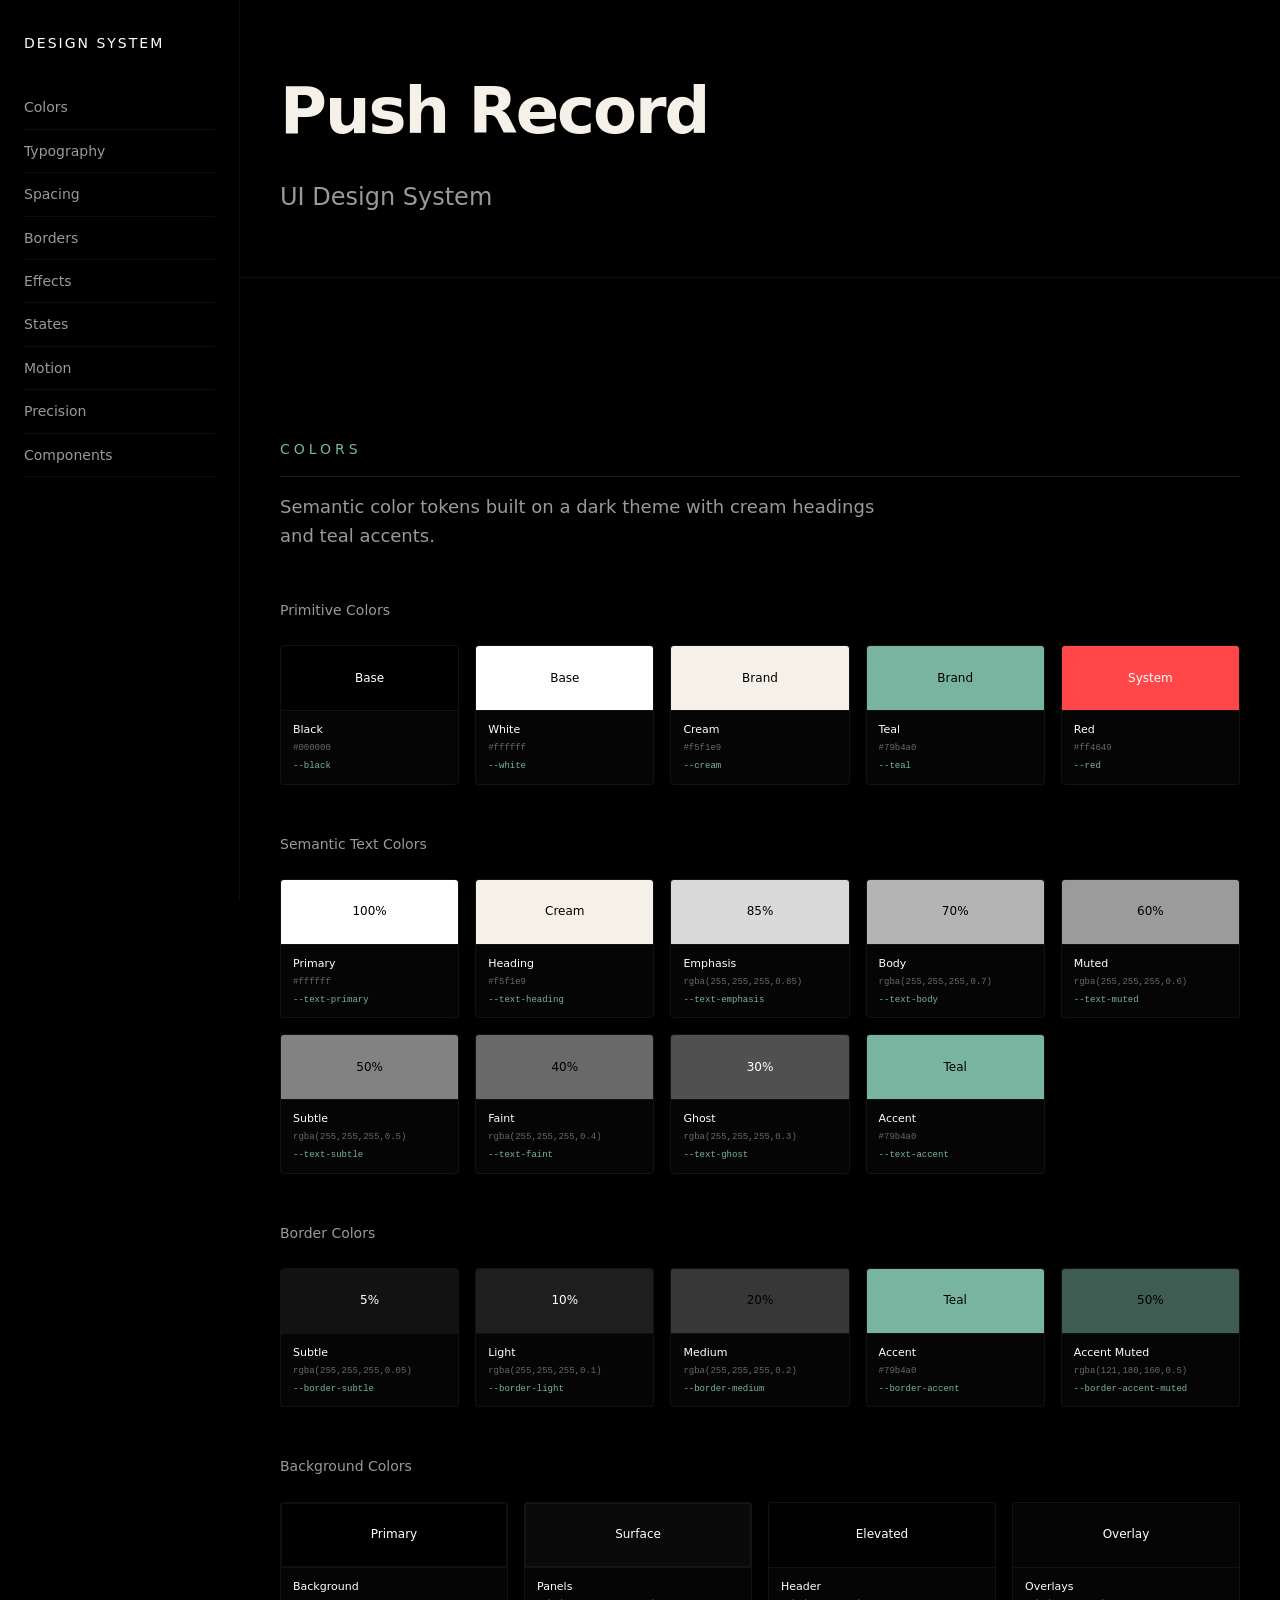
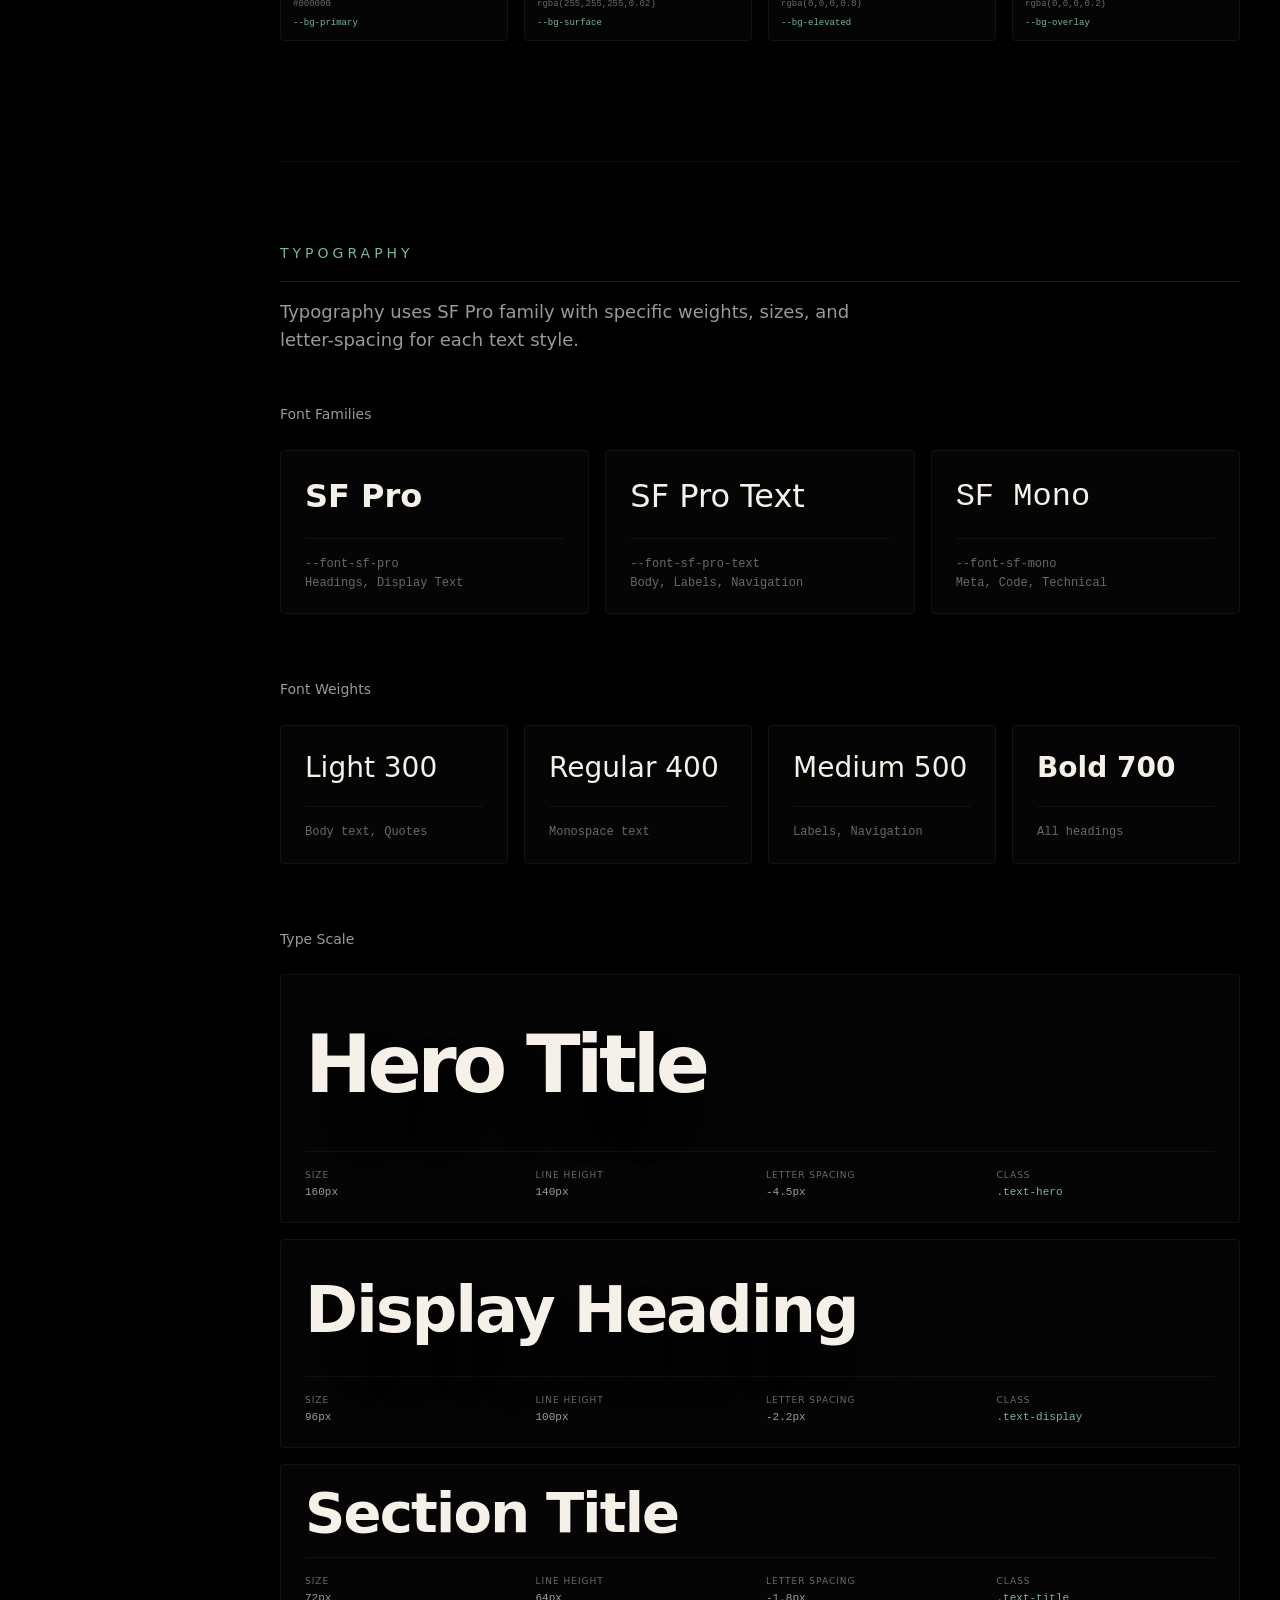
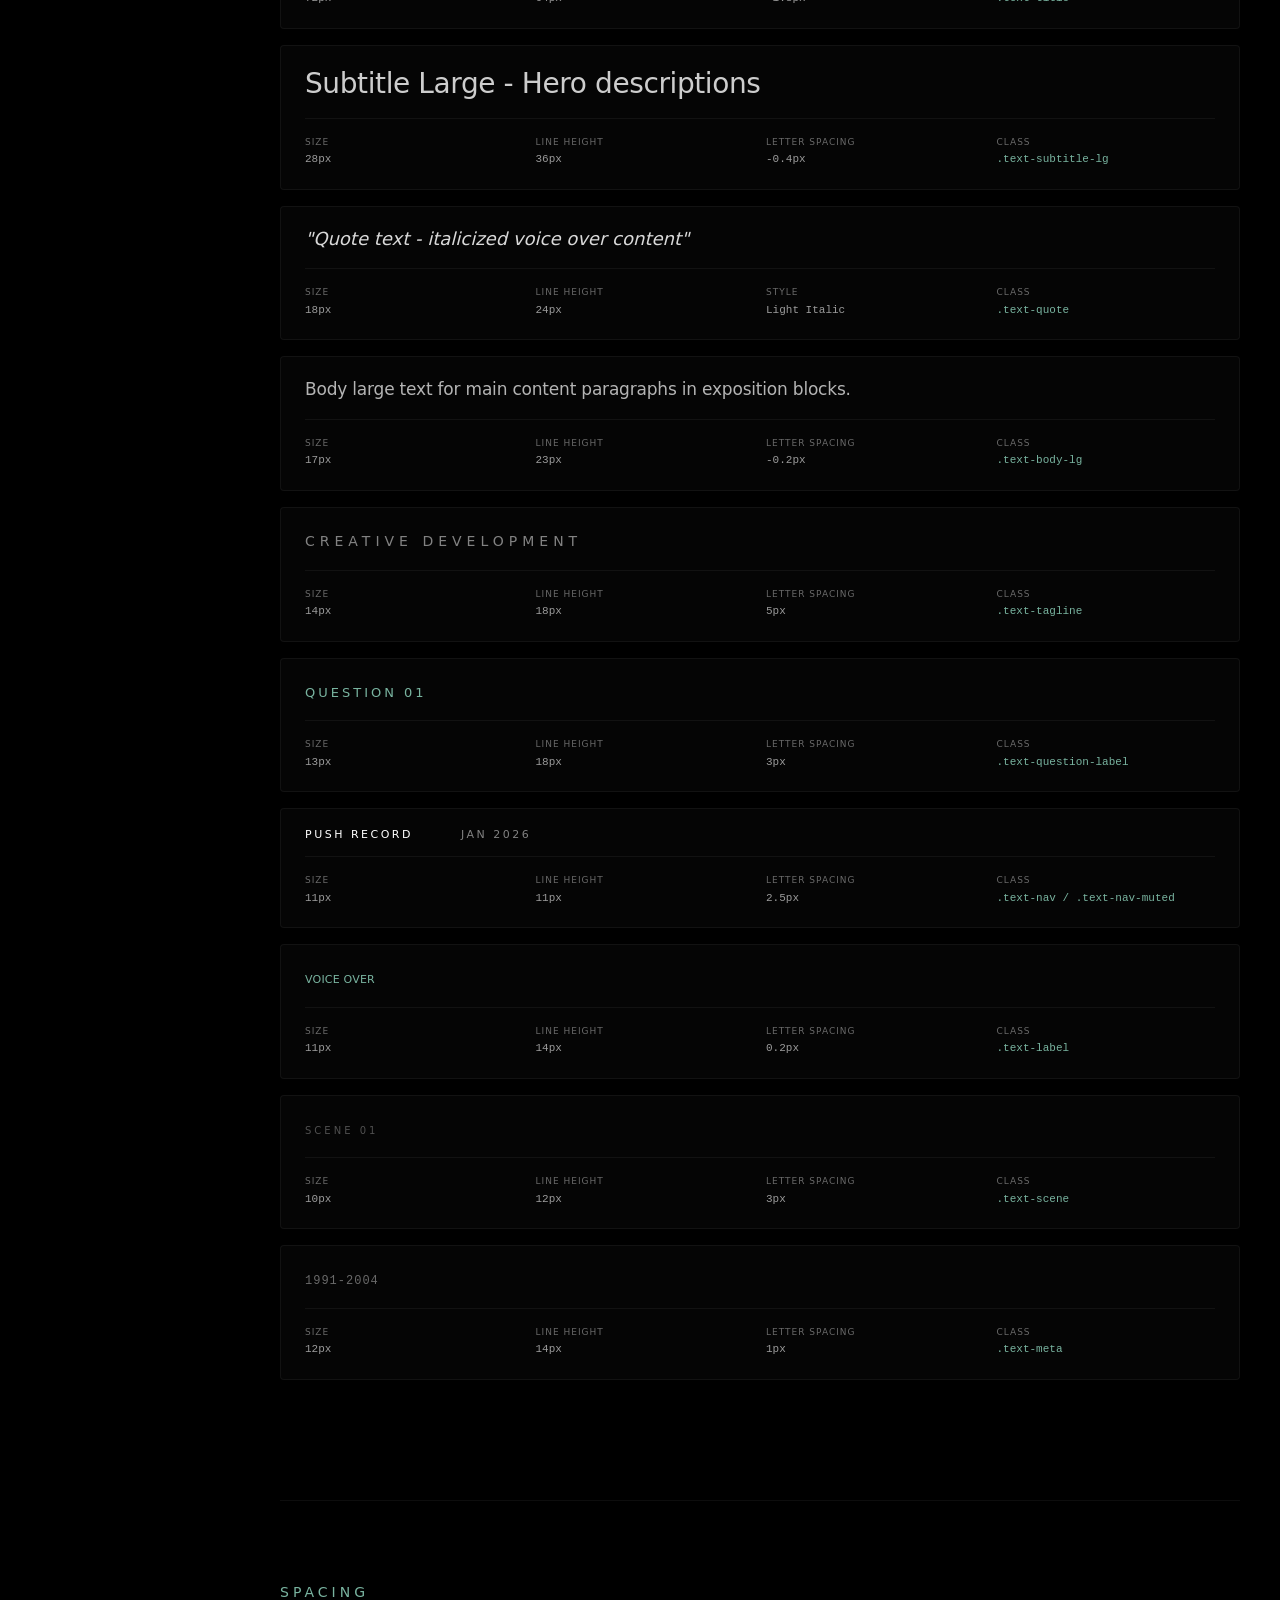
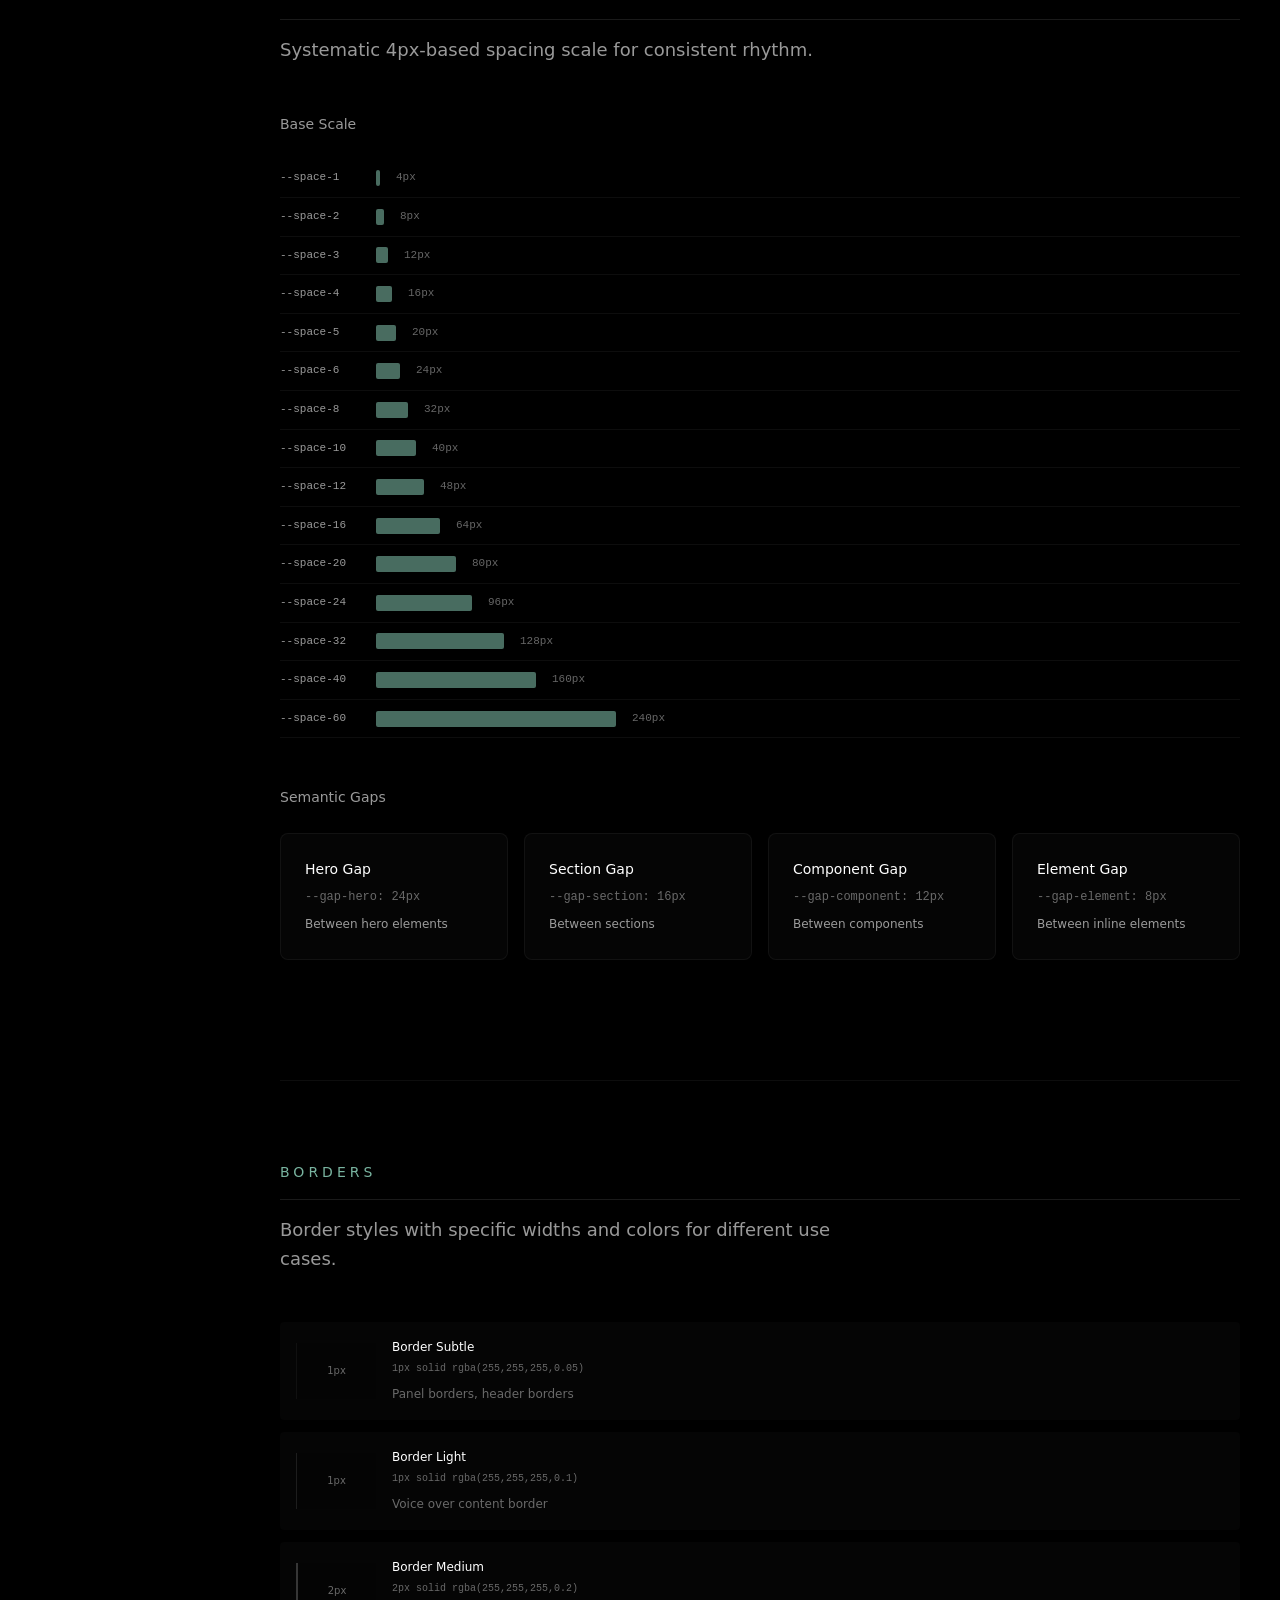
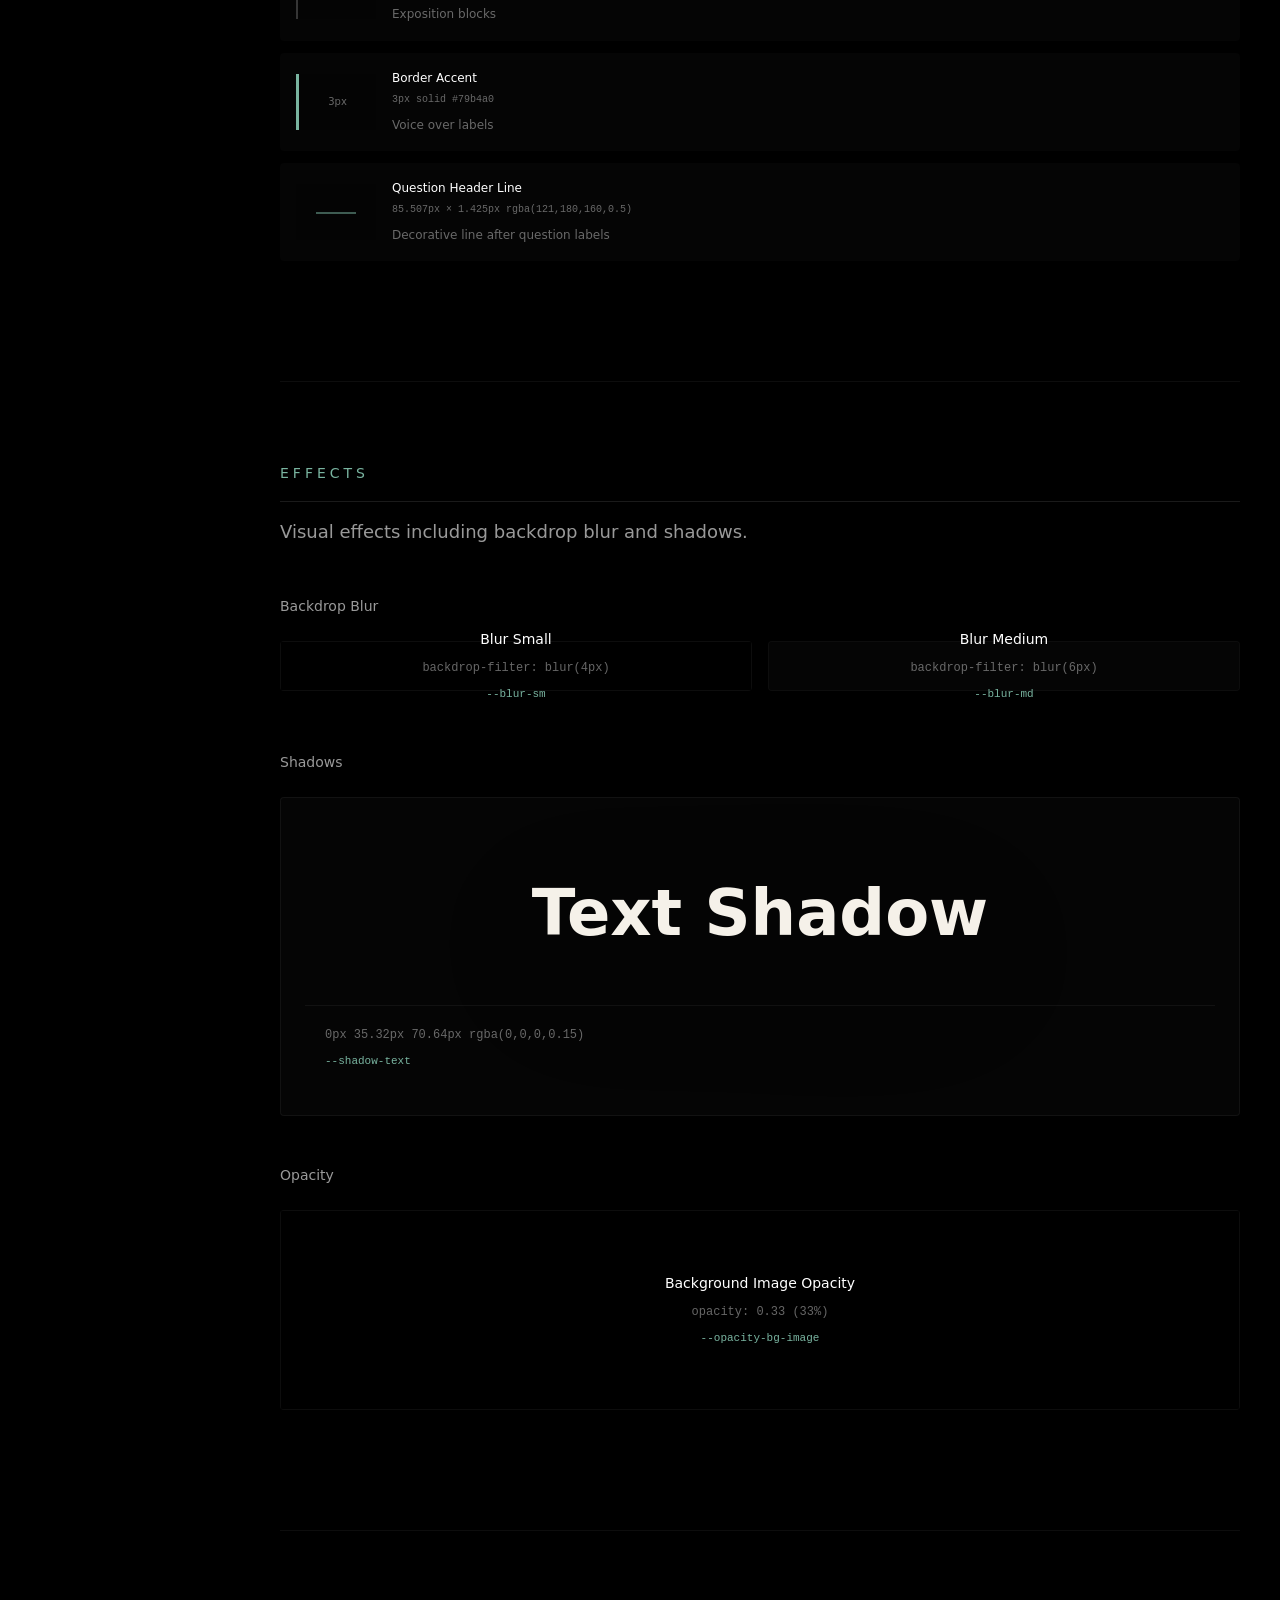
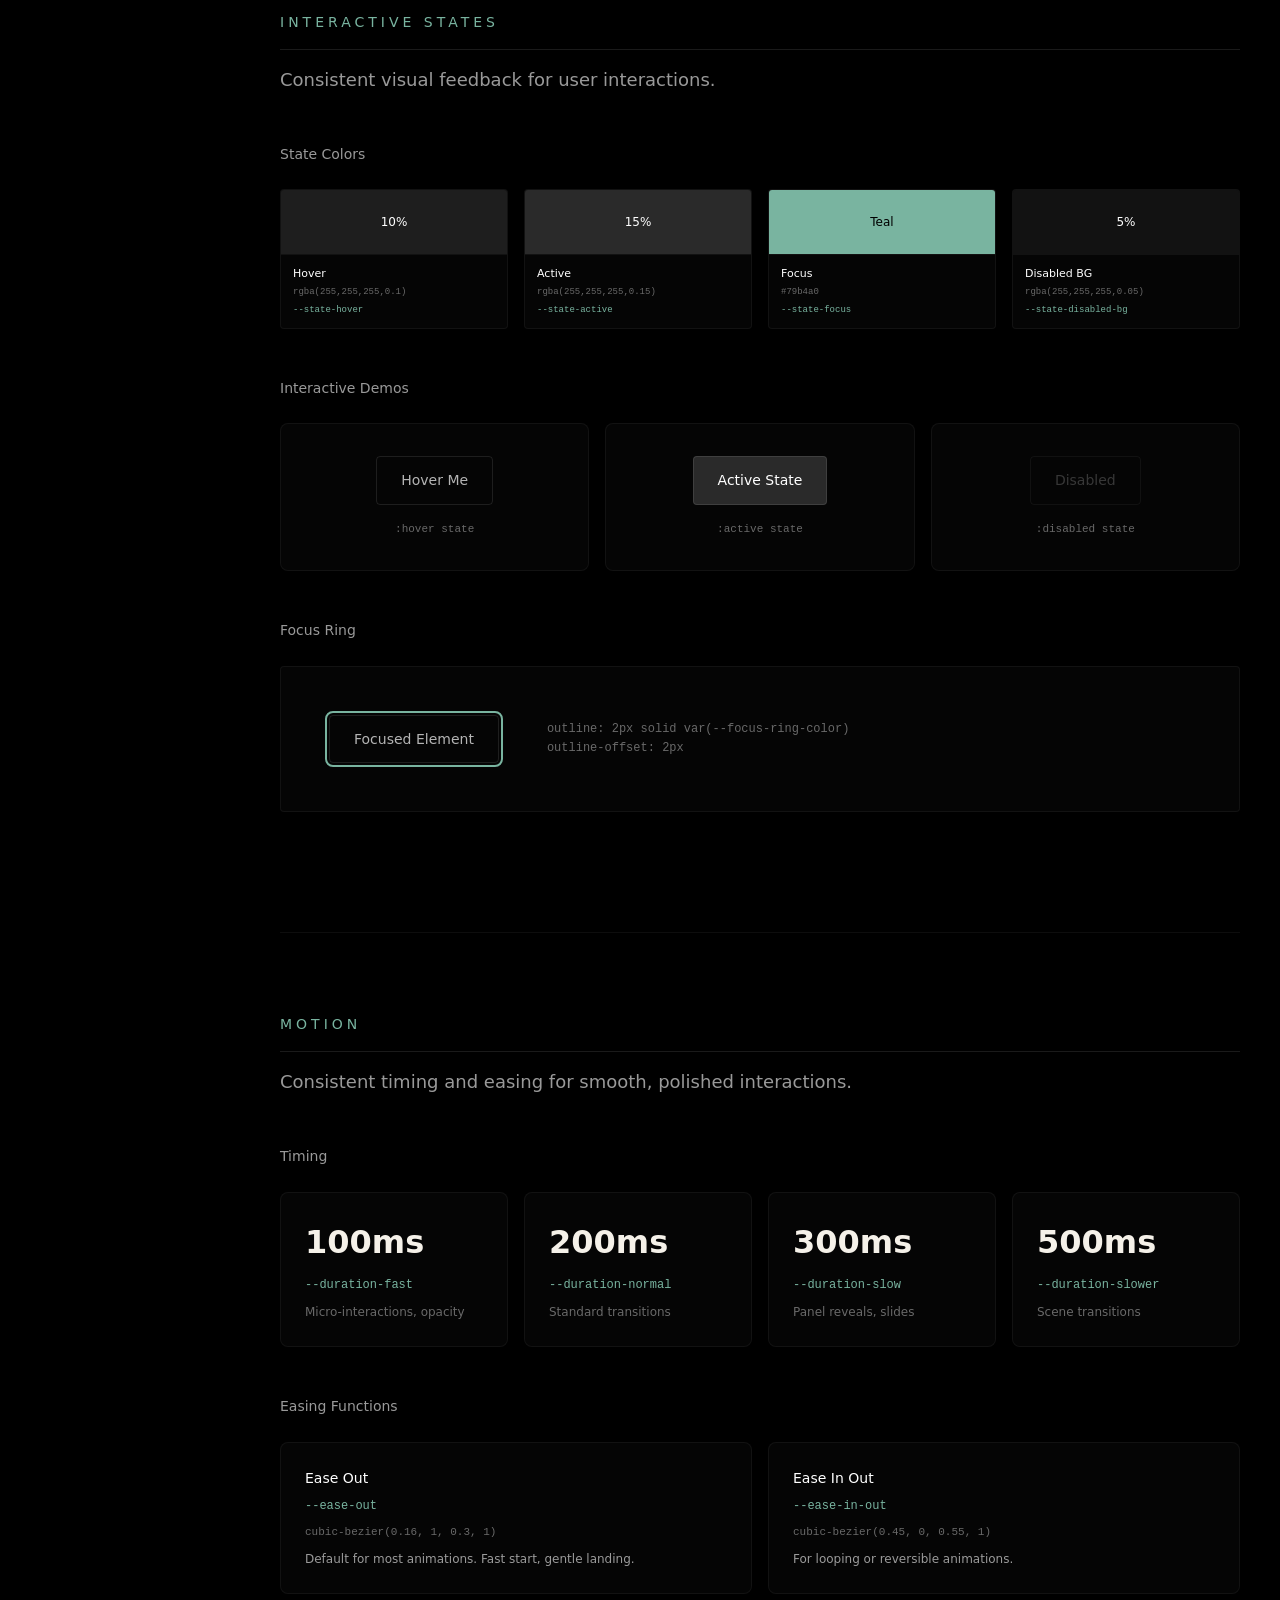
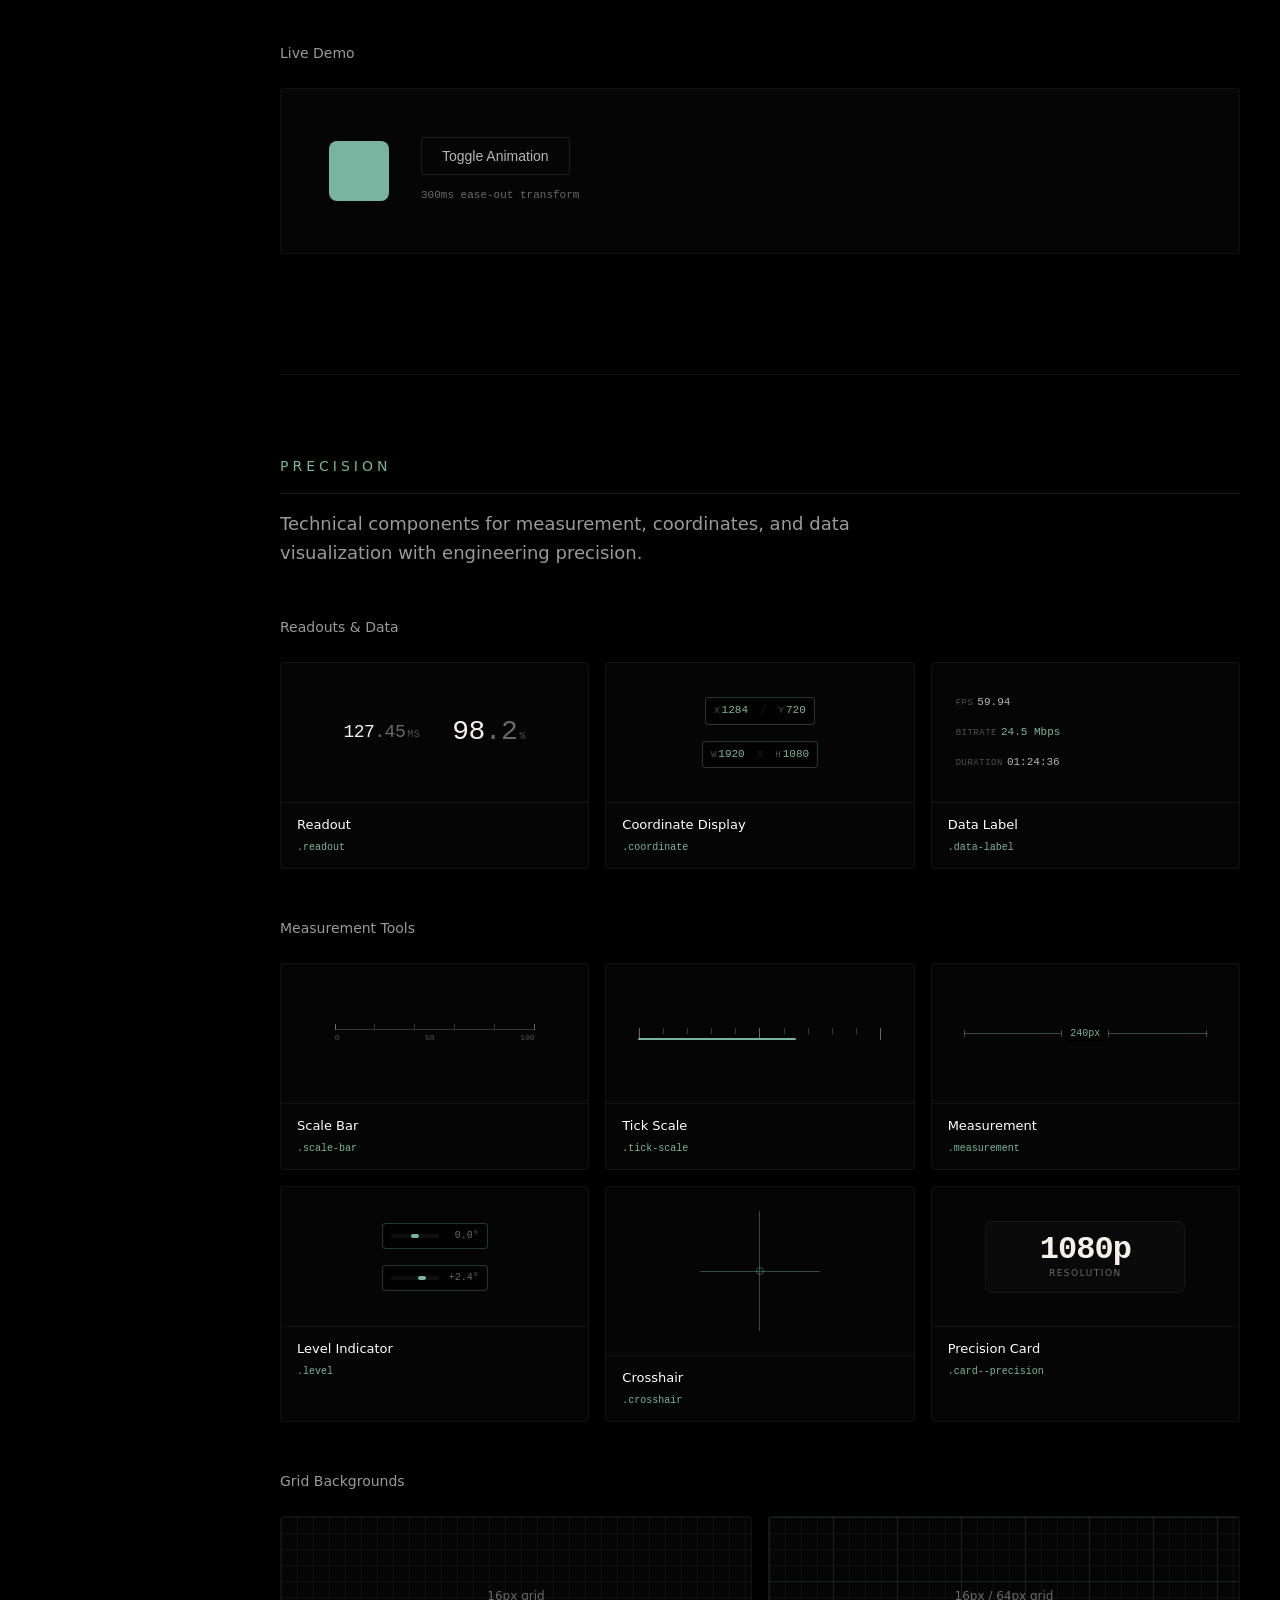
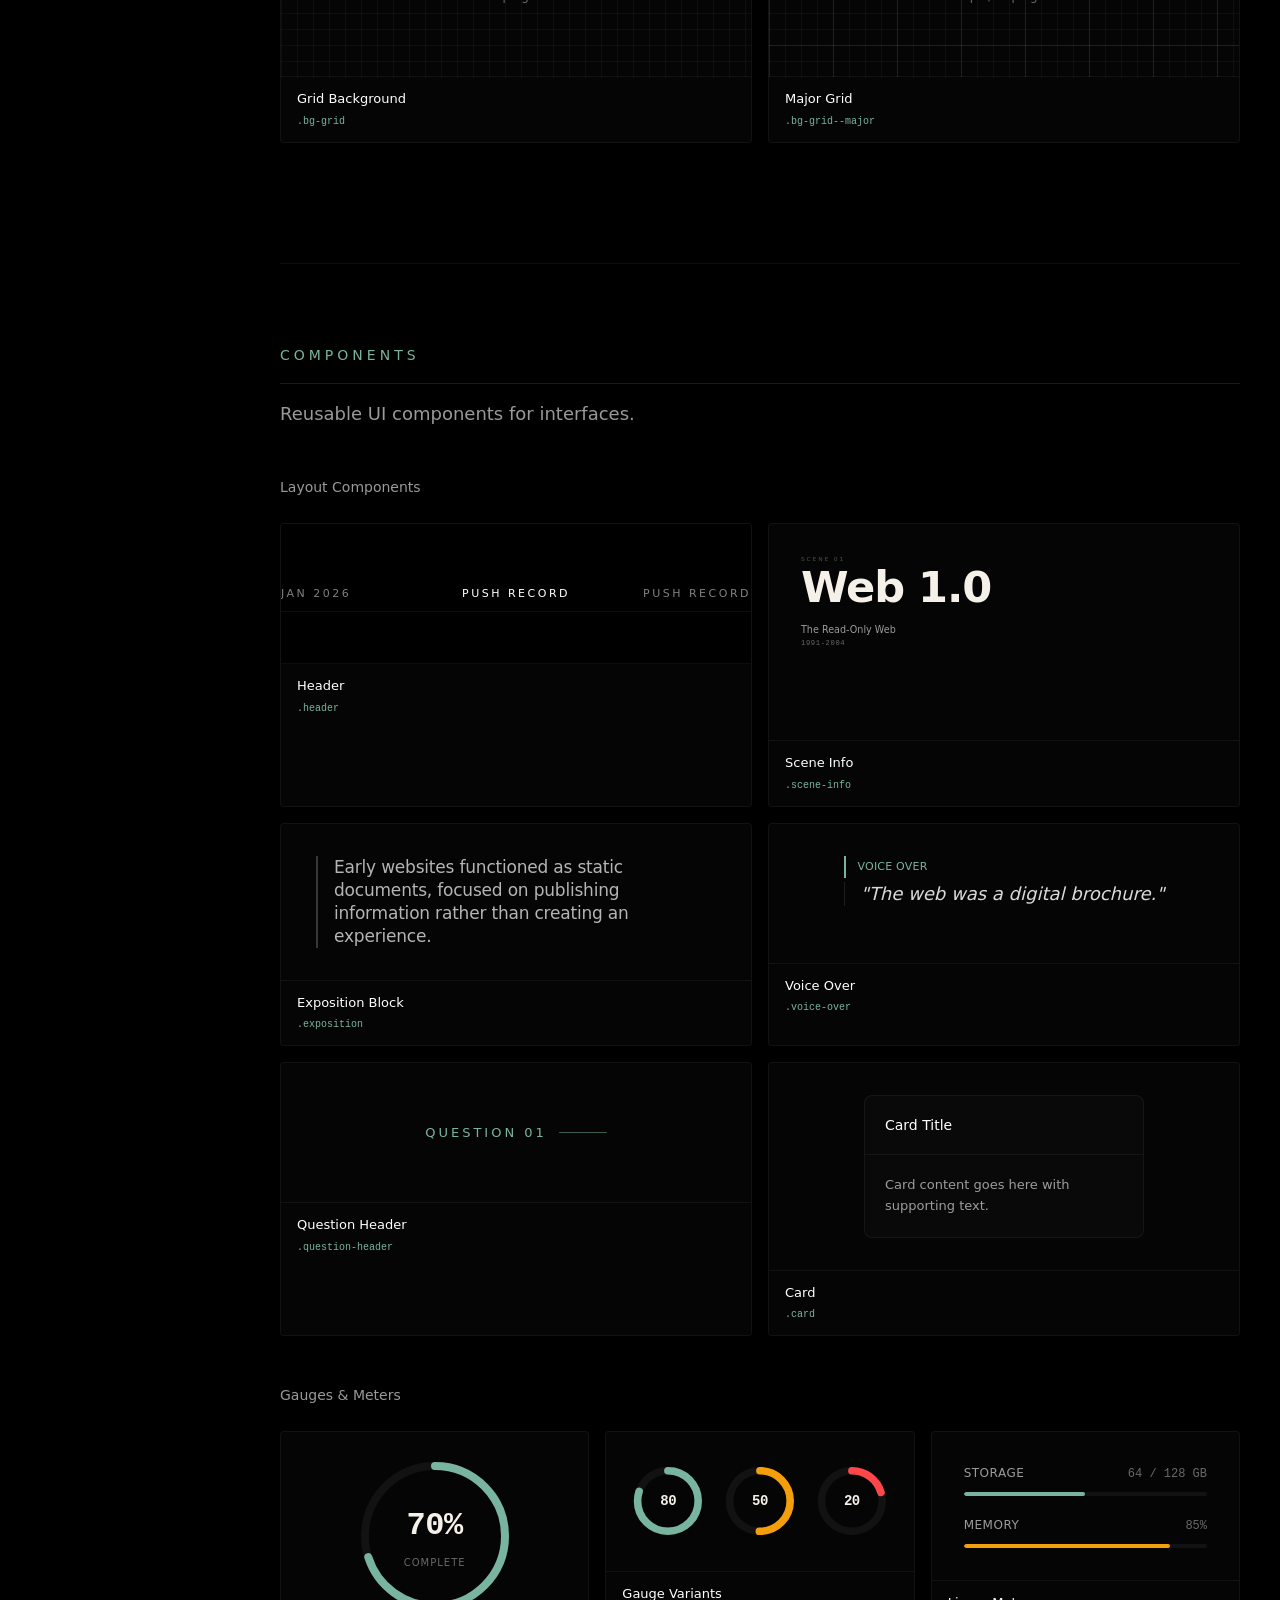
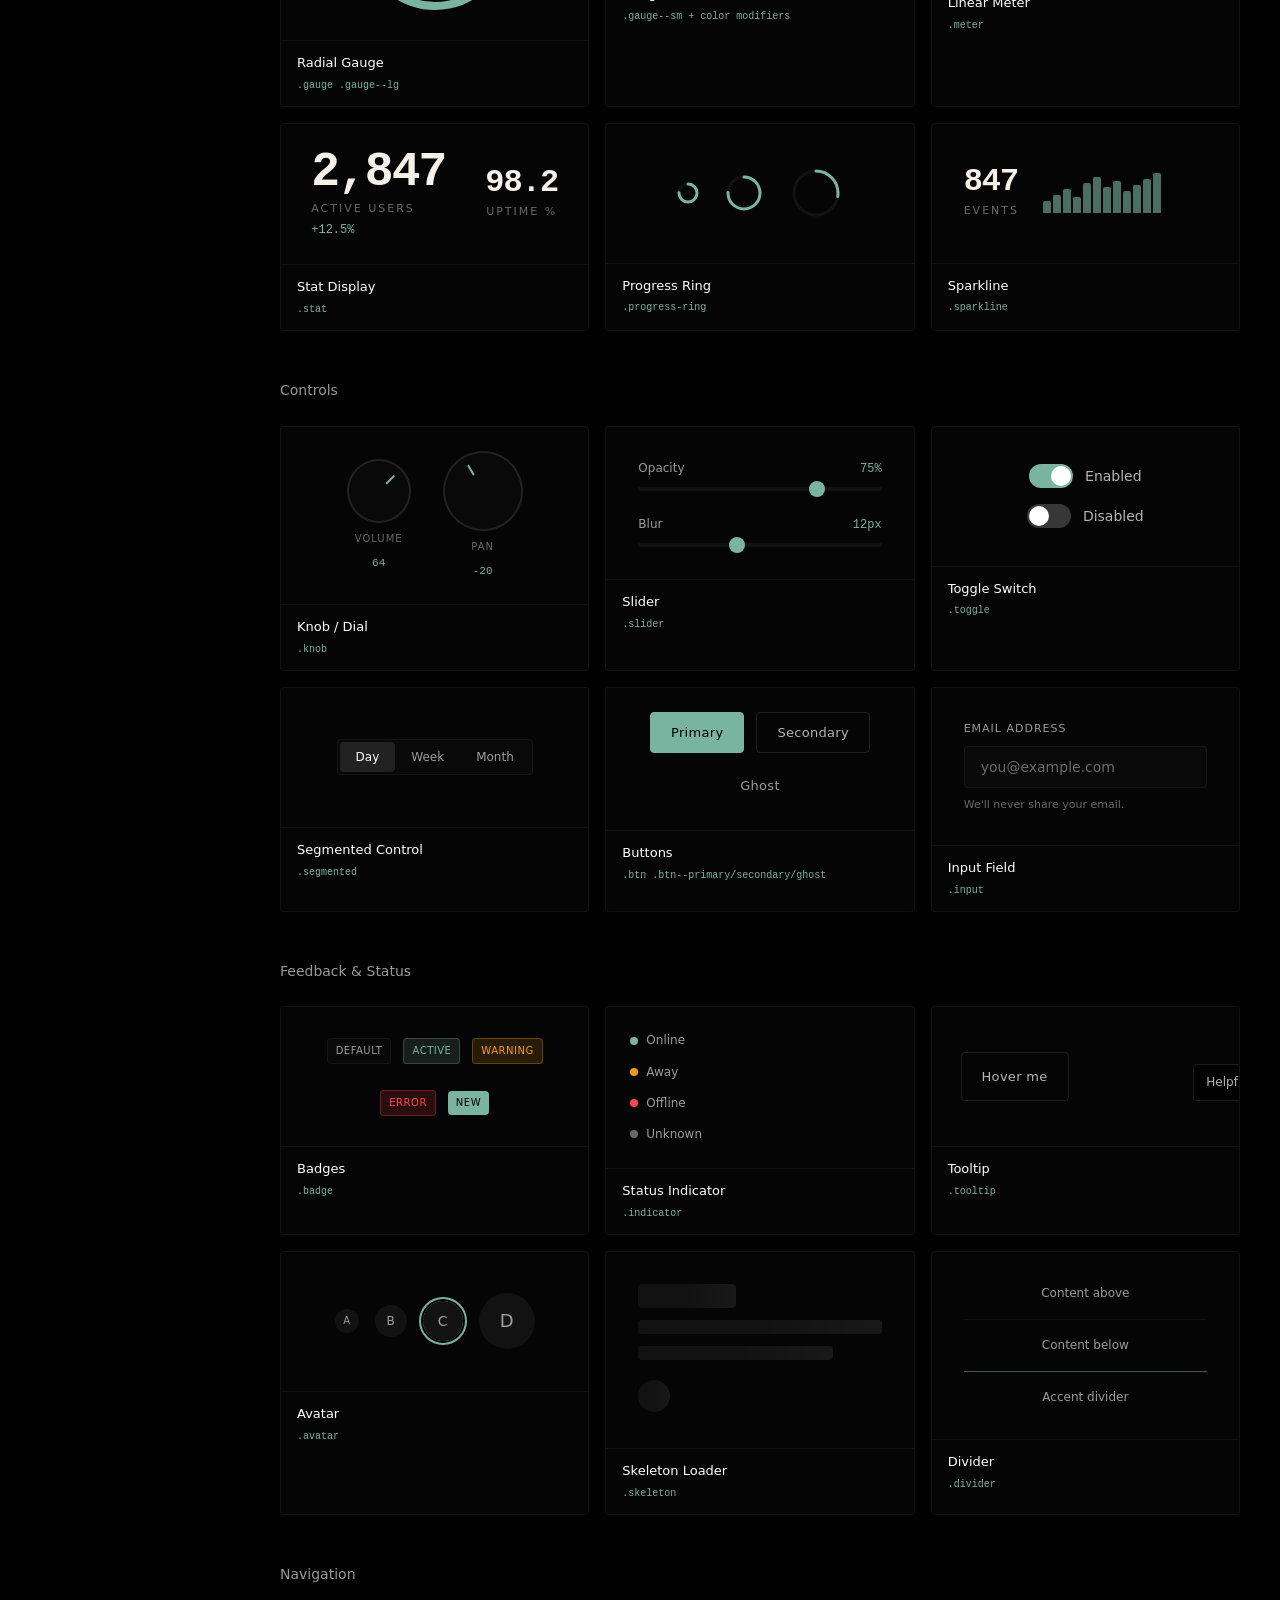
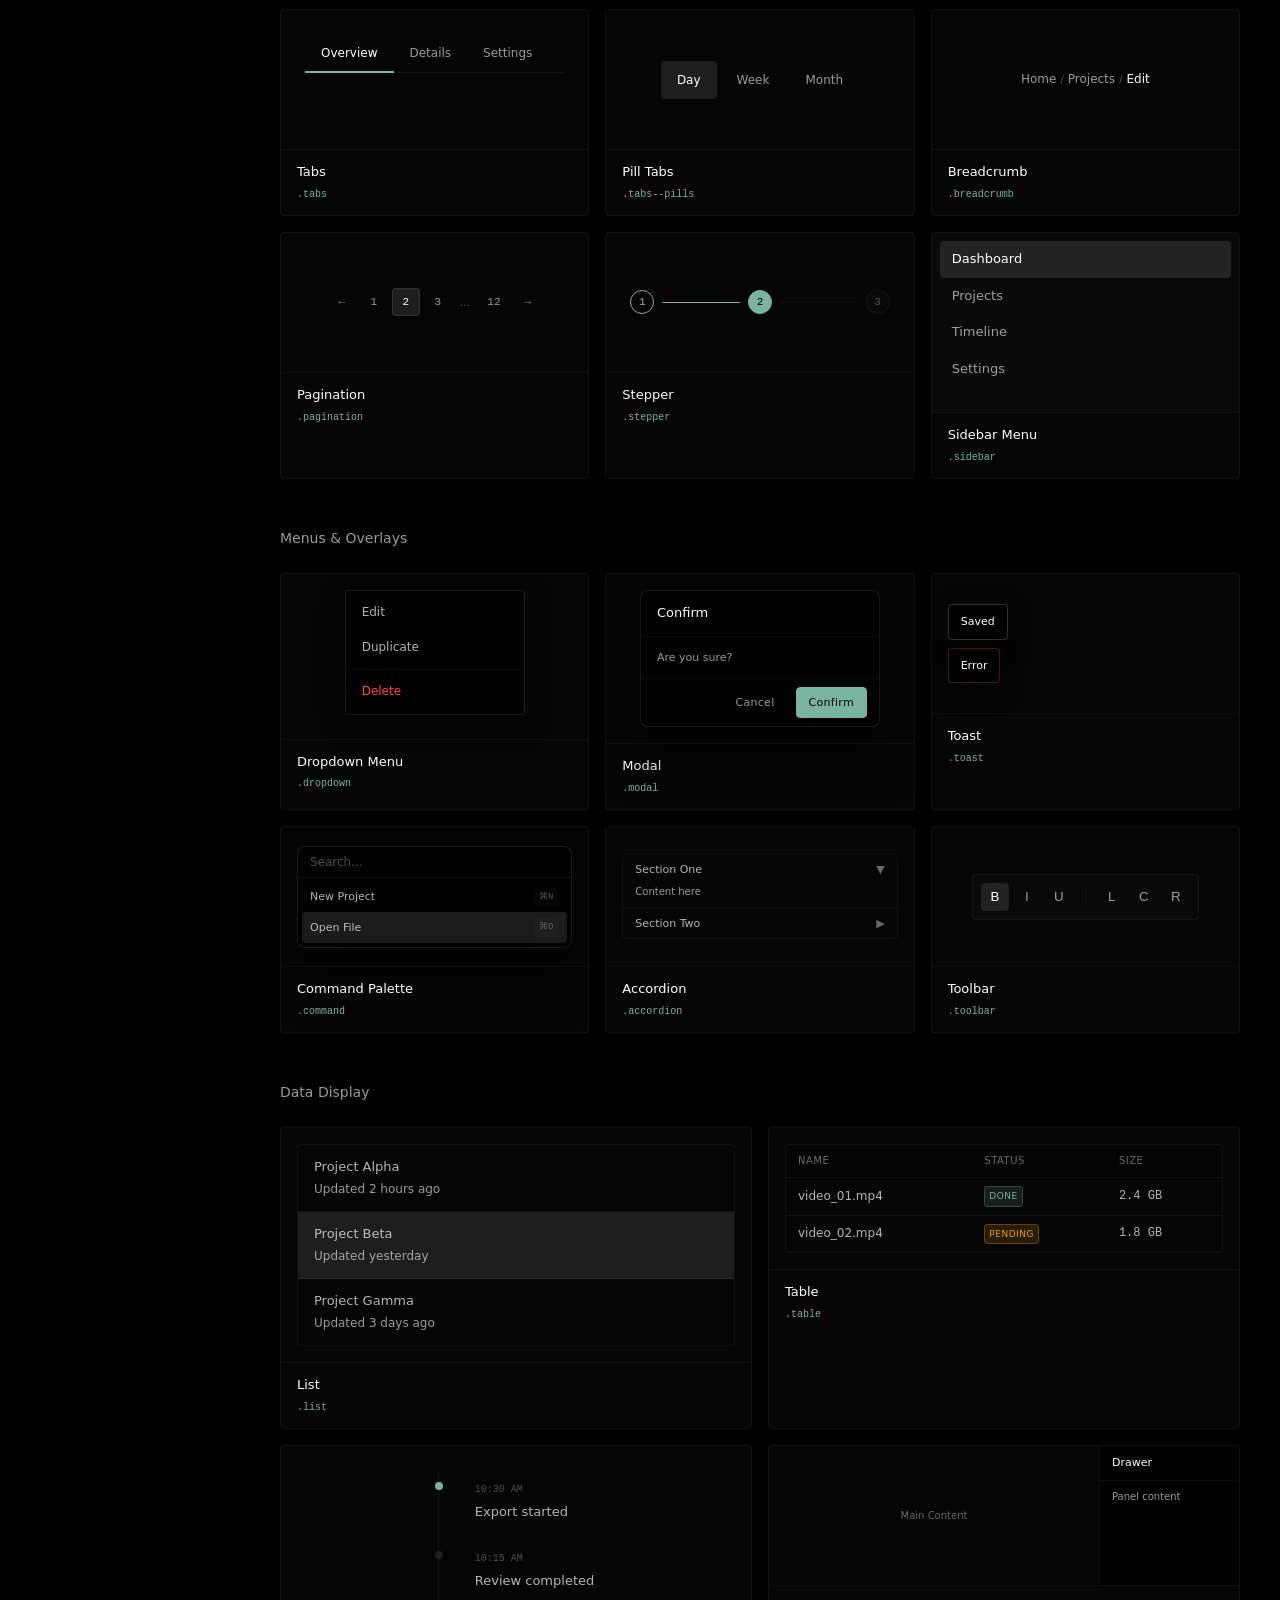
==== design-system.html @ 7df1655a "v05: Form elements, media controls, and utilities Form elements: - .checkbox - Custom checkbox with " ====
<!DOCTYPE html>
<html lang="en">
<head>
  <meta charset="UTF-8">
  <meta name="viewport" content="width=device-width, initial-scale=1.0">
  <title>Push Record - UI Design System</title>
  <link rel="stylesheet" href="css/design-tokens.css">
  <link rel="stylesheet" href="css/typography.css">
  <link rel="stylesheet" href="css/components.css">
  <style>
    /* Design System Page Styles */
    *, *::before, *::after {
      box-sizing: border-box;
      margin: 0;
      padding: 0;
    }

    html {
      scroll-behavior: smooth;
      -webkit-font-smoothing: antialiased;
    }

    body {
      background-color: var(--color-2);
      color: var(--color-8);
      font-family: var(--font-sf-pro-text);
      line-height: 1.6;
    }

    /* Layout */
    .ds-container {
      max-width: 1400px;
      margin: 0 auto;
      padding: 80px 40px;
    }

    .ds-section {
      margin-bottom: 120px;
    }

    .ds-section-title {
      font-family: var(--font-sf-pro);
      font-size: 14px;
      font-weight: var(--weight-medium);
      letter-spacing: 4px;
      text-transform: uppercase;
      color: var(--color-7);
      margin-bottom: 16px;
      padding-bottom: 16px;
      border-bottom: 1px solid var(--border-light);
    }

    .ds-section-description {
      font-size: 18px;
      color: var(--color-6);
      margin-bottom: 48px;
      max-width: 600px;
    }

    /* Grid */
    .ds-grid {
      display: grid;
      gap: 16px;
    }

    .ds-grid--2 { grid-template-columns: repeat(2, 1fr); }
    .ds-grid--3 { grid-template-columns: repeat(3, 1fr); }
    .ds-grid--4 { grid-template-columns: repeat(4, 1fr); }
    .ds-grid--5 { grid-template-columns: repeat(5, 1fr); }

    @media (max-width: 1024px) {
      .ds-grid--4, .ds-grid--5 { grid-template-columns: repeat(3, 1fr); }
    }

    @media (max-width: 768px) {
      .ds-grid--2, .ds-grid--3, .ds-grid--4, .ds-grid--5 {
        grid-template-columns: repeat(2, 1fr);
      }
    }

    /* Header */
    .ds-header {
      padding: 60px 40px;
      border-bottom: 1px solid var(--border-subtle);
      margin-bottom: 80px;
    }

    .ds-header__title {
      font-family: var(--font-sf-pro);
      font-size: 64px;
      font-weight: var(--weight-bold);
      color: var(--color-5);
      letter-spacing: -2px;
      margin-bottom: 16px;
    }

    .ds-header__subtitle {
      font-size: 24px;
      font-weight: var(--weight-light);
      color: var(--color-6);
    }

    /* Navigation */
    .ds-nav {
      position: fixed;
      left: 0;
      top: 0;
      width: 240px;
      height: 100vh;
      background: var(--bg-elevated);
      border-right: 1px solid var(--border-subtle);
      padding: 32px 24px;
      overflow-y: auto;
      z-index: 100;
    }

    .ds-nav__title {
      font-size: 14px;
      font-weight: var(--weight-medium);
      letter-spacing: 2px;
      text-transform: uppercase;
      color: var(--color-1);
      margin-bottom: 32px;
    }

    .ds-nav__link {
      display: block;
      font-size: 14px;
      color: var(--color-6);
      text-decoration: none;
      padding: 10px 0;
      border-bottom: 1px solid var(--border-subtle);
      transition: color 0.2s;
    }

    .ds-nav__link:hover {
      color: var(--color-7);
    }

    .ds-main {
      margin-left: 240px;
    }

    @media (max-width: 1024px) {
      .ds-nav { display: none; }
      .ds-main { margin-left: 0; }
    }

    /* Color Swatch */
    .ds-swatch {
      background: var(--bg-surface);
      border: 1px solid var(--border-subtle);
      border-radius: 4px;
      overflow: hidden;
    }

    .ds-swatch__color {
      height: 64px;
      display: flex;
      align-items: center;
      justify-content: center;
    }

    .ds-swatch__info {
      padding: 10px 12px;
      border-top: 1px solid var(--border-subtle);
    }

    .ds-swatch__name {
      font-size: 11px;
      font-weight: var(--weight-medium);
      color: var(--color-1);
      margin-bottom: 2px;
    }

    .ds-swatch__value {
      font-family: var(--font-sf-mono);
      font-size: 9px;
      color: var(--color-9);
    }

    .ds-swatch__token {
      font-family: var(--font-sf-mono);
      font-size: 9px;
      color: var(--color-7);
      margin-top: 4px;
    }

    /* Typography Specimen */
    .ds-type-specimen {
      padding: 20px 24px;
      background: var(--bg-surface);
      border: 1px solid var(--border-subtle);
      border-radius: 4px;
      margin-bottom: 16px;
    }

    .ds-type-specimen__sample {
      margin-bottom: 16px;
      padding-bottom: 16px;
      border-bottom: 1px solid var(--border-subtle);
    }

    .ds-type-specimen__meta {
      display: grid;
      grid-template-columns: repeat(4, 1fr);
      gap: 12px;
    }

    .ds-type-specimen__label {
      font-size: 9px;
      font-weight: var(--weight-medium);
      letter-spacing: 1px;
      text-transform: uppercase;
      color: var(--color-9);
      margin-bottom: 2px;
    }

    .ds-type-specimen__value {
      font-family: var(--font-sf-mono);
      font-size: 11px;
      color: var(--color-6);
    }

    /* Spacing */
    .ds-spacing-item {
      display: flex;
      align-items: center;
      gap: 16px;
      padding: 10px 0;
      border-bottom: 1px solid var(--border-subtle);
    }

    .ds-spacing-bar {
      height: 16px;
      background: var(--color-7);
      border-radius: 2px;
      opacity: 0.6;
    }

    .ds-spacing-label {
      font-family: var(--font-sf-mono);
      font-size: 11px;
      color: var(--color-6);
      min-width: 80px;
    }

    .ds-spacing-value {
      font-family: var(--font-sf-mono);
      font-size: 11px;
      color: var(--color-9);
      min-width: 48px;
    }

    /* Border Demo */
    .ds-border-demo {
      display: flex;
      align-items: center;
      gap: 16px;
      padding: 16px;
      background: var(--bg-surface);
      border-radius: 4px;
      margin-bottom: 12px;
    }

    .ds-border-sample {
      width: 80px;
      height: 56px;
      background: var(--bg-overlay);
      display: flex;
      align-items: center;
      justify-content: center;
      font-size: 10px;
      color: var(--color-9);
    }

    .ds-border-info {
      flex: 1;
    }

    .ds-border-name {
      font-size: 12px;
      font-weight: var(--weight-medium);
      color: var(--color-1);
      margin-bottom: 4px;
    }

    .ds-border-spec {
      font-family: var(--font-sf-mono);
      font-size: 10px;
      color: var(--color-9);
    }

    /* Effect Demo */
    .ds-effect-demo {
      padding: 24px;
      background: var(--bg-surface);
      border: 1px solid var(--border-subtle);
      border-radius: 4px;
      margin-bottom: 12px;
    }

    /* Component Card */
    .ds-component-card {
      background: var(--bg-surface);
      border: 1px solid var(--border-subtle);
      border-radius: 4px;
      overflow: hidden;
    }

    .ds-component-preview {
      padding: 24px;
      min-height: 140px;
      display: flex;
      align-items: center;
      justify-content: center;
      border-bottom: 1px solid var(--border-subtle);
    }

    .ds-component-info {
      padding: 12px 16px;
    }

    .ds-component-name {
      font-size: 13px;
      font-weight: var(--weight-medium);
      color: var(--color-1);
      margin-bottom: 4px;
    }

    .ds-component-class {
      font-family: var(--font-sf-mono);
      font-size: 10px;
      color: var(--color-7);
    }

    /* Code Block */
    .ds-code {
      background: rgba(0, 0, 0, 0.4);
      border: 1px solid var(--border-subtle);
      border-radius: 8px;
      padding: 24px;
      font-family: var(--font-sf-mono);
      font-size: 13px;
      color: var(--color-6);
      overflow-x: auto;
      white-space: pre;
      margin-top: 24px;
    }

    /* Divider */
    .ds-divider {
      height: 1px;
      background: var(--border-subtle);
      margin: 80px 0;
    }
  </style>
</head>
<body>

  <!-- Navigation -->
  <nav class="ds-nav">
    <div class="ds-nav__title">Design System</div>
    <a href="#colors" class="ds-nav__link">Colors</a>
    <a href="#typography" class="ds-nav__link">Typography</a>
    <a href="#spacing" class="ds-nav__link">Spacing</a>
    <a href="#borders" class="ds-nav__link">Borders</a>
    <a href="#effects" class="ds-nav__link">Effects</a>
    <a href="#states" class="ds-nav__link">States</a>
    <a href="#motion" class="ds-nav__link">Motion</a>
    <a href="#precision" class="ds-nav__link">Precision</a>
    <a href="#components" class="ds-nav__link">Components</a>
  </nav>

  <!-- Main Content -->
  <main class="ds-main">

    <!-- Header -->
    <header class="ds-header">
      <h1 class="ds-header__title">Push Record</h1>
      <p class="ds-header__subtitle">UI Design System</p>
    </header>

    <div class="ds-container">

      <!-- ==========================================
           COLORS
           ========================================== -->
      <section id="colors" class="ds-section">
        <h2 class="ds-section-title">Colors</h2>
        <p class="ds-section-description">Semantic color tokens built on a dark theme with cream headings and teal accents.</p>

        <h3 style="color: var(--color-6); font-size: 14px; margin-bottom: 24px; font-weight: 500;">Primitive Colors</h3>
        <div class="ds-grid ds-grid--5" style="margin-bottom: 48px;">

          <div class="ds-swatch">
            <div class="ds-swatch__color" style="background: #000000;">
              <span style="color: #fff; font-size: 12px;">Base</span>
            </div>
            <div class="ds-swatch__info">
              <div class="ds-swatch__name">Black</div>
              <div class="ds-swatch__value">#000000</div>
              <div class="ds-swatch__token">--black</div>
            </div>
          </div>

          <div class="ds-swatch">
            <div class="ds-swatch__color" style="background: #ffffff;">
              <span style="color: #000; font-size: 12px;">Base</span>
            </div>
            <div class="ds-swatch__info">
              <div class="ds-swatch__name">White</div>
              <div class="ds-swatch__value">#ffffff</div>
              <div class="ds-swatch__token">--white</div>
            </div>
          </div>

          <div class="ds-swatch">
            <div class="ds-swatch__color" style="background: #f5f1e9;">
              <span style="color: #000; font-size: 12px;">Brand</span>
            </div>
            <div class="ds-swatch__info">
              <div class="ds-swatch__name">Cream</div>
              <div class="ds-swatch__value">#f5f1e9</div>
              <div class="ds-swatch__token">--cream</div>
            </div>
          </div>

          <div class="ds-swatch">
            <div class="ds-swatch__color" style="background: #79b4a0;">
              <span style="color: #000; font-size: 12px;">Brand</span>
            </div>
            <div class="ds-swatch__info">
              <div class="ds-swatch__name">Teal</div>
              <div class="ds-swatch__value">#79b4a0</div>
              <div class="ds-swatch__token">--teal</div>
            </div>
          </div>

          <div class="ds-swatch">
            <div class="ds-swatch__color" style="background: #ff4649;">
              <span style="color: #fff; font-size: 12px;">System</span>
            </div>
            <div class="ds-swatch__info">
              <div class="ds-swatch__name">Red</div>
              <div class="ds-swatch__value">#ff4649</div>
              <div class="ds-swatch__token">--red</div>
            </div>
          </div>

        </div>

        <h3 style="color: var(--color-6); font-size: 14px; margin-bottom: 24px; font-weight: 500;">Semantic Text Colors</h3>
        <div class="ds-grid ds-grid--5" style="margin-bottom: 48px;">

          <div class="ds-swatch">
            <div class="ds-swatch__color" style="background: #ffffff;">
              <span style="color: #000; font-size: 12px;">100%</span>
            </div>
            <div class="ds-swatch__info">
              <div class="ds-swatch__name">Primary</div>
              <div class="ds-swatch__value">#ffffff</div>
              <div class="ds-swatch__token">--text-primary</div>
            </div>
          </div>

          <div class="ds-swatch">
            <div class="ds-swatch__color" style="background: #f5f1e9;">
              <span style="color: #000; font-size: 12px;">Cream</span>
            </div>
            <div class="ds-swatch__info">
              <div class="ds-swatch__name">Heading</div>
              <div class="ds-swatch__value">#f5f1e9</div>
              <div class="ds-swatch__token">--text-heading</div>
            </div>
          </div>

          <div class="ds-swatch">
            <div class="ds-swatch__color" style="background: rgba(255,255,255,0.85);">
              <span style="color: #000; font-size: 12px;">85%</span>
            </div>
            <div class="ds-swatch__info">
              <div class="ds-swatch__name">Emphasis</div>
              <div class="ds-swatch__value">rgba(255,255,255,0.85)</div>
              <div class="ds-swatch__token">--text-emphasis</div>
            </div>
          </div>

          <div class="ds-swatch">
            <div class="ds-swatch__color" style="background: rgba(255,255,255,0.7);">
              <span style="color: #000; font-size: 12px;">70%</span>
            </div>
            <div class="ds-swatch__info">
              <div class="ds-swatch__name">Body</div>
              <div class="ds-swatch__value">rgba(255,255,255,0.7)</div>
              <div class="ds-swatch__token">--text-body</div>
            </div>
          </div>

          <div class="ds-swatch">
            <div class="ds-swatch__color" style="background: rgba(255,255,255,0.6);">
              <span style="color: #000; font-size: 12px;">60%</span>
            </div>
            <div class="ds-swatch__info">
              <div class="ds-swatch__name">Muted</div>
              <div class="ds-swatch__value">rgba(255,255,255,0.6)</div>
              <div class="ds-swatch__token">--text-muted</div>
            </div>
          </div>

          <div class="ds-swatch">
            <div class="ds-swatch__color" style="background: rgba(255,255,255,0.5);">
              <span style="color: #000; font-size: 12px;">50%</span>
            </div>
            <div class="ds-swatch__info">
              <div class="ds-swatch__name">Subtle</div>
              <div class="ds-swatch__value">rgba(255,255,255,0.5)</div>
              <div class="ds-swatch__token">--text-subtle</div>
            </div>
          </div>

          <div class="ds-swatch">
            <div class="ds-swatch__color" style="background: rgba(255,255,255,0.4);">
              <span style="color: #000; font-size: 12px;">40%</span>
            </div>
            <div class="ds-swatch__info">
              <div class="ds-swatch__name">Faint</div>
              <div class="ds-swatch__value">rgba(255,255,255,0.4)</div>
              <div class="ds-swatch__token">--text-faint</div>
            </div>
          </div>

          <div class="ds-swatch">
            <div class="ds-swatch__color" style="background: rgba(255,255,255,0.3);">
              <span style="color: #fff; font-size: 12px;">30%</span>
            </div>
            <div class="ds-swatch__info">
              <div class="ds-swatch__name">Ghost</div>
              <div class="ds-swatch__value">rgba(255,255,255,0.3)</div>
              <div class="ds-swatch__token">--text-ghost</div>
            </div>
          </div>

          <div class="ds-swatch">
            <div class="ds-swatch__color" style="background: #79b4a0;">
              <span style="color: #000; font-size: 12px;">Teal</span>
            </div>
            <div class="ds-swatch__info">
              <div class="ds-swatch__name">Accent</div>
              <div class="ds-swatch__value">#79b4a0</div>
              <div class="ds-swatch__token">--text-accent</div>
            </div>
          </div>

        </div>

        <h3 style="color: var(--color-6); font-size: 14px; margin-bottom: 24px; font-weight: 500;">Border Colors</h3>
        <div class="ds-grid ds-grid--5" style="margin-bottom: 48px;">

          <div class="ds-swatch">
            <div class="ds-swatch__color" style="background: rgba(255,255,255,0.05);">
              <span style="color: #fff; font-size: 12px;">5%</span>
            </div>
            <div class="ds-swatch__info">
              <div class="ds-swatch__name">Subtle</div>
              <div class="ds-swatch__value">rgba(255,255,255,0.05)</div>
              <div class="ds-swatch__token">--border-subtle</div>
            </div>
          </div>

          <div class="ds-swatch">
            <div class="ds-swatch__color" style="background: rgba(255,255,255,0.1);">
              <span style="color: #fff; font-size: 12px;">10%</span>
            </div>
            <div class="ds-swatch__info">
              <div class="ds-swatch__name">Light</div>
              <div class="ds-swatch__value">rgba(255,255,255,0.1)</div>
              <div class="ds-swatch__token">--border-light</div>
            </div>
          </div>

          <div class="ds-swatch">
            <div class="ds-swatch__color" style="background: rgba(255,255,255,0.2);">
              <span style="color: #000; font-size: 12px;">20%</span>
            </div>
            <div class="ds-swatch__info">
              <div class="ds-swatch__name">Medium</div>
              <div class="ds-swatch__value">rgba(255,255,255,0.2)</div>
              <div class="ds-swatch__token">--border-medium</div>
            </div>
          </div>

          <div class="ds-swatch">
            <div class="ds-swatch__color" style="background: #79b4a0;">
              <span style="color: #000; font-size: 12px;">Teal</span>
            </div>
            <div class="ds-swatch__info">
              <div class="ds-swatch__name">Accent</div>
              <div class="ds-swatch__value">#79b4a0</div>
              <div class="ds-swatch__token">--border-accent</div>
            </div>
          </div>

          <div class="ds-swatch">
            <div class="ds-swatch__color" style="background: rgba(121,180,160,0.5);">
              <span style="color: #000; font-size: 12px;">50%</span>
            </div>
            <div class="ds-swatch__info">
              <div class="ds-swatch__name">Accent Muted</div>
              <div class="ds-swatch__value">rgba(121,180,160,0.5)</div>
              <div class="ds-swatch__token">--border-accent-muted</div>
            </div>
          </div>

        </div>

        <h3 style="color: var(--color-6); font-size: 14px; margin-bottom: 24px; font-weight: 500;">Background Colors</h3>
        <div class="ds-grid ds-grid--4">

          <div class="ds-swatch">
            <div class="ds-swatch__color" style="background: #000000; border: 1px solid var(--border-subtle);">
              <span style="color: #fff; font-size: 12px;">Primary</span>
            </div>
            <div class="ds-swatch__info">
              <div class="ds-swatch__name">Background</div>
              <div class="ds-swatch__value">#000000</div>
              <div class="ds-swatch__token">--bg-primary</div>
            </div>
          </div>

          <div class="ds-swatch">
            <div class="ds-swatch__color" style="background: rgba(255,255,255,0.02); border: 1px solid var(--border-subtle);">
              <span style="color: #fff; font-size: 12px;">Surface</span>
            </div>
            <div class="ds-swatch__info">
              <div class="ds-swatch__name">Panels</div>
              <div class="ds-swatch__value">rgba(255,255,255,0.02)</div>
              <div class="ds-swatch__token">--bg-surface</div>
            </div>
          </div>

          <div class="ds-swatch">
            <div class="ds-swatch__color" style="background: rgba(0,0,0,0.8);">
              <span style="color: #fff; font-size: 12px;">Elevated</span>
            </div>
            <div class="ds-swatch__info">
              <div class="ds-swatch__name">Header</div>
              <div class="ds-swatch__value">rgba(0,0,0,0.8)</div>
              <div class="ds-swatch__token">--bg-elevated</div>
            </div>
          </div>

          <div class="ds-swatch">
            <div class="ds-swatch__color" style="background: rgba(0,0,0,0.2);">
              <span style="color: #fff; font-size: 12px;">Overlay</span>
            </div>
            <div class="ds-swatch__info">
              <div class="ds-swatch__name">Overlays</div>
              <div class="ds-swatch__value">rgba(0,0,0,0.2)</div>
              <div class="ds-swatch__token">--bg-overlay</div>
            </div>
          </div>

        </div>
      </section>

      <div class="ds-divider"></div>

      <!-- ==========================================
           TYPOGRAPHY
           ========================================== -->
      <section id="typography" class="ds-section">
        <h2 class="ds-section-title">Typography</h2>
        <p class="ds-section-description">Typography uses SF Pro family with specific weights, sizes, and letter-spacing for each text style.</p>

        <!-- Font Families -->
        <h3 style="color: var(--color-6); font-size: 14px; margin-bottom: 24px; font-weight: 500;">Font Families</h3>
        <div class="ds-grid ds-grid--3" style="margin-bottom: 48px;">
          <div class="ds-type-specimen">
            <div class="ds-type-specimen__sample" style="font-family: var(--font-sf-pro); font-size: 32px; font-weight: 700; color: var(--color-5);">
              SF Pro
            </div>
            <div style="font-family: var(--font-sf-mono); font-size: 12px; color: var(--color-9);">
              --font-sf-pro<br>
              Headings, Display Text
            </div>
          </div>

          <div class="ds-type-specimen">
            <div class="ds-type-specimen__sample" style="font-family: var(--font-sf-pro-text); font-size: 32px; font-weight: 300; color: var(--color-5);">
              SF Pro Text
            </div>
            <div style="font-family: var(--font-sf-mono); font-size: 12px; color: var(--color-9);">
              --font-sf-pro-text<br>
              Body, Labels, Navigation
            </div>
          </div>

          <div class="ds-type-specimen">
            <div class="ds-type-specimen__sample" style="font-family: var(--font-sf-mono); font-size: 32px; font-weight: 400; color: var(--color-5);">
              SF Mono
            </div>
            <div style="font-family: var(--font-sf-mono); font-size: 12px; color: var(--color-9);">
              --font-sf-mono<br>
              Meta, Code, Technical
            </div>
          </div>
        </div>

        <!-- Font Weights -->
        <h3 style="color: var(--color-6); font-size: 14px; margin-bottom: 24px; font-weight: 500;">Font Weights</h3>
        <div class="ds-grid ds-grid--4" style="margin-bottom: 48px;">
          <div class="ds-type-specimen">
            <div class="ds-type-specimen__sample" style="font-weight: 300; font-size: 28px; color: var(--color-5);">
              Light 300
            </div>
            <div style="font-family: var(--font-sf-mono); font-size: 12px; color: var(--color-9);">
              Body text, Quotes
            </div>
          </div>

          <div class="ds-type-specimen">
            <div class="ds-type-specimen__sample" style="font-weight: 400; font-size: 28px; color: var(--color-5);">
              Regular 400
            </div>
            <div style="font-family: var(--font-sf-mono); font-size: 12px; color: var(--color-9);">
              Monospace text
            </div>
          </div>

          <div class="ds-type-specimen">
            <div class="ds-type-specimen__sample" style="font-weight: 500; font-size: 28px; color: var(--color-5);">
              Medium 500
            </div>
            <div style="font-family: var(--font-sf-mono); font-size: 12px; color: var(--color-9);">
              Labels, Navigation
            </div>
          </div>

          <div class="ds-type-specimen">
            <div class="ds-type-specimen__sample" style="font-weight: 700; font-size: 28px; color: var(--color-5);">
              Bold 700
            </div>
            <div style="font-family: var(--font-sf-mono); font-size: 12px; color: var(--color-9);">
              All headings
            </div>
          </div>
        </div>

        <!-- Type Scale -->
        <h3 style="color: var(--color-6); font-size: 14px; margin-bottom: 24px; font-weight: 500;">Type Scale</h3>

        <!-- Hero -->
        <div class="ds-type-specimen">
          <div class="ds-type-specimen__sample">
            <span class="text-hero" style="font-size: 80px;">Hero Title</span>
          </div>
          <div class="ds-type-specimen__meta">
            <div>
              <div class="ds-type-specimen__label">Size</div>
              <div class="ds-type-specimen__value">160px</div>
            </div>
            <div>
              <div class="ds-type-specimen__label">Line Height</div>
              <div class="ds-type-specimen__value">140px</div>
            </div>
            <div>
              <div class="ds-type-specimen__label">Letter Spacing</div>
              <div class="ds-type-specimen__value">-4.5px</div>
            </div>
            <div>
              <div class="ds-type-specimen__label">Class</div>
              <div class="ds-type-specimen__value" style="color: var(--color-7);">.text-hero</div>
            </div>
          </div>
        </div>

        <!-- Display -->
        <div class="ds-type-specimen">
          <div class="ds-type-specimen__sample">
            <span class="text-display" style="font-size: 64px;">Display Heading</span>
          </div>
          <div class="ds-type-specimen__meta">
            <div>
              <div class="ds-type-specimen__label">Size</div>
              <div class="ds-type-specimen__value">96px</div>
            </div>
            <div>
              <div class="ds-type-specimen__label">Line Height</div>
              <div class="ds-type-specimen__value">100px</div>
            </div>
            <div>
              <div class="ds-type-specimen__label">Letter Spacing</div>
              <div class="ds-type-specimen__value">-2.2px</div>
            </div>
            <div>
              <div class="ds-type-specimen__label">Class</div>
              <div class="ds-type-specimen__value" style="color: var(--color-7);">.text-display</div>
            </div>
          </div>
        </div>

        <!-- Title -->
        <div class="ds-type-specimen">
          <div class="ds-type-specimen__sample">
            <span class="text-title" style="font-size: 56px; line-height: 1;">Section Title</span>
          </div>
          <div class="ds-type-specimen__meta">
            <div>
              <div class="ds-type-specimen__label">Size</div>
              <div class="ds-type-specimen__value">72px</div>
            </div>
            <div>
              <div class="ds-type-specimen__label">Line Height</div>
              <div class="ds-type-specimen__value">64px</div>
            </div>
            <div>
              <div class="ds-type-specimen__label">Letter Spacing</div>
              <div class="ds-type-specimen__value">-1.8px</div>
            </div>
            <div>
              <div class="ds-type-specimen__label">Class</div>
              <div class="ds-type-specimen__value" style="color: var(--color-7);">.text-title</div>
            </div>
          </div>
        </div>

        <!-- Subtitle Large -->
        <div class="ds-type-specimen">
          <div class="ds-type-specimen__sample">
            <span class="text-subtitle-lg">Subtitle Large - Hero descriptions</span>
          </div>
          <div class="ds-type-specimen__meta">
            <div>
              <div class="ds-type-specimen__label">Size</div>
              <div class="ds-type-specimen__value">28px</div>
            </div>
            <div>
              <div class="ds-type-specimen__label">Line Height</div>
              <div class="ds-type-specimen__value">36px</div>
            </div>
            <div>
              <div class="ds-type-specimen__label">Letter Spacing</div>
              <div class="ds-type-specimen__value">-0.4px</div>
            </div>
            <div>
              <div class="ds-type-specimen__label">Class</div>
              <div class="ds-type-specimen__value" style="color: var(--color-7);">.text-subtitle-lg</div>
            </div>
          </div>
        </div>

        <!-- Quote -->
        <div class="ds-type-specimen">
          <div class="ds-type-specimen__sample">
            <span class="text-quote">"Quote text - italicized voice over content"</span>
          </div>
          <div class="ds-type-specimen__meta">
            <div>
              <div class="ds-type-specimen__label">Size</div>
              <div class="ds-type-specimen__value">18px</div>
            </div>
            <div>
              <div class="ds-type-specimen__label">Line Height</div>
              <div class="ds-type-specimen__value">24px</div>
            </div>
            <div>
              <div class="ds-type-specimen__label">Style</div>
              <div class="ds-type-specimen__value">Light Italic</div>
            </div>
            <div>
              <div class="ds-type-specimen__label">Class</div>
              <div class="ds-type-specimen__value" style="color: var(--color-7);">.text-quote</div>
            </div>
          </div>
        </div>

        <!-- Body Large -->
        <div class="ds-type-specimen">
          <div class="ds-type-specimen__sample">
            <span class="text-body-lg">Body large text for main content paragraphs in exposition blocks.</span>
          </div>
          <div class="ds-type-specimen__meta">
            <div>
              <div class="ds-type-specimen__label">Size</div>
              <div class="ds-type-specimen__value">17px</div>
            </div>
            <div>
              <div class="ds-type-specimen__label">Line Height</div>
              <div class="ds-type-specimen__value">23px</div>
            </div>
            <div>
              <div class="ds-type-specimen__label">Letter Spacing</div>
              <div class="ds-type-specimen__value">-0.2px</div>
            </div>
            <div>
              <div class="ds-type-specimen__label">Class</div>
              <div class="ds-type-specimen__value" style="color: var(--color-7);">.text-body-lg</div>
            </div>
          </div>
        </div>

        <!-- Tagline -->
        <div class="ds-type-specimen">
          <div class="ds-type-specimen__sample">
            <span class="text-tagline">Creative Development</span>
          </div>
          <div class="ds-type-specimen__meta">
            <div>
              <div class="ds-type-specimen__label">Size</div>
              <div class="ds-type-specimen__value">14px</div>
            </div>
            <div>
              <div class="ds-type-specimen__label">Line Height</div>
              <div class="ds-type-specimen__value">18px</div>
            </div>
            <div>
              <div class="ds-type-specimen__label">Letter Spacing</div>
              <div class="ds-type-specimen__value">5px</div>
            </div>
            <div>
              <div class="ds-type-specimen__label">Class</div>
              <div class="ds-type-specimen__value" style="color: var(--color-7);">.text-tagline</div>
            </div>
          </div>
        </div>

        <!-- Question Label -->
        <div class="ds-type-specimen">
          <div class="ds-type-specimen__sample">
            <span class="text-question-label">Question 01</span>
          </div>
          <div class="ds-type-specimen__meta">
            <div>
              <div class="ds-type-specimen__label">Size</div>
              <div class="ds-type-specimen__value">13px</div>
            </div>
            <div>
              <div class="ds-type-specimen__label">Line Height</div>
              <div class="ds-type-specimen__value">18px</div>
            </div>
            <div>
              <div class="ds-type-specimen__label">Letter Spacing</div>
              <div class="ds-type-specimen__value">3px</div>
            </div>
            <div>
              <div class="ds-type-specimen__label">Class</div>
              <div class="ds-type-specimen__value" style="color: var(--color-7);">.text-question-label</div>
            </div>
          </div>
        </div>

        <!-- Nav -->
        <div class="ds-type-specimen">
          <div class="ds-type-specimen__sample" style="display: flex; gap: 48px;">
            <span class="text-nav">Push Record</span>
            <span class="text-nav-muted">Jan 2026</span>
          </div>
          <div class="ds-type-specimen__meta">
            <div>
              <div class="ds-type-specimen__label">Size</div>
              <div class="ds-type-specimen__value">11px</div>
            </div>
            <div>
              <div class="ds-type-specimen__label">Line Height</div>
              <div class="ds-type-specimen__value">11px</div>
            </div>
            <div>
              <div class="ds-type-specimen__label">Letter Spacing</div>
              <div class="ds-type-specimen__value">2.5px</div>
            </div>
            <div>
              <div class="ds-type-specimen__label">Class</div>
              <div class="ds-type-specimen__value" style="color: var(--color-7);">.text-nav / .text-nav-muted</div>
            </div>
          </div>
        </div>

        <!-- Label -->
        <div class="ds-type-specimen">
          <div class="ds-type-specimen__sample">
            <span class="text-label">Voice Over</span>
          </div>
          <div class="ds-type-specimen__meta">
            <div>
              <div class="ds-type-specimen__label">Size</div>
              <div class="ds-type-specimen__value">11px</div>
            </div>
            <div>
              <div class="ds-type-specimen__label">Line Height</div>
              <div class="ds-type-specimen__value">14px</div>
            </div>
            <div>
              <div class="ds-type-specimen__label">Letter Spacing</div>
              <div class="ds-type-specimen__value">0.2px</div>
            </div>
            <div>
              <div class="ds-type-specimen__label">Class</div>
              <div class="ds-type-specimen__value" style="color: var(--color-7);">.text-label</div>
            </div>
          </div>
        </div>

        <!-- Scene -->
        <div class="ds-type-specimen">
          <div class="ds-type-specimen__sample">
            <span class="text-scene">Scene 01</span>
          </div>
          <div class="ds-type-specimen__meta">
            <div>
              <div class="ds-type-specimen__label">Size</div>
              <div class="ds-type-specimen__value">10px</div>
            </div>
            <div>
              <div class="ds-type-specimen__label">Line Height</div>
              <div class="ds-type-specimen__value">12px</div>
            </div>
            <div>
              <div class="ds-type-specimen__label">Letter Spacing</div>
              <div class="ds-type-specimen__value">3px</div>
            </div>
            <div>
              <div class="ds-type-specimen__label">Class</div>
              <div class="ds-type-specimen__value" style="color: var(--color-7);">.text-scene</div>
            </div>
          </div>
        </div>

        <!-- Meta -->
        <div class="ds-type-specimen">
          <div class="ds-type-specimen__sample">
            <span class="text-meta">1991-2004</span>
          </div>
          <div class="ds-type-specimen__meta">
            <div>
              <div class="ds-type-specimen__label">Size</div>
              <div class="ds-type-specimen__value">12px</div>
            </div>
            <div>
              <div class="ds-type-specimen__label">Line Height</div>
              <div class="ds-type-specimen__value">14px</div>
            </div>
            <div>
              <div class="ds-type-specimen__label">Letter Spacing</div>
              <div class="ds-type-specimen__value">1px</div>
            </div>
            <div>
              <div class="ds-type-specimen__label">Class</div>
              <div class="ds-type-specimen__value" style="color: var(--color-7);">.text-meta</div>
            </div>
          </div>
        </div>

      </section>

      <div class="ds-divider"></div>

      <!-- ==========================================
           SPACING
           ========================================== -->
      <section id="spacing" class="ds-section">
        <h2 class="ds-section-title">Spacing</h2>
        <p class="ds-section-description">Systematic 4px-based spacing scale for consistent rhythm.</p>

        <h3 style="color: var(--color-6); font-size: 14px; margin-bottom: 24px; font-weight: 500;">Base Scale</h3>

        <div class="ds-spacing-item">
          <div class="ds-spacing-label">--space-1</div>
          <div class="ds-spacing-bar" style="width: 4px;"></div>
          <div class="ds-spacing-value">4px</div>
        </div>

        <div class="ds-spacing-item">
          <div class="ds-spacing-label">--space-2</div>
          <div class="ds-spacing-bar" style="width: 8px;"></div>
          <div class="ds-spacing-value">8px</div>
        </div>

        <div class="ds-spacing-item">
          <div class="ds-spacing-label">--space-3</div>
          <div class="ds-spacing-bar" style="width: 12px;"></div>
          <div class="ds-spacing-value">12px</div>
        </div>

        <div class="ds-spacing-item">
          <div class="ds-spacing-label">--space-4</div>
          <div class="ds-spacing-bar" style="width: 16px;"></div>
          <div class="ds-spacing-value">16px</div>
        </div>

        <div class="ds-spacing-item">
          <div class="ds-spacing-label">--space-5</div>
          <div class="ds-spacing-bar" style="width: 20px;"></div>
          <div class="ds-spacing-value">20px</div>
        </div>

        <div class="ds-spacing-item">
          <div class="ds-spacing-label">--space-6</div>
          <div class="ds-spacing-bar" style="width: 24px;"></div>
          <div class="ds-spacing-value">24px</div>
        </div>

        <div class="ds-spacing-item">
          <div class="ds-spacing-label">--space-8</div>
          <div class="ds-spacing-bar" style="width: 32px;"></div>
          <div class="ds-spacing-value">32px</div>
        </div>

        <div class="ds-spacing-item">
          <div class="ds-spacing-label">--space-10</div>
          <div class="ds-spacing-bar" style="width: 40px;"></div>
          <div class="ds-spacing-value">40px</div>
        </div>

        <div class="ds-spacing-item">
          <div class="ds-spacing-label">--space-12</div>
          <div class="ds-spacing-bar" style="width: 48px;"></div>
          <div class="ds-spacing-value">48px</div>
        </div>

        <div class="ds-spacing-item">
          <div class="ds-spacing-label">--space-16</div>
          <div class="ds-spacing-bar" style="width: 64px;"></div>
          <div class="ds-spacing-value">64px</div>
        </div>

        <div class="ds-spacing-item">
          <div class="ds-spacing-label">--space-20</div>
          <div class="ds-spacing-bar" style="width: 80px;"></div>
          <div class="ds-spacing-value">80px</div>
        </div>

        <div class="ds-spacing-item">
          <div class="ds-spacing-label">--space-24</div>
          <div class="ds-spacing-bar" style="width: 96px;"></div>
          <div class="ds-spacing-value">96px</div>
        </div>

        <div class="ds-spacing-item">
          <div class="ds-spacing-label">--space-32</div>
          <div class="ds-spacing-bar" style="width: 128px;"></div>
          <div class="ds-spacing-value">128px</div>
        </div>

        <div class="ds-spacing-item">
          <div class="ds-spacing-label">--space-40</div>
          <div class="ds-spacing-bar" style="width: 160px;"></div>
          <div class="ds-spacing-value">160px</div>
        </div>

        <div class="ds-spacing-item">
          <div class="ds-spacing-label">--space-60</div>
          <div class="ds-spacing-bar" style="width: 240px;"></div>
          <div class="ds-spacing-value">240px</div>
        </div>

        <h3 style="color: var(--color-6); font-size: 14px; margin: 48px 0 24px; font-weight: 500;">Semantic Gaps</h3>
        <div class="ds-grid ds-grid--4">
          <div style="padding: 24px; background: var(--bg-surface); border: 1px solid var(--border-subtle); border-radius: 8px;">
            <div style="font-size: 14px; font-weight: 500; color: var(--color-1); margin-bottom: 8px;">Hero Gap</div>
            <div style="font-family: var(--font-sf-mono); font-size: 12px; color: var(--color-9);">--gap-hero: 24px</div>
            <div style="font-size: 12px; color: var(--color-6); margin-top: 8px;">Between hero elements</div>
          </div>
          <div style="padding: 24px; background: var(--bg-surface); border: 1px solid var(--border-subtle); border-radius: 8px;">
            <div style="font-size: 14px; font-weight: 500; color: var(--color-1); margin-bottom: 8px;">Section Gap</div>
            <div style="font-family: var(--font-sf-mono); font-size: 12px; color: var(--color-9);">--gap-section: 16px</div>
            <div style="font-size: 12px; color: var(--color-6); margin-top: 8px;">Between sections</div>
          </div>
          <div style="padding: 24px; background: var(--bg-surface); border: 1px solid var(--border-subtle); border-radius: 8px;">
            <div style="font-size: 14px; font-weight: 500; color: var(--color-1); margin-bottom: 8px;">Component Gap</div>
            <div style="font-family: var(--font-sf-mono); font-size: 12px; color: var(--color-9);">--gap-component: 12px</div>
            <div style="font-size: 12px; color: var(--color-6); margin-top: 8px;">Between components</div>
          </div>
          <div style="padding: 24px; background: var(--bg-surface); border: 1px solid var(--border-subtle); border-radius: 8px;">
            <div style="font-size: 14px; font-weight: 500; color: var(--color-1); margin-bottom: 8px;">Element Gap</div>
            <div style="font-family: var(--font-sf-mono); font-size: 12px; color: var(--color-9);">--gap-element: 8px</div>
            <div style="font-size: 12px; color: var(--color-6); margin-top: 8px;">Between inline elements</div>
          </div>
        </div>

      </section>

      <div class="ds-divider"></div>

      <!-- ==========================================
           BORDERS
           ========================================== -->
      <section id="borders" class="ds-section">
        <h2 class="ds-section-title">Borders</h2>
        <p class="ds-section-description">Border styles with specific widths and colors for different use cases.</p>

        <div class="ds-border-demo">
          <div class="ds-border-sample" style="border-left: 1px solid rgba(255,255,255,0.05);">1px</div>
          <div class="ds-border-info">
            <div class="ds-border-name">Border Subtle</div>
            <div class="ds-border-spec">1px solid rgba(255,255,255,0.05)</div>
            <div style="font-size: 12px; color: var(--color-9); margin-top: 8px;">Panel borders, header borders</div>
          </div>
        </div>

        <div class="ds-border-demo">
          <div class="ds-border-sample" style="border-left: 1px solid rgba(255,255,255,0.1);">1px</div>
          <div class="ds-border-info">
            <div class="ds-border-name">Border Light</div>
            <div class="ds-border-spec">1px solid rgba(255,255,255,0.1)</div>
            <div style="font-size: 12px; color: var(--color-9); margin-top: 8px;">Voice over content border</div>
          </div>
        </div>

        <div class="ds-border-demo">
          <div class="ds-border-sample" style="border-left: 2px solid rgba(255,255,255,0.2);">2px</div>
          <div class="ds-border-info">
            <div class="ds-border-name">Border Medium</div>
            <div class="ds-border-spec">2px solid rgba(255,255,255,0.2)</div>
            <div style="font-size: 12px; color: var(--color-9); margin-top: 8px;">Exposition blocks</div>
          </div>
        </div>

        <div class="ds-border-demo">
          <div class="ds-border-sample" style="border-left: 3px solid #79b4a0;">3px</div>
          <div class="ds-border-info">
            <div class="ds-border-name">Border Accent</div>
            <div class="ds-border-spec">3px solid #79b4a0</div>
            <div style="font-size: 12px; color: var(--color-9); margin-top: 8px;">Voice over labels</div>
          </div>
        </div>

        <div class="ds-border-demo">
          <div class="ds-border-sample" style="position: relative;">
            <div style="position: absolute; top: 50%; left: 20px; right: 20px; height: 1.425px; background: rgba(121,180,160,0.5);"></div>
          </div>
          <div class="ds-border-info">
            <div class="ds-border-name">Question Header Line</div>
            <div class="ds-border-spec">85.507px × 1.425px rgba(121,180,160,0.5)</div>
            <div style="font-size: 12px; color: var(--color-9); margin-top: 8px;">Decorative line after question labels</div>
          </div>
        </div>

      </section>

      <div class="ds-divider"></div>

      <!-- ==========================================
           EFFECTS
           ========================================== -->
      <section id="effects" class="ds-section">
        <h2 class="ds-section-title">Effects</h2>
        <p class="ds-section-description">Visual effects including backdrop blur and shadows.</p>

        <h3 style="color: var(--color-6); font-size: 14px; margin-bottom: 24px; font-weight: 500;">Backdrop Blur</h3>
        <div class="ds-grid ds-grid--2" style="margin-bottom: 48px;">
          <div class="ds-effect-demo" style="background: url('https://images.unsplash.com/photo-1518770660439-4636190af475?w=800') center/cover; position: relative;">
            <div style="position: absolute; inset: 0; background: rgba(0,0,0,0.8); backdrop-filter: blur(4px); display: flex; align-items: center; justify-content: center;">
              <div style="text-align: center;">
                <div style="font-size: 14px; font-weight: 500; color: var(--color-1); margin-bottom: 8px;">Blur Small</div>
                <div style="font-family: var(--font-sf-mono); font-size: 12px; color: var(--color-9);">backdrop-filter: blur(4px)</div>
                <div style="font-family: var(--font-sf-mono); font-size: 11px; color: var(--color-7); margin-top: 8px;">--blur-sm</div>
              </div>
            </div>
          </div>

          <div class="ds-effect-demo" style="background: url('https://images.unsplash.com/photo-1518770660439-4636190af475?w=800') center/cover; position: relative;">
            <div style="position: absolute; inset: 0; background: rgba(255,255,255,0.02); backdrop-filter: blur(6px); display: flex; align-items: center; justify-content: center;">
              <div style="text-align: center;">
                <div style="font-size: 14px; font-weight: 500; color: var(--color-1); margin-bottom: 8px;">Blur Medium</div>
                <div style="font-family: var(--font-sf-mono); font-size: 12px; color: var(--color-9);">backdrop-filter: blur(6px)</div>
                <div style="font-family: var(--font-sf-mono); font-size: 11px; color: var(--color-7); margin-top: 8px;">--blur-md</div>
              </div>
            </div>
          </div>
        </div>

        <h3 style="color: var(--color-6); font-size: 14px; margin-bottom: 24px; font-weight: 500;">Shadows</h3>
        <div class="ds-effect-demo">
          <div style="display: flex; align-items: center; justify-content: center; padding: 40px;">
            <span style="font-family: var(--font-sf-pro); font-size: 64px; font-weight: 700; color: var(--color-5); filter: drop-shadow(0px 35.32px 70.64px rgba(0,0,0,0.15));">Text Shadow</span>
          </div>
          <div style="padding: 20px; border-top: 1px solid var(--border-subtle);">
            <div style="font-family: var(--font-sf-mono); font-size: 12px; color: var(--color-9);">0px 35.32px 70.64px rgba(0,0,0,0.15)</div>
            <div style="font-family: var(--font-sf-mono); font-size: 11px; color: var(--color-7); margin-top: 8px;">--shadow-text</div>
          </div>
        </div>

        <h3 style="color: var(--color-6); font-size: 14px; margin: 48px 0 24px; font-weight: 500;">Opacity</h3>
        <div class="ds-effect-demo" style="background: url('https://images.unsplash.com/photo-1518770660439-4636190af475?w=800') center/cover; position: relative; height: 200px;">
          <div style="position: absolute; inset: 0; background: #000; opacity: 0.67;"></div>
          <div style="position: relative; z-index: 1; display: flex; align-items: center; justify-content: center; height: 100%;">
            <div style="text-align: center;">
              <div style="font-size: 14px; font-weight: 500; color: var(--color-1); margin-bottom: 8px;">Background Image Opacity</div>
              <div style="font-family: var(--font-sf-mono); font-size: 12px; color: var(--color-9);">opacity: 0.33 (33%)</div>
              <div style="font-family: var(--font-sf-mono); font-size: 11px; color: var(--color-7); margin-top: 8px;">--opacity-bg-image</div>
            </div>
          </div>
        </div>

      </section>

      <div class="ds-divider"></div>

      <!-- ==========================================
           INTERACTIVE STATES
           ========================================== -->
      <section id="states" class="ds-section">
        <h2 class="ds-section-title">Interactive States</h2>
        <p class="ds-section-description">Consistent visual feedback for user interactions.</p>

        <h3 style="color: var(--color-6); font-size: 14px; margin-bottom: 24px; font-weight: 500;">State Colors</h3>
        <div class="ds-grid ds-grid--4" style="margin-bottom: 48px;">

          <div class="ds-swatch">
            <div class="ds-swatch__color" style="background: rgba(255,255,255,0.1);">
              <span style="color: #fff; font-size: 12px;">10%</span>
            </div>
            <div class="ds-swatch__info">
              <div class="ds-swatch__name">Hover</div>
              <div class="ds-swatch__value">rgba(255,255,255,0.1)</div>
              <div class="ds-swatch__token">--state-hover</div>
            </div>
          </div>

          <div class="ds-swatch">
            <div class="ds-swatch__color" style="background: rgba(255,255,255,0.15);">
              <span style="color: #fff; font-size: 12px;">15%</span>
            </div>
            <div class="ds-swatch__info">
              <div class="ds-swatch__name">Active</div>
              <div class="ds-swatch__value">rgba(255,255,255,0.15)</div>
              <div class="ds-swatch__token">--state-active</div>
            </div>
          </div>

          <div class="ds-swatch">
            <div class="ds-swatch__color" style="background: #79b4a0;">
              <span style="color: #000; font-size: 12px;">Teal</span>
            </div>
            <div class="ds-swatch__info">
              <div class="ds-swatch__name">Focus</div>
              <div class="ds-swatch__value">#79b4a0</div>
              <div class="ds-swatch__token">--state-focus</div>
            </div>
          </div>

          <div class="ds-swatch">
            <div class="ds-swatch__color" style="background: rgba(255,255,255,0.05);">
              <span style="color: #fff; font-size: 12px;">5%</span>
            </div>
            <div class="ds-swatch__info">
              <div class="ds-swatch__name">Disabled BG</div>
              <div class="ds-swatch__value">rgba(255,255,255,0.05)</div>
              <div class="ds-swatch__token">--state-disabled-bg</div>
            </div>
          </div>

        </div>

        <h3 style="color: var(--color-6); font-size: 14px; margin-bottom: 24px; font-weight: 500;">Interactive Demos</h3>
        <div class="ds-grid ds-grid--3">
          <div style="padding: 32px; background: var(--bg-surface); border: 1px solid var(--border-subtle); border-radius: 8px; text-align: center;">
            <div style="display: inline-block; padding: 12px 24px; background: transparent; border: 1px solid var(--border-light); border-radius: 4px; color: var(--color-8); font-size: 14px; cursor: pointer; transition: all 0.2s ease-out;" onmouseover="this.style.background='rgba(255,255,255,0.1)'" onmouseout="this.style.background='transparent'">
              Hover Me
            </div>
            <div style="font-family: var(--font-sf-mono); font-size: 11px; color: var(--color-9); margin-top: 16px;">:hover state</div>
          </div>

          <div style="padding: 32px; background: var(--bg-surface); border: 1px solid var(--border-subtle); border-radius: 8px; text-align: center;">
            <div style="display: inline-block; padding: 12px 24px; background: rgba(255,255,255,0.15); border: 1px solid var(--border-light); border-radius: 4px; color: var(--color-1); font-size: 14px;">
              Active State
            </div>
            <div style="font-family: var(--font-sf-mono); font-size: 11px; color: var(--color-9); margin-top: 16px;">:active state</div>
          </div>

          <div style="padding: 32px; background: var(--bg-surface); border: 1px solid var(--border-subtle); border-radius: 8px; text-align: center;">
            <div style="display: inline-block; padding: 12px 24px; background: transparent; border: 1px solid var(--border-light); border-radius: 4px; color: var(--color-9); font-size: 14px; opacity: 0.5; cursor: not-allowed;">
              Disabled
            </div>
            <div style="font-family: var(--font-sf-mono); font-size: 11px; color: var(--color-9); margin-top: 16px;">:disabled state</div>
          </div>
        </div>

        <h3 style="color: var(--color-6); font-size: 14px; margin: 48px 0 24px; font-weight: 500;">Focus Ring</h3>
        <div class="ds-effect-demo">
          <div style="display: flex; align-items: center; gap: 48px; padding: 24px;">
            <div style="display: inline-block; padding: 12px 24px; background: transparent; border: 1px solid var(--border-light); border-radius: 4px; color: var(--color-8); font-size: 14px; outline: 2px solid #79b4a0; outline-offset: 2px;">
              Focused Element
            </div>
            <div style="flex: 1;">
              <div style="font-family: var(--font-sf-mono); font-size: 12px; color: var(--color-9);">outline: 2px solid var(--focus-ring-color)</div>
              <div style="font-family: var(--font-sf-mono); font-size: 12px; color: var(--color-9);">outline-offset: 2px</div>
            </div>
          </div>
        </div>

      </section>

      <div class="ds-divider"></div>

      <!-- ==========================================
           MOTION
           ========================================== -->
      <section id="motion" class="ds-section">
        <h2 class="ds-section-title">Motion</h2>
        <p class="ds-section-description">Consistent timing and easing for smooth, polished interactions.</p>

        <h3 style="color: var(--color-6); font-size: 14px; margin-bottom: 24px; font-weight: 500;">Timing</h3>
        <div class="ds-grid ds-grid--4" style="margin-bottom: 48px;">
          <div style="padding: 24px; background: var(--bg-surface); border: 1px solid var(--border-subtle); border-radius: 8px;">
            <div style="font-size: 32px; font-weight: 700; color: var(--color-5); margin-bottom: 8px;">100ms</div>
            <div style="font-family: var(--font-sf-mono); font-size: 12px; color: var(--color-7);">--duration-fast</div>
            <div style="font-size: 12px; color: var(--color-9); margin-top: 8px;">Micro-interactions, opacity</div>
          </div>
          <div style="padding: 24px; background: var(--bg-surface); border: 1px solid var(--border-subtle); border-radius: 8px;">
            <div style="font-size: 32px; font-weight: 700; color: var(--color-5); margin-bottom: 8px;">200ms</div>
            <div style="font-family: var(--font-sf-mono); font-size: 12px; color: var(--color-7);">--duration-normal</div>
            <div style="font-size: 12px; color: var(--color-9); margin-top: 8px;">Standard transitions</div>
          </div>
          <div style="padding: 24px; background: var(--bg-surface); border: 1px solid var(--border-subtle); border-radius: 8px;">
            <div style="font-size: 32px; font-weight: 700; color: var(--color-5); margin-bottom: 8px;">300ms</div>
            <div style="font-family: var(--font-sf-mono); font-size: 12px; color: var(--color-7);">--duration-slow</div>
            <div style="font-size: 12px; color: var(--color-9); margin-top: 8px;">Panel reveals, slides</div>
          </div>
          <div style="padding: 24px; background: var(--bg-surface); border: 1px solid var(--border-subtle); border-radius: 8px;">
            <div style="font-size: 32px; font-weight: 700; color: var(--color-5); margin-bottom: 8px;">500ms</div>
            <div style="font-family: var(--font-sf-mono); font-size: 12px; color: var(--color-7);">--duration-slower</div>
            <div style="font-size: 12px; color: var(--color-9); margin-top: 8px;">Scene transitions</div>
          </div>
        </div>

        <h3 style="color: var(--color-6); font-size: 14px; margin-bottom: 24px; font-weight: 500;">Easing Functions</h3>
        <div class="ds-grid ds-grid--2" style="margin-bottom: 48px;">
          <div style="padding: 24px; background: var(--bg-surface); border: 1px solid var(--border-subtle); border-radius: 8px;">
            <div style="font-size: 14px; font-weight: 500; color: var(--color-1); margin-bottom: 8px;">Ease Out</div>
            <div style="font-family: var(--font-sf-mono); font-size: 12px; color: var(--color-7); margin-bottom: 8px;">--ease-out</div>
            <div style="font-family: var(--font-sf-mono); font-size: 11px; color: var(--color-9);">cubic-bezier(0.16, 1, 0.3, 1)</div>
            <div style="font-size: 12px; color: var(--color-6); margin-top: 8px;">Default for most animations. Fast start, gentle landing.</div>
          </div>
          <div style="padding: 24px; background: var(--bg-surface); border: 1px solid var(--border-subtle); border-radius: 8px;">
            <div style="font-size: 14px; font-weight: 500; color: var(--color-1); margin-bottom: 8px;">Ease In Out</div>
            <div style="font-family: var(--font-sf-mono); font-size: 12px; color: var(--color-7); margin-bottom: 8px;">--ease-in-out</div>
            <div style="font-family: var(--font-sf-mono); font-size: 11px; color: var(--color-9);">cubic-bezier(0.45, 0, 0.55, 1)</div>
            <div style="font-size: 12px; color: var(--color-6); margin-top: 8px;">For looping or reversible animations.</div>
          </div>
        </div>

        <h3 style="color: var(--color-6); font-size: 14px; margin-bottom: 24px; font-weight: 500;">Live Demo</h3>
        <div class="ds-effect-demo">
          <div style="display: flex; gap: 32px; align-items: center; padding: 24px;">
            <div id="motion-demo" style="width: 60px; height: 60px; background: var(--teal); border-radius: 8px; transition: transform 300ms cubic-bezier(0.16, 1, 0.3, 1);"></div>
            <div>
              <button onclick="document.getElementById('motion-demo').style.transform = document.getElementById('motion-demo').style.transform === 'translateX(200px)' ? 'translateX(0)' : 'translateX(200px)'" style="padding: 10px 20px; background: transparent; border: 1px solid var(--border-light); border-radius: 4px; color: var(--color-8); font-size: 14px; cursor: pointer;">
                Toggle Animation
              </button>
              <div style="font-family: var(--font-sf-mono); font-size: 11px; color: var(--color-9); margin-top: 12px;">300ms ease-out transform</div>
            </div>
          </div>
        </div>

      </section>

      <div class="ds-divider"></div>

      <!-- ==========================================
           PRECISION
           ========================================== -->
      <section id="precision" class="ds-section">
        <h2 class="ds-section-title">Precision</h2>
        <p class="ds-section-description">Technical components for measurement, coordinates, and data visualization with engineering precision.</p>

        <h3 style="color: var(--color-6); font-size: 14px; margin-bottom: 24px; font-weight: 500;">Readouts & Data</h3>
        <div class="ds-grid ds-grid--3" style="margin-bottom: 48px;">

          <!-- Readout -->
          <div class="ds-component-card">
            <div class="ds-component-preview" style="gap: 32px;">
              <div class="readout">
                <span class="readout__value">127<span class="readout__decimal">.45</span></span>
                <span class="readout__unit">ms</span>
              </div>
              <div class="readout">
                <span class="readout__value readout__value--lg">98<span class="readout__decimal">.2</span></span>
                <span class="readout__unit">%</span>
              </div>
            </div>
            <div class="ds-component-info">
              <div class="ds-component-name">Readout</div>
              <div class="ds-component-class">.readout</div>
            </div>
          </div>

          <!-- Coordinate Display -->
          <div class="ds-component-card">
            <div class="ds-component-preview" style="flex-direction: column; gap: 16px;">
              <div class="coordinate">
                <div class="coordinate__axis">
                  <span class="coordinate__label">X</span>
                  <span class="coordinate__value">1284</span>
                </div>
                <span class="coordinate__separator">/</span>
                <div class="coordinate__axis">
                  <span class="coordinate__label">Y</span>
                  <span class="coordinate__value">720</span>
                </div>
              </div>
              <div class="coordinate">
                <div class="coordinate__axis">
                  <span class="coordinate__label">W</span>
                  <span class="coordinate__value">1920</span>
                </div>
                <span class="coordinate__separator">x</span>
                <div class="coordinate__axis">
                  <span class="coordinate__label">H</span>
                  <span class="coordinate__value">1080</span>
                </div>
              </div>
            </div>
            <div class="ds-component-info">
              <div class="ds-component-name">Coordinate Display</div>
              <div class="ds-component-class">.coordinate</div>
            </div>
          </div>

          <!-- Data Labels -->
          <div class="ds-component-card">
            <div class="ds-component-preview" style="flex-direction: column; gap: 12px; align-items: flex-start;">
              <div class="data-label">
                <span class="data-label__key">FPS</span>
                <span class="data-label__value">59.94</span>
              </div>
              <div class="data-label data-label--accent">
                <span class="data-label__key">Bitrate</span>
                <span class="data-label__value">24.5 Mbps</span>
              </div>
              <div class="data-label">
                <span class="data-label__key">Duration</span>
                <span class="data-label__value">01:24:36</span>
              </div>
            </div>
            <div class="ds-component-info">
              <div class="ds-component-name">Data Label</div>
              <div class="ds-component-class">.data-label</div>
            </div>
          </div>

        </div>

        <h3 style="color: var(--color-6); font-size: 14px; margin-bottom: 24px; font-weight: 500;">Measurement Tools</h3>
        <div class="ds-grid ds-grid--3" style="margin-bottom: 48px;">

          <!-- Scale Bar -->
          <div class="ds-component-card">
            <div class="ds-component-preview" style="padding: 32px;">
              <div class="scale-bar" style="width: 200px;">
                <div class="scale-bar__track">
                  <div class="scale-bar__segment"></div>
                  <div class="scale-bar__segment"></div>
                  <div class="scale-bar__segment"></div>
                  <div class="scale-bar__segment"></div>
                  <div class="scale-bar__segment"></div>
                </div>
                <div class="scale-bar__labels">
                  <span>0</span>
                  <span>50</span>
                  <span>100</span>
                </div>
              </div>
            </div>
            <div class="ds-component-info">
              <div class="ds-component-name">Scale Bar</div>
              <div class="ds-component-class">.scale-bar</div>
            </div>
          </div>

          <!-- Tick Scale -->
          <div class="ds-component-card">
            <div class="ds-component-preview" style="padding: 32px; width: 100%;">
              <div class="tick-scale" style="width: 100%;">
                <div class="tick-scale__track">
                  <div class="tick-scale__tick tick-scale__tick--major"></div>
                  <div class="tick-scale__tick"></div>
                  <div class="tick-scale__tick"></div>
                  <div class="tick-scale__tick"></div>
                  <div class="tick-scale__tick"></div>
                  <div class="tick-scale__tick tick-scale__tick--major"></div>
                  <div class="tick-scale__tick"></div>
                  <div class="tick-scale__tick"></div>
                  <div class="tick-scale__tick"></div>
                  <div class="tick-scale__tick"></div>
                  <div class="tick-scale__tick tick-scale__tick--major"></div>
                </div>
                <div class="tick-scale__fill" style="width: 65%;"></div>
              </div>
            </div>
            <div class="ds-component-info">
              <div class="ds-component-name">Tick Scale</div>
              <div class="ds-component-class">.tick-scale</div>
            </div>
          </div>

          <!-- Measurement -->
          <div class="ds-component-card">
            <div class="ds-component-preview" style="padding: 32px; width: 100%;">
              <div class="measurement" style="width: 100%;">
                <div class="measurement__line"></div>
                <span class="measurement__value">240px</span>
                <div class="measurement__line"></div>
              </div>
            </div>
            <div class="ds-component-info">
              <div class="ds-component-name">Measurement</div>
              <div class="ds-component-class">.measurement</div>
            </div>
          </div>

          <!-- Level Indicator -->
          <div class="ds-component-card">
            <div class="ds-component-preview" style="gap: 16px; flex-direction: column;">
              <div class="level">
                <div class="level__track">
                  <div class="level__bubble"></div>
                </div>
                <span class="level__value">0.0°</span>
              </div>
              <div class="level">
                <div class="level__track">
                  <div class="level__bubble" style="left: 65%;"></div>
                </div>
                <span class="level__value">+2.4°</span>
              </div>
            </div>
            <div class="ds-component-info">
              <div class="ds-component-name">Level Indicator</div>
              <div class="ds-component-class">.level</div>
            </div>
          </div>

          <!-- Crosshair -->
          <div class="ds-component-card">
            <div class="ds-component-preview">
              <div class="crosshair" style="width: 120px; height: 120px;">
                <div class="crosshair__center"></div>
              </div>
            </div>
            <div class="ds-component-info">
              <div class="ds-component-name">Crosshair</div>
              <div class="ds-component-class">.crosshair</div>
            </div>
          </div>

          <!-- Precision Card -->
          <div class="ds-component-card">
            <div class="ds-component-preview" style="padding: 32px;">
              <div class="card card--precision" style="width: 200px;">
                <div class="card__body card__body--tight">
                  <div class="stat stat--tight stat--center">
                    <span class="stat__value">1080p</span>
                    <span class="stat__label">Resolution</span>
                  </div>
                </div>
              </div>
            </div>
            <div class="ds-component-info">
              <div class="ds-component-name">Precision Card</div>
              <div class="ds-component-class">.card--precision</div>
            </div>
          </div>

        </div>

        <h3 style="color: var(--color-6); font-size: 14px; margin-bottom: 24px; font-weight: 500;">Grid Backgrounds</h3>
        <div class="ds-grid ds-grid--2">

          <!-- Grid Background -->
          <div class="ds-component-card">
            <div class="ds-component-preview bg-grid" style="min-height: 160px;">
              <span style="font-size: 12px; color: var(--color-9);">16px grid</span>
            </div>
            <div class="ds-component-info">
              <div class="ds-component-name">Grid Background</div>
              <div class="ds-component-class">.bg-grid</div>
            </div>
          </div>

          <!-- Major Grid Background -->
          <div class="ds-component-card">
            <div class="ds-component-preview bg-grid--major" style="min-height: 160px;">
              <span style="font-size: 12px; color: var(--color-9);">16px / 64px grid</span>
            </div>
            <div class="ds-component-info">
              <div class="ds-component-name">Major Grid</div>
              <div class="ds-component-class">.bg-grid--major</div>
            </div>
          </div>

        </div>

      </section>

      <div class="ds-divider"></div>

      <!-- ==========================================
           COMPONENTS
           ========================================== -->
      <section id="components" class="ds-section">
        <h2 class="ds-section-title">Components</h2>
        <p class="ds-section-description">Reusable UI components for interfaces.</p>

        <h3 style="color: var(--color-6); font-size: 14px; margin-bottom: 24px; font-weight: 500;">Layout Components</h3>
        <div class="ds-grid ds-grid--2" style="margin-bottom: 48px;">

          <!-- Header -->
          <div class="ds-component-card">
            <div class="ds-component-preview" style="background: var(--color-2); padding: 0;">
              <div style="width: 100%;">
                <header class="header">
                  <div class="header__container" style="position: relative; height: 20px;">
                    <span class="header__date text-nav-muted">Jan 2026</span>
                    <span class="header__title text-nav">Push Record</span>
                    <span class="header__company text-nav-muted">Push record</span>
                  </div>
                </header>
              </div>
            </div>
            <div class="ds-component-info">
              <div class="ds-component-name">Header</div>
              <div class="ds-component-class">.header</div>
            </div>
          </div>

          <!-- Scene Info -->
          <div class="ds-component-card">
            <div class="ds-component-preview" style="align-items: flex-start; padding: 32px;">
              <div class="scene-info" style="transform: scale(0.6); transform-origin: top left;">
                <div class="scene-info__header">
                  <span class="text-scene">Scene 01</span>
                  <h2 class="text-title">Web 1.0</h2>
                </div>
                <div class="scene-info__location">
                  <p class="text-subtitle">The Read-Only Web</p>
                  <span class="text-meta">1991-2004</span>
                </div>
              </div>
            </div>
            <div class="ds-component-info">
              <div class="ds-component-name">Scene Info</div>
              <div class="ds-component-class">.scene-info</div>
            </div>
          </div>

          <!-- Exposition -->
          <div class="ds-component-card">
            <div class="ds-component-preview" style="align-items: flex-start; padding: 32px;">
              <div class="exposition" style="max-width: 400px;">
                <div class="exposition__content text-body-lg">
                  <p>Early websites functioned as static documents, focused on publishing information rather than creating an experience.</p>
                </div>
              </div>
            </div>
            <div class="ds-component-info">
              <div class="ds-component-name">Exposition Block</div>
              <div class="ds-component-class">.exposition</div>
            </div>
          </div>

          <!-- Voice Over -->
          <div class="ds-component-card">
            <div class="ds-component-preview" style="align-items: flex-start; padding: 32px;">
              <div class="voice-over" style="max-width: 400px;">
                <div class="voice-over__label">
                  <span class="text-label">Voice over</span>
                </div>
                <div class="voice-over__content">
                  <p class="text-quote">"The web was a digital brochure."</p>
                </div>
              </div>
            </div>
            <div class="ds-component-info">
              <div class="ds-component-name">Voice Over</div>
              <div class="ds-component-class">.voice-over</div>
            </div>
          </div>

          <!-- Question Header -->
          <div class="ds-component-card">
            <div class="ds-component-preview">
              <div class="question-header">
                <span class="text-question-label">Question 01</span>
                <div class="question-header__line"></div>
              </div>
            </div>
            <div class="ds-component-info">
              <div class="ds-component-name">Question Header</div>
              <div class="ds-component-class">.question-header</div>
            </div>
          </div>

          <!-- Card -->
          <div class="ds-component-card">
            <div class="ds-component-preview" style="padding: 32px;">
              <div class="card" style="width: 280px;">
                <div class="card__header">
                  <span style="font-size: 14px; font-weight: 500; color: var(--color-1);">Card Title</span>
                </div>
                <div class="card__body">
                  <p style="font-size: 13px; color: var(--color-6);">Card content goes here with supporting text.</p>
                </div>
              </div>
            </div>
            <div class="ds-component-info">
              <div class="ds-component-name">Card</div>
              <div class="ds-component-class">.card</div>
            </div>
          </div>

        </div>

        <!-- GAUGES & METERS -->
        <h3 style="color: var(--color-6); font-size: 14px; margin-bottom: 24px; font-weight: 500;">Gauges & Meters</h3>
        <div class="ds-grid ds-grid--3" style="margin-bottom: 48px;">

          <!-- Radial Gauge -->
          <div class="ds-component-card">
            <div class="ds-component-preview" style="flex-direction: column; gap: 24px;">
              <div class="gauge gauge--lg">
                <div class="gauge__ring">
                  <svg viewBox="0 0 160 160">
                    <circle class="gauge__track" cx="80" cy="80" r="70"></circle>
                    <circle class="gauge__fill gauge__fill--accent" cx="80" cy="80" r="70"
                            stroke-dasharray="439.8" stroke-dashoffset="132"></circle>
                  </svg>
                </div>
                <div class="gauge__value">
                  <span class="gauge__number">70%</span>
                  <span class="gauge__label">Complete</span>
                </div>
              </div>
            </div>
            <div class="ds-component-info">
              <div class="ds-component-name">Radial Gauge</div>
              <div class="ds-component-class">.gauge .gauge--lg</div>
            </div>
          </div>

          <!-- Multiple Gauges -->
          <div class="ds-component-card">
            <div class="ds-component-preview" style="gap: 16px;">
              <div class="gauge gauge--sm">
                <div class="gauge__ring">
                  <svg viewBox="0 0 80 80">
                    <circle class="gauge__track" cx="40" cy="40" r="32" stroke-width="6"></circle>
                    <circle class="gauge__fill" cx="40" cy="40" r="32" stroke-width="6"
                            stroke-dasharray="201" stroke-dashoffset="40"></circle>
                  </svg>
                </div>
                <div class="gauge__value">
                  <span class="gauge__number" style="font-size: 14px;">80</span>
                </div>
              </div>
              <div class="gauge gauge--sm">
                <div class="gauge__ring">
                  <svg viewBox="0 0 80 80">
                    <circle class="gauge__track" cx="40" cy="40" r="32" stroke-width="6"></circle>
                    <circle class="gauge__fill gauge__fill--warning" cx="40" cy="40" r="32" stroke-width="6"
                            stroke-dasharray="201" stroke-dashoffset="100"></circle>
                  </svg>
                </div>
                <div class="gauge__value">
                  <span class="gauge__number" style="font-size: 14px;">50</span>
                </div>
              </div>
              <div class="gauge gauge--sm">
                <div class="gauge__ring">
                  <svg viewBox="0 0 80 80">
                    <circle class="gauge__track" cx="40" cy="40" r="32" stroke-width="6"></circle>
                    <circle class="gauge__fill gauge__fill--error" cx="40" cy="40" r="32" stroke-width="6"
                            stroke-dasharray="201" stroke-dashoffset="160"></circle>
                  </svg>
                </div>
                <div class="gauge__value">
                  <span class="gauge__number" style="font-size: 14px;">20</span>
                </div>
              </div>
            </div>
            <div class="ds-component-info">
              <div class="ds-component-name">Gauge Variants</div>
              <div class="ds-component-class">.gauge--sm + color modifiers</div>
            </div>
          </div>

          <!-- Linear Meter -->
          <div class="ds-component-card">
            <div class="ds-component-preview" style="flex-direction: column; gap: 20px; width: 100%; padding: 32px;">
              <div class="meter">
                <div class="meter__header">
                  <span class="meter__label">Storage</span>
                  <span class="meter__value">64 / 128 GB</span>
                </div>
                <div class="meter__track">
                  <div class="meter__fill" style="width: 50%;"></div>
                </div>
              </div>
              <div class="meter">
                <div class="meter__header">
                  <span class="meter__label">Memory</span>
                  <span class="meter__value">85%</span>
                </div>
                <div class="meter__track">
                  <div class="meter__fill meter__fill--warning" style="width: 85%;"></div>
                </div>
              </div>
            </div>
            <div class="ds-component-info">
              <div class="ds-component-name">Linear Meter</div>
              <div class="ds-component-class">.meter</div>
            </div>
          </div>

          <!-- Stat -->
          <div class="ds-component-card">
            <div class="ds-component-preview" style="gap: 40px;">
              <div class="stat">
                <span class="stat__value">2,847</span>
                <span class="stat__label">Active Users</span>
                <span class="stat__delta">+12.5%</span>
              </div>
              <div class="stat stat--center">
                <span class="stat__value stat__value--sm">98.2</span>
                <span class="stat__label">Uptime %</span>
              </div>
            </div>
            <div class="ds-component-info">
              <div class="ds-component-name">Stat Display</div>
              <div class="ds-component-class">.stat</div>
            </div>
          </div>

          <!-- Progress Ring -->
          <div class="ds-component-card">
            <div class="ds-component-preview" style="gap: 24px;">
              <div class="progress-ring progress-ring--sm">
                <svg viewBox="0 0 24 24">
                  <circle class="progress-ring__track" cx="12" cy="12" r="9"></circle>
                  <circle class="progress-ring__fill" cx="12" cy="12" r="9"
                          stroke-dasharray="56.5" stroke-dashoffset="14"></circle>
                </svg>
              </div>
              <div class="progress-ring progress-ring--md">
                <svg viewBox="0 0 40 40">
                  <circle class="progress-ring__track" cx="20" cy="20" r="16"></circle>
                  <circle class="progress-ring__fill" cx="20" cy="20" r="16"
                          stroke-dasharray="100.5" stroke-dashoffset="25"></circle>
                </svg>
              </div>
              <div class="progress-ring progress-ring--lg progress-ring--spinning">
                <svg viewBox="0 0 56 56">
                  <circle class="progress-ring__track" cx="28" cy="28" r="22"></circle>
                  <circle class="progress-ring__fill" cx="28" cy="28" r="22"
                          stroke-dasharray="138" stroke-dashoffset="100"></circle>
                </svg>
              </div>
            </div>
            <div class="ds-component-info">
              <div class="ds-component-name">Progress Ring</div>
              <div class="ds-component-class">.progress-ring</div>
            </div>
          </div>

          <!-- Sparkline -->
          <div class="ds-component-card">
            <div class="ds-component-preview" style="padding: 32px; width: 100%;">
              <div style="display: flex; align-items: center; gap: 24px; width: 100%;">
                <div class="stat" style="flex-shrink: 0;">
                  <span class="stat__value stat__value--sm">847</span>
                  <span class="stat__label">Events</span>
                </div>
                <div class="sparkline" style="flex: 1; height: 40px;">
                  <div class="sparkline__bar" style="height: 30%;"></div>
                  <div class="sparkline__bar" style="height: 45%;"></div>
                  <div class="sparkline__bar" style="height: 60%;"></div>
                  <div class="sparkline__bar" style="height: 40%;"></div>
                  <div class="sparkline__bar" style="height: 75%;"></div>
                  <div class="sparkline__bar" style="height: 90%;"></div>
                  <div class="sparkline__bar" style="height: 65%;"></div>
                  <div class="sparkline__bar" style="height: 80%;"></div>
                  <div class="sparkline__bar" style="height: 55%;"></div>
                  <div class="sparkline__bar" style="height: 70%;"></div>
                  <div class="sparkline__bar" style="height: 85%;"></div>
                  <div class="sparkline__bar" style="height: 100%;"></div>
                </div>
              </div>
            </div>
            <div class="ds-component-info">
              <div class="ds-component-name">Sparkline</div>
              <div class="ds-component-class">.sparkline</div>
            </div>
          </div>

        </div>

        <!-- CONTROLS -->
        <h3 style="color: var(--color-6); font-size: 14px; margin-bottom: 24px; font-weight: 500;">Controls</h3>
        <div class="ds-grid ds-grid--3" style="margin-bottom: 48px;">

          <!-- Knob/Dial -->
          <div class="ds-component-card">
            <div class="ds-component-preview" style="gap: 32px;">
              <div class="knob">
                <div class="knob__dial" style="transform: rotate(45deg);"></div>
                <span class="knob__label">Volume</span>
                <span class="knob__value">64</span>
              </div>
              <div class="knob">
                <div class="knob__dial knob__dial--lg" style="transform: rotate(-30deg);"></div>
                <span class="knob__label">Pan</span>
                <span class="knob__value">-20</span>
              </div>
            </div>
            <div class="ds-component-info">
              <div class="ds-component-name">Knob / Dial</div>
              <div class="ds-component-class">.knob</div>
            </div>
          </div>

          <!-- Slider -->
          <div class="ds-component-card">
            <div class="ds-component-preview" style="flex-direction: column; gap: 24px; width: 100%; padding: 32px;">
              <div class="slider">
                <div class="slider__header">
                  <span class="slider__label">Opacity</span>
                  <span class="slider__value">75%</span>
                </div>
                <input type="range" class="slider__input" value="75">
              </div>
              <div class="slider">
                <div class="slider__header">
                  <span class="slider__label">Blur</span>
                  <span class="slider__value">12px</span>
                </div>
                <input type="range" class="slider__input" value="40">
              </div>
            </div>
            <div class="ds-component-info">
              <div class="ds-component-name">Slider</div>
              <div class="ds-component-class">.slider</div>
            </div>
          </div>

          <!-- Toggle -->
          <div class="ds-component-card">
            <div class="ds-component-preview" style="flex-direction: column; gap: 16px;">
              <label class="toggle">
                <input type="checkbox" class="toggle__input" checked>
                <span class="toggle__track">
                  <span class="toggle__thumb"></span>
                </span>
                <span class="toggle__label">Enabled</span>
              </label>
              <label class="toggle">
                <input type="checkbox" class="toggle__input">
                <span class="toggle__track">
                  <span class="toggle__thumb"></span>
                </span>
                <span class="toggle__label">Disabled</span>
              </label>
            </div>
            <div class="ds-component-info">
              <div class="ds-component-name">Toggle Switch</div>
              <div class="ds-component-class">.toggle</div>
            </div>
          </div>

          <!-- Segmented Control -->
          <div class="ds-component-card">
            <div class="ds-component-preview">
              <div class="segmented">
                <button class="segmented__option segmented__option--active">Day</button>
                <button class="segmented__option">Week</button>
                <button class="segmented__option">Month</button>
              </div>
            </div>
            <div class="ds-component-info">
              <div class="ds-component-name">Segmented Control</div>
              <div class="ds-component-class">.segmented</div>
            </div>
          </div>

          <!-- Buttons -->
          <div class="ds-component-card">
            <div class="ds-component-preview" style="gap: 12px; flex-wrap: wrap;">
              <button class="btn btn--primary">Primary</button>
              <button class="btn btn--secondary">Secondary</button>
              <button class="btn btn--ghost">Ghost</button>
            </div>
            <div class="ds-component-info">
              <div class="ds-component-name">Buttons</div>
              <div class="ds-component-class">.btn .btn--primary/secondary/ghost</div>
            </div>
          </div>

          <!-- Input -->
          <div class="ds-component-card">
            <div class="ds-component-preview" style="width: 100%; padding: 32px;">
              <div class="input" style="width: 100%;">
                <label class="input__label">Email Address</label>
                <input type="email" class="input__field" placeholder="you@example.com">
                <span class="input__hint">We'll never share your email.</span>
              </div>
            </div>
            <div class="ds-component-info">
              <div class="ds-component-name">Input Field</div>
              <div class="ds-component-class">.input</div>
            </div>
          </div>

        </div>

        <!-- FEEDBACK & STATUS -->
        <h3 style="color: var(--color-6); font-size: 14px; margin-bottom: 24px; font-weight: 500;">Feedback & Status</h3>
        <div class="ds-grid ds-grid--3" style="margin-bottom: 48px;">

          <!-- Badges -->
          <div class="ds-component-card">
            <div class="ds-component-preview" style="gap: 12px; flex-wrap: wrap;">
              <span class="badge badge--default">Default</span>
              <span class="badge badge--accent">Active</span>
              <span class="badge badge--warning">Warning</span>
              <span class="badge badge--error">Error</span>
              <span class="badge badge--solid">New</span>
            </div>
            <div class="ds-component-info">
              <div class="ds-component-name">Badges</div>
              <div class="ds-component-class">.badge</div>
            </div>
          </div>

          <!-- Indicators -->
          <div class="ds-component-card">
            <div class="ds-component-preview" style="flex-direction: column; gap: 12px; align-items: flex-start;">
              <div class="indicator">
                <span class="indicator__dot indicator__dot--success indicator__dot--pulse"></span>
                <span class="indicator__label">Online</span>
              </div>
              <div class="indicator">
                <span class="indicator__dot indicator__dot--warning"></span>
                <span class="indicator__label">Away</span>
              </div>
              <div class="indicator">
                <span class="indicator__dot indicator__dot--error"></span>
                <span class="indicator__label">Offline</span>
              </div>
              <div class="indicator">
                <span class="indicator__dot indicator__dot--muted"></span>
                <span class="indicator__label">Unknown</span>
              </div>
            </div>
            <div class="ds-component-info">
              <div class="ds-component-name">Status Indicator</div>
              <div class="ds-component-class">.indicator</div>
            </div>
          </div>

          <!-- Tooltip -->
          <div class="ds-component-card">
            <div class="ds-component-preview">
              <div class="tooltip">
                <button class="btn btn--secondary">Hover me</button>
                <div class="tooltip__content" style="opacity: 1; visibility: visible; position: relative; transform: none; margin-top: 12px;">
                  Helpful information
                </div>
              </div>
            </div>
            <div class="ds-component-info">
              <div class="ds-component-name">Tooltip</div>
              <div class="ds-component-class">.tooltip</div>
            </div>
          </div>

          <!-- Avatar -->
          <div class="ds-component-card">
            <div class="ds-component-preview" style="gap: 16px;">
              <div class="avatar avatar--sm">A</div>
              <div class="avatar avatar--md">B</div>
              <div class="avatar avatar--lg avatar--ring">C</div>
              <div class="avatar avatar--xl">D</div>
            </div>
            <div class="ds-component-info">
              <div class="ds-component-name">Avatar</div>
              <div class="ds-component-class">.avatar</div>
            </div>
          </div>

          <!-- Skeleton -->
          <div class="ds-component-card">
            <div class="ds-component-preview" style="flex-direction: column; gap: 12px; width: 100%; padding: 32px; align-items: flex-start;">
              <div class="skeleton skeleton--heading" style="width: 40%;"></div>
              <div class="skeleton skeleton--text"></div>
              <div class="skeleton skeleton--text" style="width: 80%;"></div>
              <div style="display: flex; gap: 12px; margin-top: 8px;">
                <div class="skeleton skeleton--circle" style="width: 32px; height: 32px;"></div>
                <div style="flex: 1; display: flex; flex-direction: column; gap: 8px;">
                  <div class="skeleton skeleton--text" style="width: 60%;"></div>
                  <div class="skeleton skeleton--text" style="width: 40%;"></div>
                </div>
              </div>
            </div>
            <div class="ds-component-info">
              <div class="ds-component-name">Skeleton Loader</div>
              <div class="ds-component-class">.skeleton</div>
            </div>
          </div>

          <!-- Divider -->
          <div class="ds-component-card">
            <div class="ds-component-preview" style="flex-direction: column; width: 100%; padding: 32px; gap: 16px;">
              <span style="font-size: 12px; color: var(--color-6);">Content above</span>
              <hr class="divider" style="margin: 0;">
              <span style="font-size: 12px; color: var(--color-6);">Content below</span>
              <hr class="divider divider--accent" style="margin: 0;">
              <span style="font-size: 12px; color: var(--color-6);">Accent divider</span>
            </div>
            <div class="ds-component-info">
              <div class="ds-component-name">Divider</div>
              <div class="ds-component-class">.divider</div>
            </div>
          </div>

        </div>

        <!-- NAVIGATION -->
        <h3 style="color: var(--color-6); font-size: 14px; margin-bottom: 24px; font-weight: 500;">Navigation</h3>
        <div class="ds-grid ds-grid--3" style="margin-bottom: 48px;">

          <!-- Tabs -->
          <div class="ds-component-card">
            <div class="ds-component-preview" style="width: 100%; align-items: flex-start;">
              <div class="tabs" style="width: 100%;">
                <div class="tabs__list">
                  <button class="tabs__tab tabs__tab--active">Overview</button>
                  <button class="tabs__tab">Details</button>
                  <button class="tabs__tab">Settings</button>
                </div>
              </div>
            </div>
            <div class="ds-component-info">
              <div class="ds-component-name">Tabs</div>
              <div class="ds-component-class">.tabs</div>
            </div>
          </div>

          <!-- Tabs Pills -->
          <div class="ds-component-card">
            <div class="ds-component-preview">
              <div class="tabs tabs--pills">
                <div class="tabs__list">
                  <button class="tabs__tab tabs__tab--active">Day</button>
                  <button class="tabs__tab">Week</button>
                  <button class="tabs__tab">Month</button>
                </div>
              </div>
            </div>
            <div class="ds-component-info">
              <div class="ds-component-name">Pill Tabs</div>
              <div class="ds-component-class">.tabs--pills</div>
            </div>
          </div>

          <!-- Breadcrumb -->
          <div class="ds-component-card">
            <div class="ds-component-preview">
              <nav class="breadcrumb">
                <a href="#" class="breadcrumb__item">Home</a>
                <span class="breadcrumb__separator">/</span>
                <a href="#" class="breadcrumb__item">Projects</a>
                <span class="breadcrumb__separator">/</span>
                <span class="breadcrumb__item breadcrumb__item--current">Edit</span>
              </nav>
            </div>
            <div class="ds-component-info">
              <div class="ds-component-name">Breadcrumb</div>
              <div class="ds-component-class">.breadcrumb</div>
            </div>
          </div>

          <!-- Pagination -->
          <div class="ds-component-card">
            <div class="ds-component-preview">
              <nav class="pagination">
                <button class="pagination__item">&larr;</button>
                <button class="pagination__item">1</button>
                <button class="pagination__item pagination__item--active">2</button>
                <button class="pagination__item">3</button>
                <span class="pagination__ellipsis">...</span>
                <button class="pagination__item">12</button>
                <button class="pagination__item">&rarr;</button>
              </nav>
            </div>
            <div class="ds-component-info">
              <div class="ds-component-name">Pagination</div>
              <div class="ds-component-class">.pagination</div>
            </div>
          </div>

          <!-- Stepper -->
          <div class="ds-component-card">
            <div class="ds-component-preview" style="width: 100%;">
              <div class="stepper" style="width: 100%;">
                <div class="stepper__step stepper__step--completed">
                  <div class="stepper__indicator">1</div>
                </div>
                <div class="stepper__connector" style="background: var(--teal);"></div>
                <div class="stepper__step stepper__step--active">
                  <div class="stepper__indicator">2</div>
                </div>
                <div class="stepper__connector"></div>
                <div class="stepper__step">
                  <div class="stepper__indicator">3</div>
                </div>
              </div>
            </div>
            <div class="ds-component-info">
              <div class="ds-component-name">Stepper</div>
              <div class="ds-component-class">.stepper</div>
            </div>
          </div>

          <!-- Sidebar -->
          <div class="ds-component-card">
            <div class="ds-component-preview" style="align-items: stretch; padding: 0; height: 180px;">
              <div class="sidebar sidebar--compact" style="width: 100%; border-right: none;">
                <div class="sidebar__content" style="padding: 8px;">
                  <a class="sidebar__item sidebar__item--active">Dashboard</a>
                  <a class="sidebar__item">Projects</a>
                  <a class="sidebar__item">Timeline</a>
                  <a class="sidebar__item">Settings</a>
                </div>
              </div>
            </div>
            <div class="ds-component-info">
              <div class="ds-component-name">Sidebar Menu</div>
              <div class="ds-component-class">.sidebar</div>
            </div>
          </div>

        </div>

        <!-- MENUS & OVERLAYS -->
        <h3 style="color: var(--color-6); font-size: 14px; margin-bottom: 24px; font-weight: 500;">Menus & Overlays</h3>
        <div class="ds-grid ds-grid--3" style="margin-bottom: 48px;">

          <!-- Dropdown -->
          <div class="ds-component-card">
            <div class="ds-component-preview" style="align-items: flex-start; padding-top: 16px;">
              <div class="dropdown dropdown--open" style="position: relative;">
                <div class="dropdown__menu" style="position: relative; opacity: 1; visibility: visible; transform: none; margin: 0;">
                  <div class="dropdown__item">Edit</div>
                  <div class="dropdown__item">Duplicate</div>
                  <div class="dropdown__divider"></div>
                  <div class="dropdown__item dropdown__item--danger">Delete</div>
                </div>
              </div>
            </div>
            <div class="ds-component-info">
              <div class="ds-component-name">Dropdown Menu</div>
              <div class="ds-component-class">.dropdown</div>
            </div>
          </div>

          <!-- Modal Preview -->
          <div class="ds-component-card">
            <div class="ds-component-preview" style="padding: 16px;">
              <div class="modal" style="position: relative; transform: none; max-width: 240px;">
                <div class="modal__header" style="padding: 12px 16px;">
                  <span class="modal__title" style="font-size: 13px;">Confirm</span>
                </div>
                <div class="modal__body" style="padding: 12px 16px; font-size: 11px; color: var(--color-6);">
                  Are you sure?
                </div>
                <div class="modal__footer" style="padding: 8px 12px;">
                  <button class="btn btn--ghost btn--sm">Cancel</button>
                  <button class="btn btn--primary btn--sm">Confirm</button>
                </div>
              </div>
            </div>
            <div class="ds-component-info">
              <div class="ds-component-name">Modal</div>
              <div class="ds-component-class">.modal</div>
            </div>
          </div>

          <!-- Toast -->
          <div class="ds-component-card">
            <div class="ds-component-preview" style="flex-direction: column; gap: 8px; align-items: flex-start; padding: 16px;">
              <div class="toast toast--success" style="padding: 8px 12px;">
                <div class="toast__content">
                  <div class="toast__title" style="font-size: 11px;">Saved</div>
                </div>
              </div>
              <div class="toast toast--error" style="padding: 8px 12px;">
                <div class="toast__content">
                  <div class="toast__title" style="font-size: 11px;">Error</div>
                </div>
              </div>
            </div>
            <div class="ds-component-info">
              <div class="ds-component-name">Toast</div>
              <div class="ds-component-class">.toast</div>
            </div>
          </div>

          <!-- Command Palette -->
          <div class="ds-component-card">
            <div class="ds-component-preview" style="width: 100%; padding: 16px;">
              <div class="command" style="max-width: 100%;">
                <div class="command__input-wrapper" style="padding: 8px 12px;">
                  <input class="command__input" placeholder="Search..." style="font-size: 12px;">
                </div>
                <div class="command__list" style="padding: 4px; max-height: none;">
                  <div class="command__item" style="padding: 6px 8px;">
                    <span class="command__item-text" style="font-size: 11px;">New Project</span>
                    <span class="command__item-shortcut" style="font-size: 9px;">⌘N</span>
                  </div>
                  <div class="command__item command__item--selected" style="padding: 6px 8px;">
                    <span class="command__item-text" style="font-size: 11px;">Open File</span>
                    <span class="command__item-shortcut" style="font-size: 9px;">⌘O</span>
                  </div>
                </div>
              </div>
            </div>
            <div class="ds-component-info">
              <div class="ds-component-name">Command Palette</div>
              <div class="ds-component-class">.command</div>
            </div>
          </div>

          <!-- Accordion -->
          <div class="ds-component-card">
            <div class="ds-component-preview" style="width: 100%; padding: 16px;">
              <div class="accordion" style="width: 100%;">
                <div class="accordion__item accordion__item--open">
                  <button class="accordion__trigger" style="padding: 8px 12px; font-size: 11px;">
                    Section One
                    <span style="color: var(--color-9);">▼</span>
                  </button>
                  <div class="accordion__content" style="padding: 0 12px 8px; font-size: 10px;">
                    Content here
                  </div>
                </div>
                <div class="accordion__item">
                  <button class="accordion__trigger" style="padding: 8px 12px; font-size: 11px;">
                    Section Two
                    <span style="color: var(--color-9);">▶</span>
                  </button>
                </div>
              </div>
            </div>
            <div class="ds-component-info">
              <div class="ds-component-name">Accordion</div>
              <div class="ds-component-class">.accordion</div>
            </div>
          </div>

          <!-- Toolbar -->
          <div class="ds-component-card">
            <div class="ds-component-preview">
              <div class="toolbar">
                <div class="toolbar__group">
                  <button class="toolbar__btn toolbar__btn--active">B</button>
                  <button class="toolbar__btn">I</button>
                  <button class="toolbar__btn">U</button>
                </div>
                <div class="toolbar__divider"></div>
                <div class="toolbar__group">
                  <button class="toolbar__btn">L</button>
                  <button class="toolbar__btn">C</button>
                  <button class="toolbar__btn">R</button>
                </div>
              </div>
            </div>
            <div class="ds-component-info">
              <div class="ds-component-name">Toolbar</div>
              <div class="ds-component-class">.toolbar</div>
            </div>
          </div>

        </div>

        <!-- DATA DISPLAY -->
        <h3 style="color: var(--color-6); font-size: 14px; margin-bottom: 24px; font-weight: 500;">Data Display</h3>
        <div class="ds-grid ds-grid--2" style="margin-bottom: 48px;">

          <!-- List -->
          <div class="ds-component-card">
            <div class="ds-component-preview" style="width: 100%; padding: 16px;">
              <div class="list list--bordered" style="width: 100%;">
                <div class="list__item list__item--interactive">
                  <div class="list__content">
                    <div class="list__title">Project Alpha</div>
                    <div class="list__description">Updated 2 hours ago</div>
                  </div>
                </div>
                <div class="list__item list__item--interactive list__item--active">
                  <div class="list__content">
                    <div class="list__title">Project Beta</div>
                    <div class="list__description">Updated yesterday</div>
                  </div>
                </div>
                <div class="list__item list__item--interactive">
                  <div class="list__content">
                    <div class="list__title">Project Gamma</div>
                    <div class="list__description">Updated 3 days ago</div>
                  </div>
                </div>
              </div>
            </div>
            <div class="ds-component-info">
              <div class="ds-component-name">List</div>
              <div class="ds-component-class">.list</div>
            </div>
          </div>

          <!-- Table -->
          <div class="ds-component-card">
            <div class="ds-component-preview" style="width: 100%; padding: 16px;">
              <div class="table-container" style="width: 100%;">
                <table class="table table--compact">
                  <thead>
                    <tr>
                      <th>Name</th>
                      <th>Status</th>
                      <th>Size</th>
                    </tr>
                  </thead>
                  <tbody>
                    <tr>
                      <td>video_01.mp4</td>
                      <td><span class="badge badge--accent badge--tight">Done</span></td>
                      <td class="table__mono">2.4 GB</td>
                    </tr>
                    <tr>
                      <td>video_02.mp4</td>
                      <td><span class="badge badge--warning badge--tight">Pending</span></td>
                      <td class="table__mono">1.8 GB</td>
                    </tr>
                  </tbody>
                </table>
              </div>
            </div>
            <div class="ds-component-info">
              <div class="ds-component-name">Table</div>
              <div class="ds-component-class">.table</div>
            </div>
          </div>

          <!-- Timeline -->
          <div class="ds-component-card">
            <div class="ds-component-preview" style="align-items: flex-start; padding: 24px;">
              <div class="timeline">
                <div class="timeline__item timeline__item--active">
                  <div class="timeline__marker"></div>
                  <div class="timeline__time">10:30 AM</div>
                  <div class="timeline__title">Export started</div>
                </div>
                <div class="timeline__item">
                  <div class="timeline__marker"></div>
                  <div class="timeline__time">10:15 AM</div>
                  <div class="timeline__title">Review completed</div>
                </div>
                <div class="timeline__item">
                  <div class="timeline__marker"></div>
                  <div class="timeline__time">09:45 AM</div>
                  <div class="timeline__title">Project created</div>
                </div>
              </div>
            </div>
            <div class="ds-component-info">
              <div class="ds-component-name">Timeline</div>
              <div class="ds-component-class">.timeline</div>
            </div>
          </div>

          <!-- Drawer Preview -->
          <div class="ds-component-card">
            <div class="ds-component-preview" style="padding: 0; align-items: stretch;">
              <div style="flex: 1; display: flex; align-items: center; justify-content: center; font-size: 10px; color: var(--color-9);">
                Main Content
              </div>
              <div style="width: 140px; background: var(--bg-elevated); border-left: 1px solid var(--border-subtle);">
                <div class="drawer__header" style="padding: 8px 12px;">
                  <span class="drawer__title" style="font-size: 11px;">Drawer</span>
                </div>
                <div class="drawer__body" style="padding: 8px 12px; font-size: 10px; color: var(--color-6);">
                  Panel content
                </div>
              </div>
            </div>
            <div class="ds-component-info">
              <div class="ds-component-name">Drawer</div>
              <div class="ds-component-class">.drawer</div>
            </div>
          </div>

        </div>

        <!-- FORM ELEMENTS -->
        <h3 style="color: var(--color-6); font-size: 14px; margin-bottom: 24px; font-weight: 500;">Form Elements</h3>
        <div class="ds-grid ds-grid--3" style="margin-bottom: 48px;">

          <!-- Checkbox -->
          <div class="ds-component-card">
            <div class="ds-component-preview" style="flex-direction: column; gap: 12px; align-items: flex-start;">
              <label class="checkbox">
                <input type="checkbox" class="checkbox__input" checked>
                <span class="checkbox__box">
                  <svg viewBox="0 0 12 12" fill="none"><path d="M2.5 6L5 8.5L9.5 3.5" stroke="currentColor" stroke-width="1.5" stroke-linecap="round" stroke-linejoin="round"/></svg>
                </span>
                <span class="checkbox__label">Checked</span>
              </label>
              <label class="checkbox">
                <input type="checkbox" class="checkbox__input">
                <span class="checkbox__box">
                  <svg viewBox="0 0 12 12" fill="none"><path d="M2.5 6L5 8.5L9.5 3.5" stroke="currentColor" stroke-width="1.5" stroke-linecap="round" stroke-linejoin="round"/></svg>
                </span>
                <span class="checkbox__label">Unchecked</span>
              </label>
            </div>
            <div class="ds-component-info">
              <div class="ds-component-name">Checkbox</div>
              <div class="ds-component-class">.checkbox</div>
            </div>
          </div>

          <!-- Radio -->
          <div class="ds-component-card">
            <div class="ds-component-preview" style="flex-direction: column; gap: 12px; align-items: flex-start;">
              <label class="radio">
                <input type="radio" name="demo-radio" class="radio__input" checked>
                <span class="radio__circle"></span>
                <span class="radio__label">Option A</span>
              </label>
              <label class="radio">
                <input type="radio" name="demo-radio" class="radio__input">
                <span class="radio__circle"></span>
                <span class="radio__label">Option B</span>
              </label>
            </div>
            <div class="ds-component-info">
              <div class="ds-component-name">Radio</div>
              <div class="ds-component-class">.radio</div>
            </div>
          </div>

          <!-- Select -->
          <div class="ds-component-card">
            <div class="ds-component-preview" style="width: 100%; padding: 16px;">
              <div class="select" style="width: 100%;">
                <label class="select__label">Format</label>
                <select class="select__field">
                  <option>H.264 / MP4</option>
                  <option>ProRes 422</option>
                  <option>DNxHD</option>
                </select>
              </div>
            </div>
            <div class="ds-component-info">
              <div class="ds-component-name">Select</div>
              <div class="ds-component-class">.select</div>
            </div>
          </div>

          <!-- Textarea -->
          <div class="ds-component-card">
            <div class="ds-component-preview" style="width: 100%; padding: 16px;">
              <div class="textarea" style="width: 100%;">
                <label class="textarea__label">Notes</label>
                <textarea class="textarea__field" placeholder="Add notes..." style="min-height: 60px;"></textarea>
              </div>
            </div>
            <div class="ds-component-info">
              <div class="ds-component-name">Textarea</div>
              <div class="ds-component-class">.textarea</div>
            </div>
          </div>

          <!-- Search -->
          <div class="ds-component-card">
            <div class="ds-component-preview" style="width: 100%; padding: 16px;">
              <div class="search" style="width: 100%;">
                <svg class="search__icon" viewBox="0 0 16 16" fill="none"><circle cx="7" cy="7" r="4.5" stroke="currentColor" stroke-width="1.5"/><path d="M10 10L13 13" stroke="currentColor" stroke-width="1.5" stroke-linecap="round"/></svg>
                <input type="text" class="search__input" placeholder="Search...">
              </div>
            </div>
            <div class="ds-component-info">
              <div class="ds-component-name">Search</div>
              <div class="ds-component-class">.search</div>
            </div>
          </div>

          <!-- Tags -->
          <div class="ds-component-card">
            <div class="ds-component-preview" style="gap: 8px; flex-wrap: wrap;">
              <span class="tag">4K</span>
              <span class="tag tag--accent">HDR</span>
              <span class="tag">
                ProRes
                <button class="tag__remove">×</button>
              </span>
            </div>
            <div class="ds-component-info">
              <div class="ds-component-name">Tags</div>
              <div class="ds-component-class">.tag</div>
            </div>
          </div>

          <!-- Upload -->
          <div class="ds-component-card">
            <div class="ds-component-preview" style="width: 100%; padding: 16px;">
              <div class="upload upload--compact" style="width: 100%;">
                <svg class="upload__icon" viewBox="0 0 24 24" fill="none" style="width: 20px; height: 20px;"><path d="M12 4v12M12 4l-4 4M12 4l4 4M4 17v2a1 1 0 001 1h14a1 1 0 001-1v-2" stroke="currentColor" stroke-width="1.5" stroke-linecap="round"/></svg>
                <span class="upload__text" style="font-size: 12px;">Drop files or click to upload</span>
              </div>
            </div>
            <div class="ds-component-info">
              <div class="ds-component-name">Upload</div>
              <div class="ds-component-class">.upload</div>
            </div>
          </div>

          <!-- Color Input -->
          <div class="ds-component-card">
            <div class="ds-component-preview" style="gap: 16px;">
              <div class="color-input">
                <div class="color-input__swatch" style="background: #79b4a0;">
                  <input type="color" value="#79b4a0">
                </div>
                <span class="color-input__value">#79b4a0</span>
              </div>
              <div class="color-input">
                <div class="color-input__swatch" style="background: #ff4649;">
                  <input type="color" value="#ff4649">
                </div>
                <span class="color-input__value">#ff4649</span>
              </div>
            </div>
            <div class="ds-component-info">
              <div class="ds-component-name">Color Input</div>
              <div class="ds-component-class">.color-input</div>
            </div>
          </div>

          <!-- Keyboard Shortcut -->
          <div class="ds-component-card">
            <div class="ds-component-preview" style="gap: 16px;">
              <div style="display: flex; align-items: center; gap: 8px;">
                <span style="font-size: 11px; color: var(--color-6);">Save</span>
                <span class="kbd">⌘</span><span class="kbd">S</span>
              </div>
              <div style="display: flex; align-items: center; gap: 8px;">
                <span style="font-size: 11px; color: var(--color-6);">Export</span>
                <span class="kbd">⌘</span><span class="kbd">⇧</span><span class="kbd">E</span>
              </div>
            </div>
            <div class="ds-component-info">
              <div class="ds-component-name">Keyboard Shortcut</div>
              <div class="ds-component-class">.kbd</div>
            </div>
          </div>

        </div>

        <!-- MEDIA COMPONENTS -->
        <h3 style="color: var(--color-6); font-size: 14px; margin-bottom: 24px; font-weight: 500;">Media</h3>
        <div class="ds-grid ds-grid--2" style="margin-bottom: 48px;">

          <!-- Player Controls -->
          <div class="ds-component-card">
            <div class="ds-component-preview" style="width: 100%; padding: 16px;">
              <div class="player" style="width: 100%;">
                <div class="player__scrubber">
                  <div class="player__progress" style="width: 35%;"></div>
                  <div class="player__handle" style="left: 35%; opacity: 1;"></div>
                </div>
                <div class="player__controls">
                  <button class="player__btn">⏮</button>
                  <button class="player__btn player__btn--primary">▶</button>
                  <button class="player__btn">⏭</button>
                  <span class="player__time">01:24:36 / 04:12:00</span>
                  <div class="player__volume">
                    <button class="player__btn" style="width: 24px; height: 24px;">🔊</button>
                    <input type="range" class="player__volume-slider" value="75">
                  </div>
                </div>
              </div>
            </div>
            <div class="ds-component-info">
              <div class="ds-component-name">Player Controls</div>
              <div class="ds-component-class">.player</div>
            </div>
          </div>

          <!-- Timecode -->
          <div class="ds-component-card">
            <div class="ds-component-preview" style="gap: 24px;">
              <div class="timecode timecode--lg">
                <span class="timecode__segment">01</span>
                <span class="timecode__separator">:</span>
                <span class="timecode__segment">24</span>
                <span class="timecode__separator">:</span>
                <span class="timecode__segment">36</span>
                <span class="timecode__separator">:</span>
                <span class="timecode__frames">12</span>
              </div>
              <div class="timecode timecode--sm">
                <span class="timecode__segment">00</span>
                <span class="timecode__separator">:</span>
                <span class="timecode__segment">05</span>
                <span class="timecode__separator">:</span>
                <span class="timecode__segment">30</span>
              </div>
            </div>
            <div class="ds-component-info">
              <div class="ds-component-name">Timecode</div>
              <div class="ds-component-class">.timecode</div>
            </div>
          </div>

          <!-- Waveform -->
          <div class="ds-component-card">
            <div class="ds-component-preview" style="width: 100%; padding: 16px;">
              <div class="waveform" style="width: 100%;">
                <div class="waveform__bar waveform__bar--active" style="height: 30%;"></div>
                <div class="waveform__bar waveform__bar--active" style="height: 50%;"></div>
                <div class="waveform__bar waveform__bar--active" style="height: 70%;"></div>
                <div class="waveform__bar waveform__bar--active" style="height: 45%;"></div>
                <div class="waveform__bar waveform__bar--active" style="height: 80%;"></div>
                <div class="waveform__bar waveform__bar--active" style="height: 60%;"></div>
                <div class="waveform__bar waveform__bar--active" style="height: 90%;"></div>
                <div class="waveform__bar waveform__bar--active" style="height: 55%;"></div>
                <div class="waveform__bar" style="height: 40%;"></div>
                <div class="waveform__bar" style="height: 65%;"></div>
                <div class="waveform__bar" style="height: 35%;"></div>
                <div class="waveform__bar" style="height: 75%;"></div>
                <div class="waveform__bar" style="height: 50%;"></div>
                <div class="waveform__bar" style="height: 85%;"></div>
                <div class="waveform__bar" style="height: 45%;"></div>
                <div class="waveform__bar" style="height: 60%;"></div>
              </div>
            </div>
            <div class="ds-component-info">
              <div class="ds-component-name">Waveform</div>
              <div class="ds-component-class">.waveform</div>
            </div>
          </div>

          <!-- Timeline Ruler -->
          <div class="ds-component-card">
            <div class="ds-component-preview" style="width: 100%; padding: 0; height: 60px; align-items: flex-start;">
              <div class="ruler" style="width: 100%; height: 28px;">
                <div class="ruler__track">
                  <div class="ruler__segment ruler__segment--major" style="width: 80px;">
                    <span class="ruler__label">00:00</span>
                  </div>
                  <div class="ruler__segment" style="width: 40px;"></div>
                  <div class="ruler__segment" style="width: 40px;"></div>
                  <div class="ruler__segment ruler__segment--major" style="width: 80px;">
                    <span class="ruler__label">00:10</span>
                  </div>
                  <div class="ruler__segment" style="width: 40px;"></div>
                  <div class="ruler__segment" style="width: 40px;"></div>
                  <div class="ruler__segment ruler__segment--major" style="width: 80px;">
                    <span class="ruler__label">00:20</span>
                  </div>
                </div>
                <div class="ruler__playhead" style="left: 120px;"></div>
              </div>
            </div>
            <div class="ds-component-info">
              <div class="ds-component-name">Timeline Ruler</div>
              <div class="ds-component-class">.ruler</div>
            </div>
          </div>

        </div>

        <!-- UTILITY COMPONENTS -->
        <h3 style="color: var(--color-6); font-size: 14px; margin-bottom: 24px; font-weight: 500;">Utilities</h3>
        <div class="ds-grid ds-grid--3" style="margin-bottom: 48px;">

          <!-- Spinner -->
          <div class="ds-component-card">
            <div class="ds-component-preview" style="gap: 24px;">
              <div class="spinner spinner--sm"></div>
              <div class="spinner"></div>
              <div class="spinner spinner--lg"></div>
            </div>
            <div class="ds-component-info">
              <div class="ds-component-name">Spinner</div>
              <div class="ds-component-class">.spinner</div>
            </div>
          </div>

          <!-- Empty State -->
          <div class="ds-component-card">
            <div class="ds-component-preview" style="width: 100%;">
              <div class="empty" style="padding: 24px;">
                <div class="empty__icon" style="width: 32px; height: 32px; color: var(--color-9);">📁</div>
                <div class="empty__title" style="font-size: 12px;">No projects yet</div>
                <div class="empty__description" style="font-size: 11px;">Create your first project to get started.</div>
              </div>
            </div>
            <div class="ds-component-info">
              <div class="ds-component-name">Empty State</div>
              <div class="ds-component-class">.empty</div>
            </div>
          </div>

          <!-- Aspect Ratio -->
          <div class="ds-component-card">
            <div class="ds-component-preview" style="gap: 12px;">
              <div class="aspect aspect--16-9" style="width: 80px; background: var(--bg-surface); border: 1px solid var(--border-subtle); border-radius: 4px;">
                <div class="aspect__content" style="display: flex; align-items: center; justify-content: center; font-size: 9px; color: var(--color-9);">16:9</div>
              </div>
              <div class="aspect aspect--4-3" style="width: 60px; background: var(--bg-surface); border: 1px solid var(--border-subtle); border-radius: 4px;">
                <div class="aspect__content" style="display: flex; align-items: center; justify-content: center; font-size: 9px; color: var(--color-9);">4:3</div>
              </div>
              <div class="aspect aspect--1-1" style="width: 48px; background: var(--bg-surface); border: 1px solid var(--border-subtle); border-radius: 4px;">
                <div class="aspect__content" style="display: flex; align-items: center; justify-content: center; font-size: 9px; color: var(--color-9);">1:1</div>
              </div>
            </div>
            <div class="ds-component-info">
              <div class="ds-component-name">Aspect Ratio</div>
              <div class="ds-component-class">.aspect</div>
            </div>
          </div>

        </div>

      </section>

    </div>
  </main>

</body>
</html>
---- css/design-tokens.css ----
/**
 * Interact AI Design System - Design Tokens
 * Refined token system with systematic scales and semantic naming
 */

:root {
  /* ========================================
     COLOR SYSTEM
     ======================================== */

  /* Primitive Colors */
  --white: #ffffff;
  --black: #000000;
  --cream: #f5f1e9;
  --teal: #79b4a0;
  --red: #ff4649;

  /* ----------------------------------------
     Semantic Text Colors
     ---------------------------------------- */
  --text-primary: #ffffff;                    /* White - logos, primary emphasis */
  --text-heading: #f5f1e9;                    /* Cream - all headings */
  --text-body: rgba(255, 255, 255, 0.7);      /* 70% white - body text */
  --text-emphasis: rgba(255, 255, 255, 0.85); /* 85% white - quotes, emphasized */
  --text-muted: rgba(255, 255, 255, 0.6);     /* 60% white - subtitles */
  --text-subtle: rgba(255, 255, 255, 0.5);    /* 50% white - nav muted, taglines */
  --text-faint: rgba(255, 255, 255, 0.4);     /* 40% white - meta, mono */
  --text-ghost: rgba(255, 255, 255, 0.3);     /* 30% white - scene numbers */
  --text-accent: #79b4a0;                     /* Teal - labels, questions */

  /* Legacy color aliases (for backwards compatibility) */
  --color-1: var(--text-primary);
  --color-2: var(--black);
  --color-3: var(--text-ghost);
  --color-4: var(--text-subtle);
  --color-5: var(--text-heading);
  --color-6: var(--text-muted);
  --color-7: var(--text-accent);
  --color-8: var(--text-body);
  --color-9: var(--text-faint);
  --color-10: var(--text-emphasis);
  --accent-9: var(--text-subtle);

  /* ----------------------------------------
     Background Colors
     ---------------------------------------- */
  --bg-primary: var(--black);
  --bg-surface: rgba(255, 255, 255, 0.02);    /* Panels with subtle visibility */
  --bg-elevated: rgba(0, 0, 0, 0.8);          /* Header overlay */
  --bg-overlay: rgba(0, 0, 0, 0.2);           /* Modal overlays */

  /* ----------------------------------------
     Border Colors
     ---------------------------------------- */
  --border-subtle: rgba(255, 255, 255, 0.05);
  --border-light: rgba(255, 255, 255, 0.1);
  --border-medium: rgba(255, 255, 255, 0.2);
  --border-accent: var(--teal);
  --border-accent-muted: rgba(121, 180, 160, 0.5);

  /* ----------------------------------------
     Interactive State Colors
     ---------------------------------------- */
  --state-hover: rgba(255, 255, 255, 0.1);
  --state-active: rgba(255, 255, 255, 0.15);
  --state-focus: var(--teal);
  --state-disabled-text: rgba(255, 255, 255, 0.3);
  --state-disabled-bg: rgba(255, 255, 255, 0.05);

  /* ========================================
     TYPOGRAPHY SYSTEM
     ======================================== */

  /* Font Families */
  --font-sf-pro: 'SF Pro', -apple-system, BlinkMacSystemFont, system-ui, sans-serif;
  --font-sf-pro-text: 'SF Pro Text', -apple-system, BlinkMacSystemFont, system-ui, sans-serif;
  --font-sf-mono: 'SF Mono', ui-monospace, 'Cascadia Code', 'Source Code Pro', monospace;

  /* Font Weights */
  --weight-light: 300;
  --weight-regular: 400;
  --weight-medium: 500;
  --weight-bold: 700;

  /* ----------------------------------------
     TEXT STYLES - Cleaned up values
     ---------------------------------------- */

  /* Hero Title: SF Pro Bold 160px - ULTRA DENSE */
  --text-hero-size: 160px;
  --text-hero-line-height: 140px;
  --text-hero-letter-spacing: -4.5px;
  --text-hero-weight: var(--weight-bold);
  --text-hero-family: var(--font-sf-pro);

  /* Display Heading: SF Pro Bold 96px - ULTRA DENSE */
  --text-display-size: 96px;
  --text-display-line-height: 100px;
  --text-display-letter-spacing: -2.2px;
  --text-display-weight: var(--weight-bold);
  --text-display-family: var(--font-sf-pro);

  /* Section Title: SF Pro Bold 72px - ULTRA DENSE */
  --text-title-size: 72px;
  --text-title-line-height: 64px;
  --text-title-letter-spacing: -1.8px;
  --text-title-weight: var(--weight-bold);
  --text-title-family: var(--font-sf-pro);

  /* Subtitle Large: SF Pro Text Light 28px - ULTRA DENSE */
  --text-subtitle-lg-size: 28px;
  --text-subtitle-lg-line-height: 36px;
  --text-subtitle-lg-letter-spacing: -0.4px;
  --text-subtitle-lg-weight: var(--weight-light);
  --text-subtitle-lg-family: var(--font-sf-pro-text);

  /* Quote Text: SF Pro Text Light Italic 18px - ULTRA DENSE */
  --text-quote-size: 18px;
  --text-quote-line-height: 24px;
  --text-quote-letter-spacing: 0;
  --text-quote-weight: var(--weight-light);
  --text-quote-family: var(--font-sf-pro-text);

  /* Body Large: SF Pro Text Light 17px - ULTRA DENSE (1.35 line-height) */
  --text-body-lg-size: 17px;
  --text-body-lg-line-height: 23px;
  --text-body-lg-letter-spacing: -0.2px;
  --text-body-lg-weight: var(--weight-light);
  --text-body-lg-family: var(--font-sf-pro-text);

  /* Tagline: SF Pro Medium 14px - ULTRA DENSE */
  --text-tagline-size: 14px;
  --text-tagline-line-height: 18px;
  --text-tagline-letter-spacing: 5px;
  --text-tagline-weight: var(--weight-medium);
  --text-tagline-family: var(--font-sf-pro);

  /* Subtitle: SF Pro Text Medium 16px - ULTRA DENSE */
  --text-subtitle-size: 16px;
  --text-subtitle-line-height: 22px;
  --text-subtitle-letter-spacing: 0;
  --text-subtitle-weight: var(--weight-medium);
  --text-subtitle-family: var(--font-sf-pro-text);

  /* Question Label: SF Pro Text Medium 13px - ULTRA DENSE */
  --text-question-size: 13px;
  --text-question-line-height: 18px;
  --text-question-letter-spacing: 3px;
  --text-question-weight: var(--weight-medium);
  --text-question-family: var(--font-sf-pro-text);

  /* Meta Text: SF Mono Regular 12px - ULTRA DENSE */
  --text-meta-size: 12px;
  --text-meta-line-height: 14px;
  --text-meta-letter-spacing: 1px;
  --text-meta-weight: var(--weight-regular);
  --text-meta-family: var(--font-sf-mono);

  /* Nav Text: SF Pro Text Medium 11px - ULTRA DENSE */
  --text-nav-size: 11px;
  --text-nav-line-height: 11px;
  --text-nav-letter-spacing: 2.5px;
  --text-nav-weight: var(--weight-medium);
  --text-nav-family: var(--font-sf-pro-text);

  /* Voice Over Label: SF Pro Text Medium 11px - ULTRA DENSE */
  --text-label-size: 11px;
  --text-label-line-height: 14px;
  --text-label-letter-spacing: 0.2px;
  --text-label-weight: var(--weight-medium);
  --text-label-family: var(--font-sf-pro-text);

  /* Scene Number: SF Pro Medium 10px - ULTRA DENSE */
  --text-scene-size: 10px;
  --text-scene-line-height: 12px;
  --text-scene-letter-spacing: 3px;
  --text-scene-weight: var(--weight-medium);
  --text-scene-family: var(--font-sf-pro);

  /* ========================================
     SPACING SYSTEM
     Systematic 4px-based scale
     ======================================== */

  --space-0: 0;
  --space-1: 4px;
  --space-2: 8px;
  --space-3: 12px;
  --space-4: 16px;
  --space-5: 20px;
  --space-6: 24px;
  --space-7: 28px;
  --space-8: 32px;
  --space-9: 36px;
  --space-10: 40px;
  --space-11: 44px;
  --space-12: 48px;
  --space-14: 56px;
  --space-16: 64px;
  --space-20: 80px;
  --space-24: 96px;
  --space-32: 128px;
  --space-40: 160px;
  --space-60: 240px;

  /* Legacy spacing aliases (mapped to closest systematic value) */
  --space-legacy-7: 8px;
  --space-legacy-10: 12px;
  --space-legacy-12: 12px;
  --space-legacy-13: 12px;
  --space-legacy-15: 16px;
  --space-legacy-21: 20px;
  --space-legacy-24: 24px;
  --space-legacy-25: 24px;
  --space-legacy-30: 32px;
  --space-legacy-32: 32px;
  --space-legacy-33: 32px;
  --space-legacy-38: 40px;
  --space-legacy-48: 48px;
  --space-legacy-55: 56px;
  --space-legacy-65: 64px;
  --space-legacy-86: 80px;
  --space-legacy-89: 80px;
  --space-legacy-240: 240px;

  /* ========================================
     BORDER SYSTEM
     ======================================== */

  /* Border Widths */
  --border-width-1: 1px;
  --border-width-2: 2px;
  --border-width-3: 3px;

  /* ========================================
     BORDER RADIUS SYSTEM
     ======================================== */

  --radius-none: 0;
  --radius-sm: 4px;
  --radius-md: 8px;
  --radius-lg: 12px;
  --radius-xl: 16px;
  --radius-2xl: 24px;
  --radius-full: 9999px;

  /* ========================================
     Z-INDEX SCALE
     ======================================== */

  --z-base: 0;
  --z-raised: 1;
  --z-dropdown: 10;
  --z-sticky: 20;
  --z-header: 30;
  --z-overlay: 40;
  --z-modal: 50;
  --z-popover: 60;
  --z-tooltip: 70;

  /* ========================================
     EFFECTS
     ======================================== */

  /* Backdrop Blur */
  --blur-sm: 4px;
  --blur-md: 6px;
  --blur-lg: 12px;
  --blur-xl: 24px;

  /* Shadows */
  --shadow-text: 0px 35px 71px rgba(0, 0, 0, 0.15);
  --shadow-text-lg: 0px 36px 71px rgba(0, 0, 0, 0.15);

  /* Opacity */
  --opacity-bg-image: 0.33;

  /* ========================================
     FOCUS RING
     ======================================== */

  --focus-ring-width: 2px;
  --focus-ring-offset: 2px;
  --focus-ring-color: var(--teal);

  /* ========================================
     MOTION
     ======================================== */

  /* Duration */
  --duration-fast: 100ms;
  --duration-normal: 200ms;
  --duration-slow: 300ms;
  --duration-slower: 500ms;

  /* Easing - Optimized for dark UI */
  --ease-out: cubic-bezier(0.16, 1, 0.3, 1);
  --ease-in-out: cubic-bezier(0.45, 0, 0.55, 1);
  --ease-spring: cubic-bezier(0.34, 1.56, 0.64, 1);

  /* Common Transitions */
  --transition-fast: var(--duration-fast) var(--ease-out);
  --transition-normal: var(--duration-normal) var(--ease-out);
  --transition-slow: var(--duration-slow) var(--ease-out);

  /* ========================================
     LAYOUT - PRECISION
     ======================================== */

  --container-max-width: 1920px;
  --slide-height: 1080px;
  --content-padding-x: var(--space-4);        /* 16px - tightened */
  --content-padding-bottom: var(--space-5);   /* 20px - tightened */
  --header-padding-top: var(--space-2);       /* 8px */
  --header-padding-bottom: var(--space-2);    /* 8px */
  --text-panel-padding-left: var(--space-8);  /* 32px - tightened */
  --text-panel-padding-right: var(--space-8); /* 32px - tightened */
  --text-panel-padding-y: var(--space-5);     /* 20px - tightened */
  --image-panel-width: 791px;

  /* ========================================
     PRECISION COMPONENT GAPS
     ======================================== */

  --gap-hero: var(--space-5);                 /* 20px - tightened */
  --gap-section: var(--space-3);              /* 12px - tightened */
  --gap-component: var(--space-2);            /* 8px - tightened */
  --gap-element: var(--space-1);              /* 4px - tightened */
  --gap-slide: var(--space-20);               /* 80px - tightened */

  /* ========================================
     PRECISION THEME
     ======================================== */

  /* Grid & measurement overlay colors */
  --grid-line: rgba(121, 180, 160, 0.06);
  --grid-line-major: rgba(121, 180, 160, 0.12);
  --tick-mark: rgba(255, 255, 255, 0.2);
  --tick-mark-major: rgba(255, 255, 255, 0.4);

  /* Crosshair/alignment colors */
  --crosshair: rgba(121, 180, 160, 0.4);
  --alignment-guide: rgba(121, 180, 160, 0.15);

  /* Technical annotation */
  --annotation-bg: rgba(0, 0, 0, 0.6);
  --annotation-border: rgba(121, 180, 160, 0.3);
}
---- css/typography.css ----
/**
 * Interact AI Design System - Typography
 * Text styles using semantic color tokens
 */

/* ========================================
   TEXT STYLE CLASSES
   Each class matches a specific Figma text style
   ======================================== */

/**
 * Hero Title
 * Used for: Main hero "Interact AI" title
 * Font: SF Pro Bold 198px
 * Color: Cream (--text-heading)
 */
.text-hero {
  font-family: var(--text-hero-family);
  font-size: var(--text-hero-size);
  font-weight: var(--text-hero-weight);
  font-style: normal;
  line-height: var(--text-hero-line-height);
  letter-spacing: var(--text-hero-letter-spacing);
  color: var(--text-heading);
  text-shadow: var(--shadow-text);
}

/**
 * Display Heading
 * Used for: Large question headings
 * Font: SF Pro Bold 128px
 * Color: Cream (--text-heading)
 */
.text-display {
  font-family: var(--text-display-family);
  font-size: var(--text-display-size);
  font-weight: var(--text-display-weight);
  font-style: normal;
  line-height: var(--text-display-line-height);
  letter-spacing: var(--text-display-letter-spacing);
  color: var(--text-heading);
  text-shadow: var(--shadow-text-lg);
}

/**
 * Section Title
 * Used for: Section titles like "Core Concept", "Web 1.0"
 * Font: SF Pro Bold 94px
 * Color: Cream (--text-heading)
 */
.text-title {
  font-family: var(--text-title-family);
  font-size: var(--text-title-size);
  font-weight: var(--text-title-weight);
  font-style: normal;
  line-height: var(--text-title-line-height);
  letter-spacing: var(--text-title-letter-spacing);
  color: var(--text-heading);
}

/**
 * Subtitle Large
 * Used for: Hero subtitle text
 * Font: SF Pro Text Light 34px
 * Color: 80% white
 */
.text-subtitle-lg {
  font-family: var(--text-subtitle-lg-family);
  font-size: var(--text-subtitle-lg-size);
  font-weight: var(--text-subtitle-lg-weight);
  font-style: normal;
  line-height: var(--text-subtitle-lg-line-height);
  letter-spacing: var(--text-subtitle-lg-letter-spacing);
  color: rgba(255, 255, 255, 0.8);
  text-align: center;
}

/**
 * Quote Text
 * Used for: Italicized quotes and voice over content
 * Font: SF Pro Text Light Italic 24px
 * Color: --text-emphasis (85% white)
 */
.text-quote {
  font-family: var(--text-quote-family);
  font-size: var(--text-quote-size);
  font-weight: var(--text-quote-weight);
  font-style: italic;
  line-height: var(--text-quote-line-height);
  letter-spacing: var(--text-quote-letter-spacing);
  color: var(--text-emphasis);
}

/**
 * Body Large
 * Used for: Main body text in exposition blocks
 * Font: SF Pro Text Light 23px
 * Color: --text-body (70% white)
 */
.text-body-lg {
  font-family: var(--text-body-lg-family);
  font-size: var(--text-body-lg-size);
  font-weight: var(--text-body-lg-weight);
  font-style: normal;
  line-height: var(--text-body-lg-line-height);
  letter-spacing: var(--text-body-lg-letter-spacing);
  color: var(--text-body);
}

/**
 * Tagline
 * Used for: "CREATIVE DEVELOPMENT" tagline in hero
 * Font: SF Pro Medium 21px
 * Color: --text-subtle (50% white)
 * Transform: UPPERCASE
 */
.text-tagline {
  font-family: var(--text-tagline-family);
  font-size: var(--text-tagline-size);
  font-weight: var(--text-tagline-weight);
  font-style: normal;
  line-height: var(--text-tagline-line-height);
  letter-spacing: var(--text-tagline-letter-spacing);
  color: var(--text-subtle);
  text-transform: uppercase;
  text-align: center;
}

/**
 * Subtitle
 * Used for: Section subtitles
 * Font: SF Pro Text Medium 21px
 * Color: --text-muted (60% white)
 */
.text-subtitle {
  font-family: var(--text-subtitle-family);
  font-size: var(--text-subtitle-size);
  font-weight: var(--text-subtitle-weight);
  font-style: normal;
  line-height: var(--text-subtitle-line-height);
  letter-spacing: var(--text-subtitle-letter-spacing);
  color: var(--text-muted);
}

/**
 * Question Label
 * Used for: "QUESTION 01" accent labels
 * Font: SF Pro Text Medium 20px
 * Color: --text-accent (Teal)
 * Transform: UPPERCASE
 */
.text-question-label {
  font-family: var(--text-question-family);
  font-size: var(--text-question-size);
  font-weight: var(--text-question-weight);
  font-style: normal;
  line-height: var(--text-question-line-height);
  letter-spacing: var(--text-question-letter-spacing);
  color: var(--text-accent);
  text-transform: uppercase;
}

/**
 * Meta Text
 * Used for: Time periods, mono text
 * Font: SF Mono Regular 18px
 * Color: --text-faint (40% white)
 * Transform: UPPERCASE
 */
.text-meta {
  font-family: var(--text-meta-family);
  font-size: var(--text-meta-size);
  font-weight: var(--text-meta-weight);
  font-style: normal;
  line-height: var(--text-meta-line-height);
  letter-spacing: var(--text-meta-letter-spacing);
  color: var(--text-faint);
  text-transform: uppercase;
}

/**
 * Nav Text Primary
 * Used for: Header title "INTERACT AI"
 * Font: SF Pro Text Medium 16px
 * Color: --text-primary (White)
 * Transform: UPPERCASE
 */
.text-nav {
  font-family: var(--text-nav-family);
  font-size: var(--text-nav-size);
  font-weight: var(--text-nav-weight);
  font-style: normal;
  line-height: var(--text-nav-line-height);
  letter-spacing: var(--text-nav-letter-spacing);
  color: var(--text-primary);
  text-transform: uppercase;
}

/**
 * Nav Text Muted
 * Used for: Header date and company
 * Font: SF Pro Text Medium 16px
 * Color: --text-subtle (50% white)
 * Transform: UPPERCASE
 */
.text-nav-muted {
  font-family: var(--text-nav-family);
  font-size: var(--text-nav-size);
  font-weight: var(--text-nav-weight);
  font-style: normal;
  line-height: var(--text-nav-line-height);
  letter-spacing: var(--text-nav-letter-spacing);
  color: var(--text-subtle);
  text-transform: uppercase;
}

/**
 * Label Text
 * Used for: "VOICE OVER" labels with accent border
 * Font: SF Pro Text Medium 16px
 * Color: --text-accent (Teal)
 * Transform: UPPERCASE
 */
.text-label {
  font-family: var(--text-label-family);
  font-size: var(--text-label-size);
  font-weight: var(--text-label-weight);
  font-style: normal;
  line-height: var(--text-label-line-height);
  letter-spacing: var(--text-label-letter-spacing);
  color: var(--text-accent);
  text-transform: uppercase;
}

/**
 * Label Text Muted
 * Used for: Subtext under labels
 * Font: SF Pro Text Light 16px
 * Color: --text-faint (40% white)
 */
.text-label-muted {
  font-family: var(--font-sf-pro-text);
  font-size: 16px;
  font-weight: var(--weight-light);
  font-style: normal;
  line-height: 16px;
  letter-spacing: 0;
  color: var(--text-faint);
}

/**
 * Scene Number
 * Used for: "SCENE 01", "--" labels
 * Font: SF Pro Medium 15px
 * Color: --text-ghost (30% white)
 * Transform: UPPERCASE
 */
.text-scene {
  font-family: var(--text-scene-family);
  font-size: var(--text-scene-size);
  font-weight: var(--text-scene-weight);
  font-style: normal;
  line-height: var(--text-scene-line-height);
  letter-spacing: var(--text-scene-letter-spacing);
  color: var(--text-ghost);
  text-transform: uppercase;
}

/* ========================================
   UTILITY CLASSES
   ======================================== */

/* Font Families */
.font-sf-pro { font-family: var(--font-sf-pro); }
.font-sf-pro-text { font-family: var(--font-sf-pro-text); }
.font-sf-mono { font-family: var(--font-sf-mono); }

/* Font Weights */
.font-light { font-weight: var(--weight-light); }
.font-regular { font-weight: var(--weight-regular); }
.font-medium { font-weight: var(--weight-medium); }
.font-bold { font-weight: var(--weight-bold); }

/* Font Styles */
.italic { font-style: italic; }
.not-italic { font-style: normal; }

/* Text Transform */
.uppercase { text-transform: uppercase; }
.lowercase { text-transform: lowercase; }
.capitalize { text-transform: capitalize; }
.normal-case { text-transform: none; }

/* Text Alignment */
.text-left { text-align: left; }
.text-center { text-align: center; }
.text-right { text-align: right; }

/* Semantic Text Colors */
.text-color-primary { color: var(--text-primary); }
.text-color-heading { color: var(--text-heading); }
.text-color-body { color: var(--text-body); }
.text-color-emphasis { color: var(--text-emphasis); }
.text-color-muted { color: var(--text-muted); }
.text-color-subtle { color: var(--text-subtle); }
.text-color-faint { color: var(--text-faint); }
.text-color-ghost { color: var(--text-ghost); }
.text-color-accent { color: var(--text-accent); }

/* Legacy Text Colors (backwards compatibility) */
.text-white { color: var(--text-primary); }
.text-cream { color: var(--text-heading); }
.text-teal { color: var(--text-accent); }
.text-85 { color: var(--text-emphasis); }
.text-70 { color: var(--text-body); }
.text-60 { color: var(--text-muted); }
.text-50 { color: var(--text-subtle); }
.text-40 { color: var(--text-faint); }
.text-30 { color: var(--text-ghost); }

/* White Space */
.whitespace-nowrap { white-space: nowrap; }
.whitespace-pre-wrap { white-space: pre-wrap; }
---- css/components.css ----
/**
 * Interact AI Design System - Components
 * Component styles using design tokens
 */

/* ========================================
   PAGE & SLIDE LAYOUT
   ======================================== */

/**
 * Page Container
 * Full page wrapper with black background
 */
.page {
  background-color: var(--bg-primary);
  min-height: 100vh;
  width: 100%;
}

/**
 * Slide
 * Full-height section (1920x1080 in Figma)
 * Contains: background image, main content
 */
.slide {
  position: relative;
  width: 100%;
  height: var(--slide-height);
  min-height: 100vh;
  background-color: var(--bg-primary);
  overflow: hidden;
}

/**
 * Background Image Container
 * Positioned behind main content
 * Opacity: 33%
 */
.slide__bg {
  position: absolute;
  inset: 0;
  pointer-events: none;
  z-index: var(--z-base);
}

.slide__bg img {
  width: 100%;
  height: 100%;
  object-fit: cover;
  opacity: var(--opacity-bg-image);
}

/**
 * Main Content
 * Padding: 0 40px 64px
 * Gap: 12px between header and content
 */
.main-content {
  position: relative;
  z-index: var(--z-raised);
  display: flex;
  flex-direction: column;
  gap: var(--space-3);
  height: 100%;
  padding: 0 var(--content-padding-x) var(--content-padding-bottom);
  border-left: var(--border-width-1) solid var(--bg-primary);
  border-right: var(--border-width-1) solid var(--bg-primary);
  border-bottom: var(--border-width-1) solid var(--bg-primary);
  overflow: hidden;
}

/* ========================================
   HEADER COMPONENT
   ======================================== */

/**
 * Header
 * Background: rgba(0,0,0,0.8) with 4px blur
 * Padding: 24px top, 24px bottom
 */
.header {
  display: flex;
  flex-direction: column;
  align-items: center;
  padding-top: var(--header-padding-top);
  padding-bottom: var(--header-padding-bottom);
  background: var(--bg-elevated);
  backdrop-filter: blur(var(--blur-sm));
  -webkit-backdrop-filter: blur(var(--blur-sm));
  border-bottom: var(--border-width-1) solid var(--border-subtle);
  border-radius: var(--radius-none);
  width: 100%;
  flex-shrink: 0;
  z-index: var(--z-header);
}

/**
 * Header Container
 * Holds date, title, company in relative positioning
 */
.header__container {
  position: relative;
  display: flex;
  align-items: center;
  justify-content: space-between;
  width: 100%;
  max-width: var(--container-max-width);
}

/**
 * Header Date (left)
 */
.header__date {
  position: absolute;
  left: 0;
  top: 50%;
  transform: translateY(-50%);
}

/**
 * Header Title (center)
 */
.header__title {
  position: absolute;
  left: 50%;
  top: 50%;
  transform: translate(-50%, -50%);
}

/**
 * Header Company (right)
 */
.header__company {
  position: absolute;
  right: 0;
  top: 50%;
  transform: translateY(-50%);
}

/* ========================================
   SLIDE CONTENT LAYOUT
   ======================================== */

/**
 * Slide Content
 * Two-panel layout (text + images)
 */
.slide-content {
  display: flex;
  flex: 1 0 0;
  align-items: flex-start;
  justify-content: center;
  min-height: 1px;
  min-width: 1px;
  padding: var(--space-1);
  border-left: var(--border-width-1) solid var(--border-subtle);
  border-right: var(--border-width-1) solid var(--border-subtle);
  border-bottom: var(--border-width-1) solid var(--border-subtle);
  border-radius: var(--radius-none);
}

/**
 * Text Panel (left side)
 * Background: rgba(255,255,255,0.02) with 6px blur
 */
.text-panel {
  display: flex;
  flex-direction: column;
  flex: 1 0 0;
  height: 100%;
  min-height: 1px;
  min-width: 1px;
  padding: var(--text-panel-padding-y) var(--text-panel-padding-right) var(--text-panel-padding-y) var(--text-panel-padding-left);
  background: var(--bg-surface);
  backdrop-filter: blur(var(--blur-md));
  -webkit-backdrop-filter: blur(var(--blur-md));
  border-right: var(--border-width-1) solid var(--border-subtle);
  border-radius: var(--radius-none);
  overflow: auto;
}

/* Gap variants for text panel - ULTRA DENSE */
.text-panel--gap-sm { gap: var(--space-2); }
.text-panel--gap-md { gap: var(--space-4); }
.text-panel--gap-lg { gap: var(--space-6); }

/**
 * Image Panel (right side)
 * Width: 791px
 */
.image-panel {
  width: var(--image-panel-width);
  height: 100%;
  flex-shrink: 0;
  background: var(--bg-surface);
  backdrop-filter: blur(var(--blur-md));
  -webkit-backdrop-filter: blur(var(--blur-md));
  border-radius: var(--radius-none);
  overflow: hidden;
}

.image-panel img {
  width: 100%;
  height: 100%;
  object-fit: cover;
}

/* ========================================
   SCENE INFO COMPONENT
   ======================================== */

/**
 * Scene Info - DENSE
 * Contains: scene number, title, subtitle, meta
 */
.scene-info {
  display: flex;
  flex-direction: column;
  gap: var(--gap-section);
  width: 100%;
}

/**
 * Scene Info Header - DENSE
 * Contains: scene number + title
 */
.scene-info__header {
  display: flex;
  flex-direction: column;
  gap: var(--gap-component);
}

/**
 * Scene Info Location - DENSE
 * Contains: subtitle + meta
 */
.scene-info__location {
  display: flex;
  flex-direction: column;
  gap: var(--gap-element);
  padding-top: var(--space-4);
}

/* ========================================
   EXPOSITION BLOCK COMPONENT
   ======================================== */

/**
 * Exposition - ULTRA DENSE
 * Body text block with left border accent
 */
.exposition {
  width: 100%;
  border-left: var(--border-width-2) solid var(--border-medium);
  padding-left: var(--space-4);
  border-radius: var(--radius-none);
}

/**
 * Exposition Content
 * Contains the actual text
 */
.exposition__content {
  display: flex;
  flex-direction: column;
  justify-content: center;
}

.exposition__content p {
  margin: 0;
}

.exposition__content ul {
  margin: 0;
  padding-left: var(--space-9);
  list-style-type: disc;
}

.exposition__content li {
  margin: 0;
}

/* ========================================
   VOICE OVER COMPONENT
   ======================================== */

/**
 * Voice Over Block - ULTRA DENSE
 * Contains: label + quote
 */
.voice-over {
  display: flex;
  flex-direction: column;
  gap: var(--space-1);
}

/**
 * Voice Over Label Container - ULTRA DENSE
 * Border: 2px solid teal left
 */
.voice-over__label {
  display: flex;
  flex-direction: column;
  border-left: var(--border-width-2) solid var(--border-accent);
  padding: var(--space-1) var(--space-2) var(--space-1) var(--space-3);
  border-radius: var(--radius-none);
}

/**
 * Voice Over Content - ULTRA DENSE
 * Border: 1px solid light left
 */
.voice-over__content {
  border-left: var(--border-width-1) solid var(--border-light);
  padding-left: var(--space-4);
  border-radius: var(--radius-none);
}

/* ========================================
   QUESTION HEADER COMPONENT
   ======================================== */

/**
 * Question Header - ULTRA DENSE
 * "QUESTION 01" with decorative line
 */
.question-header {
  display: flex;
  align-items: center;
  gap: var(--space-3);
  height: var(--space-5);
}

.question-header__line {
  width: var(--space-12);
  height: var(--border-width-1);
  background-color: var(--border-accent-muted);
  border-radius: var(--radius-full);
}

/* ========================================
   HERO SECTION
   ======================================== */

/**
 * Hero - DENSE
 * Full height centered content
 */
.hero {
  display: flex;
  flex-direction: column;
  gap: var(--gap-hero);
  justify-content: center;
  align-items: flex-start;
  height: 100%;
  width: 100%;
}

/**
 * Hero Paragraph Container
 */
.hero__tagline-container {
  display: flex;
  align-items: center;
  justify-content: center;
  padding: 0 var(--space-1);
}

/**
 * Hero Heading Container
 */
.hero__title-container {
  display: flex;
  align-items: center;
  justify-content: center;
  filter: drop-shadow(var(--shadow-text));
}

/**
 * Hero Description Container
 */
.hero__description {
  display: flex;
  flex-direction: column;
  align-items: flex-start;
}

/* ========================================
   DISPLAY HEADING SECTION
   ======================================== */

/**
 * Display Heading - DENSE
 * Large heading with optional subtitle
 */
.display-heading {
  display: flex;
  flex-direction: column;
  gap: var(--gap-section);
  justify-content: center;
  height: 100%;
  width: 100%;
}

/**
 * Display Heading Subtitle - ULTRA DENSE
 */
.display-heading__subtitle {
  border-left: var(--border-width-2) solid var(--border-medium);
  padding-left: var(--space-4);
  max-width: 800px;
  border-radius: var(--radius-none);
}

/* ========================================
   IMAGE GRID
   ======================================== */

/**
 * Image Grid - ULTRA DENSE
 * 2-column grid for image panel
 */
.image-grid {
  display: grid;
  grid-template-columns: repeat(2, 1fr);
  gap: var(--space-2);
  height: 100%;
  padding: var(--space-2);
}

.image-grid__item {
  overflow: hidden;
  background: var(--bg-surface);
  border-radius: var(--radius-sm);
}

.image-grid__item img {
  width: 100%;
  height: 100%;
  object-fit: cover;
}

.image-grid__item--full {
  grid-column: span 2;
}

/* ========================================
   BORDERS
   ======================================== */

/* Left border variants */
.border-l-1 { border-left: var(--border-width-1) solid; }
.border-l-2 { border-left: var(--border-width-2) solid; }
.border-l-3 { border-left: var(--border-width-3) solid; }

/* Border colors */
.border-subtle { border-color: var(--border-subtle); }
.border-light { border-color: var(--border-light); }
.border-medium { border-color: var(--border-medium); }
.border-accent { border-color: var(--border-accent); }

/* Border radius */
.rounded-none { border-radius: var(--radius-none); }
.rounded-sm { border-radius: var(--radius-sm); }
.rounded-md { border-radius: var(--radius-md); }
.rounded-lg { border-radius: var(--radius-lg); }
.rounded-xl { border-radius: var(--radius-xl); }
.rounded-2xl { border-radius: var(--radius-2xl); }
.rounded-full { border-radius: var(--radius-full); }

/* ========================================
   BACKGROUNDS
   ======================================== */

.bg-black { background-color: var(--bg-primary); }
.bg-surface { background: var(--bg-surface); }
.bg-elevated { background: var(--bg-elevated); }
.bg-overlay { background: var(--bg-overlay); }

/* ========================================
   EFFECTS
   ======================================== */

.backdrop-blur-sm {
  backdrop-filter: blur(var(--blur-sm));
  -webkit-backdrop-filter: blur(var(--blur-sm));
}

.backdrop-blur-md {
  backdrop-filter: blur(var(--blur-md));
  -webkit-backdrop-filter: blur(var(--blur-md));
}

.backdrop-blur-lg {
  backdrop-filter: blur(var(--blur-lg));
  -webkit-backdrop-filter: blur(var(--blur-lg));
}

.backdrop-blur-xl {
  backdrop-filter: blur(var(--blur-xl));
  -webkit-backdrop-filter: blur(var(--blur-xl));
}

.shadow-text {
  filter: drop-shadow(var(--shadow-text));
}

/* ========================================
   FOCUS STYLES - Accessibility
   ======================================== */

/**
 * Focus Ring
 * Visible focus indicator using teal accent
 */
.focus-ring:focus {
  outline: var(--focus-ring-width) solid var(--focus-ring-color);
  outline-offset: var(--focus-ring-offset);
}

.focus-ring:focus:not(:focus-visible) {
  outline: none;
}

.focus-ring:focus-visible {
  outline: var(--focus-ring-width) solid var(--focus-ring-color);
  outline-offset: var(--focus-ring-offset);
}

/* Default focus styles for interactive elements */
a:focus-visible,
button:focus-visible,
input:focus-visible,
select:focus-visible,
textarea:focus-visible,
[tabindex]:focus-visible {
  outline: var(--focus-ring-width) solid var(--focus-ring-color);
  outline-offset: var(--focus-ring-offset);
}

/* Remove default focus outline when using custom */
a:focus:not(:focus-visible),
button:focus:not(:focus-visible) {
  outline: none;
}

/* ========================================
   INTERACTIVE STATES
   ======================================== */

/**
 * Hover state utility
 */
.hover-bg:hover {
  background-color: var(--state-hover);
}

/**
 * Active state utility
 */
.active-bg:active {
  background-color: var(--state-active);
}

/**
 * Disabled state utility
 */
.disabled,
[disabled] {
  color: var(--state-disabled-text);
  background-color: var(--state-disabled-bg);
  cursor: not-allowed;
  pointer-events: none;
}

/* ========================================
   Z-INDEX UTILITIES
   ======================================== */

.z-base { z-index: var(--z-base); }
.z-raised { z-index: var(--z-raised); }
.z-dropdown { z-index: var(--z-dropdown); }
.z-sticky { z-index: var(--z-sticky); }
.z-header { z-index: var(--z-header); }
.z-overlay { z-index: var(--z-overlay); }
.z-modal { z-index: var(--z-modal); }
.z-popover { z-index: var(--z-popover); }
.z-tooltip { z-index: var(--z-tooltip); }

/* ========================================
   LAYOUT UTILITIES
   ======================================== */

/* Display */
.flex { display: flex; }
.flex-col { flex-direction: column; }
.flex-row { flex-direction: row; }
.flex-1 { flex: 1 0 0; }
.shrink-0 { flex-shrink: 0; }
.grid { display: grid; }

/* Alignment */
.items-start { align-items: flex-start; }
.items-center { align-items: center; }
.items-end { align-items: flex-end; }
.justify-start { justify-content: flex-start; }
.justify-center { justify-content: center; }
.justify-end { justify-content: flex-end; }
.justify-between { justify-content: space-between; }

/* Size */
.w-full { width: 100%; }
.h-full { height: 100%; }
.min-h-screen { min-height: 100vh; }

/* Position */
.relative { position: relative; }
.absolute { position: absolute; }
.fixed { position: fixed; }
.sticky { position: sticky; }
.inset-0 { inset: 0; }

/* Overflow */
.overflow-hidden { overflow: hidden; }
.overflow-auto { overflow: auto; }
.overflow-scroll { overflow: scroll; }

/* Gaps - using systematic scale */
.gap-1 { gap: var(--space-1); }
.gap-2 { gap: var(--space-2); }
.gap-3 { gap: var(--space-3); }
.gap-4 { gap: var(--space-4); }
.gap-5 { gap: var(--space-5); }
.gap-6 { gap: var(--space-6); }
.gap-8 { gap: var(--space-8); }
.gap-10 { gap: var(--space-10); }
.gap-12 { gap: var(--space-12); }
.gap-16 { gap: var(--space-16); }
.gap-20 { gap: var(--space-20); }
.gap-60 { gap: var(--space-60); }

/* Padding - using systematic scale */
.p-0 { padding: 0; }
.p-1 { padding: var(--space-1); }
.p-2 { padding: var(--space-2); }
.p-3 { padding: var(--space-3); }
.p-4 { padding: var(--space-4); }
.p-6 { padding: var(--space-6); }
.p-8 { padding: var(--space-8); }

.pt-1 { padding-top: var(--space-1); }
.pt-2 { padding-top: var(--space-2); }
.pt-4 { padding-top: var(--space-4); }
.pt-5 { padding-top: var(--space-5); }
.pt-6 { padding-top: var(--space-6); }

.pl-4 { padding-left: var(--space-4); }
.pl-6 { padding-left: var(--space-6); }
.pl-8 { padding-left: var(--space-8); }

/* ========================================
   RADIAL GAUGE / DIAL
   ======================================== */

/**
 * Radial Gauge
 * Circular progress indicator with value display
 */
.gauge {
  position: relative;
  display: flex;
  align-items: center;
  justify-content: center;
}

.gauge--sm { width: 80px; height: 80px; }
.gauge--md { width: 120px; height: 120px; }
.gauge--lg { width: 160px; height: 160px; }
.gauge--xl { width: 200px; height: 200px; }

.gauge__ring {
  position: absolute;
  inset: 0;
  border-radius: var(--radius-full);
}

.gauge__ring svg {
  width: 100%;
  height: 100%;
  transform: rotate(-90deg);
}

.gauge__track {
  fill: none;
  stroke: var(--border-subtle);
  stroke-width: 8;
}

.gauge__fill {
  fill: none;
  stroke: var(--teal);
  stroke-width: 8;
  stroke-linecap: round;
  transition: stroke-dashoffset var(--transition-slow);
}

.gauge__fill--accent { stroke: var(--teal); }
.gauge__fill--warning { stroke: #f59e0b; }
.gauge__fill--error { stroke: var(--red); }
.gauge__fill--muted { stroke: var(--text-subtle); }

.gauge__value {
  position: relative;
  z-index: 1;
  display: flex;
  flex-direction: column;
  align-items: center;
  gap: var(--space-1);
}

.gauge__number {
  font-family: var(--font-sf-mono);
  font-size: 24px;
  font-weight: var(--weight-bold);
  color: var(--text-heading);
  letter-spacing: -0.5px;
}

.gauge--sm .gauge__number { font-size: 16px; }
.gauge--lg .gauge__number { font-size: 32px; }
.gauge--xl .gauge__number { font-size: 40px; }

.gauge__label {
  font-family: var(--font-sf-pro-text);
  font-size: 10px;
  font-weight: var(--weight-medium);
  color: var(--text-faint);
  text-transform: uppercase;
  letter-spacing: 1px;
}

/* Precision gauge with tick marks */
.gauge--precision .gauge__ticks {
  position: absolute;
  inset: 0;
}

.gauge--precision .gauge__tick {
  position: absolute;
  width: 1px;
  height: 6px;
  background: var(--tick-mark);
  top: 4px;
  left: 50%;
  transform-origin: center calc(50% + 50px - 4px);
}

.gauge--precision .gauge__tick--major {
  height: 10px;
  background: var(--tick-mark-major);
}

.gauge__unit {
  font-family: var(--font-sf-mono);
  font-size: 9px;
  color: var(--text-ghost);
  letter-spacing: 0.5px;
}

/* ========================================
   LINEAR METER / PROGRESS BAR
   ======================================== */

/**
 * Meter
 * Horizontal progress indicator
 */
.meter {
  display: flex;
  flex-direction: column;
  gap: var(--space-2);
  width: 100%;
}

.meter__header {
  display: flex;
  justify-content: space-between;
  align-items: baseline;
}

.meter__label {
  font-family: var(--font-sf-pro-text);
  font-size: 12px;
  font-weight: var(--weight-medium);
  color: var(--text-muted);
  text-transform: uppercase;
  letter-spacing: 0.5px;
}

.meter__value {
  font-family: var(--font-sf-mono);
  font-size: 12px;
  color: var(--text-faint);
}

.meter__track {
  height: 4px;
  background: var(--border-subtle);
  border-radius: var(--radius-full);
  overflow: hidden;
}

.meter__track--thick { height: 8px; }
.meter__track--thin { height: 2px; }

.meter__fill {
  height: 100%;
  background: var(--teal);
  border-radius: var(--radius-full);
  transition: width var(--transition-slow);
}

.meter__fill--accent { background: var(--teal); }
.meter__fill--warning { background: #f59e0b; }
.meter__fill--error { background: var(--red); }
.meter__fill--gradient {
  background: linear-gradient(90deg, var(--teal), rgba(121, 180, 160, 0.5));
}

/* ========================================
   STAT CARD
   ======================================== */

/**
 * Stat
 * Large number display with label
 */
.stat {
  display: flex;
  flex-direction: column;
  gap: var(--space-1);
}

.stat--center { align-items: center; text-align: center; }
.stat--right { align-items: flex-end; text-align: right; }

.stat__value {
  font-family: var(--font-sf-mono);
  font-size: 48px;
  font-weight: var(--weight-bold);
  color: var(--text-heading);
  letter-spacing: -2px;
  line-height: 1;
}

.stat__value--sm { font-size: 32px; letter-spacing: -1px; }
.stat__value--lg { font-size: 64px; letter-spacing: -3px; }
.stat__value--xl { font-size: 80px; letter-spacing: -4px; }

.stat__label {
  font-family: var(--font-sf-pro-text);
  font-size: 11px;
  font-weight: var(--weight-medium);
  color: var(--text-faint);
  text-transform: uppercase;
  letter-spacing: 2px;
}

.stat__delta {
  font-family: var(--font-sf-mono);
  font-size: 12px;
  color: var(--teal);
}

.stat__delta--negative { color: var(--red); }

/* ========================================
   PROGRESS RING
   ======================================== */

/**
 * Progress Ring
 * Minimal circular progress without value
 */
.progress-ring {
  position: relative;
  display: inline-flex;
}

.progress-ring--sm { width: 24px; height: 24px; }
.progress-ring--md { width: 40px; height: 40px; }
.progress-ring--lg { width: 56px; height: 56px; }

.progress-ring svg {
  width: 100%;
  height: 100%;
  transform: rotate(-90deg);
}

.progress-ring__track {
  fill: none;
  stroke: var(--border-subtle);
  stroke-width: 3;
}

.progress-ring__fill {
  fill: none;
  stroke: var(--teal);
  stroke-width: 3;
  stroke-linecap: round;
  transition: stroke-dashoffset var(--transition-slow);
}

/* Spinning animation for indeterminate state */
.progress-ring--spinning {
  animation: spin 1s linear infinite;
}

@keyframes spin {
  from { transform: rotate(0deg); }
  to { transform: rotate(360deg); }
}

/* ========================================
   SLIDER / RANGE INPUT
   ======================================== */

/**
 * Slider
 * Range input with custom styling
 */
.slider {
  display: flex;
  flex-direction: column;
  gap: var(--space-2);
  width: 100%;
}

.slider__header {
  display: flex;
  justify-content: space-between;
  align-items: baseline;
}

.slider__label {
  font-family: var(--font-sf-pro-text);
  font-size: 12px;
  font-weight: var(--weight-medium);
  color: var(--text-muted);
}

.slider__value {
  font-family: var(--font-sf-mono);
  font-size: 12px;
  color: var(--text-accent);
}

.slider__input {
  -webkit-appearance: none;
  appearance: none;
  width: 100%;
  height: 4px;
  background: var(--border-subtle);
  border-radius: var(--radius-full);
  cursor: pointer;
}

.slider__input::-webkit-slider-thumb {
  -webkit-appearance: none;
  appearance: none;
  width: 16px;
  height: 16px;
  background: var(--teal);
  border-radius: var(--radius-full);
  cursor: grab;
  transition: transform var(--transition-fast), box-shadow var(--transition-fast);
}

.slider__input::-webkit-slider-thumb:hover {
  transform: scale(1.1);
  box-shadow: 0 0 0 4px rgba(121, 180, 160, 0.2);
}

.slider__input::-webkit-slider-thumb:active {
  cursor: grabbing;
  transform: scale(0.95);
}

.slider__input::-moz-range-thumb {
  width: 16px;
  height: 16px;
  background: var(--teal);
  border: none;
  border-radius: var(--radius-full);
  cursor: grab;
}

/* ========================================
   TOGGLE SWITCH
   ======================================== */

/**
 * Toggle
 * On/off switch
 */
.toggle {
  position: relative;
  display: inline-flex;
  align-items: center;
  gap: var(--space-3);
  cursor: pointer;
}

.toggle__input {
  position: absolute;
  opacity: 0;
  width: 0;
  height: 0;
}

.toggle__track {
  position: relative;
  width: 44px;
  height: 24px;
  background: var(--border-medium);
  border-radius: var(--radius-full);
  transition: background var(--transition-fast);
}

.toggle__thumb {
  position: absolute;
  top: 2px;
  left: 2px;
  width: 20px;
  height: 20px;
  background: var(--text-primary);
  border-radius: var(--radius-full);
  transition: transform var(--transition-fast);
}

.toggle__input:checked + .toggle__track {
  background: var(--teal);
}

.toggle__input:checked + .toggle__track .toggle__thumb {
  transform: translateX(20px);
}

.toggle__input:focus-visible + .toggle__track {
  outline: var(--focus-ring-width) solid var(--focus-ring-color);
  outline-offset: var(--focus-ring-offset);
}

.toggle__label {
  font-family: var(--font-sf-pro-text);
  font-size: 14px;
  color: var(--text-body);
}

/* ========================================
   BADGE / TAG
   ======================================== */

/**
 * Badge
 * Small label component
 */
.badge {
  display: inline-flex;
  align-items: center;
  gap: var(--space-1);
  padding: var(--space-1) var(--space-2);
  font-family: var(--font-sf-pro-text);
  font-size: 10px;
  font-weight: var(--weight-medium);
  text-transform: uppercase;
  letter-spacing: 0.5px;
  border-radius: var(--radius-sm);
  white-space: nowrap;
}

.badge--default {
  background: var(--bg-surface);
  color: var(--text-muted);
  border: 1px solid var(--border-subtle);
}

.badge--accent {
  background: rgba(121, 180, 160, 0.15);
  color: var(--teal);
  border: 1px solid rgba(121, 180, 160, 0.3);
}

.badge--warning {
  background: rgba(245, 158, 11, 0.15);
  color: #f59e0b;
  border: 1px solid rgba(245, 158, 11, 0.3);
}

.badge--error {
  background: rgba(255, 70, 73, 0.15);
  color: var(--red);
  border: 1px solid rgba(255, 70, 73, 0.3);
}

.badge--solid {
  background: var(--teal);
  color: var(--black);
  border: none;
}

/* ========================================
   BUTTON
   ======================================== */

/**
 * Button
 * Interactive button component
 */
.btn {
  display: inline-flex;
  align-items: center;
  justify-content: center;
  gap: var(--space-2);
  padding: var(--space-3) var(--space-5);
  font-family: var(--font-sf-pro-text);
  font-size: 13px;
  font-weight: var(--weight-medium);
  letter-spacing: 0.3px;
  text-decoration: none;
  border-radius: var(--radius-sm);
  cursor: pointer;
  transition: all var(--transition-fast);
  border: 1px solid transparent;
}

.btn:focus-visible {
  outline: var(--focus-ring-width) solid var(--focus-ring-color);
  outline-offset: var(--focus-ring-offset);
}

.btn--primary {
  background: var(--teal);
  color: var(--black);
  border-color: var(--teal);
}

.btn--primary:hover {
  background: rgba(121, 180, 160, 0.85);
}

.btn--primary:active {
  background: rgba(121, 180, 160, 0.7);
}

.btn--secondary {
  background: transparent;
  color: var(--text-body);
  border-color: var(--border-light);
}

.btn--secondary:hover {
  background: var(--state-hover);
  border-color: var(--border-medium);
}

.btn--secondary:active {
  background: var(--state-active);
}

.btn--ghost {
  background: transparent;
  color: var(--text-muted);
  border-color: transparent;
}

.btn--ghost:hover {
  color: var(--text-body);
  background: var(--state-hover);
}

.btn--sm {
  padding: var(--space-2) var(--space-3);
  font-size: 11px;
}

.btn--lg {
  padding: var(--space-4) var(--space-6);
  font-size: 14px;
}

.btn:disabled,
.btn--disabled {
  opacity: 0.5;
  cursor: not-allowed;
  pointer-events: none;
}

/* ========================================
   INPUT
   ======================================== */

/**
 * Input
 * Text input field
 */
.input {
  display: flex;
  flex-direction: column;
  gap: var(--space-2);
}

.input__label {
  font-family: var(--font-sf-pro-text);
  font-size: 11px;
  font-weight: var(--weight-medium);
  color: var(--text-muted);
  text-transform: uppercase;
  letter-spacing: 1px;
}

.input__field {
  width: 100%;
  padding: var(--space-3) var(--space-4);
  font-family: var(--font-sf-pro-text);
  font-size: 14px;
  color: var(--text-body);
  background: var(--bg-surface);
  border: 1px solid var(--border-subtle);
  border-radius: var(--radius-sm);
  transition: border-color var(--transition-fast), background var(--transition-fast);
}

.input__field::placeholder {
  color: var(--text-faint);
}

.input__field:hover {
  border-color: var(--border-light);
}

.input__field:focus {
  outline: none;
  border-color: var(--teal);
  background: rgba(121, 180, 160, 0.05);
}

.input__field--error {
  border-color: var(--red);
}

.input__hint {
  font-family: var(--font-sf-pro-text);
  font-size: 11px;
  color: var(--text-faint);
}

.input__error {
  font-family: var(--font-sf-pro-text);
  font-size: 11px;
  color: var(--red);
}

/* ========================================
   INDICATOR DOT
   ======================================== */

/**
 * Indicator
 * Status dot
 */
.indicator {
  display: inline-flex;
  align-items: center;
  gap: var(--space-2);
}

.indicator__dot {
  width: 8px;
  height: 8px;
  border-radius: var(--radius-full);
  background: var(--text-muted);
}

.indicator__dot--success { background: var(--teal); }
.indicator__dot--warning { background: #f59e0b; }
.indicator__dot--error { background: var(--red); }
.indicator__dot--muted { background: var(--text-faint); }

.indicator__dot--pulse {
  animation: pulse 2s ease-in-out infinite;
}

@keyframes pulse {
  0%, 100% { opacity: 1; }
  50% { opacity: 0.4; }
}

.indicator__label {
  font-family: var(--font-sf-pro-text);
  font-size: 12px;
  color: var(--text-muted);
}

/* ========================================
   DIVIDER
   ======================================== */

/**
 * Divider
 * Horizontal rule
 */
.divider {
  width: 100%;
  height: 1px;
  background: var(--border-subtle);
  border: none;
  margin: var(--space-6) 0;
}

.divider--light { background: var(--border-light); }
.divider--accent { background: var(--border-accent-muted); }

.divider--vertical {
  width: 1px;
  height: 100%;
  margin: 0 var(--space-4);
}

/* ========================================
   CARD
   ======================================== */

/**
 * Card
 * Container component
 */
.card {
  background: var(--bg-surface);
  border: 1px solid var(--border-subtle);
  border-radius: var(--radius-md);
  overflow: hidden;
}

.card--elevated {
  background: var(--bg-elevated);
  backdrop-filter: blur(var(--blur-md));
  -webkit-backdrop-filter: blur(var(--blur-md));
}

.card--interactive {
  cursor: pointer;
  transition: border-color var(--transition-fast), background var(--transition-fast);
}

.card--interactive:hover {
  border-color: var(--border-light);
  background: rgba(255, 255, 255, 0.03);
}

.card__header {
  padding: var(--space-4) var(--space-5);
  border-bottom: 1px solid var(--border-subtle);
}

.card__body {
  padding: var(--space-5);
}

.card__footer {
  padding: var(--space-4) var(--space-5);
  border-top: 1px solid var(--border-subtle);
  background: rgba(0, 0, 0, 0.2);
}

/* ========================================
   AVATAR
   ======================================== */

/**
 * Avatar
 * Profile image container
 */
.avatar {
  display: inline-flex;
  align-items: center;
  justify-content: center;
  border-radius: var(--radius-full);
  background: var(--border-subtle);
  color: var(--text-muted);
  font-family: var(--font-sf-pro);
  font-weight: var(--weight-medium);
  overflow: hidden;
  flex-shrink: 0;
}

.avatar--sm { width: 24px; height: 24px; font-size: 10px; }
.avatar--md { width: 32px; height: 32px; font-size: 12px; }
.avatar--lg { width: 40px; height: 40px; font-size: 14px; }
.avatar--xl { width: 56px; height: 56px; font-size: 18px; }

.avatar img {
  width: 100%;
  height: 100%;
  object-fit: cover;
}

.avatar--ring {
  box-shadow: 0 0 0 2px var(--bg-primary), 0 0 0 4px var(--teal);
}

/* ========================================
   SKELETON LOADER
   ======================================== */

/**
 * Skeleton
 * Loading placeholder
 */
.skeleton {
  background: linear-gradient(
    90deg,
    var(--border-subtle) 25%,
    rgba(255, 255, 255, 0.08) 50%,
    var(--border-subtle) 75%
  );
  background-size: 200% 100%;
  animation: shimmer 1.5s ease-in-out infinite;
  border-radius: var(--radius-sm);
}

@keyframes shimmer {
  0% { background-position: 200% 0; }
  100% { background-position: -200% 0; }
}

.skeleton--text {
  height: 14px;
  width: 100%;
}

.skeleton--heading {
  height: 24px;
  width: 60%;
}

.skeleton--circle {
  border-radius: var(--radius-full);
}

/* ========================================
   TOOLTIP
   ======================================== */

/**
 * Tooltip
 * Hover information
 */
.tooltip {
  position: relative;
  display: inline-flex;
}

.tooltip__content {
  position: absolute;
  bottom: 100%;
  left: 50%;
  transform: translateX(-50%) translateY(-8px);
  padding: var(--space-2) var(--space-3);
  background: var(--bg-elevated);
  border: 1px solid var(--border-light);
  border-radius: var(--radius-sm);
  font-family: var(--font-sf-pro-text);
  font-size: 12px;
  color: var(--text-body);
  white-space: nowrap;
  opacity: 0;
  visibility: hidden;
  transition: opacity var(--transition-fast), visibility var(--transition-fast);
  z-index: var(--z-tooltip);
}

.tooltip:hover .tooltip__content {
  opacity: 1;
  visibility: visible;
}

.tooltip__content::after {
  content: '';
  position: absolute;
  top: 100%;
  left: 50%;
  transform: translateX(-50%);
  border: 6px solid transparent;
  border-top-color: var(--border-light);
}

/* ========================================
   KNOB / DIAL CONTROL
   ======================================== */

/**
 * Knob
 * Rotary dial control
 */
.knob {
  position: relative;
  display: flex;
  flex-direction: column;
  align-items: center;
  gap: var(--space-2);
}

.knob__dial {
  position: relative;
  width: 64px;
  height: 64px;
  background: var(--bg-surface);
  border: 2px solid var(--border-light);
  border-radius: var(--radius-full);
  cursor: grab;
  transition: border-color var(--transition-fast);
}

.knob__dial:hover {
  border-color: var(--teal);
}

.knob__dial::before {
  content: '';
  position: absolute;
  top: 8px;
  left: 50%;
  transform: translateX(-50%);
  width: 2px;
  height: 12px;
  background: var(--teal);
  border-radius: var(--radius-full);
}

.knob__dial--sm { width: 48px; height: 48px; }
.knob__dial--lg { width: 80px; height: 80px; }

.knob__label {
  font-family: var(--font-sf-pro-text);
  font-size: 10px;
  font-weight: var(--weight-medium);
  color: var(--text-faint);
  text-transform: uppercase;
  letter-spacing: 1px;
}

.knob__value {
  font-family: var(--font-sf-mono);
  font-size: 11px;
  color: var(--text-accent);
}

/* ========================================
   SEGMENTED CONTROL
   ======================================== */

/**
 * Segmented Control
 * Tab-like selection
 */
.segmented {
  display: inline-flex;
  background: var(--bg-surface);
  border: 1px solid var(--border-subtle);
  border-radius: var(--radius-sm);
  padding: 2px;
}

.segmented__option {
  padding: var(--space-2) var(--space-4);
  font-family: var(--font-sf-pro-text);
  font-size: 12px;
  font-weight: var(--weight-medium);
  color: var(--text-muted);
  background: transparent;
  border: none;
  border-radius: var(--radius-sm);
  cursor: pointer;
  transition: all var(--transition-fast);
}

.segmented__option:hover {
  color: var(--text-body);
}

.segmented__option--active {
  background: var(--border-light);
  color: var(--text-primary);
}

/* ========================================
   MINI CHART / SPARKLINE
   ======================================== */

/**
 * Sparkline
 * Compact inline chart
 */
.sparkline {
  display: flex;
  align-items: flex-end;
  gap: 2px;
  height: 32px;
}

.sparkline__bar {
  flex: 1;
  min-width: 4px;
  max-width: 8px;
  background: var(--teal);
  border-radius: 2px 2px 0 0;
  opacity: 0.6;
  transition: opacity var(--transition-fast);
}

.sparkline__bar:hover {
  opacity: 1;
}

.sparkline--muted .sparkline__bar {
  background: var(--border-medium);
}

/* ========================================
   PRECISION COMPONENTS
   ======================================== */

/**
 * Readout
 * Technical numeric display with unit
 */
.readout {
  display: inline-flex;
  align-items: baseline;
  gap: 2px;
  font-family: var(--font-sf-mono);
  letter-spacing: -0.5px;
}

.readout__value {
  font-size: 18px;
  font-weight: var(--weight-medium);
  color: var(--text-heading);
  font-variant-numeric: tabular-nums;
}

.readout__value--lg { font-size: 28px; }
.readout__value--xl { font-size: 40px; }

.readout__unit {
  font-size: 10px;
  font-weight: var(--weight-regular);
  color: var(--text-ghost);
  text-transform: uppercase;
  letter-spacing: 0.5px;
}

.readout__decimal {
  color: var(--text-faint);
}

/**
 * Coordinate Display
 * X/Y position readout
 */
.coordinate {
  display: inline-flex;
  align-items: center;
  gap: var(--space-3);
  padding: var(--space-1) var(--space-2);
  background: var(--annotation-bg);
  border: 1px solid var(--annotation-border);
  border-radius: var(--radius-sm);
  font-family: var(--font-sf-mono);
  font-size: 11px;
}

.coordinate__axis {
  display: flex;
  align-items: baseline;
  gap: 2px;
}

.coordinate__label {
  color: var(--text-ghost);
  font-size: 9px;
  text-transform: uppercase;
}

.coordinate__value {
  color: var(--text-accent);
  font-variant-numeric: tabular-nums;
}

.coordinate__separator {
  color: var(--border-light);
}

/**
 * Measurement Annotation
 * Dimension callout with arrows
 */
.measurement {
  display: flex;
  align-items: center;
  gap: var(--space-1);
}

.measurement__line {
  flex: 1;
  height: 1px;
  background: var(--crosshair);
  position: relative;
}

.measurement__line::before,
.measurement__line::after {
  content: '';
  position: absolute;
  top: -3px;
  width: 1px;
  height: 7px;
  background: var(--crosshair);
}

.measurement__line::before { left: 0; }
.measurement__line::after { right: 0; }

.measurement__value {
  font-family: var(--font-sf-mono);
  font-size: 10px;
  color: var(--text-accent);
  background: var(--bg-primary);
  padding: 0 var(--space-1);
}

/**
 * Crosshair
 * Alignment indicator
 */
.crosshair {
  position: relative;
  display: flex;
  align-items: center;
  justify-content: center;
}

.crosshair::before,
.crosshair::after {
  content: '';
  position: absolute;
  background: var(--crosshair);
}

.crosshair::before {
  width: 100%;
  height: 1px;
}

.crosshair::after {
  width: 1px;
  height: 100%;
}

.crosshair__center {
  width: 8px;
  height: 8px;
  border: 1px solid var(--crosshair);
  border-radius: var(--radius-full);
  background: transparent;
  z-index: 1;
}

/**
 * Grid Background
 * Subtle measurement grid
 */
.bg-grid {
  background-image:
    linear-gradient(var(--grid-line) 1px, transparent 1px),
    linear-gradient(90deg, var(--grid-line) 1px, transparent 1px);
  background-size: 16px 16px;
}

.bg-grid--major {
  background-image:
    linear-gradient(var(--grid-line) 1px, transparent 1px),
    linear-gradient(90deg, var(--grid-line) 1px, transparent 1px),
    linear-gradient(var(--grid-line-major) 1px, transparent 1px),
    linear-gradient(90deg, var(--grid-line-major) 1px, transparent 1px);
  background-size: 16px 16px, 16px 16px, 64px 64px, 64px 64px;
}

/**
 * Scale Bar
 * Measurement reference
 */
.scale-bar {
  display: flex;
  flex-direction: column;
  gap: 2px;
  width: fit-content;
}

.scale-bar__track {
  display: flex;
  height: 6px;
  border-left: 1px solid var(--tick-mark-major);
  border-right: 1px solid var(--tick-mark-major);
}

.scale-bar__segment {
  flex: 1;
  border-right: 1px solid var(--tick-mark);
  position: relative;
}

.scale-bar__segment:last-child {
  border-right: none;
}

.scale-bar__segment::after {
  content: '';
  position: absolute;
  bottom: 0;
  left: 0;
  right: 0;
  height: 1px;
  background: var(--tick-mark);
}

.scale-bar__labels {
  display: flex;
  justify-content: space-between;
  font-family: var(--font-sf-mono);
  font-size: 8px;
  color: var(--text-ghost);
}

/**
 * Level Indicator
 * Horizontal/vertical alignment
 */
.level {
  display: flex;
  align-items: center;
  gap: var(--space-2);
  padding: var(--space-1) var(--space-2);
  background: var(--annotation-bg);
  border: 1px solid var(--annotation-border);
  border-radius: var(--radius-sm);
}

.level__track {
  width: 48px;
  height: 4px;
  background: var(--border-subtle);
  border-radius: var(--radius-full);
  position: relative;
  overflow: hidden;
}

.level__bubble {
  position: absolute;
  width: 8px;
  height: 100%;
  background: var(--teal);
  border-radius: var(--radius-full);
  left: 50%;
  transform: translateX(-50%);
  transition: left var(--transition-fast);
}

.level__value {
  font-family: var(--font-sf-mono);
  font-size: 10px;
  color: var(--text-faint);
  min-width: 32px;
  text-align: right;
}

/**
 * Tick Scale
 * Linear measurement with ticks
 */
.tick-scale {
  display: flex;
  flex-direction: column;
  gap: 2px;
}

.tick-scale__track {
  display: flex;
  justify-content: space-between;
  height: 12px;
  padding: 0 1px;
}

.tick-scale__tick {
  width: 1px;
  background: var(--tick-mark);
  height: 6px;
}

.tick-scale__tick--major {
  height: 12px;
  background: var(--tick-mark-major);
}

.tick-scale__fill {
  height: 2px;
  background: var(--teal);
  border-radius: 1px;
  margin-top: -4px;
}

/**
 * Data Label
 * Compact key-value pair
 */
.data-label {
  display: inline-flex;
  align-items: baseline;
  gap: var(--space-1);
  font-family: var(--font-sf-mono);
  font-size: 11px;
}

.data-label__key {
  color: var(--text-ghost);
  text-transform: uppercase;
  font-size: 9px;
  letter-spacing: 0.5px;
}

.data-label__value {
  color: var(--text-body);
  font-variant-numeric: tabular-nums;
}

.data-label--accent .data-label__value {
  color: var(--text-accent);
}

/**
 * Precision Card
 * Card with coordinate corner markers
 */
.card--precision {
  position: relative;
}

.card--precision::before,
.card--precision::after {
  content: '';
  position: absolute;
  width: 12px;
  height: 12px;
  border-color: var(--crosshair);
  border-style: solid;
  border-width: 0;
}

.card--precision::before {
  top: -1px;
  left: -1px;
  border-top-width: 1px;
  border-left-width: 1px;
}

.card--precision::after {
  bottom: -1px;
  right: -1px;
  border-bottom-width: 1px;
  border-right-width: 1px;
}

/**
 * Tight padding variants (precision mode)
 */
.p-tight { padding: var(--space-2); }
.p-tight-x { padding-left: var(--space-2); padding-right: var(--space-2); }
.p-tight-y { padding-top: var(--space-2); padding-bottom: var(--space-2); }

.gap-tight { gap: var(--space-1); }

/* Tighter component variants */
.btn--tight {
  padding: var(--space-2) var(--space-3);
  font-size: 11px;
}

.input__field--tight {
  padding: var(--space-2) var(--space-3);
  font-size: 12px;
}

.badge--tight {
  padding: 2px var(--space-1);
  font-size: 9px;
}

.card__header--tight { padding: var(--space-2) var(--space-3); }
.card__body--tight { padding: var(--space-3); }

.meter--tight { gap: var(--space-1); }
.meter--tight .meter__track { height: 2px; }

.stat--tight { gap: 0; }
.stat--tight .stat__value { font-size: 32px; letter-spacing: -1px; }
.stat--tight .stat__label { font-size: 9px; letter-spacing: 1.5px; }

/* ========================================
   TABS
   ======================================== */

/**
 * Tabs
 * Horizontal tab navigation
 */
.tabs {
  display: flex;
  flex-direction: column;
  gap: 0;
}

.tabs__list {
  display: flex;
  gap: 0;
  border-bottom: 1px solid var(--border-subtle);
}

.tabs__tab {
  position: relative;
  padding: var(--space-3) var(--space-4);
  font-family: var(--font-sf-pro-text);
  font-size: 12px;
  font-weight: var(--weight-medium);
  color: var(--text-muted);
  background: transparent;
  border: none;
  cursor: pointer;
  transition: color var(--transition-fast);
}

.tabs__tab:hover {
  color: var(--text-body);
}

.tabs__tab--active {
  color: var(--text-primary);
}

.tabs__tab--active::after {
  content: '';
  position: absolute;
  bottom: -1px;
  left: 0;
  right: 0;
  height: 2px;
  background: var(--teal);
}

.tabs__panel {
  padding: var(--space-4);
}

/* Tabs variants */
.tabs--tight .tabs__tab {
  padding: var(--space-2) var(--space-3);
  font-size: 11px;
}

.tabs--pills .tabs__list {
  gap: var(--space-1);
  border-bottom: none;
}

.tabs--pills .tabs__tab {
  border-radius: var(--radius-sm);
}

.tabs--pills .tabs__tab--active {
  background: var(--border-light);
}

.tabs--pills .tabs__tab--active::after {
  display: none;
}

/* ========================================
   SIDEBAR / NAV MENU
   ======================================== */

/**
 * Sidebar
 * Vertical navigation menu
 */
.sidebar {
  display: flex;
  flex-direction: column;
  width: 220px;
  background: var(--bg-surface);
  border-right: 1px solid var(--border-subtle);
  height: 100%;
}

.sidebar--compact { width: 180px; }
.sidebar--wide { width: 280px; }

.sidebar__header {
  padding: var(--space-4);
  border-bottom: 1px solid var(--border-subtle);
}

.sidebar__title {
  font-family: var(--font-sf-pro-text);
  font-size: 11px;
  font-weight: var(--weight-medium);
  color: var(--text-faint);
  text-transform: uppercase;
  letter-spacing: 1.5px;
}

.sidebar__content {
  flex: 1;
  overflow-y: auto;
  padding: var(--space-2);
}

.sidebar__section {
  margin-bottom: var(--space-4);
}

.sidebar__section-title {
  padding: var(--space-2) var(--space-3);
  font-family: var(--font-sf-pro-text);
  font-size: 10px;
  font-weight: var(--weight-medium);
  color: var(--text-ghost);
  text-transform: uppercase;
  letter-spacing: 1px;
}

.sidebar__item {
  display: flex;
  align-items: center;
  gap: var(--space-2);
  padding: var(--space-2) var(--space-3);
  font-family: var(--font-sf-pro-text);
  font-size: 13px;
  color: var(--text-muted);
  text-decoration: none;
  border-radius: var(--radius-sm);
  cursor: pointer;
  transition: all var(--transition-fast);
}

.sidebar__item:hover {
  color: var(--text-body);
  background: var(--state-hover);
}

.sidebar__item--active {
  color: var(--text-primary);
  background: var(--border-light);
}

.sidebar__item-icon {
  width: 16px;
  height: 16px;
  opacity: 0.6;
}

.sidebar__item--active .sidebar__item-icon {
  opacity: 1;
}

.sidebar__footer {
  padding: var(--space-3);
  border-top: 1px solid var(--border-subtle);
}

/* ========================================
   DROPDOWN MENU
   ======================================== */

/**
 * Dropdown
 * Contextual menu
 */
.dropdown {
  position: relative;
  display: inline-flex;
}

.dropdown__trigger {
  cursor: pointer;
}

.dropdown__menu {
  position: absolute;
  top: 100%;
  left: 0;
  min-width: 180px;
  margin-top: var(--space-1);
  padding: var(--space-1);
  background: var(--bg-elevated);
  border: 1px solid var(--border-light);
  border-radius: var(--radius-sm);
  box-shadow: 0 8px 24px rgba(0, 0, 0, 0.4);
  z-index: var(--z-dropdown);
  opacity: 0;
  visibility: hidden;
  transform: translateY(-4px);
  transition: all var(--transition-fast);
}

.dropdown--open .dropdown__menu {
  opacity: 1;
  visibility: visible;
  transform: translateY(0);
}

.dropdown__menu--right {
  left: auto;
  right: 0;
}

.dropdown__item {
  display: flex;
  align-items: center;
  gap: var(--space-2);
  padding: var(--space-2) var(--space-3);
  font-family: var(--font-sf-pro-text);
  font-size: 12px;
  color: var(--text-body);
  border-radius: var(--radius-sm);
  cursor: pointer;
  transition: background var(--transition-fast);
}

.dropdown__item:hover {
  background: var(--state-hover);
}

.dropdown__item--danger {
  color: var(--red);
}

.dropdown__item--disabled {
  color: var(--text-ghost);
  cursor: not-allowed;
  pointer-events: none;
}

.dropdown__divider {
  height: 1px;
  background: var(--border-subtle);
  margin: var(--space-1) 0;
}

.dropdown__label {
  padding: var(--space-2) var(--space-3);
  font-size: 10px;
  font-weight: var(--weight-medium);
  color: var(--text-ghost);
  text-transform: uppercase;
  letter-spacing: 0.5px;
}

/* ========================================
   BREADCRUMB
   ======================================== */

/**
 * Breadcrumb
 * Navigation path indicator
 */
.breadcrumb {
  display: flex;
  align-items: center;
  gap: var(--space-1);
  font-family: var(--font-sf-pro-text);
  font-size: 12px;
}

.breadcrumb__item {
  color: var(--text-muted);
  text-decoration: none;
  transition: color var(--transition-fast);
}

.breadcrumb__item:hover {
  color: var(--text-body);
}

.breadcrumb__item--current {
  color: var(--text-primary);
}

.breadcrumb__separator {
  color: var(--text-ghost);
  font-size: 10px;
}

/* ========================================
   PAGINATION
   ======================================== */

/**
 * Pagination
 * Page navigation
 */
.pagination {
  display: flex;
  align-items: center;
  gap: var(--space-1);
}

.pagination__item {
  display: flex;
  align-items: center;
  justify-content: center;
  min-width: 28px;
  height: 28px;
  padding: 0 var(--space-2);
  font-family: var(--font-sf-mono);
  font-size: 11px;
  color: var(--text-muted);
  background: transparent;
  border: 1px solid transparent;
  border-radius: var(--radius-sm);
  cursor: pointer;
  transition: all var(--transition-fast);
}

.pagination__item:hover {
  color: var(--text-body);
  background: var(--state-hover);
}

.pagination__item--active {
  color: var(--text-primary);
  background: var(--border-light);
  border-color: var(--border-light);
}

.pagination__item--disabled {
  color: var(--text-ghost);
  cursor: not-allowed;
  pointer-events: none;
}

.pagination__ellipsis {
  color: var(--text-ghost);
  font-size: 11px;
  padding: 0 var(--space-1);
}

/* ========================================
   STEPPER
   ======================================== */

/**
 * Stepper
 * Multi-step progress indicator
 */
.stepper {
  display: flex;
  align-items: center;
}

.stepper__step {
  display: flex;
  align-items: center;
  gap: var(--space-2);
}

.stepper__indicator {
  display: flex;
  align-items: center;
  justify-content: center;
  width: 24px;
  height: 24px;
  font-family: var(--font-sf-mono);
  font-size: 11px;
  font-weight: var(--weight-medium);
  color: var(--text-ghost);
  background: var(--bg-surface);
  border: 1px solid var(--border-subtle);
  border-radius: var(--radius-full);
  transition: all var(--transition-fast);
}

.stepper__step--active .stepper__indicator {
  color: var(--black);
  background: var(--teal);
  border-color: var(--teal);
}

.stepper__step--completed .stepper__indicator {
  color: var(--teal);
  background: transparent;
  border-color: var(--teal);
}

.stepper__label {
  font-family: var(--font-sf-pro-text);
  font-size: 12px;
  color: var(--text-muted);
}

.stepper__step--active .stepper__label {
  color: var(--text-primary);
}

.stepper__connector {
  flex: 1;
  height: 1px;
  min-width: 32px;
  background: var(--border-subtle);
  margin: 0 var(--space-2);
}

.stepper__step--completed + .stepper__connector {
  background: var(--teal);
}

/* Vertical stepper */
.stepper--vertical {
  flex-direction: column;
  align-items: flex-start;
}

.stepper--vertical .stepper__step {
  flex-direction: row;
}

.stepper--vertical .stepper__connector {
  width: 1px;
  height: 24px;
  min-width: 1px;
  margin: var(--space-1) 0 var(--space-1) 11px;
}

/* ========================================
   ACCORDION
   ======================================== */

/**
 * Accordion
 * Collapsible content sections
 */
.accordion {
  display: flex;
  flex-direction: column;
  border: 1px solid var(--border-subtle);
  border-radius: var(--radius-sm);
  overflow: hidden;
}

.accordion__item {
  border-bottom: 1px solid var(--border-subtle);
}

.accordion__item:last-child {
  border-bottom: none;
}

.accordion__trigger {
  display: flex;
  align-items: center;
  justify-content: space-between;
  width: 100%;
  padding: var(--space-3) var(--space-4);
  font-family: var(--font-sf-pro-text);
  font-size: 13px;
  font-weight: var(--weight-medium);
  color: var(--text-body);
  background: transparent;
  border: none;
  cursor: pointer;
  transition: background var(--transition-fast);
}

.accordion__trigger:hover {
  background: var(--state-hover);
}

.accordion__icon {
  width: 12px;
  height: 12px;
  color: var(--text-faint);
  transition: transform var(--transition-fast);
}

.accordion__item--open .accordion__icon {
  transform: rotate(180deg);
}

.accordion__content {
  padding: 0 var(--space-4) var(--space-4);
  font-size: 13px;
  color: var(--text-muted);
}

/* ========================================
   MODAL / DIALOG
   ======================================== */

/**
 * Modal
 * Overlay dialog
 */
.modal-overlay {
  position: fixed;
  inset: 0;
  background: rgba(0, 0, 0, 0.7);
  backdrop-filter: blur(4px);
  display: flex;
  align-items: center;
  justify-content: center;
  z-index: var(--z-modal);
  opacity: 0;
  visibility: hidden;
  transition: all var(--transition-normal);
}

.modal-overlay--open {
  opacity: 1;
  visibility: visible;
}

.modal {
  width: 100%;
  max-width: 480px;
  max-height: 85vh;
  background: var(--bg-elevated);
  border: 1px solid var(--border-light);
  border-radius: var(--radius-md);
  box-shadow: 0 24px 48px rgba(0, 0, 0, 0.5);
  overflow: hidden;
  transform: scale(0.95) translateY(8px);
  transition: transform var(--transition-normal);
}

.modal-overlay--open .modal {
  transform: scale(1) translateY(0);
}

.modal--sm { max-width: 360px; }
.modal--lg { max-width: 640px; }
.modal--xl { max-width: 800px; }

.modal__header {
  display: flex;
  align-items: center;
  justify-content: space-between;
  padding: var(--space-4);
  border-bottom: 1px solid var(--border-subtle);
}

.modal__title {
  font-family: var(--font-sf-pro);
  font-size: 16px;
  font-weight: var(--weight-medium);
  color: var(--text-primary);
}

.modal__close {
  display: flex;
  align-items: center;
  justify-content: center;
  width: 28px;
  height: 28px;
  color: var(--text-muted);
  background: transparent;
  border: none;
  border-radius: var(--radius-sm);
  cursor: pointer;
  transition: all var(--transition-fast);
}

.modal__close:hover {
  color: var(--text-body);
  background: var(--state-hover);
}

.modal__body {
  padding: var(--space-4);
  overflow-y: auto;
}

.modal__footer {
  display: flex;
  justify-content: flex-end;
  gap: var(--space-2);
  padding: var(--space-3) var(--space-4);
  border-top: 1px solid var(--border-subtle);
  background: rgba(0, 0, 0, 0.2);
}

/* ========================================
   DRAWER / SLIDE PANEL
   ======================================== */

/**
 * Drawer
 * Slide-in panel
 */
.drawer-overlay {
  position: fixed;
  inset: 0;
  background: rgba(0, 0, 0, 0.5);
  z-index: var(--z-overlay);
  opacity: 0;
  visibility: hidden;
  transition: all var(--transition-normal);
}

.drawer-overlay--open {
  opacity: 1;
  visibility: visible;
}

.drawer {
  position: fixed;
  top: 0;
  bottom: 0;
  width: 320px;
  background: var(--bg-elevated);
  border-left: 1px solid var(--border-subtle);
  z-index: var(--z-modal);
  transform: translateX(100%);
  transition: transform var(--transition-slow);
}

.drawer--left {
  left: 0;
  right: auto;
  border-left: none;
  border-right: 1px solid var(--border-subtle);
  transform: translateX(-100%);
}

.drawer--right {
  right: 0;
  left: auto;
}

.drawer-overlay--open .drawer {
  transform: translateX(0);
}

.drawer--sm { width: 280px; }
.drawer--lg { width: 400px; }
.drawer--xl { width: 520px; }

.drawer__header {
  display: flex;
  align-items: center;
  justify-content: space-between;
  padding: var(--space-4);
  border-bottom: 1px solid var(--border-subtle);
}

.drawer__title {
  font-family: var(--font-sf-pro);
  font-size: 14px;
  font-weight: var(--weight-medium);
  color: var(--text-primary);
}

.drawer__close {
  display: flex;
  align-items: center;
  justify-content: center;
  width: 24px;
  height: 24px;
  color: var(--text-muted);
  background: transparent;
  border: none;
  border-radius: var(--radius-sm);
  cursor: pointer;
}

.drawer__close:hover {
  color: var(--text-body);
  background: var(--state-hover);
}

.drawer__body {
  flex: 1;
  padding: var(--space-4);
  overflow-y: auto;
}

.drawer__footer {
  padding: var(--space-3) var(--space-4);
  border-top: 1px solid var(--border-subtle);
}

/* ========================================
   LIST
   ======================================== */

/**
 * List
 * Vertical list items
 */
.list {
  display: flex;
  flex-direction: column;
}

.list--bordered {
  border: 1px solid var(--border-subtle);
  border-radius: var(--radius-sm);
  overflow: hidden;
}

.list__item {
  display: flex;
  align-items: center;
  gap: var(--space-3);
  padding: var(--space-3) var(--space-4);
  border-bottom: 1px solid var(--border-subtle);
  transition: background var(--transition-fast);
}

.list__item:last-child {
  border-bottom: none;
}

.list__item--interactive {
  cursor: pointer;
}

.list__item--interactive:hover {
  background: var(--state-hover);
}

.list__item--active {
  background: var(--border-light);
}

.list__icon {
  width: 18px;
  height: 18px;
  color: var(--text-faint);
  flex-shrink: 0;
}

.list__content {
  flex: 1;
  min-width: 0;
}

.list__title {
  font-family: var(--font-sf-pro-text);
  font-size: 13px;
  font-weight: var(--weight-medium);
  color: var(--text-body);
}

.list__description {
  font-size: 12px;
  color: var(--text-muted);
  margin-top: 2px;
}

.list__action {
  flex-shrink: 0;
}

/* ========================================
   TABLE
   ======================================== */

/**
 * Table
 * Data table
 */
.table-container {
  overflow-x: auto;
  border: 1px solid var(--border-subtle);
  border-radius: var(--radius-sm);
}

.table {
  width: 100%;
  border-collapse: collapse;
  font-family: var(--font-sf-pro-text);
  font-size: 12px;
}

.table th {
  padding: var(--space-3) var(--space-4);
  font-size: 10px;
  font-weight: var(--weight-medium);
  color: var(--text-faint);
  text-transform: uppercase;
  letter-spacing: 0.5px;
  text-align: left;
  background: rgba(0, 0, 0, 0.2);
  border-bottom: 1px solid var(--border-subtle);
}

.table td {
  padding: var(--space-3) var(--space-4);
  color: var(--text-body);
  border-bottom: 1px solid var(--border-subtle);
}

.table tr:last-child td {
  border-bottom: none;
}

.table--striped tr:nth-child(even) td {
  background: var(--bg-surface);
}

.table--hover tr:hover td {
  background: var(--state-hover);
}

.table--compact th,
.table--compact td {
  padding: var(--space-2) var(--space-3);
}

.table__mono {
  font-family: var(--font-sf-mono);
  font-variant-numeric: tabular-nums;
}

/* ========================================
   TOAST / NOTIFICATION
   ======================================== */

/**
 * Toast
 * Notification message
 */
.toast {
  display: flex;
  align-items: flex-start;
  gap: var(--space-3);
  padding: var(--space-3) var(--space-4);
  background: var(--bg-elevated);
  border: 1px solid var(--border-light);
  border-radius: var(--radius-sm);
  box-shadow: 0 8px 24px rgba(0, 0, 0, 0.3);
  max-width: 360px;
}

.toast--success {
  border-color: rgba(121, 180, 160, 0.3);
}

.toast--warning {
  border-color: rgba(245, 158, 11, 0.3);
}

.toast--error {
  border-color: rgba(255, 70, 73, 0.3);
}

.toast__icon {
  width: 18px;
  height: 18px;
  flex-shrink: 0;
  margin-top: 1px;
}

.toast--success .toast__icon { color: var(--teal); }
.toast--warning .toast__icon { color: #f59e0b; }
.toast--error .toast__icon { color: var(--red); }

.toast__content {
  flex: 1;
}

.toast__title {
  font-family: var(--font-sf-pro-text);
  font-size: 13px;
  font-weight: var(--weight-medium);
  color: var(--text-primary);
}

.toast__message {
  font-size: 12px;
  color: var(--text-muted);
  margin-top: 2px;
}

.toast__close {
  display: flex;
  align-items: center;
  justify-content: center;
  width: 20px;
  height: 20px;
  color: var(--text-faint);
  background: transparent;
  border: none;
  border-radius: var(--radius-sm);
  cursor: pointer;
  flex-shrink: 0;
}

.toast__close:hover {
  color: var(--text-body);
  background: var(--state-hover);
}

/* ========================================
   COMMAND PALETTE
   ======================================== */

/**
 * Command
 * Command palette / search
 */
.command {
  width: 100%;
  max-width: 560px;
  background: var(--bg-elevated);
  border: 1px solid var(--border-light);
  border-radius: var(--radius-md);
  box-shadow: 0 24px 48px rgba(0, 0, 0, 0.5);
  overflow: hidden;
}

.command__input-wrapper {
  display: flex;
  align-items: center;
  gap: var(--space-3);
  padding: var(--space-3) var(--space-4);
  border-bottom: 1px solid var(--border-subtle);
}

.command__icon {
  width: 16px;
  height: 16px;
  color: var(--text-faint);
}

.command__input {
  flex: 1;
  font-family: var(--font-sf-pro-text);
  font-size: 14px;
  color: var(--text-primary);
  background: transparent;
  border: none;
  outline: none;
}

.command__input::placeholder {
  color: var(--text-ghost);
}

.command__list {
  max-height: 320px;
  overflow-y: auto;
  padding: var(--space-2);
}

.command__group-title {
  padding: var(--space-2) var(--space-3);
  font-size: 10px;
  font-weight: var(--weight-medium);
  color: var(--text-ghost);
  text-transform: uppercase;
  letter-spacing: 0.5px;
}

.command__item {
  display: flex;
  align-items: center;
  gap: var(--space-3);
  padding: var(--space-2) var(--space-3);
  border-radius: var(--radius-sm);
  cursor: pointer;
  transition: background var(--transition-fast);
}

.command__item:hover,
.command__item--selected {
  background: var(--state-hover);
}

.command__item-icon {
  width: 16px;
  height: 16px;
  color: var(--text-faint);
}

.command__item-text {
  flex: 1;
  font-size: 13px;
  color: var(--text-body);
}

.command__item-shortcut {
  font-family: var(--font-sf-mono);
  font-size: 10px;
  color: var(--text-ghost);
  padding: 2px 6px;
  background: var(--bg-surface);
  border-radius: var(--radius-sm);
}

/* ========================================
   TOOLBAR
   ======================================== */

/**
 * Toolbar
 * Horizontal action bar
 */
.toolbar {
  display: flex;
  align-items: center;
  gap: var(--space-1);
  padding: var(--space-2);
  background: var(--bg-surface);
  border: 1px solid var(--border-subtle);
  border-radius: var(--radius-sm);
}

.toolbar__group {
  display: flex;
  align-items: center;
  gap: var(--space-1);
}

.toolbar__divider {
  width: 1px;
  height: 20px;
  background: var(--border-subtle);
  margin: 0 var(--space-2);
}

.toolbar__btn {
  display: flex;
  align-items: center;
  justify-content: center;
  width: 28px;
  height: 28px;
  color: var(--text-muted);
  background: transparent;
  border: none;
  border-radius: var(--radius-sm);
  cursor: pointer;
  transition: all var(--transition-fast);
}

.toolbar__btn:hover {
  color: var(--text-body);
  background: var(--state-hover);
}

.toolbar__btn--active {
  color: var(--text-primary);
  background: var(--border-light);
}

.toolbar__btn svg {
  width: 16px;
  height: 16px;
}

/* ========================================
   TIMELINE
   ======================================== */

/**
 * Timeline
 * Vertical event timeline
 */
.timeline {
  display: flex;
  flex-direction: column;
  gap: 0;
  padding-left: var(--space-4);
  border-left: 1px solid var(--border-subtle);
}

.timeline__item {
  position: relative;
  padding: var(--space-3) 0 var(--space-4) var(--space-5);
}

.timeline__marker {
  position: absolute;
  left: calc(-1 * var(--space-4) - 4px);
  top: var(--space-3);
  width: 8px;
  height: 8px;
  background: var(--border-light);
  border-radius: var(--radius-full);
}

.timeline__item--active .timeline__marker {
  background: var(--teal);
}

.timeline__time {
  font-family: var(--font-sf-mono);
  font-size: 10px;
  color: var(--text-ghost);
  margin-bottom: var(--space-1);
}

.timeline__title {
  font-size: 13px;
  font-weight: var(--weight-medium);
  color: var(--text-body);
}

.timeline__description {
  font-size: 12px;
  color: var(--text-muted);
  margin-top: var(--space-1);
}

/* ========================================
   CHECKBOX
   ======================================== */

/**
 * Checkbox
 * Custom checkbox input
 */
.checkbox {
  display: inline-flex;
  align-items: center;
  gap: var(--space-2);
  cursor: pointer;
}

.checkbox__input {
  position: absolute;
  opacity: 0;
  width: 0;
  height: 0;
}

.checkbox__box {
  display: flex;
  align-items: center;
  justify-content: center;
  width: 16px;
  height: 16px;
  background: transparent;
  border: 1px solid var(--border-medium);
  border-radius: 3px;
  transition: all var(--transition-fast);
}

.checkbox__box svg {
  width: 10px;
  height: 10px;
  color: var(--black);
  opacity: 0;
  transform: scale(0.5);
  transition: all var(--transition-fast);
}

.checkbox__input:checked + .checkbox__box {
  background: var(--teal);
  border-color: var(--teal);
}

.checkbox__input:checked + .checkbox__box svg {
  opacity: 1;
  transform: scale(1);
}

.checkbox__input:focus-visible + .checkbox__box {
  outline: var(--focus-ring-width) solid var(--focus-ring-color);
  outline-offset: var(--focus-ring-offset);
}

.checkbox__label {
  font-family: var(--font-sf-pro-text);
  font-size: 13px;
  color: var(--text-body);
}

.checkbox--disabled {
  cursor: not-allowed;
  opacity: 0.5;
}

/* ========================================
   RADIO
   ======================================== */

/**
 * Radio
 * Custom radio button
 */
.radio {
  display: inline-flex;
  align-items: center;
  gap: var(--space-2);
  cursor: pointer;
}

.radio__input {
  position: absolute;
  opacity: 0;
  width: 0;
  height: 0;
}

.radio__circle {
  display: flex;
  align-items: center;
  justify-content: center;
  width: 16px;
  height: 16px;
  background: transparent;
  border: 1px solid var(--border-medium);
  border-radius: var(--radius-full);
  transition: all var(--transition-fast);
}

.radio__circle::after {
  content: '';
  width: 6px;
  height: 6px;
  background: var(--black);
  border-radius: var(--radius-full);
  opacity: 0;
  transform: scale(0);
  transition: all var(--transition-fast);
}

.radio__input:checked + .radio__circle {
  background: var(--teal);
  border-color: var(--teal);
}

.radio__input:checked + .radio__circle::after {
  opacity: 1;
  transform: scale(1);
}

.radio__input:focus-visible + .radio__circle {
  outline: var(--focus-ring-width) solid var(--focus-ring-color);
  outline-offset: var(--focus-ring-offset);
}

.radio__label {
  font-family: var(--font-sf-pro-text);
  font-size: 13px;
  color: var(--text-body);
}

.radio-group {
  display: flex;
  flex-direction: column;
  gap: var(--space-2);
}

.radio-group--horizontal {
  flex-direction: row;
  gap: var(--space-4);
}

/* ========================================
   SELECT
   ======================================== */

/**
 * Select
 * Custom dropdown select
 */
.select {
  display: flex;
  flex-direction: column;
  gap: var(--space-2);
}

.select__label {
  font-family: var(--font-sf-pro-text);
  font-size: 11px;
  font-weight: var(--weight-medium);
  color: var(--text-muted);
  text-transform: uppercase;
  letter-spacing: 1px;
}

.select__field {
  appearance: none;
  width: 100%;
  padding: var(--space-2) var(--space-8) var(--space-2) var(--space-3);
  font-family: var(--font-sf-pro-text);
  font-size: 13px;
  color: var(--text-body);
  background: var(--bg-surface);
  border: 1px solid var(--border-subtle);
  border-radius: var(--radius-sm);
  cursor: pointer;
  transition: border-color var(--transition-fast);
  background-image: url("data:image/svg+xml,%3Csvg xmlns='http://www.w3.org/2000/svg' width='12' height='12' viewBox='0 0 12 12' fill='none'%3E%3Cpath d='M3 4.5L6 7.5L9 4.5' stroke='%23666' stroke-width='1.5' stroke-linecap='round'/%3E%3C/svg%3E");
  background-repeat: no-repeat;
  background-position: right 10px center;
}

.select__field:hover {
  border-color: var(--border-light);
}

.select__field:focus {
  outline: none;
  border-color: var(--teal);
}

/* ========================================
   TEXTAREA
   ======================================== */

/**
 * Textarea
 * Multi-line text input
 */
.textarea {
  display: flex;
  flex-direction: column;
  gap: var(--space-2);
}

.textarea__label {
  font-family: var(--font-sf-pro-text);
  font-size: 11px;
  font-weight: var(--weight-medium);
  color: var(--text-muted);
  text-transform: uppercase;
  letter-spacing: 1px;
}

.textarea__field {
  width: 100%;
  min-height: 80px;
  padding: var(--space-3);
  font-family: var(--font-sf-pro-text);
  font-size: 13px;
  color: var(--text-body);
  background: var(--bg-surface);
  border: 1px solid var(--border-subtle);
  border-radius: var(--radius-sm);
  resize: vertical;
  transition: border-color var(--transition-fast);
}

.textarea__field::placeholder {
  color: var(--text-faint);
}

.textarea__field:hover {
  border-color: var(--border-light);
}

.textarea__field:focus {
  outline: none;
  border-color: var(--teal);
}

.textarea__count {
  font-family: var(--font-sf-mono);
  font-size: 10px;
  color: var(--text-ghost);
  text-align: right;
}

/* ========================================
   SEARCH INPUT
   ======================================== */

/**
 * Search
 * Search input with icon
 */
.search {
  position: relative;
  display: flex;
  align-items: center;
}

.search__icon {
  position: absolute;
  left: var(--space-3);
  width: 14px;
  height: 14px;
  color: var(--text-faint);
  pointer-events: none;
}

.search__input {
  width: 100%;
  padding: var(--space-2) var(--space-3) var(--space-2) var(--space-8);
  font-family: var(--font-sf-pro-text);
  font-size: 13px;
  color: var(--text-body);
  background: var(--bg-surface);
  border: 1px solid var(--border-subtle);
  border-radius: var(--radius-sm);
  transition: all var(--transition-fast);
}

.search__input::placeholder {
  color: var(--text-faint);
}

.search__input:hover {
  border-color: var(--border-light);
}

.search__input:focus {
  outline: none;
  border-color: var(--teal);
  background: rgba(121, 180, 160, 0.05);
}

.search__clear {
  position: absolute;
  right: var(--space-2);
  display: flex;
  align-items: center;
  justify-content: center;
  width: 18px;
  height: 18px;
  color: var(--text-faint);
  background: transparent;
  border: none;
  border-radius: var(--radius-sm);
  cursor: pointer;
  opacity: 0;
  transition: opacity var(--transition-fast);
}

.search__input:not(:placeholder-shown) ~ .search__clear {
  opacity: 1;
}

.search__clear:hover {
  color: var(--text-body);
  background: var(--state-hover);
}

/* ========================================
   TAG / CHIP
   ======================================== */

/**
 * Tag
 * Removable label
 */
.tag {
  display: inline-flex;
  align-items: center;
  gap: var(--space-1);
  padding: 3px var(--space-2) 3px var(--space-2);
  font-family: var(--font-sf-pro-text);
  font-size: 11px;
  color: var(--text-body);
  background: var(--border-light);
  border-radius: var(--radius-sm);
}

.tag__remove {
  display: flex;
  align-items: center;
  justify-content: center;
  width: 14px;
  height: 14px;
  color: var(--text-faint);
  background: transparent;
  border: none;
  border-radius: 2px;
  cursor: pointer;
  margin-right: -4px;
}

.tag__remove:hover {
  color: var(--text-body);
  background: rgba(255, 255, 255, 0.1);
}

.tag--accent {
  background: rgba(121, 180, 160, 0.2);
  color: var(--teal);
}

.tag-input {
  display: flex;
  flex-wrap: wrap;
  gap: var(--space-1);
  padding: var(--space-2);
  background: var(--bg-surface);
  border: 1px solid var(--border-subtle);
  border-radius: var(--radius-sm);
  min-height: 36px;
}

.tag-input__field {
  flex: 1;
  min-width: 80px;
  padding: 2px var(--space-1);
  font-family: var(--font-sf-pro-text);
  font-size: 13px;
  color: var(--text-body);
  background: transparent;
  border: none;
  outline: none;
}

.tag-input__field::placeholder {
  color: var(--text-faint);
}

/* ========================================
   FILE UPLOAD
   ======================================== */

/**
 * Upload
 * File upload dropzone
 */
.upload {
  display: flex;
  flex-direction: column;
  align-items: center;
  justify-content: center;
  gap: var(--space-2);
  padding: var(--space-6);
  background: var(--bg-surface);
  border: 1px dashed var(--border-light);
  border-radius: var(--radius-sm);
  cursor: pointer;
  transition: all var(--transition-fast);
}

.upload:hover {
  border-color: var(--teal);
  background: rgba(121, 180, 160, 0.05);
}

.upload--drag {
  border-color: var(--teal);
  background: rgba(121, 180, 160, 0.1);
}

.upload__icon {
  width: 32px;
  height: 32px;
  color: var(--text-faint);
}

.upload__text {
  font-size: 13px;
  color: var(--text-muted);
}

.upload__hint {
  font-size: 11px;
  color: var(--text-ghost);
}

.upload--compact {
  flex-direction: row;
  padding: var(--space-3) var(--space-4);
}

.upload--compact .upload__icon {
  width: 20px;
  height: 20px;
}

/* ========================================
   MEDIA PLAYER CONTROLS
   ======================================== */

/**
 * Player
 * Video/audio player controls
 */
.player {
  display: flex;
  flex-direction: column;
  gap: var(--space-2);
  padding: var(--space-3);
  background: var(--bg-elevated);
  border-radius: var(--radius-sm);
}

.player__scrubber {
  position: relative;
  height: 4px;
  background: var(--border-subtle);
  border-radius: var(--radius-full);
  cursor: pointer;
}

.player__progress {
  position: absolute;
  left: 0;
  top: 0;
  height: 100%;
  background: var(--teal);
  border-radius: var(--radius-full);
}

.player__handle {
  position: absolute;
  top: 50%;
  width: 12px;
  height: 12px;
  background: var(--white);
  border-radius: var(--radius-full);
  transform: translate(-50%, -50%);
  box-shadow: 0 2px 4px rgba(0, 0, 0, 0.3);
  opacity: 0;
  transition: opacity var(--transition-fast);
}

.player__scrubber:hover .player__handle {
  opacity: 1;
}

.player__controls {
  display: flex;
  align-items: center;
  gap: var(--space-2);
}

.player__btn {
  display: flex;
  align-items: center;
  justify-content: center;
  width: 32px;
  height: 32px;
  color: var(--text-body);
  background: transparent;
  border: none;
  border-radius: var(--radius-sm);
  cursor: pointer;
  transition: all var(--transition-fast);
}

.player__btn:hover {
  color: var(--text-primary);
  background: var(--state-hover);
}

.player__btn--primary {
  width: 40px;
  height: 40px;
  background: var(--teal);
  color: var(--black);
}

.player__btn--primary:hover {
  background: rgba(121, 180, 160, 0.85);
  color: var(--black);
}

.player__btn svg {
  width: 18px;
  height: 18px;
}

.player__time {
  font-family: var(--font-sf-mono);
  font-size: 11px;
  color: var(--text-faint);
  min-width: 80px;
}

.player__volume {
  display: flex;
  align-items: center;
  gap: var(--space-2);
  margin-left: auto;
}

.player__volume-slider {
  width: 64px;
  height: 4px;
  background: var(--border-subtle);
  border-radius: var(--radius-full);
  appearance: none;
  cursor: pointer;
}

.player__volume-slider::-webkit-slider-thumb {
  appearance: none;
  width: 10px;
  height: 10px;
  background: var(--white);
  border-radius: var(--radius-full);
  cursor: pointer;
}

/* ========================================
   TIMECODE
   ======================================== */

/**
 * Timecode
 * Video timecode display
 */
.timecode {
  display: inline-flex;
  align-items: baseline;
  font-family: var(--font-sf-mono);
  font-variant-numeric: tabular-nums;
  letter-spacing: 0.5px;
}

.timecode--lg {
  font-size: 24px;
  font-weight: var(--weight-medium);
  color: var(--text-heading);
}

.timecode--md {
  font-size: 16px;
  color: var(--text-body);
}

.timecode--sm {
  font-size: 11px;
  color: var(--text-faint);
}

.timecode__segment {
  color: inherit;
}

.timecode__separator {
  color: var(--text-ghost);
  margin: 0 1px;
}

.timecode__frames {
  color: var(--text-accent);
}

/* ========================================
   WAVEFORM
   ======================================== */

/**
 * Waveform
 * Audio waveform visualization
 */
.waveform {
  display: flex;
  align-items: center;
  gap: 1px;
  height: 48px;
  padding: var(--space-2);
  background: var(--bg-surface);
  border-radius: var(--radius-sm);
}

.waveform__bar {
  flex: 1;
  min-width: 2px;
  max-width: 4px;
  background: var(--border-medium);
  border-radius: 1px;
  transition: background var(--transition-fast);
}

.waveform__bar--active {
  background: var(--teal);
}

.waveform--compact {
  height: 32px;
  padding: var(--space-1);
}

/* ========================================
   TIMELINE RULER
   ======================================== */

/**
 * Ruler
 * Timeline ruler with markers
 */
.ruler {
  position: relative;
  height: 24px;
  background: var(--bg-surface);
  border-bottom: 1px solid var(--border-subtle);
  overflow: hidden;
}

.ruler__track {
  display: flex;
  height: 100%;
}

.ruler__segment {
  position: relative;
  flex-shrink: 0;
  border-right: 1px solid var(--tick-mark);
}

.ruler__segment--major {
  border-right-color: var(--tick-mark-major);
}

.ruler__label {
  position: absolute;
  top: 4px;
  left: 4px;
  font-family: var(--font-sf-mono);
  font-size: 9px;
  color: var(--text-ghost);
}

.ruler__playhead {
  position: absolute;
  top: 0;
  width: 1px;
  height: 100%;
  background: var(--red);
  z-index: 2;
}

.ruler__playhead::before {
  content: '';
  position: absolute;
  top: 0;
  left: -4px;
  border: 4px solid transparent;
  border-top-color: var(--red);
}

/* ========================================
   EMPTY STATE
   ======================================== */

/**
 * Empty
 * Empty state placeholder
 */
.empty {
  display: flex;
  flex-direction: column;
  align-items: center;
  justify-content: center;
  gap: var(--space-3);
  padding: var(--space-8);
  text-align: center;
}

.empty__icon {
  width: 48px;
  height: 48px;
  color: var(--text-ghost);
}

.empty__title {
  font-size: 14px;
  font-weight: var(--weight-medium);
  color: var(--text-muted);
}

.empty__description {
  font-size: 13px;
  color: var(--text-faint);
  max-width: 280px;
}

.empty__action {
  margin-top: var(--space-2);
}

/* ========================================
   LOADING STATES
   ======================================== */

/**
 * Spinner
 * Loading spinner
 */
.spinner {
  display: inline-block;
  width: 20px;
  height: 20px;
  border: 2px solid var(--border-subtle);
  border-top-color: var(--teal);
  border-radius: var(--radius-full);
  animation: spin 0.8s linear infinite;
}

.spinner--sm { width: 14px; height: 14px; border-width: 1.5px; }
.spinner--lg { width: 32px; height: 32px; border-width: 3px; }

/**
 * Loading overlay
 */
.loading-overlay {
  position: absolute;
  inset: 0;
  display: flex;
  align-items: center;
  justify-content: center;
  background: rgba(0, 0, 0, 0.6);
  backdrop-filter: blur(2px);
  z-index: var(--z-overlay);
}

/* ========================================
   POPOVER
   ======================================== */

/**
 * Popover
 * Floating content panel
 */
.popover {
  position: absolute;
  min-width: 200px;
  padding: var(--space-3);
  background: var(--bg-elevated);
  border: 1px solid var(--border-light);
  border-radius: var(--radius-sm);
  box-shadow: 0 8px 24px rgba(0, 0, 0, 0.4);
  z-index: var(--z-popover);
}

.popover__arrow {
  position: absolute;
  width: 8px;
  height: 8px;
  background: var(--bg-elevated);
  border: 1px solid var(--border-light);
  border-right: none;
  border-bottom: none;
  transform: rotate(45deg);
}

.popover__arrow--top {
  bottom: -5px;
  left: 50%;
  margin-left: -4px;
  transform: rotate(-135deg);
}

.popover__arrow--bottom {
  top: -5px;
  left: 50%;
  margin-left: -4px;
  transform: rotate(45deg);
}

/* ========================================
   SPLIT PANE
   ======================================== */

/**
 * Split
 * Resizable split panels
 */
.split {
  display: flex;
  height: 100%;
}

.split--vertical {
  flex-direction: column;
}

.split__pane {
  flex: 1;
  min-width: 0;
  min-height: 0;
  overflow: auto;
}

.split__handle {
  flex-shrink: 0;
  background: var(--border-subtle);
  transition: background var(--transition-fast);
}

.split__handle:hover {
  background: var(--teal);
}

.split:not(.split--vertical) > .split__handle {
  width: 1px;
  cursor: col-resize;
}

.split--vertical > .split__handle {
  height: 1px;
  cursor: row-resize;
}

/* ========================================
   ASPECT RATIO
   ======================================== */

/**
 * Aspect
 * Aspect ratio containers
 */
.aspect {
  position: relative;
  width: 100%;
}

.aspect::before {
  content: '';
  display: block;
}

.aspect--16-9::before { padding-top: 56.25%; }
.aspect--4-3::before { padding-top: 75%; }
.aspect--1-1::before { padding-top: 100%; }
.aspect--21-9::before { padding-top: 42.857%; }

.aspect__content {
  position: absolute;
  inset: 0;
}

/* ========================================
   KEYBOARD SHORTCUT
   ======================================== */

/**
 * Kbd
 * Keyboard shortcut display
 */
.kbd {
  display: inline-flex;
  align-items: center;
  justify-content: center;
  min-width: 20px;
  height: 20px;
  padding: 0 6px;
  font-family: var(--font-sf-mono);
  font-size: 10px;
  color: var(--text-muted);
  background: var(--bg-surface);
  border: 1px solid var(--border-subtle);
  border-radius: 4px;
  box-shadow: 0 1px 0 var(--border-subtle);
}

.kbd + .kbd {
  margin-left: 2px;
}

/* ========================================
   COLOR SWATCH INPUT
   ======================================== */

/**
 * Color
 * Color picker swatch
 */
.color-input {
  display: flex;
  align-items: center;
  gap: var(--space-2);
}

.color-input__swatch {
  width: 24px;
  height: 24px;
  border-radius: var(--radius-sm);
  border: 1px solid var(--border-light);
  cursor: pointer;
  overflow: hidden;
}

.color-input__swatch input {
  opacity: 0;
  width: 100%;
  height: 100%;
  cursor: pointer;
}

.color-input__value {
  font-family: var(--font-sf-mono);
  font-size: 12px;
  color: var(--text-body);
}
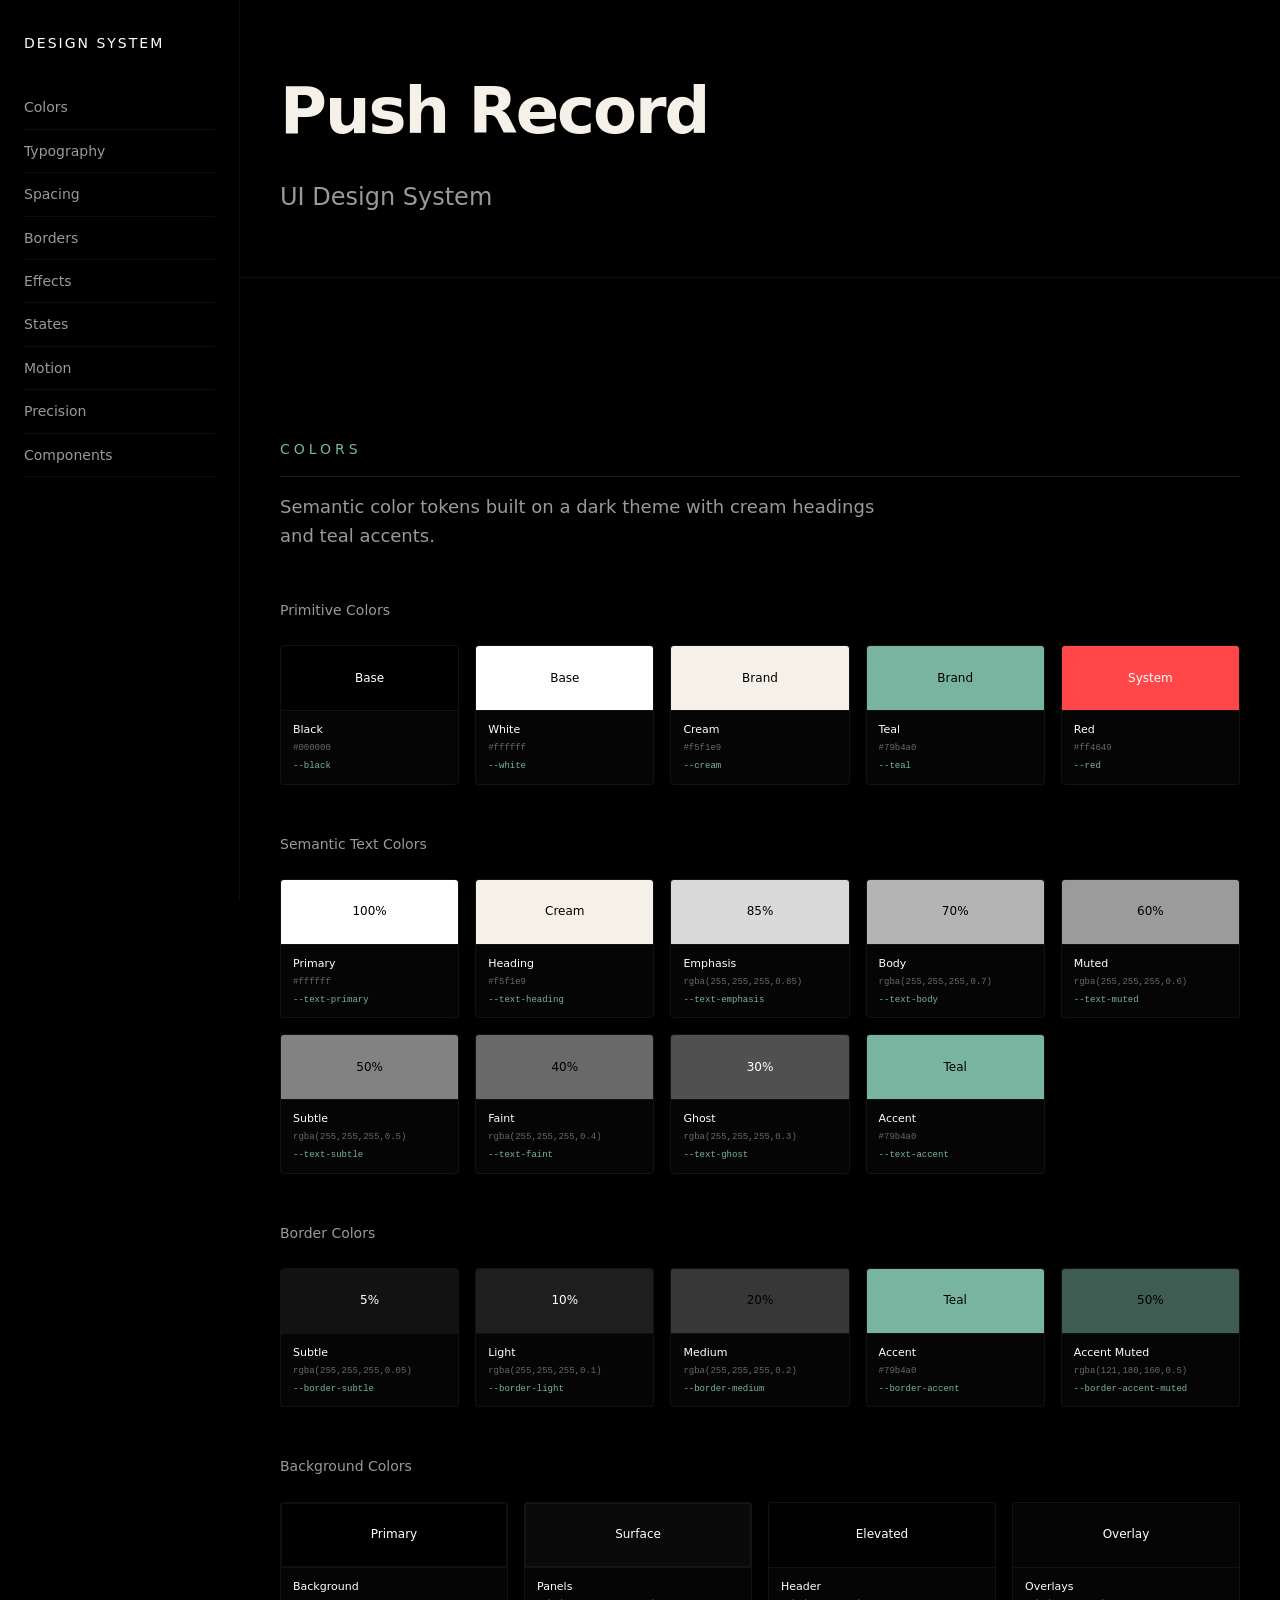
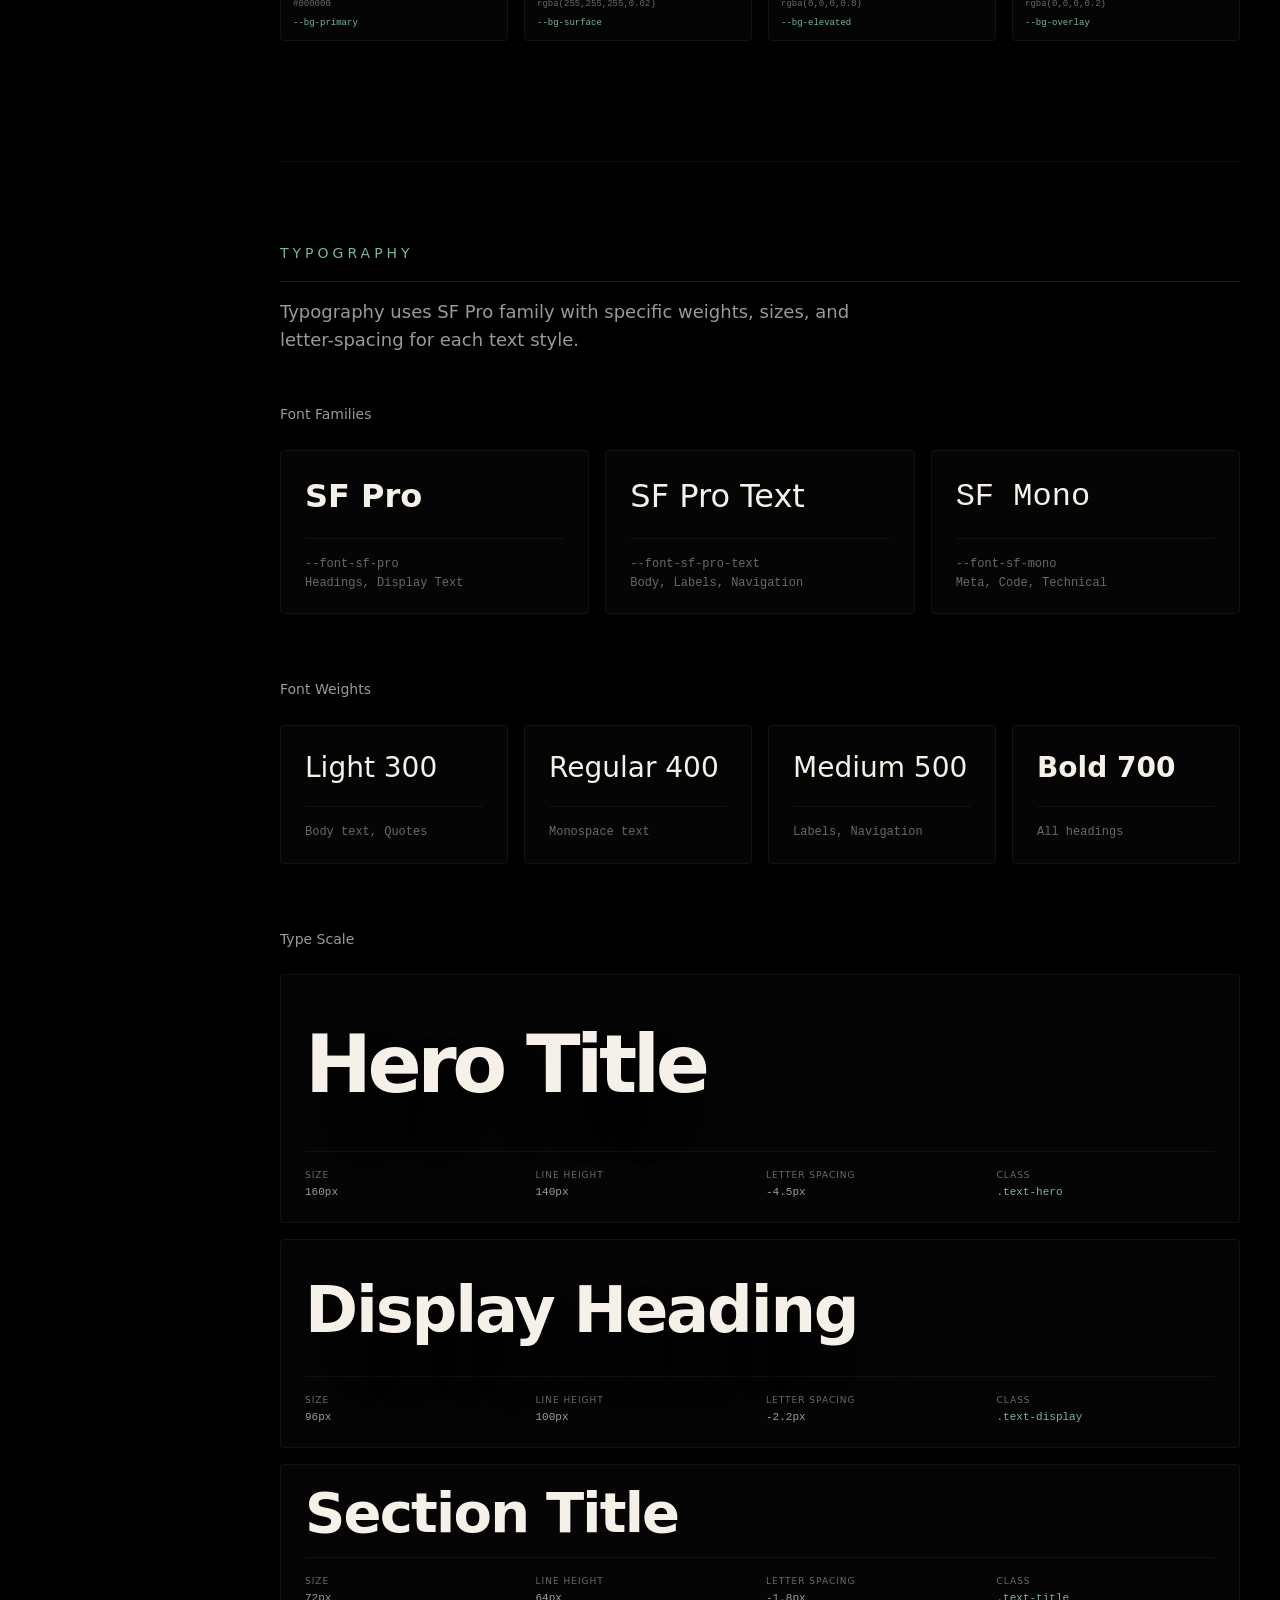
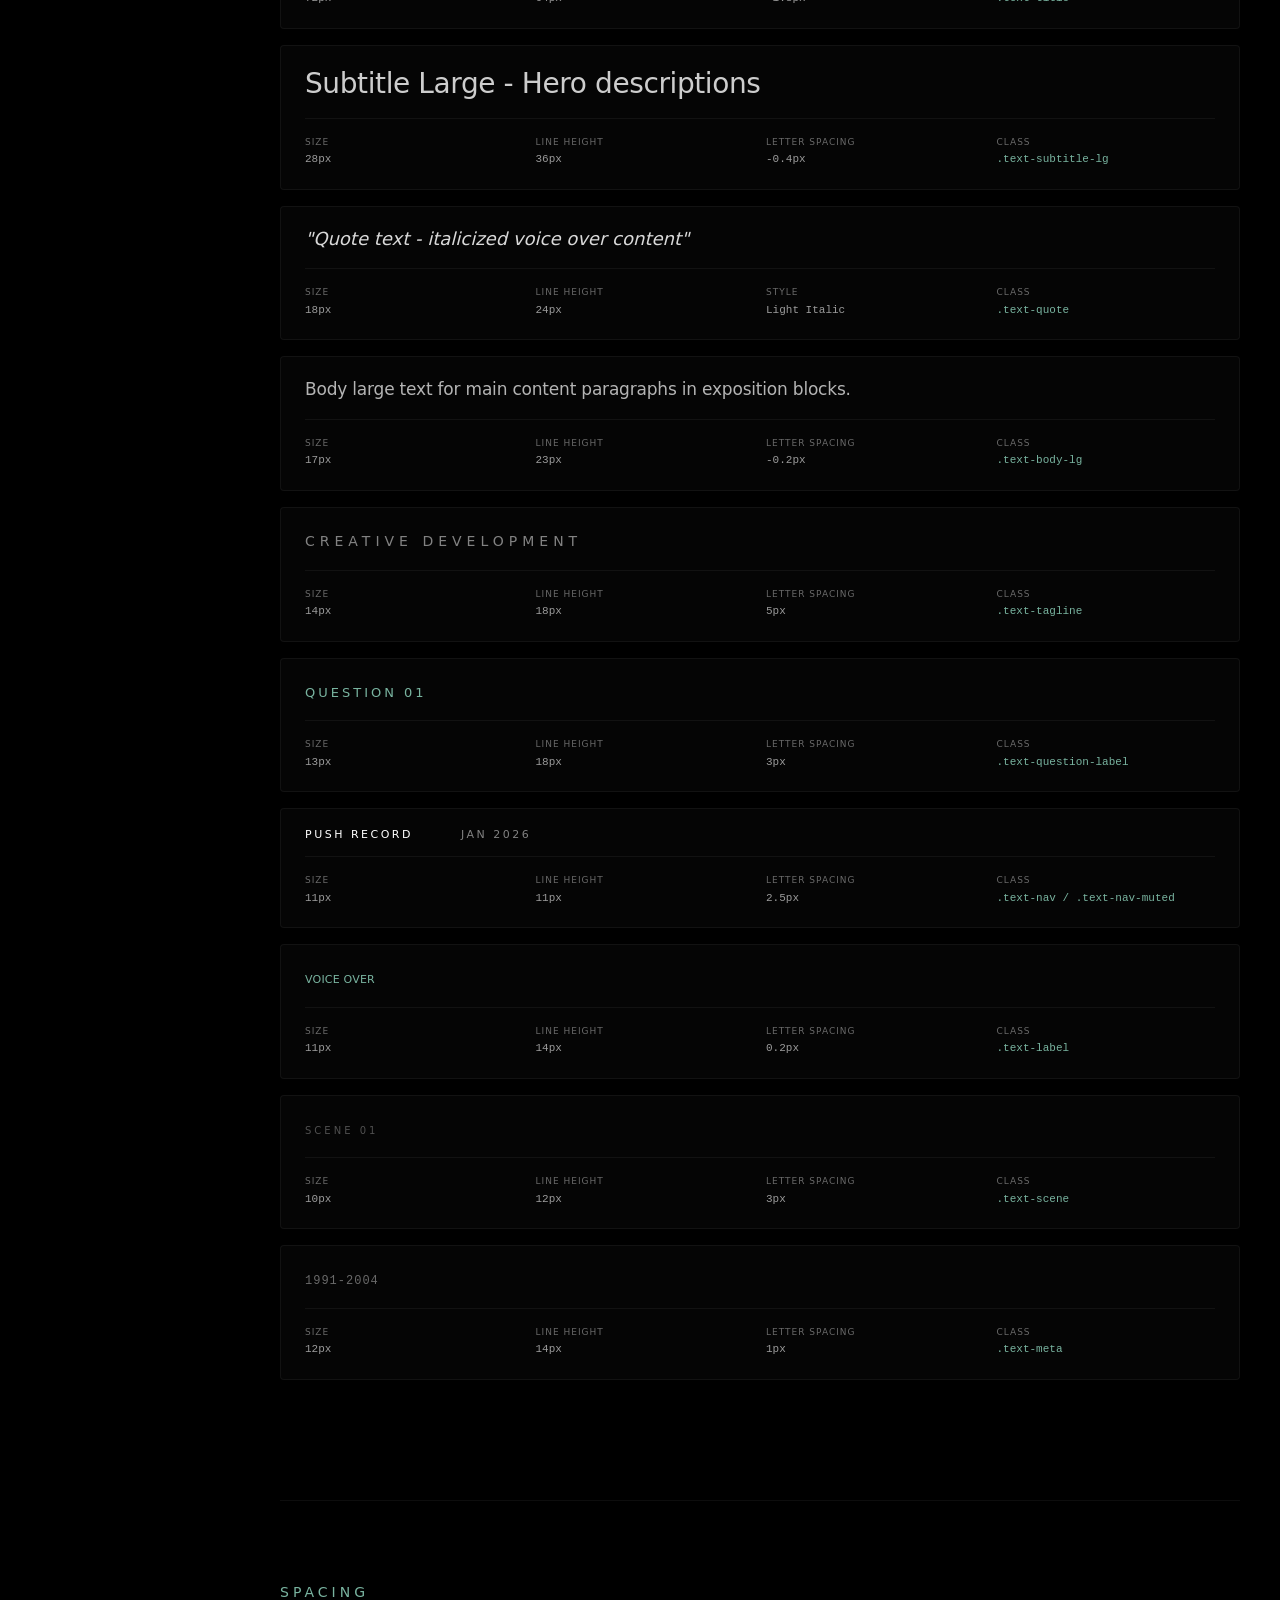
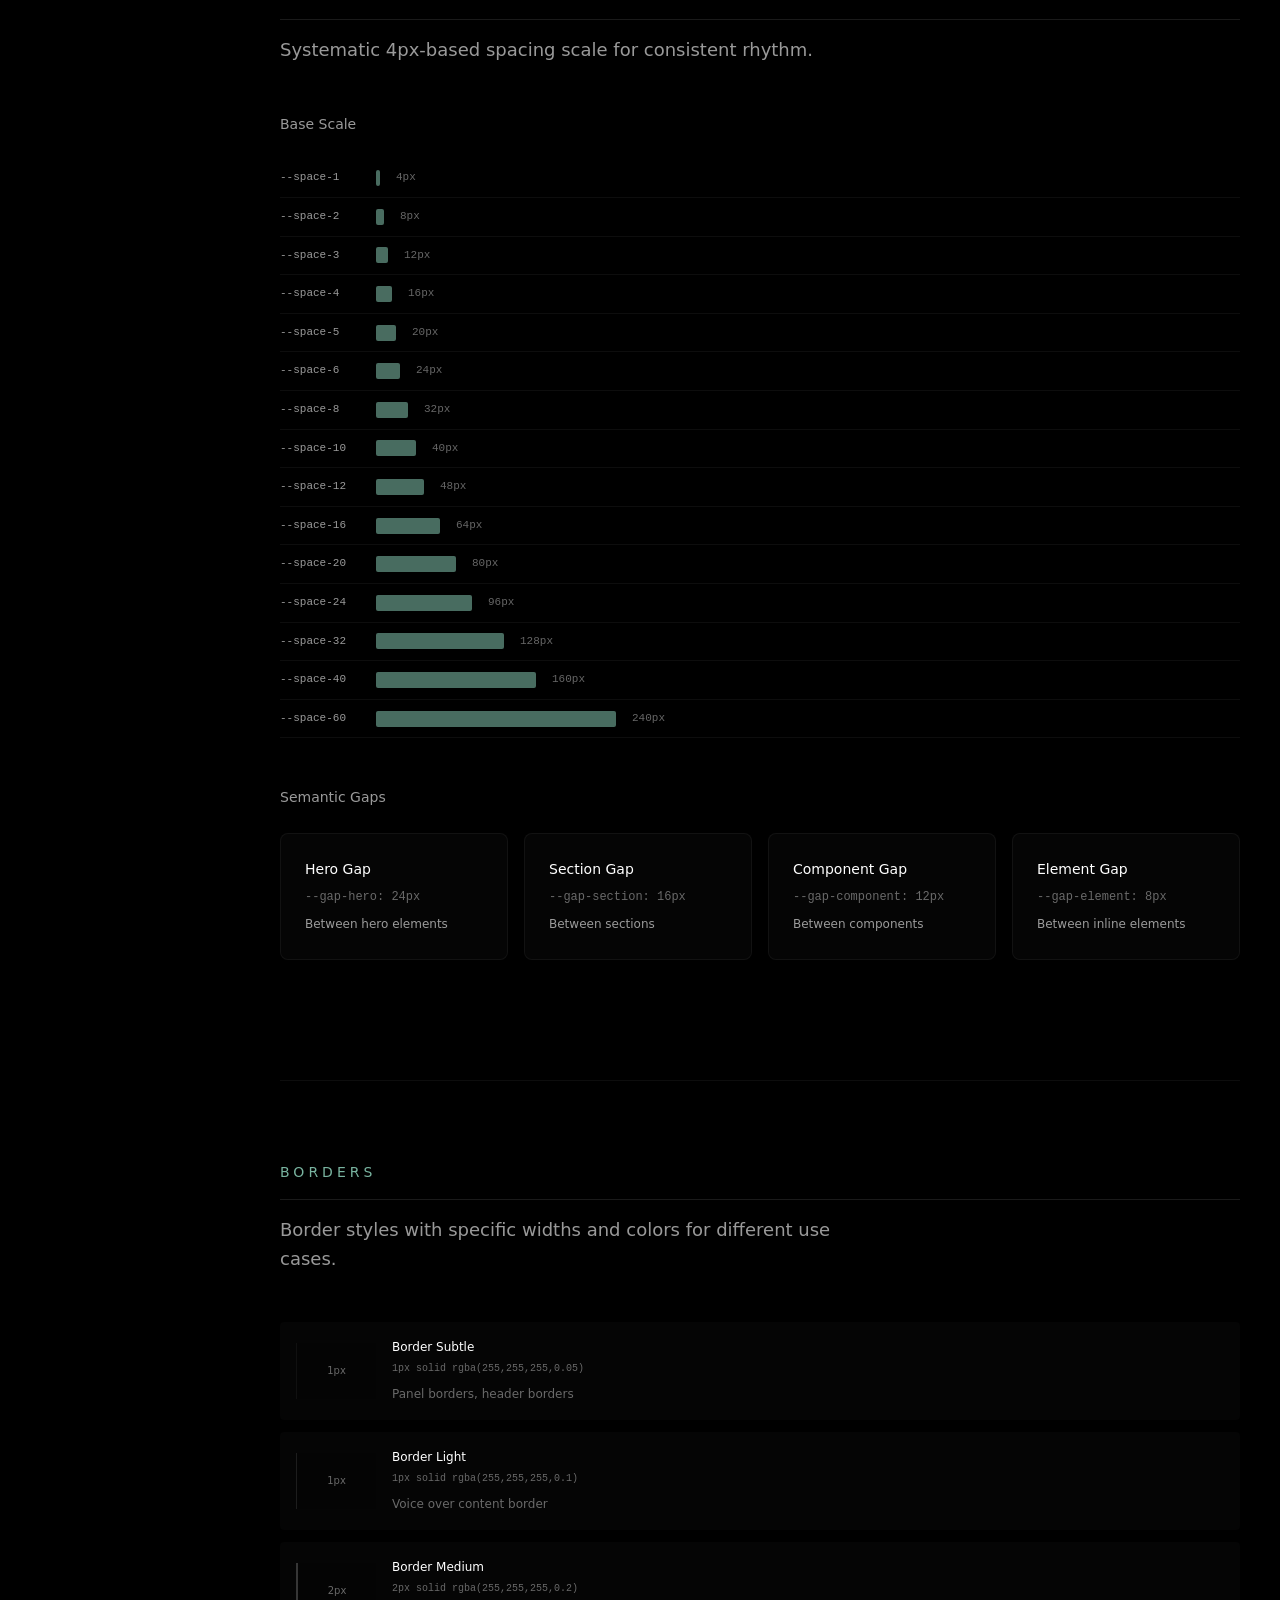
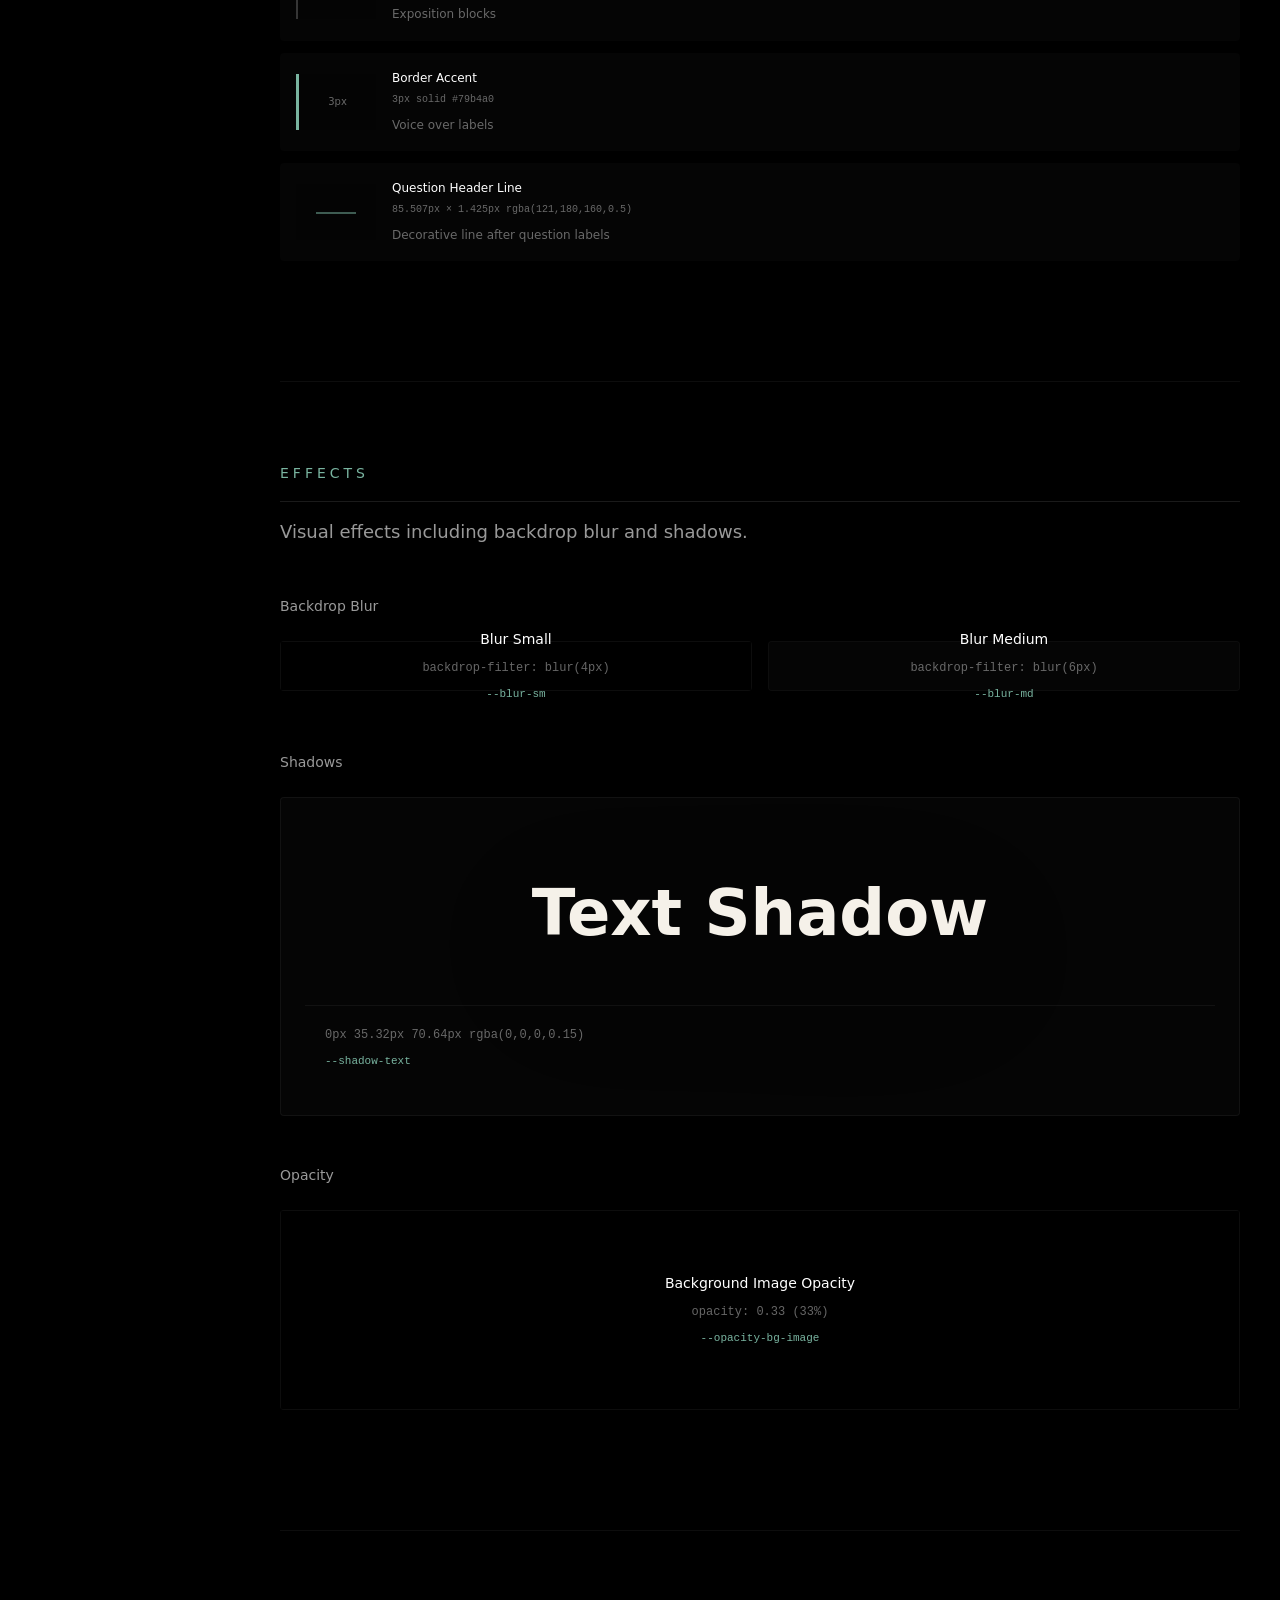
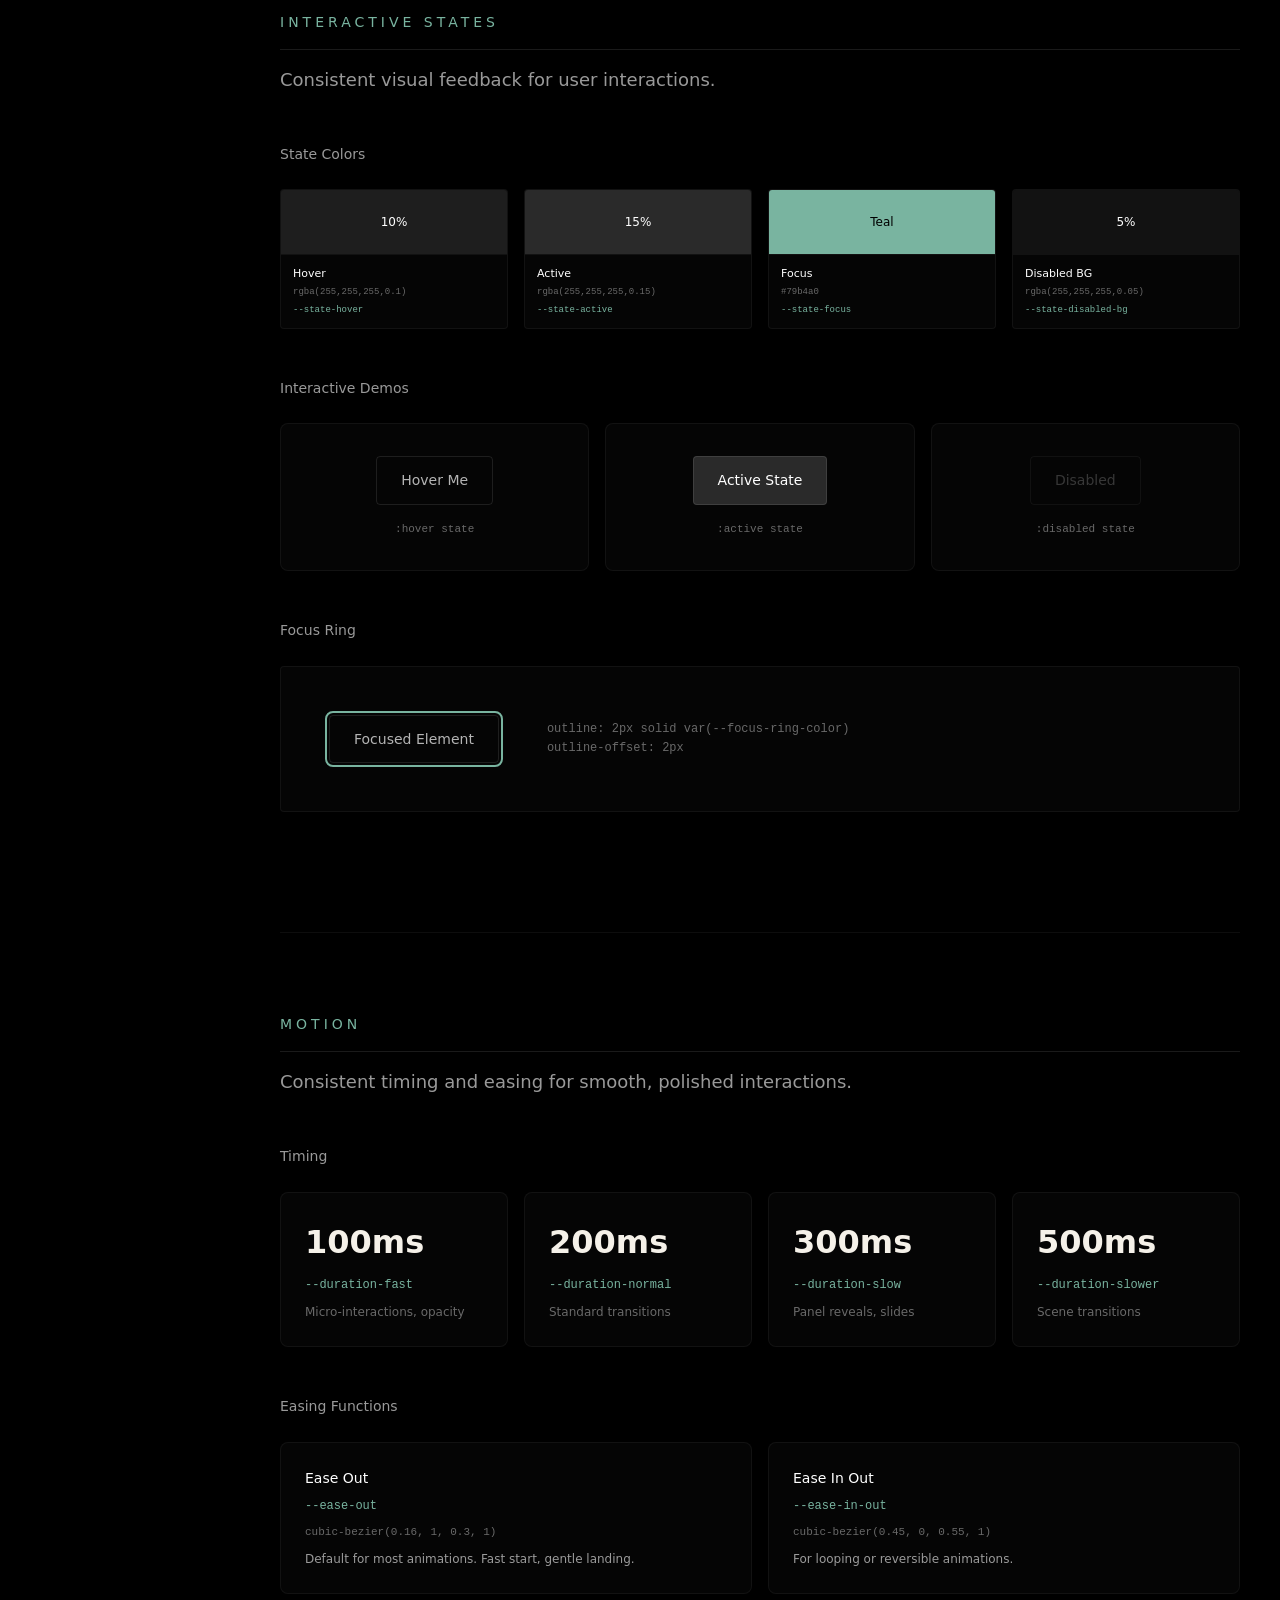
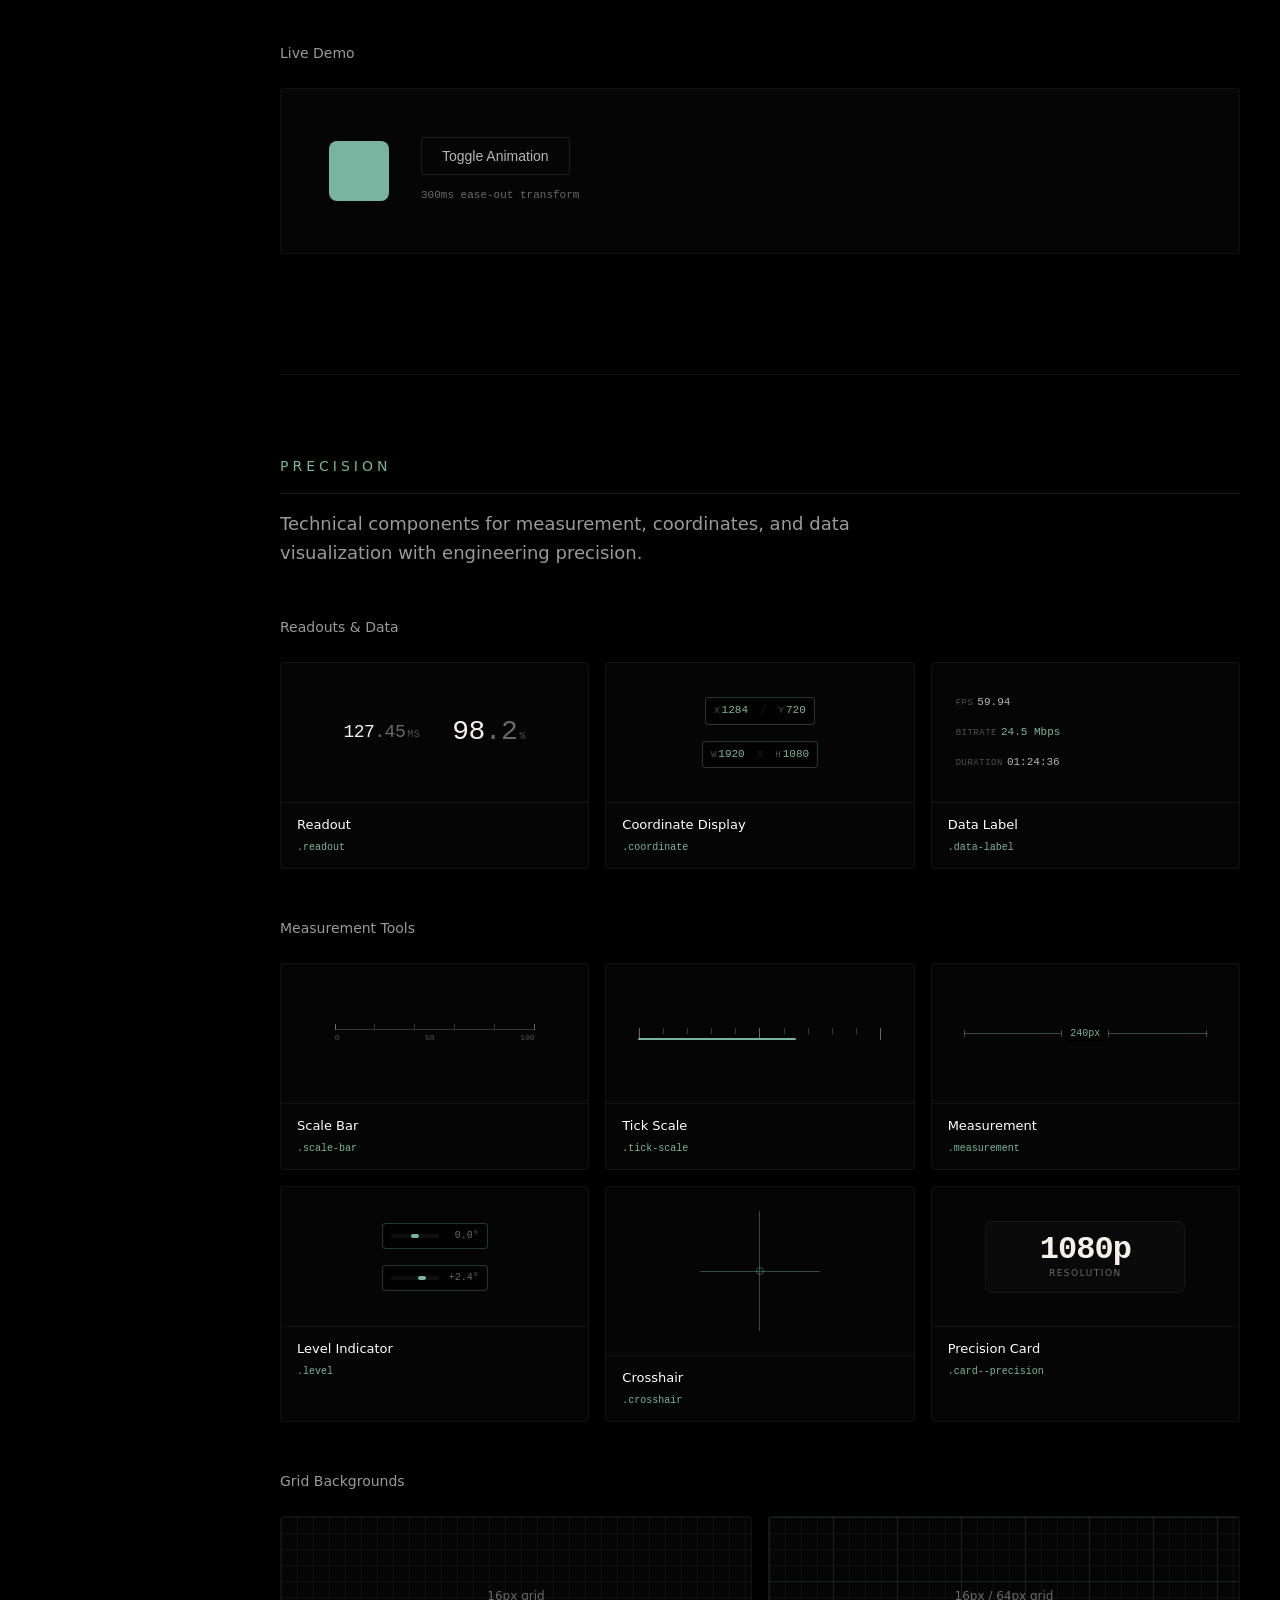
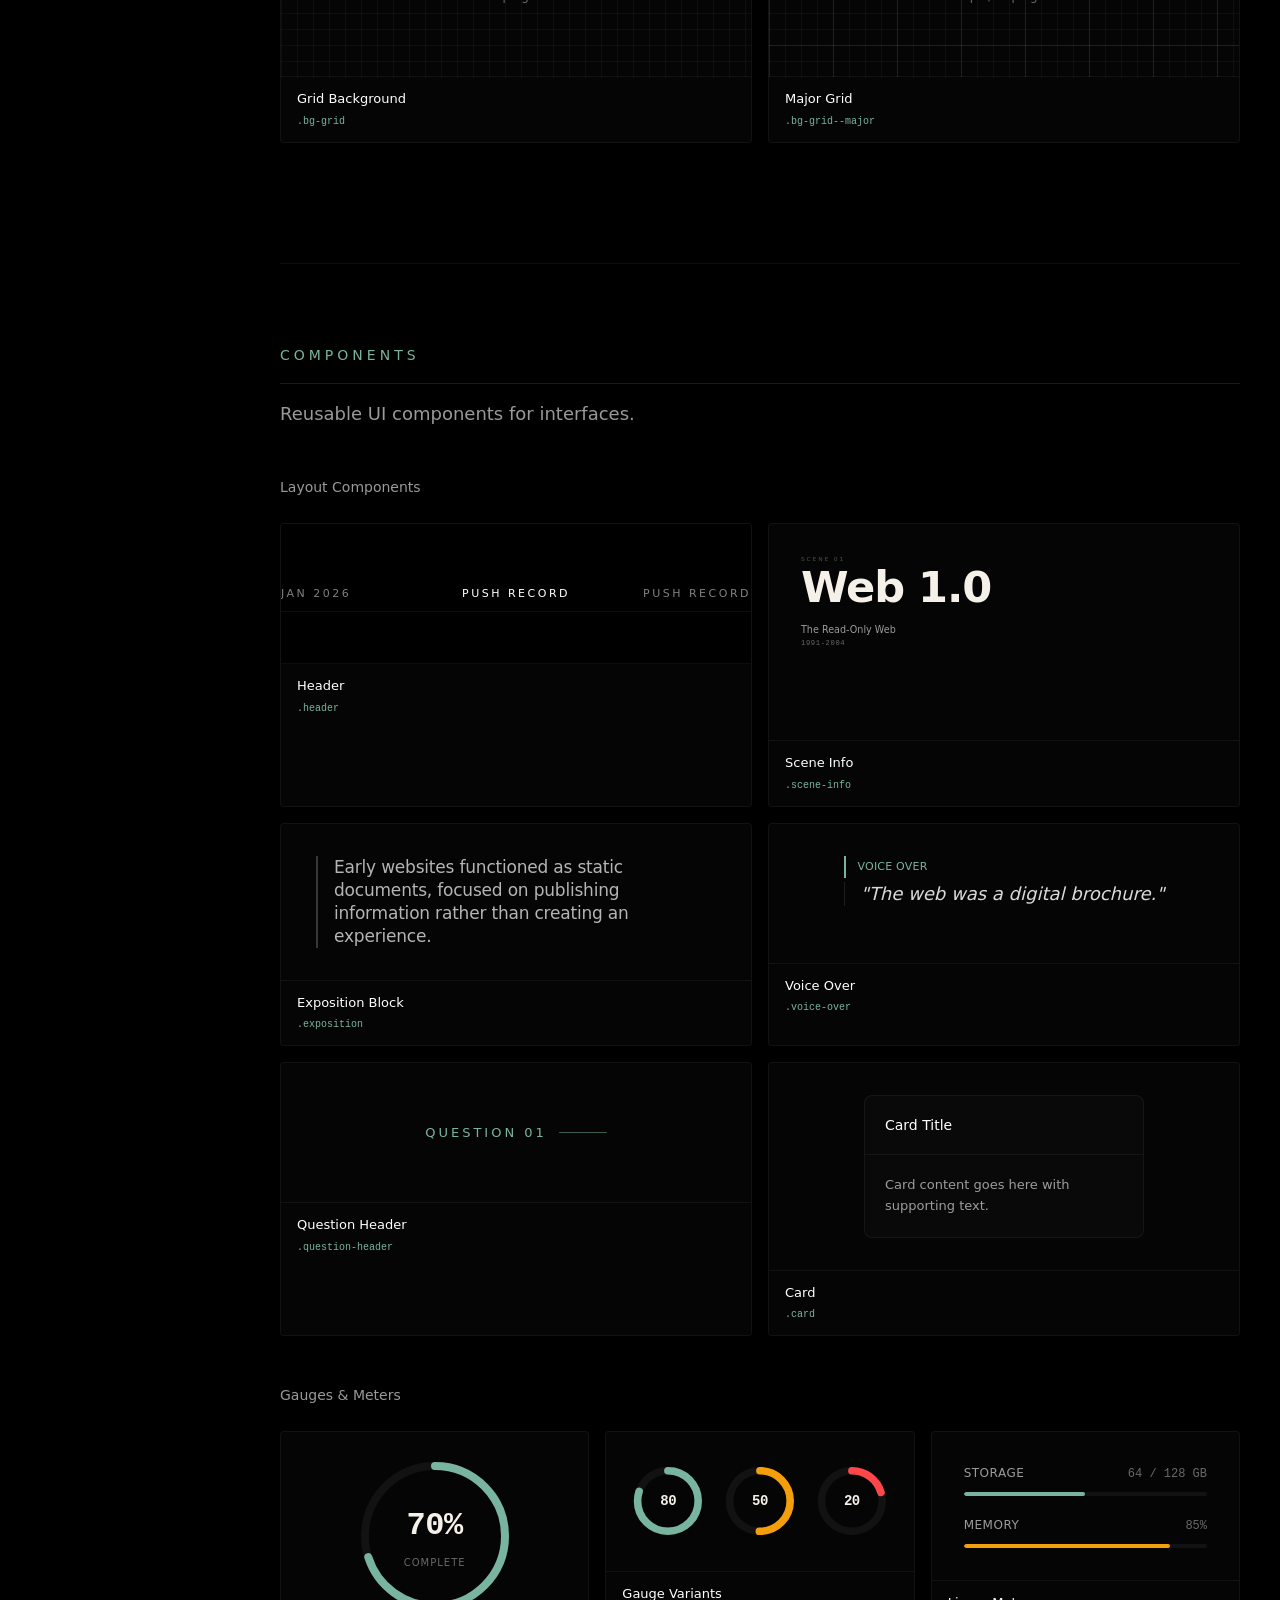
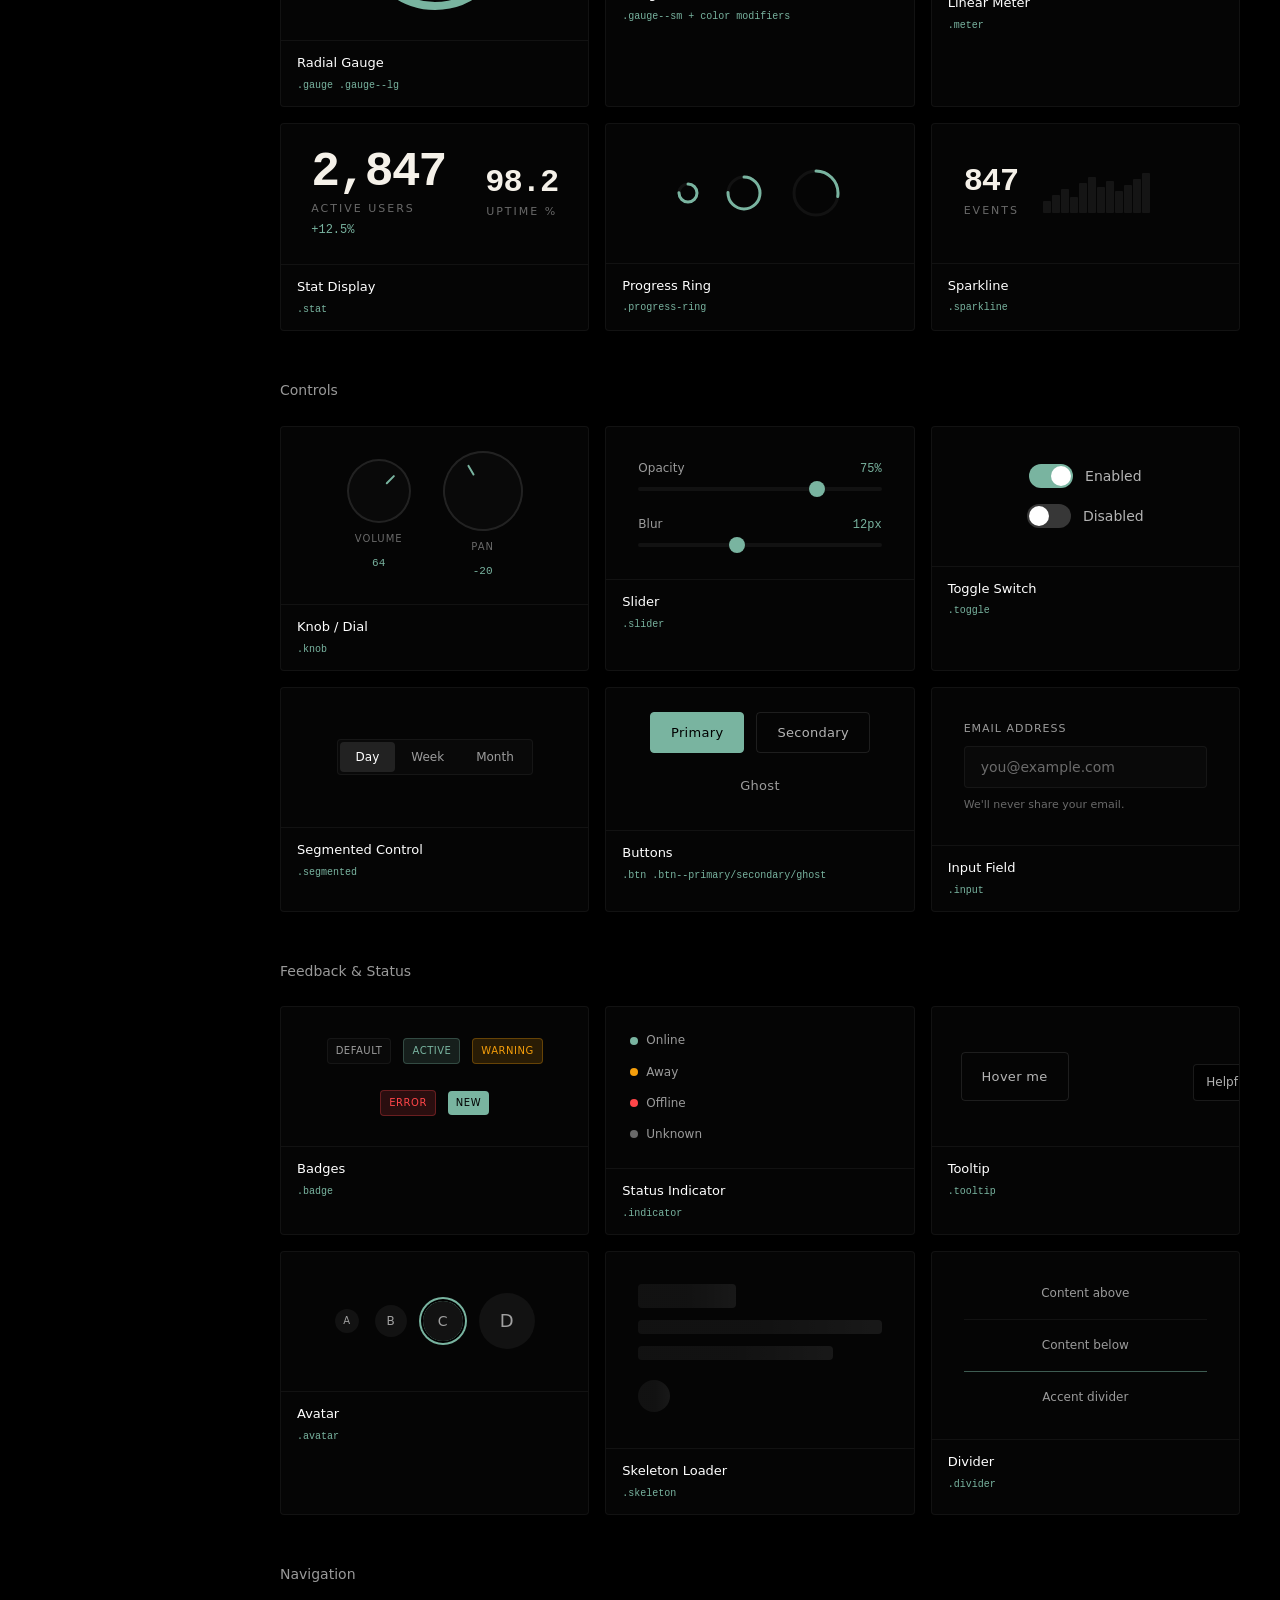
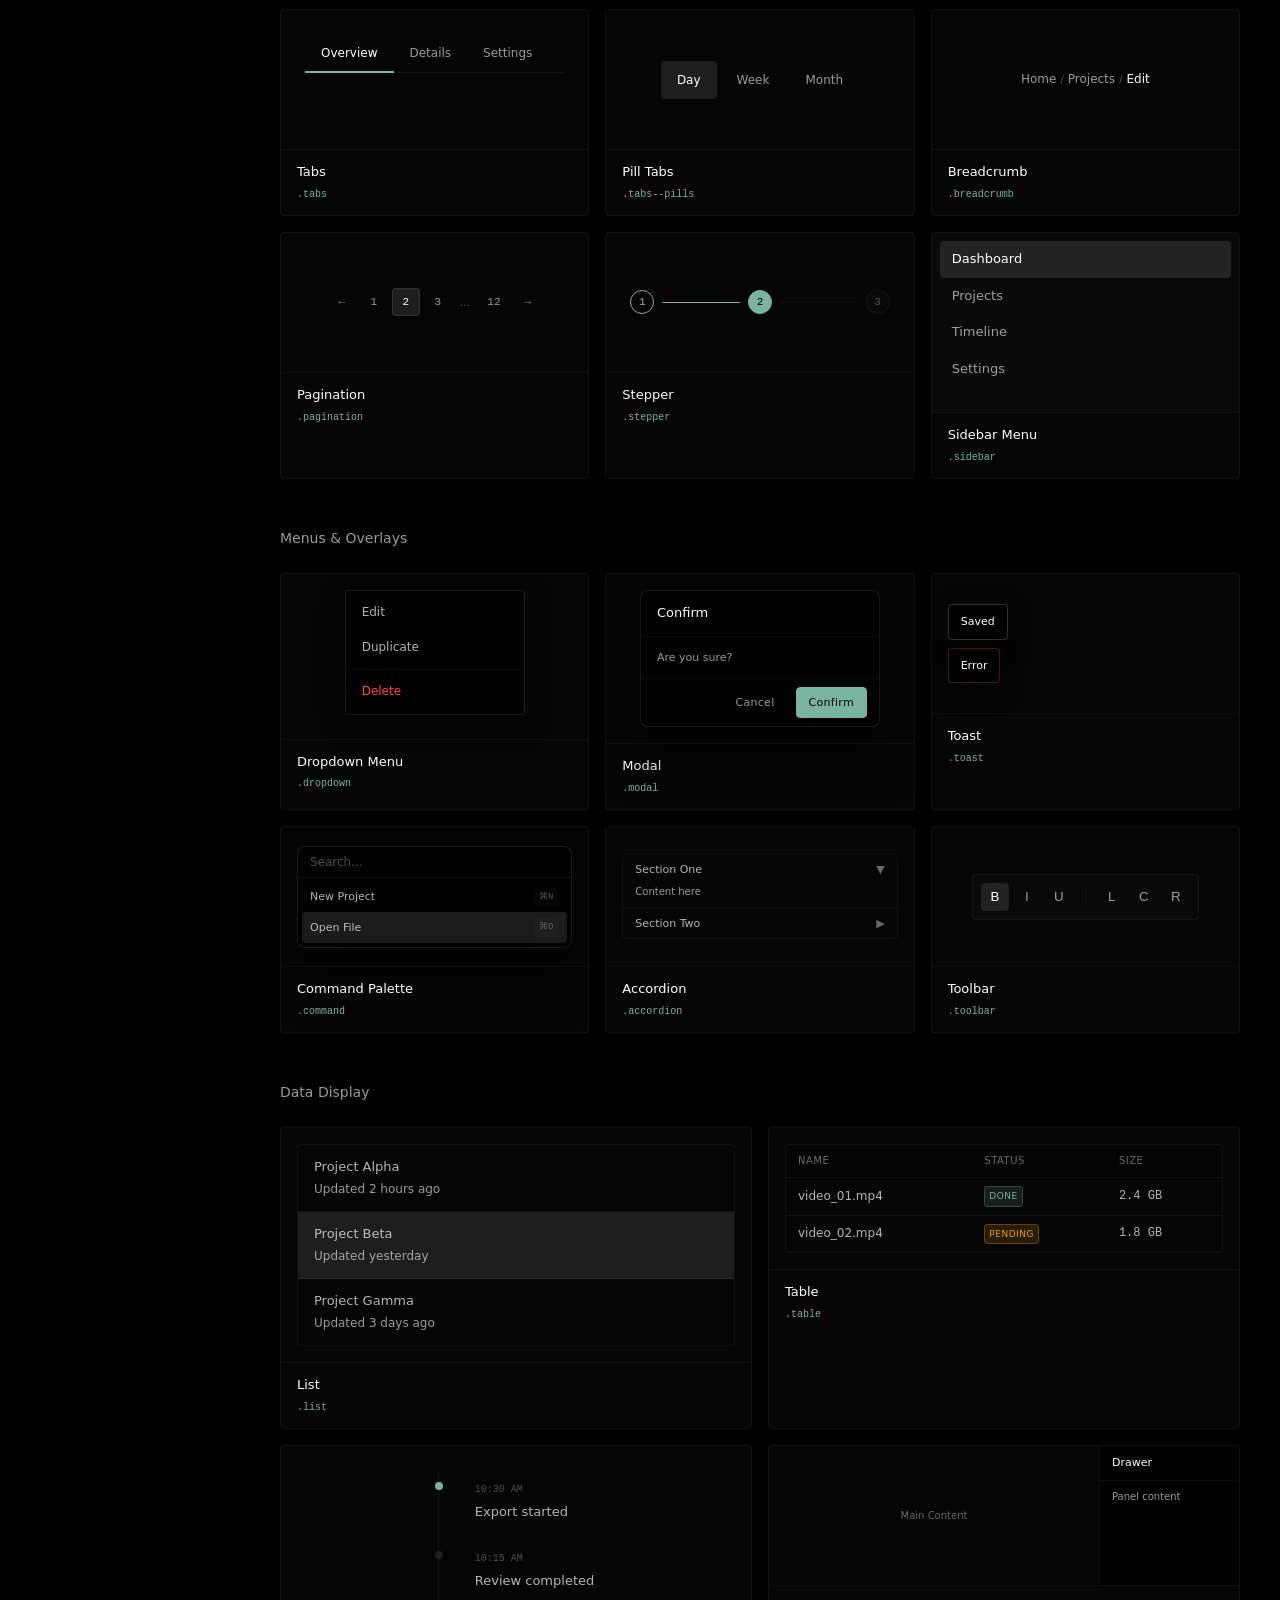
==== commit 2c7d9777: "v06: Data visualization, video production components, and advanced UI New components added: - Data v" ====
--- a/design-system.html
+++ b/design-system.html
@@ -2934,6 +2934,485 @@
 
       </section>
 
+      <!-- V06: DATA VISUALIZATION -->
+      <section class="ds-section" id="data-viz">
+        <div class="ds-section-title">Data Visualization</div>
+        <p class="ds-section-description">Charts and data display components for analytics and metrics.</p>
+
+        <div class="ds-grid ds-grid--3">
+
+          <!-- Bar Chart -->
+          <div class="ds-component-card">
+            <div class="ds-component-preview" style="padding: 16px 24px;">
+              <div class="bar-chart" style="height: 80px; width: 100%;">
+                <div class="bar-chart__bar bar-chart__bar--muted" style="height: 40%;"></div>
+                <div class="bar-chart__bar" style="height: 65%;"></div>
+                <div class="bar-chart__bar bar-chart__bar--accent" style="height: 90%;"></div>
+                <div class="bar-chart__bar" style="height: 55%;"></div>
+                <div class="bar-chart__bar" style="height: 75%;"></div>
+                <div class="bar-chart__bar bar-chart__bar--muted" style="height: 30%;"></div>
+              </div>
+            </div>
+            <div class="ds-component-info">
+              <div class="ds-component-name">Bar Chart</div>
+              <div class="ds-component-class">.bar-chart</div>
+            </div>
+          </div>
+
+          <!-- Sparkline -->
+          <div class="ds-component-card">
+            <div class="ds-component-preview" style="gap: 16px; flex-direction: column;">
+              <div class="sparkline" style="width: 120px;">
+                <div class="sparkline__bar" style="height: 40%;"></div>
+                <div class="sparkline__bar sparkline__bar--high" style="height: 70%;"></div>
+                <div class="sparkline__bar sparkline__bar--high" style="height: 55%;"></div>
+                <div class="sparkline__bar" style="height: 85%;"></div>
+                <div class="sparkline__bar sparkline__bar--high" style="height: 60%;"></div>
+                <div class="sparkline__bar" style="height: 45%;"></div>
+                <div class="sparkline__bar sparkline__bar--low" style="height: 30%;"></div>
+                <div class="sparkline__bar" style="height: 50%;"></div>
+                <div class="sparkline__bar sparkline__bar--high" style="height: 75%;"></div>
+              </div>
+            </div>
+            <div class="ds-component-info">
+              <div class="ds-component-name">Sparkline</div>
+              <div class="ds-component-class">.sparkline</div>
+            </div>
+          </div>
+
+          <!-- Mini Donut -->
+          <div class="ds-component-card">
+            <div class="ds-component-preview" style="gap: 24px;">
+              <div class="mini-donut">
+                <svg viewBox="0 0 48 48" width="48" height="48">
+                  <circle class="mini-donut__track" cx="24" cy="24" r="20"/>
+                  <circle class="mini-donut__fill" cx="24" cy="24" r="20" stroke-dasharray="125.6" stroke-dashoffset="31.4"/>
+                </svg>
+                <div class="mini-donut__value">75%</div>
+              </div>
+              <div class="mini-donut">
+                <svg viewBox="0 0 48 48" width="48" height="48">
+                  <circle class="mini-donut__track" cx="24" cy="24" r="20"/>
+                  <circle class="mini-donut__fill" cx="24" cy="24" r="20" stroke-dasharray="125.6" stroke-dashoffset="87.9"/>
+                </svg>
+                <div class="mini-donut__value">30%</div>
+              </div>
+            </div>
+            <div class="ds-component-info">
+              <div class="ds-component-name">Mini Donut</div>
+              <div class="ds-component-class">.mini-donut</div>
+            </div>
+          </div>
+
+          <!-- Data Grid -->
+          <div class="ds-component-card">
+            <div class="ds-component-preview" style="width: 100%; padding: 16px;">
+              <div class="data-grid data-grid--4" style="width: 100%;">
+                <div class="data-grid__cell">
+                  <div class="data-grid__cell-value">247</div>
+                  <div class="data-grid__cell-label">Clips</div>
+                </div>
+                <div class="data-grid__cell">
+                  <div class="data-grid__cell-value">12.4</div>
+                  <div class="data-grid__cell-label">Hours</div>
+                </div>
+                <div class="data-grid__cell">
+                  <div class="data-grid__cell-value">98%</div>
+                  <div class="data-grid__cell-label">Done</div>
+                </div>
+                <div class="data-grid__cell">
+                  <div class="data-grid__cell-value">4K</div>
+                  <div class="data-grid__cell-label">Res</div>
+                </div>
+              </div>
+            </div>
+            <div class="ds-component-info">
+              <div class="ds-component-name">Data Grid</div>
+              <div class="ds-component-class">.data-grid</div>
+            </div>
+          </div>
+
+        </div>
+      </section>
+
+      <!-- V06: VIDEO PRODUCTION -->
+      <section class="ds-section" id="video-production">
+        <div class="ds-section-title">Video Production</div>
+        <p class="ds-section-description">Specialized components for video editing workflows.</p>
+
+        <div class="ds-grid ds-grid--3">
+
+          <!-- Clip Thumbnail -->
+          <div class="ds-component-card">
+            <div class="ds-component-preview" style="gap: 12px;">
+              <div class="clip" style="width: 120px;">
+                <div class="clip__thumbnail" style="background: linear-gradient(135deg, #1a1a2e 0%, #16213e 100%);">
+                  <div class="clip__duration">00:42</div>
+                </div>
+                <div class="clip__info">
+                  <div class="clip__name">Interview_A.mp4</div>
+                  <div class="clip__meta">4K • 24fps</div>
+                </div>
+              </div>
+              <div class="clip clip--selected" style="width: 120px;">
+                <div class="clip__thumbnail" style="background: linear-gradient(135deg, #2d1b2e 0%, #1e1630 100%);">
+                  <div class="clip__duration">01:15</div>
+                </div>
+                <div class="clip__info">
+                  <div class="clip__name">B-Roll_03.mp4</div>
+                  <div class="clip__meta">1080p • 60fps</div>
+                </div>
+              </div>
+            </div>
+            <div class="ds-component-info">
+              <div class="ds-component-name">Clip Thumbnail</div>
+              <div class="ds-component-class">.clip</div>
+            </div>
+          </div>
+
+          <!-- Track Lane -->
+          <div class="ds-component-card">
+            <div class="ds-component-preview" style="width: 100%; padding: 0; flex-direction: column; align-items: stretch;">
+              <div class="track track--video">
+                <div class="track__header">
+                  <span class="track__icon">▶</span>
+                  <span class="track__name">Video 1</span>
+                  <div class="track__controls">
+                    <button class="track__btn track__btn--active">●</button>
+                    <button class="track__btn">🔒</button>
+                  </div>
+                </div>
+                <div class="track__content">
+                  <div class="segment" style="left: 20px; width: 80px;">
+                    <span class="segment__label">Scene 1</span>
+                  </div>
+                  <div class="segment segment--selected" style="left: 110px; width: 60px;">
+                    <span class="segment__label">Scene 2</span>
+                  </div>
+                </div>
+              </div>
+              <div class="track track--audio">
+                <div class="track__header">
+                  <span class="track__icon">♪</span>
+                  <span class="track__name">Audio 1</span>
+                  <div class="track__controls">
+                    <button class="track__btn track__btn--active">●</button>
+                    <button class="track__btn">🔒</button>
+                  </div>
+                </div>
+                <div class="track__content">
+                  <div class="segment segment--audio" style="left: 20px; width: 150px;">
+                    <span class="segment__label">VO_Take3</span>
+                  </div>
+                </div>
+              </div>
+            </div>
+            <div class="ds-component-info">
+              <div class="ds-component-name">Track Lane</div>
+              <div class="ds-component-class">.track</div>
+            </div>
+          </div>
+
+          <!-- Bin List -->
+          <div class="ds-component-card">
+            <div class="ds-component-preview" style="width: 100%; padding: 0;">
+              <div class="bin" style="width: 100%; height: 160px;">
+                <div class="bin__header">
+                  <span class="bin__title">Project Assets</span>
+                  <span class="bin__count">12</span>
+                </div>
+                <div class="bin__list scroll-area">
+                  <div class="bin__item bin__item--selected">
+                    <span class="bin__item-icon">📹</span>
+                    <span class="bin__item-name">Interview_Main.mp4</span>
+                    <span class="bin__item-duration">04:32</span>
+                  </div>
+                  <div class="bin__item">
+                    <span class="bin__item-icon">🎵</span>
+                    <span class="bin__item-name">Background_Music.wav</span>
+                    <span class="bin__item-duration">03:15</span>
+                  </div>
+                  <div class="bin__item">
+                    <span class="bin__item-icon">📹</span>
+                    <span class="bin__item-name">B-Roll_City.mp4</span>
+                    <span class="bin__item-duration">01:48</span>
+                  </div>
+                </div>
+              </div>
+            </div>
+            <div class="ds-component-info">
+              <div class="ds-component-name">Bin List</div>
+              <div class="ds-component-class">.bin</div>
+            </div>
+          </div>
+
+        </div>
+      </section>
+
+      <!-- V06: ALERTS & NOTIFICATIONS -->
+      <section class="ds-section" id="alerts">
+        <div class="ds-section-title">Alerts & Notifications</div>
+        <p class="ds-section-description">Feedback and messaging components.</p>
+
+        <div class="ds-grid ds-grid--2">
+
+          <!-- Alert -->
+          <div class="ds-component-card">
+            <div class="ds-component-preview" style="width: 100%; flex-direction: column; gap: 12px; padding: 16px;">
+              <div class="alert alert--info" style="width: 100%;">
+                <span class="alert__icon">ℹ</span>
+                <div class="alert__content">
+                  <div class="alert__title">Export in progress</div>
+                  <div class="alert__message">Your video is being rendered in 4K.</div>
+                </div>
+              </div>
+              <div class="alert alert--success" style="width: 100%;">
+                <span class="alert__icon">✓</span>
+                <div class="alert__content">
+                  <div class="alert__title">Project saved</div>
+                </div>
+              </div>
+            </div>
+            <div class="ds-component-info">
+              <div class="ds-component-name">Alert</div>
+              <div class="ds-component-class">.alert</div>
+            </div>
+          </div>
+
+          <!-- Notification -->
+          <div class="ds-component-card">
+            <div class="ds-component-preview" style="width: 100%; padding: 16px;">
+              <div class="notification notification--unread" style="width: 100%;">
+                <span class="notification__dot"></span>
+                <div class="notification__content">
+                  <div class="notification__title">Render complete</div>
+                  <div class="notification__body">Final_Cut_v3.mp4 is ready for review</div>
+                  <div class="notification__time">2 min ago</div>
+                </div>
+              </div>
+            </div>
+            <div class="ds-component-info">
+              <div class="ds-component-name">Notification</div>
+              <div class="ds-component-class">.notification</div>
+            </div>
+          </div>
+
+          <!-- Banner -->
+          <div class="ds-component-card">
+            <div class="ds-component-preview" style="width: 100%; padding: 0;">
+              <div class="banner" style="width: 100%; position: relative;">
+                <span class="banner__text">New feature: AI-powered color grading is now available.</span>
+                <button class="banner__action">Try it</button>
+              </div>
+            </div>
+            <div class="ds-component-info">
+              <div class="ds-component-name">Banner</div>
+              <div class="ds-component-class">.banner</div>
+            </div>
+          </div>
+
+        </div>
+      </section>
+
+      <!-- V06: ADVANCED UI -->
+      <section class="ds-section" id="advanced-ui">
+        <div class="ds-section-title">Advanced UI</div>
+        <p class="ds-section-description">Complex interactive components.</p>
+
+        <div class="ds-grid ds-grid--3">
+
+          <!-- Tree View -->
+          <div class="ds-component-card">
+            <div class="ds-component-preview" style="width: 100%; padding: 8px;">
+              <div class="tree" style="width: 100%;">
+                <div class="tree__item">
+                  <span class="tree__toggle tree__toggle--expanded">▶</span>
+                  <span class="tree__icon tree__icon--folder">📁</span>
+                  <span class="tree__label">Project Files</span>
+                </div>
+                <div class="tree__children">
+                  <div class="tree__item tree__item--selected">
+                    <span class="tree__toggle tree__toggle--hidden">▶</span>
+                    <span class="tree__icon tree__icon--video">📹</span>
+                    <span class="tree__label">Main_Sequence.prproj</span>
+                  </div>
+                  <div class="tree__item">
+                    <span class="tree__toggle tree__toggle--hidden">▶</span>
+                    <span class="tree__icon tree__icon--audio">🎵</span>
+                    <span class="tree__label">Audio_Mix.wav</span>
+                  </div>
+                </div>
+              </div>
+            </div>
+            <div class="ds-component-info">
+              <div class="ds-component-name">Tree View</div>
+              <div class="ds-component-class">.tree</div>
+            </div>
+          </div>
+
+          <!-- Context Menu -->
+          <div class="ds-component-card">
+            <div class="ds-component-preview">
+              <div class="context-menu" style="position: relative;">
+                <button class="context-menu__item">
+                  <span class="context-menu__icon">📋</span>
+                  <span class="context-menu__label">Copy</span>
+                  <span class="context-menu__shortcut">⌘C</span>
+                </button>
+                <button class="context-menu__item">
+                  <span class="context-menu__icon">📎</span>
+                  <span class="context-menu__label">Paste</span>
+                  <span class="context-menu__shortcut">⌘V</span>
+                </button>
+                <div class="context-menu__divider"></div>
+                <button class="context-menu__item context-menu__item--danger">
+                  <span class="context-menu__icon">🗑</span>
+                  <span class="context-menu__label">Delete</span>
+                </button>
+              </div>
+            </div>
+            <div class="ds-component-info">
+              <div class="ds-component-name">Context Menu</div>
+              <div class="ds-component-class">.context-menu</div>
+            </div>
+          </div>
+
+          <!-- Filter Chips -->
+          <div class="ds-component-card">
+            <div class="ds-component-preview" style="gap: 8px; flex-wrap: wrap;">
+              <button class="filter-chip filter-chip--active">All <span class="filter-chip__count">48</span></button>
+              <button class="filter-chip">Video <span class="filter-chip__count">24</span></button>
+              <button class="filter-chip">Audio <span class="filter-chip__count">12</span></button>
+              <button class="filter-chip">Graphics</button>
+            </div>
+            <div class="ds-component-info">
+              <div class="ds-component-name">Filter Chips</div>
+              <div class="ds-component-class">.filter-chip</div>
+            </div>
+          </div>
+
+          <!-- Range Slider -->
+          <div class="ds-component-card">
+            <div class="ds-component-preview" style="width: 100%; padding: 24px;">
+              <div class="range" style="width: 100%;">
+                <div class="range__track">
+                  <div class="range__fill" style="left: 20%; width: 50%;"></div>
+                  <div class="range__handle" style="left: 20%;"></div>
+                  <div class="range__handle" style="left: 70%;"></div>
+                </div>
+                <div class="range__values">
+                  <span>00:05</span>
+                  <span>00:35</span>
+                </div>
+              </div>
+            </div>
+            <div class="ds-component-info">
+              <div class="ds-component-name">Range Slider</div>
+              <div class="ds-component-class">.range</div>
+            </div>
+          </div>
+
+          <!-- Rating -->
+          <div class="ds-component-card">
+            <div class="ds-component-preview" style="gap: 16px;">
+              <div class="rating">
+                <span class="rating__star rating__star--filled">★</span>
+                <span class="rating__star rating__star--filled">★</span>
+                <span class="rating__star rating__star--filled">★</span>
+                <span class="rating__star rating__star--filled">★</span>
+                <span class="rating__star">★</span>
+              </div>
+              <div class="rating rating--sm">
+                <span class="rating__star rating__star--filled">★</span>
+                <span class="rating__star rating__star--filled">★</span>
+                <span class="rating__star rating__star--filled">★</span>
+                <span class="rating__star">★</span>
+                <span class="rating__star">★</span>
+              </div>
+            </div>
+            <div class="ds-component-info">
+              <div class="ds-component-name">Rating</div>
+              <div class="ds-component-class">.rating</div>
+            </div>
+          </div>
+
+          <!-- Calendar -->
+          <div class="ds-component-card">
+            <div class="ds-component-preview">
+              <div class="calendar" style="transform: scale(0.85); transform-origin: center;">
+                <div class="calendar__header">
+                  <span class="calendar__title">January 2026</span>
+                  <div class="calendar__nav">
+                    <button class="calendar__nav-btn">‹</button>
+                    <button class="calendar__nav-btn">›</button>
+                  </div>
+                </div>
+                <div class="calendar__weekdays">
+                  <span class="calendar__weekday">S</span>
+                  <span class="calendar__weekday">M</span>
+                  <span class="calendar__weekday">T</span>
+                  <span class="calendar__weekday">W</span>
+                  <span class="calendar__weekday">T</span>
+                  <span class="calendar__weekday">F</span>
+                  <span class="calendar__weekday">S</span>
+                </div>
+                <div class="calendar__days">
+                  <button class="calendar__day calendar__day--outside">28</button>
+                  <button class="calendar__day calendar__day--outside">29</button>
+                  <button class="calendar__day calendar__day--outside">30</button>
+                  <button class="calendar__day calendar__day--outside">31</button>
+                  <button class="calendar__day">1</button>
+                  <button class="calendar__day">2</button>
+                  <button class="calendar__day">3</button>
+                  <button class="calendar__day">4</button>
+                  <button class="calendar__day">5</button>
+                  <button class="calendar__day">6</button>
+                  <button class="calendar__day">7</button>
+                  <button class="calendar__day">8</button>
+                  <button class="calendar__day">9</button>
+                  <button class="calendar__day">10</button>
+                  <button class="calendar__day">11</button>
+                  <button class="calendar__day">12</button>
+                  <button class="calendar__day">13</button>
+                  <button class="calendar__day">14</button>
+                  <button class="calendar__day">15</button>
+                  <button class="calendar__day">16</button>
+                  <button class="calendar__day">17</button>
+                  <button class="calendar__day">18</button>
+                  <button class="calendar__day">19</button>
+                  <button class="calendar__day">20</button>
+                  <button class="calendar__day">21</button>
+                  <button class="calendar__day calendar__day--today">22</button>
+                  <button class="calendar__day calendar__day--selected">23</button>
+                  <button class="calendar__day">24</button>
+                </div>
+              </div>
+            </div>
+            <div class="ds-component-info">
+              <div class="ds-component-name">Calendar</div>
+              <div class="ds-component-class">.calendar</div>
+            </div>
+          </div>
+
+          <!-- Avatar Group -->
+          <div class="ds-component-card">
+            <div class="ds-component-preview" style="gap: 24px;">
+              <div class="avatar-group">
+                <div class="avatar" style="width: 32px; height: 32px; background: #9b87f5; border-radius: 50%; display: flex; align-items: center; justify-content: center; font-size: 12px; color: white;">JD</div>
+                <div class="avatar" style="width: 32px; height: 32px; background: #22c55e; border-radius: 50%; display: flex; align-items: center; justify-content: center; font-size: 12px; color: white;">MK</div>
+                <div class="avatar" style="width: 32px; height: 32px; background: var(--teal); border-radius: 50%; display: flex; align-items: center; justify-content: center; font-size: 12px; color: black;">SR</div>
+                <div class="avatar-group__overflow">+3</div>
+              </div>
+            </div>
+            <div class="ds-component-info">
+              <div class="ds-component-name">Avatar Group</div>
+              <div class="ds-component-class">.avatar-group</div>
+            </div>
+          </div>
+
+        </div>
+      </section>
+
     </div>
   </main>
 
--- a/css/components.css
+++ b/css/components.css
@@ -4105,3 +4105,1166 @@
   font-size: 12px;
   color: var(--text-body);
 }
+
+/* ========================================
+   V06: DATA VISUALIZATION
+   ======================================== */
+
+/**
+ * Bar Chart
+ * Vertical bar chart
+ */
+.bar-chart {
+  display: flex;
+  align-items: flex-end;
+  gap: var(--space-2);
+  height: 120px;
+  padding: var(--space-2) 0;
+}
+
+.bar-chart__bar {
+  flex: 1;
+  min-width: 16px;
+  max-width: 32px;
+  background: var(--border-medium);
+  border-radius: 2px 2px 0 0;
+  transition: background var(--transition-fast);
+  position: relative;
+}
+
+.bar-chart__bar:hover {
+  background: var(--teal);
+}
+
+.bar-chart__bar--accent {
+  background: var(--teal);
+}
+
+.bar-chart__bar--muted {
+  background: var(--border-subtle);
+}
+
+.bar-chart__label {
+  position: absolute;
+  bottom: -18px;
+  left: 50%;
+  transform: translateX(-50%);
+  font-family: var(--font-sf-mono);
+  font-size: 9px;
+  color: var(--text-ghost);
+  white-space: nowrap;
+}
+
+/**
+ * Sparkline
+ * Inline mini chart
+ */
+.sparkline {
+  display: flex;
+  align-items: flex-end;
+  gap: 1px;
+  height: 24px;
+}
+
+.sparkline__bar {
+  flex: 1;
+  min-width: 2px;
+  background: var(--border-light);
+  border-radius: 1px;
+}
+
+.sparkline__bar--high {
+  background: var(--teal);
+}
+
+.sparkline__bar--low {
+  background: var(--border-subtle);
+}
+
+/**
+ * Mini Donut
+ * Small circular progress
+ */
+.mini-donut {
+  position: relative;
+  width: 48px;
+  height: 48px;
+}
+
+.mini-donut__track {
+  fill: none;
+  stroke: var(--border-subtle);
+  stroke-width: 4;
+}
+
+.mini-donut__fill {
+  fill: none;
+  stroke: var(--teal);
+  stroke-width: 4;
+  stroke-linecap: round;
+  transform: rotate(-90deg);
+  transform-origin: center;
+  transition: stroke-dashoffset var(--transition-slow);
+}
+
+.mini-donut__value {
+  position: absolute;
+  inset: 0;
+  display: flex;
+  align-items: center;
+  justify-content: center;
+  font-family: var(--font-sf-mono);
+  font-size: 11px;
+  font-weight: var(--weight-medium);
+  color: var(--text-body);
+}
+
+/**
+ * Data Grid
+ * Compact data display
+ */
+.data-grid {
+  display: grid;
+  gap: 1px;
+  background: var(--border-subtle);
+  border: 1px solid var(--border-subtle);
+  border-radius: var(--radius-sm);
+  overflow: hidden;
+}
+
+.data-grid--2 { grid-template-columns: repeat(2, 1fr); }
+.data-grid--3 { grid-template-columns: repeat(3, 1fr); }
+.data-grid--4 { grid-template-columns: repeat(4, 1fr); }
+
+.data-grid__cell {
+  padding: var(--space-3);
+  background: var(--bg-primary);
+  text-align: center;
+}
+
+.data-grid__cell-value {
+  font-family: var(--font-sf-mono);
+  font-size: 18px;
+  font-weight: var(--weight-medium);
+  color: var(--text-heading);
+  font-variant-numeric: tabular-nums;
+}
+
+.data-grid__cell-label {
+  font-size: 9px;
+  text-transform: uppercase;
+  letter-spacing: 1px;
+  color: var(--text-ghost);
+  margin-top: 2px;
+}
+
+/* ========================================
+   V06: VIDEO PRODUCTION COMPONENTS
+   ======================================== */
+
+/**
+ * Clip Thumbnail
+ * Video clip preview
+ */
+.clip {
+  position: relative;
+  display: flex;
+  flex-direction: column;
+  background: var(--bg-surface);
+  border: 1px solid var(--border-subtle);
+  border-radius: var(--radius-sm);
+  overflow: hidden;
+  cursor: pointer;
+  transition: border-color var(--transition-fast);
+}
+
+.clip:hover {
+  border-color: var(--border-light);
+}
+
+.clip--selected {
+  border-color: var(--teal);
+}
+
+.clip__thumbnail {
+  position: relative;
+  aspect-ratio: 16/9;
+  background: var(--bg-elevated);
+  overflow: hidden;
+}
+
+.clip__thumbnail img {
+  width: 100%;
+  height: 100%;
+  object-fit: cover;
+}
+
+.clip__duration {
+  position: absolute;
+  bottom: 4px;
+  right: 4px;
+  padding: 2px 4px;
+  font-family: var(--font-sf-mono);
+  font-size: 9px;
+  color: var(--text-primary);
+  background: rgba(0, 0, 0, 0.7);
+  border-radius: 2px;
+}
+
+.clip__info {
+  padding: var(--space-2);
+}
+
+.clip__name {
+  font-size: 11px;
+  font-weight: var(--weight-medium);
+  color: var(--text-body);
+  white-space: nowrap;
+  overflow: hidden;
+  text-overflow: ellipsis;
+}
+
+.clip__meta {
+  font-family: var(--font-sf-mono);
+  font-size: 9px;
+  color: var(--text-ghost);
+  margin-top: 2px;
+}
+
+.clip--compact .clip__info {
+  padding: var(--space-1) var(--space-2);
+}
+
+/**
+ * Track Lane
+ * Timeline track/layer
+ */
+.track {
+  display: flex;
+  align-items: stretch;
+  height: 48px;
+  background: var(--bg-surface);
+  border-bottom: 1px solid var(--border-subtle);
+}
+
+.track__header {
+  display: flex;
+  align-items: center;
+  gap: var(--space-2);
+  width: 160px;
+  padding: 0 var(--space-3);
+  background: var(--bg-elevated);
+  border-right: 1px solid var(--border-subtle);
+  flex-shrink: 0;
+}
+
+.track__icon {
+  width: 16px;
+  height: 16px;
+  color: var(--text-faint);
+}
+
+.track__name {
+  flex: 1;
+  font-size: 11px;
+  color: var(--text-body);
+  white-space: nowrap;
+  overflow: hidden;
+  text-overflow: ellipsis;
+}
+
+.track__controls {
+  display: flex;
+  gap: 2px;
+}
+
+.track__btn {
+  display: flex;
+  align-items: center;
+  justify-content: center;
+  width: 20px;
+  height: 20px;
+  color: var(--text-ghost);
+  background: transparent;
+  border: none;
+  border-radius: 2px;
+  cursor: pointer;
+}
+
+.track__btn:hover {
+  color: var(--text-body);
+  background: var(--state-hover);
+}
+
+.track__btn--active {
+  color: var(--teal);
+}
+
+.track__content {
+  flex: 1;
+  position: relative;
+  overflow: hidden;
+}
+
+.track--video .track__icon { color: var(--teal); }
+.track--audio .track__icon { color: #9b87f5; }
+.track--effect .track__icon { color: #f59e0b; }
+
+/**
+ * Timeline Segment
+ * Clip on timeline
+ */
+.segment {
+  position: absolute;
+  top: 4px;
+  bottom: 4px;
+  min-width: 20px;
+  background: rgba(121, 180, 160, 0.3);
+  border: 1px solid rgba(121, 180, 160, 0.5);
+  border-radius: 2px;
+  cursor: pointer;
+  transition: all var(--transition-fast);
+}
+
+.segment:hover {
+  background: rgba(121, 180, 160, 0.4);
+}
+
+.segment--selected {
+  border-color: var(--teal);
+  box-shadow: 0 0 0 1px var(--teal);
+}
+
+.segment__label {
+  padding: 2px 4px;
+  font-size: 9px;
+  color: var(--text-body);
+  white-space: nowrap;
+  overflow: hidden;
+  text-overflow: ellipsis;
+}
+
+.segment__handle {
+  position: absolute;
+  top: 0;
+  bottom: 0;
+  width: 4px;
+  cursor: col-resize;
+}
+
+.segment__handle--left { left: 0; }
+.segment__handle--right { right: 0; }
+
+.segment--audio {
+  background: rgba(155, 135, 245, 0.3);
+  border-color: rgba(155, 135, 245, 0.5);
+}
+
+/**
+ * Marker
+ * Timeline marker/flag
+ */
+.marker {
+  position: absolute;
+  top: 0;
+  width: 1px;
+  height: 100%;
+  background: var(--teal);
+  cursor: pointer;
+  z-index: 3;
+}
+
+.marker::before {
+  content: '';
+  position: absolute;
+  top: 0;
+  left: -4px;
+  border: 4px solid transparent;
+  border-top-color: var(--teal);
+}
+
+.marker--red { background: var(--red); }
+.marker--red::before { border-top-color: var(--red); }
+
+.marker--yellow { background: #f59e0b; }
+.marker--yellow::before { border-top-color: #f59e0b; }
+
+/**
+ * Bin List
+ * Project asset browser
+ */
+.bin {
+  display: flex;
+  flex-direction: column;
+  border: 1px solid var(--border-subtle);
+  border-radius: var(--radius-sm);
+  overflow: hidden;
+}
+
+.bin__header {
+  display: flex;
+  align-items: center;
+  gap: var(--space-2);
+  padding: var(--space-2) var(--space-3);
+  background: var(--bg-elevated);
+  border-bottom: 1px solid var(--border-subtle);
+}
+
+.bin__title {
+  flex: 1;
+  font-size: 11px;
+  font-weight: var(--weight-medium);
+  color: var(--text-body);
+}
+
+.bin__count {
+  font-family: var(--font-sf-mono);
+  font-size: 10px;
+  color: var(--text-ghost);
+}
+
+.bin__list {
+  flex: 1;
+  overflow-y: auto;
+}
+
+.bin__item {
+  display: flex;
+  align-items: center;
+  gap: var(--space-2);
+  padding: var(--space-2) var(--space-3);
+  cursor: pointer;
+  transition: background var(--transition-fast);
+}
+
+.bin__item:hover {
+  background: var(--state-hover);
+}
+
+.bin__item--selected {
+  background: rgba(121, 180, 160, 0.1);
+}
+
+.bin__item-icon {
+  width: 16px;
+  height: 16px;
+  color: var(--text-faint);
+}
+
+.bin__item-name {
+  flex: 1;
+  font-size: 12px;
+  color: var(--text-body);
+}
+
+.bin__item-duration {
+  font-family: var(--font-sf-mono);
+  font-size: 10px;
+  color: var(--text-ghost);
+}
+
+/* ========================================
+   V06: ALERTS & NOTIFICATIONS
+   ======================================== */
+
+/**
+ * Alert
+ * Contextual alert message
+ */
+.alert {
+  display: flex;
+  align-items: flex-start;
+  gap: var(--space-3);
+  padding: var(--space-3) var(--space-4);
+  background: var(--bg-surface);
+  border: 1px solid var(--border-subtle);
+  border-radius: var(--radius-sm);
+  border-left: 3px solid var(--border-light);
+}
+
+.alert__icon {
+  flex-shrink: 0;
+  width: 16px;
+  height: 16px;
+  margin-top: 1px;
+  color: var(--text-faint);
+}
+
+.alert__content {
+  flex: 1;
+  min-width: 0;
+}
+
+.alert__title {
+  font-size: 13px;
+  font-weight: var(--weight-medium);
+  color: var(--text-body);
+  margin-bottom: 2px;
+}
+
+.alert__message {
+  font-size: 12px;
+  color: var(--text-muted);
+}
+
+.alert__dismiss {
+  flex-shrink: 0;
+  display: flex;
+  align-items: center;
+  justify-content: center;
+  width: 20px;
+  height: 20px;
+  color: var(--text-faint);
+  background: transparent;
+  border: none;
+  border-radius: 2px;
+  cursor: pointer;
+}
+
+.alert__dismiss:hover {
+  color: var(--text-body);
+  background: var(--state-hover);
+}
+
+.alert--info {
+  border-left-color: var(--teal);
+}
+.alert--info .alert__icon { color: var(--teal); }
+
+.alert--success {
+  border-left-color: #22c55e;
+}
+.alert--success .alert__icon { color: #22c55e; }
+
+.alert--warning {
+  border-left-color: #f59e0b;
+}
+.alert--warning .alert__icon { color: #f59e0b; }
+
+.alert--error {
+  border-left-color: var(--red);
+}
+.alert--error .alert__icon { color: var(--red); }
+
+/**
+ * Notification
+ * Toast-style notification
+ */
+.notification {
+  display: flex;
+  align-items: flex-start;
+  gap: var(--space-3);
+  padding: var(--space-3);
+  background: var(--bg-elevated);
+  border: 1px solid var(--border-light);
+  border-radius: var(--radius-sm);
+  box-shadow: 0 8px 24px rgba(0, 0, 0, 0.4);
+  max-width: 320px;
+}
+
+.notification__dot {
+  flex-shrink: 0;
+  width: 8px;
+  height: 8px;
+  margin-top: 4px;
+  background: var(--teal);
+  border-radius: var(--radius-full);
+}
+
+.notification__content {
+  flex: 1;
+  min-width: 0;
+}
+
+.notification__title {
+  font-size: 12px;
+  font-weight: var(--weight-medium);
+  color: var(--text-heading);
+}
+
+.notification__body {
+  font-size: 11px;
+  color: var(--text-muted);
+  margin-top: 2px;
+}
+
+.notification__time {
+  font-family: var(--font-sf-mono);
+  font-size: 9px;
+  color: var(--text-ghost);
+  margin-top: var(--space-1);
+}
+
+.notification--unread {
+  background: rgba(121, 180, 160, 0.05);
+}
+
+/**
+ * Banner
+ * Full-width announcement
+ */
+.banner {
+  display: flex;
+  align-items: center;
+  justify-content: center;
+  gap: var(--space-3);
+  padding: var(--space-2) var(--space-4);
+  background: rgba(121, 180, 160, 0.1);
+  border-bottom: 1px solid rgba(121, 180, 160, 0.2);
+}
+
+.banner__text {
+  font-size: 12px;
+  color: var(--text-body);
+}
+
+.banner__action {
+  font-size: 12px;
+  font-weight: var(--weight-medium);
+  color: var(--teal);
+  background: none;
+  border: none;
+  cursor: pointer;
+  text-decoration: underline;
+}
+
+.banner__dismiss {
+  position: absolute;
+  right: var(--space-3);
+  color: var(--text-faint);
+  background: none;
+  border: none;
+  cursor: pointer;
+}
+
+.banner--warning {
+  background: rgba(245, 158, 11, 0.1);
+  border-color: rgba(245, 158, 11, 0.2);
+}
+
+.banner--error {
+  background: rgba(255, 70, 73, 0.1);
+  border-color: rgba(255, 70, 73, 0.2);
+}
+
+/* ========================================
+   V06: TREE VIEW
+   ======================================== */
+
+/**
+ * Tree
+ * Hierarchical list (file browser)
+ */
+.tree {
+  font-size: 12px;
+}
+
+.tree__item {
+  display: flex;
+  align-items: center;
+  gap: var(--space-1);
+  padding: var(--space-1) var(--space-2);
+  cursor: pointer;
+  border-radius: 2px;
+  transition: background var(--transition-fast);
+}
+
+.tree__item:hover {
+  background: var(--state-hover);
+}
+
+.tree__item--selected {
+  background: rgba(121, 180, 160, 0.15);
+}
+
+.tree__toggle {
+  display: flex;
+  align-items: center;
+  justify-content: center;
+  width: 16px;
+  height: 16px;
+  color: var(--text-ghost);
+  transition: transform var(--transition-fast);
+}
+
+.tree__toggle--expanded {
+  transform: rotate(90deg);
+}
+
+.tree__toggle--hidden {
+  visibility: hidden;
+}
+
+.tree__icon {
+  width: 14px;
+  height: 14px;
+  color: var(--text-faint);
+}
+
+.tree__icon--folder { color: var(--teal); }
+.tree__icon--video { color: #9b87f5; }
+.tree__icon--audio { color: #f59e0b; }
+.tree__icon--image { color: #22c55e; }
+
+.tree__label {
+  flex: 1;
+  color: var(--text-body);
+  white-space: nowrap;
+  overflow: hidden;
+  text-overflow: ellipsis;
+}
+
+.tree__children {
+  padding-left: var(--space-4);
+}
+
+/* ========================================
+   V06: CONTEXT MENU
+   ======================================== */
+
+/**
+ * Context Menu
+ * Right-click menu
+ */
+.context-menu {
+  position: fixed;
+  min-width: 160px;
+  padding: var(--space-1);
+  background: var(--bg-elevated);
+  border: 1px solid var(--border-light);
+  border-radius: var(--radius-sm);
+  box-shadow: 0 8px 24px rgba(0, 0, 0, 0.5);
+  z-index: var(--z-popover);
+}
+
+.context-menu__item {
+  display: flex;
+  align-items: center;
+  gap: var(--space-2);
+  padding: var(--space-2) var(--space-3);
+  font-size: 12px;
+  color: var(--text-body);
+  background: transparent;
+  border: none;
+  border-radius: 2px;
+  cursor: pointer;
+  width: 100%;
+  text-align: left;
+  transition: background var(--transition-fast);
+}
+
+.context-menu__item:hover {
+  background: var(--state-hover);
+}
+
+.context-menu__item--danger {
+  color: var(--red);
+}
+
+.context-menu__item--disabled {
+  color: var(--text-ghost);
+  pointer-events: none;
+}
+
+.context-menu__icon {
+  width: 14px;
+  height: 14px;
+  color: var(--text-faint);
+}
+
+.context-menu__label {
+  flex: 1;
+}
+
+.context-menu__shortcut {
+  font-family: var(--font-sf-mono);
+  font-size: 10px;
+  color: var(--text-ghost);
+}
+
+.context-menu__divider {
+  height: 1px;
+  margin: var(--space-1) 0;
+  background: var(--border-subtle);
+}
+
+/* ========================================
+   V06: FILTER CHIPS
+   ======================================== */
+
+/**
+ * Filter Group
+ * Selectable filter chips
+ */
+.filter-group {
+  display: flex;
+  flex-wrap: wrap;
+  gap: var(--space-2);
+}
+
+.filter-chip {
+  display: inline-flex;
+  align-items: center;
+  gap: var(--space-1);
+  padding: var(--space-1) var(--space-3);
+  font-size: 11px;
+  color: var(--text-muted);
+  background: transparent;
+  border: 1px solid var(--border-subtle);
+  border-radius: var(--radius-full);
+  cursor: pointer;
+  transition: all var(--transition-fast);
+}
+
+.filter-chip:hover {
+  border-color: var(--border-light);
+  color: var(--text-body);
+}
+
+.filter-chip--active {
+  background: rgba(121, 180, 160, 0.15);
+  border-color: var(--teal);
+  color: var(--teal);
+}
+
+.filter-chip__count {
+  font-family: var(--font-sf-mono);
+  font-size: 10px;
+  color: var(--text-ghost);
+}
+
+.filter-chip--active .filter-chip__count {
+  color: var(--teal);
+}
+
+/* ========================================
+   V06: RANGE SLIDER
+   ======================================== */
+
+/**
+ * Range
+ * Dual-handle range slider
+ */
+.range {
+  display: flex;
+  flex-direction: column;
+  gap: var(--space-2);
+}
+
+.range__track {
+  position: relative;
+  height: 4px;
+  background: var(--border-subtle);
+  border-radius: var(--radius-full);
+}
+
+.range__fill {
+  position: absolute;
+  height: 100%;
+  background: var(--teal);
+  border-radius: var(--radius-full);
+}
+
+.range__handle {
+  position: absolute;
+  top: 50%;
+  width: 14px;
+  height: 14px;
+  background: var(--white);
+  border: 2px solid var(--teal);
+  border-radius: var(--radius-full);
+  transform: translate(-50%, -50%);
+  cursor: grab;
+  transition: box-shadow var(--transition-fast);
+}
+
+.range__handle:hover {
+  box-shadow: 0 0 0 4px rgba(121, 180, 160, 0.2);
+}
+
+.range__handle:active {
+  cursor: grabbing;
+}
+
+.range__values {
+  display: flex;
+  justify-content: space-between;
+  font-family: var(--font-sf-mono);
+  font-size: 10px;
+  color: var(--text-faint);
+}
+
+/* ========================================
+   V06: RATING
+   ======================================== */
+
+/**
+ * Rating
+ * Star rating display/input
+ */
+.rating {
+  display: inline-flex;
+  gap: 2px;
+}
+
+.rating__star {
+  width: 16px;
+  height: 16px;
+  color: var(--border-medium);
+  cursor: pointer;
+  transition: color var(--transition-fast);
+}
+
+.rating__star--filled {
+  color: #f59e0b;
+}
+
+.rating__star:hover {
+  color: #f59e0b;
+}
+
+.rating--readonly .rating__star {
+  cursor: default;
+}
+
+.rating--sm .rating__star { width: 12px; height: 12px; }
+.rating--lg .rating__star { width: 20px; height: 20px; }
+
+/* ========================================
+   V06: AVATAR GROUP
+   ======================================== */
+
+/**
+ * Avatar Group
+ * Stacked avatar display
+ */
+.avatar-group {
+  display: flex;
+  flex-direction: row-reverse;
+  justify-content: flex-end;
+}
+
+.avatar-group .avatar {
+  margin-left: -8px;
+  border: 2px solid var(--bg-primary);
+}
+
+.avatar-group .avatar:last-child {
+  margin-left: 0;
+}
+
+.avatar-group__overflow {
+  display: flex;
+  align-items: center;
+  justify-content: center;
+  width: 32px;
+  height: 32px;
+  margin-left: -8px;
+  font-size: 10px;
+  font-weight: var(--weight-medium);
+  color: var(--text-muted);
+  background: var(--bg-elevated);
+  border: 2px solid var(--bg-primary);
+  border-radius: var(--radius-full);
+}
+
+/* ========================================
+   V06: CALENDAR
+   ======================================== */
+
+/**
+ * Calendar
+ * Date picker calendar
+ */
+.calendar {
+  display: flex;
+  flex-direction: column;
+  padding: var(--space-3);
+  background: var(--bg-elevated);
+  border: 1px solid var(--border-light);
+  border-radius: var(--radius-sm);
+  width: fit-content;
+}
+
+.calendar__header {
+  display: flex;
+  align-items: center;
+  justify-content: space-between;
+  margin-bottom: var(--space-3);
+}
+
+.calendar__title {
+  font-size: 13px;
+  font-weight: var(--weight-medium);
+  color: var(--text-heading);
+}
+
+.calendar__nav {
+  display: flex;
+  gap: var(--space-1);
+}
+
+.calendar__nav-btn {
+  display: flex;
+  align-items: center;
+  justify-content: center;
+  width: 24px;
+  height: 24px;
+  color: var(--text-muted);
+  background: transparent;
+  border: none;
+  border-radius: 2px;
+  cursor: pointer;
+}
+
+.calendar__nav-btn:hover {
+  color: var(--text-body);
+  background: var(--state-hover);
+}
+
+.calendar__weekdays {
+  display: grid;
+  grid-template-columns: repeat(7, 1fr);
+  gap: 1px;
+  margin-bottom: var(--space-1);
+}
+
+.calendar__weekday {
+  display: flex;
+  align-items: center;
+  justify-content: center;
+  height: 28px;
+  font-size: 10px;
+  font-weight: var(--weight-medium);
+  color: var(--text-ghost);
+  text-transform: uppercase;
+}
+
+.calendar__days {
+  display: grid;
+  grid-template-columns: repeat(7, 1fr);
+  gap: 1px;
+}
+
+.calendar__day {
+  display: flex;
+  align-items: center;
+  justify-content: center;
+  width: 32px;
+  height: 32px;
+  font-size: 12px;
+  color: var(--text-body);
+  background: transparent;
+  border: none;
+  border-radius: 2px;
+  cursor: pointer;
+  transition: all var(--transition-fast);
+}
+
+.calendar__day:hover {
+  background: var(--state-hover);
+}
+
+.calendar__day--today {
+  color: var(--teal);
+  font-weight: var(--weight-medium);
+}
+
+.calendar__day--selected {
+  background: var(--teal);
+  color: var(--black);
+}
+
+.calendar__day--outside {
+  color: var(--text-ghost);
+}
+
+.calendar__day--disabled {
+  color: var(--text-ghost);
+  pointer-events: none;
+}
+
+/* ========================================
+   V06: SCROLL AREA
+   ======================================== */
+
+/**
+ * Scroll Area
+ * Custom scrollbar container
+ */
+.scroll-area {
+  overflow: auto;
+  scrollbar-width: thin;
+  scrollbar-color: var(--border-medium) transparent;
+}
+
+.scroll-area::-webkit-scrollbar {
+  width: 6px;
+  height: 6px;
+}
+
+.scroll-area::-webkit-scrollbar-track {
+  background: transparent;
+}
+
+.scroll-area::-webkit-scrollbar-thumb {
+  background: var(--border-medium);
+  border-radius: 3px;
+}
+
+.scroll-area::-webkit-scrollbar-thumb:hover {
+  background: var(--border-light);
+}
+
+.scroll-area--hidden {
+  scrollbar-width: none;
+}
+
+.scroll-area--hidden::-webkit-scrollbar {
+  display: none;
+}
+
+/* ========================================
+   V06: KEYFRAME ANIMATION
+   ======================================== */
+
+@keyframes spin {
+  to { transform: rotate(360deg); }
+}
+
+@keyframes pulse {
+  0%, 100% { opacity: 1; }
+  50% { opacity: 0.5; }
+}
+
+@keyframes fadeIn {
+  from { opacity: 0; }
+  to { opacity: 1; }
+}
+
+@keyframes slideUp {
+  from {
+    opacity: 0;
+    transform: translateY(8px);
+  }
+  to {
+    opacity: 1;
+    transform: translateY(0);
+  }
+}
+
+@keyframes scaleIn {
+  from {
+    opacity: 0;
+    transform: scale(0.95);
+  }
+  to {
+    opacity: 1;
+    transform: scale(1);
+  }
+}
+
+.animate-pulse { animation: pulse 2s ease-in-out infinite; }
+.animate-fade-in { animation: fadeIn var(--duration-normal) var(--ease-out); }
+.animate-slide-up { animation: slideUp var(--duration-normal) var(--ease-out); }
+.animate-scale-in { animation: scaleIn var(--duration-fast) var(--ease-spring); }
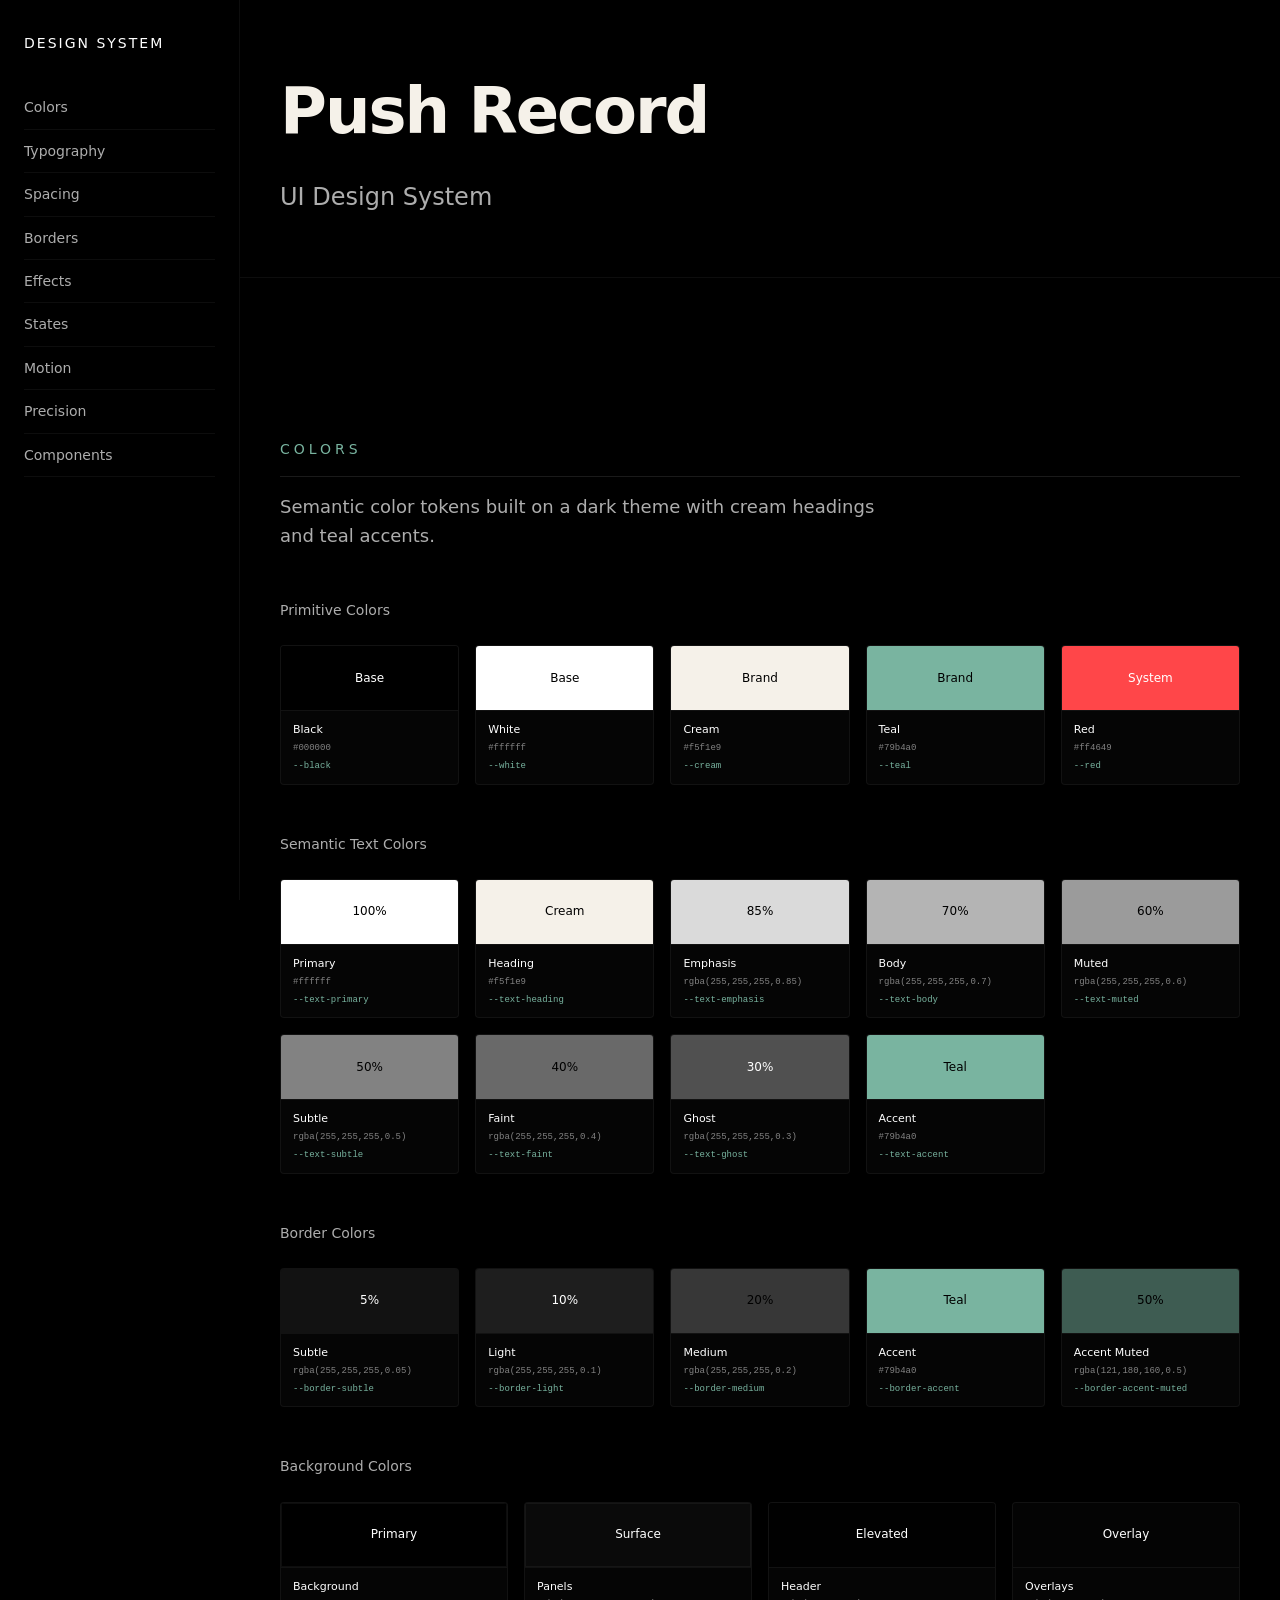
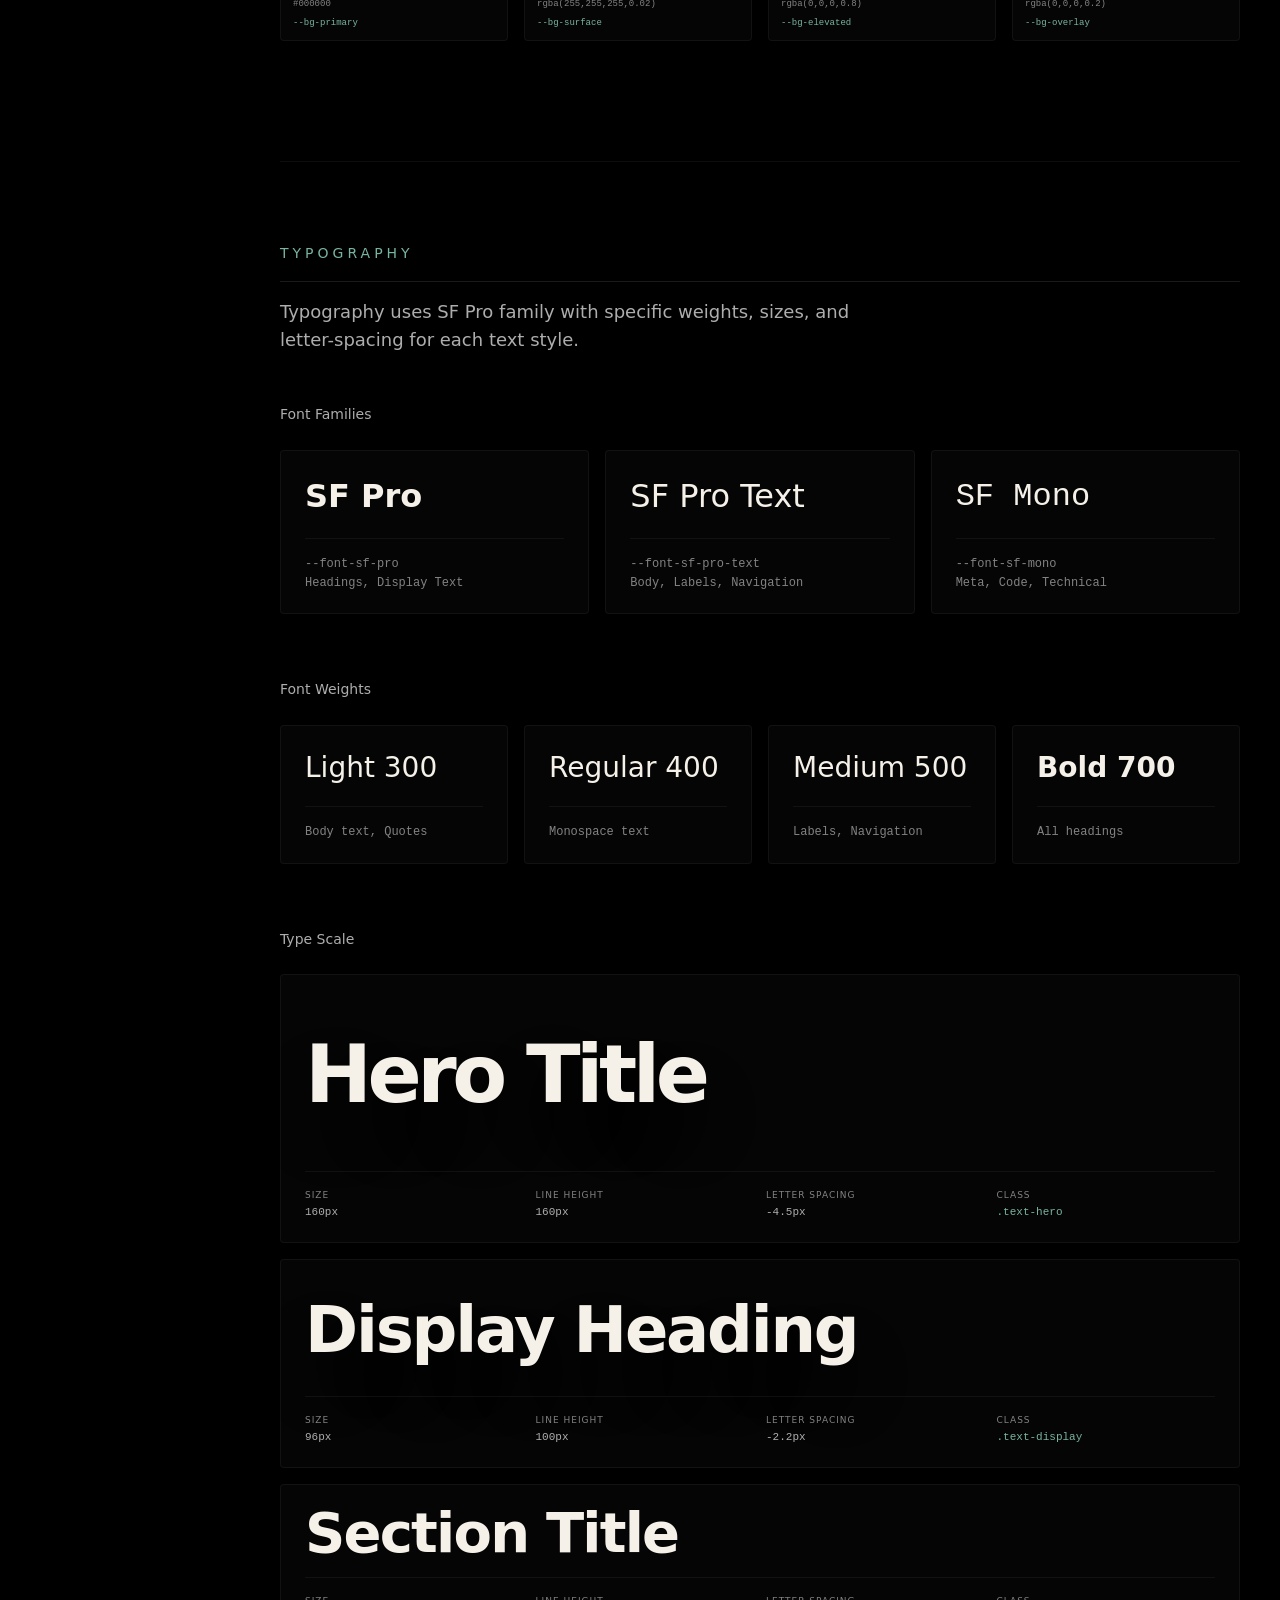
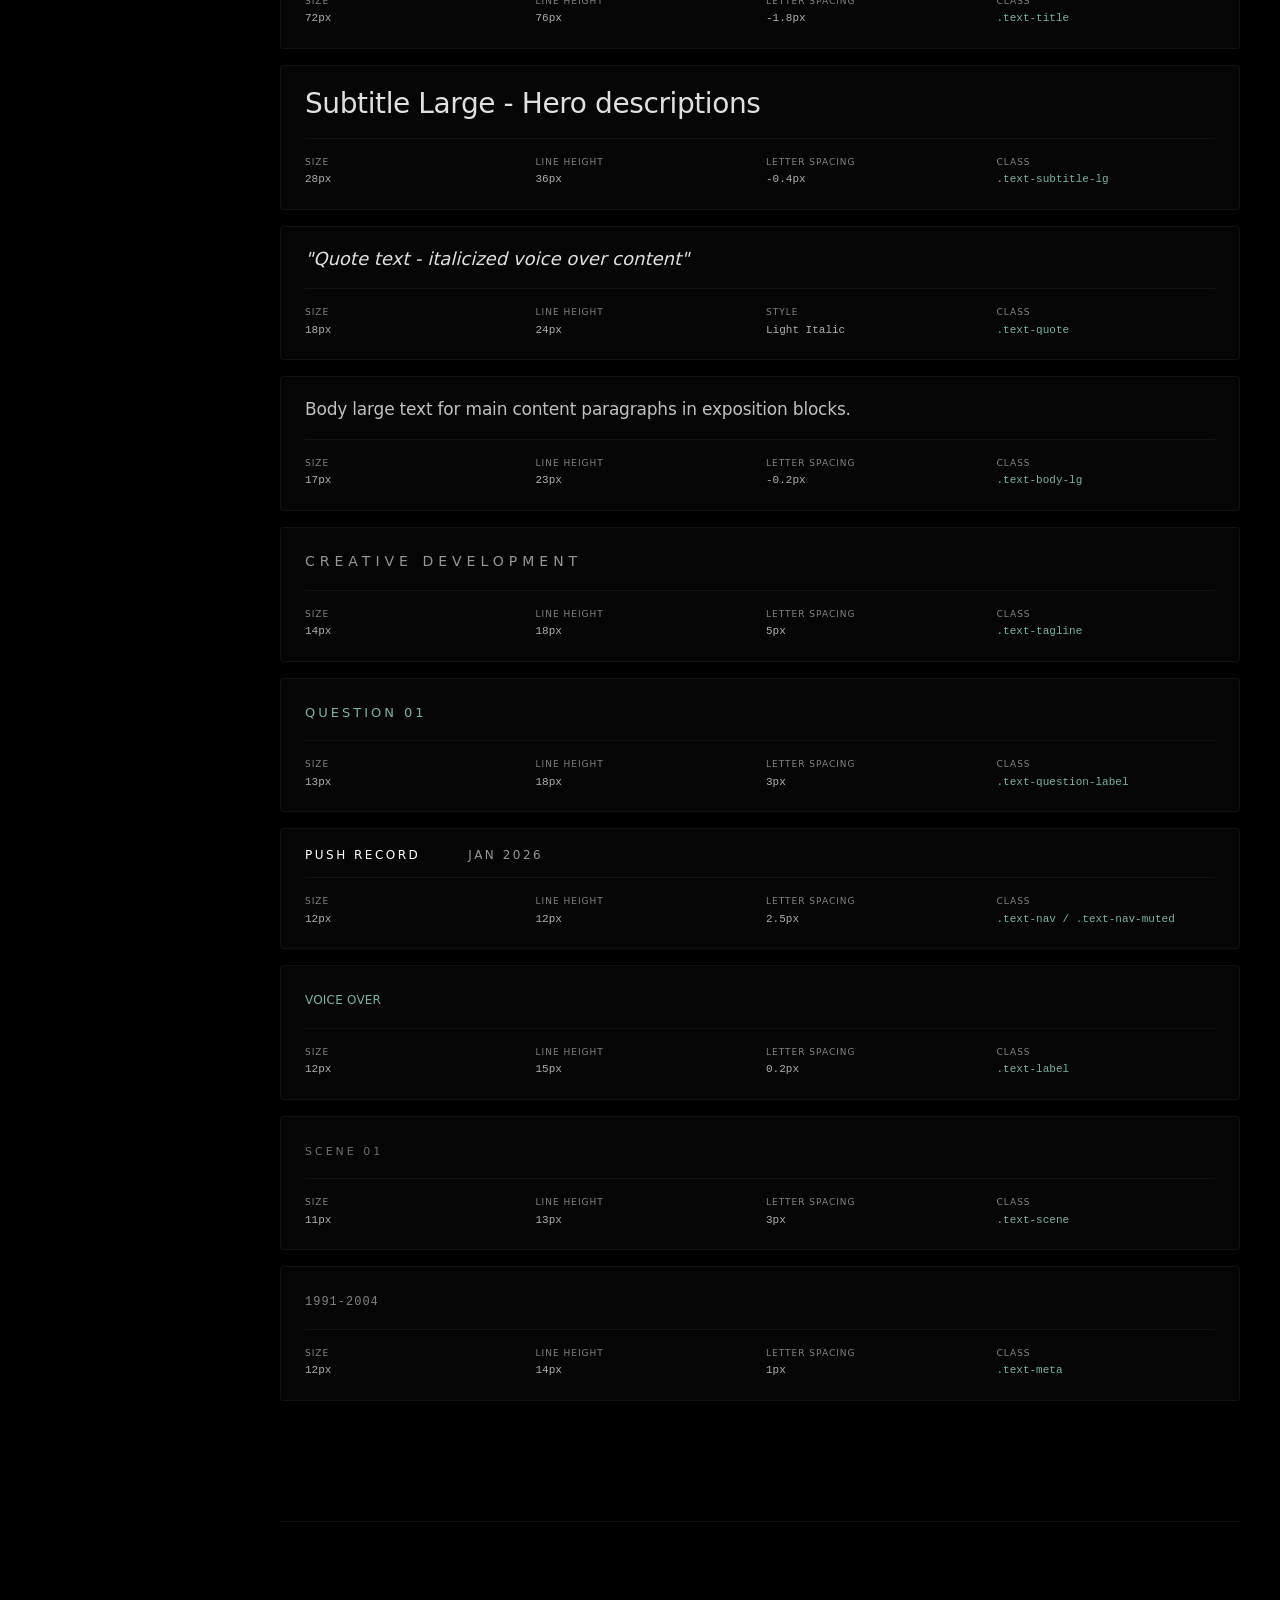
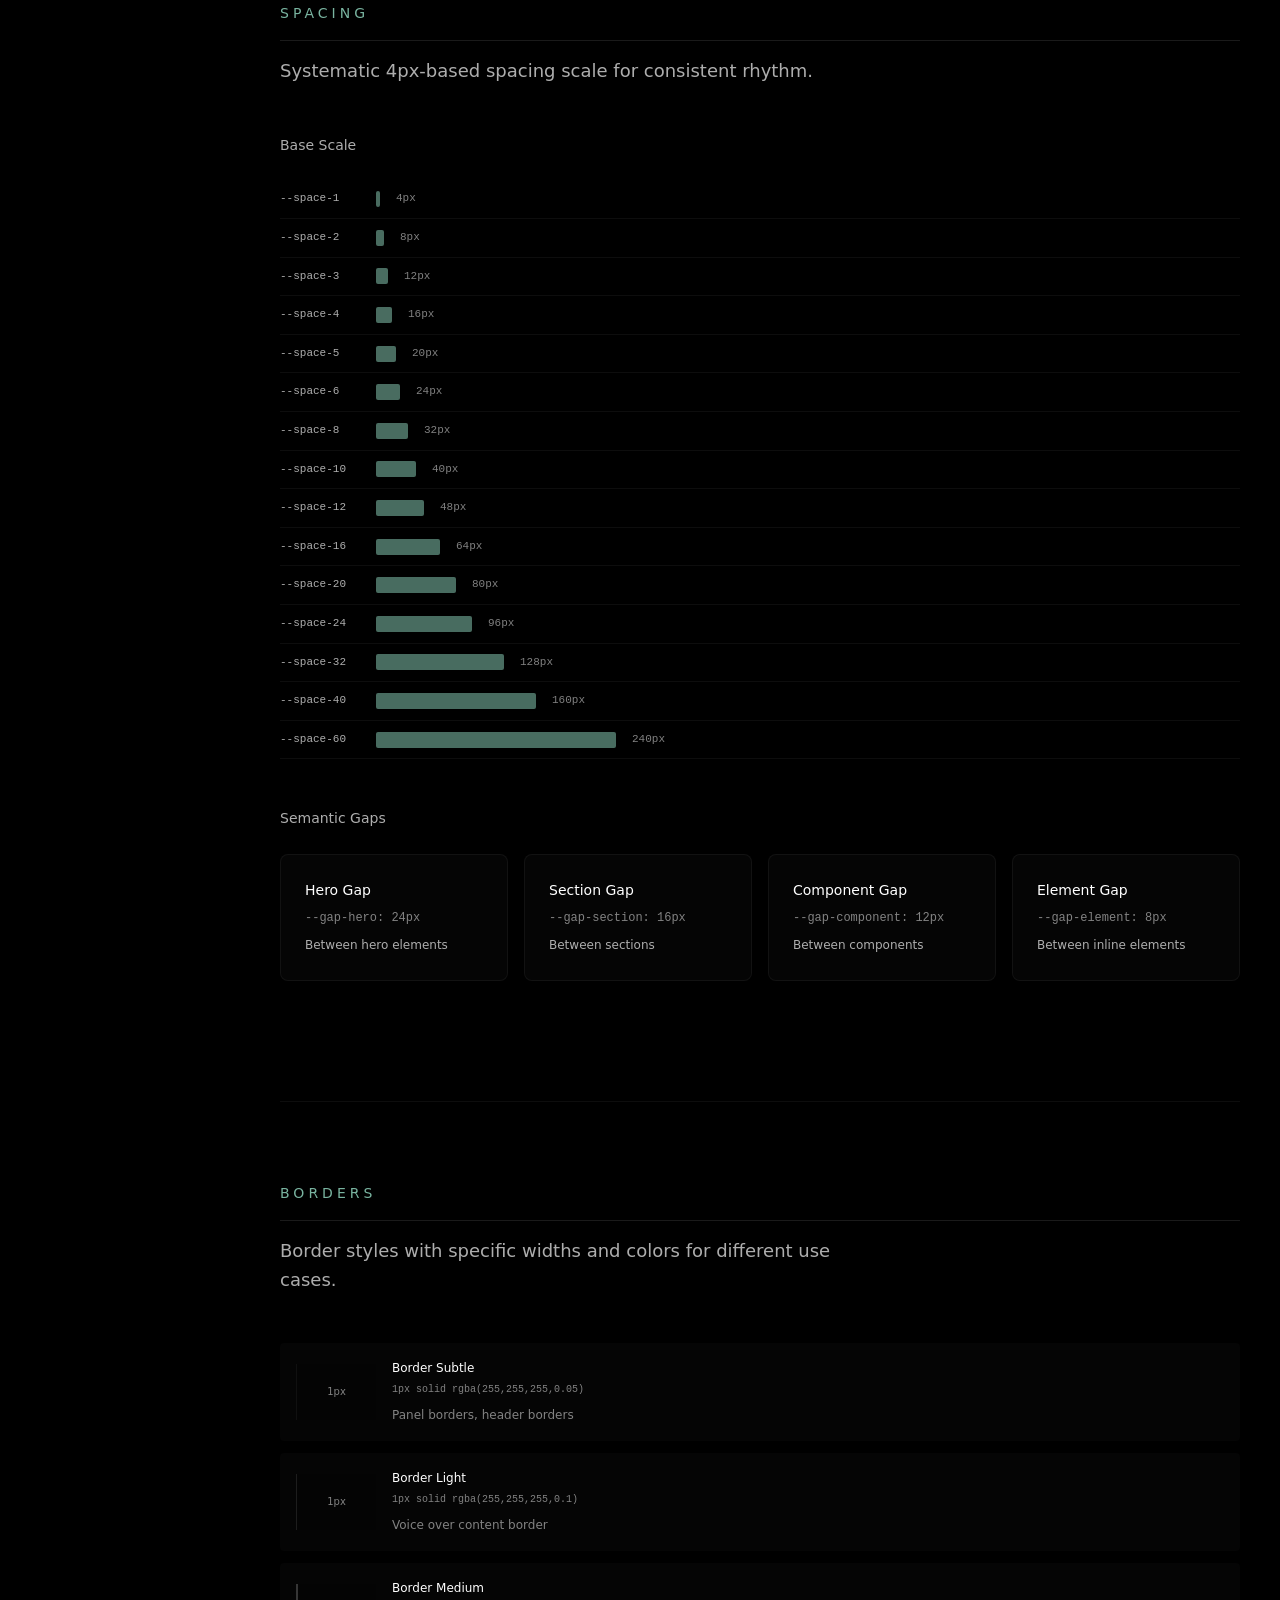
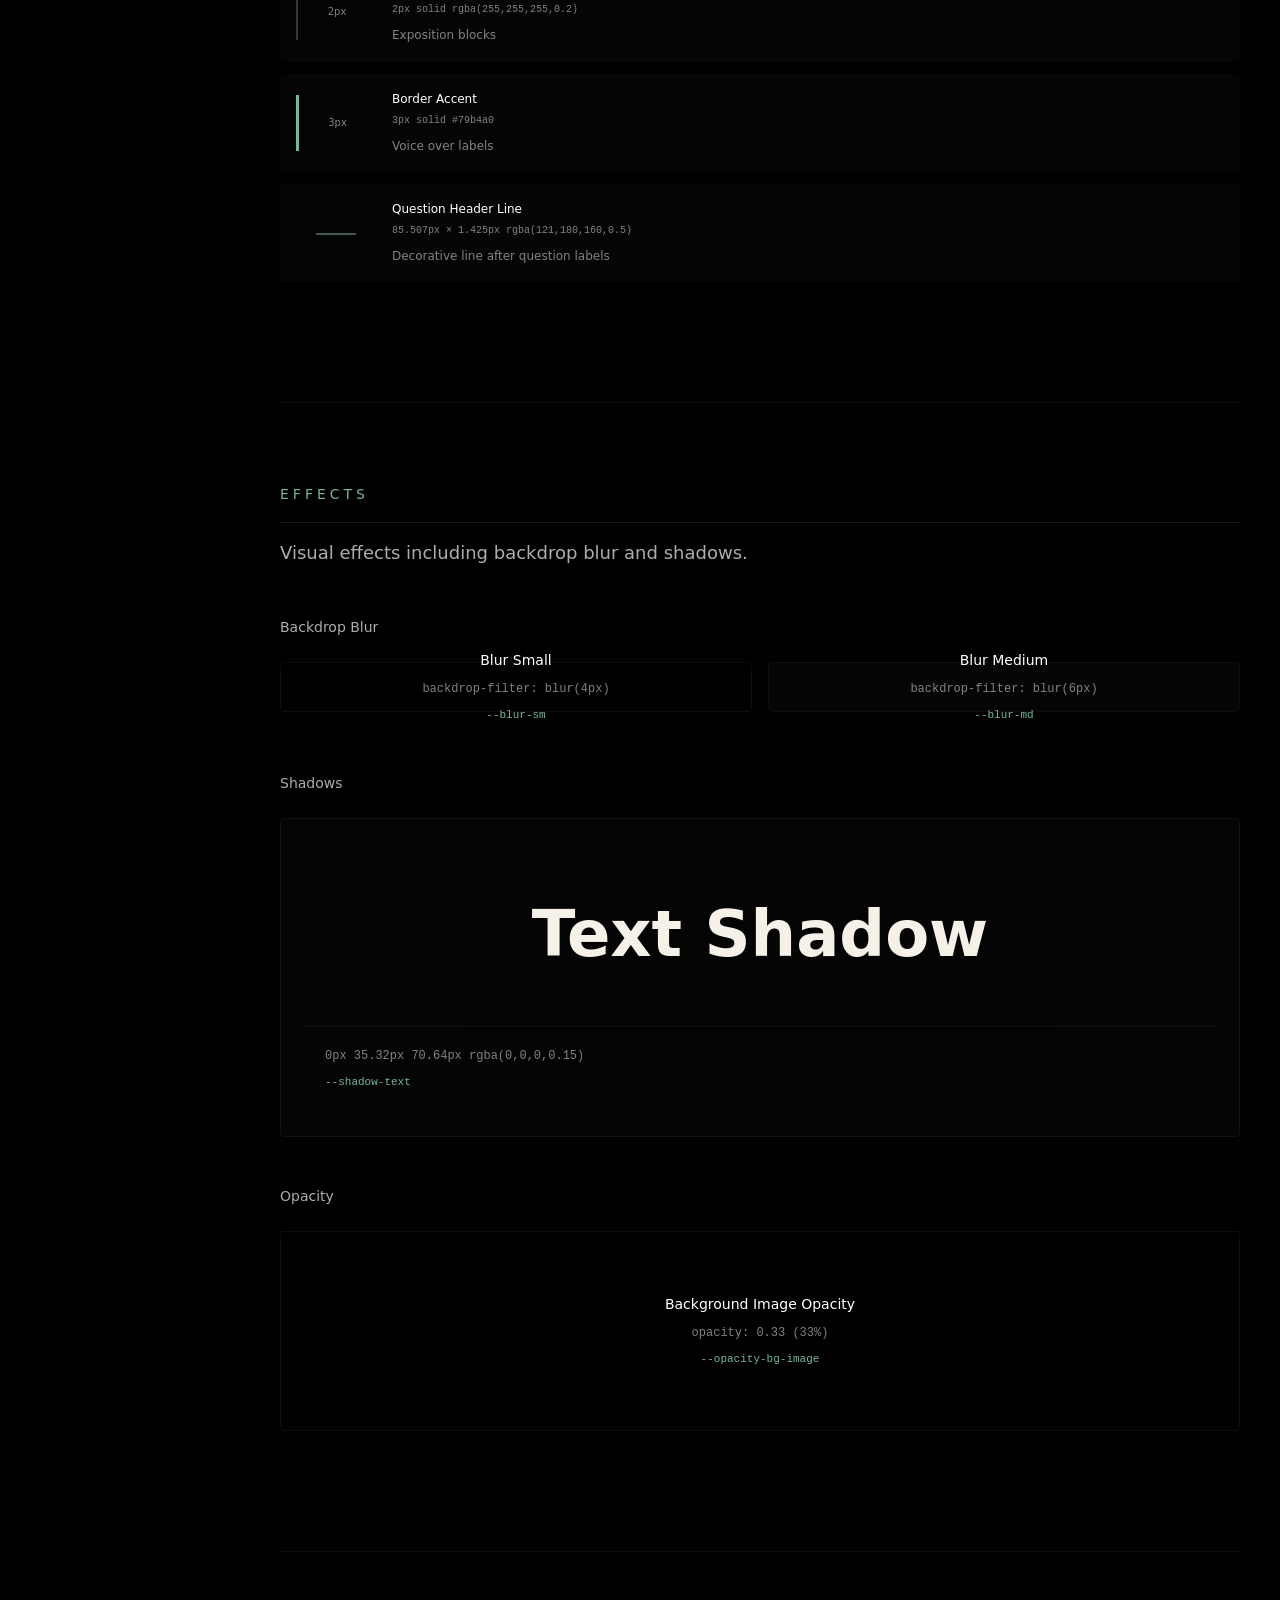
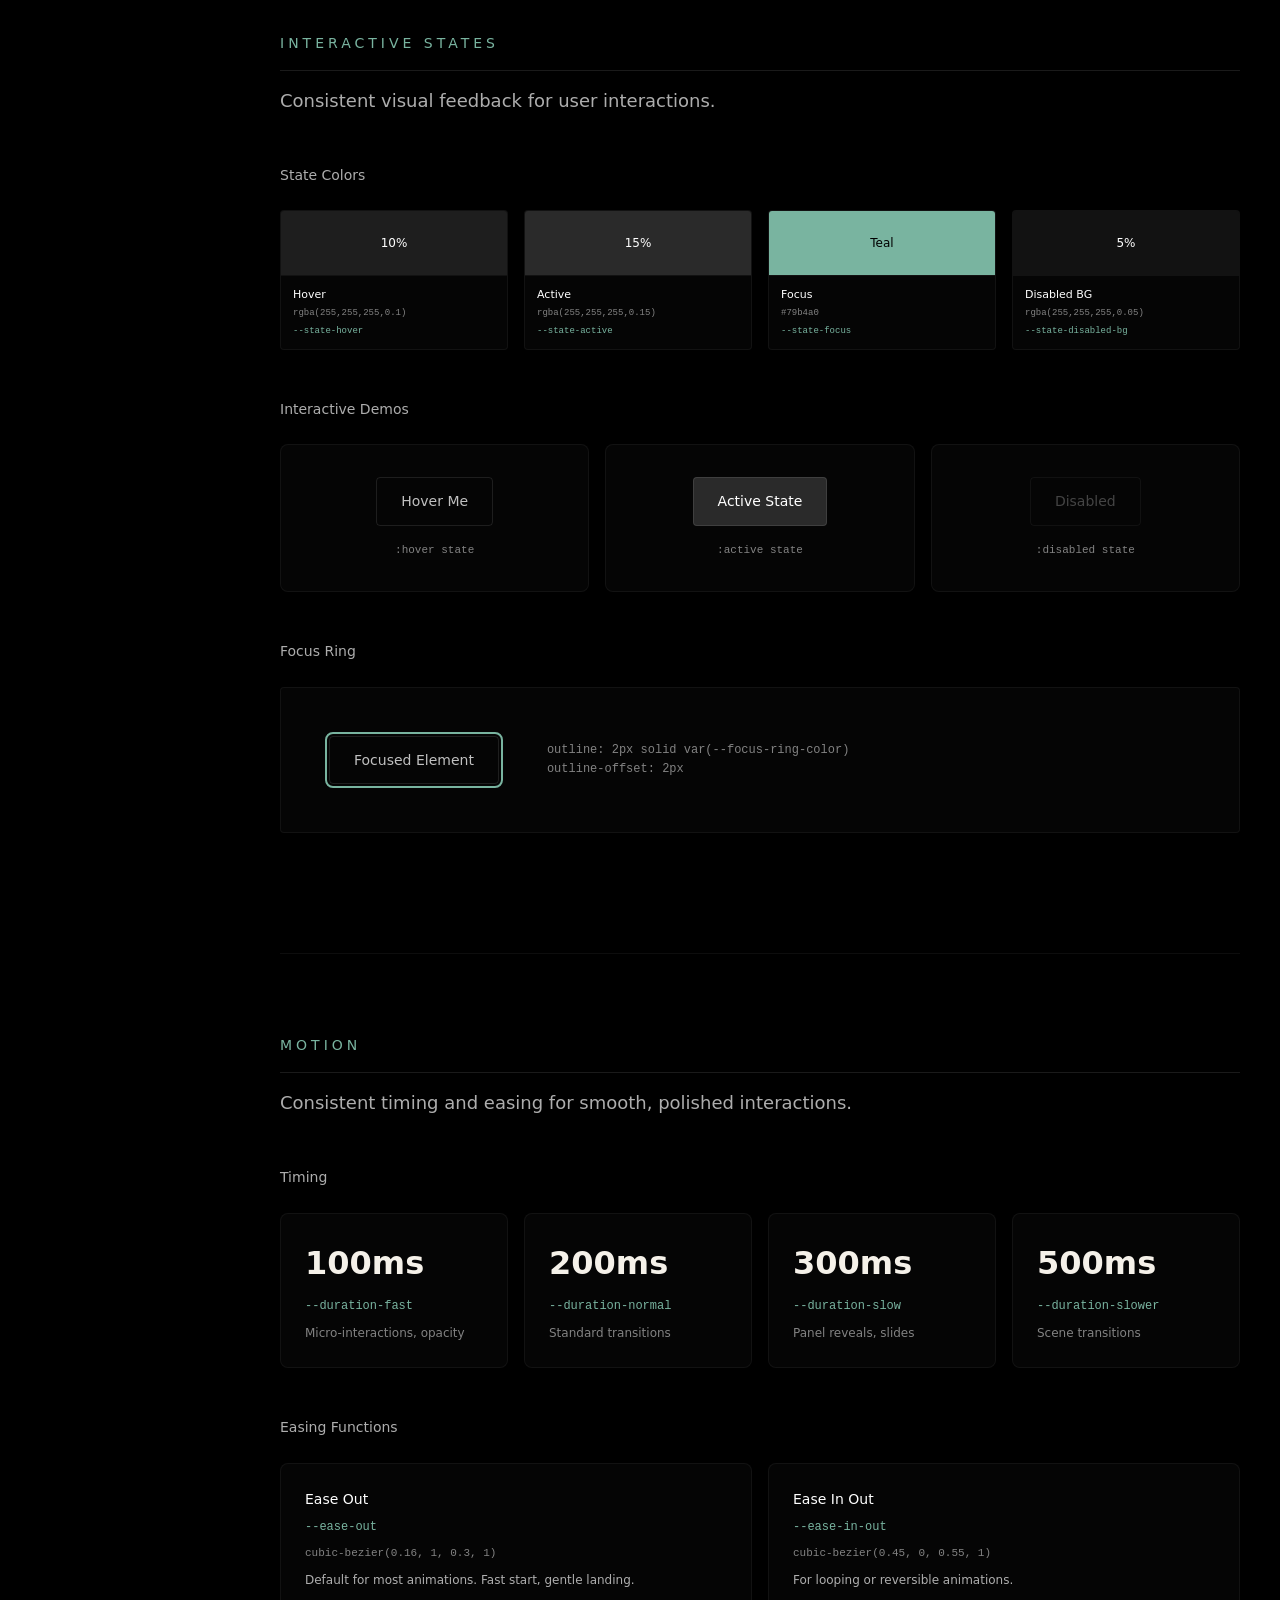
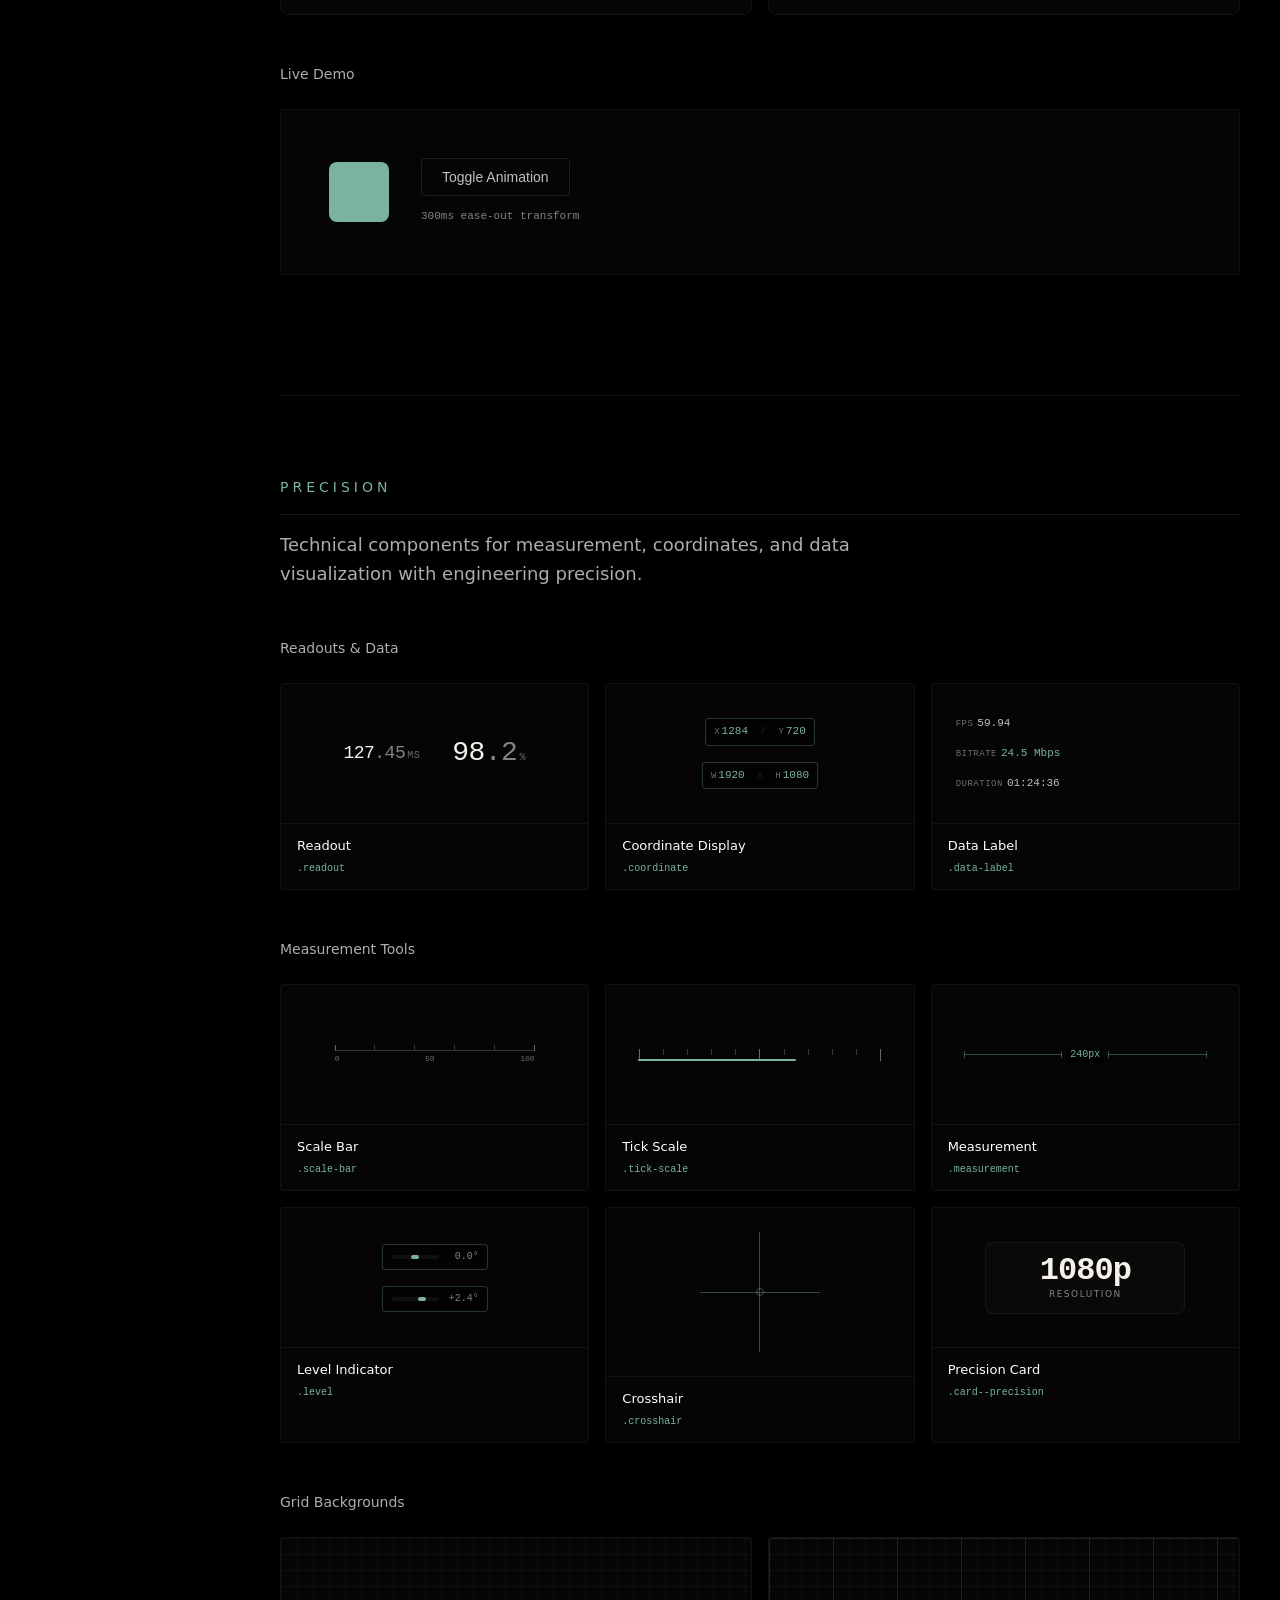
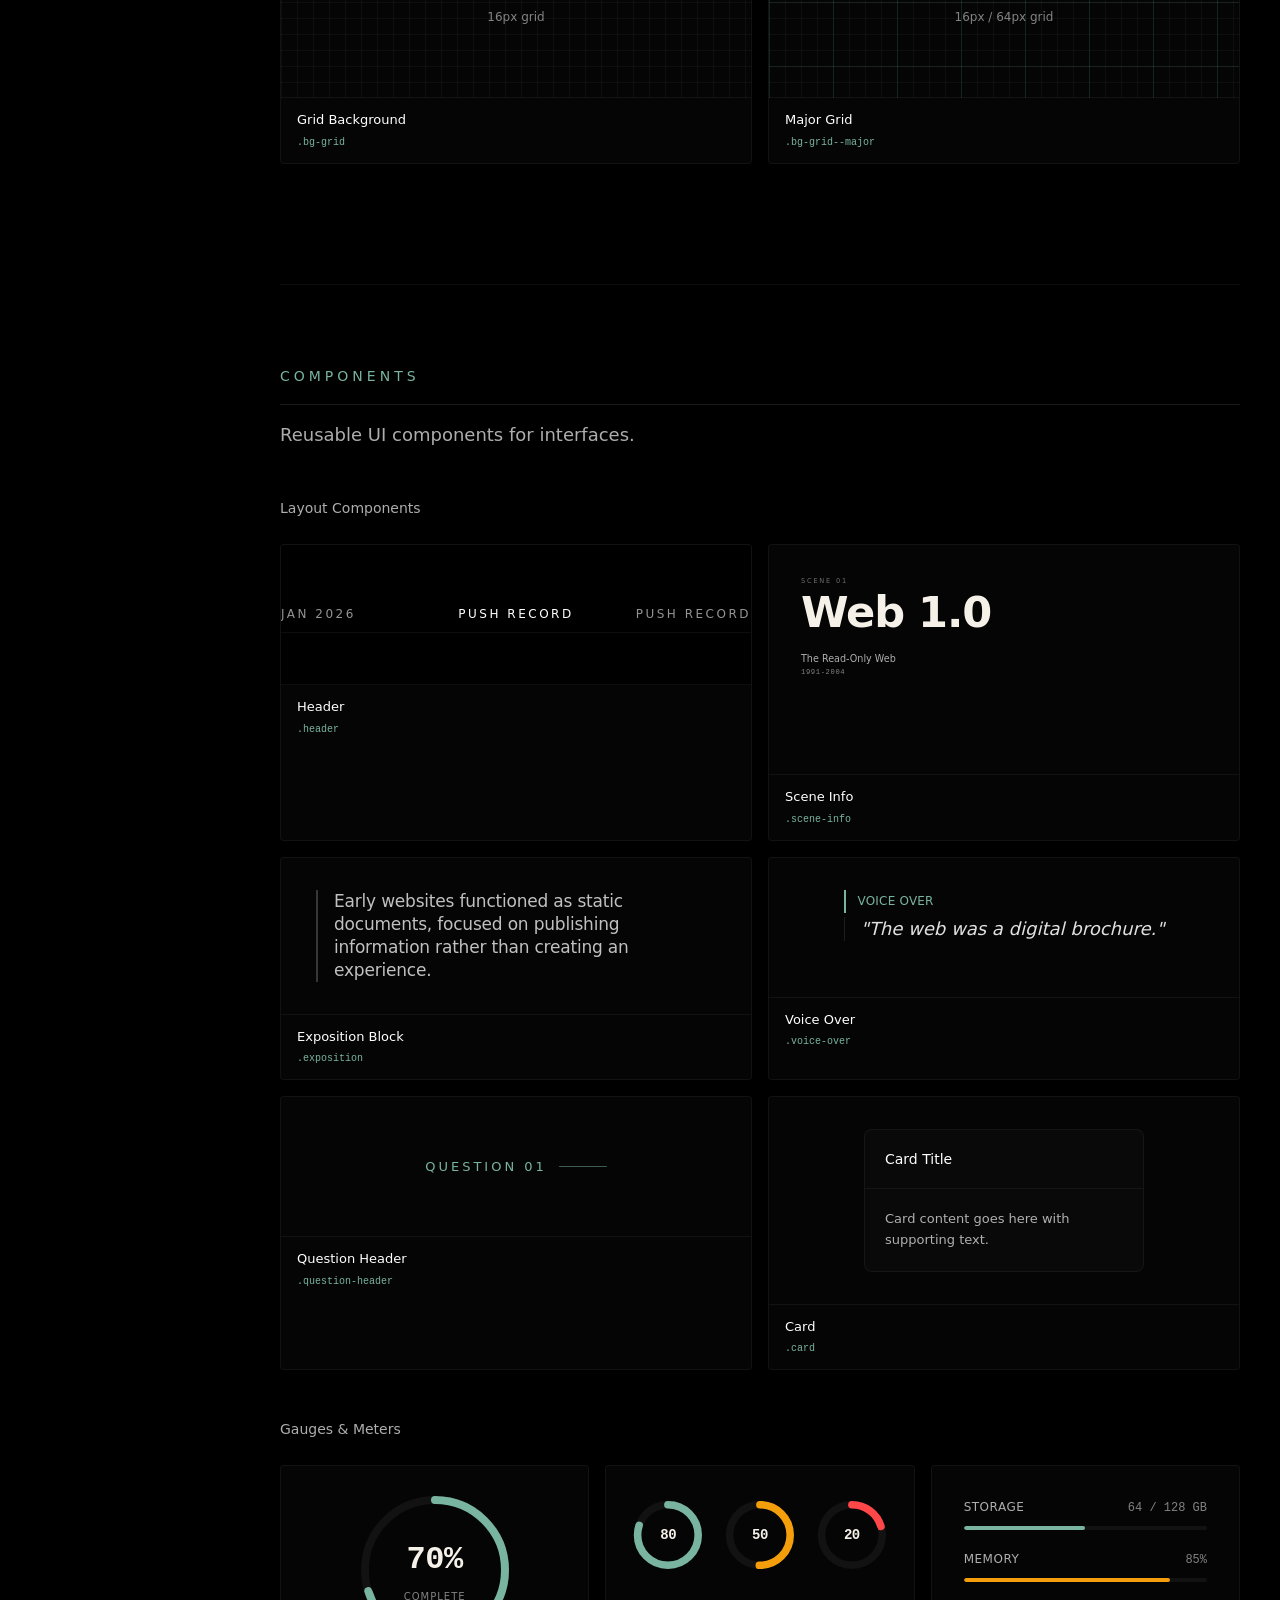
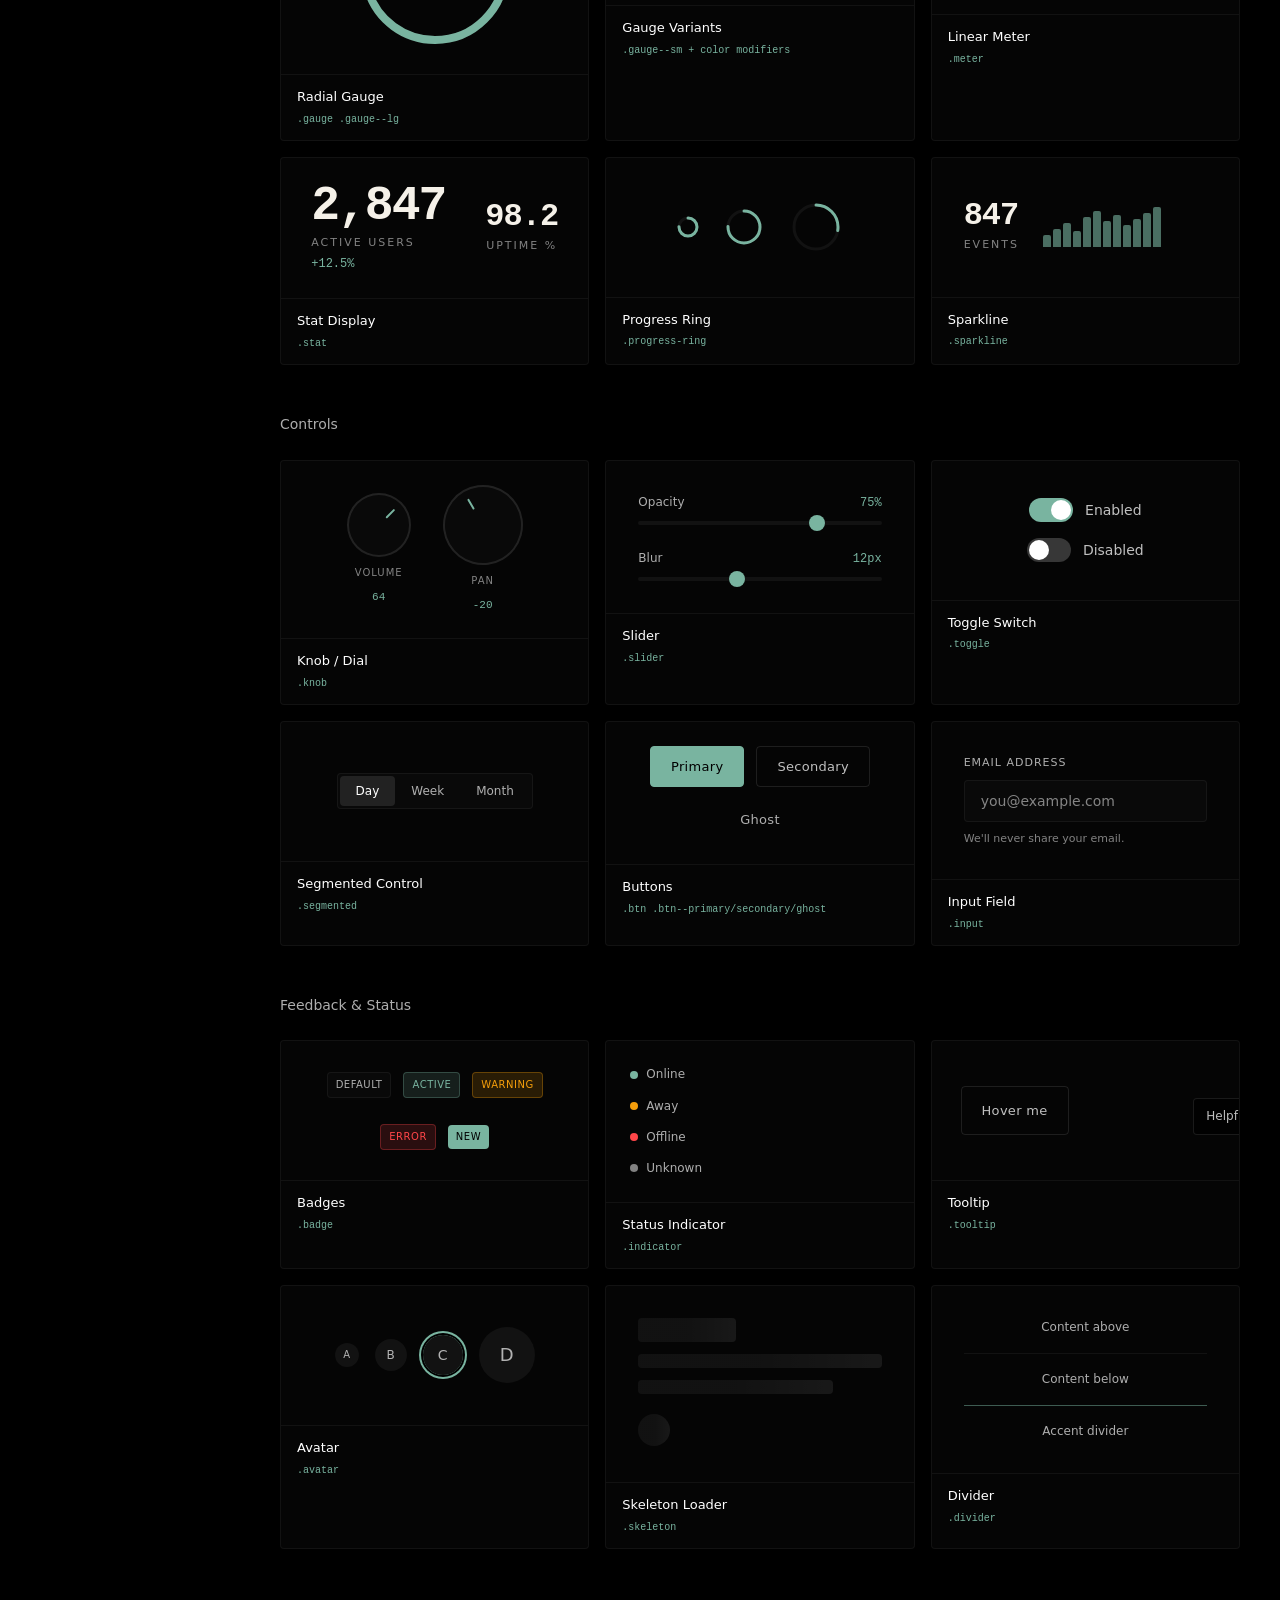
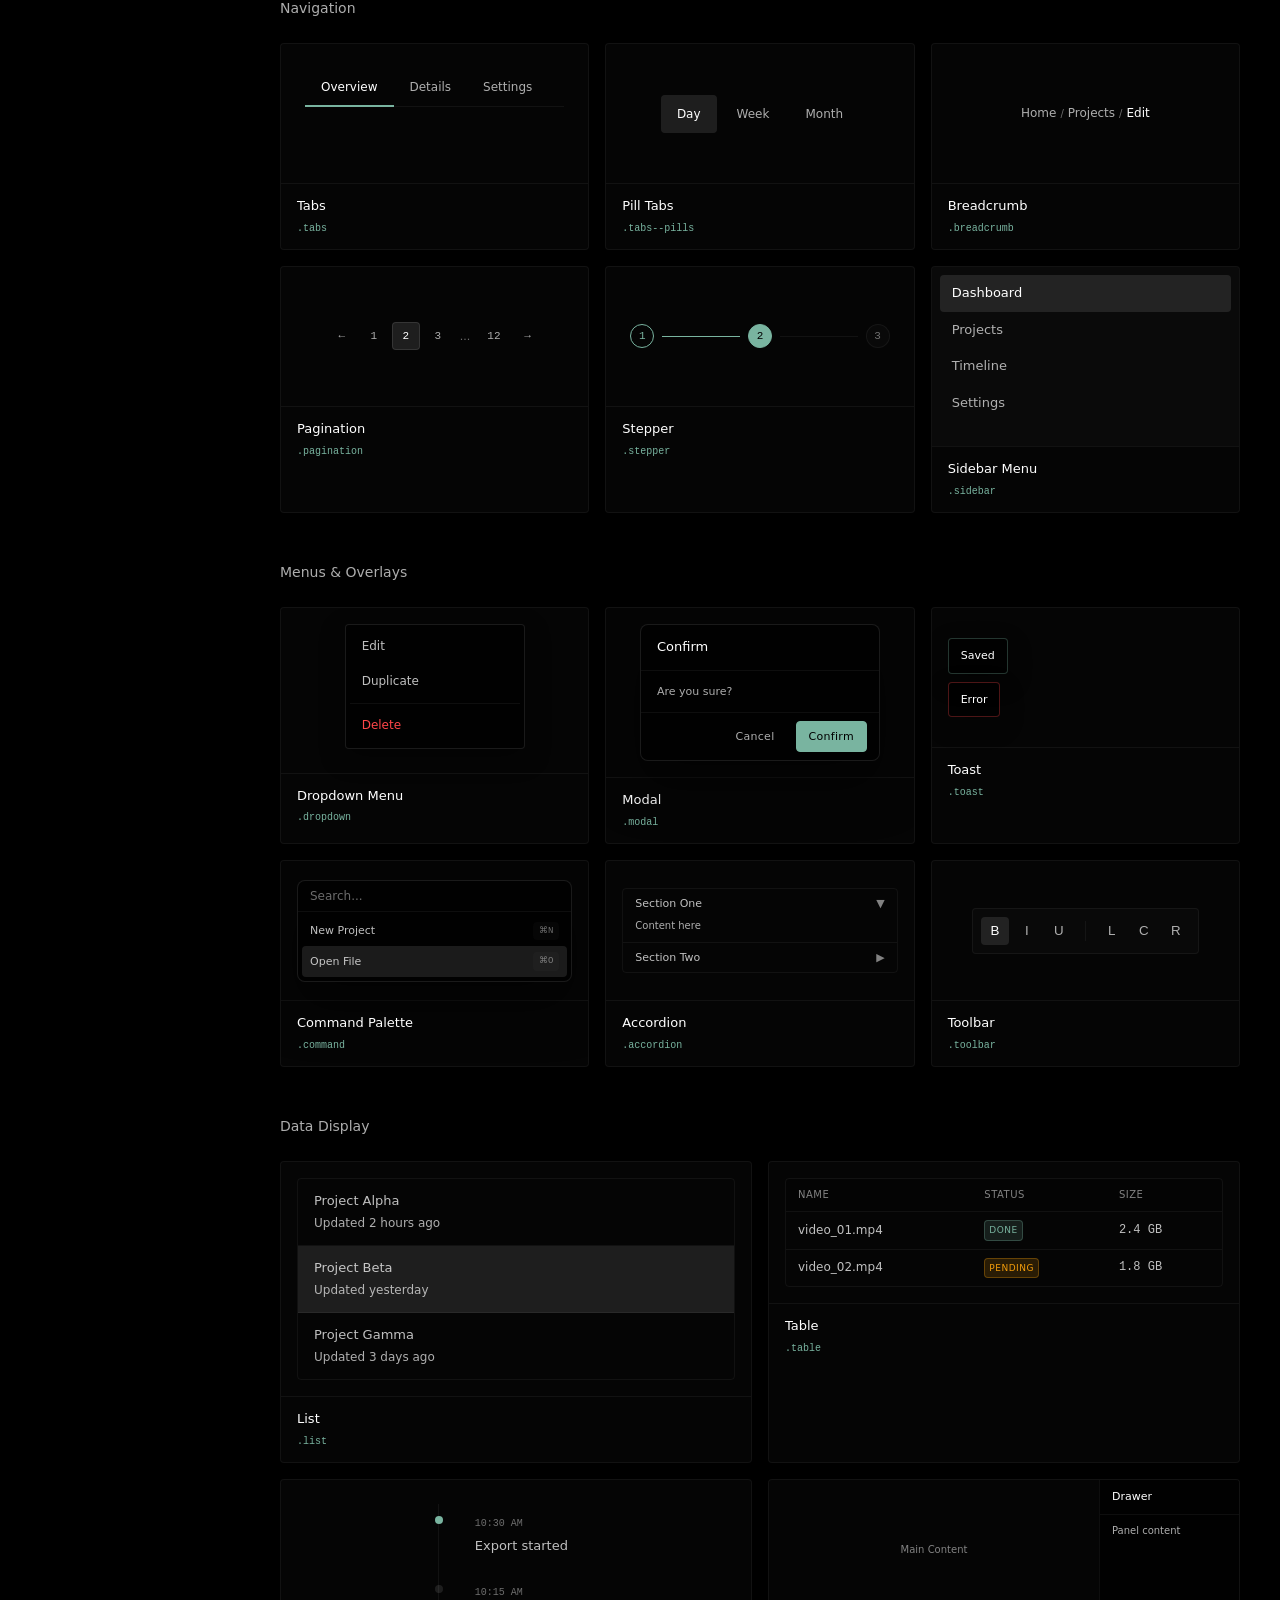
==== commit ff4e9897: "v09.2: Fix audit findings - typography and documentation sync - Fix hardcoded color in .text-subtitl" ====
--- a/design-system.html
+++ b/design-system.html
@@ -762,7 +762,7 @@
             </div>
             <div>
               <div class="ds-type-specimen__label">Line Height</div>
-              <div class="ds-type-specimen__value">140px</div>
+              <div class="ds-type-specimen__value">160px</div>
             </div>
             <div>
               <div class="ds-type-specimen__label">Letter Spacing</div>
@@ -812,7 +812,7 @@
             </div>
             <div>
               <div class="ds-type-specimen__label">Line Height</div>
-              <div class="ds-type-specimen__value">64px</div>
+              <div class="ds-type-specimen__value">76px</div>
             </div>
             <div>
               <div class="ds-type-specimen__label">Letter Spacing</div>
@@ -959,11 +959,11 @@
           <div class="ds-type-specimen__meta">
             <div>
               <div class="ds-type-specimen__label">Size</div>
-              <div class="ds-type-specimen__value">11px</div>
+              <div class="ds-type-specimen__value">12px</div>
             </div>
             <div>
               <div class="ds-type-specimen__label">Line Height</div>
-              <div class="ds-type-specimen__value">11px</div>
+              <div class="ds-type-specimen__value">12px</div>
             </div>
             <div>
               <div class="ds-type-specimen__label">Letter Spacing</div>
@@ -984,11 +984,11 @@
           <div class="ds-type-specimen__meta">
             <div>
               <div class="ds-type-specimen__label">Size</div>
-              <div class="ds-type-specimen__value">11px</div>
+              <div class="ds-type-specimen__value">12px</div>
             </div>
             <div>
               <div class="ds-type-specimen__label">Line Height</div>
-              <div class="ds-type-specimen__value">14px</div>
+              <div class="ds-type-specimen__value">15px</div>
             </div>
             <div>
               <div class="ds-type-specimen__label">Letter Spacing</div>
@@ -1009,11 +1009,11 @@
           <div class="ds-type-specimen__meta">
             <div>
               <div class="ds-type-specimen__label">Size</div>
-              <div class="ds-type-specimen__value">10px</div>
+              <div class="ds-type-specimen__value">11px</div>
             </div>
             <div>
               <div class="ds-type-specimen__label">Line Height</div>
-              <div class="ds-type-specimen__value">12px</div>
+              <div class="ds-type-specimen__value">13px</div>
             </div>
             <div>
               <div class="ds-type-specimen__label">Letter Spacing</div>
@@ -3413,6 +3413,1136 @@
         </div>
       </section>
 
+      <!-- V07: AUDIO & COLOR TOOLS -->
+      <section class="ds-section" id="audio-color">
+        <div class="ds-section-title">Audio & Color Tools</div>
+        <p class="ds-section-description">Professional audio mixing and color grading components.</p>
+
+        <div class="ds-grid ds-grid--3">
+
+          <!-- Mixer Channel -->
+          <div class="ds-component-card">
+            <div class="ds-component-preview" style="gap: 8px;">
+              <div class="mixer-channel">
+                <div class="mixer-channel__header">
+                  <div class="mixer-channel__name">Audio 1</div>
+                </div>
+                <div class="mixer-channel__body">
+                  <div class="mixer-channel__meter">
+                    <div class="mixer-channel__meter-bar">
+                      <div class="mixer-channel__meter-fill" style="height: 65%;"></div>
+                    </div>
+                    <div class="mixer-channel__meter-bar">
+                      <div class="mixer-channel__meter-fill" style="height: 58%;"></div>
+                    </div>
+                  </div>
+                  <div class="mixer-channel__db">-6.2</div>
+                </div>
+                <div class="mixer-channel__controls">
+                  <button class="mixer-channel__btn mixer-channel__btn--mute">M</button>
+                  <button class="mixer-channel__btn mixer-channel__btn--solo">S</button>
+                </div>
+              </div>
+              <div class="mixer-channel">
+                <div class="mixer-channel__header">
+                  <div class="mixer-channel__name">Audio 2</div>
+                </div>
+                <div class="mixer-channel__body">
+                  <div class="mixer-channel__meter">
+                    <div class="mixer-channel__meter-bar">
+                      <div class="mixer-channel__meter-fill" style="height: 45%;"></div>
+                    </div>
+                    <div class="mixer-channel__meter-bar">
+                      <div class="mixer-channel__meter-fill" style="height: 42%;"></div>
+                    </div>
+                  </div>
+                  <div class="mixer-channel__db">-12.0</div>
+                </div>
+                <div class="mixer-channel__controls">
+                  <button class="mixer-channel__btn mixer-channel__btn--mute active">M</button>
+                  <button class="mixer-channel__btn mixer-channel__btn--solo">S</button>
+                </div>
+              </div>
+            </div>
+            <div class="ds-component-info">
+              <div class="ds-component-name">Mixer Channel</div>
+              <div class="ds-component-class">.mixer-channel</div>
+            </div>
+          </div>
+
+          <!-- Color Wheel -->
+          <div class="ds-component-card">
+            <div class="ds-component-preview">
+              <div class="color-wheel">
+                <div class="color-wheel__ring">
+                  <div class="color-wheel__center">
+                    <div class="color-wheel__handle" style="left: 55%; top: 45%;"></div>
+                  </div>
+                </div>
+                <div class="color-wheel__label">Lift</div>
+              </div>
+            </div>
+            <div class="ds-component-info">
+              <div class="ds-component-name">Color Wheel</div>
+              <div class="ds-component-class">.color-wheel</div>
+            </div>
+          </div>
+
+          <!-- Color Sliders -->
+          <div class="ds-component-card">
+            <div class="ds-component-preview" style="width: 100%; padding: 16px;">
+              <div class="color-sliders" style="width: 100%;">
+                <div class="color-slider">
+                  <span class="color-slider__label">R</span>
+                  <div class="color-slider__track color-slider__track--red">
+                    <div class="color-slider__thumb" style="left: 70%;"></div>
+                  </div>
+                  <span class="color-slider__value">178</span>
+                </div>
+                <div class="color-slider">
+                  <span class="color-slider__label">G</span>
+                  <div class="color-slider__track color-slider__track--green">
+                    <div class="color-slider__thumb" style="left: 55%;"></div>
+                  </div>
+                  <span class="color-slider__value">140</span>
+                </div>
+                <div class="color-slider">
+                  <span class="color-slider__label">B</span>
+                  <div class="color-slider__track color-slider__track--blue">
+                    <div class="color-slider__thumb" style="left: 45%;"></div>
+                  </div>
+                  <span class="color-slider__value">115</span>
+                </div>
+              </div>
+            </div>
+            <div class="ds-component-info">
+              <div class="ds-component-name">Color Sliders</div>
+              <div class="ds-component-class">.color-sliders</div>
+            </div>
+          </div>
+
+          <!-- Vectorscope -->
+          <div class="ds-component-card">
+            <div class="ds-component-preview">
+              <div class="vectorscope">
+                <svg class="vectorscope__grid" viewBox="0 0 160 160">
+                  <circle class="vectorscope__circle" cx="80" cy="80" r="70"/>
+                  <circle class="vectorscope__circle" cx="80" cy="80" r="45"/>
+                  <line class="vectorscope__crosshair" x1="80" y1="10" x2="80" y2="150"/>
+                  <line class="vectorscope__crosshair" x1="10" y1="80" x2="150" y2="80"/>
+                </svg>
+                <div class="vectorscope__target vectorscope__target--r"></div>
+                <div class="vectorscope__target vectorscope__target--yl"></div>
+                <div class="vectorscope__target vectorscope__target--g"></div>
+                <div class="vectorscope__target vectorscope__target--cy"></div>
+                <div class="vectorscope__target vectorscope__target--b"></div>
+                <div class="vectorscope__target vectorscope__target--mg"></div>
+                <span class="vectorscope__label">Vectorscope</span>
+              </div>
+            </div>
+            <div class="ds-component-info">
+              <div class="ds-component-name">Vectorscope</div>
+              <div class="ds-component-class">.vectorscope</div>
+            </div>
+          </div>
+
+          <!-- Waveform Monitor -->
+          <div class="ds-component-card">
+            <div class="ds-component-preview" style="width: 100%; padding: 8px;">
+              <div class="waveform-monitor" style="width: 100%;">
+                <div class="waveform-monitor__grid">
+                  <div class="waveform-monitor__line waveform-monitor__line--major"></div>
+                  <div class="waveform-monitor__line"></div>
+                  <div class="waveform-monitor__line waveform-monitor__line--major"></div>
+                  <div class="waveform-monitor__line"></div>
+                  <div class="waveform-monitor__line waveform-monitor__line--major"></div>
+                </div>
+                <span class="waveform-monitor__scale waveform-monitor__scale--100">100</span>
+                <span class="waveform-monitor__scale waveform-monitor__scale--50">50</span>
+                <span class="waveform-monitor__scale waveform-monitor__scale--0">0</span>
+                <span class="waveform-monitor__label">Luma</span>
+              </div>
+            </div>
+            <div class="ds-component-info">
+              <div class="ds-component-name">Waveform Monitor</div>
+              <div class="ds-component-class">.waveform-monitor</div>
+            </div>
+          </div>
+
+          <!-- Filmstrip -->
+          <div class="ds-component-card">
+            <div class="ds-component-preview" style="width: 100%; padding: 8px;">
+              <div class="filmstrip" style="width: 100%;">
+                <div class="filmstrip__frame" style="background: linear-gradient(135deg, #1a2030 0%, #101520 100%);">
+                  <span class="filmstrip__frame-time">00:00</span>
+                </div>
+                <div class="filmstrip__frame" style="background: linear-gradient(135deg, #1a2530 0%, #102020 100%);">
+                  <span class="filmstrip__frame-time">00:05</span>
+                </div>
+                <div class="filmstrip__frame filmstrip__frame--current" style="background: linear-gradient(135deg, #202535 0%, #151a25 100%);">
+                  <span class="filmstrip__frame-time">00:10</span>
+                </div>
+                <div class="filmstrip__frame" style="background: linear-gradient(135deg, #252030 0%, #1a1520 100%);">
+                  <span class="filmstrip__frame-time">00:15</span>
+                </div>
+              </div>
+            </div>
+            <div class="ds-component-info">
+              <div class="ds-component-name">Filmstrip</div>
+              <div class="ds-component-class">.filmstrip</div>
+            </div>
+          </div>
+
+        </div>
+      </section>
+
+      <!-- V07: EDITOR TOOLS -->
+      <section class="ds-section" id="editor-tools">
+        <div class="ds-section-title">Editor Tools</div>
+        <p class="ds-section-description">Inspector panels, keyframe editors, and workflow tools.</p>
+
+        <div class="ds-grid ds-grid--2">
+
+          <!-- Inspector Panel -->
+          <div class="ds-component-card">
+            <div class="ds-component-preview" style="width: 100%; padding: 0;">
+              <div class="inspector" style="width: 100%;">
+                <div class="inspector__header">
+                  <span class="inspector__icon">⬜</span>
+                  <span class="inspector__title">Clip Properties</span>
+                </div>
+                <div class="inspector__body">
+                  <div class="inspector__section">
+                    <div class="inspector__section-header">
+                      <span class="inspector__section-title">Transform</span>
+                      <span class="inspector__section-toggle">▼</span>
+                    </div>
+                    <div class="inspector__section-content">
+                      <div class="inspector__row">
+                        <span class="inspector__label">Position</span>
+                        <input class="inspector__input" value="960, 540" style="width: 80px;">
+                      </div>
+                      <div class="inspector__row">
+                        <span class="inspector__label">Scale</span>
+                        <input class="inspector__input" value="100%" style="width: 60px;">
+                      </div>
+                      <div class="inspector__row">
+                        <span class="inspector__label">Rotation</span>
+                        <input class="inspector__input" value="0.0°" style="width: 60px;">
+                      </div>
+                    </div>
+                  </div>
+                </div>
+              </div>
+            </div>
+            <div class="ds-component-info">
+              <div class="ds-component-name">Inspector Panel</div>
+              <div class="ds-component-class">.inspector</div>
+            </div>
+          </div>
+
+          <!-- Keyframe Track -->
+          <div class="ds-component-card">
+            <div class="ds-component-preview" style="width: 100%; padding: 0; flex-direction: column; align-items: stretch;">
+              <div class="keyframe-track">
+                <span class="keyframe-track__label">Position X</span>
+                <div class="keyframe-track__timeline">
+                  <div class="keyframe" style="left: 15%;"></div>
+                  <div class="keyframe keyframe--selected" style="left: 45%;"></div>
+                  <div class="keyframe" style="left: 80%;"></div>
+                </div>
+              </div>
+              <div class="keyframe-track">
+                <span class="keyframe-track__label">Opacity</span>
+                <div class="keyframe-track__timeline">
+                  <div class="keyframe" style="left: 10%;"></div>
+                  <div class="keyframe" style="left: 90%;"></div>
+                </div>
+              </div>
+              <div class="keyframe-track">
+                <span class="keyframe-track__label">Scale</span>
+                <div class="keyframe-track__timeline">
+                  <div class="keyframe" style="left: 20%;"></div>
+                  <div class="keyframe" style="left: 60%;"></div>
+                </div>
+              </div>
+            </div>
+            <div class="ds-component-info">
+              <div class="ds-component-name">Keyframe Track</div>
+              <div class="ds-component-class">.keyframe-track</div>
+            </div>
+          </div>
+
+          <!-- Render Queue -->
+          <div class="ds-component-card">
+            <div class="ds-component-preview" style="width: 100%; padding: 0;">
+              <div class="render-queue" style="width: 100%;">
+                <div class="render-queue__header">
+                  <span class="render-queue__title">Render Queue</span>
+                  <span class="render-queue__count">2 jobs</span>
+                </div>
+                <div class="render-queue__list">
+                  <div class="render-job">
+                    <div class="render-job__header">
+                      <div class="render-job__status render-job__status--rendering"></div>
+                      <span class="render-job__name">Final_Cut_v3.mp4</span>
+                      <span class="render-job__format">H.264</span>
+                    </div>
+                    <div class="render-job__progress">
+                      <div class="render-job__progress-fill" style="width: 67%;"></div>
+                    </div>
+                    <div class="render-job__meta">
+                      <span>67% complete</span>
+                      <span>ETA: 4:32</span>
+                    </div>
+                  </div>
+                  <div class="render-job">
+                    <div class="render-job__header">
+                      <div class="render-job__status render-job__status--pending"></div>
+                      <span class="render-job__name">Promo_Short.mp4</span>
+                      <span class="render-job__format">ProRes</span>
+                    </div>
+                    <div class="render-job__progress">
+                      <div class="render-job__progress-fill" style="width: 0%;"></div>
+                    </div>
+                    <div class="render-job__meta">
+                      <span>Queued</span>
+                      <span>—</span>
+                    </div>
+                  </div>
+                </div>
+              </div>
+            </div>
+            <div class="ds-component-info">
+              <div class="ds-component-name">Render Queue</div>
+              <div class="ds-component-class">.render-queue</div>
+            </div>
+          </div>
+
+          <!-- Effect Stack -->
+          <div class="ds-component-card">
+            <div class="ds-component-preview" style="width: 100%; padding: 8px;">
+              <div class="effect-stack" style="width: 100%;">
+                <div class="effect-item effect-item--selected">
+                  <span class="effect-item__drag">⋮⋮</span>
+                  <span class="effect-item__toggle">●</span>
+                  <span class="effect-item__name">Lumetri Color</span>
+                  <span class="effect-item__expand">▼</span>
+                </div>
+                <div class="effect-item">
+                  <span class="effect-item__drag">⋮⋮</span>
+                  <span class="effect-item__toggle">●</span>
+                  <span class="effect-item__name">Sharpen</span>
+                  <span class="effect-item__badge">GPU</span>
+                  <span class="effect-item__expand">▶</span>
+                </div>
+                <div class="effect-item effect-item--disabled">
+                  <span class="effect-item__drag">⋮⋮</span>
+                  <span class="effect-item__toggle effect-item__toggle--disabled">○</span>
+                  <span class="effect-item__name">Noise Reduction</span>
+                  <span class="effect-item__expand">▶</span>
+                </div>
+              </div>
+            </div>
+            <div class="ds-component-info">
+              <div class="ds-component-name">Effect Stack</div>
+              <div class="ds-component-class">.effect-stack</div>
+            </div>
+          </div>
+
+        </div>
+      </section>
+
+      <!-- V07: COLLABORATION -->
+      <section class="ds-section" id="collaboration">
+        <div class="ds-section-title">Collaboration</div>
+        <p class="ds-section-description">Notes, versioning, and team workflow components.</p>
+
+        <div class="ds-grid ds-grid--2">
+
+          <!-- Project Note -->
+          <div class="ds-component-card">
+            <div class="ds-component-preview" style="width: 100%; padding: 16px;">
+              <div class="note" style="width: 100%;">
+                <div class="note__avatar">JD</div>
+                <div class="note__content">
+                  <div class="note__header">
+                    <span class="note__author">John Doe</span>
+                    <span class="note__timecode">@01:24:36</span>
+                  </div>
+                  <div class="note__body">The color grade here feels too warm. Can we cool it down slightly and add more contrast?</div>
+                  <div class="note__time">2 hours ago</div>
+                </div>
+              </div>
+            </div>
+            <div class="ds-component-info">
+              <div class="ds-component-name">Project Note</div>
+              <div class="ds-component-class">.note</div>
+            </div>
+          </div>
+
+          <!-- Version History -->
+          <div class="ds-component-card">
+            <div class="ds-component-preview" style="width: 100%; padding: 8px;">
+              <div class="version-list" style="width: 100%;">
+                <div class="version-item version-item--current">
+                  <div class="version-item__marker">
+                    <div class="version-item__dot"></div>
+                    <div class="version-item__line"></div>
+                  </div>
+                  <div class="version-item__content">
+                    <div class="version-item__header">
+                      <span class="version-item__name">v3.2 - Final Review</span>
+                      <span class="version-item__tag">Current</span>
+                    </div>
+                    <div class="version-item__meta">Color correction and audio mix</div>
+                    <div class="version-item__time">Today, 2:34 PM</div>
+                  </div>
+                </div>
+                <div class="version-item">
+                  <div class="version-item__marker">
+                    <div class="version-item__dot"></div>
+                    <div class="version-item__line"></div>
+                  </div>
+                  <div class="version-item__content">
+                    <div class="version-item__header">
+                      <span class="version-item__name">v3.1 - Client Review</span>
+                    </div>
+                    <div class="version-item__meta">Added intro sequence</div>
+                    <div class="version-item__time">Yesterday, 11:20 AM</div>
+                  </div>
+                </div>
+              </div>
+            </div>
+            <div class="ds-component-info">
+              <div class="ds-component-name">Version History</div>
+              <div class="ds-component-class">.version-list</div>
+            </div>
+          </div>
+
+        </div>
+      </section>
+
+      <!-- CODE AS DESIGN -->
+      <section class="ds-section" id="code-philosophy">
+        <div class="ds-section-title">Code as Design Language</div>
+        <p class="ds-section-description">The naming conventions themselves are part of the visual identity.</p>
+
+        <div style="display: grid; grid-template-columns: 1fr 1fr; gap: 32px; margin-bottom: 48px;">
+
+          <div style="background: var(--bg-surface); border: 1px solid var(--border-subtle); border-radius: 4px; padding: 24px;">
+            <div style="font-size: 11px; text-transform: uppercase; letter-spacing: 2px; color: var(--text-accent); margin-bottom: 16px;">Principle</div>
+            <p style="font-size: 14px; color: var(--text-body); line-height: 1.6; margin-bottom: 16px;">
+              In this system, code isn't hidden behind the interface—it's embraced as a core aesthetic element.
+              Class names like <code style="font-family: var(--font-sf-mono); color: var(--text-accent); background: rgba(121, 180, 160, 0.1); padding: 2px 6px; border-radius: 2px;">.mixer-channel</code>
+              and variables like <code style="font-family: var(--font-sf-mono); color: var(--text-accent); background: rgba(121, 180, 160, 0.1); padding: 2px 6px; border-radius: 2px;">--duration-fast</code>
+              communicate with the same precision as the visual components they define.
+            </p>
+            <p style="font-size: 14px; color: var(--text-muted); line-height: 1.6;">
+              This technical transparency reflects Push Record's ethos: tools built for professionals who appreciate
+              the craft beneath the surface.
+            </p>
+          </div>
+
+          <div style="background: var(--bg-surface); border: 1px solid var(--border-subtle); border-radius: 4px; padding: 24px;">
+            <div style="font-size: 11px; text-transform: uppercase; letter-spacing: 2px; color: var(--text-accent); margin-bottom: 16px;">Naming Convention</div>
+            <div style="display: flex; flex-direction: column; gap: 12px;">
+              <div style="display: flex; align-items: baseline; gap: 12px;">
+                <code style="font-family: var(--font-sf-mono); font-size: 12px; color: var(--text-faint); min-width: 140px;">.component</code>
+                <span style="font-size: 12px; color: var(--text-muted);">Block element</span>
+              </div>
+              <div style="display: flex; align-items: baseline; gap: 12px;">
+                <code style="font-family: var(--font-sf-mono); font-size: 12px; color: var(--text-faint); min-width: 140px;">.component__element</code>
+                <span style="font-size: 12px; color: var(--text-muted);">Child element</span>
+              </div>
+              <div style="display: flex; align-items: baseline; gap: 12px;">
+                <code style="font-family: var(--font-sf-mono); font-size: 12px; color: var(--text-faint); min-width: 140px;">.component--variant</code>
+                <span style="font-size: 12px; color: var(--text-muted);">Modifier state</span>
+              </div>
+              <div style="display: flex; align-items: baseline; gap: 12px;">
+                <code style="font-family: var(--font-sf-mono); font-size: 12px; color: var(--text-faint); min-width: 140px;">--token-name</code>
+                <span style="font-size: 12px; color: var(--text-muted);">Design token</span>
+              </div>
+            </div>
+          </div>
+
+        </div>
+
+        <h3 style="color: var(--color-6); font-size: 14px; margin-bottom: 24px; font-weight: 500;">Token Glossary</h3>
+        <div class="ds-grid ds-grid--4" style="margin-bottom: 48px;">
+
+          <div style="background: var(--bg-surface); border: 1px solid var(--border-subtle); border-radius: 4px; padding: 16px;">
+            <code style="font-family: var(--font-sf-mono); font-size: 11px; color: var(--text-accent); display: block; margin-bottom: 8px;">--duration-fast</code>
+            <span style="font-size: 11px; color: var(--text-ghost);">100ms</span>
+          </div>
+
+          <div style="background: var(--bg-surface); border: 1px solid var(--border-subtle); border-radius: 4px; padding: 16px;">
+            <code style="font-family: var(--font-sf-mono); font-size: 11px; color: var(--text-accent); display: block; margin-bottom: 8px;">--duration-normal</code>
+            <span style="font-size: 11px; color: var(--text-ghost);">200ms</span>
+          </div>
+
+          <div style="background: var(--bg-surface); border: 1px solid var(--border-subtle); border-radius: 4px; padding: 16px;">
+            <code style="font-family: var(--font-sf-mono); font-size: 11px; color: var(--text-accent); display: block; margin-bottom: 8px;">--ease-out</code>
+            <span style="font-size: 11px; color: var(--text-ghost);">cubic-bezier(0.16, 1, 0.3, 1)</span>
+          </div>
+
+          <div style="background: var(--bg-surface); border: 1px solid var(--border-subtle); border-radius: 4px; padding: 16px;">
+            <code style="font-family: var(--font-sf-mono); font-size: 11px; color: var(--text-accent); display: block; margin-bottom: 8px;">--ease-spring</code>
+            <span style="font-size: 11px; color: var(--text-ghost);">cubic-bezier(0.34, 1.56, 0.64, 1)</span>
+          </div>
+
+          <div style="background: var(--bg-surface); border: 1px solid var(--border-subtle); border-radius: 4px; padding: 16px;">
+            <code style="font-family: var(--font-sf-mono); font-size: 11px; color: var(--text-accent); display: block; margin-bottom: 8px;">--space-4</code>
+            <span style="font-size: 11px; color: var(--text-ghost);">16px</span>
+          </div>
+
+          <div style="background: var(--bg-surface); border: 1px solid var(--border-subtle); border-radius: 4px; padding: 16px;">
+            <code style="font-family: var(--font-sf-mono); font-size: 11px; color: var(--text-accent); display: block; margin-bottom: 8px;">--radius-sm</code>
+            <span style="font-size: 11px; color: var(--text-ghost);">4px</span>
+          </div>
+
+          <div style="background: var(--bg-surface); border: 1px solid var(--border-subtle); border-radius: 4px; padding: 16px;">
+            <code style="font-family: var(--font-sf-mono); font-size: 11px; color: var(--text-accent); display: block; margin-bottom: 8px;">--z-modal</code>
+            <span style="font-size: 11px; color: var(--text-ghost);">50</span>
+          </div>
+
+          <div style="background: var(--bg-surface); border: 1px solid var(--border-subtle); border-radius: 4px; padding: 16px;">
+            <code style="font-family: var(--font-sf-mono); font-size: 11px; color: var(--text-accent); display: block; margin-bottom: 8px;">--blur-md</code>
+            <span style="font-size: 11px; color: var(--text-ghost);">6px</span>
+          </div>
+
+        </div>
+
+        <h3 style="color: var(--color-6); font-size: 14px; margin-bottom: 24px; font-weight: 500;">Component Name Examples</h3>
+        <div style="background: var(--bg-primary); border: 1px solid var(--border-subtle); border-radius: 4px; padding: 24px; font-family: var(--font-sf-mono); font-size: 12px; line-height: 2;">
+          <span style="color: var(--text-ghost);">/* Video production */</span><br>
+          <span style="color: var(--text-faint);">.clip</span> <span style="color: var(--text-ghost);">.</span><span style="color: var(--text-faint);">track</span> <span style="color: var(--text-ghost);">.</span><span style="color: var(--text-faint);">segment</span> <span style="color: var(--text-ghost);">.</span><span style="color: var(--text-faint);">marker</span> <span style="color: var(--text-ghost);">.</span><span style="color: var(--text-faint);">timecode</span> <span style="color: var(--text-ghost);">.</span><span style="color: var(--text-faint);">waveform</span> <span style="color: var(--text-ghost);">.</span><span style="color: var(--text-faint);">ruler</span><br>
+          <span style="color: var(--text-ghost);">/* Audio mixing */</span><br>
+          <span style="color: var(--text-faint);">.mixer-channel</span> <span style="color: var(--text-ghost);">.</span><span style="color: var(--text-faint);">pan-knob</span> <span style="color: var(--text-ghost);">.</span><span style="color: var(--text-faint);">fader</span> <span style="color: var(--text-ghost);">.</span><span style="color: var(--text-faint);">meter</span><br>
+          <span style="color: var(--text-ghost);">/* Color grading */</span><br>
+          <span style="color: var(--text-faint);">.color-wheel</span> <span style="color: var(--text-ghost);">.</span><span style="color: var(--text-faint);">vectorscope</span> <span style="color: var(--text-ghost);">.</span><span style="color: var(--text-faint);">waveform-monitor</span> <span style="color: var(--text-ghost);">.</span><span style="color: var(--text-faint);">curve-editor</span><br>
+          <span style="color: var(--text-ghost);">/* Camera & exposure */</span><br>
+          <span style="color: var(--text-faint);">.iso-display</span> <span style="color: var(--text-ghost);">.</span><span style="color: var(--text-faint);">shutter-display</span> <span style="color: var(--text-ghost);">.</span><span style="color: var(--text-faint);">aperture-display</span> <span style="color: var(--text-ghost);">.</span><span style="color: var(--text-faint);">light-meter</span> <span style="color: var(--text-ghost);">.</span><span style="color: var(--text-faint);">false-color</span><br>
+          <span style="color: var(--text-ghost);">/* Video format */</span><br>
+          <span style="color: var(--text-faint);">.bitrate</span> <span style="color: var(--text-ghost);">.</span><span style="color: var(--text-faint);">bit-depth</span> <span style="color: var(--text-ghost);">.</span><span style="color: var(--text-faint);">chroma</span> <span style="color: var(--text-ghost);">.</span><span style="color: var(--text-faint);">codec-badge</span> <span style="color: var(--text-ghost);">.</span><span style="color: var(--text-faint);">dynamic-range</span> <span style="color: var(--text-ghost);">.</span><span style="color: var(--text-faint);">color-space</span><br>
+          <span style="color: var(--text-ghost);">/* Sensor & lens */</span><br>
+          <span style="color: var(--text-faint);">.sensor-display</span> <span style="color: var(--text-ghost);">.</span><span style="color: var(--text-faint);">lens-info</span> <span style="color: var(--text-ghost);">.</span><span style="color: var(--text-faint);">frame-guide</span> <span style="color: var(--text-ghost);">.</span><span style="color: var(--text-faint);">aspect-selector</span> <span style="color: var(--text-ghost);">.</span><span style="color: var(--text-faint);">stabilization</span><br>
+          <span style="color: var(--text-ghost);">/* Interface */</span><br>
+          <span style="color: var(--text-faint);">.inspector</span> <span style="color: var(--text-ghost);">.</span><span style="color: var(--text-faint);">render-queue</span> <span style="color: var(--text-ghost);">.</span><span style="color: var(--text-faint);">effect-stack</span> <span style="color: var(--text-ghost);">.</span><span style="color: var(--text-faint);">keyframe</span> <span style="color: var(--text-ghost);">.</span><span style="color: var(--text-faint);">filmstrip</span>
+        </div>
+      </section>
+
+      <!-- V08: CAMERA SETTINGS -->
+      <section class="ds-section" id="camera-settings">
+        <div class="ds-section-title">Camera Settings</div>
+        <p class="ds-section-description">Exposure controls, camera parameters, and cinematography tools.</p>
+
+        <h3 style="color: var(--color-6); font-size: 14px; margin-bottom: 24px; font-weight: 500;">Exposure Triangle</h3>
+        <div class="ds-grid ds-grid--4" style="margin-bottom: 48px;">
+
+          <!-- ISO Display -->
+          <div class="ds-component-card">
+            <div class="ds-component-preview">
+              <div class="iso-display">
+                <div class="iso-display__value">800</div>
+                <div class="iso-display__label">ISO</div>
+                <div class="iso-display__native">Native ISO</div>
+              </div>
+            </div>
+            <div class="ds-component-info">
+              <div class="ds-component-name">ISO Display</div>
+              <div class="ds-component-class">.iso-display</div>
+            </div>
+          </div>
+
+          <!-- Shutter Display -->
+          <div class="ds-component-card">
+            <div class="ds-component-preview" style="flex-direction: column; gap: 12px;">
+              <div class="shutter-display">
+                <span class="shutter-display__fraction">1/</span>
+                <span class="shutter-display__value">48</span>
+                <span class="shutter-display__unit">s</span>
+              </div>
+              <div class="shutter-display shutter-display--angle">
+                <span class="shutter-display__value">180</span>
+              </div>
+            </div>
+            <div class="ds-component-info">
+              <div class="ds-component-name">Shutter Display</div>
+              <div class="ds-component-class">.shutter-display</div>
+            </div>
+          </div>
+
+          <!-- Aperture Display -->
+          <div class="ds-component-card">
+            <div class="ds-component-preview">
+              <div class="aperture-display">
+                <div class="aperture-display__iris">
+                  <div style="position: absolute; inset: 0; background: var(--border-subtle); border-radius: 50%;"></div>
+                  <div class="aperture-display__opening" style="width: 32px; height: 32px;"></div>
+                </div>
+                <div class="aperture-display__value">2.8</div>
+              </div>
+            </div>
+            <div class="ds-component-info">
+              <div class="ds-component-name">Aperture Display</div>
+              <div class="ds-component-class">.aperture-display</div>
+            </div>
+          </div>
+
+          <!-- Light Meter -->
+          <div class="ds-component-card">
+            <div class="ds-component-preview" style="width: 100%; padding: 16px;">
+              <div class="light-meter" style="width: 100%;">
+                <div class="light-meter__scale">
+                  <div class="light-meter__track"></div>
+                  <div class="light-meter__center"></div>
+                  <div class="light-meter__marker" style="left: 55%;"></div>
+                </div>
+                <div class="light-meter__labels">
+                  <span>-3</span>
+                  <span>-2</span>
+                  <span>-1</span>
+                  <span>0</span>
+                  <span>+1</span>
+                  <span>+2</span>
+                  <span>+3</span>
+                </div>
+                <div class="light-meter__value">+0.5 EV</div>
+              </div>
+            </div>
+            <div class="ds-component-info">
+              <div class="ds-component-name">Light Meter</div>
+              <div class="ds-component-class">.light-meter</div>
+            </div>
+          </div>
+
+        </div>
+
+        <h3 style="color: var(--color-6); font-size: 14px; margin-bottom: 24px; font-weight: 500;">Color & Temperature</h3>
+        <div class="ds-grid ds-grid--3" style="margin-bottom: 48px;">
+
+          <!-- Color Temperature -->
+          <div class="ds-component-card">
+            <div class="ds-component-preview" style="width: 100%; padding: 16px;">
+              <div class="color-temp" style="width: 100%;">
+                <div class="color-temp__gradient">
+                  <div class="color-temp__marker" style="left: 45%;"></div>
+                </div>
+                <div class="color-temp__value">
+                  <span class="color-temp__number">5600</span>
+                  <span class="color-temp__unit">K</span>
+                </div>
+                <div class="color-temp__preset">Daylight</div>
+              </div>
+            </div>
+            <div class="ds-component-info">
+              <div class="ds-component-name">Color Temperature</div>
+              <div class="ds-component-class">.color-temp</div>
+            </div>
+          </div>
+
+          <!-- False Color -->
+          <div class="ds-component-card">
+            <div class="ds-component-preview" style="width: 100%; padding: 16px;">
+              <div class="false-color" style="width: 100%;">
+                <div class="false-color__bar">
+                  <div class="false-color__segment false-color__segment--black"></div>
+                  <div class="false-color__segment false-color__segment--purple"></div>
+                  <div class="false-color__segment false-color__segment--blue"></div>
+                  <div class="false-color__segment false-color__segment--cyan"></div>
+                  <div class="false-color__segment false-color__segment--green"></div>
+                  <div class="false-color__segment false-color__segment--gray"></div>
+                  <div class="false-color__segment false-color__segment--yellow"></div>
+                  <div class="false-color__segment false-color__segment--orange"></div>
+                  <div class="false-color__segment false-color__segment--red"></div>
+                </div>
+                <div class="false-color__labels">
+                  <span>0%</span>
+                  <span>18%</span>
+                  <span>50%</span>
+                  <span>70%</span>
+                  <span>100%</span>
+                </div>
+              </div>
+            </div>
+            <div class="ds-component-info">
+              <div class="ds-component-name">False Color</div>
+              <div class="ds-component-class">.false-color</div>
+            </div>
+          </div>
+
+          <!-- Noise Indicator -->
+          <div class="ds-component-card">
+            <div class="ds-component-preview">
+              <div class="noise-indicator">
+                <div class="noise-indicator__preview">
+                  <div class="noise-indicator__grain"></div>
+                </div>
+                <div class="noise-indicator__level">Low Noise</div>
+                <div class="noise-indicator__label">ISO 800</div>
+              </div>
+            </div>
+            <div class="ds-component-info">
+              <div class="ds-component-name">Noise Indicator</div>
+              <div class="ds-component-class">.noise-indicator</div>
+            </div>
+          </div>
+
+        </div>
+
+        <h3 style="color: var(--color-6); font-size: 14px; margin-bottom: 24px; font-weight: 500;">Lens & Sensor</h3>
+        <div class="ds-grid ds-grid--3" style="margin-bottom: 48px;">
+
+          <!-- Lens Info -->
+          <div class="ds-component-card">
+            <div class="ds-component-preview">
+              <div class="lens-info">
+                <div class="lens-info__focal">
+                  <span class="lens-info__focal-value">50</span>
+                  <span class="lens-info__focal-unit">mm</span>
+                </div>
+                <div class="lens-info__name">Zeiss CP.3 50mm T2.1</div>
+                <div class="lens-info__meta">
+                  <span>T2.1</span>
+                  <span>9 blades</span>
+                </div>
+              </div>
+            </div>
+            <div class="ds-component-info">
+              <div class="ds-component-name">Lens Info</div>
+              <div class="ds-component-class">.lens-info</div>
+            </div>
+          </div>
+
+          <!-- Sensor Display -->
+          <div class="ds-component-card">
+            <div class="ds-component-preview">
+              <div class="sensor-display" style="padding: 12px;">
+                <div class="sensor-display__visual">
+                  <div class="sensor-display__outline sensor-display__outline--ff"></div>
+                  <div class="sensor-display__outline sensor-display__outline--s35 sensor-display__active"></div>
+                  <div class="sensor-display__outline sensor-display__outline--mft"></div>
+                </div>
+                <div class="sensor-display__info">
+                  <div class="sensor-display__name">Super 35</div>
+                  <div class="sensor-display__size">24.9 × 18.7mm</div>
+                </div>
+              </div>
+            </div>
+            <div class="ds-component-info">
+              <div class="ds-component-name">Sensor Display</div>
+              <div class="ds-component-class">.sensor-display</div>
+            </div>
+          </div>
+
+          <!-- Aspect Selector -->
+          <div class="ds-component-card">
+            <div class="ds-component-preview">
+              <div class="aspect-selector">
+                <div class="aspect-selector__option">
+                  <div class="aspect-selector__preview aspect-selector__preview--16-9"></div>
+                  <span class="aspect-selector__label">16:9</span>
+                </div>
+                <div class="aspect-selector__option aspect-selector__option--active">
+                  <div class="aspect-selector__preview aspect-selector__preview--239"></div>
+                  <span class="aspect-selector__label">2.39:1</span>
+                </div>
+                <div class="aspect-selector__option">
+                  <div class="aspect-selector__preview aspect-selector__preview--4-3"></div>
+                  <span class="aspect-selector__label">4:3</span>
+                </div>
+              </div>
+            </div>
+            <div class="ds-component-info">
+              <div class="ds-component-name">Aspect Selector</div>
+              <div class="ds-component-class">.aspect-selector</div>
+            </div>
+          </div>
+
+        </div>
+      </section>
+
+      <!-- V08: VIDEO FORMAT -->
+      <section class="ds-section" id="video-format">
+        <div class="ds-section-title">Video Format Specs</div>
+        <p class="ds-section-description">Bitrate, bit depth, codec, and color science specifications.</p>
+
+        <div class="ds-grid ds-grid--4" style="margin-bottom: 48px;">
+
+          <!-- Bitrate -->
+          <div class="ds-component-card">
+            <div class="ds-component-preview" style="flex-direction: column; width: 100%; padding: 16px;">
+              <div style="display: flex; align-items: baseline; gap: 4px;">
+                <span class="bitrate__value">400</span>
+                <span class="bitrate__unit">Mbps</span>
+              </div>
+              <div class="bitrate__bar" style="width: 100%;">
+                <div class="bitrate__bar-fill" style="width: 75%;"></div>
+              </div>
+            </div>
+            <div class="ds-component-info">
+              <div class="ds-component-name">Bitrate</div>
+              <div class="ds-component-class">.bitrate</div>
+            </div>
+          </div>
+
+          <!-- Bit Depth -->
+          <div class="ds-component-card">
+            <div class="ds-component-preview" style="gap: 8px;">
+              <div class="bit-depth bit-depth--8">
+                <span class="bit-depth__value">8</span>
+                <span class="bit-depth__label">bit</span>
+              </div>
+              <div class="bit-depth bit-depth--10">
+                <span class="bit-depth__value">10</span>
+                <span class="bit-depth__label">bit</span>
+              </div>
+              <div class="bit-depth bit-depth--12">
+                <span class="bit-depth__value">12</span>
+                <span class="bit-depth__label">bit</span>
+              </div>
+            </div>
+            <div class="ds-component-info">
+              <div class="ds-component-name">Bit Depth</div>
+              <div class="ds-component-class">.bit-depth</div>
+            </div>
+          </div>
+
+          <!-- Chroma Subsampling -->
+          <div class="ds-component-card">
+            <div class="ds-component-preview" style="gap: 8px;">
+              <div class="chroma chroma--444">
+                <span class="chroma__ratio">4</span>
+                <span class="chroma__separator">:</span>
+                <span class="chroma__ratio">4</span>
+                <span class="chroma__separator">:</span>
+                <span class="chroma__ratio">4</span>
+              </div>
+              <div class="chroma chroma--422">
+                <span class="chroma__ratio">4</span>
+                <span class="chroma__separator">:</span>
+                <span class="chroma__ratio">2</span>
+                <span class="chroma__separator">:</span>
+                <span class="chroma__ratio">2</span>
+              </div>
+              <div class="chroma chroma--420">
+                <span class="chroma__ratio">4</span>
+                <span class="chroma__separator">:</span>
+                <span class="chroma__ratio">2</span>
+                <span class="chroma__separator">:</span>
+                <span class="chroma__ratio">0</span>
+              </div>
+            </div>
+            <div class="ds-component-info">
+              <div class="ds-component-name">Chroma Subsampling</div>
+              <div class="ds-component-class">.chroma</div>
+            </div>
+          </div>
+
+          <!-- Codec Badge -->
+          <div class="ds-component-card">
+            <div class="ds-component-preview" style="gap: 8px;">
+              <div class="codec-badge codec-badge--raw">
+                <span class="codec-badge__name">BRAW</span>
+                <span class="codec-badge__type">RAW</span>
+              </div>
+              <div class="codec-badge">
+                <span class="codec-badge__name">ProRes</span>
+                <span class="codec-badge__type">422 HQ</span>
+              </div>
+            </div>
+            <div class="ds-component-info">
+              <div class="ds-component-name">Codec Badge</div>
+              <div class="ds-component-class">.codec-badge</div>
+            </div>
+          </div>
+
+          <!-- Dynamic Range -->
+          <div class="ds-component-card">
+            <div class="ds-component-preview" style="width: 100%; padding: 12px;">
+              <div class="dynamic-range" style="width: 100%;">
+                <div class="dynamic-range__header">
+                  <span class="dynamic-range__label">Dynamic Range</span>
+                  <span class="dynamic-range__value">13+ Stops</span>
+                </div>
+                <div class="dynamic-range__bar"></div>
+                <div class="dynamic-range__stops">
+                  <span>-6</span>
+                  <span>-3</span>
+                  <span>0</span>
+                  <span>+3</span>
+                  <span>+6</span>
+                </div>
+              </div>
+            </div>
+            <div class="ds-component-info">
+              <div class="ds-component-name">Dynamic Range</div>
+              <div class="ds-component-class">.dynamic-range</div>
+            </div>
+          </div>
+
+          <!-- Color Space -->
+          <div class="ds-component-card">
+            <div class="ds-component-preview" style="flex-direction: column; gap: 8px;">
+              <div class="color-space">
+                <div class="color-space__icon"></div>
+                <span class="color-space__name">Rec.2020</span>
+                <span class="color-space__tag">HDR</span>
+              </div>
+              <div class="color-space">
+                <div class="color-space__icon"></div>
+                <span class="color-space__name">Rec.709</span>
+              </div>
+            </div>
+            <div class="ds-component-info">
+              <div class="ds-component-name">Color Space</div>
+              <div class="ds-component-class">.color-space</div>
+            </div>
+          </div>
+
+          <!-- Resolution Badge -->
+          <div class="ds-component-card">
+            <div class="ds-component-preview" style="gap: 8px;">
+              <div class="resolution-badge resolution-badge--8k">
+                <span class="resolution-badge__value">8K</span>
+                <span class="resolution-badge__label">7680×4320</span>
+              </div>
+              <div class="resolution-badge resolution-badge--4k">
+                <span class="resolution-badge__value">4K</span>
+                <span class="resolution-badge__label">3840×2160</span>
+              </div>
+            </div>
+            <div class="ds-component-info">
+              <div class="ds-component-name">Resolution Badge</div>
+              <div class="ds-component-class">.resolution-badge</div>
+            </div>
+          </div>
+
+          <!-- Stabilization -->
+          <div class="ds-component-card">
+            <div class="ds-component-preview" style="flex-direction: column; gap: 8px;">
+              <div class="stabilization stabilization--active">
+                <div class="stabilization__icon">
+                  <div class="stabilization__icon-inner"></div>
+                </div>
+                <span class="stabilization__label">IBIS Active</span>
+                <span class="stabilization__mode">5-Axis</span>
+              </div>
+              <div class="stabilization">
+                <div class="stabilization__icon">
+                  <div class="stabilization__icon-inner"></div>
+                </div>
+                <span class="stabilization__label">OIS Off</span>
+              </div>
+            </div>
+            <div class="ds-component-info">
+              <div class="ds-component-name">Stabilization</div>
+              <div class="ds-component-class">.stabilization</div>
+            </div>
+          </div>
+
+        </div>
+      </section>
+
+      <!-- V08: FRAME GUIDES & STORAGE -->
+      <section class="ds-section" id="framing-storage">
+        <div class="ds-section-title">Framing & Storage</div>
+        <p class="ds-section-description">Composition guides, recording status, and media management.</p>
+
+        <div class="ds-grid ds-grid--2" style="margin-bottom: 48px;">
+
+          <!-- Frame Guide -->
+          <div class="ds-component-card">
+            <div class="ds-component-preview" style="width: 100%; padding: 12px;">
+              <div class="frame-guide" style="width: 100%;">
+                <div class="frame-guide__grid">
+                  <div class="frame-guide__cell"></div>
+                  <div class="frame-guide__cell"></div>
+                  <div class="frame-guide__cell"></div>
+                  <div class="frame-guide__cell"></div>
+                  <div class="frame-guide__cell"></div>
+                  <div class="frame-guide__cell"></div>
+                  <div class="frame-guide__cell"></div>
+                  <div class="frame-guide__cell"></div>
+                  <div class="frame-guide__cell"></div>
+                </div>
+                <div class="frame-guide__center"></div>
+                <div class="frame-guide__safe-area frame-guide__safe-area--action"></div>
+                <div class="frame-guide__safe-area frame-guide__safe-area--title"></div>
+                <div class="frame-guide__letterbox frame-guide__letterbox--top" style="height: 12%;"></div>
+                <div class="frame-guide__letterbox frame-guide__letterbox--bottom" style="height: 12%;"></div>
+              </div>
+            </div>
+            <div class="ds-component-info">
+              <div class="ds-component-name">Frame Guide</div>
+              <div class="ds-component-class">.frame-guide</div>
+            </div>
+          </div>
+
+          <!-- Wireframe Preview -->
+          <div class="ds-component-card">
+            <div class="ds-component-preview" style="width: 100%; padding: 12px;">
+              <div class="wireframe-preview" style="width: 100%;">
+                <div class="wireframe-preview__grid"></div>
+                <div class="wireframe-preview__object">
+                  <div class="wireframe-preview__face" style="transform: translateZ(30px);"></div>
+                  <div class="wireframe-preview__face" style="transform: translateZ(-30px);"></div>
+                </div>
+                <span class="wireframe-preview__label">3D Wireframe</span>
+              </div>
+            </div>
+            <div class="ds-component-info">
+              <div class="ds-component-name">Wireframe Preview</div>
+              <div class="ds-component-class">.wireframe-preview</div>
+            </div>
+          </div>
+
+          <!-- Storage Card -->
+          <div class="ds-component-card">
+            <div class="ds-component-preview" style="width: 100%; padding: 12px;">
+              <div class="storage-card" style="width: 100%;">
+                <div class="storage-card__header">
+                  <div class="storage-card__slot">
+                    <span class="storage-card__icon">💾</span>
+                    <span class="storage-card__name">CFexpress A</span>
+                  </div>
+                  <span class="storage-card__type">512GB</span>
+                </div>
+                <div class="storage-card__bar">
+                  <div class="storage-card__bar-fill storage-card__bar-fill--warning" style="width: 72%;"></div>
+                </div>
+                <div class="storage-card__info">
+                  <span class="storage-card__used">368 GB used</span>
+                  <span class="storage-card__remaining">144 GB free</span>
+                </div>
+                <div class="storage-card__time">~45 min remaining @ current settings</div>
+              </div>
+            </div>
+            <div class="ds-component-info">
+              <div class="ds-component-name">Storage Card</div>
+              <div class="ds-component-class">.storage-card</div>
+            </div>
+          </div>
+
+          <!-- Recording Indicator -->
+          <div class="ds-component-card">
+            <div class="ds-component-preview" style="flex-direction: column; gap: 12px;">
+              <div class="recording-indicator">
+                <div class="recording-indicator__dot"></div>
+                <span class="recording-indicator__label">REC</span>
+                <span class="recording-indicator__time">00:12:34</span>
+              </div>
+              <div class="camera-info-panel" style="width: 100%;">
+                <div class="camera-info-panel__item">
+                  <span class="camera-info-panel__value">800</span>
+                  <span class="camera-info-panel__label">ISO</span>
+                </div>
+                <div class="camera-info-panel__item">
+                  <span class="camera-info-panel__value">180°</span>
+                  <span class="camera-info-panel__label">Shutter</span>
+                </div>
+                <div class="camera-info-panel__item">
+                  <span class="camera-info-panel__value">f/2.8</span>
+                  <span class="camera-info-panel__label">Aperture</span>
+                </div>
+                <div class="camera-info-panel__item">
+                  <span class="camera-info-panel__value">5600K</span>
+                  <span class="camera-info-panel__label">WB</span>
+                </div>
+              </div>
+            </div>
+            <div class="ds-component-info">
+              <div class="ds-component-name">Camera Info Panel</div>
+              <div class="ds-component-class">.camera-info-panel</div>
+            </div>
+          </div>
+
+        </div>
+      </section>
+
+      <!-- V08: LIGHTING CONTROLS -->
+      <section class="ds-section" id="lighting">
+        <div class="ds-section-title">Lighting Controls</div>
+        <p class="ds-section-description">Aputure-style lighting parameters and controls.</p>
+
+        <div class="ds-grid ds-grid--3">
+
+          <!-- Light Intensity -->
+          <div class="ds-component-card">
+            <div class="ds-component-preview">
+              <div class="light-intensity">
+                <div class="light-intensity__dial">
+                  <div class="light-intensity__track">
+                    <div class="light-intensity__fill" style="transform: rotate(135deg);"></div>
+                  </div>
+                  <div class="light-intensity__value">75</div>
+                </div>
+                <div class="light-intensity__label">Intensity</div>
+              </div>
+            </div>
+            <div class="ds-component-info">
+              <div class="ds-component-name">Light Intensity</div>
+              <div class="ds-component-class">.light-intensity</div>
+            </div>
+          </div>
+
+          <!-- CCT Slider -->
+          <div class="ds-component-card">
+            <div class="ds-component-preview" style="width: 100%; padding: 16px;">
+              <div class="cct-slider" style="width: 100%;">
+                <div class="cct-slider__label">
+                  <span>2700K</span>
+                  <span>10000K</span>
+                </div>
+                <div class="cct-slider__track">
+                  <div class="cct-slider__thumb" style="left: 40%;"></div>
+                </div>
+                <div class="cct-slider__value">5600K</div>
+              </div>
+            </div>
+            <div class="ds-component-info">
+              <div class="ds-component-name">CCT Slider</div>
+              <div class="ds-component-class">.cct-slider</div>
+            </div>
+          </div>
+
+          <!-- HSI Controls -->
+          <div class="ds-component-card">
+            <div class="ds-component-preview" style="width: 100%; padding: 16px;">
+              <div class="hsi-controls" style="width: 100%;">
+                <div class="hsi-control">
+                  <span class="hsi-control__label">H</span>
+                  <div class="hsi-control__track hsi-control__track--hue">
+                    <div class="hsi-control__thumb" style="left: 30%;"></div>
+                  </div>
+                  <span class="hsi-control__value">108°</span>
+                </div>
+                <div class="hsi-control">
+                  <span class="hsi-control__label">S</span>
+                  <div class="hsi-control__track hsi-control__track--sat">
+                    <div class="hsi-control__thumb" style="left: 70%;"></div>
+                  </div>
+                  <span class="hsi-control__value">70%</span>
+                </div>
+                <div class="hsi-control">
+                  <span class="hsi-control__label">I</span>
+                  <div class="hsi-control__track hsi-control__track--int">
+                    <div class="hsi-control__thumb" style="left: 85%;"></div>
+                  </div>
+                  <span class="hsi-control__value">85%</span>
+                </div>
+              </div>
+            </div>
+            <div class="ds-component-info">
+              <div class="ds-component-name">HSI Controls</div>
+              <div class="ds-component-class">.hsi-controls</div>
+            </div>
+          </div>
+
+        </div>
+      </section>
+
     </div>
   </main>
 
--- a/css/design-tokens.css
+++ b/css/design-tokens.css
@@ -1,5 +1,5 @@
 /**
- * Interact AI Design System - Design Tokens
+ * Push Record Design System - Design Tokens
  * Refined token system with systematic scales and semantic naming
  */
 
@@ -15,17 +15,35 @@
   --teal: #79b4a0;
   --red: #ff4649;
 
-  /* ----------------------------------------
-     Semantic Text Colors
+  /* Extended Palette */
+  --amber: #f59e0b;
+  --green: #22c55e;
+  --blue: #3b82f6;
+  --purple: #9b87f5;
+  --cyan: #06b6d4;
+  --orange: #f97316;
+  --yellow: #eab308;
+  --violet: #7c3aed;
+
+  /* ----------------------------------------
+     Semantic State Colors
+     ---------------------------------------- */
+  --state-success: var(--green);
+  --state-warning: var(--amber);
+  --state-error: var(--red);
+  --state-info: var(--blue);
+
+  /* ----------------------------------------
+     Semantic Text Colors (WCAG AA compliant)
      ---------------------------------------- */
   --text-primary: #ffffff;                    /* White - logos, primary emphasis */
   --text-heading: #f5f1e9;                    /* Cream - all headings */
-  --text-body: rgba(255, 255, 255, 0.7);      /* 70% white - body text */
-  --text-emphasis: rgba(255, 255, 255, 0.85); /* 85% white - quotes, emphasized */
-  --text-muted: rgba(255, 255, 255, 0.6);     /* 60% white - subtitles */
-  --text-subtle: rgba(255, 255, 255, 0.5);    /* 50% white - nav muted, taglines */
-  --text-faint: rgba(255, 255, 255, 0.4);     /* 40% white - meta, mono */
-  --text-ghost: rgba(255, 255, 255, 0.3);     /* 30% white - scene numbers */
+  --text-body: rgba(255, 255, 255, 0.75);     /* 75% white - body text (AA) */
+  --text-emphasis: rgba(255, 255, 255, 0.88); /* 88% white - quotes, emphasized */
+  --text-muted: rgba(255, 255, 255, 0.68);    /* 68% white - subtitles (AA) */
+  --text-subtle: rgba(255, 255, 255, 0.58);   /* 58% white - nav muted, taglines (AA large) */
+  --text-faint: rgba(255, 255, 255, 0.50);    /* 50% white - meta, mono (AA large) */
+  --text-ghost: rgba(255, 255, 255, 0.42);    /* 42% white - scene numbers (decorative) */
   --text-accent: #79b4a0;                     /* Teal - labels, questions */
 
   /* Legacy color aliases (for backwards compatibility) */
@@ -86,9 +104,9 @@
      TEXT STYLES - Cleaned up values
      ---------------------------------------- */
 
-  /* Hero Title: SF Pro Bold 160px - ULTRA DENSE */
+  /* Hero Title: SF Pro Bold 160px - DENSE */
   --text-hero-size: 160px;
-  --text-hero-line-height: 140px;
+  --text-hero-line-height: 160px;
   --text-hero-letter-spacing: -4.5px;
   --text-hero-weight: var(--weight-bold);
   --text-hero-family: var(--font-sf-pro);
@@ -100,9 +118,9 @@
   --text-display-weight: var(--weight-bold);
   --text-display-family: var(--font-sf-pro);
 
-  /* Section Title: SF Pro Bold 72px - ULTRA DENSE */
+  /* Section Title: SF Pro Bold 72px - DENSE */
   --text-title-size: 72px;
-  --text-title-line-height: 64px;
+  --text-title-line-height: 76px;
   --text-title-letter-spacing: -1.8px;
   --text-title-weight: var(--weight-bold);
   --text-title-family: var(--font-sf-pro);
@@ -156,23 +174,23 @@
   --text-meta-weight: var(--weight-regular);
   --text-meta-family: var(--font-sf-mono);
 
-  /* Nav Text: SF Pro Text Medium 11px - ULTRA DENSE */
-  --text-nav-size: 11px;
-  --text-nav-line-height: 11px;
+  /* Nav Text: SF Pro Text Medium 12px - Accessible minimum */
+  --text-nav-size: 12px;
+  --text-nav-line-height: 12px;
   --text-nav-letter-spacing: 2.5px;
   --text-nav-weight: var(--weight-medium);
   --text-nav-family: var(--font-sf-pro-text);
 
-  /* Voice Over Label: SF Pro Text Medium 11px - ULTRA DENSE */
-  --text-label-size: 11px;
-  --text-label-line-height: 14px;
+  /* Voice Over Label: SF Pro Text Medium 12px - Accessible minimum */
+  --text-label-size: 12px;
+  --text-label-line-height: 15px;
   --text-label-letter-spacing: 0.2px;
   --text-label-weight: var(--weight-medium);
   --text-label-family: var(--font-sf-pro-text);
 
-  /* Scene Number: SF Pro Medium 10px - ULTRA DENSE */
-  --text-scene-size: 10px;
-  --text-scene-line-height: 12px;
+  /* Scene Number: SF Pro Medium 11px - Accessible minimum */
+  --text-scene-size: 11px;
+  --text-scene-line-height: 13px;
   --text-scene-letter-spacing: 3px;
   --text-scene-weight: var(--weight-medium);
   --text-scene-family: var(--font-sf-pro);
@@ -181,6 +199,11 @@
      SPACING SYSTEM
      Systematic 4px-based scale
      ======================================== */
+
+  /* Micro spacing for fine UI details */
+  --space-px: 1px;
+  --space-0-5: 2px;
+  --space-0-75: 3px;
 
   --space-0: 0;
   --space-1: 4px;
@@ -236,6 +259,11 @@
      BORDER RADIUS SYSTEM
      ======================================== */
 
+  /* Micro radius for fine UI details */
+  --radius-px: 1px;
+  --radius-xs: 2px;
+  --radius-2xs: 3px;
+
   --radius-none: 0;
   --radius-sm: 4px;
   --radius-md: 8px;
@@ -346,3 +374,20 @@
   --annotation-bg: rgba(0, 0, 0, 0.6);
   --annotation-border: rgba(121, 180, 160, 0.3);
 }
+
+/* ========================================
+   RESPONSIVE BREAKPOINTS
+   Note: CSS custom properties don't work in media queries,
+   so these values are documented here for reference.
+   Use the actual pixel values in @media rules.
+   ======================================== */
+
+/*
+  --breakpoint-xs: 480px;   Mobile small
+  --breakpoint-sm: 640px;   Mobile large
+  --breakpoint-md: 768px;   Tablet
+  --breakpoint-lg: 1024px;  Desktop small
+  --breakpoint-xl: 1280px;  Desktop
+  --breakpoint-2xl: 1536px; Desktop large
+  --breakpoint-3xl: 1920px; Full HD
+*/
--- a/css/typography.css
+++ b/css/typography.css
@@ -1,5 +1,5 @@
 /**
- * Interact AI Design System - Typography
+ * Push Record Design System - Typography
  * Text styles using semantic color tokens
  */
 
@@ -10,8 +10,8 @@
 
 /**
  * Hero Title
- * Used for: Main hero "Interact AI" title
- * Font: SF Pro Bold 198px
+ * Used for: Main hero title
+ * Font: SF Pro Bold 160px
  * Color: Cream (--text-heading)
  */
 .text-hero {
@@ -61,8 +61,8 @@
 /**
  * Subtitle Large
  * Used for: Hero subtitle text
- * Font: SF Pro Text Light 34px
- * Color: 80% white
+ * Font: SF Pro Text Light 28px
+ * Color: --text-emphasis (88% white)
  */
 .text-subtitle-lg {
   font-family: var(--text-subtitle-lg-family);
@@ -71,7 +71,7 @@
   font-style: normal;
   line-height: var(--text-subtitle-lg-line-height);
   letter-spacing: var(--text-subtitle-lg-letter-spacing);
-  color: rgba(255, 255, 255, 0.8);
+  color: var(--text-emphasis);
   text-align: center;
 }
 
--- a/css/components.css
+++ b/css/components.css
@@ -1,7 +1,84 @@
 /**
- * Interact AI Design System - Components
+ * Push Record Design System - Components
  * Component styles using design tokens
  */
+
+/* ========================================
+   ACCESSIBILITY - FOCUS STATES
+   ======================================== */
+
+/**
+ * Global Focus Ring
+ * Visible focus indicator for keyboard navigation
+ * Uses :focus-visible to avoid showing on mouse clicks
+ */
+:focus-visible {
+  outline: var(--focus-ring-width) solid var(--focus-ring-color);
+  outline-offset: var(--focus-ring-offset);
+}
+
+/* Remove default outline when using custom focus styles */
+:focus:not(:focus-visible) {
+  outline: none;
+}
+
+/**
+ * Enhanced Focus for Interactive Elements
+ * Double-ring effect that works on dark backgrounds
+ */
+.btn:focus-visible,
+.chip:focus-visible,
+.toggle:focus-visible,
+.input:focus-visible,
+.select:focus-visible,
+.textarea:focus-visible,
+.checkbox:focus-visible,
+.radio:focus-visible {
+  outline: none;
+  box-shadow:
+    0 0 0 2px var(--bg-primary),
+    0 0 0 4px var(--focus-ring-color);
+}
+
+/**
+ * Focus for Items in Lists/Menus
+ * Subtle background highlight
+ */
+.menu__item:focus-visible,
+.dropdown__item:focus-visible,
+.tree__item:focus-visible,
+.context-menu__item:focus-visible {
+  outline: none;
+  background: var(--state-hover);
+  box-shadow: inset 2px 0 0 var(--focus-ring-color);
+}
+
+/**
+ * Focus for Cards/Panels
+ * Border highlight
+ */
+.card:focus-visible,
+.panel:focus-visible,
+.clip-thumbnail:focus-visible {
+  outline: none;
+  border-color: var(--focus-ring-color);
+}
+
+/**
+ * Screen Reader Only Utility
+ * Visually hidden but accessible to assistive tech
+ */
+.sr-only {
+  position: absolute;
+  width: 1px;
+  height: 1px;
+  padding: 0;
+  margin: -1px;
+  overflow: hidden;
+  clip: rect(0, 0, 0, 0);
+  white-space: nowrap;
+  border: 0;
+}
 
 /* ========================================
    PAGE & SLIDE LAYOUT
@@ -705,7 +782,7 @@
 }
 
 .gauge__fill--accent { stroke: var(--teal); }
-.gauge__fill--warning { stroke: #f59e0b; }
+.gauge__fill--warning { stroke: var(--amber); }
 .gauge__fill--error { stroke: var(--red); }
 .gauge__fill--muted { stroke: var(--text-subtle); }
 
@@ -821,7 +898,7 @@
 }
 
 .meter__fill--accent { background: var(--teal); }
-.meter__fill--warning { background: #f59e0b; }
+.meter__fill--warning { background: var(--amber); }
 .meter__fill--error { background: var(--red); }
 .meter__fill--gradient {
   background: linear-gradient(90deg, var(--teal), rgba(121, 180, 160, 0.5));
@@ -1093,7 +1170,7 @@
 
 .badge--warning {
   background: rgba(245, 158, 11, 0.15);
-  color: #f59e0b;
+  color: var(--amber);
   border: 1px solid rgba(245, 158, 11, 0.3);
 }
 
@@ -1283,7 +1360,7 @@
 }
 
 .indicator__dot--success { background: var(--teal); }
-.indicator__dot--warning { background: #f59e0b; }
+.indicator__dot--warning { background: var(--amber); }
 .indicator__dot--error { background: var(--red); }
 .indicator__dot--muted { background: var(--text-faint); }
 
@@ -1627,6 +1704,15 @@
   background: var(--border-medium);
 }
 
+.sparkline__bar--high {
+  background: var(--teal);
+  opacity: 1;
+}
+
+.sparkline__bar--low {
+  background: var(--border-subtle);
+}
+
 /* ========================================
    PRECISION COMPONENTS
    ======================================== */
@@ -2881,7 +2967,7 @@
 }
 
 .toast--success .toast__icon { color: var(--teal); }
-.toast--warning .toast__icon { color: #f59e0b; }
+.toast--warning .toast__icon { color: var(--amber); }
 .toast--error .toast__icon { color: var(--red); }
 
 .toast__content {
@@ -4156,32 +4242,6 @@
 }
 
 /**
- * Sparkline
- * Inline mini chart
- */
-.sparkline {
-  display: flex;
-  align-items: flex-end;
-  gap: 1px;
-  height: 24px;
-}
-
-.sparkline__bar {
-  flex: 1;
-  min-width: 2px;
-  background: var(--border-light);
-  border-radius: 1px;
-}
-
-.sparkline__bar--high {
-  background: var(--teal);
-}
-
-.sparkline__bar--low {
-  background: var(--border-subtle);
-}
-
-/**
  * Mini Donut
  * Small circular progress
  */
@@ -4407,8 +4467,8 @@
 }
 
 .track--video .track__icon { color: var(--teal); }
-.track--audio .track__icon { color: #9b87f5; }
-.track--effect .track__icon { color: #f59e0b; }
+.track--audio .track__icon { color: var(--purple); }
+.track--effect .track__icon { color: var(--amber); }
 
 /**
  * Timeline Segment
@@ -4486,8 +4546,8 @@
 .marker--red { background: var(--red); }
 .marker--red::before { border-top-color: var(--red); }
 
-.marker--yellow { background: #f59e0b; }
-.marker--yellow::before { border-top-color: #f59e0b; }
+.marker--yellow { background: var(--amber); }
+.marker--yellow::before { border-top-color: var(--amber); }
 
 /**
  * Bin List
@@ -4632,14 +4692,14 @@
 .alert--info .alert__icon { color: var(--teal); }
 
 .alert--success {
-  border-left-color: #22c55e;
-}
-.alert--success .alert__icon { color: #22c55e; }
+  border-left-color: var(--green);
+}
+.alert--success .alert__icon { color: var(--green); }
 
 .alert--warning {
-  border-left-color: #f59e0b;
-}
-.alert--warning .alert__icon { color: #f59e0b; }
+  border-left-color: var(--amber);
+}
+.alert--warning .alert__icon { color: var(--amber); }
 
 .alert--error {
   border-left-color: var(--red);
@@ -4802,9 +4862,9 @@
 }
 
 .tree__icon--folder { color: var(--teal); }
-.tree__icon--video { color: #9b87f5; }
-.tree__icon--audio { color: #f59e0b; }
-.tree__icon--image { color: #22c55e; }
+.tree__icon--video { color: var(--purple); }
+.tree__icon--audio { color: var(--amber); }
+.tree__icon--image { color: var(--green); }
 
 .tree__label {
   flex: 1;
@@ -5016,11 +5076,11 @@
 }
 
 .rating__star--filled {
-  color: #f59e0b;
+  color: var(--amber);
 }
 
 .rating__star:hover {
-  color: #f59e0b;
+  color: var(--amber);
 }
 
 .rating--readonly .rating__star {
@@ -5228,14 +5288,7 @@
    V06: KEYFRAME ANIMATION
    ======================================== */
 
-@keyframes spin {
-  to { transform: rotate(360deg); }
-}
-
-@keyframes pulse {
-  0%, 100% { opacity: 1; }
-  50% { opacity: 0.5; }
-}
+/* Note: @keyframes spin and pulse are defined earlier in the file */
 
 @keyframes fadeIn {
   from { opacity: 0; }
@@ -5268,3 +5321,2601 @@
 .animate-fade-in { animation: fadeIn var(--duration-normal) var(--ease-out); }
 .animate-slide-up { animation: slideUp var(--duration-normal) var(--ease-out); }
 .animate-scale-in { animation: scaleIn var(--duration-fast) var(--ease-spring); }
+
+/* ========================================
+   V07: AUDIO MIXER
+   ======================================== */
+
+/**
+ * Mixer Channel
+ * Audio mixing channel strip
+ */
+.mixer-channel {
+  display: flex;
+  flex-direction: column;
+  width: 64px;
+  background: var(--bg-surface);
+  border: 1px solid var(--border-subtle);
+  border-radius: var(--radius-sm);
+  overflow: hidden;
+}
+
+.mixer-channel__header {
+  padding: var(--space-2);
+  text-align: center;
+  border-bottom: 1px solid var(--border-subtle);
+}
+
+.mixer-channel__name {
+  font-size: 10px;
+  font-weight: var(--weight-medium);
+  color: var(--text-body);
+  white-space: nowrap;
+  overflow: hidden;
+  text-overflow: ellipsis;
+}
+
+.mixer-channel__body {
+  display: flex;
+  flex-direction: column;
+  align-items: center;
+  padding: var(--space-2);
+  gap: var(--space-2);
+}
+
+.mixer-channel__meter {
+  display: flex;
+  gap: 2px;
+  height: 100px;
+}
+
+.mixer-channel__meter-bar {
+  width: 8px;
+  background: var(--border-subtle);
+  border-radius: 2px;
+  position: relative;
+  overflow: hidden;
+}
+
+.mixer-channel__meter-fill {
+  position: absolute;
+  bottom: 0;
+  left: 0;
+  right: 0;
+  background: linear-gradient(to top, var(--green) 0%, var(--green) 60%, var(--amber) 80%, var(--red) 100%);
+  border-radius: 2px;
+  transition: height var(--transition-fast);
+}
+
+.mixer-channel__fader {
+  width: 4px;
+  height: 80px;
+  background: var(--border-subtle);
+  border-radius: 2px;
+  position: relative;
+}
+
+.mixer-channel__fader-thumb {
+  position: absolute;
+  left: -6px;
+  width: 16px;
+  height: 20px;
+  background: var(--white);
+  border-radius: 2px;
+  cursor: grab;
+  box-shadow: 0 2px 4px rgba(0, 0, 0, 0.3);
+}
+
+.mixer-channel__db {
+  font-family: var(--font-sf-mono);
+  font-size: 9px;
+  color: var(--text-ghost);
+}
+
+.mixer-channel__controls {
+  display: flex;
+  gap: 2px;
+  padding: var(--space-1);
+  border-top: 1px solid var(--border-subtle);
+}
+
+.mixer-channel__btn {
+  flex: 1;
+  display: flex;
+  align-items: center;
+  justify-content: center;
+  height: 20px;
+  font-size: 9px;
+  font-weight: var(--weight-medium);
+  color: var(--text-muted);
+  background: transparent;
+  border: none;
+  border-radius: 2px;
+  cursor: pointer;
+}
+
+.mixer-channel__btn:hover {
+  background: var(--state-hover);
+}
+
+.mixer-channel__btn--mute.active {
+  background: var(--red);
+  color: var(--white);
+}
+
+.mixer-channel__btn--solo.active {
+  background: var(--amber);
+  color: var(--black);
+}
+
+/**
+ * Pan Knob
+ * Stereo pan control
+ */
+.pan-knob {
+  position: relative;
+  width: 32px;
+  height: 32px;
+}
+
+.pan-knob__dial {
+  width: 100%;
+  height: 100%;
+  background: var(--bg-elevated);
+  border: 2px solid var(--border-light);
+  border-radius: var(--radius-full);
+  position: relative;
+}
+
+.pan-knob__indicator {
+  position: absolute;
+  top: 4px;
+  left: 50%;
+  width: 2px;
+  height: 8px;
+  background: var(--teal);
+  border-radius: 1px;
+  transform-origin: center 12px;
+}
+
+.pan-knob__label {
+  position: absolute;
+  bottom: -14px;
+  left: 50%;
+  transform: translateX(-50%);
+  font-family: var(--font-sf-mono);
+  font-size: 8px;
+  color: var(--text-ghost);
+}
+
+/* ========================================
+   V07: COLOR CORRECTION
+   ======================================== */
+
+/**
+ * Color Wheel
+ * Color grading wheel control
+ */
+.color-wheel {
+  display: flex;
+  flex-direction: column;
+  align-items: center;
+  gap: var(--space-2);
+}
+
+.color-wheel__ring {
+  position: relative;
+  width: 120px;
+  height: 120px;
+  border-radius: var(--radius-full);
+  background: conic-gradient(
+    hsl(0, 70%, 50%),
+    hsl(60, 70%, 50%),
+    hsl(120, 70%, 50%),
+    hsl(180, 70%, 50%),
+    hsl(240, 70%, 50%),
+    hsl(300, 70%, 50%),
+    hsl(360, 70%, 50%)
+  );
+  padding: 20px;
+}
+
+.color-wheel__center {
+  width: 100%;
+  height: 100%;
+  background: radial-gradient(circle, var(--white) 0%, var(--bg-primary) 100%);
+  border-radius: var(--radius-full);
+  position: relative;
+}
+
+.color-wheel__handle {
+  position: absolute;
+  width: 12px;
+  height: 12px;
+  background: var(--white);
+  border: 2px solid var(--black);
+  border-radius: var(--radius-full);
+  top: 50%;
+  left: 50%;
+  transform: translate(-50%, -50%);
+  cursor: grab;
+  box-shadow: 0 2px 4px rgba(0, 0, 0, 0.3);
+}
+
+.color-wheel__label {
+  font-size: 10px;
+  font-weight: var(--weight-medium);
+  color: var(--text-muted);
+  text-transform: uppercase;
+  letter-spacing: 1px;
+}
+
+/**
+ * Color Sliders
+ * RGB/HSL adjustment sliders
+ */
+.color-sliders {
+  display: flex;
+  flex-direction: column;
+  gap: var(--space-2);
+}
+
+.color-slider {
+  display: flex;
+  align-items: center;
+  gap: var(--space-2);
+}
+
+.color-slider__label {
+  width: 20px;
+  font-family: var(--font-sf-mono);
+  font-size: 10px;
+  font-weight: var(--weight-medium);
+  color: var(--text-ghost);
+}
+
+.color-slider__track {
+  flex: 1;
+  height: 6px;
+  border-radius: 3px;
+  position: relative;
+}
+
+.color-slider__track--red {
+  background: linear-gradient(to right, #000 0%, #ff0000 100%);
+}
+
+.color-slider__track--green {
+  background: linear-gradient(to right, #000 0%, #00ff00 100%);
+}
+
+.color-slider__track--blue {
+  background: linear-gradient(to right, #000 0%, #0000ff 100%);
+}
+
+.color-slider__thumb {
+  position: absolute;
+  top: 50%;
+  width: 12px;
+  height: 12px;
+  background: var(--white);
+  border: 2px solid var(--black);
+  border-radius: var(--radius-full);
+  transform: translate(-50%, -50%);
+  cursor: grab;
+}
+
+.color-slider__value {
+  width: 32px;
+  font-family: var(--font-sf-mono);
+  font-size: 10px;
+  color: var(--text-faint);
+  text-align: right;
+}
+
+/* ========================================
+   V07: SCOPES
+   ======================================== */
+
+/**
+ * Vectorscope
+ * Color balance visualization
+ */
+.vectorscope {
+  position: relative;
+  width: 160px;
+  height: 160px;
+  background: var(--bg-primary);
+  border: 1px solid var(--border-subtle);
+  border-radius: var(--radius-sm);
+  overflow: hidden;
+}
+
+.vectorscope__grid {
+  position: absolute;
+  inset: 0;
+}
+
+.vectorscope__circle {
+  fill: none;
+  stroke: var(--grid-line);
+  stroke-width: 1;
+}
+
+.vectorscope__crosshair {
+  stroke: var(--grid-line-major);
+  stroke-width: 1;
+}
+
+.vectorscope__target {
+  position: absolute;
+  width: 8px;
+  height: 8px;
+  border: 1px solid;
+  border-radius: var(--radius-full);
+}
+
+.vectorscope__target--r { border-color: #ff0000; top: 20%; left: 70%; }
+.vectorscope__target--mg { border-color: #ff00ff; top: 30%; left: 85%; }
+.vectorscope__target--b { border-color: #0000ff; top: 70%; left: 75%; }
+.vectorscope__target--cy { border-color: #00ffff; top: 80%; left: 30%; }
+.vectorscope__target--g { border-color: #00ff00; top: 70%; left: 15%; }
+.vectorscope__target--yl { border-color: #ffff00; top: 25%; left: 25%; }
+
+.vectorscope__label {
+  position: absolute;
+  bottom: 4px;
+  left: 4px;
+  font-family: var(--font-sf-mono);
+  font-size: 8px;
+  color: var(--text-ghost);
+  text-transform: uppercase;
+}
+
+/**
+ * Waveform Monitor
+ * Luma/RGB waveform
+ */
+.waveform-monitor {
+  position: relative;
+  width: 100%;
+  height: 120px;
+  background: var(--bg-primary);
+  border: 1px solid var(--border-subtle);
+  border-radius: var(--radius-sm);
+  overflow: hidden;
+}
+
+.waveform-monitor__grid {
+  position: absolute;
+  inset: 0;
+  display: flex;
+  flex-direction: column;
+  justify-content: space-between;
+  padding: var(--space-1);
+}
+
+.waveform-monitor__line {
+  width: 100%;
+  height: 1px;
+  background: var(--grid-line);
+}
+
+.waveform-monitor__line--major {
+  background: var(--grid-line-major);
+}
+
+.waveform-monitor__scale {
+  position: absolute;
+  left: 4px;
+  font-family: var(--font-sf-mono);
+  font-size: 8px;
+  color: var(--text-ghost);
+}
+
+.waveform-monitor__scale--100 { top: 4px; }
+.waveform-monitor__scale--50 { top: 50%; transform: translateY(-50%); }
+.waveform-monitor__scale--0 { bottom: 4px; }
+
+.waveform-monitor__label {
+  position: absolute;
+  bottom: 4px;
+  right: 4px;
+  font-family: var(--font-sf-mono);
+  font-size: 8px;
+  color: var(--text-ghost);
+  text-transform: uppercase;
+}
+
+/* ========================================
+   V07: FILMSTRIP
+   ======================================== */
+
+/**
+ * Filmstrip
+ * Thumbnail sequence preview
+ */
+.filmstrip {
+  display: flex;
+  gap: 2px;
+  padding: var(--space-2);
+  background: var(--bg-surface);
+  border: 1px solid var(--border-subtle);
+  border-radius: var(--radius-sm);
+  overflow-x: auto;
+}
+
+.filmstrip__frame {
+  flex-shrink: 0;
+  width: 64px;
+  height: 36px;
+  background: var(--bg-elevated);
+  border-radius: 2px;
+  overflow: hidden;
+  position: relative;
+}
+
+.filmstrip__frame img {
+  width: 100%;
+  height: 100%;
+  object-fit: cover;
+}
+
+.filmstrip__frame--current {
+  outline: 2px solid var(--teal);
+  outline-offset: -2px;
+}
+
+.filmstrip__frame-time {
+  position: absolute;
+  bottom: 2px;
+  left: 2px;
+  font-family: var(--font-sf-mono);
+  font-size: 7px;
+  color: var(--white);
+  background: rgba(0, 0, 0, 0.7);
+  padding: 1px 3px;
+  border-radius: 2px;
+}
+
+/* ========================================
+   V07: INSPECTOR PANEL
+   ======================================== */
+
+/**
+ * Inspector
+ * Property inspector panel
+ */
+.inspector {
+  display: flex;
+  flex-direction: column;
+  background: var(--bg-surface);
+  border: 1px solid var(--border-subtle);
+  border-radius: var(--radius-sm);
+  overflow: hidden;
+}
+
+.inspector__header {
+  display: flex;
+  align-items: center;
+  gap: var(--space-2);
+  padding: var(--space-2) var(--space-3);
+  background: var(--bg-elevated);
+  border-bottom: 1px solid var(--border-subtle);
+}
+
+.inspector__icon {
+  width: 16px;
+  height: 16px;
+  color: var(--text-faint);
+}
+
+.inspector__title {
+  flex: 1;
+  font-size: 12px;
+  font-weight: var(--weight-medium);
+  color: var(--text-body);
+}
+
+.inspector__body {
+  flex: 1;
+  overflow-y: auto;
+}
+
+.inspector__section {
+  border-bottom: 1px solid var(--border-subtle);
+}
+
+.inspector__section:last-child {
+  border-bottom: none;
+}
+
+.inspector__section-header {
+  display: flex;
+  align-items: center;
+  justify-content: space-between;
+  padding: var(--space-2) var(--space-3);
+  cursor: pointer;
+}
+
+.inspector__section-header:hover {
+  background: var(--state-hover);
+}
+
+.inspector__section-title {
+  font-size: 10px;
+  font-weight: var(--weight-medium);
+  color: var(--text-muted);
+  text-transform: uppercase;
+  letter-spacing: 0.5px;
+}
+
+.inspector__section-toggle {
+  width: 12px;
+  height: 12px;
+  color: var(--text-ghost);
+  transition: transform var(--transition-fast);
+}
+
+.inspector__section--collapsed .inspector__section-toggle {
+  transform: rotate(-90deg);
+}
+
+.inspector__section-content {
+  padding: var(--space-2) var(--space-3);
+}
+
+.inspector__row {
+  display: flex;
+  align-items: center;
+  gap: var(--space-2);
+  margin-bottom: var(--space-2);
+}
+
+.inspector__row:last-child {
+  margin-bottom: 0;
+}
+
+.inspector__label {
+  width: 80px;
+  font-size: 11px;
+  color: var(--text-muted);
+  flex-shrink: 0;
+}
+
+.inspector__value {
+  flex: 1;
+  font-family: var(--font-sf-mono);
+  font-size: 11px;
+  color: var(--text-body);
+}
+
+.inspector__input {
+  flex: 1;
+  padding: var(--space-1) var(--space-2);
+  font-family: var(--font-sf-mono);
+  font-size: 11px;
+  color: var(--text-body);
+  background: var(--bg-primary);
+  border: 1px solid var(--border-subtle);
+  border-radius: 2px;
+}
+
+.inspector__input:focus {
+  outline: none;
+  border-color: var(--teal);
+}
+
+/* ========================================
+   V07: KEYFRAME EDITOR
+   ======================================== */
+
+/**
+ * Keyframe Track
+ * Animation keyframe editor
+ */
+.keyframe-track {
+  display: flex;
+  align-items: center;
+  height: 24px;
+  background: var(--bg-surface);
+  border-bottom: 1px solid var(--border-subtle);
+}
+
+.keyframe-track__label {
+  width: 120px;
+  padding: 0 var(--space-2);
+  font-size: 10px;
+  color: var(--text-muted);
+  border-right: 1px solid var(--border-subtle);
+  white-space: nowrap;
+  overflow: hidden;
+  text-overflow: ellipsis;
+}
+
+.keyframe-track__timeline {
+  flex: 1;
+  height: 100%;
+  position: relative;
+}
+
+.keyframe {
+  position: absolute;
+  top: 50%;
+  width: 8px;
+  height: 8px;
+  background: var(--teal);
+  border: 1px solid var(--white);
+  transform: translate(-50%, -50%) rotate(45deg);
+  cursor: pointer;
+  transition: all var(--transition-fast);
+}
+
+.keyframe:hover {
+  transform: translate(-50%, -50%) rotate(45deg) scale(1.2);
+}
+
+.keyframe--selected {
+  background: var(--white);
+  border-color: var(--teal);
+  box-shadow: 0 0 0 2px var(--teal);
+}
+
+.keyframe--ease-in {
+  border-radius: 0 2px 2px 0;
+}
+
+.keyframe--ease-out {
+  border-radius: 2px 0 0 2px;
+}
+
+/**
+ * Curve Editor
+ * Bezier curve editor
+ */
+.curve-editor {
+  position: relative;
+  width: 100%;
+  height: 120px;
+  background: var(--bg-primary);
+  border: 1px solid var(--border-subtle);
+  border-radius: var(--radius-sm);
+  overflow: hidden;
+}
+
+.curve-editor__grid {
+  position: absolute;
+  inset: 0;
+  background-image:
+    linear-gradient(var(--grid-line) 1px, transparent 1px),
+    linear-gradient(90deg, var(--grid-line) 1px, transparent 1px);
+  background-size: 20px 20px;
+}
+
+.curve-editor__curve {
+  fill: none;
+  stroke: var(--teal);
+  stroke-width: 2;
+}
+
+.curve-editor__handle {
+  fill: var(--white);
+  stroke: var(--teal);
+  stroke-width: 2;
+  cursor: grab;
+}
+
+.curve-editor__handle-line {
+  stroke: var(--teal);
+  stroke-width: 1;
+  stroke-dasharray: 2 2;
+}
+
+/* ========================================
+   V07: RENDER QUEUE
+   ======================================== */
+
+/**
+ * Render Queue
+ * Export/render job list
+ */
+.render-queue {
+  display: flex;
+  flex-direction: column;
+  background: var(--bg-surface);
+  border: 1px solid var(--border-subtle);
+  border-radius: var(--radius-sm);
+  overflow: hidden;
+}
+
+.render-queue__header {
+  display: flex;
+  align-items: center;
+  justify-content: space-between;
+  padding: var(--space-2) var(--space-3);
+  background: var(--bg-elevated);
+  border-bottom: 1px solid var(--border-subtle);
+}
+
+.render-queue__title {
+  font-size: 11px;
+  font-weight: var(--weight-medium);
+  color: var(--text-body);
+}
+
+.render-queue__count {
+  font-family: var(--font-sf-mono);
+  font-size: 10px;
+  color: var(--text-ghost);
+}
+
+.render-queue__list {
+  flex: 1;
+  overflow-y: auto;
+}
+
+.render-job {
+  display: flex;
+  flex-direction: column;
+  padding: var(--space-3);
+  border-bottom: 1px solid var(--border-subtle);
+}
+
+.render-job:last-child {
+  border-bottom: none;
+}
+
+.render-job__header {
+  display: flex;
+  align-items: center;
+  gap: var(--space-2);
+  margin-bottom: var(--space-2);
+}
+
+.render-job__status {
+  width: 8px;
+  height: 8px;
+  border-radius: var(--radius-full);
+  background: var(--text-ghost);
+}
+
+.render-job__status--pending { background: var(--text-faint); }
+.render-job__status--rendering { background: var(--amber); animation: pulse 1s infinite; }
+.render-job__status--complete { background: var(--green); }
+.render-job__status--error { background: var(--red); }
+
+.render-job__name {
+  flex: 1;
+  font-size: 12px;
+  color: var(--text-body);
+}
+
+.render-job__format {
+  font-family: var(--font-sf-mono);
+  font-size: 10px;
+  color: var(--text-ghost);
+  padding: 2px 6px;
+  background: var(--bg-elevated);
+  border-radius: 2px;
+}
+
+.render-job__progress {
+  height: 4px;
+  background: var(--border-subtle);
+  border-radius: 2px;
+  overflow: hidden;
+}
+
+.render-job__progress-fill {
+  height: 100%;
+  background: var(--teal);
+  border-radius: 2px;
+  transition: width var(--transition-normal);
+}
+
+.render-job__meta {
+  display: flex;
+  justify-content: space-between;
+  margin-top: var(--space-1);
+  font-family: var(--font-sf-mono);
+  font-size: 9px;
+  color: var(--text-ghost);
+}
+
+/* ========================================
+   V07: PROJECT NOTES
+   ======================================== */
+
+/**
+ * Note
+ * Project note/comment
+ */
+.note {
+  display: flex;
+  gap: var(--space-3);
+  padding: var(--space-3);
+  background: var(--bg-surface);
+  border: 1px solid var(--border-subtle);
+  border-radius: var(--radius-sm);
+}
+
+.note__avatar {
+  flex-shrink: 0;
+  width: 24px;
+  height: 24px;
+  background: var(--teal);
+  border-radius: var(--radius-full);
+  display: flex;
+  align-items: center;
+  justify-content: center;
+  font-size: 10px;
+  font-weight: var(--weight-medium);
+  color: var(--black);
+}
+
+.note__content {
+  flex: 1;
+  min-width: 0;
+}
+
+.note__header {
+  display: flex;
+  align-items: baseline;
+  gap: var(--space-2);
+  margin-bottom: var(--space-1);
+}
+
+.note__author {
+  font-size: 12px;
+  font-weight: var(--weight-medium);
+  color: var(--text-body);
+}
+
+.note__time {
+  font-family: var(--font-sf-mono);
+  font-size: 10px;
+  color: var(--text-ghost);
+}
+
+.note__timecode {
+  font-family: var(--font-sf-mono);
+  font-size: 10px;
+  color: var(--teal);
+  padding: 1px 4px;
+  background: rgba(121, 180, 160, 0.1);
+  border-radius: 2px;
+}
+
+.note__body {
+  font-size: 12px;
+  color: var(--text-muted);
+  line-height: 1.5;
+}
+
+.note--pinned {
+  border-color: var(--teal);
+  background: rgba(121, 180, 160, 0.05);
+}
+
+/* ========================================
+   V07: VERSION HISTORY
+   ======================================== */
+
+/**
+ * Version List
+ * Project version history
+ */
+.version-list {
+  display: flex;
+  flex-direction: column;
+}
+
+.version-item {
+  display: flex;
+  gap: var(--space-3);
+  padding: var(--space-3);
+  border-bottom: 1px solid var(--border-subtle);
+  cursor: pointer;
+  transition: background var(--transition-fast);
+}
+
+.version-item:hover {
+  background: var(--state-hover);
+}
+
+.version-item:last-child {
+  border-bottom: none;
+}
+
+.version-item__marker {
+  display: flex;
+  flex-direction: column;
+  align-items: center;
+  width: 16px;
+}
+
+.version-item__dot {
+  width: 8px;
+  height: 8px;
+  background: var(--border-medium);
+  border-radius: var(--radius-full);
+}
+
+.version-item__line {
+  flex: 1;
+  width: 1px;
+  background: var(--border-subtle);
+  margin-top: 4px;
+}
+
+.version-item--current .version-item__dot {
+  background: var(--teal);
+  box-shadow: 0 0 0 3px rgba(121, 180, 160, 0.2);
+}
+
+.version-item__content {
+  flex: 1;
+  min-width: 0;
+}
+
+.version-item__header {
+  display: flex;
+  align-items: baseline;
+  gap: var(--space-2);
+  margin-bottom: 2px;
+}
+
+.version-item__name {
+  font-size: 12px;
+  font-weight: var(--weight-medium);
+  color: var(--text-body);
+}
+
+.version-item__tag {
+  font-size: 9px;
+  color: var(--teal);
+  padding: 1px 4px;
+  background: rgba(121, 180, 160, 0.15);
+  border-radius: 2px;
+  text-transform: uppercase;
+}
+
+.version-item__meta {
+  font-size: 11px;
+  color: var(--text-muted);
+}
+
+.version-item__time {
+  font-family: var(--font-sf-mono);
+  font-size: 10px;
+  color: var(--text-ghost);
+  margin-top: 2px;
+}
+
+/* ========================================
+   V07: EFFECT STACK
+   ======================================== */
+
+/**
+ * Effect Stack
+ * Applied effects list
+ */
+.effect-stack {
+  display: flex;
+  flex-direction: column;
+  gap: 1px;
+  background: var(--border-subtle);
+  border-radius: var(--radius-sm);
+  overflow: hidden;
+}
+
+.effect-item {
+  display: flex;
+  align-items: center;
+  gap: var(--space-2);
+  padding: var(--space-2) var(--space-3);
+  background: var(--bg-surface);
+  cursor: pointer;
+}
+
+.effect-item:hover {
+  background: var(--state-hover);
+}
+
+.effect-item__drag {
+  width: 12px;
+  color: var(--text-ghost);
+  cursor: grab;
+}
+
+.effect-item__toggle {
+  width: 16px;
+  height: 16px;
+  display: flex;
+  align-items: center;
+  justify-content: center;
+  color: var(--teal);
+  background: transparent;
+  border: none;
+  cursor: pointer;
+}
+
+.effect-item__toggle--disabled {
+  color: var(--text-ghost);
+}
+
+.effect-item__name {
+  flex: 1;
+  font-size: 11px;
+  color: var(--text-body);
+}
+
+.effect-item__badge {
+  font-family: var(--font-sf-mono);
+  font-size: 9px;
+  color: var(--text-ghost);
+  padding: 2px 4px;
+  background: var(--bg-elevated);
+  border-radius: 2px;
+}
+
+.effect-item__expand {
+  width: 16px;
+  height: 16px;
+  display: flex;
+  align-items: center;
+  justify-content: center;
+  color: var(--text-ghost);
+  background: transparent;
+  border: none;
+  cursor: pointer;
+}
+
+.effect-item--selected {
+  background: rgba(121, 180, 160, 0.1);
+}
+
+.effect-item--disabled .effect-item__name {
+  color: var(--text-ghost);
+}
+
+/* ========================================
+   V08: CAMERA SETTINGS
+   ======================================== */
+
+/**
+ * Camera Setting
+ * Base camera parameter display
+ */
+.cam-setting {
+  display: flex;
+  flex-direction: column;
+  align-items: center;
+  padding: var(--space-3);
+  background: var(--bg-surface);
+  border: 1px solid var(--border-subtle);
+  border-radius: var(--radius-sm);
+  min-width: 72px;
+}
+
+.cam-setting__label {
+  font-family: var(--font-sf-mono);
+  font-size: 8px;
+  text-transform: uppercase;
+  letter-spacing: 1px;
+  color: var(--text-ghost);
+  margin-bottom: var(--space-1);
+}
+
+.cam-setting__value {
+  font-family: var(--font-sf-mono);
+  font-size: 20px;
+  font-weight: var(--weight-medium);
+  color: var(--text-heading);
+  line-height: 1;
+}
+
+.cam-setting__unit {
+  font-family: var(--font-sf-mono);
+  font-size: 10px;
+  color: var(--text-faint);
+  margin-top: 2px;
+}
+
+.cam-setting--active {
+  border-color: var(--teal);
+  background: rgba(121, 180, 160, 0.05);
+}
+
+.cam-setting--warning .cam-setting__value {
+  color: var(--amber);
+}
+
+.cam-setting--danger .cam-setting__value {
+  color: var(--red);
+}
+
+/**
+ * ISO Display
+ * Camera ISO sensitivity
+ */
+.iso-display {
+  display: flex;
+  flex-direction: column;
+  align-items: center;
+  gap: var(--space-1);
+}
+
+.iso-display__value {
+  font-family: var(--font-sf-mono);
+  font-size: 28px;
+  font-weight: var(--weight-bold);
+  color: var(--text-heading);
+  letter-spacing: -1px;
+}
+
+.iso-display__label {
+  font-family: var(--font-sf-mono);
+  font-size: 9px;
+  text-transform: uppercase;
+  letter-spacing: 2px;
+  color: var(--text-accent);
+}
+
+.iso-display__native {
+  font-size: 8px;
+  color: var(--text-ghost);
+  padding: 2px 6px;
+  background: rgba(121, 180, 160, 0.1);
+  border-radius: 2px;
+}
+
+.iso-display--high .iso-display__value {
+  color: var(--amber);
+}
+
+.iso-display--extreme .iso-display__value {
+  color: var(--red);
+}
+
+/**
+ * Shutter Display
+ * Shutter angle/speed
+ */
+.shutter-display {
+  display: flex;
+  align-items: baseline;
+  gap: var(--space-1);
+}
+
+.shutter-display__fraction {
+  font-family: var(--font-sf-mono);
+  font-size: 10px;
+  color: var(--text-ghost);
+}
+
+.shutter-display__value {
+  font-family: var(--font-sf-mono);
+  font-size: 24px;
+  font-weight: var(--weight-bold);
+  color: var(--text-heading);
+}
+
+.shutter-display__unit {
+  font-family: var(--font-sf-mono);
+  font-size: 12px;
+  color: var(--text-faint);
+}
+
+.shutter-display--angle .shutter-display__value::after {
+  content: '°';
+  font-size: 14px;
+  color: var(--text-faint);
+}
+
+/**
+ * Aperture Display
+ * F-stop with iris visualization
+ */
+.aperture-display {
+  display: flex;
+  flex-direction: column;
+  align-items: center;
+  gap: var(--space-2);
+}
+
+.aperture-display__iris {
+  position: relative;
+  width: 64px;
+  height: 64px;
+}
+
+.aperture-display__blade {
+  position: absolute;
+  width: 100%;
+  height: 100%;
+  clip-path: polygon(50% 0%, 100% 38%, 82% 100%, 18% 100%, 0% 38%);
+  background: var(--border-subtle);
+  transform-origin: center;
+}
+
+.aperture-display__opening {
+  position: absolute;
+  top: 50%;
+  left: 50%;
+  transform: translate(-50%, -50%);
+  background: var(--bg-primary);
+  border-radius: var(--radius-full);
+  transition: all var(--transition-normal);
+}
+
+.aperture-display__value {
+  font-family: var(--font-sf-mono);
+  font-size: 18px;
+  font-weight: var(--weight-bold);
+  color: var(--text-heading);
+}
+
+.aperture-display__value::before {
+  content: 'f/';
+  font-size: 12px;
+  font-weight: var(--weight-regular);
+  color: var(--text-faint);
+}
+
+/**
+ * Lens Info
+ * Focal length and lens details
+ */
+.lens-info {
+  display: flex;
+  flex-direction: column;
+  gap: var(--space-1);
+  padding: var(--space-3);
+  background: var(--bg-surface);
+  border: 1px solid var(--border-subtle);
+  border-radius: var(--radius-sm);
+}
+
+.lens-info__focal {
+  display: flex;
+  align-items: baseline;
+  gap: 2px;
+}
+
+.lens-info__focal-value {
+  font-family: var(--font-sf-mono);
+  font-size: 32px;
+  font-weight: var(--weight-bold);
+  color: var(--text-heading);
+  letter-spacing: -1px;
+}
+
+.lens-info__focal-unit {
+  font-family: var(--font-sf-mono);
+  font-size: 14px;
+  color: var(--text-faint);
+}
+
+.lens-info__name {
+  font-size: 11px;
+  color: var(--text-muted);
+}
+
+.lens-info__meta {
+  display: flex;
+  gap: var(--space-2);
+  font-family: var(--font-sf-mono);
+  font-size: 9px;
+  color: var(--text-ghost);
+}
+
+/**
+ * Light Meter
+ * Exposure meter display
+ */
+.light-meter {
+  display: flex;
+  flex-direction: column;
+  gap: var(--space-2);
+  padding: var(--space-3);
+  background: var(--bg-surface);
+  border: 1px solid var(--border-subtle);
+  border-radius: var(--radius-sm);
+}
+
+.light-meter__scale {
+  display: flex;
+  align-items: center;
+  height: 24px;
+  position: relative;
+}
+
+.light-meter__track {
+  flex: 1;
+  height: 4px;
+  background: linear-gradient(to right,
+    var(--red) 0%,
+    var(--amber) 20%,
+    var(--teal) 40%,
+    var(--teal) 60%,
+    var(--amber) 80%,
+    var(--red) 100%
+  );
+  border-radius: 2px;
+}
+
+.light-meter__marker {
+  position: absolute;
+  top: 50%;
+  width: 2px;
+  height: 16px;
+  background: var(--white);
+  transform: translateY(-50%);
+  box-shadow: 0 0 4px rgba(0, 0, 0, 0.5);
+}
+
+.light-meter__center {
+  position: absolute;
+  left: 50%;
+  top: 50%;
+  width: 1px;
+  height: 12px;
+  background: var(--text-ghost);
+  transform: translate(-50%, -50%);
+}
+
+.light-meter__labels {
+  display: flex;
+  justify-content: space-between;
+  font-family: var(--font-sf-mono);
+  font-size: 8px;
+  color: var(--text-ghost);
+}
+
+.light-meter__value {
+  text-align: center;
+  font-family: var(--font-sf-mono);
+  font-size: 11px;
+  color: var(--text-body);
+}
+
+/**
+ * Color Temperature
+ * Kelvin temperature display
+ */
+.color-temp {
+  display: flex;
+  flex-direction: column;
+  align-items: center;
+  gap: var(--space-2);
+}
+
+.color-temp__gradient {
+  width: 100%;
+  height: 8px;
+  background: linear-gradient(to right,
+    #ff8a00 0%,
+    #ffcc80 25%,
+    #ffffff 50%,
+    #a0c4ff 75%,
+    #4a90d9 100%
+  );
+  border-radius: 4px;
+  position: relative;
+}
+
+.color-temp__marker {
+  position: absolute;
+  top: -4px;
+  width: 4px;
+  height: 16px;
+  background: var(--white);
+  border: 1px solid var(--black);
+  border-radius: 2px;
+  transform: translateX(-50%);
+}
+
+.color-temp__value {
+  display: flex;
+  align-items: baseline;
+  gap: 2px;
+}
+
+.color-temp__number {
+  font-family: var(--font-sf-mono);
+  font-size: 20px;
+  font-weight: var(--weight-bold);
+  color: var(--text-heading);
+}
+
+.color-temp__unit {
+  font-family: var(--font-sf-mono);
+  font-size: 12px;
+  color: var(--text-faint);
+}
+
+.color-temp__preset {
+  font-size: 10px;
+  color: var(--text-muted);
+}
+
+/**
+ * False Color
+ * Exposure false color legend
+ */
+.false-color {
+  display: flex;
+  flex-direction: column;
+  gap: var(--space-2);
+}
+
+.false-color__bar {
+  display: flex;
+  height: 20px;
+  border-radius: 2px;
+  overflow: hidden;
+}
+
+.false-color__segment {
+  flex: 1;
+}
+
+.false-color__segment--black { background: #1a1a1a; }
+.false-color__segment--purple { background: var(--violet); }
+.false-color__segment--blue { background: var(--blue); }
+.false-color__segment--cyan { background: var(--cyan); }
+.false-color__segment--green { background: var(--green); }
+.false-color__segment--gray { background: #6b7280; }
+.false-color__segment--yellow { background: var(--yellow); }
+.false-color__segment--orange { background: var(--orange); }
+.false-color__segment--red { background: #ef4444; }
+
+.false-color__labels {
+  display: flex;
+  justify-content: space-between;
+  font-family: var(--font-sf-mono);
+  font-size: 8px;
+  color: var(--text-ghost);
+}
+
+/**
+ * Noise Indicator
+ * Image noise/grain visualization
+ */
+.noise-indicator {
+  display: flex;
+  flex-direction: column;
+  align-items: center;
+  gap: var(--space-2);
+  padding: var(--space-3);
+  background: var(--bg-surface);
+  border: 1px solid var(--border-subtle);
+  border-radius: var(--radius-sm);
+}
+
+.noise-indicator__preview {
+  width: 64px;
+  height: 48px;
+  background: var(--bg-primary);
+  border-radius: 2px;
+  position: relative;
+  overflow: hidden;
+}
+
+.noise-indicator__grain {
+  position: absolute;
+  inset: 0;
+  background-image: url("data:image/svg+xml,%3Csvg viewBox='0 0 200 200' xmlns='http://www.w3.org/2000/svg'%3E%3Cfilter id='noise'%3E%3CfeTurbulence type='fractalNoise' baseFrequency='0.9' numOctaves='4' stitchTiles='stitch'/%3E%3C/filter%3E%3Crect width='100%25' height='100%25' filter='url(%23noise)'/%3E%3C/svg%3E");
+  opacity: 0.15;
+}
+
+.noise-indicator__level {
+  font-family: var(--font-sf-mono);
+  font-size: 11px;
+  color: var(--text-body);
+}
+
+.noise-indicator__label {
+  font-size: 9px;
+  color: var(--text-ghost);
+  text-transform: uppercase;
+  letter-spacing: 1px;
+}
+
+/* ========================================
+   V08: VIDEO FORMAT SPECS
+   ======================================== */
+
+/**
+ * Bitrate Display
+ * Video bitrate indicator
+ */
+.bitrate {
+  display: flex;
+  align-items: baseline;
+  gap: var(--space-1);
+}
+
+.bitrate__value {
+  font-family: var(--font-sf-mono);
+  font-size: 18px;
+  font-weight: var(--weight-bold);
+  color: var(--text-heading);
+}
+
+.bitrate__unit {
+  font-family: var(--font-sf-mono);
+  font-size: 10px;
+  color: var(--text-faint);
+}
+
+.bitrate__bar {
+  width: 100%;
+  height: 4px;
+  background: var(--border-subtle);
+  border-radius: 2px;
+  overflow: hidden;
+  margin-top: var(--space-1);
+}
+
+.bitrate__bar-fill {
+  height: 100%;
+  background: var(--teal);
+  border-radius: 2px;
+}
+
+.bitrate--variable .bitrate__bar-fill {
+  background: linear-gradient(90deg, var(--teal) 0%, var(--green) 100%);
+}
+
+/**
+ * Bit Depth
+ * Color depth indicator
+ */
+.bit-depth {
+  display: inline-flex;
+  align-items: center;
+  gap: var(--space-1);
+  padding: var(--space-1) var(--space-2);
+  background: var(--bg-surface);
+  border: 1px solid var(--border-subtle);
+  border-radius: var(--radius-sm);
+}
+
+.bit-depth__value {
+  font-family: var(--font-sf-mono);
+  font-size: 14px;
+  font-weight: var(--weight-bold);
+  color: var(--text-heading);
+}
+
+.bit-depth__label {
+  font-family: var(--font-sf-mono);
+  font-size: 10px;
+  color: var(--text-faint);
+}
+
+.bit-depth--8 .bit-depth__value { color: var(--text-muted); }
+.bit-depth--10 .bit-depth__value { color: var(--teal); }
+.bit-depth--12 .bit-depth__value { color: var(--green); }
+
+/**
+ * Chroma Subsampling
+ * Color sampling indicator
+ */
+.chroma {
+  display: inline-flex;
+  align-items: center;
+  padding: var(--space-1) var(--space-2);
+  background: var(--bg-surface);
+  border: 1px solid var(--border-subtle);
+  border-radius: var(--radius-sm);
+  font-family: var(--font-sf-mono);
+  font-size: 12px;
+}
+
+.chroma__ratio {
+  font-weight: var(--weight-bold);
+  color: var(--text-heading);
+}
+
+.chroma__separator {
+  color: var(--text-ghost);
+  margin: 0 1px;
+}
+
+.chroma--444 .chroma__ratio { color: var(--green); }
+.chroma--422 .chroma__ratio { color: var(--teal); }
+.chroma--420 .chroma__ratio { color: var(--text-muted); }
+
+/**
+ * Codec Badge
+ * Video codec indicator
+ */
+.codec-badge {
+  display: inline-flex;
+  flex-direction: column;
+  align-items: center;
+  padding: var(--space-2) var(--space-3);
+  background: var(--bg-surface);
+  border: 1px solid var(--border-subtle);
+  border-radius: var(--radius-sm);
+}
+
+.codec-badge__name {
+  font-family: var(--font-sf-mono);
+  font-size: 12px;
+  font-weight: var(--weight-bold);
+  color: var(--text-heading);
+  text-transform: uppercase;
+}
+
+.codec-badge__type {
+  font-size: 9px;
+  color: var(--text-ghost);
+  text-transform: uppercase;
+  letter-spacing: 0.5px;
+}
+
+.codec-badge--raw {
+  border-color: var(--teal);
+  background: rgba(121, 180, 160, 0.1);
+}
+
+.codec-badge--raw .codec-badge__name {
+  color: var(--teal);
+}
+
+/**
+ * Dynamic Range
+ * HDR/SDR indicator
+ */
+.dynamic-range {
+  display: flex;
+  flex-direction: column;
+  gap: var(--space-2);
+  padding: var(--space-3);
+  background: var(--bg-surface);
+  border: 1px solid var(--border-subtle);
+  border-radius: var(--radius-sm);
+}
+
+.dynamic-range__header {
+  display: flex;
+  align-items: baseline;
+  justify-content: space-between;
+}
+
+.dynamic-range__label {
+  font-size: 10px;
+  color: var(--text-ghost);
+  text-transform: uppercase;
+  letter-spacing: 1px;
+}
+
+.dynamic-range__value {
+  font-family: var(--font-sf-mono);
+  font-size: 12px;
+  font-weight: var(--weight-bold);
+  color: var(--text-heading);
+}
+
+.dynamic-range__bar {
+  height: 8px;
+  background: linear-gradient(to right,
+    #000 0%,
+    #333 20%,
+    #666 40%,
+    #999 60%,
+    #ccc 80%,
+    #fff 100%
+  );
+  border-radius: 4px;
+  position: relative;
+}
+
+.dynamic-range__stops {
+  display: flex;
+  justify-content: space-between;
+  font-family: var(--font-sf-mono);
+  font-size: 8px;
+  color: var(--text-ghost);
+}
+
+/**
+ * Color Space
+ * Color gamut indicator
+ */
+.color-space {
+  display: inline-flex;
+  align-items: center;
+  gap: var(--space-2);
+  padding: var(--space-2) var(--space-3);
+  background: var(--bg-surface);
+  border: 1px solid var(--border-subtle);
+  border-radius: var(--radius-sm);
+}
+
+.color-space__icon {
+  width: 16px;
+  height: 16px;
+  border-radius: var(--radius-full);
+  background: conic-gradient(
+    hsl(0, 80%, 50%),
+    hsl(60, 80%, 50%),
+    hsl(120, 80%, 50%),
+    hsl(180, 80%, 50%),
+    hsl(240, 80%, 50%),
+    hsl(300, 80%, 50%),
+    hsl(360, 80%, 50%)
+  );
+}
+
+.color-space__name {
+  font-family: var(--font-sf-mono);
+  font-size: 11px;
+  font-weight: var(--weight-medium);
+  color: var(--text-body);
+}
+
+.color-space__tag {
+  font-size: 8px;
+  color: var(--teal);
+  padding: 2px 4px;
+  background: rgba(121, 180, 160, 0.1);
+  border-radius: 2px;
+  text-transform: uppercase;
+}
+
+/* ========================================
+   V08: SENSOR & RESOLUTION
+   ======================================== */
+
+/**
+ * Sensor Display
+ * Image sensor size visualization
+ */
+.sensor-display {
+  display: flex;
+  flex-direction: column;
+  align-items: center;
+  gap: var(--space-3);
+  padding: var(--space-4);
+  background: var(--bg-surface);
+  border: 1px solid var(--border-subtle);
+  border-radius: var(--radius-sm);
+}
+
+.sensor-display__visual {
+  position: relative;
+  width: 120px;
+  height: 80px;
+  display: flex;
+  align-items: center;
+  justify-content: center;
+}
+
+.sensor-display__outline {
+  border: 1px dashed var(--border-light);
+  position: absolute;
+}
+
+.sensor-display__outline--ff {
+  width: 100%;
+  height: 100%;
+}
+
+.sensor-display__outline--s35 {
+  width: 75%;
+  height: 75%;
+}
+
+.sensor-display__outline--mft {
+  width: 50%;
+  height: 50%;
+}
+
+.sensor-display__active {
+  border: 2px solid var(--teal);
+  background: rgba(121, 180, 160, 0.1);
+}
+
+.sensor-display__info {
+  text-align: center;
+}
+
+.sensor-display__name {
+  font-size: 12px;
+  font-weight: var(--weight-medium);
+  color: var(--text-body);
+}
+
+.sensor-display__size {
+  font-family: var(--font-sf-mono);
+  font-size: 10px;
+  color: var(--text-faint);
+}
+
+/**
+ * Resolution Badge
+ * Video resolution indicator
+ */
+.resolution-badge {
+  display: inline-flex;
+  align-items: center;
+  gap: var(--space-1);
+  padding: var(--space-1) var(--space-2);
+  background: var(--bg-elevated);
+  border-radius: var(--radius-sm);
+}
+
+.resolution-badge__value {
+  font-family: var(--font-sf-mono);
+  font-size: 11px;
+  font-weight: var(--weight-bold);
+  color: var(--text-heading);
+}
+
+.resolution-badge__label {
+  font-size: 9px;
+  color: var(--text-ghost);
+}
+
+.resolution-badge--8k { border-left: 2px solid var(--green); }
+.resolution-badge--6k { border-left: 2px solid var(--teal); }
+.resolution-badge--4k { border-left: 2px solid var(--blue); }
+.resolution-badge--hd { border-left: 2px solid var(--text-muted); }
+
+/**
+ * Aspect Ratio Selector
+ * Visual aspect ratio picker
+ */
+.aspect-selector {
+  display: flex;
+  gap: var(--space-2);
+}
+
+.aspect-selector__option {
+  display: flex;
+  flex-direction: column;
+  align-items: center;
+  gap: var(--space-1);
+  padding: var(--space-2);
+  background: transparent;
+  border: 1px solid var(--border-subtle);
+  border-radius: var(--radius-sm);
+  cursor: pointer;
+  transition: all var(--transition-fast);
+}
+
+.aspect-selector__option:hover {
+  border-color: var(--border-light);
+}
+
+.aspect-selector__option--active {
+  border-color: var(--teal);
+  background: rgba(121, 180, 160, 0.05);
+}
+
+.aspect-selector__preview {
+  background: var(--border-medium);
+  border-radius: 2px;
+}
+
+.aspect-selector__preview--16-9 { width: 48px; height: 27px; }
+.aspect-selector__preview--21-9 { width: 48px; height: 20px; }
+.aspect-selector__preview--4-3 { width: 40px; height: 30px; }
+.aspect-selector__preview--1-1 { width: 32px; height: 32px; }
+.aspect-selector__preview--239 { width: 48px; height: 20px; }
+
+.aspect-selector__label {
+  font-family: var(--font-sf-mono);
+  font-size: 9px;
+  color: var(--text-faint);
+}
+
+.aspect-selector__option--active .aspect-selector__preview {
+  background: var(--teal);
+}
+
+.aspect-selector__option--active .aspect-selector__label {
+  color: var(--teal);
+}
+
+/* ========================================
+   V08: FRAMING GUIDES
+   ======================================== */
+
+/**
+ * Frame Guide
+ * Composition overlay guide
+ */
+.frame-guide {
+  position: relative;
+  width: 100%;
+  aspect-ratio: 16/9;
+  background: var(--bg-primary);
+  border: 1px solid var(--border-subtle);
+  border-radius: var(--radius-sm);
+  overflow: hidden;
+}
+
+.frame-guide__grid {
+  position: absolute;
+  inset: 0;
+  display: grid;
+  grid-template-columns: repeat(3, 1fr);
+  grid-template-rows: repeat(3, 1fr);
+}
+
+.frame-guide__cell {
+  border: 1px solid rgba(255, 255, 255, 0.15);
+}
+
+.frame-guide__center {
+  position: absolute;
+  top: 50%;
+  left: 50%;
+  width: 12px;
+  height: 12px;
+  transform: translate(-50%, -50%);
+}
+
+.frame-guide__center::before,
+.frame-guide__center::after {
+  content: '';
+  position: absolute;
+  background: rgba(255, 255, 255, 0.3);
+}
+
+.frame-guide__center::before {
+  left: 50%;
+  top: 0;
+  width: 1px;
+  height: 100%;
+  transform: translateX(-50%);
+}
+
+.frame-guide__center::after {
+  top: 50%;
+  left: 0;
+  width: 100%;
+  height: 1px;
+  transform: translateY(-50%);
+}
+
+.frame-guide__safe-area {
+  position: absolute;
+  border: 1px dashed rgba(121, 180, 160, 0.4);
+}
+
+.frame-guide__safe-area--action {
+  inset: 5%;
+}
+
+.frame-guide__safe-area--title {
+  inset: 10%;
+}
+
+.frame-guide__letterbox {
+  position: absolute;
+  left: 0;
+  right: 0;
+  background: rgba(0, 0, 0, 0.7);
+}
+
+.frame-guide__letterbox--top { top: 0; }
+.frame-guide__letterbox--bottom { bottom: 0; }
+
+/* ========================================
+   V08: STABILIZATION
+   ======================================== */
+
+/**
+ * Stabilization Indicator
+ * Image stabilization status
+ */
+.stabilization {
+  display: flex;
+  align-items: center;
+  gap: var(--space-2);
+  padding: var(--space-2) var(--space-3);
+  background: var(--bg-surface);
+  border: 1px solid var(--border-subtle);
+  border-radius: var(--radius-sm);
+}
+
+.stabilization__icon {
+  width: 20px;
+  height: 20px;
+  display: flex;
+  align-items: center;
+  justify-content: center;
+  color: var(--text-ghost);
+}
+
+.stabilization__icon-inner {
+  width: 12px;
+  height: 12px;
+  border: 2px solid currentColor;
+  border-radius: 2px;
+  position: relative;
+}
+
+.stabilization__icon-inner::after {
+  content: '';
+  position: absolute;
+  top: 50%;
+  left: 50%;
+  width: 4px;
+  height: 4px;
+  background: currentColor;
+  border-radius: 1px;
+  transform: translate(-50%, -50%);
+}
+
+.stabilization--active .stabilization__icon {
+  color: var(--teal);
+}
+
+.stabilization__label {
+  font-size: 11px;
+  color: var(--text-muted);
+}
+
+.stabilization__mode {
+  font-family: var(--font-sf-mono);
+  font-size: 10px;
+  color: var(--text-ghost);
+  padding: 2px 6px;
+  background: var(--bg-elevated);
+  border-radius: 2px;
+}
+
+/* ========================================
+   V08: STORAGE & MEDIA
+   ======================================== */
+
+/**
+ * Storage Card
+ * Media storage display
+ */
+.storage-card {
+  display: flex;
+  flex-direction: column;
+  gap: var(--space-2);
+  padding: var(--space-3);
+  background: var(--bg-surface);
+  border: 1px solid var(--border-subtle);
+  border-radius: var(--radius-sm);
+}
+
+.storage-card__header {
+  display: flex;
+  align-items: center;
+  justify-content: space-between;
+}
+
+.storage-card__slot {
+  display: flex;
+  align-items: center;
+  gap: var(--space-1);
+}
+
+.storage-card__icon {
+  width: 16px;
+  height: 16px;
+  color: var(--text-faint);
+}
+
+.storage-card__name {
+  font-size: 11px;
+  font-weight: var(--weight-medium);
+  color: var(--text-body);
+}
+
+.storage-card__type {
+  font-family: var(--font-sf-mono);
+  font-size: 9px;
+  color: var(--text-ghost);
+  padding: 2px 4px;
+  background: var(--bg-elevated);
+  border-radius: 2px;
+}
+
+.storage-card__bar {
+  height: 6px;
+  background: var(--border-subtle);
+  border-radius: 3px;
+  overflow: hidden;
+}
+
+.storage-card__bar-fill {
+  height: 100%;
+  background: var(--teal);
+  border-radius: 3px;
+  transition: width var(--transition-normal);
+}
+
+.storage-card__bar-fill--warning {
+  background: var(--amber);
+}
+
+.storage-card__bar-fill--critical {
+  background: var(--red);
+}
+
+.storage-card__info {
+  display: flex;
+  justify-content: space-between;
+  font-family: var(--font-sf-mono);
+  font-size: 10px;
+}
+
+.storage-card__used {
+  color: var(--text-body);
+}
+
+.storage-card__remaining {
+  color: var(--text-ghost);
+}
+
+.storage-card__time {
+  font-size: 11px;
+  color: var(--text-muted);
+  text-align: center;
+  padding-top: var(--space-1);
+  border-top: 1px solid var(--border-subtle);
+}
+
+/**
+ * Recording Indicator
+ * Active recording status
+ */
+.recording-indicator {
+  display: flex;
+  align-items: center;
+  gap: var(--space-2);
+  padding: var(--space-2) var(--space-3);
+  background: rgba(255, 70, 73, 0.1);
+  border: 1px solid rgba(255, 70, 73, 0.3);
+  border-radius: var(--radius-sm);
+}
+
+.recording-indicator__dot {
+  width: 8px;
+  height: 8px;
+  background: var(--red);
+  border-radius: var(--radius-full);
+  animation: pulse 1s infinite;
+}
+
+.recording-indicator__label {
+  font-size: 11px;
+  font-weight: var(--weight-medium);
+  color: var(--red);
+  text-transform: uppercase;
+  letter-spacing: 1px;
+}
+
+.recording-indicator__time {
+  font-family: var(--font-sf-mono);
+  font-size: 12px;
+  color: var(--text-body);
+}
+
+/* ========================================
+   V08: 3D WIREFRAME
+   ======================================== */
+
+/**
+ * Wireframe Preview
+ * 3D wireframe visualization
+ */
+.wireframe-preview {
+  position: relative;
+  width: 100%;
+  aspect-ratio: 16/9;
+  background: var(--bg-primary);
+  border: 1px solid var(--border-subtle);
+  border-radius: var(--radius-sm);
+  overflow: hidden;
+}
+
+.wireframe-preview__grid {
+  position: absolute;
+  inset: 0;
+  background-image:
+    linear-gradient(rgba(121, 180, 160, 0.1) 1px, transparent 1px),
+    linear-gradient(90deg, rgba(121, 180, 160, 0.1) 1px, transparent 1px);
+  background-size: 20px 20px;
+  perspective: 500px;
+}
+
+.wireframe-preview__object {
+  position: absolute;
+  top: 50%;
+  left: 50%;
+  transform: translate(-50%, -50%) rotateX(15deg) rotateY(-25deg);
+  width: 60px;
+  height: 60px;
+  transform-style: preserve-3d;
+}
+
+.wireframe-preview__face {
+  position: absolute;
+  width: 100%;
+  height: 100%;
+  border: 1px solid var(--teal);
+  background: transparent;
+}
+
+.wireframe-preview__label {
+  position: absolute;
+  bottom: 8px;
+  right: 8px;
+  font-family: var(--font-sf-mono);
+  font-size: 9px;
+  color: var(--text-ghost);
+  text-transform: uppercase;
+}
+
+/**
+ * Camera Info Panel
+ * Complete camera status display
+ */
+.camera-info-panel {
+  display: grid;
+  grid-template-columns: repeat(4, 1fr);
+  gap: 1px;
+  background: var(--border-subtle);
+  border: 1px solid var(--border-subtle);
+  border-radius: var(--radius-sm);
+  overflow: hidden;
+}
+
+.camera-info-panel__item {
+  display: flex;
+  flex-direction: column;
+  align-items: center;
+  justify-content: center;
+  padding: var(--space-2) var(--space-1);
+  background: var(--bg-surface);
+}
+
+.camera-info-panel__value {
+  font-family: var(--font-sf-mono);
+  font-size: 14px;
+  font-weight: var(--weight-bold);
+  color: var(--text-heading);
+}
+
+.camera-info-panel__label {
+  font-size: 8px;
+  text-transform: uppercase;
+  letter-spacing: 0.5px;
+  color: var(--text-ghost);
+  margin-top: 2px;
+}
+
+/* ========================================
+   V08: APUTURE-STYLE LIGHT CONTROLS
+   ======================================== */
+
+/**
+ * Light Intensity
+ * Lighting power control
+ */
+.light-intensity {
+  display: flex;
+  flex-direction: column;
+  align-items: center;
+  gap: var(--space-3);
+  padding: var(--space-4);
+  background: var(--bg-surface);
+  border: 1px solid var(--border-subtle);
+  border-radius: var(--radius-sm);
+}
+
+.light-intensity__dial {
+  position: relative;
+  width: 100px;
+  height: 100px;
+}
+
+.light-intensity__track {
+  width: 100%;
+  height: 100%;
+  border: 4px solid var(--border-subtle);
+  border-radius: var(--radius-full);
+  position: relative;
+}
+
+.light-intensity__fill {
+  position: absolute;
+  inset: -4px;
+  border: 4px solid transparent;
+  border-top-color: var(--teal);
+  border-right-color: var(--teal);
+  border-radius: var(--radius-full);
+  transform: rotate(45deg);
+}
+
+.light-intensity__value {
+  position: absolute;
+  inset: 0;
+  display: flex;
+  align-items: center;
+  justify-content: center;
+  font-family: var(--font-sf-mono);
+  font-size: 24px;
+  font-weight: var(--weight-bold);
+  color: var(--text-heading);
+}
+
+.light-intensity__value::after {
+  content: '%';
+  font-size: 12px;
+  color: var(--text-faint);
+  margin-left: 2px;
+}
+
+.light-intensity__label {
+  font-size: 10px;
+  text-transform: uppercase;
+  letter-spacing: 2px;
+  color: var(--text-ghost);
+}
+
+/**
+ * CCT Slider
+ * Correlated Color Temperature
+ */
+.cct-slider {
+  display: flex;
+  flex-direction: column;
+  gap: var(--space-2);
+  width: 100%;
+}
+
+.cct-slider__label {
+  display: flex;
+  justify-content: space-between;
+  font-family: var(--font-sf-mono);
+  font-size: 9px;
+  color: var(--text-ghost);
+}
+
+.cct-slider__track {
+  height: 8px;
+  background: linear-gradient(to right,
+    #ff6b35 0%,
+    #ffa500 20%,
+    #fff4e6 40%,
+    #ffffff 50%,
+    #e6f0ff 60%,
+    #87ceeb 80%,
+    #4169e1 100%
+  );
+  border-radius: 4px;
+  position: relative;
+}
+
+.cct-slider__thumb {
+  position: absolute;
+  top: 50%;
+  width: 16px;
+  height: 16px;
+  background: var(--white);
+  border: 2px solid var(--black);
+  border-radius: var(--radius-full);
+  transform: translate(-50%, -50%);
+  cursor: grab;
+  box-shadow: 0 2px 4px rgba(0, 0, 0, 0.3);
+}
+
+.cct-slider__value {
+  text-align: center;
+  font-family: var(--font-sf-mono);
+  font-size: 14px;
+  font-weight: var(--weight-bold);
+  color: var(--text-heading);
+}
+
+/**
+ * HSI Controls
+ * Hue, Saturation, Intensity
+ */
+.hsi-controls {
+  display: flex;
+  flex-direction: column;
+  gap: var(--space-3);
+}
+
+.hsi-control {
+  display: flex;
+  align-items: center;
+  gap: var(--space-2);
+}
+
+.hsi-control__label {
+  width: 16px;
+  font-family: var(--font-sf-mono);
+  font-size: 10px;
+  font-weight: var(--weight-bold);
+  color: var(--text-ghost);
+}
+
+.hsi-control__track {
+  flex: 1;
+  height: 6px;
+  border-radius: 3px;
+  position: relative;
+}
+
+.hsi-control__track--hue {
+  background: linear-gradient(to right,
+    hsl(0, 100%, 50%),
+    hsl(60, 100%, 50%),
+    hsl(120, 100%, 50%),
+    hsl(180, 100%, 50%),
+    hsl(240, 100%, 50%),
+    hsl(300, 100%, 50%),
+    hsl(360, 100%, 50%)
+  );
+}
+
+.hsi-control__track--sat {
+  background: linear-gradient(to right, #808080, var(--teal));
+}
+
+.hsi-control__track--int {
+  background: linear-gradient(to right, #000, #fff);
+}
+
+.hsi-control__thumb {
+  position: absolute;
+  top: 50%;
+  width: 12px;
+  height: 12px;
+  background: var(--white);
+  border: 2px solid var(--black);
+  border-radius: var(--radius-full);
+  transform: translate(-50%, -50%);
+  cursor: grab;
+}
+
+.hsi-control__value {
+  width: 36px;
+  font-family: var(--font-sf-mono);
+  font-size: 10px;
+  color: var(--text-faint);
+  text-align: right;
+}
+
+/* ========================================
+   RESPONSIVE BREAKPOINTS
+   ======================================== */
+
+/* Tablet and below (768px) */
+@media (max-width: 768px) {
+  /* Stack slide content vertically */
+  .slide-content {
+    flex-direction: column;
+  }
+
+  .text-panel {
+    border-right: none;
+    border-bottom: var(--border-width-1) solid var(--border-subtle);
+  }
+
+  .image-panel {
+    width: 100%;
+    height: auto;
+    min-height: 300px;
+  }
+
+  /* Reduce hero typography */
+  .text-hero {
+    font-size: 80px;
+    line-height: 72px;
+    letter-spacing: -2px;
+  }
+
+  .text-display {
+    font-size: 56px;
+    line-height: 60px;
+    letter-spacing: -1.2px;
+  }
+
+  .text-title {
+    font-size: 42px;
+    line-height: 38px;
+    letter-spacing: -1px;
+  }
+
+  /* Stack header on mobile */
+  .header__container {
+    flex-direction: column;
+    gap: var(--space-2);
+  }
+
+  .header__date,
+  .header__title,
+  .header__company {
+    position: static;
+    transform: none;
+  }
+
+  /* Reduce padding */
+  .main-content {
+    padding: 0 var(--space-3) var(--space-4);
+  }
+
+  .text-panel {
+    padding: var(--space-4);
+  }
+
+  /* Stack grid layouts */
+  .camera-info-panel__grid,
+  .data-grid,
+  .filter-chips {
+    grid-template-columns: 1fr;
+  }
+
+  /* Hide less important elements */
+  .timeline-ruler,
+  .frame-guide__grid {
+    display: none;
+  }
+}
+
+/* Mobile (480px) */
+@media (max-width: 480px) {
+  .text-hero {
+    font-size: 48px;
+    line-height: 44px;
+    letter-spacing: -1px;
+  }
+
+  .text-display {
+    font-size: 36px;
+    line-height: 40px;
+    letter-spacing: -0.8px;
+  }
+
+  .text-title {
+    font-size: 28px;
+    line-height: 26px;
+    letter-spacing: -0.6px;
+  }
+
+  .text-subtitle-lg {
+    font-size: 18px;
+    line-height: 24px;
+  }
+
+  /* Further reduce padding */
+  .main-content {
+    padding: 0 var(--space-2) var(--space-3);
+  }
+
+  .text-panel {
+    padding: var(--space-3);
+  }
+
+  /* Stack horizontal layouts */
+  .button-group,
+  .chip-group,
+  .avatar-group {
+    flex-wrap: wrap;
+  }
+
+  /* Full-width inputs */
+  .input,
+  .select,
+  .textarea {
+    width: 100%;
+  }
+}
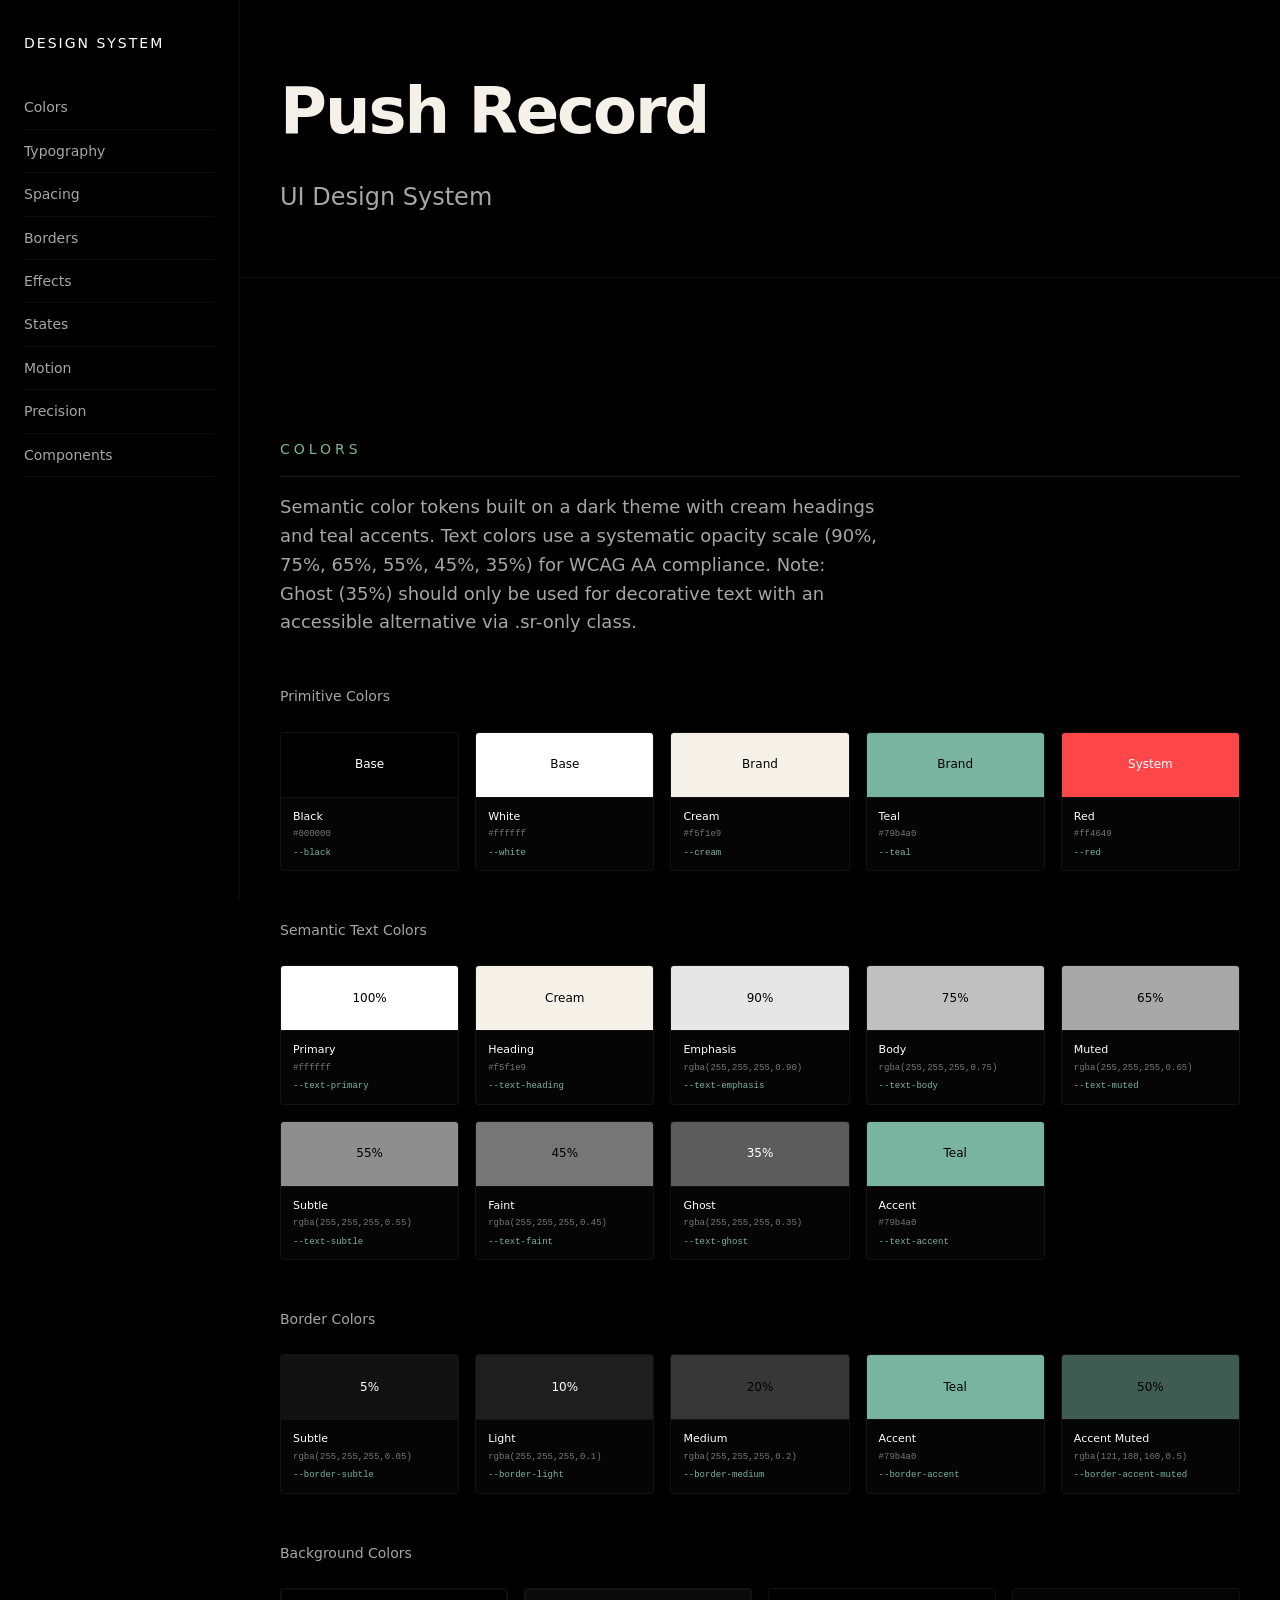
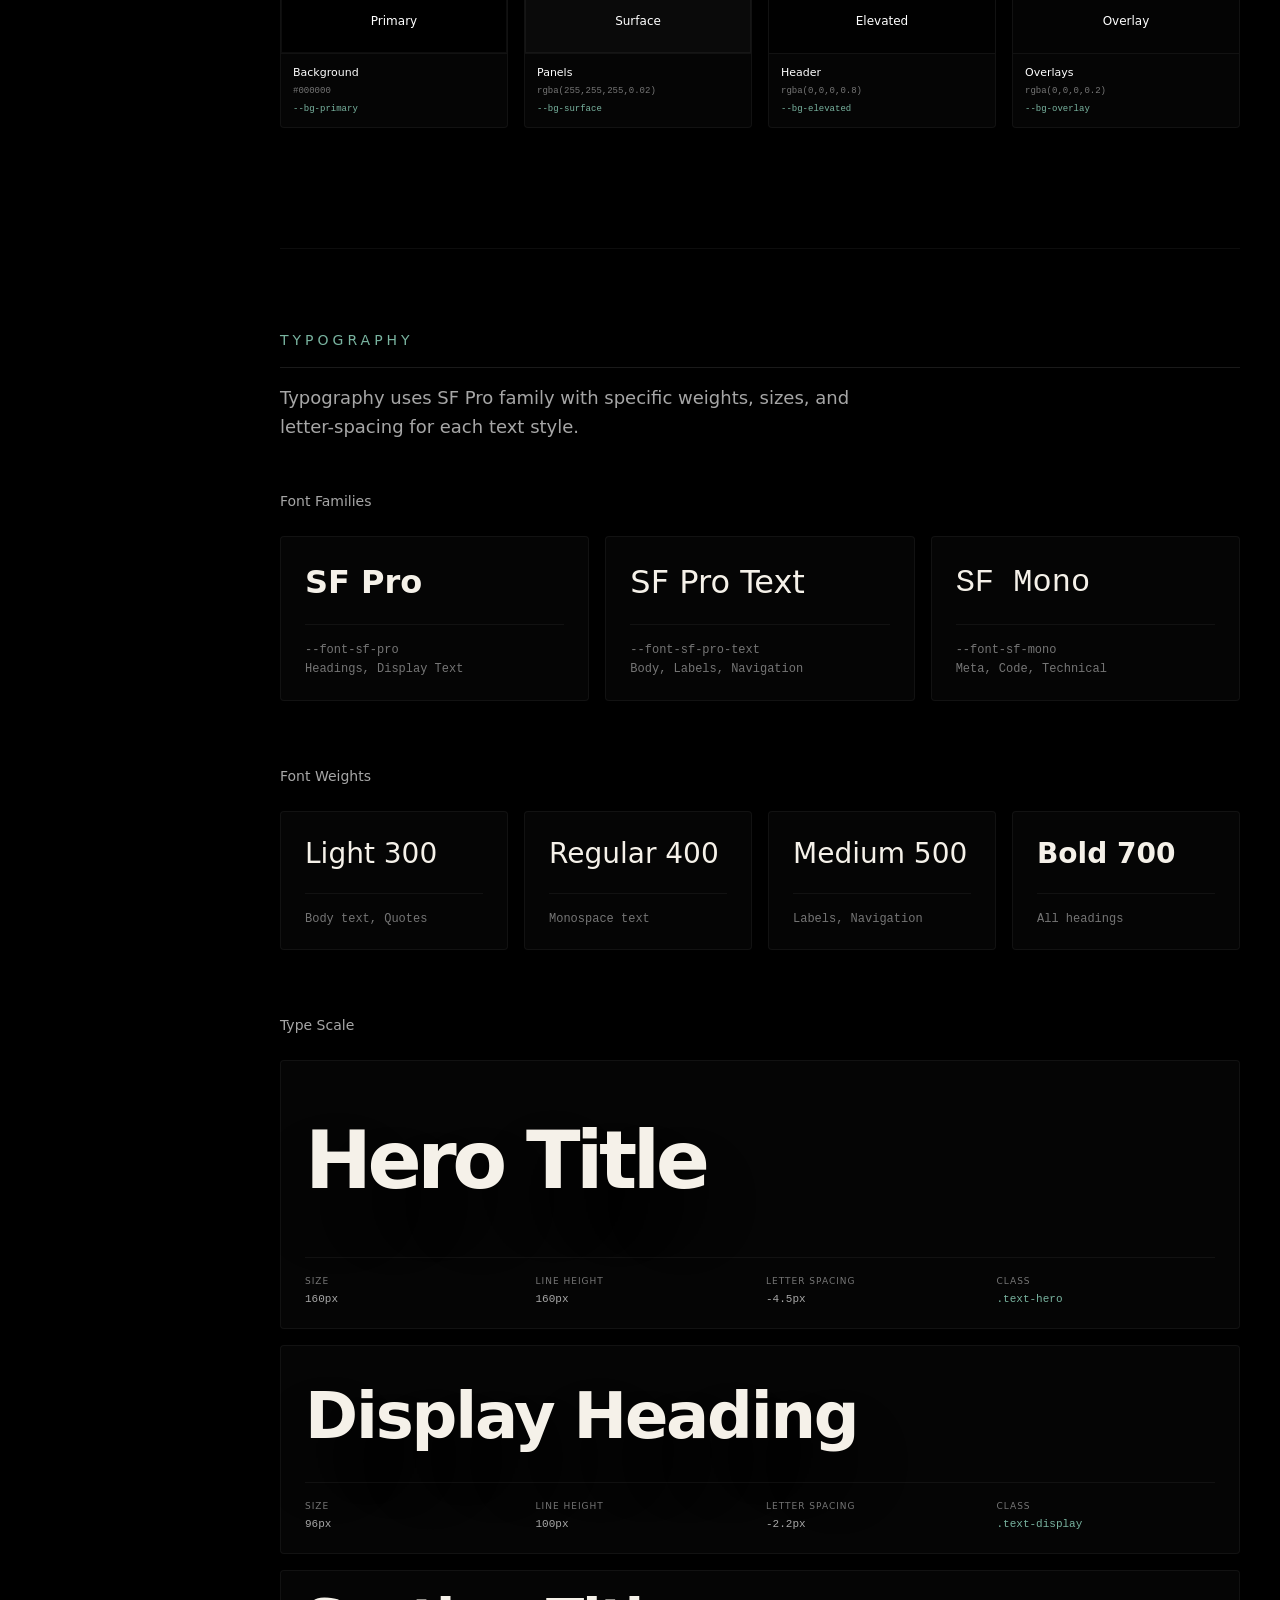
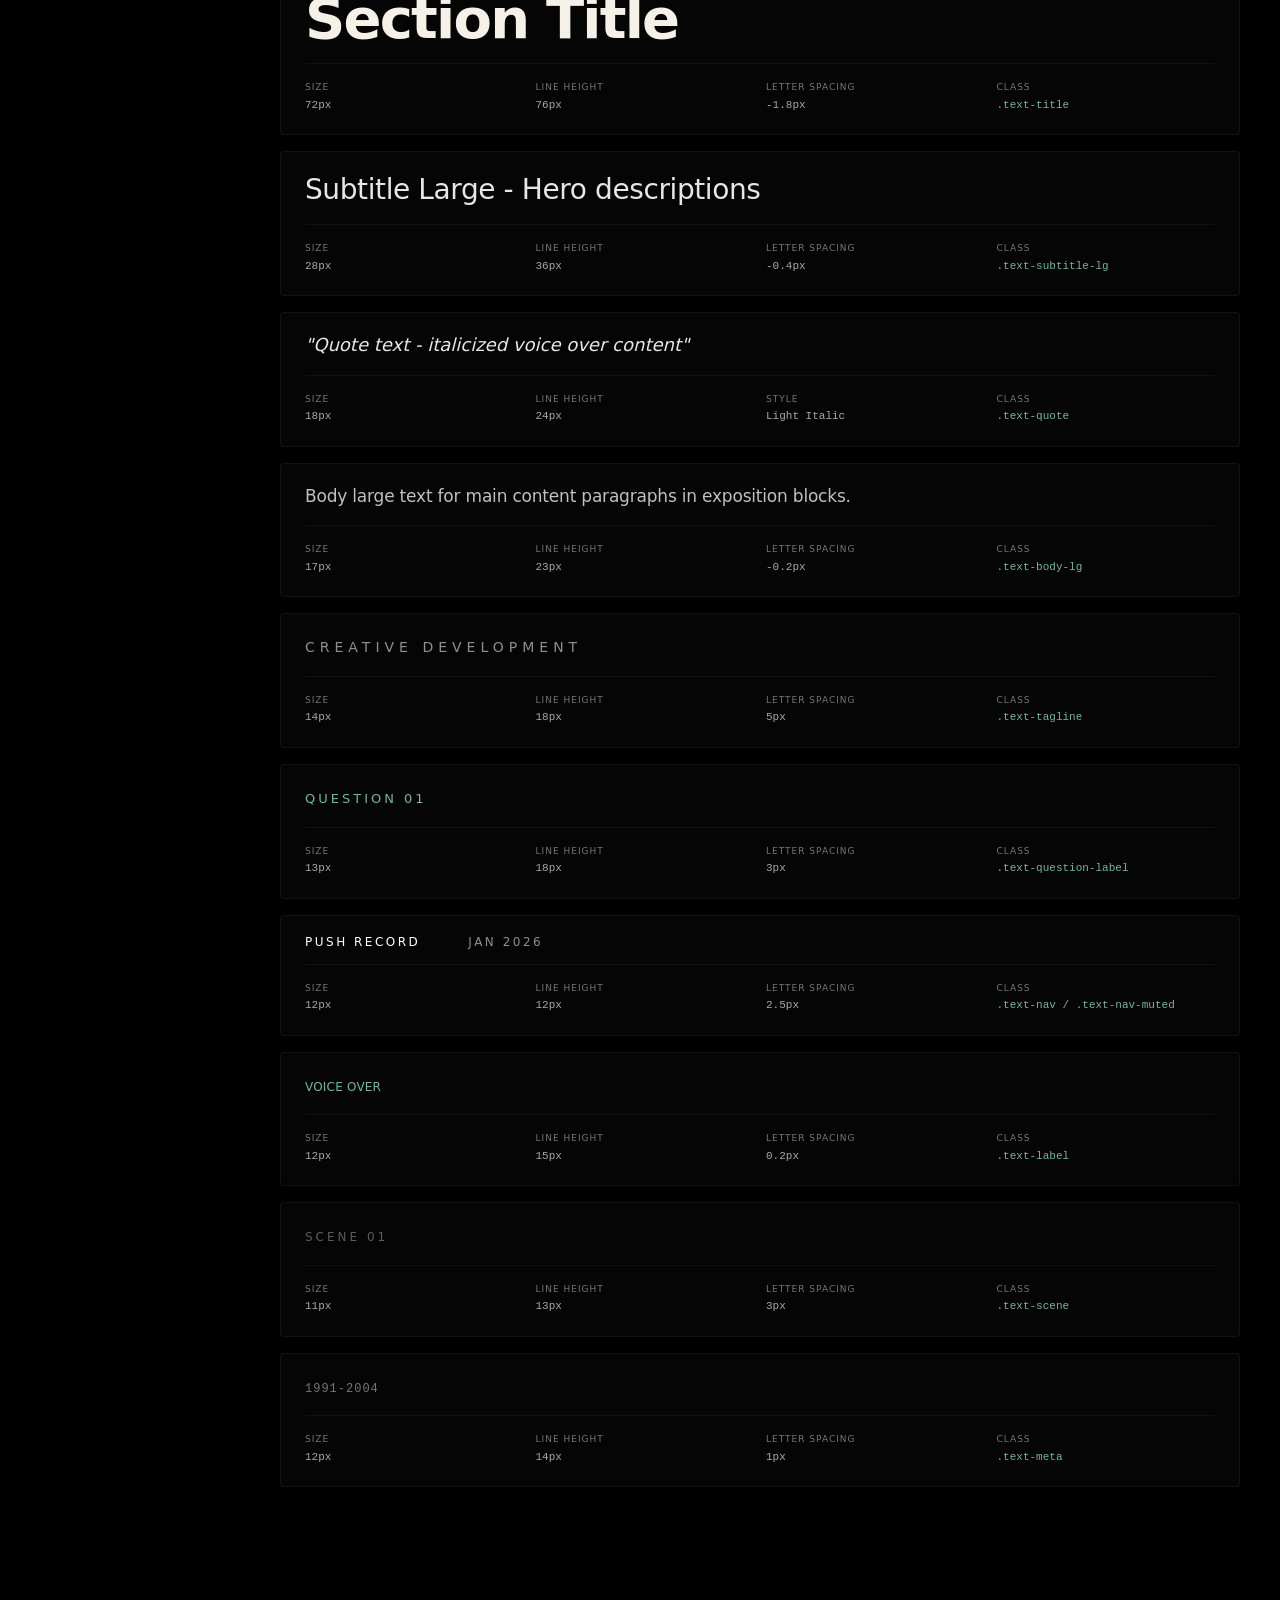
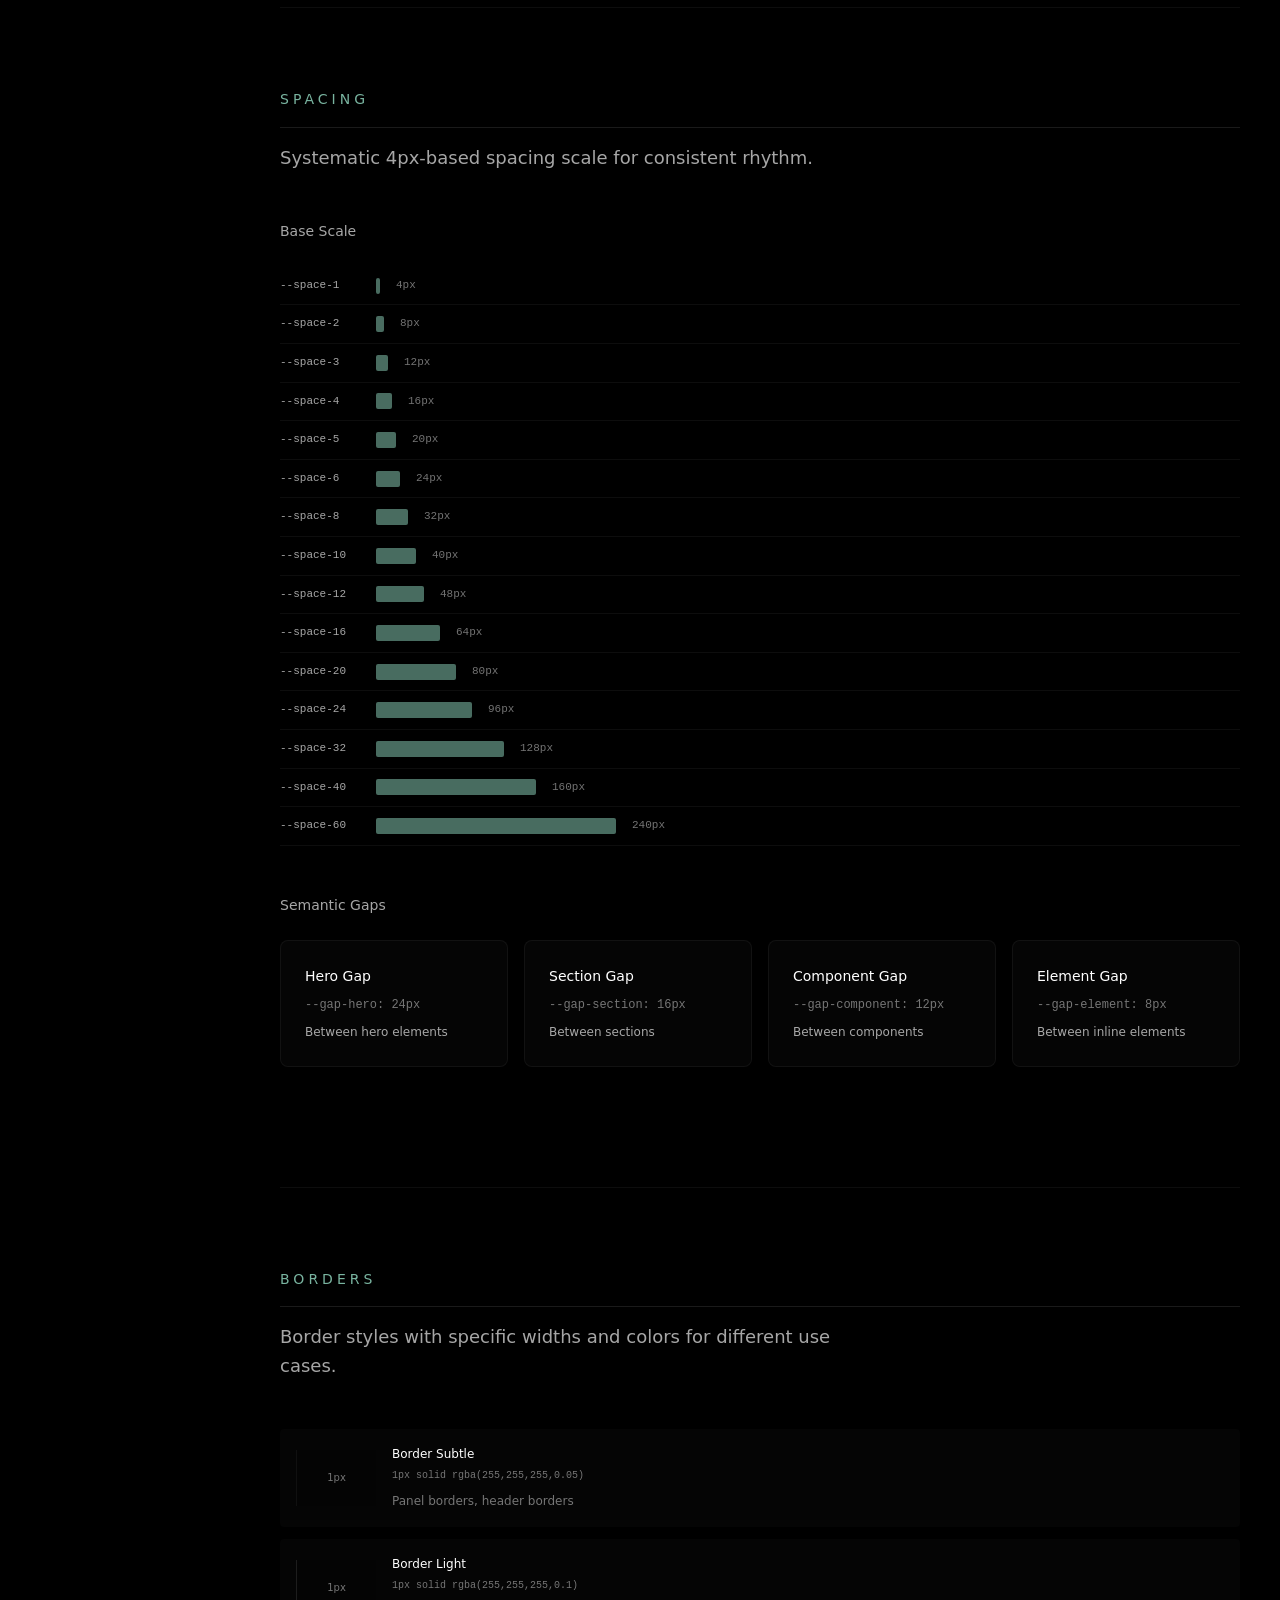
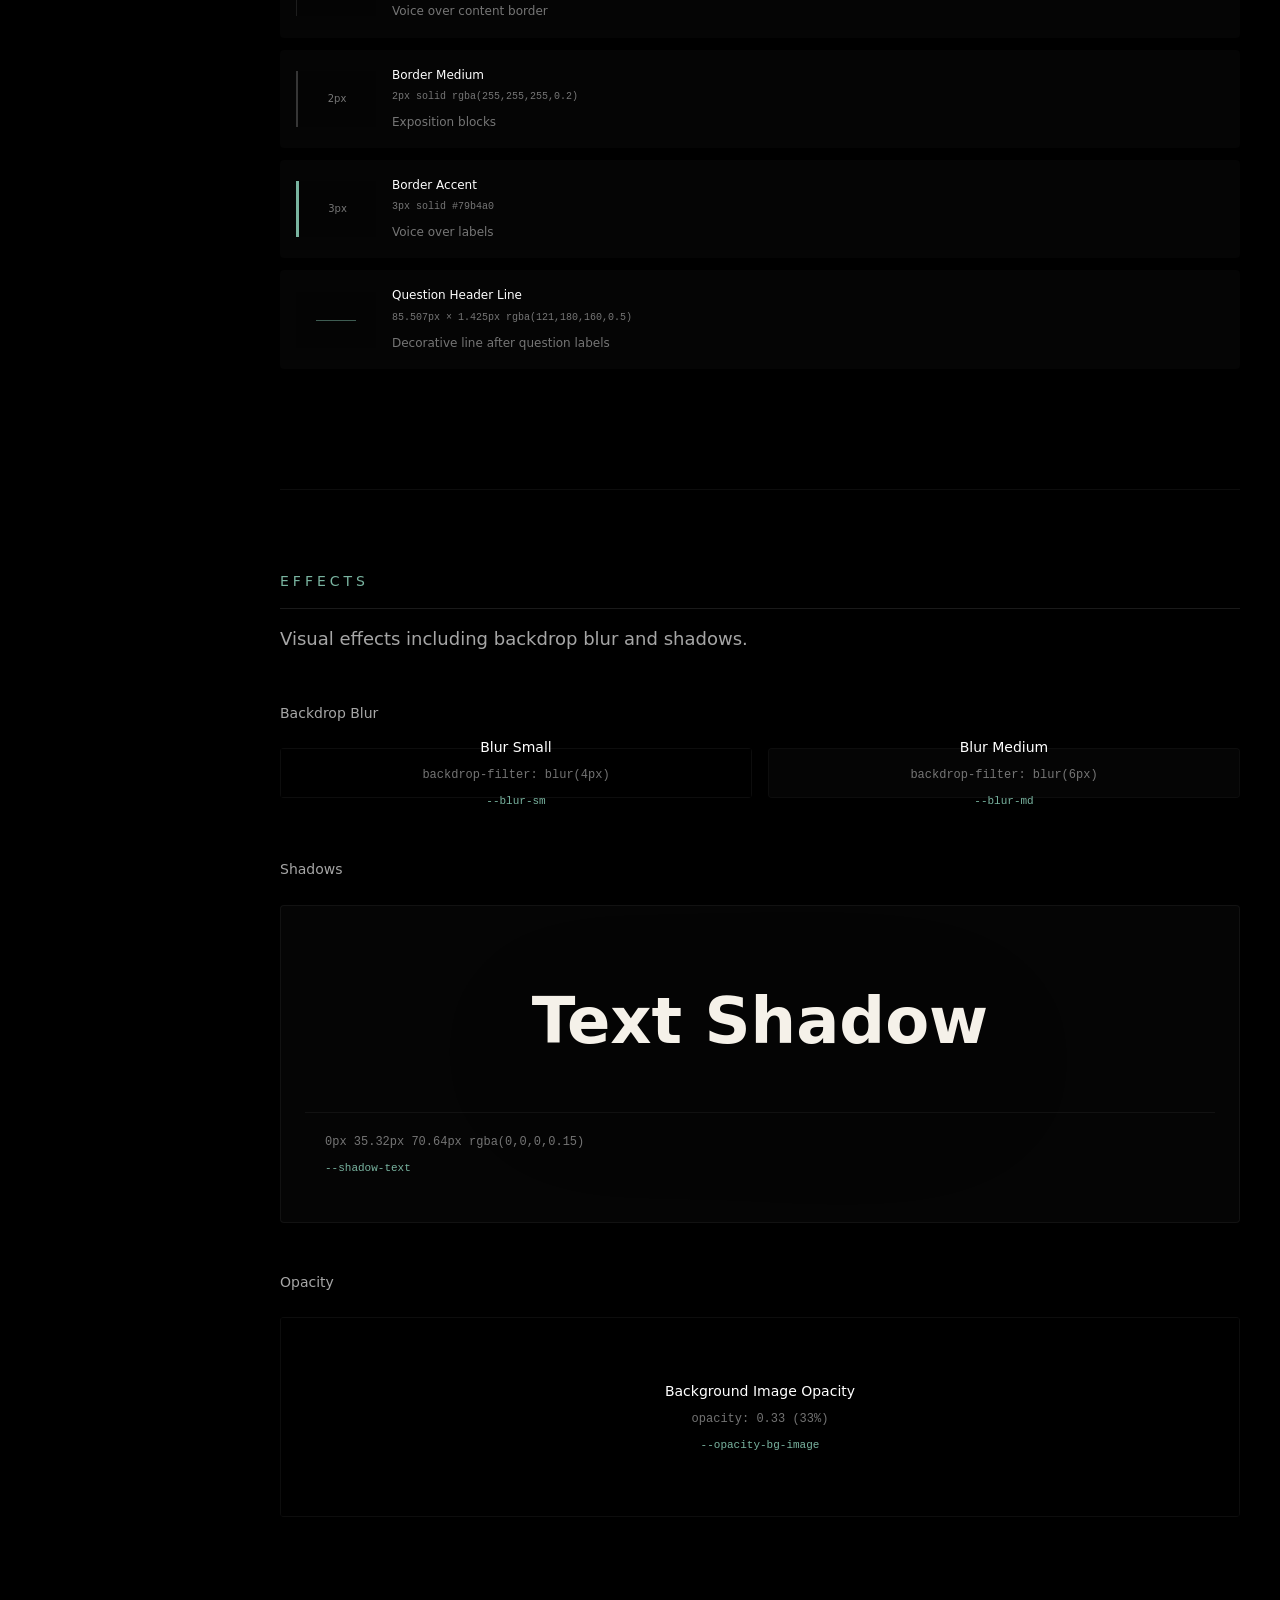
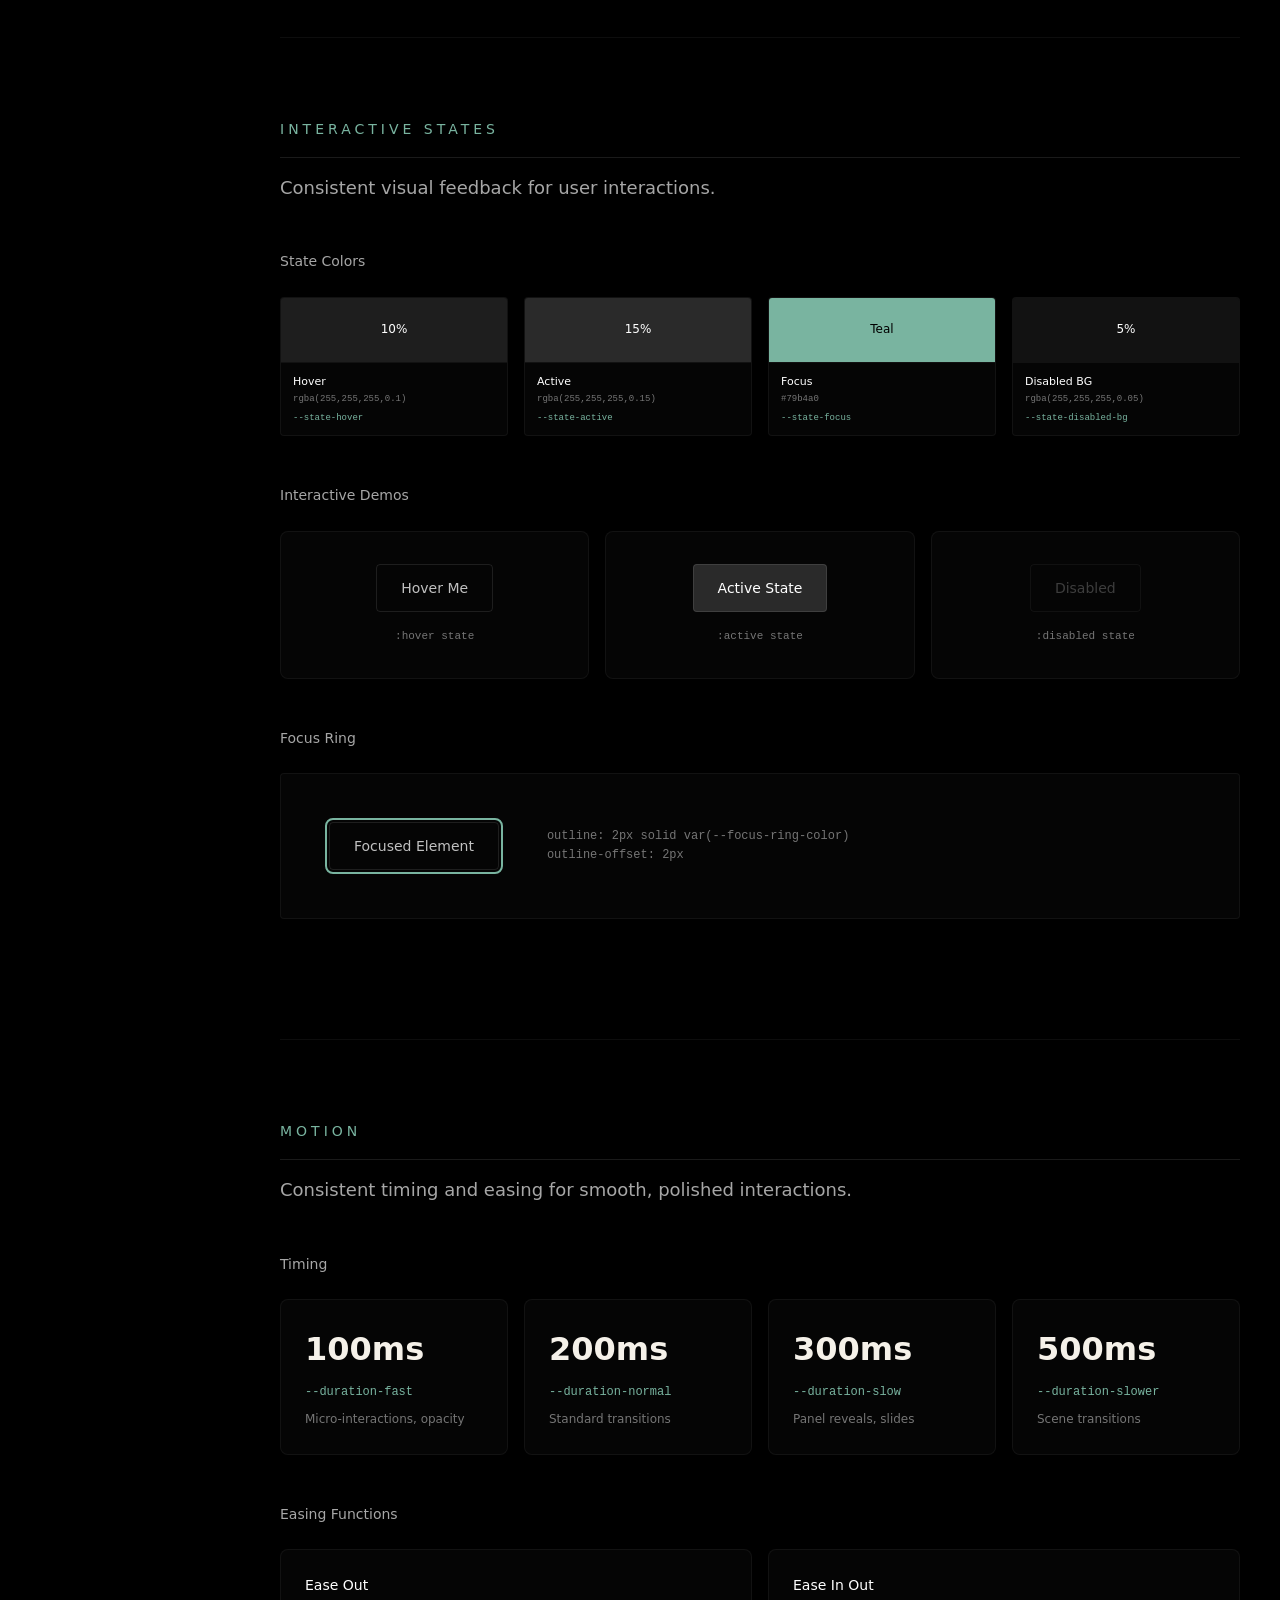
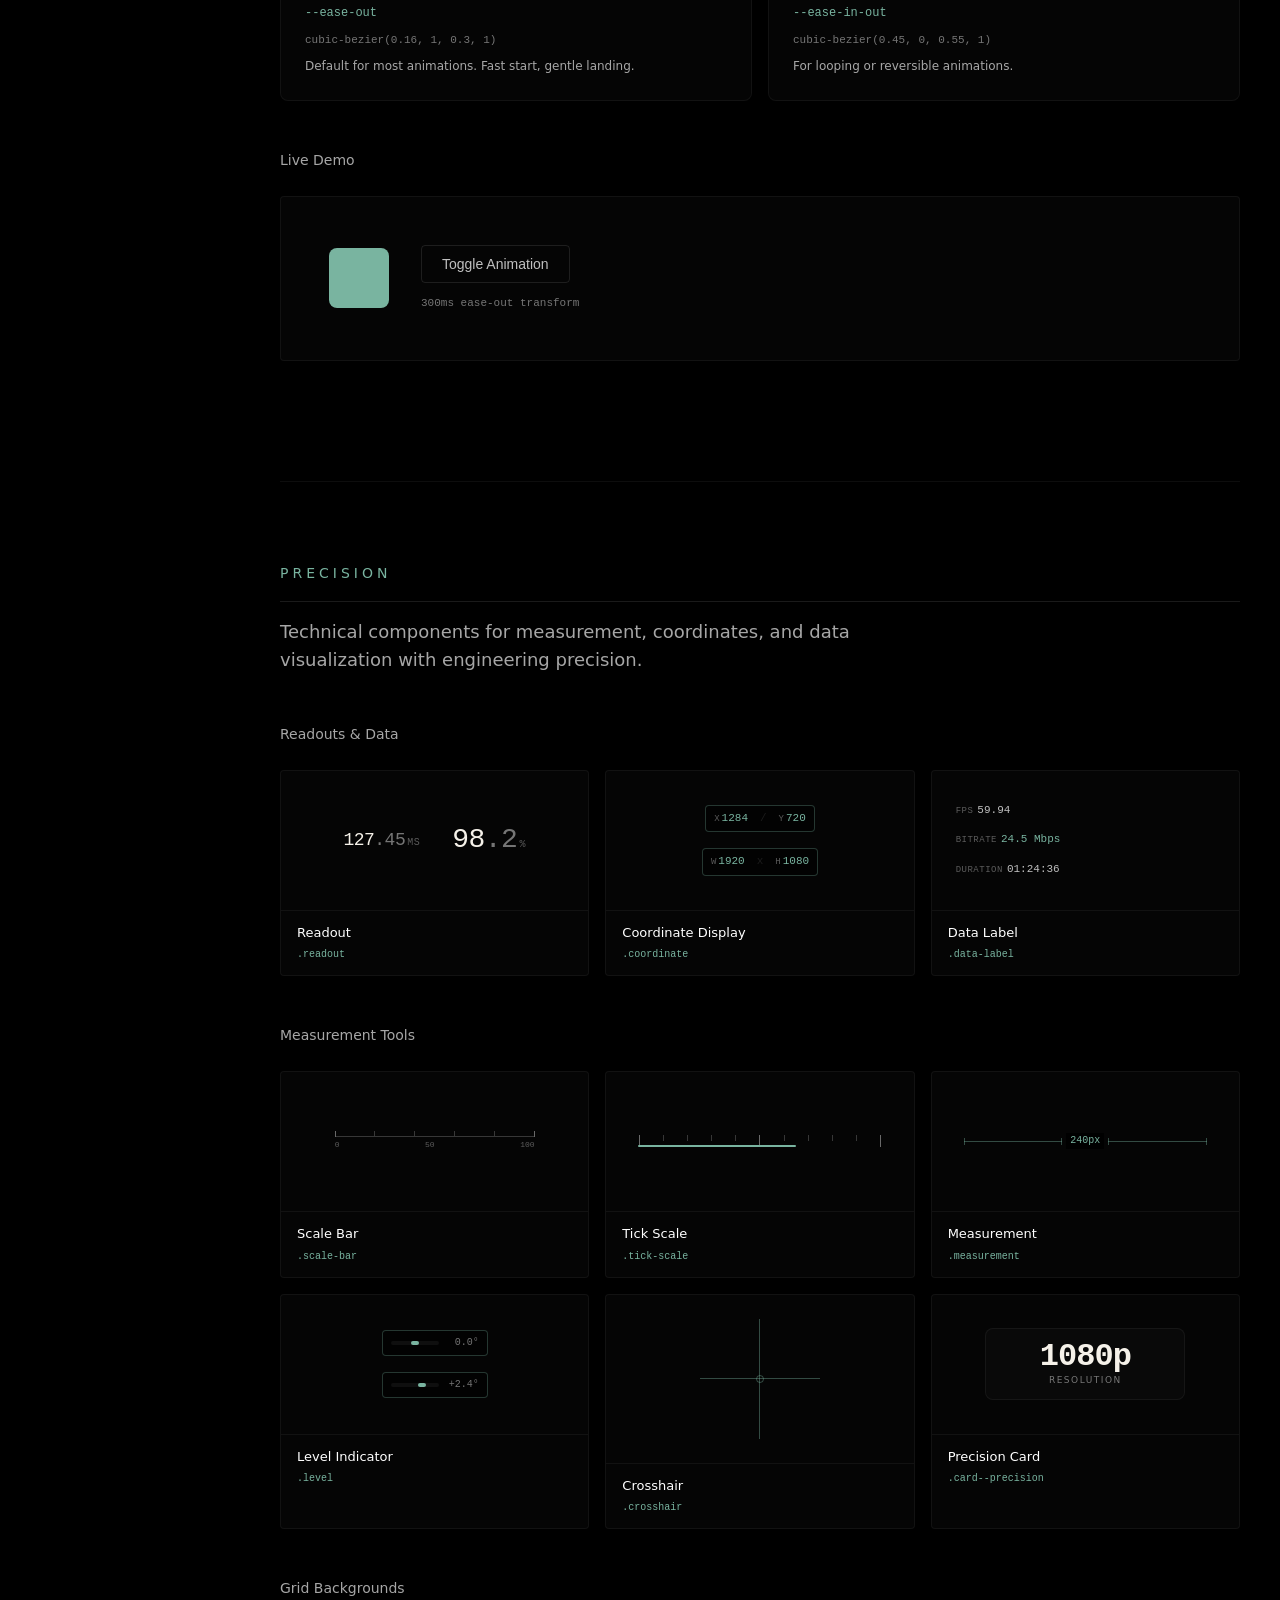
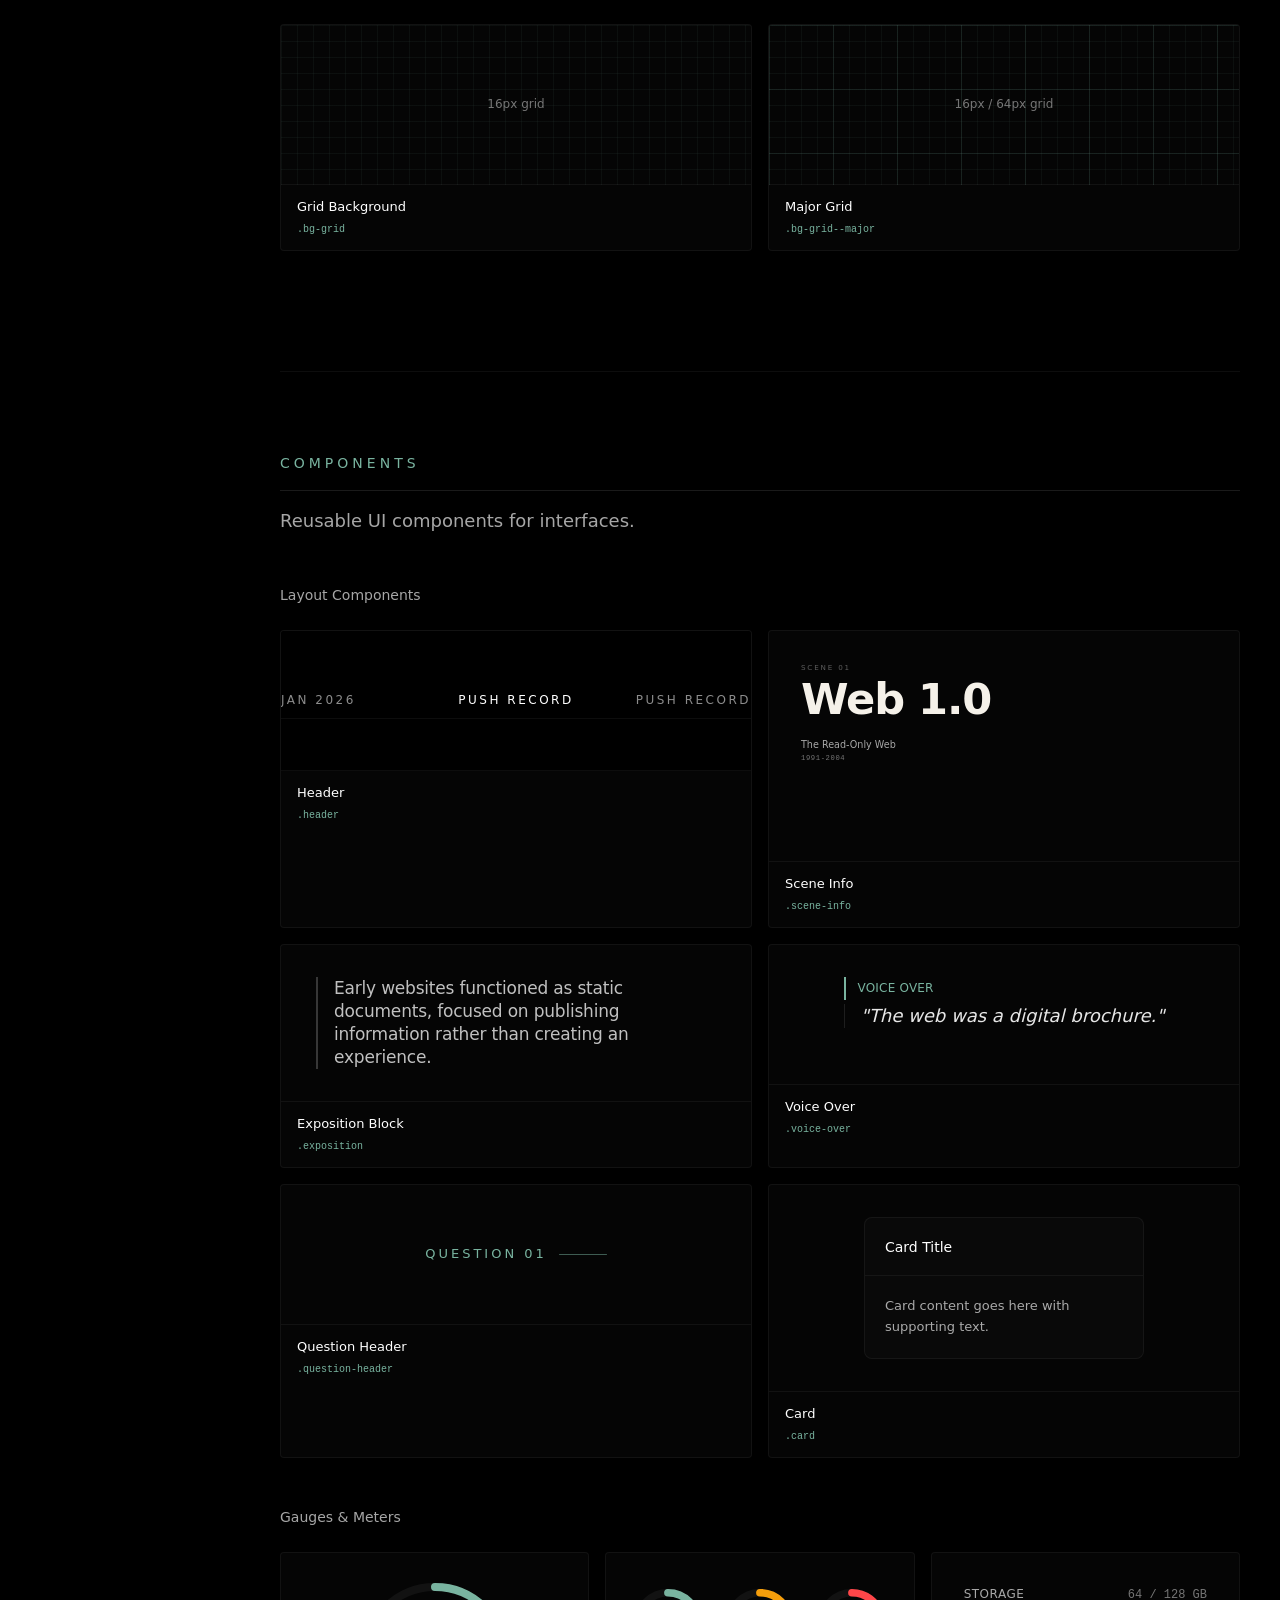
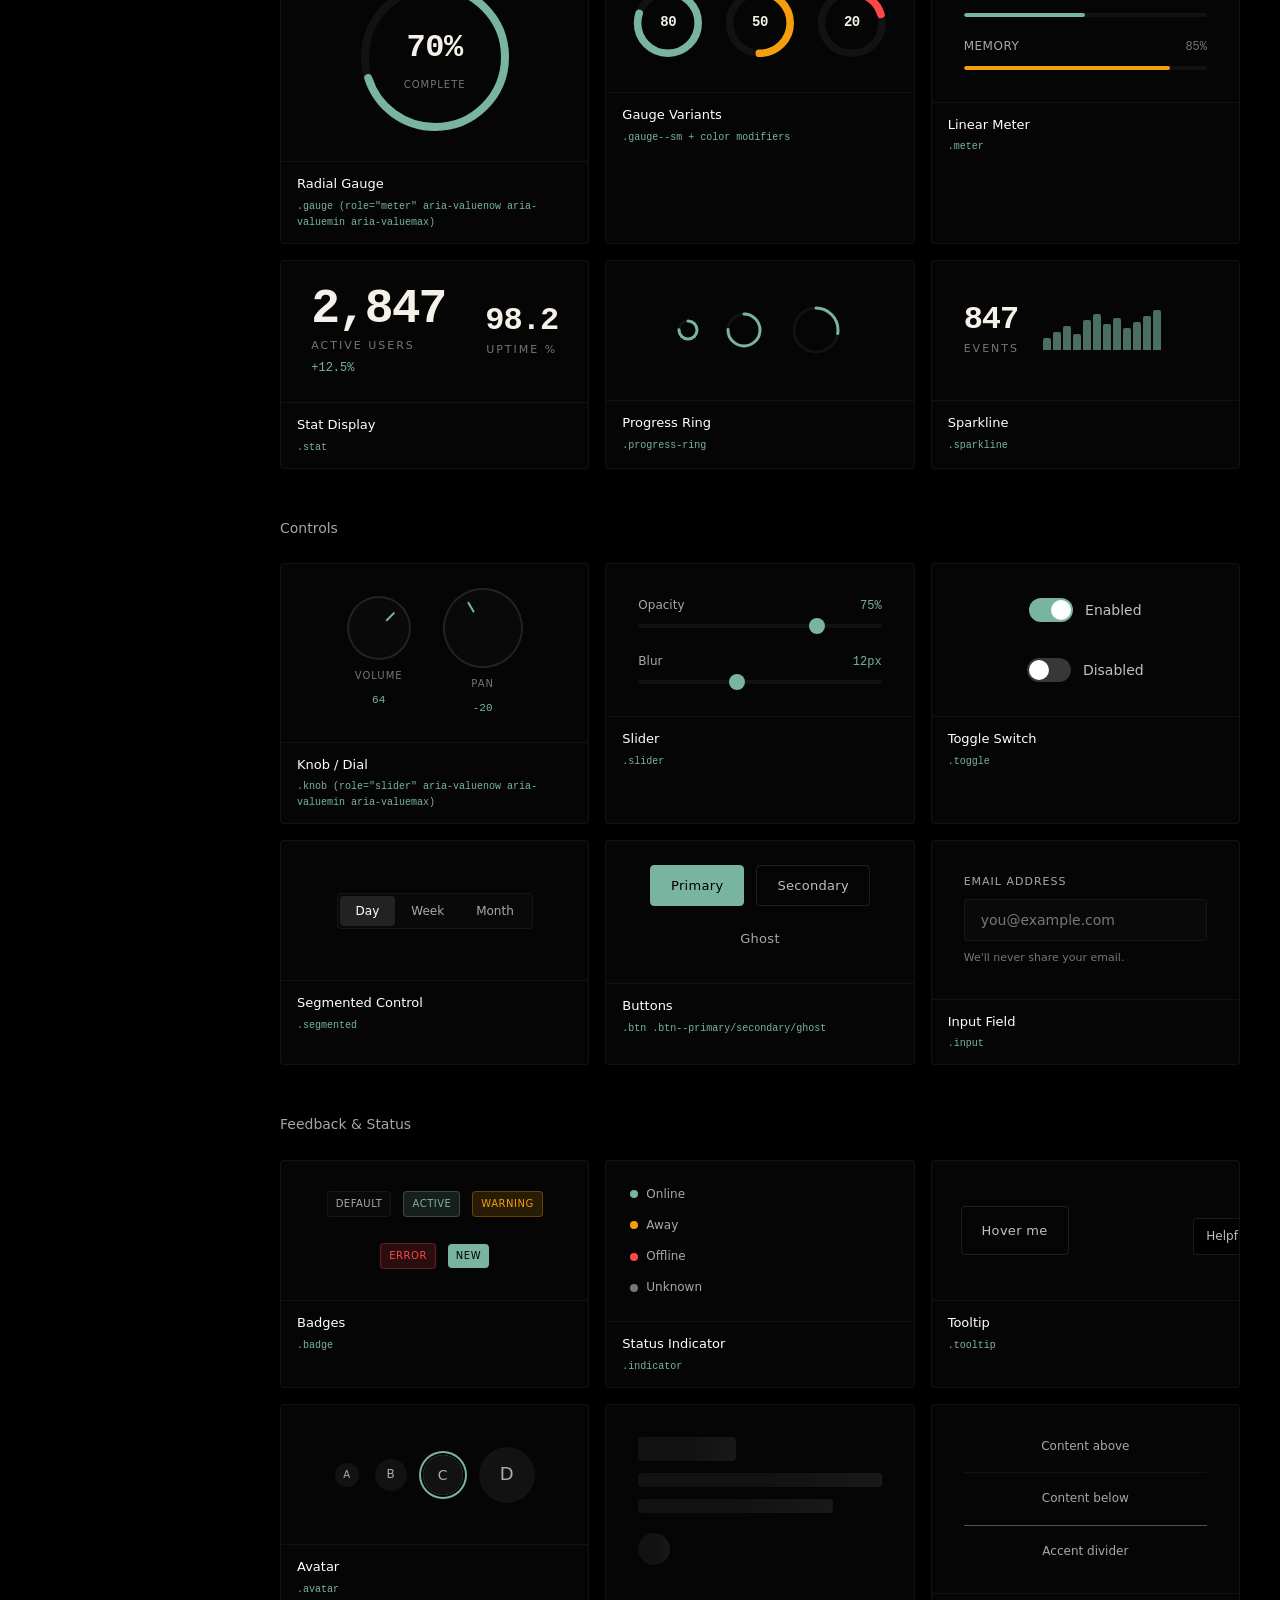
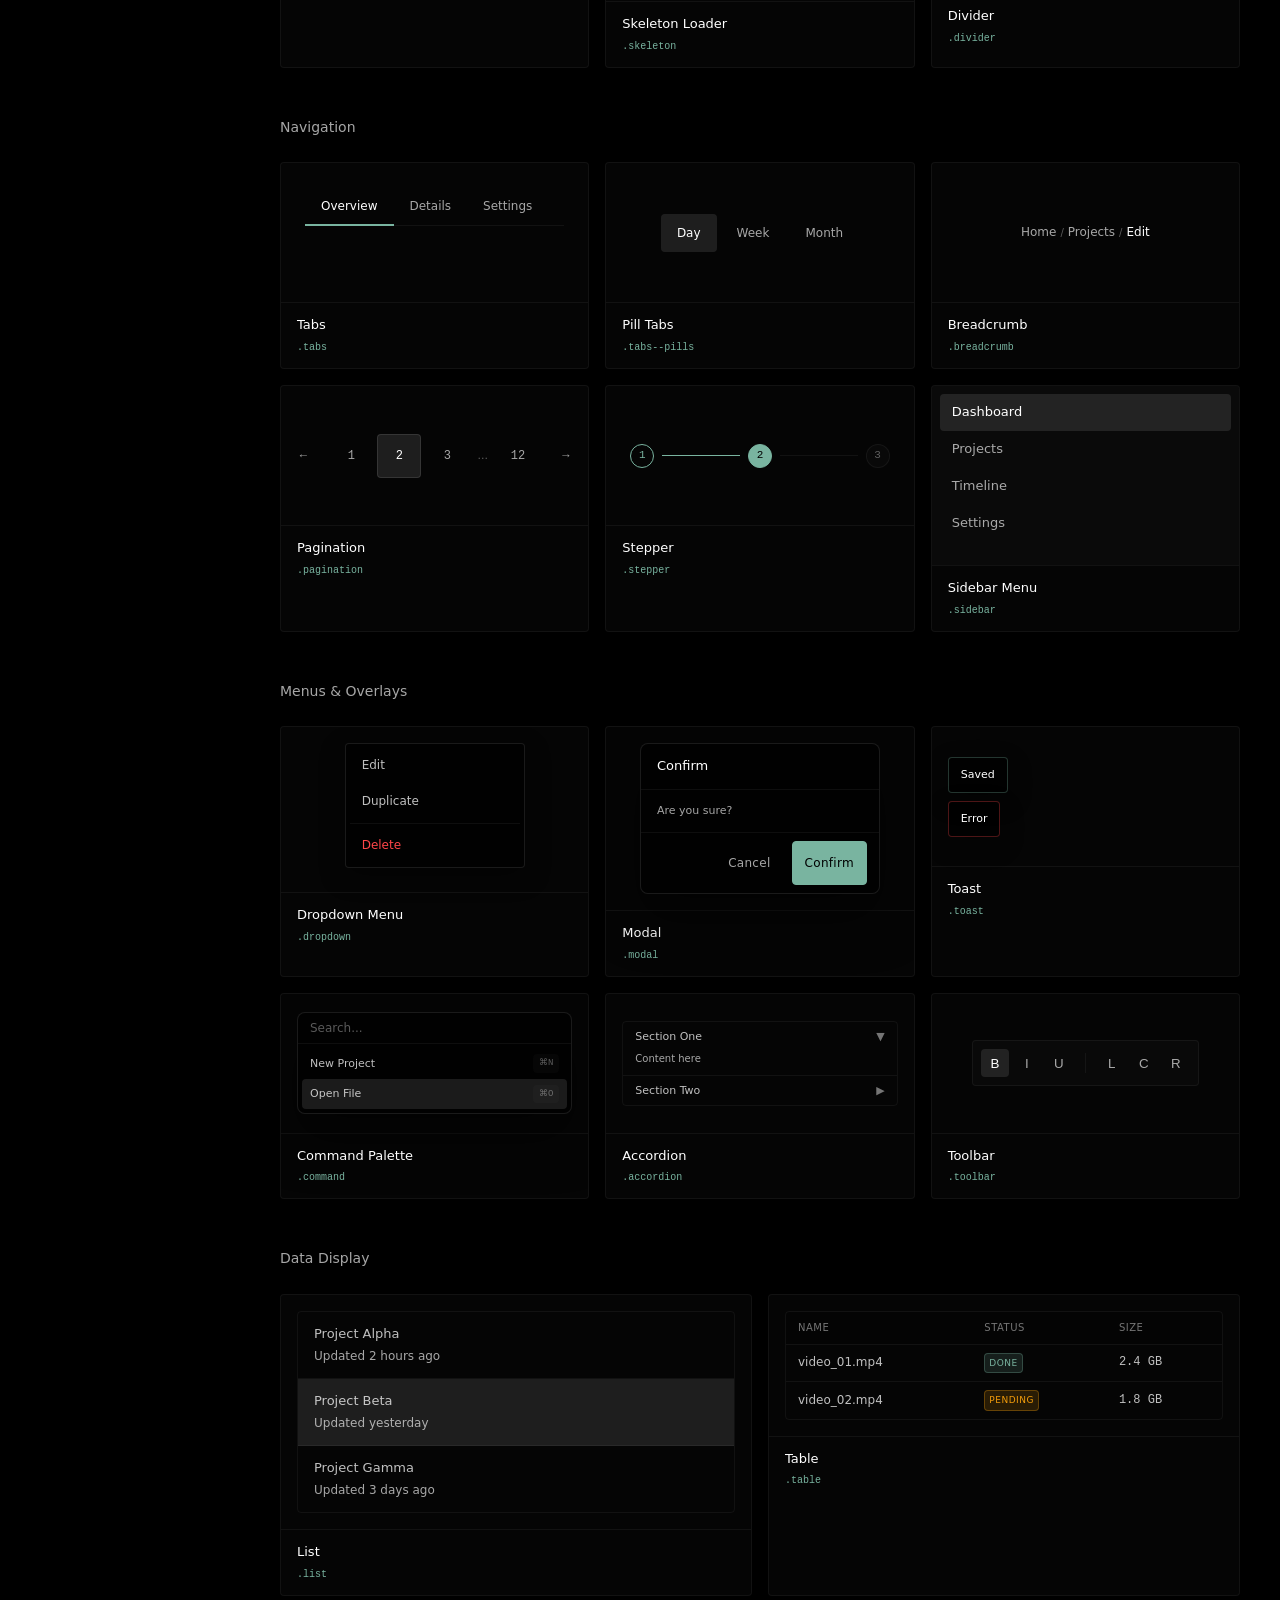
==== commit effa7e33: "v09.3: Normalize text opacity scale and WCAG touch targets - Normalize text colors to systematic 10-" ====
--- a/design-system.html
+++ b/design-system.html
@@ -388,7 +388,7 @@
            ========================================== -->
       <section id="colors" class="ds-section">
         <h2 class="ds-section-title">Colors</h2>
-        <p class="ds-section-description">Semantic color tokens built on a dark theme with cream headings and teal accents.</p>
+        <p class="ds-section-description">Semantic color tokens built on a dark theme with cream headings and teal accents. Text colors use a systematic opacity scale (90%, 75%, 65%, 55%, 45%, 35%) for WCAG AA compliance. Note: Ghost (35%) should only be used for decorative text with an accessible alternative via .sr-only class.</p>
 
         <h3 style="color: var(--color-6); font-size: 14px; margin-bottom: 24px; font-weight: 500;">Primitive Colors</h3>
         <div class="ds-grid ds-grid--5" style="margin-bottom: 48px;">
@@ -476,67 +476,67 @@
           </div>
 
           <div class="ds-swatch">
-            <div class="ds-swatch__color" style="background: rgba(255,255,255,0.85);">
-              <span style="color: #000; font-size: 12px;">85%</span>
+            <div class="ds-swatch__color" style="background: rgba(255,255,255,0.9);">
+              <span style="color: #000; font-size: 12px;">90%</span>
             </div>
             <div class="ds-swatch__info">
               <div class="ds-swatch__name">Emphasis</div>
-              <div class="ds-swatch__value">rgba(255,255,255,0.85)</div>
+              <div class="ds-swatch__value">rgba(255,255,255,0.90)</div>
               <div class="ds-swatch__token">--text-emphasis</div>
             </div>
           </div>
 
           <div class="ds-swatch">
-            <div class="ds-swatch__color" style="background: rgba(255,255,255,0.7);">
-              <span style="color: #000; font-size: 12px;">70%</span>
+            <div class="ds-swatch__color" style="background: rgba(255,255,255,0.75);">
+              <span style="color: #000; font-size: 12px;">75%</span>
             </div>
             <div class="ds-swatch__info">
               <div class="ds-swatch__name">Body</div>
-              <div class="ds-swatch__value">rgba(255,255,255,0.7)</div>
+              <div class="ds-swatch__value">rgba(255,255,255,0.75)</div>
               <div class="ds-swatch__token">--text-body</div>
             </div>
           </div>
 
           <div class="ds-swatch">
-            <div class="ds-swatch__color" style="background: rgba(255,255,255,0.6);">
-              <span style="color: #000; font-size: 12px;">60%</span>
+            <div class="ds-swatch__color" style="background: rgba(255,255,255,0.65);">
+              <span style="color: #000; font-size: 12px;">65%</span>
             </div>
             <div class="ds-swatch__info">
               <div class="ds-swatch__name">Muted</div>
-              <div class="ds-swatch__value">rgba(255,255,255,0.6)</div>
+              <div class="ds-swatch__value">rgba(255,255,255,0.65)</div>
               <div class="ds-swatch__token">--text-muted</div>
             </div>
           </div>
 
           <div class="ds-swatch">
-            <div class="ds-swatch__color" style="background: rgba(255,255,255,0.5);">
-              <span style="color: #000; font-size: 12px;">50%</span>
+            <div class="ds-swatch__color" style="background: rgba(255,255,255,0.55);">
+              <span style="color: #000; font-size: 12px;">55%</span>
             </div>
             <div class="ds-swatch__info">
               <div class="ds-swatch__name">Subtle</div>
-              <div class="ds-swatch__value">rgba(255,255,255,0.5)</div>
+              <div class="ds-swatch__value">rgba(255,255,255,0.55)</div>
               <div class="ds-swatch__token">--text-subtle</div>
             </div>
           </div>
 
           <div class="ds-swatch">
-            <div class="ds-swatch__color" style="background: rgba(255,255,255,0.4);">
-              <span style="color: #000; font-size: 12px;">40%</span>
+            <div class="ds-swatch__color" style="background: rgba(255,255,255,0.45);">
+              <span style="color: #000; font-size: 12px;">45%</span>
             </div>
             <div class="ds-swatch__info">
               <div class="ds-swatch__name">Faint</div>
-              <div class="ds-swatch__value">rgba(255,255,255,0.4)</div>
+              <div class="ds-swatch__value">rgba(255,255,255,0.45)</div>
               <div class="ds-swatch__token">--text-faint</div>
             </div>
           </div>
 
           <div class="ds-swatch">
-            <div class="ds-swatch__color" style="background: rgba(255,255,255,0.3);">
-              <span style="color: #fff; font-size: 12px;">30%</span>
+            <div class="ds-swatch__color" style="background: rgba(255,255,255,0.35);">
+              <span style="color: #fff; font-size: 12px;">35%</span>
             </div>
             <div class="ds-swatch__info">
               <div class="ds-swatch__name">Ghost</div>
-              <div class="ds-swatch__value">rgba(255,255,255,0.3)</div>
+              <div class="ds-swatch__value">rgba(255,255,255,0.35)</div>
               <div class="ds-swatch__token">--text-ghost</div>
             </div>
           </div>
@@ -1819,9 +1819,9 @@
           <!-- Radial Gauge -->
           <div class="ds-component-card">
             <div class="ds-component-preview" style="flex-direction: column; gap: 24px;">
-              <div class="gauge gauge--lg">
+              <div class="gauge gauge--lg" role="meter" aria-label="Progress" aria-valuenow="70" aria-valuemin="0" aria-valuemax="100">
                 <div class="gauge__ring">
-                  <svg viewBox="0 0 160 160">
+                  <svg viewBox="0 0 160 160" aria-hidden="true">
                     <circle class="gauge__track" cx="80" cy="80" r="70"></circle>
                     <circle class="gauge__fill gauge__fill--accent" cx="80" cy="80" r="70"
                             stroke-dasharray="439.8" stroke-dashoffset="132"></circle>
@@ -1835,7 +1835,7 @@
             </div>
             <div class="ds-component-info">
               <div class="ds-component-name">Radial Gauge</div>
-              <div class="ds-component-class">.gauge .gauge--lg</div>
+              <div class="ds-component-class">.gauge (role="meter" aria-valuenow aria-valuemin aria-valuemax)</div>
             </div>
           </div>
 
@@ -2002,12 +2002,12 @@
           <!-- Knob/Dial -->
           <div class="ds-component-card">
             <div class="ds-component-preview" style="gap: 32px;">
-              <div class="knob">
+              <div class="knob" role="slider" aria-label="Volume" aria-valuenow="64" aria-valuemin="0" aria-valuemax="100">
                 <div class="knob__dial" style="transform: rotate(45deg);"></div>
                 <span class="knob__label">Volume</span>
                 <span class="knob__value">64</span>
               </div>
-              <div class="knob">
+              <div class="knob" role="slider" aria-label="Pan" aria-valuenow="-20" aria-valuemin="-100" aria-valuemax="100">
                 <div class="knob__dial knob__dial--lg" style="transform: rotate(-30deg);"></div>
                 <span class="knob__label">Pan</span>
                 <span class="knob__value">-20</span>
@@ -2015,7 +2015,7 @@
             </div>
             <div class="ds-component-info">
               <div class="ds-component-name">Knob / Dial</div>
-              <div class="ds-component-class">.knob</div>
+              <div class="ds-component-class">.knob (role="slider" aria-valuenow aria-valuemin aria-valuemax)</div>
             </div>
           </div>
 
--- a/css/design-tokens.css
+++ b/css/design-tokens.css
@@ -35,15 +35,16 @@
 
   /* ----------------------------------------
      Semantic Text Colors (WCAG AA compliant)
-     ---------------------------------------- */
-  --text-primary: #ffffff;                    /* White - logos, primary emphasis */
+     Normalized to systematic 10-15% increments
+     ---------------------------------------- */
+  --text-primary: #ffffff;                    /* 100% white - logos, primary emphasis */
   --text-heading: #f5f1e9;                    /* Cream - all headings */
+  --text-emphasis: rgba(255, 255, 255, 0.90); /* 90% white - quotes, emphasized (AA) */
   --text-body: rgba(255, 255, 255, 0.75);     /* 75% white - body text (AA) */
-  --text-emphasis: rgba(255, 255, 255, 0.88); /* 88% white - quotes, emphasized */
-  --text-muted: rgba(255, 255, 255, 0.68);    /* 68% white - subtitles (AA) */
-  --text-subtle: rgba(255, 255, 255, 0.58);   /* 58% white - nav muted, taglines (AA large) */
-  --text-faint: rgba(255, 255, 255, 0.50);    /* 50% white - meta, mono (AA large) */
-  --text-ghost: rgba(255, 255, 255, 0.42);    /* 42% white - scene numbers (decorative) */
+  --text-muted: rgba(255, 255, 255, 0.65);    /* 65% white - subtitles (AA) */
+  --text-subtle: rgba(255, 255, 255, 0.55);   /* 55% white - nav muted, taglines (AA large) */
+  --text-faint: rgba(255, 255, 255, 0.45);    /* 45% white - meta, mono (AA large) */
+  --text-ghost: rgba(255, 255, 255, 0.35);    /* 35% white - decorative only, use with sr-only alternative */
   --text-accent: #79b4a0;                     /* Teal - labels, questions */
 
   /* Legacy color aliases (for backwards compatibility) */
@@ -188,9 +189,9 @@
   --text-label-weight: var(--weight-medium);
   --text-label-family: var(--font-sf-pro-text);
 
-  /* Scene Number: SF Pro Medium 11px - Accessible minimum */
-  --text-scene-size: 11px;
-  --text-scene-line-height: 13px;
+  /* Scene Number: SF Pro Medium 12px - WCAG accessible minimum */
+  --text-scene-size: 12px;
+  --text-scene-line-height: 14px;
   --text-scene-letter-spacing: 3px;
   --text-scene-weight: var(--weight-medium);
   --text-scene-family: var(--font-sf-pro);
--- a/css/typography.css
+++ b/css/typography.css
@@ -78,8 +78,8 @@
 /**
  * Quote Text
  * Used for: Italicized quotes and voice over content
- * Font: SF Pro Text Light Italic 24px
- * Color: --text-emphasis (85% white)
+ * Font: SF Pro Text Light Italic 18px
+ * Color: --text-emphasis (90% white)
  */
 .text-quote {
   font-family: var(--text-quote-family);
@@ -94,8 +94,8 @@
 /**
  * Body Large
  * Used for: Main body text in exposition blocks
- * Font: SF Pro Text Light 23px
- * Color: --text-body (70% white)
+ * Font: SF Pro Text Light 17px
+ * Color: --text-body (75% white)
  */
 .text-body-lg {
   font-family: var(--text-body-lg-family);
@@ -110,8 +110,8 @@
 /**
  * Tagline
  * Used for: "CREATIVE DEVELOPMENT" tagline in hero
- * Font: SF Pro Medium 21px
- * Color: --text-subtle (50% white)
+ * Font: SF Pro Medium 14px
+ * Color: --text-subtle (55% white)
  * Transform: UPPERCASE
  */
 .text-tagline {
@@ -129,8 +129,8 @@
 /**
  * Subtitle
  * Used for: Section subtitles
- * Font: SF Pro Text Medium 21px
- * Color: --text-muted (60% white)
+ * Font: SF Pro Text Medium 16px
+ * Color: --text-muted (65% white)
  */
 .text-subtitle {
   font-family: var(--text-subtitle-family);
@@ -145,7 +145,7 @@
 /**
  * Question Label
  * Used for: "QUESTION 01" accent labels
- * Font: SF Pro Text Medium 20px
+ * Font: SF Pro Text Medium 13px
  * Color: --text-accent (Teal)
  * Transform: UPPERCASE
  */
@@ -163,8 +163,8 @@
 /**
  * Meta Text
  * Used for: Time periods, mono text
- * Font: SF Mono Regular 18px
- * Color: --text-faint (40% white)
+ * Font: SF Mono Regular 12px
+ * Color: --text-faint (45% white)
  * Transform: UPPERCASE
  */
 .text-meta {
@@ -181,7 +181,7 @@
 /**
  * Nav Text Primary
  * Used for: Header title "INTERACT AI"
- * Font: SF Pro Text Medium 16px
+ * Font: SF Pro Text Medium 12px
  * Color: --text-primary (White)
  * Transform: UPPERCASE
  */
@@ -199,8 +199,8 @@
 /**
  * Nav Text Muted
  * Used for: Header date and company
- * Font: SF Pro Text Medium 16px
- * Color: --text-subtle (50% white)
+ * Font: SF Pro Text Medium 12px
+ * Color: --text-subtle (55% white)
  * Transform: UPPERCASE
  */
 .text-nav-muted {
@@ -217,7 +217,7 @@
 /**
  * Label Text
  * Used for: "VOICE OVER" labels with accent border
- * Font: SF Pro Text Medium 16px
+ * Font: SF Pro Text Medium 12px
  * Color: --text-accent (Teal)
  * Transform: UPPERCASE
  */
@@ -236,7 +236,7 @@
  * Label Text Muted
  * Used for: Subtext under labels
  * Font: SF Pro Text Light 16px
- * Color: --text-faint (40% white)
+ * Color: --text-faint (45% white)
  */
 .text-label-muted {
   font-family: var(--font-sf-pro-text);
@@ -251,9 +251,10 @@
 /**
  * Scene Number
  * Used for: "SCENE 01", "--" labels
- * Font: SF Pro Medium 15px
- * Color: --text-ghost (30% white)
- * Transform: UPPERCASE
+ * Font: SF Pro Medium 12px
+ * Color: --text-ghost (35% white - decorative only)
+ * Transform: UPPERCASE
+ * Note: Use with .sr-only alternative for accessibility
  */
 .text-scene {
   font-family: var(--text-scene-family);
@@ -311,6 +312,13 @@
 .text-white { color: var(--text-primary); }
 .text-cream { color: var(--text-heading); }
 .text-teal { color: var(--text-accent); }
+.text-90 { color: var(--text-emphasis); }
+.text-75 { color: var(--text-body); }
+.text-65 { color: var(--text-muted); }
+.text-55 { color: var(--text-subtle); }
+.text-45 { color: var(--text-faint); }
+.text-35 { color: var(--text-ghost); }
+/* Deprecated - use semantic names above */
 .text-85 { color: var(--text-emphasis); }
 .text-70 { color: var(--text-body); }
 .text-60 { color: var(--text-muted); }
--- a/css/components.css
+++ b/css/components.css
@@ -1086,6 +1086,7 @@
   align-items: center;
   gap: var(--space-3);
   cursor: pointer;
+  min-height: 44px;  /* WCAG touch target minimum */
 }
 
 .toggle__input {
@@ -1258,7 +1259,9 @@
 
 .btn--sm {
   padding: var(--space-2) var(--space-3);
-  font-size: 11px;
+  font-size: 12px;
+  min-height: 44px;  /* WCAG touch target minimum */
+  min-width: 44px;
 }
 
 .btn--lg {
@@ -2414,11 +2417,11 @@
   display: flex;
   align-items: center;
   justify-content: center;
-  min-width: 28px;
-  height: 28px;
+  min-width: 44px;   /* WCAG touch target minimum */
+  min-height: 44px;  /* WCAG touch target minimum */
   padding: 0 var(--space-2);
   font-family: var(--font-sf-mono);
-  font-size: 11px;
+  font-size: 12px;
   color: var(--text-muted);
   background: transparent;
   border: 1px solid transparent;
@@ -7918,4 +7921,24 @@
   .textarea {
     width: 100%;
   }
-}
+
+  /* Scale down data visualizations */
+  .gauge--lg {
+    width: 120px;
+    height: 120px;
+  }
+
+  .stat__value {
+    font-size: 28px;
+  }
+
+  .stat__label {
+    font-size: 10px;
+  }
+
+  /* Reduce knob sizes */
+  .knob__dial--lg {
+    width: 48px;
+    height: 48px;
+  }
+}
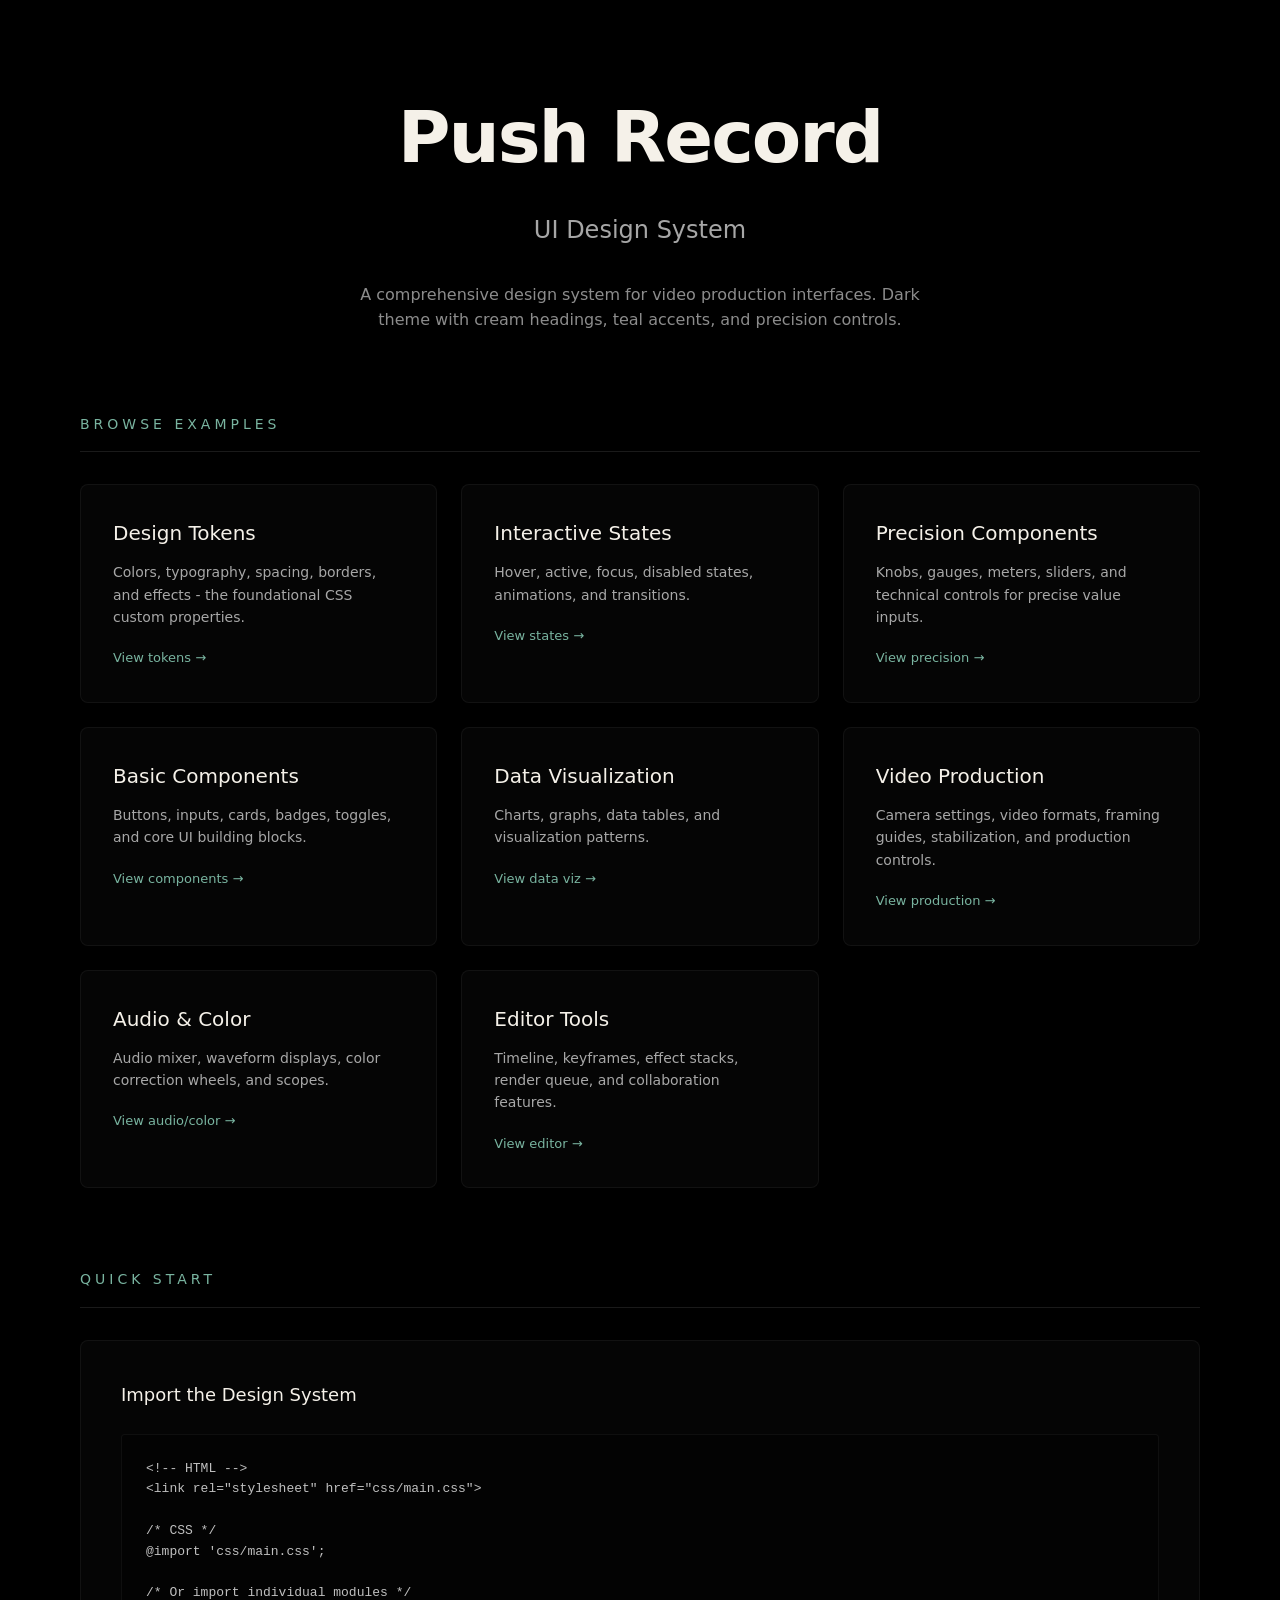
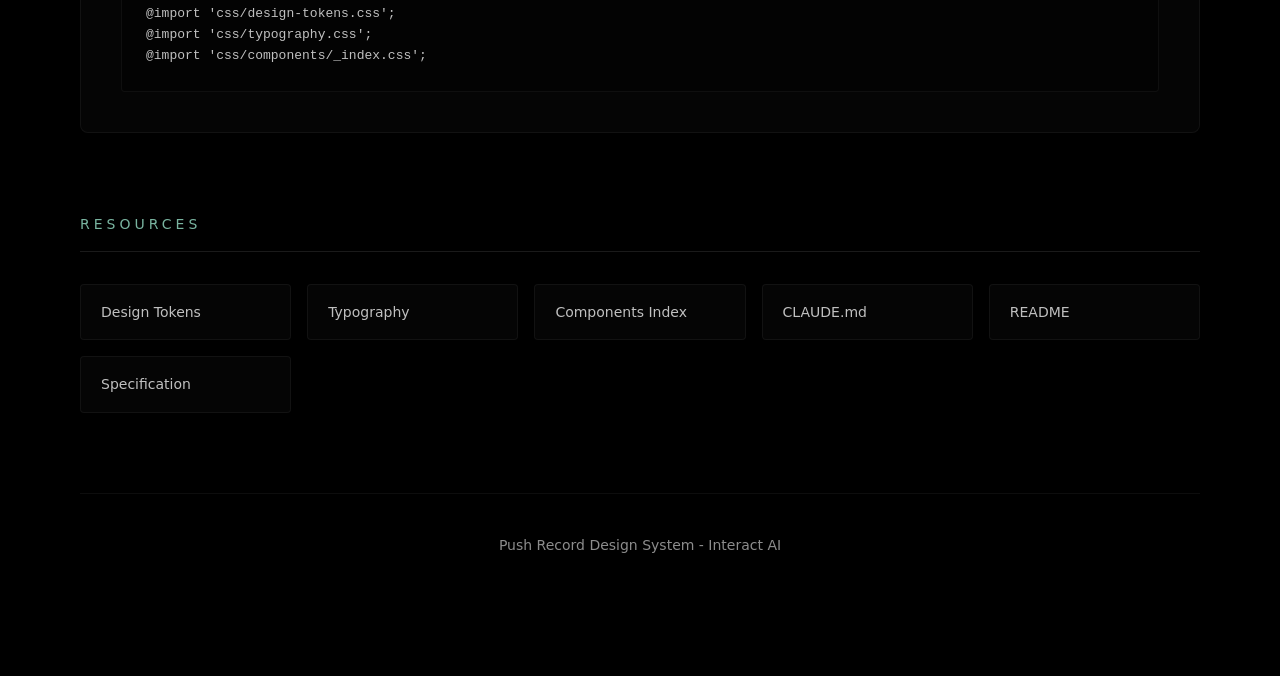
==== commit def52447: "Optimize project structure for AI-assisted development - Add CLAUDE.md with project overview, archit" ====
--- a/design-system.html
+++ b/design-system.html
@@ -4,11 +4,8 @@
   <meta charset="UTF-8">
   <meta name="viewport" content="width=device-width, initial-scale=1.0">
   <title>Push Record - UI Design System</title>
-  <link rel="stylesheet" href="css/design-tokens.css">
-  <link rel="stylesheet" href="css/typography.css">
-  <link rel="stylesheet" href="css/components.css">
+  <link rel="stylesheet" href="css/main.css">
   <style>
-    /* Design System Page Styles */
     *, *::before, *::after {
       box-sizing: border-box;
       margin: 0;
@@ -21,21 +18,44 @@
     }
 
     body {
-      background-color: var(--color-2);
-      color: var(--color-8);
+      background-color: var(--bg-primary);
+      color: var(--text-body);
       font-family: var(--font-sf-pro-text);
       line-height: 1.6;
     }
 
-    /* Layout */
     .ds-container {
-      max-width: 1400px;
+      max-width: 1200px;
       margin: 0 auto;
       padding: 80px 40px;
     }
 
-    .ds-section {
-      margin-bottom: 120px;
+    .ds-header {
+      text-align: center;
+      margin-bottom: 80px;
+    }
+
+    .ds-header__title {
+      font-family: var(--font-sf-pro);
+      font-size: 72px;
+      font-weight: var(--weight-bold);
+      color: var(--text-heading);
+      letter-spacing: -2px;
+      margin-bottom: 16px;
+    }
+
+    .ds-header__subtitle {
+      font-size: 24px;
+      font-weight: var(--weight-light);
+      color: var(--text-muted);
+      margin-bottom: 32px;
+    }
+
+    .ds-header__description {
+      font-size: 16px;
+      color: var(--text-subtle);
+      max-width: 600px;
+      margin: 0 auto;
     }
 
     .ds-section-title {
@@ -44,4507 +64,207 @@
       font-weight: var(--weight-medium);
       letter-spacing: 4px;
       text-transform: uppercase;
-      color: var(--color-7);
-      margin-bottom: 16px;
+      color: var(--text-accent);
+      margin-bottom: 32px;
       padding-bottom: 16px;
       border-bottom: 1px solid var(--border-light);
     }
 
-    .ds-section-description {
+    .ds-nav-grid {
+      display: grid;
+      grid-template-columns: repeat(auto-fill, minmax(320px, 1fr));
+      gap: 24px;
+      margin-bottom: 80px;
+    }
+
+    .ds-nav-card {
+      background: var(--bg-surface);
+      border: 1px solid var(--border-subtle);
+      border-radius: var(--radius-md);
+      padding: 32px;
+      text-decoration: none;
+      transition: border-color 0.2s, background 0.2s, transform 0.2s;
+    }
+
+    .ds-nav-card:hover {
+      border-color: var(--border-accent);
+      background: var(--state-hover);
+      transform: translateY(-2px);
+    }
+
+    .ds-nav-card__title {
+      font-size: 20px;
+      font-weight: var(--weight-medium);
+      color: var(--text-heading);
+      margin-bottom: 12px;
+    }
+
+    .ds-nav-card__description {
+      font-size: 14px;
+      color: var(--text-muted);
+      line-height: 1.6;
+      margin-bottom: 16px;
+    }
+
+    .ds-nav-card__link {
+      font-size: 13px;
+      color: var(--text-accent);
+    }
+
+    .ds-quick-start {
+      background: var(--bg-surface);
+      border: 1px solid var(--border-subtle);
+      border-radius: var(--radius-md);
+      padding: 40px;
+      margin-bottom: 80px;
+    }
+
+    .ds-quick-start h3 {
       font-size: 18px;
-      color: var(--color-6);
-      margin-bottom: 48px;
-      max-width: 600px;
-    }
-
-    /* Grid */
-    .ds-grid {
-      display: grid;
-      gap: 16px;
-    }
-
-    .ds-grid--2 { grid-template-columns: repeat(2, 1fr); }
-    .ds-grid--3 { grid-template-columns: repeat(3, 1fr); }
-    .ds-grid--4 { grid-template-columns: repeat(4, 1fr); }
-    .ds-grid--5 { grid-template-columns: repeat(5, 1fr); }
-
-    @media (max-width: 1024px) {
-      .ds-grid--4, .ds-grid--5 { grid-template-columns: repeat(3, 1fr); }
-    }
-
-    @media (max-width: 768px) {
-      .ds-grid--2, .ds-grid--3, .ds-grid--4, .ds-grid--5 {
-        grid-template-columns: repeat(2, 1fr);
-      }
-    }
-
-    /* Header */
-    .ds-header {
-      padding: 60px 40px;
-      border-bottom: 1px solid var(--border-subtle);
-      margin-bottom: 80px;
-    }
-
-    .ds-header__title {
-      font-family: var(--font-sf-pro);
-      font-size: 64px;
-      font-weight: var(--weight-bold);
-      color: var(--color-5);
-      letter-spacing: -2px;
-      margin-bottom: 16px;
-    }
-
-    .ds-header__subtitle {
-      font-size: 24px;
-      font-weight: var(--weight-light);
-      color: var(--color-6);
-    }
-
-    /* Navigation */
-    .ds-nav {
-      position: fixed;
-      left: 0;
-      top: 0;
-      width: 240px;
-      height: 100vh;
-      background: var(--bg-elevated);
-      border-right: 1px solid var(--border-subtle);
-      padding: 32px 24px;
-      overflow-y: auto;
-      z-index: 100;
-    }
-
-    .ds-nav__title {
-      font-size: 14px;
       font-weight: var(--weight-medium);
-      letter-spacing: 2px;
-      text-transform: uppercase;
-      color: var(--color-1);
-      margin-bottom: 32px;
-    }
-
-    .ds-nav__link {
-      display: block;
-      font-size: 14px;
-      color: var(--color-6);
-      text-decoration: none;
-      padding: 10px 0;
-      border-bottom: 1px solid var(--border-subtle);
-      transition: color 0.2s;
-    }
-
-    .ds-nav__link:hover {
-      color: var(--color-7);
-    }
-
-    .ds-main {
-      margin-left: 240px;
-    }
-
-    @media (max-width: 1024px) {
-      .ds-nav { display: none; }
-      .ds-main { margin-left: 0; }
-    }
-
-    /* Color Swatch */
-    .ds-swatch {
-      background: var(--bg-surface);
-      border: 1px solid var(--border-subtle);
-      border-radius: 4px;
-      overflow: hidden;
-    }
-
-    .ds-swatch__color {
-      height: 64px;
-      display: flex;
-      align-items: center;
-      justify-content: center;
-    }
-
-    .ds-swatch__info {
-      padding: 10px 12px;
-      border-top: 1px solid var(--border-subtle);
-    }
-
-    .ds-swatch__name {
-      font-size: 11px;
-      font-weight: var(--weight-medium);
-      color: var(--color-1);
-      margin-bottom: 2px;
-    }
-
-    .ds-swatch__value {
-      font-family: var(--font-sf-mono);
-      font-size: 9px;
-      color: var(--color-9);
-    }
-
-    .ds-swatch__token {
-      font-family: var(--font-sf-mono);
-      font-size: 9px;
-      color: var(--color-7);
-      margin-top: 4px;
-    }
-
-    /* Typography Specimen */
-    .ds-type-specimen {
-      padding: 20px 24px;
-      background: var(--bg-surface);
-      border: 1px solid var(--border-subtle);
-      border-radius: 4px;
-      margin-bottom: 16px;
-    }
-
-    .ds-type-specimen__sample {
-      margin-bottom: 16px;
-      padding-bottom: 16px;
-      border-bottom: 1px solid var(--border-subtle);
-    }
-
-    .ds-type-specimen__meta {
-      display: grid;
-      grid-template-columns: repeat(4, 1fr);
-      gap: 12px;
-    }
-
-    .ds-type-specimen__label {
-      font-size: 9px;
-      font-weight: var(--weight-medium);
-      letter-spacing: 1px;
-      text-transform: uppercase;
-      color: var(--color-9);
-      margin-bottom: 2px;
-    }
-
-    .ds-type-specimen__value {
-      font-family: var(--font-sf-mono);
-      font-size: 11px;
-      color: var(--color-6);
-    }
-
-    /* Spacing */
-    .ds-spacing-item {
-      display: flex;
-      align-items: center;
-      gap: 16px;
-      padding: 10px 0;
-      border-bottom: 1px solid var(--border-subtle);
-    }
-
-    .ds-spacing-bar {
-      height: 16px;
-      background: var(--color-7);
-      border-radius: 2px;
-      opacity: 0.6;
-    }
-
-    .ds-spacing-label {
-      font-family: var(--font-sf-mono);
-      font-size: 11px;
-      color: var(--color-6);
-      min-width: 80px;
-    }
-
-    .ds-spacing-value {
-      font-family: var(--font-sf-mono);
-      font-size: 11px;
-      color: var(--color-9);
-      min-width: 48px;
-    }
-
-    /* Border Demo */
-    .ds-border-demo {
-      display: flex;
-      align-items: center;
-      gap: 16px;
-      padding: 16px;
-      background: var(--bg-surface);
-      border-radius: 4px;
-      margin-bottom: 12px;
-    }
-
-    .ds-border-sample {
-      width: 80px;
-      height: 56px;
-      background: var(--bg-overlay);
-      display: flex;
-      align-items: center;
-      justify-content: center;
-      font-size: 10px;
-      color: var(--color-9);
-    }
-
-    .ds-border-info {
-      flex: 1;
-    }
-
-    .ds-border-name {
-      font-size: 12px;
-      font-weight: var(--weight-medium);
-      color: var(--color-1);
-      margin-bottom: 4px;
-    }
-
-    .ds-border-spec {
-      font-family: var(--font-sf-mono);
-      font-size: 10px;
-      color: var(--color-9);
-    }
-
-    /* Effect Demo */
-    .ds-effect-demo {
-      padding: 24px;
-      background: var(--bg-surface);
-      border: 1px solid var(--border-subtle);
-      border-radius: 4px;
-      margin-bottom: 12px;
-    }
-
-    /* Component Card */
-    .ds-component-card {
-      background: var(--bg-surface);
-      border: 1px solid var(--border-subtle);
-      border-radius: 4px;
-      overflow: hidden;
-    }
-
-    .ds-component-preview {
-      padding: 24px;
-      min-height: 140px;
-      display: flex;
-      align-items: center;
-      justify-content: center;
-      border-bottom: 1px solid var(--border-subtle);
-    }
-
-    .ds-component-info {
-      padding: 12px 16px;
-    }
-
-    .ds-component-name {
-      font-size: 13px;
-      font-weight: var(--weight-medium);
-      color: var(--color-1);
-      margin-bottom: 4px;
-    }
-
-    .ds-component-class {
-      font-family: var(--font-sf-mono);
-      font-size: 10px;
-      color: var(--color-7);
-    }
-
-    /* Code Block */
+      color: var(--text-heading);
+      margin-bottom: 24px;
+    }
+
     .ds-code {
       background: rgba(0, 0, 0, 0.4);
       border: 1px solid var(--border-subtle);
-      border-radius: 8px;
+      border-radius: var(--radius-sm);
       padding: 24px;
       font-family: var(--font-sf-mono);
       font-size: 13px;
-      color: var(--color-6);
+      color: var(--text-body);
       overflow-x: auto;
       white-space: pre;
-      margin-top: 24px;
-    }
-
-    /* Divider */
-    .ds-divider {
-      height: 1px;
-      background: var(--border-subtle);
-      margin: 80px 0;
+    }
+
+    .ds-resources {
+      display: grid;
+      grid-template-columns: repeat(auto-fill, minmax(200px, 1fr));
+      gap: 16px;
+    }
+
+    .ds-resource-link {
+      display: block;
+      padding: 16px 20px;
+      background: var(--bg-surface);
+      border: 1px solid var(--border-subtle);
+      border-radius: var(--radius-sm);
+      color: var(--text-body);
+      text-decoration: none;
+      font-size: 14px;
+      transition: border-color 0.2s, background 0.2s;
+    }
+
+    .ds-resource-link:hover {
+      border-color: var(--border-accent);
+      background: var(--state-hover);
+    }
+
+    .ds-footer {
+      text-align: center;
+      padding: 40px;
+      border-top: 1px solid var(--border-subtle);
+      margin-top: 80px;
+    }
+
+    .ds-footer p {
+      font-size: 14px;
+      color: var(--text-subtle);
     }
   </style>
 </head>
 <body>
-
-  <!-- Navigation -->
-  <nav class="ds-nav">
-    <div class="ds-nav__title">Design System</div>
-    <a href="#colors" class="ds-nav__link">Colors</a>
-    <a href="#typography" class="ds-nav__link">Typography</a>
-    <a href="#spacing" class="ds-nav__link">Spacing</a>
-    <a href="#borders" class="ds-nav__link">Borders</a>
-    <a href="#effects" class="ds-nav__link">Effects</a>
-    <a href="#states" class="ds-nav__link">States</a>
-    <a href="#motion" class="ds-nav__link">Motion</a>
-    <a href="#precision" class="ds-nav__link">Precision</a>
-    <a href="#components" class="ds-nav__link">Components</a>
-  </nav>
-
-  <!-- Main Content -->
-  <main class="ds-main">
-
-    <!-- Header -->
+  <div class="ds-container">
+
     <header class="ds-header">
       <h1 class="ds-header__title">Push Record</h1>
       <p class="ds-header__subtitle">UI Design System</p>
+      <p class="ds-header__description">
+        A comprehensive design system for video production interfaces.
+        Dark theme with cream headings, teal accents, and precision controls.
+      </p>
     </header>
 
-    <div class="ds-container">
-
-      <!-- ==========================================
-           COLORS
-           ========================================== -->
-      <section id="colors" class="ds-section">
-        <h2 class="ds-section-title">Colors</h2>
-        <p class="ds-section-description">Semantic color tokens built on a dark theme with cream headings and teal accents. Text colors use a systematic opacity scale (90%, 75%, 65%, 55%, 45%, 35%) for WCAG AA compliance. Note: Ghost (35%) should only be used for decorative text with an accessible alternative via .sr-only class.</p>
-
-        <h3 style="color: var(--color-6); font-size: 14px; margin-bottom: 24px; font-weight: 500;">Primitive Colors</h3>
-        <div class="ds-grid ds-grid--5" style="margin-bottom: 48px;">
-
-          <div class="ds-swatch">
-            <div class="ds-swatch__color" style="background: #000000;">
-              <span style="color: #fff; font-size: 12px;">Base</span>
-            </div>
-            <div class="ds-swatch__info">
-              <div class="ds-swatch__name">Black</div>
-              <div class="ds-swatch__value">#000000</div>
-              <div class="ds-swatch__token">--black</div>
-            </div>
-          </div>
-
-          <div class="ds-swatch">
-            <div class="ds-swatch__color" style="background: #ffffff;">
-              <span style="color: #000; font-size: 12px;">Base</span>
-            </div>
-            <div class="ds-swatch__info">
-              <div class="ds-swatch__name">White</div>
-              <div class="ds-swatch__value">#ffffff</div>
-              <div class="ds-swatch__token">--white</div>
-            </div>
-          </div>
-
-          <div class="ds-swatch">
-            <div class="ds-swatch__color" style="background: #f5f1e9;">
-              <span style="color: #000; font-size: 12px;">Brand</span>
-            </div>
-            <div class="ds-swatch__info">
-              <div class="ds-swatch__name">Cream</div>
-              <div class="ds-swatch__value">#f5f1e9</div>
-              <div class="ds-swatch__token">--cream</div>
-            </div>
-          </div>
-
-          <div class="ds-swatch">
-            <div class="ds-swatch__color" style="background: #79b4a0;">
-              <span style="color: #000; font-size: 12px;">Brand</span>
-            </div>
-            <div class="ds-swatch__info">
-              <div class="ds-swatch__name">Teal</div>
-              <div class="ds-swatch__value">#79b4a0</div>
-              <div class="ds-swatch__token">--teal</div>
-            </div>
-          </div>
-
-          <div class="ds-swatch">
-            <div class="ds-swatch__color" style="background: #ff4649;">
-              <span style="color: #fff; font-size: 12px;">System</span>
-            </div>
-            <div class="ds-swatch__info">
-              <div class="ds-swatch__name">Red</div>
-              <div class="ds-swatch__value">#ff4649</div>
-              <div class="ds-swatch__token">--red</div>
-            </div>
-          </div>
-
-        </div>
-
-        <h3 style="color: var(--color-6); font-size: 14px; margin-bottom: 24px; font-weight: 500;">Semantic Text Colors</h3>
-        <div class="ds-grid ds-grid--5" style="margin-bottom: 48px;">
-
-          <div class="ds-swatch">
-            <div class="ds-swatch__color" style="background: #ffffff;">
-              <span style="color: #000; font-size: 12px;">100%</span>
-            </div>
-            <div class="ds-swatch__info">
-              <div class="ds-swatch__name">Primary</div>
-              <div class="ds-swatch__value">#ffffff</div>
-              <div class="ds-swatch__token">--text-primary</div>
-            </div>
-          </div>
-
-          <div class="ds-swatch">
-            <div class="ds-swatch__color" style="background: #f5f1e9;">
-              <span style="color: #000; font-size: 12px;">Cream</span>
-            </div>
-            <div class="ds-swatch__info">
-              <div class="ds-swatch__name">Heading</div>
-              <div class="ds-swatch__value">#f5f1e9</div>
-              <div class="ds-swatch__token">--text-heading</div>
-            </div>
-          </div>
-
-          <div class="ds-swatch">
-            <div class="ds-swatch__color" style="background: rgba(255,255,255,0.9);">
-              <span style="color: #000; font-size: 12px;">90%</span>
-            </div>
-            <div class="ds-swatch__info">
-              <div class="ds-swatch__name">Emphasis</div>
-              <div class="ds-swatch__value">rgba(255,255,255,0.90)</div>
-              <div class="ds-swatch__token">--text-emphasis</div>
-            </div>
-          </div>
-
-          <div class="ds-swatch">
-            <div class="ds-swatch__color" style="background: rgba(255,255,255,0.75);">
-              <span style="color: #000; font-size: 12px;">75%</span>
-            </div>
-            <div class="ds-swatch__info">
-              <div class="ds-swatch__name">Body</div>
-              <div class="ds-swatch__value">rgba(255,255,255,0.75)</div>
-              <div class="ds-swatch__token">--text-body</div>
-            </div>
-          </div>
-
-          <div class="ds-swatch">
-            <div class="ds-swatch__color" style="background: rgba(255,255,255,0.65);">
-              <span style="color: #000; font-size: 12px;">65%</span>
-            </div>
-            <div class="ds-swatch__info">
-              <div class="ds-swatch__name">Muted</div>
-              <div class="ds-swatch__value">rgba(255,255,255,0.65)</div>
-              <div class="ds-swatch__token">--text-muted</div>
-            </div>
-          </div>
-
-          <div class="ds-swatch">
-            <div class="ds-swatch__color" style="background: rgba(255,255,255,0.55);">
-              <span style="color: #000; font-size: 12px;">55%</span>
-            </div>
-            <div class="ds-swatch__info">
-              <div class="ds-swatch__name">Subtle</div>
-              <div class="ds-swatch__value">rgba(255,255,255,0.55)</div>
-              <div class="ds-swatch__token">--text-subtle</div>
-            </div>
-          </div>
-
-          <div class="ds-swatch">
-            <div class="ds-swatch__color" style="background: rgba(255,255,255,0.45);">
-              <span style="color: #000; font-size: 12px;">45%</span>
-            </div>
-            <div class="ds-swatch__info">
-              <div class="ds-swatch__name">Faint</div>
-              <div class="ds-swatch__value">rgba(255,255,255,0.45)</div>
-              <div class="ds-swatch__token">--text-faint</div>
-            </div>
-          </div>
-
-          <div class="ds-swatch">
-            <div class="ds-swatch__color" style="background: rgba(255,255,255,0.35);">
-              <span style="color: #fff; font-size: 12px;">35%</span>
-            </div>
-            <div class="ds-swatch__info">
-              <div class="ds-swatch__name">Ghost</div>
-              <div class="ds-swatch__value">rgba(255,255,255,0.35)</div>
-              <div class="ds-swatch__token">--text-ghost</div>
-            </div>
-          </div>
-
-          <div class="ds-swatch">
-            <div class="ds-swatch__color" style="background: #79b4a0;">
-              <span style="color: #000; font-size: 12px;">Teal</span>
-            </div>
-            <div class="ds-swatch__info">
-              <div class="ds-swatch__name">Accent</div>
-              <div class="ds-swatch__value">#79b4a0</div>
-              <div class="ds-swatch__token">--text-accent</div>
-            </div>
-          </div>
-
-        </div>
-
-        <h3 style="color: var(--color-6); font-size: 14px; margin-bottom: 24px; font-weight: 500;">Border Colors</h3>
-        <div class="ds-grid ds-grid--5" style="margin-bottom: 48px;">
-
-          <div class="ds-swatch">
-            <div class="ds-swatch__color" style="background: rgba(255,255,255,0.05);">
-              <span style="color: #fff; font-size: 12px;">5%</span>
-            </div>
-            <div class="ds-swatch__info">
-              <div class="ds-swatch__name">Subtle</div>
-              <div class="ds-swatch__value">rgba(255,255,255,0.05)</div>
-              <div class="ds-swatch__token">--border-subtle</div>
-            </div>
-          </div>
-
-          <div class="ds-swatch">
-            <div class="ds-swatch__color" style="background: rgba(255,255,255,0.1);">
-              <span style="color: #fff; font-size: 12px;">10%</span>
-            </div>
-            <div class="ds-swatch__info">
-              <div class="ds-swatch__name">Light</div>
-              <div class="ds-swatch__value">rgba(255,255,255,0.1)</div>
-              <div class="ds-swatch__token">--border-light</div>
-            </div>
-          </div>
-
-          <div class="ds-swatch">
-            <div class="ds-swatch__color" style="background: rgba(255,255,255,0.2);">
-              <span style="color: #000; font-size: 12px;">20%</span>
-            </div>
-            <div class="ds-swatch__info">
-              <div class="ds-swatch__name">Medium</div>
-              <div class="ds-swatch__value">rgba(255,255,255,0.2)</div>
-              <div class="ds-swatch__token">--border-medium</div>
-            </div>
-          </div>
-
-          <div class="ds-swatch">
-            <div class="ds-swatch__color" style="background: #79b4a0;">
-              <span style="color: #000; font-size: 12px;">Teal</span>
-            </div>
-            <div class="ds-swatch__info">
-              <div class="ds-swatch__name">Accent</div>
-              <div class="ds-swatch__value">#79b4a0</div>
-              <div class="ds-swatch__token">--border-accent</div>
-            </div>
-          </div>
-
-          <div class="ds-swatch">
-            <div class="ds-swatch__color" style="background: rgba(121,180,160,0.5);">
-              <span style="color: #000; font-size: 12px;">50%</span>
-            </div>
-            <div class="ds-swatch__info">
-              <div class="ds-swatch__name">Accent Muted</div>
-              <div class="ds-swatch__value">rgba(121,180,160,0.5)</div>
-              <div class="ds-swatch__token">--border-accent-muted</div>
-            </div>
-          </div>
-
-        </div>
-
-        <h3 style="color: var(--color-6); font-size: 14px; margin-bottom: 24px; font-weight: 500;">Background Colors</h3>
-        <div class="ds-grid ds-grid--4">
-
-          <div class="ds-swatch">
-            <div class="ds-swatch__color" style="background: #000000; border: 1px solid var(--border-subtle);">
-              <span style="color: #fff; font-size: 12px;">Primary</span>
-            </div>
-            <div class="ds-swatch__info">
-              <div class="ds-swatch__name">Background</div>
-              <div class="ds-swatch__value">#000000</div>
-              <div class="ds-swatch__token">--bg-primary</div>
-            </div>
-          </div>
-
-          <div class="ds-swatch">
-            <div class="ds-swatch__color" style="background: rgba(255,255,255,0.02); border: 1px solid var(--border-subtle);">
-              <span style="color: #fff; font-size: 12px;">Surface</span>
-            </div>
-            <div class="ds-swatch__info">
-              <div class="ds-swatch__name">Panels</div>
-              <div class="ds-swatch__value">rgba(255,255,255,0.02)</div>
-              <div class="ds-swatch__token">--bg-surface</div>
-            </div>
-          </div>
-
-          <div class="ds-swatch">
-            <div class="ds-swatch__color" style="background: rgba(0,0,0,0.8);">
-              <span style="color: #fff; font-size: 12px;">Elevated</span>
-            </div>
-            <div class="ds-swatch__info">
-              <div class="ds-swatch__name">Header</div>
-              <div class="ds-swatch__value">rgba(0,0,0,0.8)</div>
-              <div class="ds-swatch__token">--bg-elevated</div>
-            </div>
-          </div>
-
-          <div class="ds-swatch">
-            <div class="ds-swatch__color" style="background: rgba(0,0,0,0.2);">
-              <span style="color: #fff; font-size: 12px;">Overlay</span>
-            </div>
-            <div class="ds-swatch__info">
-              <div class="ds-swatch__name">Overlays</div>
-              <div class="ds-swatch__value">rgba(0,0,0,0.2)</div>
-              <div class="ds-swatch__token">--bg-overlay</div>
-            </div>
-          </div>
-
-        </div>
-      </section>
-
-      <div class="ds-divider"></div>
-
-      <!-- ==========================================
-           TYPOGRAPHY
-           ========================================== -->
-      <section id="typography" class="ds-section">
-        <h2 class="ds-section-title">Typography</h2>
-        <p class="ds-section-description">Typography uses SF Pro family with specific weights, sizes, and letter-spacing for each text style.</p>
-
-        <!-- Font Families -->
-        <h3 style="color: var(--color-6); font-size: 14px; margin-bottom: 24px; font-weight: 500;">Font Families</h3>
-        <div class="ds-grid ds-grid--3" style="margin-bottom: 48px;">
-          <div class="ds-type-specimen">
-            <div class="ds-type-specimen__sample" style="font-family: var(--font-sf-pro); font-size: 32px; font-weight: 700; color: var(--color-5);">
-              SF Pro
-            </div>
-            <div style="font-family: var(--font-sf-mono); font-size: 12px; color: var(--color-9);">
-              --font-sf-pro<br>
-              Headings, Display Text
-            </div>
-          </div>
-
-          <div class="ds-type-specimen">
-            <div class="ds-type-specimen__sample" style="font-family: var(--font-sf-pro-text); font-size: 32px; font-weight: 300; color: var(--color-5);">
-              SF Pro Text
-            </div>
-            <div style="font-family: var(--font-sf-mono); font-size: 12px; color: var(--color-9);">
-              --font-sf-pro-text<br>
-              Body, Labels, Navigation
-            </div>
-          </div>
-
-          <div class="ds-type-specimen">
-            <div class="ds-type-specimen__sample" style="font-family: var(--font-sf-mono); font-size: 32px; font-weight: 400; color: var(--color-5);">
-              SF Mono
-            </div>
-            <div style="font-family: var(--font-sf-mono); font-size: 12px; color: var(--color-9);">
-              --font-sf-mono<br>
-              Meta, Code, Technical
-            </div>
-          </div>
-        </div>
-
-        <!-- Font Weights -->
-        <h3 style="color: var(--color-6); font-size: 14px; margin-bottom: 24px; font-weight: 500;">Font Weights</h3>
-        <div class="ds-grid ds-grid--4" style="margin-bottom: 48px;">
-          <div class="ds-type-specimen">
-            <div class="ds-type-specimen__sample" style="font-weight: 300; font-size: 28px; color: var(--color-5);">
-              Light 300
-            </div>
-            <div style="font-family: var(--font-sf-mono); font-size: 12px; color: var(--color-9);">
-              Body text, Quotes
-            </div>
-          </div>
-
-          <div class="ds-type-specimen">
-            <div class="ds-type-specimen__sample" style="font-weight: 400; font-size: 28px; color: var(--color-5);">
-              Regular 400
-            </div>
-            <div style="font-family: var(--font-sf-mono); font-size: 12px; color: var(--color-9);">
-              Monospace text
-            </div>
-          </div>
-
-          <div class="ds-type-specimen">
-            <div class="ds-type-specimen__sample" style="font-weight: 500; font-size: 28px; color: var(--color-5);">
-              Medium 500
-            </div>
-            <div style="font-family: var(--font-sf-mono); font-size: 12px; color: var(--color-9);">
-              Labels, Navigation
-            </div>
-          </div>
-
-          <div class="ds-type-specimen">
-            <div class="ds-type-specimen__sample" style="font-weight: 700; font-size: 28px; color: var(--color-5);">
-              Bold 700
-            </div>
-            <div style="font-family: var(--font-sf-mono); font-size: 12px; color: var(--color-9);">
-              All headings
-            </div>
-          </div>
-        </div>
-
-        <!-- Type Scale -->
-        <h3 style="color: var(--color-6); font-size: 14px; margin-bottom: 24px; font-weight: 500;">Type Scale</h3>
-
-        <!-- Hero -->
-        <div class="ds-type-specimen">
-          <div class="ds-type-specimen__sample">
-            <span class="text-hero" style="font-size: 80px;">Hero Title</span>
-          </div>
-          <div class="ds-type-specimen__meta">
-            <div>
-              <div class="ds-type-specimen__label">Size</div>
-              <div class="ds-type-specimen__value">160px</div>
-            </div>
-            <div>
-              <div class="ds-type-specimen__label">Line Height</div>
-              <div class="ds-type-specimen__value">160px</div>
-            </div>
-            <div>
-              <div class="ds-type-specimen__label">Letter Spacing</div>
-              <div class="ds-type-specimen__value">-4.5px</div>
-            </div>
-            <div>
-              <div class="ds-type-specimen__label">Class</div>
-              <div class="ds-type-specimen__value" style="color: var(--color-7);">.text-hero</div>
-            </div>
-          </div>
-        </div>
-
-        <!-- Display -->
-        <div class="ds-type-specimen">
-          <div class="ds-type-specimen__sample">
-            <span class="text-display" style="font-size: 64px;">Display Heading</span>
-          </div>
-          <div class="ds-type-specimen__meta">
-            <div>
-              <div class="ds-type-specimen__label">Size</div>
-              <div class="ds-type-specimen__value">96px</div>
-            </div>
-            <div>
-              <div class="ds-type-specimen__label">Line Height</div>
-              <div class="ds-type-specimen__value">100px</div>
-            </div>
-            <div>
-              <div class="ds-type-specimen__label">Letter Spacing</div>
-              <div class="ds-type-specimen__value">-2.2px</div>
-            </div>
-            <div>
-              <div class="ds-type-specimen__label">Class</div>
-              <div class="ds-type-specimen__value" style="color: var(--color-7);">.text-display</div>
-            </div>
-          </div>
-        </div>
-
-        <!-- Title -->
-        <div class="ds-type-specimen">
-          <div class="ds-type-specimen__sample">
-            <span class="text-title" style="font-size: 56px; line-height: 1;">Section Title</span>
-          </div>
-          <div class="ds-type-specimen__meta">
-            <div>
-              <div class="ds-type-specimen__label">Size</div>
-              <div class="ds-type-specimen__value">72px</div>
-            </div>
-            <div>
-              <div class="ds-type-specimen__label">Line Height</div>
-              <div class="ds-type-specimen__value">76px</div>
-            </div>
-            <div>
-              <div class="ds-type-specimen__label">Letter Spacing</div>
-              <div class="ds-type-specimen__value">-1.8px</div>
-            </div>
-            <div>
-              <div class="ds-type-specimen__label">Class</div>
-              <div class="ds-type-specimen__value" style="color: var(--color-7);">.text-title</div>
-            </div>
-          </div>
-        </div>
-
-        <!-- Subtitle Large -->
-        <div class="ds-type-specimen">
-          <div class="ds-type-specimen__sample">
-            <span class="text-subtitle-lg">Subtitle Large - Hero descriptions</span>
-          </div>
-          <div class="ds-type-specimen__meta">
-            <div>
-              <div class="ds-type-specimen__label">Size</div>
-              <div class="ds-type-specimen__value">28px</div>
-            </div>
-            <div>
-              <div class="ds-type-specimen__label">Line Height</div>
-              <div class="ds-type-specimen__value">36px</div>
-            </div>
-            <div>
-              <div class="ds-type-specimen__label">Letter Spacing</div>
-              <div class="ds-type-specimen__value">-0.4px</div>
-            </div>
-            <div>
-              <div class="ds-type-specimen__label">Class</div>
-              <div class="ds-type-specimen__value" style="color: var(--color-7);">.text-subtitle-lg</div>
-            </div>
-          </div>
-        </div>
-
-        <!-- Quote -->
-        <div class="ds-type-specimen">
-          <div class="ds-type-specimen__sample">
-            <span class="text-quote">"Quote text - italicized voice over content"</span>
-          </div>
-          <div class="ds-type-specimen__meta">
-            <div>
-              <div class="ds-type-specimen__label">Size</div>
-              <div class="ds-type-specimen__value">18px</div>
-            </div>
-            <div>
-              <div class="ds-type-specimen__label">Line Height</div>
-              <div class="ds-type-specimen__value">24px</div>
-            </div>
-            <div>
-              <div class="ds-type-specimen__label">Style</div>
-              <div class="ds-type-specimen__value">Light Italic</div>
-            </div>
-            <div>
-              <div class="ds-type-specimen__label">Class</div>
-              <div class="ds-type-specimen__value" style="color: var(--color-7);">.text-quote</div>
-            </div>
-          </div>
-        </div>
-
-        <!-- Body Large -->
-        <div class="ds-type-specimen">
-          <div class="ds-type-specimen__sample">
-            <span class="text-body-lg">Body large text for main content paragraphs in exposition blocks.</span>
-          </div>
-          <div class="ds-type-specimen__meta">
-            <div>
-              <div class="ds-type-specimen__label">Size</div>
-              <div class="ds-type-specimen__value">17px</div>
-            </div>
-            <div>
-              <div class="ds-type-specimen__label">Line Height</div>
-              <div class="ds-type-specimen__value">23px</div>
-            </div>
-            <div>
-              <div class="ds-type-specimen__label">Letter Spacing</div>
-              <div class="ds-type-specimen__value">-0.2px</div>
-            </div>
-            <div>
-              <div class="ds-type-specimen__label">Class</div>
-              <div class="ds-type-specimen__value" style="color: var(--color-7);">.text-body-lg</div>
-            </div>
-          </div>
-        </div>
-
-        <!-- Tagline -->
-        <div class="ds-type-specimen">
-          <div class="ds-type-specimen__sample">
-            <span class="text-tagline">Creative Development</span>
-          </div>
-          <div class="ds-type-specimen__meta">
-            <div>
-              <div class="ds-type-specimen__label">Size</div>
-              <div class="ds-type-specimen__value">14px</div>
-            </div>
-            <div>
-              <div class="ds-type-specimen__label">Line Height</div>
-              <div class="ds-type-specimen__value">18px</div>
-            </div>
-            <div>
-              <div class="ds-type-specimen__label">Letter Spacing</div>
-              <div class="ds-type-specimen__value">5px</div>
-            </div>
-            <div>
-              <div class="ds-type-specimen__label">Class</div>
-              <div class="ds-type-specimen__value" style="color: var(--color-7);">.text-tagline</div>
-            </div>
-          </div>
-        </div>
-
-        <!-- Question Label -->
-        <div class="ds-type-specimen">
-          <div class="ds-type-specimen__sample">
-            <span class="text-question-label">Question 01</span>
-          </div>
-          <div class="ds-type-specimen__meta">
-            <div>
-              <div class="ds-type-specimen__label">Size</div>
-              <div class="ds-type-specimen__value">13px</div>
-            </div>
-            <div>
-              <div class="ds-type-specimen__label">Line Height</div>
-              <div class="ds-type-specimen__value">18px</div>
-            </div>
-            <div>
-              <div class="ds-type-specimen__label">Letter Spacing</div>
-              <div class="ds-type-specimen__value">3px</div>
-            </div>
-            <div>
-              <div class="ds-type-specimen__label">Class</div>
-              <div class="ds-type-specimen__value" style="color: var(--color-7);">.text-question-label</div>
-            </div>
-          </div>
-        </div>
-
-        <!-- Nav -->
-        <div class="ds-type-specimen">
-          <div class="ds-type-specimen__sample" style="display: flex; gap: 48px;">
-            <span class="text-nav">Push Record</span>
-            <span class="text-nav-muted">Jan 2026</span>
-          </div>
-          <div class="ds-type-specimen__meta">
-            <div>
-              <div class="ds-type-specimen__label">Size</div>
-              <div class="ds-type-specimen__value">12px</div>
-            </div>
-            <div>
-              <div class="ds-type-specimen__label">Line Height</div>
-              <div class="ds-type-specimen__value">12px</div>
-            </div>
-            <div>
-              <div class="ds-type-specimen__label">Letter Spacing</div>
-              <div class="ds-type-specimen__value">2.5px</div>
-            </div>
-            <div>
-              <div class="ds-type-specimen__label">Class</div>
-              <div class="ds-type-specimen__value" style="color: var(--color-7);">.text-nav / .text-nav-muted</div>
-            </div>
-          </div>
-        </div>
-
-        <!-- Label -->
-        <div class="ds-type-specimen">
-          <div class="ds-type-specimen__sample">
-            <span class="text-label">Voice Over</span>
-          </div>
-          <div class="ds-type-specimen__meta">
-            <div>
-              <div class="ds-type-specimen__label">Size</div>
-              <div class="ds-type-specimen__value">12px</div>
-            </div>
-            <div>
-              <div class="ds-type-specimen__label">Line Height</div>
-              <div class="ds-type-specimen__value">15px</div>
-            </div>
-            <div>
-              <div class="ds-type-specimen__label">Letter Spacing</div>
-              <div class="ds-type-specimen__value">0.2px</div>
-            </div>
-            <div>
-              <div class="ds-type-specimen__label">Class</div>
-              <div class="ds-type-specimen__value" style="color: var(--color-7);">.text-label</div>
-            </div>
-          </div>
-        </div>
-
-        <!-- Scene -->
-        <div class="ds-type-specimen">
-          <div class="ds-type-specimen__sample">
-            <span class="text-scene">Scene 01</span>
-          </div>
-          <div class="ds-type-specimen__meta">
-            <div>
-              <div class="ds-type-specimen__label">Size</div>
-              <div class="ds-type-specimen__value">11px</div>
-            </div>
-            <div>
-              <div class="ds-type-specimen__label">Line Height</div>
-              <div class="ds-type-specimen__value">13px</div>
-            </div>
-            <div>
-              <div class="ds-type-specimen__label">Letter Spacing</div>
-              <div class="ds-type-specimen__value">3px</div>
-            </div>
-            <div>
-              <div class="ds-type-specimen__label">Class</div>
-              <div class="ds-type-specimen__value" style="color: var(--color-7);">.text-scene</div>
-            </div>
-          </div>
-        </div>
-
-        <!-- Meta -->
-        <div class="ds-type-specimen">
-          <div class="ds-type-specimen__sample">
-            <span class="text-meta">1991-2004</span>
-          </div>
-          <div class="ds-type-specimen__meta">
-            <div>
-              <div class="ds-type-specimen__label">Size</div>
-              <div class="ds-type-specimen__value">12px</div>
-            </div>
-            <div>
-              <div class="ds-type-specimen__label">Line Height</div>
-              <div class="ds-type-specimen__value">14px</div>
-            </div>
-            <div>
-              <div class="ds-type-specimen__label">Letter Spacing</div>
-              <div class="ds-type-specimen__value">1px</div>
-            </div>
-            <div>
-              <div class="ds-type-specimen__label">Class</div>
-              <div class="ds-type-specimen__value" style="color: var(--color-7);">.text-meta</div>
-            </div>
-          </div>
-        </div>
-
-      </section>
-
-      <div class="ds-divider"></div>
-
-      <!-- ==========================================
-           SPACING
-           ========================================== -->
-      <section id="spacing" class="ds-section">
-        <h2 class="ds-section-title">Spacing</h2>
-        <p class="ds-section-description">Systematic 4px-based spacing scale for consistent rhythm.</p>
-
-        <h3 style="color: var(--color-6); font-size: 14px; margin-bottom: 24px; font-weight: 500;">Base Scale</h3>
-
-        <div class="ds-spacing-item">
-          <div class="ds-spacing-label">--space-1</div>
-          <div class="ds-spacing-bar" style="width: 4px;"></div>
-          <div class="ds-spacing-value">4px</div>
-        </div>
-
-        <div class="ds-spacing-item">
-          <div class="ds-spacing-label">--space-2</div>
-          <div class="ds-spacing-bar" style="width: 8px;"></div>
-          <div class="ds-spacing-value">8px</div>
-        </div>
-
-        <div class="ds-spacing-item">
-          <div class="ds-spacing-label">--space-3</div>
-          <div class="ds-spacing-bar" style="width: 12px;"></div>
-          <div class="ds-spacing-value">12px</div>
-        </div>
-
-        <div class="ds-spacing-item">
-          <div class="ds-spacing-label">--space-4</div>
-          <div class="ds-spacing-bar" style="width: 16px;"></div>
-          <div class="ds-spacing-value">16px</div>
-        </div>
-
-        <div class="ds-spacing-item">
-          <div class="ds-spacing-label">--space-5</div>
-          <div class="ds-spacing-bar" style="width: 20px;"></div>
-          <div class="ds-spacing-value">20px</div>
-        </div>
-
-        <div class="ds-spacing-item">
-          <div class="ds-spacing-label">--space-6</div>
-          <div class="ds-spacing-bar" style="width: 24px;"></div>
-          <div class="ds-spacing-value">24px</div>
-        </div>
-
-        <div class="ds-spacing-item">
-          <div class="ds-spacing-label">--space-8</div>
-          <div class="ds-spacing-bar" style="width: 32px;"></div>
-          <div class="ds-spacing-value">32px</div>
-        </div>
-
-        <div class="ds-spacing-item">
-          <div class="ds-spacing-label">--space-10</div>
-          <div class="ds-spacing-bar" style="width: 40px;"></div>
-          <div class="ds-spacing-value">40px</div>
-        </div>
-
-        <div class="ds-spacing-item">
-          <div class="ds-spacing-label">--space-12</div>
-          <div class="ds-spacing-bar" style="width: 48px;"></div>
-          <div class="ds-spacing-value">48px</div>
-        </div>
-
-        <div class="ds-spacing-item">
-          <div class="ds-spacing-label">--space-16</div>
-          <div class="ds-spacing-bar" style="width: 64px;"></div>
-          <div class="ds-spacing-value">64px</div>
-        </div>
-
-        <div class="ds-spacing-item">
-          <div class="ds-spacing-label">--space-20</div>
-          <div class="ds-spacing-bar" style="width: 80px;"></div>
-          <div class="ds-spacing-value">80px</div>
-        </div>
-
-        <div class="ds-spacing-item">
-          <div class="ds-spacing-label">--space-24</div>
-          <div class="ds-spacing-bar" style="width: 96px;"></div>
-          <div class="ds-spacing-value">96px</div>
-        </div>
-
-        <div class="ds-spacing-item">
-          <div class="ds-spacing-label">--space-32</div>
-          <div class="ds-spacing-bar" style="width: 128px;"></div>
-          <div class="ds-spacing-value">128px</div>
-        </div>
-
-        <div class="ds-spacing-item">
-          <div class="ds-spacing-label">--space-40</div>
-          <div class="ds-spacing-bar" style="width: 160px;"></div>
-          <div class="ds-spacing-value">160px</div>
-        </div>
-
-        <div class="ds-spacing-item">
-          <div class="ds-spacing-label">--space-60</div>
-          <div class="ds-spacing-bar" style="width: 240px;"></div>
-          <div class="ds-spacing-value">240px</div>
-        </div>
-
-        <h3 style="color: var(--color-6); font-size: 14px; margin: 48px 0 24px; font-weight: 500;">Semantic Gaps</h3>
-        <div class="ds-grid ds-grid--4">
-          <div style="padding: 24px; background: var(--bg-surface); border: 1px solid var(--border-subtle); border-radius: 8px;">
-            <div style="font-size: 14px; font-weight: 500; color: var(--color-1); margin-bottom: 8px;">Hero Gap</div>
-            <div style="font-family: var(--font-sf-mono); font-size: 12px; color: var(--color-9);">--gap-hero: 24px</div>
-            <div style="font-size: 12px; color: var(--color-6); margin-top: 8px;">Between hero elements</div>
-          </div>
-          <div style="padding: 24px; background: var(--bg-surface); border: 1px solid var(--border-subtle); border-radius: 8px;">
-            <div style="font-size: 14px; font-weight: 500; color: var(--color-1); margin-bottom: 8px;">Section Gap</div>
-            <div style="font-family: var(--font-sf-mono); font-size: 12px; color: var(--color-9);">--gap-section: 16px</div>
-            <div style="font-size: 12px; color: var(--color-6); margin-top: 8px;">Between sections</div>
-          </div>
-          <div style="padding: 24px; background: var(--bg-surface); border: 1px solid var(--border-subtle); border-radius: 8px;">
-            <div style="font-size: 14px; font-weight: 500; color: var(--color-1); margin-bottom: 8px;">Component Gap</div>
-            <div style="font-family: var(--font-sf-mono); font-size: 12px; color: var(--color-9);">--gap-component: 12px</div>
-            <div style="font-size: 12px; color: var(--color-6); margin-top: 8px;">Between components</div>
-          </div>
-          <div style="padding: 24px; background: var(--bg-surface); border: 1px solid var(--border-subtle); border-radius: 8px;">
-            <div style="font-size: 14px; font-weight: 500; color: var(--color-1); margin-bottom: 8px;">Element Gap</div>
-            <div style="font-family: var(--font-sf-mono); font-size: 12px; color: var(--color-9);">--gap-element: 8px</div>
-            <div style="font-size: 12px; color: var(--color-6); margin-top: 8px;">Between inline elements</div>
-          </div>
-        </div>
-
-      </section>
-
-      <div class="ds-divider"></div>
-
-      <!-- ==========================================
-           BORDERS
-           ========================================== -->
-      <section id="borders" class="ds-section">
-        <h2 class="ds-section-title">Borders</h2>
-        <p class="ds-section-description">Border styles with specific widths and colors for different use cases.</p>
-
-        <div class="ds-border-demo">
-          <div class="ds-border-sample" style="border-left: 1px solid rgba(255,255,255,0.05);">1px</div>
-          <div class="ds-border-info">
-            <div class="ds-border-name">Border Subtle</div>
-            <div class="ds-border-spec">1px solid rgba(255,255,255,0.05)</div>
-            <div style="font-size: 12px; color: var(--color-9); margin-top: 8px;">Panel borders, header borders</div>
-          </div>
-        </div>
-
-        <div class="ds-border-demo">
-          <div class="ds-border-sample" style="border-left: 1px solid rgba(255,255,255,0.1);">1px</div>
-          <div class="ds-border-info">
-            <div class="ds-border-name">Border Light</div>
-            <div class="ds-border-spec">1px solid rgba(255,255,255,0.1)</div>
-            <div style="font-size: 12px; color: var(--color-9); margin-top: 8px;">Voice over content border</div>
-          </div>
-        </div>
-
-        <div class="ds-border-demo">
-          <div class="ds-border-sample" style="border-left: 2px solid rgba(255,255,255,0.2);">2px</div>
-          <div class="ds-border-info">
-            <div class="ds-border-name">Border Medium</div>
-            <div class="ds-border-spec">2px solid rgba(255,255,255,0.2)</div>
-            <div style="font-size: 12px; color: var(--color-9); margin-top: 8px;">Exposition blocks</div>
-          </div>
-        </div>
-
-        <div class="ds-border-demo">
-          <div class="ds-border-sample" style="border-left: 3px solid #79b4a0;">3px</div>
-          <div class="ds-border-info">
-            <div class="ds-border-name">Border Accent</div>
-            <div class="ds-border-spec">3px solid #79b4a0</div>
-            <div style="font-size: 12px; color: var(--color-9); margin-top: 8px;">Voice over labels</div>
-          </div>
-        </div>
-
-        <div class="ds-border-demo">
-          <div class="ds-border-sample" style="position: relative;">
-            <div style="position: absolute; top: 50%; left: 20px; right: 20px; height: 1.425px; background: rgba(121,180,160,0.5);"></div>
-          </div>
-          <div class="ds-border-info">
-            <div class="ds-border-name">Question Header Line</div>
-            <div class="ds-border-spec">85.507px × 1.425px rgba(121,180,160,0.5)</div>
-            <div style="font-size: 12px; color: var(--color-9); margin-top: 8px;">Decorative line after question labels</div>
-          </div>
-        </div>
-
-      </section>
-
-      <div class="ds-divider"></div>
-
-      <!-- ==========================================
-           EFFECTS
-           ========================================== -->
-      <section id="effects" class="ds-section">
-        <h2 class="ds-section-title">Effects</h2>
-        <p class="ds-section-description">Visual effects including backdrop blur and shadows.</p>
-
-        <h3 style="color: var(--color-6); font-size: 14px; margin-bottom: 24px; font-weight: 500;">Backdrop Blur</h3>
-        <div class="ds-grid ds-grid--2" style="margin-bottom: 48px;">
-          <div class="ds-effect-demo" style="background: url('https://images.unsplash.com/photo-1518770660439-4636190af475?w=800') center/cover; position: relative;">
-            <div style="position: absolute; inset: 0; background: rgba(0,0,0,0.8); backdrop-filter: blur(4px); display: flex; align-items: center; justify-content: center;">
-              <div style="text-align: center;">
-                <div style="font-size: 14px; font-weight: 500; color: var(--color-1); margin-bottom: 8px;">Blur Small</div>
-                <div style="font-family: var(--font-sf-mono); font-size: 12px; color: var(--color-9);">backdrop-filter: blur(4px)</div>
-                <div style="font-family: var(--font-sf-mono); font-size: 11px; color: var(--color-7); margin-top: 8px;">--blur-sm</div>
-              </div>
-            </div>
-          </div>
-
-          <div class="ds-effect-demo" style="background: url('https://images.unsplash.com/photo-1518770660439-4636190af475?w=800') center/cover; position: relative;">
-            <div style="position: absolute; inset: 0; background: rgba(255,255,255,0.02); backdrop-filter: blur(6px); display: flex; align-items: center; justify-content: center;">
-              <div style="text-align: center;">
-                <div style="font-size: 14px; font-weight: 500; color: var(--color-1); margin-bottom: 8px;">Blur Medium</div>
-                <div style="font-family: var(--font-sf-mono); font-size: 12px; color: var(--color-9);">backdrop-filter: blur(6px)</div>
-                <div style="font-family: var(--font-sf-mono); font-size: 11px; color: var(--color-7); margin-top: 8px;">--blur-md</div>
-              </div>
-            </div>
-          </div>
-        </div>
-
-        <h3 style="color: var(--color-6); font-size: 14px; margin-bottom: 24px; font-weight: 500;">Shadows</h3>
-        <div class="ds-effect-demo">
-          <div style="display: flex; align-items: center; justify-content: center; padding: 40px;">
-            <span style="font-family: var(--font-sf-pro); font-size: 64px; font-weight: 700; color: var(--color-5); filter: drop-shadow(0px 35.32px 70.64px rgba(0,0,0,0.15));">Text Shadow</span>
-          </div>
-          <div style="padding: 20px; border-top: 1px solid var(--border-subtle);">
-            <div style="font-family: var(--font-sf-mono); font-size: 12px; color: var(--color-9);">0px 35.32px 70.64px rgba(0,0,0,0.15)</div>
-            <div style="font-family: var(--font-sf-mono); font-size: 11px; color: var(--color-7); margin-top: 8px;">--shadow-text</div>
-          </div>
-        </div>
-
-        <h3 style="color: var(--color-6); font-size: 14px; margin: 48px 0 24px; font-weight: 500;">Opacity</h3>
-        <div class="ds-effect-demo" style="background: url('https://images.unsplash.com/photo-1518770660439-4636190af475?w=800') center/cover; position: relative; height: 200px;">
-          <div style="position: absolute; inset: 0; background: #000; opacity: 0.67;"></div>
-          <div style="position: relative; z-index: 1; display: flex; align-items: center; justify-content: center; height: 100%;">
-            <div style="text-align: center;">
-              <div style="font-size: 14px; font-weight: 500; color: var(--color-1); margin-bottom: 8px;">Background Image Opacity</div>
-              <div style="font-family: var(--font-sf-mono); font-size: 12px; color: var(--color-9);">opacity: 0.33 (33%)</div>
-              <div style="font-family: var(--font-sf-mono); font-size: 11px; color: var(--color-7); margin-top: 8px;">--opacity-bg-image</div>
-            </div>
-          </div>
-        </div>
-
-      </section>
-
-      <div class="ds-divider"></div>
-
-      <!-- ==========================================
-           INTERACTIVE STATES
-           ========================================== -->
-      <section id="states" class="ds-section">
-        <h2 class="ds-section-title">Interactive States</h2>
-        <p class="ds-section-description">Consistent visual feedback for user interactions.</p>
-
-        <h3 style="color: var(--color-6); font-size: 14px; margin-bottom: 24px; font-weight: 500;">State Colors</h3>
-        <div class="ds-grid ds-grid--4" style="margin-bottom: 48px;">
-
-          <div class="ds-swatch">
-            <div class="ds-swatch__color" style="background: rgba(255,255,255,0.1);">
-              <span style="color: #fff; font-size: 12px;">10%</span>
-            </div>
-            <div class="ds-swatch__info">
-              <div class="ds-swatch__name">Hover</div>
-              <div class="ds-swatch__value">rgba(255,255,255,0.1)</div>
-              <div class="ds-swatch__token">--state-hover</div>
-            </div>
-          </div>
-
-          <div class="ds-swatch">
-            <div class="ds-swatch__color" style="background: rgba(255,255,255,0.15);">
-              <span style="color: #fff; font-size: 12px;">15%</span>
-            </div>
-            <div class="ds-swatch__info">
-              <div class="ds-swatch__name">Active</div>
-              <div class="ds-swatch__value">rgba(255,255,255,0.15)</div>
-              <div class="ds-swatch__token">--state-active</div>
-            </div>
-          </div>
-
-          <div class="ds-swatch">
-            <div class="ds-swatch__color" style="background: #79b4a0;">
-              <span style="color: #000; font-size: 12px;">Teal</span>
-            </div>
-            <div class="ds-swatch__info">
-              <div class="ds-swatch__name">Focus</div>
-              <div class="ds-swatch__value">#79b4a0</div>
-              <div class="ds-swatch__token">--state-focus</div>
-            </div>
-          </div>
-
-          <div class="ds-swatch">
-            <div class="ds-swatch__color" style="background: rgba(255,255,255,0.05);">
-              <span style="color: #fff; font-size: 12px;">5%</span>
-            </div>
-            <div class="ds-swatch__info">
-              <div class="ds-swatch__name">Disabled BG</div>
-              <div class="ds-swatch__value">rgba(255,255,255,0.05)</div>
-              <div class="ds-swatch__token">--state-disabled-bg</div>
-            </div>
-          </div>
-
-        </div>
-
-        <h3 style="color: var(--color-6); font-size: 14px; margin-bottom: 24px; font-weight: 500;">Interactive Demos</h3>
-        <div class="ds-grid ds-grid--3">
-          <div style="padding: 32px; background: var(--bg-surface); border: 1px solid var(--border-subtle); border-radius: 8px; text-align: center;">
-            <div style="display: inline-block; padding: 12px 24px; background: transparent; border: 1px solid var(--border-light); border-radius: 4px; color: var(--color-8); font-size: 14px; cursor: pointer; transition: all 0.2s ease-out;" onmouseover="this.style.background='rgba(255,255,255,0.1)'" onmouseout="this.style.background='transparent'">
-              Hover Me
-            </div>
-            <div style="font-family: var(--font-sf-mono); font-size: 11px; color: var(--color-9); margin-top: 16px;">:hover state</div>
-          </div>
-
-          <div style="padding: 32px; background: var(--bg-surface); border: 1px solid var(--border-subtle); border-radius: 8px; text-align: center;">
-            <div style="display: inline-block; padding: 12px 24px; background: rgba(255,255,255,0.15); border: 1px solid var(--border-light); border-radius: 4px; color: var(--color-1); font-size: 14px;">
-              Active State
-            </div>
-            <div style="font-family: var(--font-sf-mono); font-size: 11px; color: var(--color-9); margin-top: 16px;">:active state</div>
-          </div>
-
-          <div style="padding: 32px; background: var(--bg-surface); border: 1px solid var(--border-subtle); border-radius: 8px; text-align: center;">
-            <div style="display: inline-block; padding: 12px 24px; background: transparent; border: 1px solid var(--border-light); border-radius: 4px; color: var(--color-9); font-size: 14px; opacity: 0.5; cursor: not-allowed;">
-              Disabled
-            </div>
-            <div style="font-family: var(--font-sf-mono); font-size: 11px; color: var(--color-9); margin-top: 16px;">:disabled state</div>
-          </div>
-        </div>
-
-        <h3 style="color: var(--color-6); font-size: 14px; margin: 48px 0 24px; font-weight: 500;">Focus Ring</h3>
-        <div class="ds-effect-demo">
-          <div style="display: flex; align-items: center; gap: 48px; padding: 24px;">
-            <div style="display: inline-block; padding: 12px 24px; background: transparent; border: 1px solid var(--border-light); border-radius: 4px; color: var(--color-8); font-size: 14px; outline: 2px solid #79b4a0; outline-offset: 2px;">
-              Focused Element
-            </div>
-            <div style="flex: 1;">
-              <div style="font-family: var(--font-sf-mono); font-size: 12px; color: var(--color-9);">outline: 2px solid var(--focus-ring-color)</div>
-              <div style="font-family: var(--font-sf-mono); font-size: 12px; color: var(--color-9);">outline-offset: 2px</div>
-            </div>
-          </div>
-        </div>
-
-      </section>
-
-      <div class="ds-divider"></div>
-
-      <!-- ==========================================
-           MOTION
-           ========================================== -->
-      <section id="motion" class="ds-section">
-        <h2 class="ds-section-title">Motion</h2>
-        <p class="ds-section-description">Consistent timing and easing for smooth, polished interactions.</p>
-
-        <h3 style="color: var(--color-6); font-size: 14px; margin-bottom: 24px; font-weight: 500;">Timing</h3>
-        <div class="ds-grid ds-grid--4" style="margin-bottom: 48px;">
-          <div style="padding: 24px; background: var(--bg-surface); border: 1px solid var(--border-subtle); border-radius: 8px;">
-            <div style="font-size: 32px; font-weight: 700; color: var(--color-5); margin-bottom: 8px;">100ms</div>
-            <div style="font-family: var(--font-sf-mono); font-size: 12px; color: var(--color-7);">--duration-fast</div>
-            <div style="font-size: 12px; color: var(--color-9); margin-top: 8px;">Micro-interactions, opacity</div>
-          </div>
-          <div style="padding: 24px; background: var(--bg-surface); border: 1px solid var(--border-subtle); border-radius: 8px;">
-            <div style="font-size: 32px; font-weight: 700; color: var(--color-5); margin-bottom: 8px;">200ms</div>
-            <div style="font-family: var(--font-sf-mono); font-size: 12px; color: var(--color-7);">--duration-normal</div>
-            <div style="font-size: 12px; color: var(--color-9); margin-top: 8px;">Standard transitions</div>
-          </div>
-          <div style="padding: 24px; background: var(--bg-surface); border: 1px solid var(--border-subtle); border-radius: 8px;">
-            <div style="font-size: 32px; font-weight: 700; color: var(--color-5); margin-bottom: 8px;">300ms</div>
-            <div style="font-family: var(--font-sf-mono); font-size: 12px; color: var(--color-7);">--duration-slow</div>
-            <div style="font-size: 12px; color: var(--color-9); margin-top: 8px;">Panel reveals, slides</div>
-          </div>
-          <div style="padding: 24px; background: var(--bg-surface); border: 1px solid var(--border-subtle); border-radius: 8px;">
-            <div style="font-size: 32px; font-weight: 700; color: var(--color-5); margin-bottom: 8px;">500ms</div>
-            <div style="font-family: var(--font-sf-mono); font-size: 12px; color: var(--color-7);">--duration-slower</div>
-            <div style="font-size: 12px; color: var(--color-9); margin-top: 8px;">Scene transitions</div>
-          </div>
-        </div>
-
-        <h3 style="color: var(--color-6); font-size: 14px; margin-bottom: 24px; font-weight: 500;">Easing Functions</h3>
-        <div class="ds-grid ds-grid--2" style="margin-bottom: 48px;">
-          <div style="padding: 24px; background: var(--bg-surface); border: 1px solid var(--border-subtle); border-radius: 8px;">
-            <div style="font-size: 14px; font-weight: 500; color: var(--color-1); margin-bottom: 8px;">Ease Out</div>
-            <div style="font-family: var(--font-sf-mono); font-size: 12px; color: var(--color-7); margin-bottom: 8px;">--ease-out</div>
-            <div style="font-family: var(--font-sf-mono); font-size: 11px; color: var(--color-9);">cubic-bezier(0.16, 1, 0.3, 1)</div>
-            <div style="font-size: 12px; color: var(--color-6); margin-top: 8px;">Default for most animations. Fast start, gentle landing.</div>
-          </div>
-          <div style="padding: 24px; background: var(--bg-surface); border: 1px solid var(--border-subtle); border-radius: 8px;">
-            <div style="font-size: 14px; font-weight: 500; color: var(--color-1); margin-bottom: 8px;">Ease In Out</div>
-            <div style="font-family: var(--font-sf-mono); font-size: 12px; color: var(--color-7); margin-bottom: 8px;">--ease-in-out</div>
-            <div style="font-family: var(--font-sf-mono); font-size: 11px; color: var(--color-9);">cubic-bezier(0.45, 0, 0.55, 1)</div>
-            <div style="font-size: 12px; color: var(--color-6); margin-top: 8px;">For looping or reversible animations.</div>
-          </div>
-        </div>
-
-        <h3 style="color: var(--color-6); font-size: 14px; margin-bottom: 24px; font-weight: 500;">Live Demo</h3>
-        <div class="ds-effect-demo">
-          <div style="display: flex; gap: 32px; align-items: center; padding: 24px;">
-            <div id="motion-demo" style="width: 60px; height: 60px; background: var(--teal); border-radius: 8px; transition: transform 300ms cubic-bezier(0.16, 1, 0.3, 1);"></div>
-            <div>
-              <button onclick="document.getElementById('motion-demo').style.transform = document.getElementById('motion-demo').style.transform === 'translateX(200px)' ? 'translateX(0)' : 'translateX(200px)'" style="padding: 10px 20px; background: transparent; border: 1px solid var(--border-light); border-radius: 4px; color: var(--color-8); font-size: 14px; cursor: pointer;">
-                Toggle Animation
-              </button>
-              <div style="font-family: var(--font-sf-mono); font-size: 11px; color: var(--color-9); margin-top: 12px;">300ms ease-out transform</div>
-            </div>
-          </div>
-        </div>
-
-      </section>
-
-      <div class="ds-divider"></div>
-
-      <!-- ==========================================
-           PRECISION
-           ========================================== -->
-      <section id="precision" class="ds-section">
-        <h2 class="ds-section-title">Precision</h2>
-        <p class="ds-section-description">Technical components for measurement, coordinates, and data visualization with engineering precision.</p>
-
-        <h3 style="color: var(--color-6); font-size: 14px; margin-bottom: 24px; font-weight: 500;">Readouts & Data</h3>
-        <div class="ds-grid ds-grid--3" style="margin-bottom: 48px;">
-
-          <!-- Readout -->
-          <div class="ds-component-card">
-            <div class="ds-component-preview" style="gap: 32px;">
-              <div class="readout">
-                <span class="readout__value">127<span class="readout__decimal">.45</span></span>
-                <span class="readout__unit">ms</span>
-              </div>
-              <div class="readout">
-                <span class="readout__value readout__value--lg">98<span class="readout__decimal">.2</span></span>
-                <span class="readout__unit">%</span>
-              </div>
-            </div>
-            <div class="ds-component-info">
-              <div class="ds-component-name">Readout</div>
-              <div class="ds-component-class">.readout</div>
-            </div>
-          </div>
-
-          <!-- Coordinate Display -->
-          <div class="ds-component-card">
-            <div class="ds-component-preview" style="flex-direction: column; gap: 16px;">
-              <div class="coordinate">
-                <div class="coordinate__axis">
-                  <span class="coordinate__label">X</span>
-                  <span class="coordinate__value">1284</span>
-                </div>
-                <span class="coordinate__separator">/</span>
-                <div class="coordinate__axis">
-                  <span class="coordinate__label">Y</span>
-                  <span class="coordinate__value">720</span>
-                </div>
-              </div>
-              <div class="coordinate">
-                <div class="coordinate__axis">
-                  <span class="coordinate__label">W</span>
-                  <span class="coordinate__value">1920</span>
-                </div>
-                <span class="coordinate__separator">x</span>
-                <div class="coordinate__axis">
-                  <span class="coordinate__label">H</span>
-                  <span class="coordinate__value">1080</span>
-                </div>
-              </div>
-            </div>
-            <div class="ds-component-info">
-              <div class="ds-component-name">Coordinate Display</div>
-              <div class="ds-component-class">.coordinate</div>
-            </div>
-          </div>
-
-          <!-- Data Labels -->
-          <div class="ds-component-card">
-            <div class="ds-component-preview" style="flex-direction: column; gap: 12px; align-items: flex-start;">
-              <div class="data-label">
-                <span class="data-label__key">FPS</span>
-                <span class="data-label__value">59.94</span>
-              </div>
-              <div class="data-label data-label--accent">
-                <span class="data-label__key">Bitrate</span>
-                <span class="data-label__value">24.5 Mbps</span>
-              </div>
-              <div class="data-label">
-                <span class="data-label__key">Duration</span>
-                <span class="data-label__value">01:24:36</span>
-              </div>
-            </div>
-            <div class="ds-component-info">
-              <div class="ds-component-name">Data Label</div>
-              <div class="ds-component-class">.data-label</div>
-            </div>
-          </div>
-
-        </div>
-
-        <h3 style="color: var(--color-6); font-size: 14px; margin-bottom: 24px; font-weight: 500;">Measurement Tools</h3>
-        <div class="ds-grid ds-grid--3" style="margin-bottom: 48px;">
-
-          <!-- Scale Bar -->
-          <div class="ds-component-card">
-            <div class="ds-component-preview" style="padding: 32px;">
-              <div class="scale-bar" style="width: 200px;">
-                <div class="scale-bar__track">
-                  <div class="scale-bar__segment"></div>
-                  <div class="scale-bar__segment"></div>
-                  <div class="scale-bar__segment"></div>
-                  <div class="scale-bar__segment"></div>
-                  <div class="scale-bar__segment"></div>
-                </div>
-                <div class="scale-bar__labels">
-                  <span>0</span>
-                  <span>50</span>
-                  <span>100</span>
-                </div>
-              </div>
-            </div>
-            <div class="ds-component-info">
-              <div class="ds-component-name">Scale Bar</div>
-              <div class="ds-component-class">.scale-bar</div>
-            </div>
-          </div>
-
-          <!-- Tick Scale -->
-          <div class="ds-component-card">
-            <div class="ds-component-preview" style="padding: 32px; width: 100%;">
-              <div class="tick-scale" style="width: 100%;">
-                <div class="tick-scale__track">
-                  <div class="tick-scale__tick tick-scale__tick--major"></div>
-                  <div class="tick-scale__tick"></div>
-                  <div class="tick-scale__tick"></div>
-                  <div class="tick-scale__tick"></div>
-                  <div class="tick-scale__tick"></div>
-                  <div class="tick-scale__tick tick-scale__tick--major"></div>
-                  <div class="tick-scale__tick"></div>
-                  <div class="tick-scale__tick"></div>
-                  <div class="tick-scale__tick"></div>
-                  <div class="tick-scale__tick"></div>
-                  <div class="tick-scale__tick tick-scale__tick--major"></div>
-                </div>
-                <div class="tick-scale__fill" style="width: 65%;"></div>
-              </div>
-            </div>
-            <div class="ds-component-info">
-              <div class="ds-component-name">Tick Scale</div>
-              <div class="ds-component-class">.tick-scale</div>
-            </div>
-          </div>
-
-          <!-- Measurement -->
-          <div class="ds-component-card">
-            <div class="ds-component-preview" style="padding: 32px; width: 100%;">
-              <div class="measurement" style="width: 100%;">
-                <div class="measurement__line"></div>
-                <span class="measurement__value">240px</span>
-                <div class="measurement__line"></div>
-              </div>
-            </div>
-            <div class="ds-component-info">
-              <div class="ds-component-name">Measurement</div>
-              <div class="ds-component-class">.measurement</div>
-            </div>
-          </div>
-
-          <!-- Level Indicator -->
-          <div class="ds-component-card">
-            <div class="ds-component-preview" style="gap: 16px; flex-direction: column;">
-              <div class="level">
-                <div class="level__track">
-                  <div class="level__bubble"></div>
-                </div>
-                <span class="level__value">0.0°</span>
-              </div>
-              <div class="level">
-                <div class="level__track">
-                  <div class="level__bubble" style="left: 65%;"></div>
-                </div>
-                <span class="level__value">+2.4°</span>
-              </div>
-            </div>
-            <div class="ds-component-info">
-              <div class="ds-component-name">Level Indicator</div>
-              <div class="ds-component-class">.level</div>
-            </div>
-          </div>
-
-          <!-- Crosshair -->
-          <div class="ds-component-card">
-            <div class="ds-component-preview">
-              <div class="crosshair" style="width: 120px; height: 120px;">
-                <div class="crosshair__center"></div>
-              </div>
-            </div>
-            <div class="ds-component-info">
-              <div class="ds-component-name">Crosshair</div>
-              <div class="ds-component-class">.crosshair</div>
-            </div>
-          </div>
-
-          <!-- Precision Card -->
-          <div class="ds-component-card">
-            <div class="ds-component-preview" style="padding: 32px;">
-              <div class="card card--precision" style="width: 200px;">
-                <div class="card__body card__body--tight">
-                  <div class="stat stat--tight stat--center">
-                    <span class="stat__value">1080p</span>
-                    <span class="stat__label">Resolution</span>
-                  </div>
-                </div>
-              </div>
-            </div>
-            <div class="ds-component-info">
-              <div class="ds-component-name">Precision Card</div>
-              <div class="ds-component-class">.card--precision</div>
-            </div>
-          </div>
-
-        </div>
-
-        <h3 style="color: var(--color-6); font-size: 14px; margin-bottom: 24px; font-weight: 500;">Grid Backgrounds</h3>
-        <div class="ds-grid ds-grid--2">
-
-          <!-- Grid Background -->
-          <div class="ds-component-card">
-            <div class="ds-component-preview bg-grid" style="min-height: 160px;">
-              <span style="font-size: 12px; color: var(--color-9);">16px grid</span>
-            </div>
-            <div class="ds-component-info">
-              <div class="ds-component-name">Grid Background</div>
-              <div class="ds-component-class">.bg-grid</div>
-            </div>
-          </div>
-
-          <!-- Major Grid Background -->
-          <div class="ds-component-card">
-            <div class="ds-component-preview bg-grid--major" style="min-height: 160px;">
-              <span style="font-size: 12px; color: var(--color-9);">16px / 64px grid</span>
-            </div>
-            <div class="ds-component-info">
-              <div class="ds-component-name">Major Grid</div>
-              <div class="ds-component-class">.bg-grid--major</div>
-            </div>
-          </div>
-
-        </div>
-
-      </section>
-
-      <div class="ds-divider"></div>
-
-      <!-- ==========================================
-           COMPONENTS
-           ========================================== -->
-      <section id="components" class="ds-section">
-        <h2 class="ds-section-title">Components</h2>
-        <p class="ds-section-description">Reusable UI components for interfaces.</p>
-
-        <h3 style="color: var(--color-6); font-size: 14px; margin-bottom: 24px; font-weight: 500;">Layout Components</h3>
-        <div class="ds-grid ds-grid--2" style="margin-bottom: 48px;">
-
-          <!-- Header -->
-          <div class="ds-component-card">
-            <div class="ds-component-preview" style="background: var(--color-2); padding: 0;">
-              <div style="width: 100%;">
-                <header class="header">
-                  <div class="header__container" style="position: relative; height: 20px;">
-                    <span class="header__date text-nav-muted">Jan 2026</span>
-                    <span class="header__title text-nav">Push Record</span>
-                    <span class="header__company text-nav-muted">Push record</span>
-                  </div>
-                </header>
-              </div>
-            </div>
-            <div class="ds-component-info">
-              <div class="ds-component-name">Header</div>
-              <div class="ds-component-class">.header</div>
-            </div>
-          </div>
-
-          <!-- Scene Info -->
-          <div class="ds-component-card">
-            <div class="ds-component-preview" style="align-items: flex-start; padding: 32px;">
-              <div class="scene-info" style="transform: scale(0.6); transform-origin: top left;">
-                <div class="scene-info__header">
-                  <span class="text-scene">Scene 01</span>
-                  <h2 class="text-title">Web 1.0</h2>
-                </div>
-                <div class="scene-info__location">
-                  <p class="text-subtitle">The Read-Only Web</p>
-                  <span class="text-meta">1991-2004</span>
-                </div>
-              </div>
-            </div>
-            <div class="ds-component-info">
-              <div class="ds-component-name">Scene Info</div>
-              <div class="ds-component-class">.scene-info</div>
-            </div>
-          </div>
-
-          <!-- Exposition -->
-          <div class="ds-component-card">
-            <div class="ds-component-preview" style="align-items: flex-start; padding: 32px;">
-              <div class="exposition" style="max-width: 400px;">
-                <div class="exposition__content text-body-lg">
-                  <p>Early websites functioned as static documents, focused on publishing information rather than creating an experience.</p>
-                </div>
-              </div>
-            </div>
-            <div class="ds-component-info">
-              <div class="ds-component-name">Exposition Block</div>
-              <div class="ds-component-class">.exposition</div>
-            </div>
-          </div>
-
-          <!-- Voice Over -->
-          <div class="ds-component-card">
-            <div class="ds-component-preview" style="align-items: flex-start; padding: 32px;">
-              <div class="voice-over" style="max-width: 400px;">
-                <div class="voice-over__label">
-                  <span class="text-label">Voice over</span>
-                </div>
-                <div class="voice-over__content">
-                  <p class="text-quote">"The web was a digital brochure."</p>
-                </div>
-              </div>
-            </div>
-            <div class="ds-component-info">
-              <div class="ds-component-name">Voice Over</div>
-              <div class="ds-component-class">.voice-over</div>
-            </div>
-          </div>
-
-          <!-- Question Header -->
-          <div class="ds-component-card">
-            <div class="ds-component-preview">
-              <div class="question-header">
-                <span class="text-question-label">Question 01</span>
-                <div class="question-header__line"></div>
-              </div>
-            </div>
-            <div class="ds-component-info">
-              <div class="ds-component-name">Question Header</div>
-              <div class="ds-component-class">.question-header</div>
-            </div>
-          </div>
-
-          <!-- Card -->
-          <div class="ds-component-card">
-            <div class="ds-component-preview" style="padding: 32px;">
-              <div class="card" style="width: 280px;">
-                <div class="card__header">
-                  <span style="font-size: 14px; font-weight: 500; color: var(--color-1);">Card Title</span>
-                </div>
-                <div class="card__body">
-                  <p style="font-size: 13px; color: var(--color-6);">Card content goes here with supporting text.</p>
-                </div>
-              </div>
-            </div>
-            <div class="ds-component-info">
-              <div class="ds-component-name">Card</div>
-              <div class="ds-component-class">.card</div>
-            </div>
-          </div>
-
-        </div>
-
-        <!-- GAUGES & METERS -->
-        <h3 style="color: var(--color-6); font-size: 14px; margin-bottom: 24px; font-weight: 500;">Gauges & Meters</h3>
-        <div class="ds-grid ds-grid--3" style="margin-bottom: 48px;">
-
-          <!-- Radial Gauge -->
-          <div class="ds-component-card">
-            <div class="ds-component-preview" style="flex-direction: column; gap: 24px;">
-              <div class="gauge gauge--lg" role="meter" aria-label="Progress" aria-valuenow="70" aria-valuemin="0" aria-valuemax="100">
-                <div class="gauge__ring">
-                  <svg viewBox="0 0 160 160" aria-hidden="true">
-                    <circle class="gauge__track" cx="80" cy="80" r="70"></circle>
-                    <circle class="gauge__fill gauge__fill--accent" cx="80" cy="80" r="70"
-                            stroke-dasharray="439.8" stroke-dashoffset="132"></circle>
-                  </svg>
-                </div>
-                <div class="gauge__value">
-                  <span class="gauge__number">70%</span>
-                  <span class="gauge__label">Complete</span>
-                </div>
-              </div>
-            </div>
-            <div class="ds-component-info">
-              <div class="ds-component-name">Radial Gauge</div>
-              <div class="ds-component-class">.gauge (role="meter" aria-valuenow aria-valuemin aria-valuemax)</div>
-            </div>
-          </div>
-
-          <!-- Multiple Gauges -->
-          <div class="ds-component-card">
-            <div class="ds-component-preview" style="gap: 16px;">
-              <div class="gauge gauge--sm">
-                <div class="gauge__ring">
-                  <svg viewBox="0 0 80 80">
-                    <circle class="gauge__track" cx="40" cy="40" r="32" stroke-width="6"></circle>
-                    <circle class="gauge__fill" cx="40" cy="40" r="32" stroke-width="6"
-                            stroke-dasharray="201" stroke-dashoffset="40"></circle>
-                  </svg>
-                </div>
-                <div class="gauge__value">
-                  <span class="gauge__number" style="font-size: 14px;">80</span>
-                </div>
-              </div>
-              <div class="gauge gauge--sm">
-                <div class="gauge__ring">
-                  <svg viewBox="0 0 80 80">
-                    <circle class="gauge__track" cx="40" cy="40" r="32" stroke-width="6"></circle>
-                    <circle class="gauge__fill gauge__fill--warning" cx="40" cy="40" r="32" stroke-width="6"
-                            stroke-dasharray="201" stroke-dashoffset="100"></circle>
-                  </svg>
-                </div>
-                <div class="gauge__value">
-                  <span class="gauge__number" style="font-size: 14px;">50</span>
-                </div>
-              </div>
-              <div class="gauge gauge--sm">
-                <div class="gauge__ring">
-                  <svg viewBox="0 0 80 80">
-                    <circle class="gauge__track" cx="40" cy="40" r="32" stroke-width="6"></circle>
-                    <circle class="gauge__fill gauge__fill--error" cx="40" cy="40" r="32" stroke-width="6"
-                            stroke-dasharray="201" stroke-dashoffset="160"></circle>
-                  </svg>
-                </div>
-                <div class="gauge__value">
-                  <span class="gauge__number" style="font-size: 14px;">20</span>
-                </div>
-              </div>
-            </div>
-            <div class="ds-component-info">
-              <div class="ds-component-name">Gauge Variants</div>
-              <div class="ds-component-class">.gauge--sm + color modifiers</div>
-            </div>
-          </div>
-
-          <!-- Linear Meter -->
-          <div class="ds-component-card">
-            <div class="ds-component-preview" style="flex-direction: column; gap: 20px; width: 100%; padding: 32px;">
-              <div class="meter">
-                <div class="meter__header">
-                  <span class="meter__label">Storage</span>
-                  <span class="meter__value">64 / 128 GB</span>
-                </div>
-                <div class="meter__track">
-                  <div class="meter__fill" style="width: 50%;"></div>
-                </div>
-              </div>
-              <div class="meter">
-                <div class="meter__header">
-                  <span class="meter__label">Memory</span>
-                  <span class="meter__value">85%</span>
-                </div>
-                <div class="meter__track">
-                  <div class="meter__fill meter__fill--warning" style="width: 85%;"></div>
-                </div>
-              </div>
-            </div>
-            <div class="ds-component-info">
-              <div class="ds-component-name">Linear Meter</div>
-              <div class="ds-component-class">.meter</div>
-            </div>
-          </div>
-
-          <!-- Stat -->
-          <div class="ds-component-card">
-            <div class="ds-component-preview" style="gap: 40px;">
-              <div class="stat">
-                <span class="stat__value">2,847</span>
-                <span class="stat__label">Active Users</span>
-                <span class="stat__delta">+12.5%</span>
-              </div>
-              <div class="stat stat--center">
-                <span class="stat__value stat__value--sm">98.2</span>
-                <span class="stat__label">Uptime %</span>
-              </div>
-            </div>
-            <div class="ds-component-info">
-              <div class="ds-component-name">Stat Display</div>
-              <div class="ds-component-class">.stat</div>
-            </div>
-          </div>
-
-          <!-- Progress Ring -->
-          <div class="ds-component-card">
-            <div class="ds-component-preview" style="gap: 24px;">
-              <div class="progress-ring progress-ring--sm">
-                <svg viewBox="0 0 24 24">
-                  <circle class="progress-ring__track" cx="12" cy="12" r="9"></circle>
-                  <circle class="progress-ring__fill" cx="12" cy="12" r="9"
-                          stroke-dasharray="56.5" stroke-dashoffset="14"></circle>
-                </svg>
-              </div>
-              <div class="progress-ring progress-ring--md">
-                <svg viewBox="0 0 40 40">
-                  <circle class="progress-ring__track" cx="20" cy="20" r="16"></circle>
-                  <circle class="progress-ring__fill" cx="20" cy="20" r="16"
-                          stroke-dasharray="100.5" stroke-dashoffset="25"></circle>
-                </svg>
-              </div>
-              <div class="progress-ring progress-ring--lg progress-ring--spinning">
-                <svg viewBox="0 0 56 56">
-                  <circle class="progress-ring__track" cx="28" cy="28" r="22"></circle>
-                  <circle class="progress-ring__fill" cx="28" cy="28" r="22"
-                          stroke-dasharray="138" stroke-dashoffset="100"></circle>
-                </svg>
-              </div>
-            </div>
-            <div class="ds-component-info">
-              <div class="ds-component-name">Progress Ring</div>
-              <div class="ds-component-class">.progress-ring</div>
-            </div>
-          </div>
-
-          <!-- Sparkline -->
-          <div class="ds-component-card">
-            <div class="ds-component-preview" style="padding: 32px; width: 100%;">
-              <div style="display: flex; align-items: center; gap: 24px; width: 100%;">
-                <div class="stat" style="flex-shrink: 0;">
-                  <span class="stat__value stat__value--sm">847</span>
-                  <span class="stat__label">Events</span>
-                </div>
-                <div class="sparkline" style="flex: 1; height: 40px;">
-                  <div class="sparkline__bar" style="height: 30%;"></div>
-                  <div class="sparkline__bar" style="height: 45%;"></div>
-                  <div class="sparkline__bar" style="height: 60%;"></div>
-                  <div class="sparkline__bar" style="height: 40%;"></div>
-                  <div class="sparkline__bar" style="height: 75%;"></div>
-                  <div class="sparkline__bar" style="height: 90%;"></div>
-                  <div class="sparkline__bar" style="height: 65%;"></div>
-                  <div class="sparkline__bar" style="height: 80%;"></div>
-                  <div class="sparkline__bar" style="height: 55%;"></div>
-                  <div class="sparkline__bar" style="height: 70%;"></div>
-                  <div class="sparkline__bar" style="height: 85%;"></div>
-                  <div class="sparkline__bar" style="height: 100%;"></div>
-                </div>
-              </div>
-            </div>
-            <div class="ds-component-info">
-              <div class="ds-component-name">Sparkline</div>
-              <div class="ds-component-class">.sparkline</div>
-            </div>
-          </div>
-
-        </div>
-
-        <!-- CONTROLS -->
-        <h3 style="color: var(--color-6); font-size: 14px; margin-bottom: 24px; font-weight: 500;">Controls</h3>
-        <div class="ds-grid ds-grid--3" style="margin-bottom: 48px;">
-
-          <!-- Knob/Dial -->
-          <div class="ds-component-card">
-            <div class="ds-component-preview" style="gap: 32px;">
-              <div class="knob" role="slider" aria-label="Volume" aria-valuenow="64" aria-valuemin="0" aria-valuemax="100">
-                <div class="knob__dial" style="transform: rotate(45deg);"></div>
-                <span class="knob__label">Volume</span>
-                <span class="knob__value">64</span>
-              </div>
-              <div class="knob" role="slider" aria-label="Pan" aria-valuenow="-20" aria-valuemin="-100" aria-valuemax="100">
-                <div class="knob__dial knob__dial--lg" style="transform: rotate(-30deg);"></div>
-                <span class="knob__label">Pan</span>
-                <span class="knob__value">-20</span>
-              </div>
-            </div>
-            <div class="ds-component-info">
-              <div class="ds-component-name">Knob / Dial</div>
-              <div class="ds-component-class">.knob (role="slider" aria-valuenow aria-valuemin aria-valuemax)</div>
-            </div>
-          </div>
-
-          <!-- Slider -->
-          <div class="ds-component-card">
-            <div class="ds-component-preview" style="flex-direction: column; gap: 24px; width: 100%; padding: 32px;">
-              <div class="slider">
-                <div class="slider__header">
-                  <span class="slider__label">Opacity</span>
-                  <span class="slider__value">75%</span>
-                </div>
-                <input type="range" class="slider__input" value="75">
-              </div>
-              <div class="slider">
-                <div class="slider__header">
-                  <span class="slider__label">Blur</span>
-                  <span class="slider__value">12px</span>
-                </div>
-                <input type="range" class="slider__input" value="40">
-              </div>
-            </div>
-            <div class="ds-component-info">
-              <div class="ds-component-name">Slider</div>
-              <div class="ds-component-class">.slider</div>
-            </div>
-          </div>
-
-          <!-- Toggle -->
-          <div class="ds-component-card">
-            <div class="ds-component-preview" style="flex-direction: column; gap: 16px;">
-              <label class="toggle">
-                <input type="checkbox" class="toggle__input" checked>
-                <span class="toggle__track">
-                  <span class="toggle__thumb"></span>
-                </span>
-                <span class="toggle__label">Enabled</span>
-              </label>
-              <label class="toggle">
-                <input type="checkbox" class="toggle__input">
-                <span class="toggle__track">
-                  <span class="toggle__thumb"></span>
-                </span>
-                <span class="toggle__label">Disabled</span>
-              </label>
-            </div>
-            <div class="ds-component-info">
-              <div class="ds-component-name">Toggle Switch</div>
-              <div class="ds-component-class">.toggle</div>
-            </div>
-          </div>
-
-          <!-- Segmented Control -->
-          <div class="ds-component-card">
-            <div class="ds-component-preview">
-              <div class="segmented">
-                <button class="segmented__option segmented__option--active">Day</button>
-                <button class="segmented__option">Week</button>
-                <button class="segmented__option">Month</button>
-              </div>
-            </div>
-            <div class="ds-component-info">
-              <div class="ds-component-name">Segmented Control</div>
-              <div class="ds-component-class">.segmented</div>
-            </div>
-          </div>
-
-          <!-- Buttons -->
-          <div class="ds-component-card">
-            <div class="ds-component-preview" style="gap: 12px; flex-wrap: wrap;">
-              <button class="btn btn--primary">Primary</button>
-              <button class="btn btn--secondary">Secondary</button>
-              <button class="btn btn--ghost">Ghost</button>
-            </div>
-            <div class="ds-component-info">
-              <div class="ds-component-name">Buttons</div>
-              <div class="ds-component-class">.btn .btn--primary/secondary/ghost</div>
-            </div>
-          </div>
-
-          <!-- Input -->
-          <div class="ds-component-card">
-            <div class="ds-component-preview" style="width: 100%; padding: 32px;">
-              <div class="input" style="width: 100%;">
-                <label class="input__label">Email Address</label>
-                <input type="email" class="input__field" placeholder="you@example.com">
-                <span class="input__hint">We'll never share your email.</span>
-              </div>
-            </div>
-            <div class="ds-component-info">
-              <div class="ds-component-name">Input Field</div>
-              <div class="ds-component-class">.input</div>
-            </div>
-          </div>
-
-        </div>
-
-        <!-- FEEDBACK & STATUS -->
-        <h3 style="color: var(--color-6); font-size: 14px; margin-bottom: 24px; font-weight: 500;">Feedback & Status</h3>
-        <div class="ds-grid ds-grid--3" style="margin-bottom: 48px;">
-
-          <!-- Badges -->
-          <div class="ds-component-card">
-            <div class="ds-component-preview" style="gap: 12px; flex-wrap: wrap;">
-              <span class="badge badge--default">Default</span>
-              <span class="badge badge--accent">Active</span>
-              <span class="badge badge--warning">Warning</span>
-              <span class="badge badge--error">Error</span>
-              <span class="badge badge--solid">New</span>
-            </div>
-            <div class="ds-component-info">
-              <div class="ds-component-name">Badges</div>
-              <div class="ds-component-class">.badge</div>
-            </div>
-          </div>
-
-          <!-- Indicators -->
-          <div class="ds-component-card">
-            <div class="ds-component-preview" style="flex-direction: column; gap: 12px; align-items: flex-start;">
-              <div class="indicator">
-                <span class="indicator__dot indicator__dot--success indicator__dot--pulse"></span>
-                <span class="indicator__label">Online</span>
-              </div>
-              <div class="indicator">
-                <span class="indicator__dot indicator__dot--warning"></span>
-                <span class="indicator__label">Away</span>
-              </div>
-              <div class="indicator">
-                <span class="indicator__dot indicator__dot--error"></span>
-                <span class="indicator__label">Offline</span>
-              </div>
-              <div class="indicator">
-                <span class="indicator__dot indicator__dot--muted"></span>
-                <span class="indicator__label">Unknown</span>
-              </div>
-            </div>
-            <div class="ds-component-info">
-              <div class="ds-component-name">Status Indicator</div>
-              <div class="ds-component-class">.indicator</div>
-            </div>
-          </div>
-
-          <!-- Tooltip -->
-          <div class="ds-component-card">
-            <div class="ds-component-preview">
-              <div class="tooltip">
-                <button class="btn btn--secondary">Hover me</button>
-                <div class="tooltip__content" style="opacity: 1; visibility: visible; position: relative; transform: none; margin-top: 12px;">
-                  Helpful information
-                </div>
-              </div>
-            </div>
-            <div class="ds-component-info">
-              <div class="ds-component-name">Tooltip</div>
-              <div class="ds-component-class">.tooltip</div>
-            </div>
-          </div>
-
-          <!-- Avatar -->
-          <div class="ds-component-card">
-            <div class="ds-component-preview" style="gap: 16px;">
-              <div class="avatar avatar--sm">A</div>
-              <div class="avatar avatar--md">B</div>
-              <div class="avatar avatar--lg avatar--ring">C</div>
-              <div class="avatar avatar--xl">D</div>
-            </div>
-            <div class="ds-component-info">
-              <div class="ds-component-name">Avatar</div>
-              <div class="ds-component-class">.avatar</div>
-            </div>
-          </div>
-
-          <!-- Skeleton -->
-          <div class="ds-component-card">
-            <div class="ds-component-preview" style="flex-direction: column; gap: 12px; width: 100%; padding: 32px; align-items: flex-start;">
-              <div class="skeleton skeleton--heading" style="width: 40%;"></div>
-              <div class="skeleton skeleton--text"></div>
-              <div class="skeleton skeleton--text" style="width: 80%;"></div>
-              <div style="display: flex; gap: 12px; margin-top: 8px;">
-                <div class="skeleton skeleton--circle" style="width: 32px; height: 32px;"></div>
-                <div style="flex: 1; display: flex; flex-direction: column; gap: 8px;">
-                  <div class="skeleton skeleton--text" style="width: 60%;"></div>
-                  <div class="skeleton skeleton--text" style="width: 40%;"></div>
-                </div>
-              </div>
-            </div>
-            <div class="ds-component-info">
-              <div class="ds-component-name">Skeleton Loader</div>
-              <div class="ds-component-class">.skeleton</div>
-            </div>
-          </div>
-
-          <!-- Divider -->
-          <div class="ds-component-card">
-            <div class="ds-component-preview" style="flex-direction: column; width: 100%; padding: 32px; gap: 16px;">
-              <span style="font-size: 12px; color: var(--color-6);">Content above</span>
-              <hr class="divider" style="margin: 0;">
-              <span style="font-size: 12px; color: var(--color-6);">Content below</span>
-              <hr class="divider divider--accent" style="margin: 0;">
-              <span style="font-size: 12px; color: var(--color-6);">Accent divider</span>
-            </div>
-            <div class="ds-component-info">
-              <div class="ds-component-name">Divider</div>
-              <div class="ds-component-class">.divider</div>
-            </div>
-          </div>
-
-        </div>
-
-        <!-- NAVIGATION -->
-        <h3 style="color: var(--color-6); font-size: 14px; margin-bottom: 24px; font-weight: 500;">Navigation</h3>
-        <div class="ds-grid ds-grid--3" style="margin-bottom: 48px;">
-
-          <!-- Tabs -->
-          <div class="ds-component-card">
-            <div class="ds-component-preview" style="width: 100%; align-items: flex-start;">
-              <div class="tabs" style="width: 100%;">
-                <div class="tabs__list">
-                  <button class="tabs__tab tabs__tab--active">Overview</button>
-                  <button class="tabs__tab">Details</button>
-                  <button class="tabs__tab">Settings</button>
-                </div>
-              </div>
-            </div>
-            <div class="ds-component-info">
-              <div class="ds-component-name">Tabs</div>
-              <div class="ds-component-class">.tabs</div>
-            </div>
-          </div>
-
-          <!-- Tabs Pills -->
-          <div class="ds-component-card">
-            <div class="ds-component-preview">
-              <div class="tabs tabs--pills">
-                <div class="tabs__list">
-                  <button class="tabs__tab tabs__tab--active">Day</button>
-                  <button class="tabs__tab">Week</button>
-                  <button class="tabs__tab">Month</button>
-                </div>
-              </div>
-            </div>
-            <div class="ds-component-info">
-              <div class="ds-component-name">Pill Tabs</div>
-              <div class="ds-component-class">.tabs--pills</div>
-            </div>
-          </div>
-
-          <!-- Breadcrumb -->
-          <div class="ds-component-card">
-            <div class="ds-component-preview">
-              <nav class="breadcrumb">
-                <a href="#" class="breadcrumb__item">Home</a>
-                <span class="breadcrumb__separator">/</span>
-                <a href="#" class="breadcrumb__item">Projects</a>
-                <span class="breadcrumb__separator">/</span>
-                <span class="breadcrumb__item breadcrumb__item--current">Edit</span>
-              </nav>
-            </div>
-            <div class="ds-component-info">
-              <div class="ds-component-name">Breadcrumb</div>
-              <div class="ds-component-class">.breadcrumb</div>
-            </div>
-          </div>
-
-          <!-- Pagination -->
-          <div class="ds-component-card">
-            <div class="ds-component-preview">
-              <nav class="pagination">
-                <button class="pagination__item">&larr;</button>
-                <button class="pagination__item">1</button>
-                <button class="pagination__item pagination__item--active">2</button>
-                <button class="pagination__item">3</button>
-                <span class="pagination__ellipsis">...</span>
-                <button class="pagination__item">12</button>
-                <button class="pagination__item">&rarr;</button>
-              </nav>
-            </div>
-            <div class="ds-component-info">
-              <div class="ds-component-name">Pagination</div>
-              <div class="ds-component-class">.pagination</div>
-            </div>
-          </div>
-
-          <!-- Stepper -->
-          <div class="ds-component-card">
-            <div class="ds-component-preview" style="width: 100%;">
-              <div class="stepper" style="width: 100%;">
-                <div class="stepper__step stepper__step--completed">
-                  <div class="stepper__indicator">1</div>
-                </div>
-                <div class="stepper__connector" style="background: var(--teal);"></div>
-                <div class="stepper__step stepper__step--active">
-                  <div class="stepper__indicator">2</div>
-                </div>
-                <div class="stepper__connector"></div>
-                <div class="stepper__step">
-                  <div class="stepper__indicator">3</div>
-                </div>
-              </div>
-            </div>
-            <div class="ds-component-info">
-              <div class="ds-component-name">Stepper</div>
-              <div class="ds-component-class">.stepper</div>
-            </div>
-          </div>
-
-          <!-- Sidebar -->
-          <div class="ds-component-card">
-            <div class="ds-component-preview" style="align-items: stretch; padding: 0; height: 180px;">
-              <div class="sidebar sidebar--compact" style="width: 100%; border-right: none;">
-                <div class="sidebar__content" style="padding: 8px;">
-                  <a class="sidebar__item sidebar__item--active">Dashboard</a>
-                  <a class="sidebar__item">Projects</a>
-                  <a class="sidebar__item">Timeline</a>
-                  <a class="sidebar__item">Settings</a>
-                </div>
-              </div>
-            </div>
-            <div class="ds-component-info">
-              <div class="ds-component-name">Sidebar Menu</div>
-              <div class="ds-component-class">.sidebar</div>
-            </div>
-          </div>
-
-        </div>
-
-        <!-- MENUS & OVERLAYS -->
-        <h3 style="color: var(--color-6); font-size: 14px; margin-bottom: 24px; font-weight: 500;">Menus & Overlays</h3>
-        <div class="ds-grid ds-grid--3" style="margin-bottom: 48px;">
-
-          <!-- Dropdown -->
-          <div class="ds-component-card">
-            <div class="ds-component-preview" style="align-items: flex-start; padding-top: 16px;">
-              <div class="dropdown dropdown--open" style="position: relative;">
-                <div class="dropdown__menu" style="position: relative; opacity: 1; visibility: visible; transform: none; margin: 0;">
-                  <div class="dropdown__item">Edit</div>
-                  <div class="dropdown__item">Duplicate</div>
-                  <div class="dropdown__divider"></div>
-                  <div class="dropdown__item dropdown__item--danger">Delete</div>
-                </div>
-              </div>
-            </div>
-            <div class="ds-component-info">
-              <div class="ds-component-name">Dropdown Menu</div>
-              <div class="ds-component-class">.dropdown</div>
-            </div>
-          </div>
-
-          <!-- Modal Preview -->
-          <div class="ds-component-card">
-            <div class="ds-component-preview" style="padding: 16px;">
-              <div class="modal" style="position: relative; transform: none; max-width: 240px;">
-                <div class="modal__header" style="padding: 12px 16px;">
-                  <span class="modal__title" style="font-size: 13px;">Confirm</span>
-                </div>
-                <div class="modal__body" style="padding: 12px 16px; font-size: 11px; color: var(--color-6);">
-                  Are you sure?
-                </div>
-                <div class="modal__footer" style="padding: 8px 12px;">
-                  <button class="btn btn--ghost btn--sm">Cancel</button>
-                  <button class="btn btn--primary btn--sm">Confirm</button>
-                </div>
-              </div>
-            </div>
-            <div class="ds-component-info">
-              <div class="ds-component-name">Modal</div>
-              <div class="ds-component-class">.modal</div>
-            </div>
-          </div>
-
-          <!-- Toast -->
-          <div class="ds-component-card">
-            <div class="ds-component-preview" style="flex-direction: column; gap: 8px; align-items: flex-start; padding: 16px;">
-              <div class="toast toast--success" style="padding: 8px 12px;">
-                <div class="toast__content">
-                  <div class="toast__title" style="font-size: 11px;">Saved</div>
-                </div>
-              </div>
-              <div class="toast toast--error" style="padding: 8px 12px;">
-                <div class="toast__content">
-                  <div class="toast__title" style="font-size: 11px;">Error</div>
-                </div>
-              </div>
-            </div>
-            <div class="ds-component-info">
-              <div class="ds-component-name">Toast</div>
-              <div class="ds-component-class">.toast</div>
-            </div>
-          </div>
-
-          <!-- Command Palette -->
-          <div class="ds-component-card">
-            <div class="ds-component-preview" style="width: 100%; padding: 16px;">
-              <div class="command" style="max-width: 100%;">
-                <div class="command__input-wrapper" style="padding: 8px 12px;">
-                  <input class="command__input" placeholder="Search..." style="font-size: 12px;">
-                </div>
-                <div class="command__list" style="padding: 4px; max-height: none;">
-                  <div class="command__item" style="padding: 6px 8px;">
-                    <span class="command__item-text" style="font-size: 11px;">New Project</span>
-                    <span class="command__item-shortcut" style="font-size: 9px;">⌘N</span>
-                  </div>
-                  <div class="command__item command__item--selected" style="padding: 6px 8px;">
-                    <span class="command__item-text" style="font-size: 11px;">Open File</span>
-                    <span class="command__item-shortcut" style="font-size: 9px;">⌘O</span>
-                  </div>
-                </div>
-              </div>
-            </div>
-            <div class="ds-component-info">
-              <div class="ds-component-name">Command Palette</div>
-              <div class="ds-component-class">.command</div>
-            </div>
-          </div>
-
-          <!-- Accordion -->
-          <div class="ds-component-card">
-            <div class="ds-component-preview" style="width: 100%; padding: 16px;">
-              <div class="accordion" style="width: 100%;">
-                <div class="accordion__item accordion__item--open">
-                  <button class="accordion__trigger" style="padding: 8px 12px; font-size: 11px;">
-                    Section One
-                    <span style="color: var(--color-9);">▼</span>
-                  </button>
-                  <div class="accordion__content" style="padding: 0 12px 8px; font-size: 10px;">
-                    Content here
-                  </div>
-                </div>
-                <div class="accordion__item">
-                  <button class="accordion__trigger" style="padding: 8px 12px; font-size: 11px;">
-                    Section Two
-                    <span style="color: var(--color-9);">▶</span>
-                  </button>
-                </div>
-              </div>
-            </div>
-            <div class="ds-component-info">
-              <div class="ds-component-name">Accordion</div>
-              <div class="ds-component-class">.accordion</div>
-            </div>
-          </div>
-
-          <!-- Toolbar -->
-          <div class="ds-component-card">
-            <div class="ds-component-preview">
-              <div class="toolbar">
-                <div class="toolbar__group">
-                  <button class="toolbar__btn toolbar__btn--active">B</button>
-                  <button class="toolbar__btn">I</button>
-                  <button class="toolbar__btn">U</button>
-                </div>
-                <div class="toolbar__divider"></div>
-                <div class="toolbar__group">
-                  <button class="toolbar__btn">L</button>
-                  <button class="toolbar__btn">C</button>
-                  <button class="toolbar__btn">R</button>
-                </div>
-              </div>
-            </div>
-            <div class="ds-component-info">
-              <div class="ds-component-name">Toolbar</div>
-              <div class="ds-component-class">.toolbar</div>
-            </div>
-          </div>
-
-        </div>
-
-        <!-- DATA DISPLAY -->
-        <h3 style="color: var(--color-6); font-size: 14px; margin-bottom: 24px; font-weight: 500;">Data Display</h3>
-        <div class="ds-grid ds-grid--2" style="margin-bottom: 48px;">
-
-          <!-- List -->
-          <div class="ds-component-card">
-            <div class="ds-component-preview" style="width: 100%; padding: 16px;">
-              <div class="list list--bordered" style="width: 100%;">
-                <div class="list__item list__item--interactive">
-                  <div class="list__content">
-                    <div class="list__title">Project Alpha</div>
-                    <div class="list__description">Updated 2 hours ago</div>
-                  </div>
-                </div>
-                <div class="list__item list__item--interactive list__item--active">
-                  <div class="list__content">
-                    <div class="list__title">Project Beta</div>
-                    <div class="list__description">Updated yesterday</div>
-                  </div>
-                </div>
-                <div class="list__item list__item--interactive">
-                  <div class="list__content">
-                    <div class="list__title">Project Gamma</div>
-                    <div class="list__description">Updated 3 days ago</div>
-                  </div>
-                </div>
-              </div>
-            </div>
-            <div class="ds-component-info">
-              <div class="ds-component-name">List</div>
-              <div class="ds-component-class">.list</div>
-            </div>
-          </div>
-
-          <!-- Table -->
-          <div class="ds-component-card">
-            <div class="ds-component-preview" style="width: 100%; padding: 16px;">
-              <div class="table-container" style="width: 100%;">
-                <table class="table table--compact">
-                  <thead>
-                    <tr>
-                      <th>Name</th>
-                      <th>Status</th>
-                      <th>Size</th>
-                    </tr>
-                  </thead>
-                  <tbody>
-                    <tr>
-                      <td>video_01.mp4</td>
-                      <td><span class="badge badge--accent badge--tight">Done</span></td>
-                      <td class="table__mono">2.4 GB</td>
-                    </tr>
-                    <tr>
-                      <td>video_02.mp4</td>
-                      <td><span class="badge badge--warning badge--tight">Pending</span></td>
-                      <td class="table__mono">1.8 GB</td>
-                    </tr>
-                  </tbody>
-                </table>
-              </div>
-            </div>
-            <div class="ds-component-info">
-              <div class="ds-component-name">Table</div>
-              <div class="ds-component-class">.table</div>
-            </div>
-          </div>
-
-          <!-- Timeline -->
-          <div class="ds-component-card">
-            <div class="ds-component-preview" style="align-items: flex-start; padding: 24px;">
-              <div class="timeline">
-                <div class="timeline__item timeline__item--active">
-                  <div class="timeline__marker"></div>
-                  <div class="timeline__time">10:30 AM</div>
-                  <div class="timeline__title">Export started</div>
-                </div>
-                <div class="timeline__item">
-                  <div class="timeline__marker"></div>
-                  <div class="timeline__time">10:15 AM</div>
-                  <div class="timeline__title">Review completed</div>
-                </div>
-                <div class="timeline__item">
-                  <div class="timeline__marker"></div>
-                  <div class="timeline__time">09:45 AM</div>
-                  <div class="timeline__title">Project created</div>
-                </div>
-              </div>
-            </div>
-            <div class="ds-component-info">
-              <div class="ds-component-name">Timeline</div>
-              <div class="ds-component-class">.timeline</div>
-            </div>
-          </div>
-
-          <!-- Drawer Preview -->
-          <div class="ds-component-card">
-            <div class="ds-component-preview" style="padding: 0; align-items: stretch;">
-              <div style="flex: 1; display: flex; align-items: center; justify-content: center; font-size: 10px; color: var(--color-9);">
-                Main Content
-              </div>
-              <div style="width: 140px; background: var(--bg-elevated); border-left: 1px solid var(--border-subtle);">
-                <div class="drawer__header" style="padding: 8px 12px;">
-                  <span class="drawer__title" style="font-size: 11px;">Drawer</span>
-                </div>
-                <div class="drawer__body" style="padding: 8px 12px; font-size: 10px; color: var(--color-6);">
-                  Panel content
-                </div>
-              </div>
-            </div>
-            <div class="ds-component-info">
-              <div class="ds-component-name">Drawer</div>
-              <div class="ds-component-class">.drawer</div>
-            </div>
-          </div>
-
-        </div>
-
-        <!-- FORM ELEMENTS -->
-        <h3 style="color: var(--color-6); font-size: 14px; margin-bottom: 24px; font-weight: 500;">Form Elements</h3>
-        <div class="ds-grid ds-grid--3" style="margin-bottom: 48px;">
-
-          <!-- Checkbox -->
-          <div class="ds-component-card">
-            <div class="ds-component-preview" style="flex-direction: column; gap: 12px; align-items: flex-start;">
-              <label class="checkbox">
-                <input type="checkbox" class="checkbox__input" checked>
-                <span class="checkbox__box">
-                  <svg viewBox="0 0 12 12" fill="none"><path d="M2.5 6L5 8.5L9.5 3.5" stroke="currentColor" stroke-width="1.5" stroke-linecap="round" stroke-linejoin="round"/></svg>
-                </span>
-                <span class="checkbox__label">Checked</span>
-              </label>
-              <label class="checkbox">
-                <input type="checkbox" class="checkbox__input">
-                <span class="checkbox__box">
-                  <svg viewBox="0 0 12 12" fill="none"><path d="M2.5 6L5 8.5L9.5 3.5" stroke="currentColor" stroke-width="1.5" stroke-linecap="round" stroke-linejoin="round"/></svg>
-                </span>
-                <span class="checkbox__label">Unchecked</span>
-              </label>
-            </div>
-            <div class="ds-component-info">
-              <div class="ds-component-name">Checkbox</div>
-              <div class="ds-component-class">.checkbox</div>
-            </div>
-          </div>
-
-          <!-- Radio -->
-          <div class="ds-component-card">
-            <div class="ds-component-preview" style="flex-direction: column; gap: 12px; align-items: flex-start;">
-              <label class="radio">
-                <input type="radio" name="demo-radio" class="radio__input" checked>
-                <span class="radio__circle"></span>
-                <span class="radio__label">Option A</span>
-              </label>
-              <label class="radio">
-                <input type="radio" name="demo-radio" class="radio__input">
-                <span class="radio__circle"></span>
-                <span class="radio__label">Option B</span>
-              </label>
-            </div>
-            <div class="ds-component-info">
-              <div class="ds-component-name">Radio</div>
-              <div class="ds-component-class">.radio</div>
-            </div>
-          </div>
-
-          <!-- Select -->
-          <div class="ds-component-card">
-            <div class="ds-component-preview" style="width: 100%; padding: 16px;">
-              <div class="select" style="width: 100%;">
-                <label class="select__label">Format</label>
-                <select class="select__field">
-                  <option>H.264 / MP4</option>
-                  <option>ProRes 422</option>
-                  <option>DNxHD</option>
-                </select>
-              </div>
-            </div>
-            <div class="ds-component-info">
-              <div class="ds-component-name">Select</div>
-              <div class="ds-component-class">.select</div>
-            </div>
-          </div>
-
-          <!-- Textarea -->
-          <div class="ds-component-card">
-            <div class="ds-component-preview" style="width: 100%; padding: 16px;">
-              <div class="textarea" style="width: 100%;">
-                <label class="textarea__label">Notes</label>
-                <textarea class="textarea__field" placeholder="Add notes..." style="min-height: 60px;"></textarea>
-              </div>
-            </div>
-            <div class="ds-component-info">
-              <div class="ds-component-name">Textarea</div>
-              <div class="ds-component-class">.textarea</div>
-            </div>
-          </div>
-
-          <!-- Search -->
-          <div class="ds-component-card">
-            <div class="ds-component-preview" style="width: 100%; padding: 16px;">
-              <div class="search" style="width: 100%;">
-                <svg class="search__icon" viewBox="0 0 16 16" fill="none"><circle cx="7" cy="7" r="4.5" stroke="currentColor" stroke-width="1.5"/><path d="M10 10L13 13" stroke="currentColor" stroke-width="1.5" stroke-linecap="round"/></svg>
-                <input type="text" class="search__input" placeholder="Search...">
-              </div>
-            </div>
-            <div class="ds-component-info">
-              <div class="ds-component-name">Search</div>
-              <div class="ds-component-class">.search</div>
-            </div>
-          </div>
-
-          <!-- Tags -->
-          <div class="ds-component-card">
-            <div class="ds-component-preview" style="gap: 8px; flex-wrap: wrap;">
-              <span class="tag">4K</span>
-              <span class="tag tag--accent">HDR</span>
-              <span class="tag">
-                ProRes
-                <button class="tag__remove">×</button>
-              </span>
-            </div>
-            <div class="ds-component-info">
-              <div class="ds-component-name">Tags</div>
-              <div class="ds-component-class">.tag</div>
-            </div>
-          </div>
-
-          <!-- Upload -->
-          <div class="ds-component-card">
-            <div class="ds-component-preview" style="width: 100%; padding: 16px;">
-              <div class="upload upload--compact" style="width: 100%;">
-                <svg class="upload__icon" viewBox="0 0 24 24" fill="none" style="width: 20px; height: 20px;"><path d="M12 4v12M12 4l-4 4M12 4l4 4M4 17v2a1 1 0 001 1h14a1 1 0 001-1v-2" stroke="currentColor" stroke-width="1.5" stroke-linecap="round"/></svg>
-                <span class="upload__text" style="font-size: 12px;">Drop files or click to upload</span>
-              </div>
-            </div>
-            <div class="ds-component-info">
-              <div class="ds-component-name">Upload</div>
-              <div class="ds-component-class">.upload</div>
-            </div>
-          </div>
-
-          <!-- Color Input -->
-          <div class="ds-component-card">
-            <div class="ds-component-preview" style="gap: 16px;">
-              <div class="color-input">
-                <div class="color-input__swatch" style="background: #79b4a0;">
-                  <input type="color" value="#79b4a0">
-                </div>
-                <span class="color-input__value">#79b4a0</span>
-              </div>
-              <div class="color-input">
-                <div class="color-input__swatch" style="background: #ff4649;">
-                  <input type="color" value="#ff4649">
-                </div>
-                <span class="color-input__value">#ff4649</span>
-              </div>
-            </div>
-            <div class="ds-component-info">
-              <div class="ds-component-name">Color Input</div>
-              <div class="ds-component-class">.color-input</div>
-            </div>
-          </div>
-
-          <!-- Keyboard Shortcut -->
-          <div class="ds-component-card">
-            <div class="ds-component-preview" style="gap: 16px;">
-              <div style="display: flex; align-items: center; gap: 8px;">
-                <span style="font-size: 11px; color: var(--color-6);">Save</span>
-                <span class="kbd">⌘</span><span class="kbd">S</span>
-              </div>
-              <div style="display: flex; align-items: center; gap: 8px;">
-                <span style="font-size: 11px; color: var(--color-6);">Export</span>
-                <span class="kbd">⌘</span><span class="kbd">⇧</span><span class="kbd">E</span>
-              </div>
-            </div>
-            <div class="ds-component-info">
-              <div class="ds-component-name">Keyboard Shortcut</div>
-              <div class="ds-component-class">.kbd</div>
-            </div>
-          </div>
-
-        </div>
-
-        <!-- MEDIA COMPONENTS -->
-        <h3 style="color: var(--color-6); font-size: 14px; margin-bottom: 24px; font-weight: 500;">Media</h3>
-        <div class="ds-grid ds-grid--2" style="margin-bottom: 48px;">
-
-          <!-- Player Controls -->
-          <div class="ds-component-card">
-            <div class="ds-component-preview" style="width: 100%; padding: 16px;">
-              <div class="player" style="width: 100%;">
-                <div class="player__scrubber">
-                  <div class="player__progress" style="width: 35%;"></div>
-                  <div class="player__handle" style="left: 35%; opacity: 1;"></div>
-                </div>
-                <div class="player__controls">
-                  <button class="player__btn">⏮</button>
-                  <button class="player__btn player__btn--primary">▶</button>
-                  <button class="player__btn">⏭</button>
-                  <span class="player__time">01:24:36 / 04:12:00</span>
-                  <div class="player__volume">
-                    <button class="player__btn" style="width: 24px; height: 24px;">🔊</button>
-                    <input type="range" class="player__volume-slider" value="75">
-                  </div>
-                </div>
-              </div>
-            </div>
-            <div class="ds-component-info">
-              <div class="ds-component-name">Player Controls</div>
-              <div class="ds-component-class">.player</div>
-            </div>
-          </div>
-
-          <!-- Timecode -->
-          <div class="ds-component-card">
-            <div class="ds-component-preview" style="gap: 24px;">
-              <div class="timecode timecode--lg">
-                <span class="timecode__segment">01</span>
-                <span class="timecode__separator">:</span>
-                <span class="timecode__segment">24</span>
-                <span class="timecode__separator">:</span>
-                <span class="timecode__segment">36</span>
-                <span class="timecode__separator">:</span>
-                <span class="timecode__frames">12</span>
-              </div>
-              <div class="timecode timecode--sm">
-                <span class="timecode__segment">00</span>
-                <span class="timecode__separator">:</span>
-                <span class="timecode__segment">05</span>
-                <span class="timecode__separator">:</span>
-                <span class="timecode__segment">30</span>
-              </div>
-            </div>
-            <div class="ds-component-info">
-              <div class="ds-component-name">Timecode</div>
-              <div class="ds-component-class">.timecode</div>
-            </div>
-          </div>
-
-          <!-- Waveform -->
-          <div class="ds-component-card">
-            <div class="ds-component-preview" style="width: 100%; padding: 16px;">
-              <div class="waveform" style="width: 100%;">
-                <div class="waveform__bar waveform__bar--active" style="height: 30%;"></div>
-                <div class="waveform__bar waveform__bar--active" style="height: 50%;"></div>
-                <div class="waveform__bar waveform__bar--active" style="height: 70%;"></div>
-                <div class="waveform__bar waveform__bar--active" style="height: 45%;"></div>
-                <div class="waveform__bar waveform__bar--active" style="height: 80%;"></div>
-                <div class="waveform__bar waveform__bar--active" style="height: 60%;"></div>
-                <div class="waveform__bar waveform__bar--active" style="height: 90%;"></div>
-                <div class="waveform__bar waveform__bar--active" style="height: 55%;"></div>
-                <div class="waveform__bar" style="height: 40%;"></div>
-                <div class="waveform__bar" style="height: 65%;"></div>
-                <div class="waveform__bar" style="height: 35%;"></div>
-                <div class="waveform__bar" style="height: 75%;"></div>
-                <div class="waveform__bar" style="height: 50%;"></div>
-                <div class="waveform__bar" style="height: 85%;"></div>
-                <div class="waveform__bar" style="height: 45%;"></div>
-                <div class="waveform__bar" style="height: 60%;"></div>
-              </div>
-            </div>
-            <div class="ds-component-info">
-              <div class="ds-component-name">Waveform</div>
-              <div class="ds-component-class">.waveform</div>
-            </div>
-          </div>
-
-          <!-- Timeline Ruler -->
-          <div class="ds-component-card">
-            <div class="ds-component-preview" style="width: 100%; padding: 0; height: 60px; align-items: flex-start;">
-              <div class="ruler" style="width: 100%; height: 28px;">
-                <div class="ruler__track">
-                  <div class="ruler__segment ruler__segment--major" style="width: 80px;">
-                    <span class="ruler__label">00:00</span>
-                  </div>
-                  <div class="ruler__segment" style="width: 40px;"></div>
-                  <div class="ruler__segment" style="width: 40px;"></div>
-                  <div class="ruler__segment ruler__segment--major" style="width: 80px;">
-                    <span class="ruler__label">00:10</span>
-                  </div>
-                  <div class="ruler__segment" style="width: 40px;"></div>
-                  <div class="ruler__segment" style="width: 40px;"></div>
-                  <div class="ruler__segment ruler__segment--major" style="width: 80px;">
-                    <span class="ruler__label">00:20</span>
-                  </div>
-                </div>
-                <div class="ruler__playhead" style="left: 120px;"></div>
-              </div>
-            </div>
-            <div class="ds-component-info">
-              <div class="ds-component-name">Timeline Ruler</div>
-              <div class="ds-component-class">.ruler</div>
-            </div>
-          </div>
-
-        </div>
-
-        <!-- UTILITY COMPONENTS -->
-        <h3 style="color: var(--color-6); font-size: 14px; margin-bottom: 24px; font-weight: 500;">Utilities</h3>
-        <div class="ds-grid ds-grid--3" style="margin-bottom: 48px;">
-
-          <!-- Spinner -->
-          <div class="ds-component-card">
-            <div class="ds-component-preview" style="gap: 24px;">
-              <div class="spinner spinner--sm"></div>
-              <div class="spinner"></div>
-              <div class="spinner spinner--lg"></div>
-            </div>
-            <div class="ds-component-info">
-              <div class="ds-component-name">Spinner</div>
-              <div class="ds-component-class">.spinner</div>
-            </div>
-          </div>
-
-          <!-- Empty State -->
-          <div class="ds-component-card">
-            <div class="ds-component-preview" style="width: 100%;">
-              <div class="empty" style="padding: 24px;">
-                <div class="empty__icon" style="width: 32px; height: 32px; color: var(--color-9);">📁</div>
-                <div class="empty__title" style="font-size: 12px;">No projects yet</div>
-                <div class="empty__description" style="font-size: 11px;">Create your first project to get started.</div>
-              </div>
-            </div>
-            <div class="ds-component-info">
-              <div class="ds-component-name">Empty State</div>
-              <div class="ds-component-class">.empty</div>
-            </div>
-          </div>
-
-          <!-- Aspect Ratio -->
-          <div class="ds-component-card">
-            <div class="ds-component-preview" style="gap: 12px;">
-              <div class="aspect aspect--16-9" style="width: 80px; background: var(--bg-surface); border: 1px solid var(--border-subtle); border-radius: 4px;">
-                <div class="aspect__content" style="display: flex; align-items: center; justify-content: center; font-size: 9px; color: var(--color-9);">16:9</div>
-              </div>
-              <div class="aspect aspect--4-3" style="width: 60px; background: var(--bg-surface); border: 1px solid var(--border-subtle); border-radius: 4px;">
-                <div class="aspect__content" style="display: flex; align-items: center; justify-content: center; font-size: 9px; color: var(--color-9);">4:3</div>
-              </div>
-              <div class="aspect aspect--1-1" style="width: 48px; background: var(--bg-surface); border: 1px solid var(--border-subtle); border-radius: 4px;">
-                <div class="aspect__content" style="display: flex; align-items: center; justify-content: center; font-size: 9px; color: var(--color-9);">1:1</div>
-              </div>
-            </div>
-            <div class="ds-component-info">
-              <div class="ds-component-name">Aspect Ratio</div>
-              <div class="ds-component-class">.aspect</div>
-            </div>
-          </div>
-
-        </div>
-
-      </section>
-
-      <!-- V06: DATA VISUALIZATION -->
-      <section class="ds-section" id="data-viz">
-        <div class="ds-section-title">Data Visualization</div>
-        <p class="ds-section-description">Charts and data display components for analytics and metrics.</p>
-
-        <div class="ds-grid ds-grid--3">
-
-          <!-- Bar Chart -->
-          <div class="ds-component-card">
-            <div class="ds-component-preview" style="padding: 16px 24px;">
-              <div class="bar-chart" style="height: 80px; width: 100%;">
-                <div class="bar-chart__bar bar-chart__bar--muted" style="height: 40%;"></div>
-                <div class="bar-chart__bar" style="height: 65%;"></div>
-                <div class="bar-chart__bar bar-chart__bar--accent" style="height: 90%;"></div>
-                <div class="bar-chart__bar" style="height: 55%;"></div>
-                <div class="bar-chart__bar" style="height: 75%;"></div>
-                <div class="bar-chart__bar bar-chart__bar--muted" style="height: 30%;"></div>
-              </div>
-            </div>
-            <div class="ds-component-info">
-              <div class="ds-component-name">Bar Chart</div>
-              <div class="ds-component-class">.bar-chart</div>
-            </div>
-          </div>
-
-          <!-- Sparkline -->
-          <div class="ds-component-card">
-            <div class="ds-component-preview" style="gap: 16px; flex-direction: column;">
-              <div class="sparkline" style="width: 120px;">
-                <div class="sparkline__bar" style="height: 40%;"></div>
-                <div class="sparkline__bar sparkline__bar--high" style="height: 70%;"></div>
-                <div class="sparkline__bar sparkline__bar--high" style="height: 55%;"></div>
-                <div class="sparkline__bar" style="height: 85%;"></div>
-                <div class="sparkline__bar sparkline__bar--high" style="height: 60%;"></div>
-                <div class="sparkline__bar" style="height: 45%;"></div>
-                <div class="sparkline__bar sparkline__bar--low" style="height: 30%;"></div>
-                <div class="sparkline__bar" style="height: 50%;"></div>
-                <div class="sparkline__bar sparkline__bar--high" style="height: 75%;"></div>
-              </div>
-            </div>
-            <div class="ds-component-info">
-              <div class="ds-component-name">Sparkline</div>
-              <div class="ds-component-class">.sparkline</div>
-            </div>
-          </div>
-
-          <!-- Mini Donut -->
-          <div class="ds-component-card">
-            <div class="ds-component-preview" style="gap: 24px;">
-              <div class="mini-donut">
-                <svg viewBox="0 0 48 48" width="48" height="48">
-                  <circle class="mini-donut__track" cx="24" cy="24" r="20"/>
-                  <circle class="mini-donut__fill" cx="24" cy="24" r="20" stroke-dasharray="125.6" stroke-dashoffset="31.4"/>
-                </svg>
-                <div class="mini-donut__value">75%</div>
-              </div>
-              <div class="mini-donut">
-                <svg viewBox="0 0 48 48" width="48" height="48">
-                  <circle class="mini-donut__track" cx="24" cy="24" r="20"/>
-                  <circle class="mini-donut__fill" cx="24" cy="24" r="20" stroke-dasharray="125.6" stroke-dashoffset="87.9"/>
-                </svg>
-                <div class="mini-donut__value">30%</div>
-              </div>
-            </div>
-            <div class="ds-component-info">
-              <div class="ds-component-name">Mini Donut</div>
-              <div class="ds-component-class">.mini-donut</div>
-            </div>
-          </div>
-
-          <!-- Data Grid -->
-          <div class="ds-component-card">
-            <div class="ds-component-preview" style="width: 100%; padding: 16px;">
-              <div class="data-grid data-grid--4" style="width: 100%;">
-                <div class="data-grid__cell">
-                  <div class="data-grid__cell-value">247</div>
-                  <div class="data-grid__cell-label">Clips</div>
-                </div>
-                <div class="data-grid__cell">
-                  <div class="data-grid__cell-value">12.4</div>
-                  <div class="data-grid__cell-label">Hours</div>
-                </div>
-                <div class="data-grid__cell">
-                  <div class="data-grid__cell-value">98%</div>
-                  <div class="data-grid__cell-label">Done</div>
-                </div>
-                <div class="data-grid__cell">
-                  <div class="data-grid__cell-value">4K</div>
-                  <div class="data-grid__cell-label">Res</div>
-                </div>
-              </div>
-            </div>
-            <div class="ds-component-info">
-              <div class="ds-component-name">Data Grid</div>
-              <div class="ds-component-class">.data-grid</div>
-            </div>
-          </div>
-
-        </div>
-      </section>
-
-      <!-- V06: VIDEO PRODUCTION -->
-      <section class="ds-section" id="video-production">
-        <div class="ds-section-title">Video Production</div>
-        <p class="ds-section-description">Specialized components for video editing workflows.</p>
-
-        <div class="ds-grid ds-grid--3">
-
-          <!-- Clip Thumbnail -->
-          <div class="ds-component-card">
-            <div class="ds-component-preview" style="gap: 12px;">
-              <div class="clip" style="width: 120px;">
-                <div class="clip__thumbnail" style="background: linear-gradient(135deg, #1a1a2e 0%, #16213e 100%);">
-                  <div class="clip__duration">00:42</div>
-                </div>
-                <div class="clip__info">
-                  <div class="clip__name">Interview_A.mp4</div>
-                  <div class="clip__meta">4K • 24fps</div>
-                </div>
-              </div>
-              <div class="clip clip--selected" style="width: 120px;">
-                <div class="clip__thumbnail" style="background: linear-gradient(135deg, #2d1b2e 0%, #1e1630 100%);">
-                  <div class="clip__duration">01:15</div>
-                </div>
-                <div class="clip__info">
-                  <div class="clip__name">B-Roll_03.mp4</div>
-                  <div class="clip__meta">1080p • 60fps</div>
-                </div>
-              </div>
-            </div>
-            <div class="ds-component-info">
-              <div class="ds-component-name">Clip Thumbnail</div>
-              <div class="ds-component-class">.clip</div>
-            </div>
-          </div>
-
-          <!-- Track Lane -->
-          <div class="ds-component-card">
-            <div class="ds-component-preview" style="width: 100%; padding: 0; flex-direction: column; align-items: stretch;">
-              <div class="track track--video">
-                <div class="track__header">
-                  <span class="track__icon">▶</span>
-                  <span class="track__name">Video 1</span>
-                  <div class="track__controls">
-                    <button class="track__btn track__btn--active">●</button>
-                    <button class="track__btn">🔒</button>
-                  </div>
-                </div>
-                <div class="track__content">
-                  <div class="segment" style="left: 20px; width: 80px;">
-                    <span class="segment__label">Scene 1</span>
-                  </div>
-                  <div class="segment segment--selected" style="left: 110px; width: 60px;">
-                    <span class="segment__label">Scene 2</span>
-                  </div>
-                </div>
-              </div>
-              <div class="track track--audio">
-                <div class="track__header">
-                  <span class="track__icon">♪</span>
-                  <span class="track__name">Audio 1</span>
-                  <div class="track__controls">
-                    <button class="track__btn track__btn--active">●</button>
-                    <button class="track__btn">🔒</button>
-                  </div>
-                </div>
-                <div class="track__content">
-                  <div class="segment segment--audio" style="left: 20px; width: 150px;">
-                    <span class="segment__label">VO_Take3</span>
-                  </div>
-                </div>
-              </div>
-            </div>
-            <div class="ds-component-info">
-              <div class="ds-component-name">Track Lane</div>
-              <div class="ds-component-class">.track</div>
-            </div>
-          </div>
-
-          <!-- Bin List -->
-          <div class="ds-component-card">
-            <div class="ds-component-preview" style="width: 100%; padding: 0;">
-              <div class="bin" style="width: 100%; height: 160px;">
-                <div class="bin__header">
-                  <span class="bin__title">Project Assets</span>
-                  <span class="bin__count">12</span>
-                </div>
-                <div class="bin__list scroll-area">
-                  <div class="bin__item bin__item--selected">
-                    <span class="bin__item-icon">📹</span>
-                    <span class="bin__item-name">Interview_Main.mp4</span>
-                    <span class="bin__item-duration">04:32</span>
-                  </div>
-                  <div class="bin__item">
-                    <span class="bin__item-icon">🎵</span>
-                    <span class="bin__item-name">Background_Music.wav</span>
-                    <span class="bin__item-duration">03:15</span>
-                  </div>
-                  <div class="bin__item">
-                    <span class="bin__item-icon">📹</span>
-                    <span class="bin__item-name">B-Roll_City.mp4</span>
-                    <span class="bin__item-duration">01:48</span>
-                  </div>
-                </div>
-              </div>
-            </div>
-            <div class="ds-component-info">
-              <div class="ds-component-name">Bin List</div>
-              <div class="ds-component-class">.bin</div>
-            </div>
-          </div>
-
-        </div>
-      </section>
-
-      <!-- V06: ALERTS & NOTIFICATIONS -->
-      <section class="ds-section" id="alerts">
-        <div class="ds-section-title">Alerts & Notifications</div>
-        <p class="ds-section-description">Feedback and messaging components.</p>
-
-        <div class="ds-grid ds-grid--2">
-
-          <!-- Alert -->
-          <div class="ds-component-card">
-            <div class="ds-component-preview" style="width: 100%; flex-direction: column; gap: 12px; padding: 16px;">
-              <div class="alert alert--info" style="width: 100%;">
-                <span class="alert__icon">ℹ</span>
-                <div class="alert__content">
-                  <div class="alert__title">Export in progress</div>
-                  <div class="alert__message">Your video is being rendered in 4K.</div>
-                </div>
-              </div>
-              <div class="alert alert--success" style="width: 100%;">
-                <span class="alert__icon">✓</span>
-                <div class="alert__content">
-                  <div class="alert__title">Project saved</div>
-                </div>
-              </div>
-            </div>
-            <div class="ds-component-info">
-              <div class="ds-component-name">Alert</div>
-              <div class="ds-component-class">.alert</div>
-            </div>
-          </div>
-
-          <!-- Notification -->
-          <div class="ds-component-card">
-            <div class="ds-component-preview" style="width: 100%; padding: 16px;">
-              <div class="notification notification--unread" style="width: 100%;">
-                <span class="notification__dot"></span>
-                <div class="notification__content">
-                  <div class="notification__title">Render complete</div>
-                  <div class="notification__body">Final_Cut_v3.mp4 is ready for review</div>
-                  <div class="notification__time">2 min ago</div>
-                </div>
-              </div>
-            </div>
-            <div class="ds-component-info">
-              <div class="ds-component-name">Notification</div>
-              <div class="ds-component-class">.notification</div>
-            </div>
-          </div>
-
-          <!-- Banner -->
-          <div class="ds-component-card">
-            <div class="ds-component-preview" style="width: 100%; padding: 0;">
-              <div class="banner" style="width: 100%; position: relative;">
-                <span class="banner__text">New feature: AI-powered color grading is now available.</span>
-                <button class="banner__action">Try it</button>
-              </div>
-            </div>
-            <div class="ds-component-info">
-              <div class="ds-component-name">Banner</div>
-              <div class="ds-component-class">.banner</div>
-            </div>
-          </div>
-
-        </div>
-      </section>
-
-      <!-- V06: ADVANCED UI -->
-      <section class="ds-section" id="advanced-ui">
-        <div class="ds-section-title">Advanced UI</div>
-        <p class="ds-section-description">Complex interactive components.</p>
-
-        <div class="ds-grid ds-grid--3">
-
-          <!-- Tree View -->
-          <div class="ds-component-card">
-            <div class="ds-component-preview" style="width: 100%; padding: 8px;">
-              <div class="tree" style="width: 100%;">
-                <div class="tree__item">
-                  <span class="tree__toggle tree__toggle--expanded">▶</span>
-                  <span class="tree__icon tree__icon--folder">📁</span>
-                  <span class="tree__label">Project Files</span>
-                </div>
-                <div class="tree__children">
-                  <div class="tree__item tree__item--selected">
-                    <span class="tree__toggle tree__toggle--hidden">▶</span>
-                    <span class="tree__icon tree__icon--video">📹</span>
-                    <span class="tree__label">Main_Sequence.prproj</span>
-                  </div>
-                  <div class="tree__item">
-                    <span class="tree__toggle tree__toggle--hidden">▶</span>
-                    <span class="tree__icon tree__icon--audio">🎵</span>
-                    <span class="tree__label">Audio_Mix.wav</span>
-                  </div>
-                </div>
-              </div>
-            </div>
-            <div class="ds-component-info">
-              <div class="ds-component-name">Tree View</div>
-              <div class="ds-component-class">.tree</div>
-            </div>
-          </div>
-
-          <!-- Context Menu -->
-          <div class="ds-component-card">
-            <div class="ds-component-preview">
-              <div class="context-menu" style="position: relative;">
-                <button class="context-menu__item">
-                  <span class="context-menu__icon">📋</span>
-                  <span class="context-menu__label">Copy</span>
-                  <span class="context-menu__shortcut">⌘C</span>
-                </button>
-                <button class="context-menu__item">
-                  <span class="context-menu__icon">📎</span>
-                  <span class="context-menu__label">Paste</span>
-                  <span class="context-menu__shortcut">⌘V</span>
-                </button>
-                <div class="context-menu__divider"></div>
-                <button class="context-menu__item context-menu__item--danger">
-                  <span class="context-menu__icon">🗑</span>
-                  <span class="context-menu__label">Delete</span>
-                </button>
-              </div>
-            </div>
-            <div class="ds-component-info">
-              <div class="ds-component-name">Context Menu</div>
-              <div class="ds-component-class">.context-menu</div>
-            </div>
-          </div>
-
-          <!-- Filter Chips -->
-          <div class="ds-component-card">
-            <div class="ds-component-preview" style="gap: 8px; flex-wrap: wrap;">
-              <button class="filter-chip filter-chip--active">All <span class="filter-chip__count">48</span></button>
-              <button class="filter-chip">Video <span class="filter-chip__count">24</span></button>
-              <button class="filter-chip">Audio <span class="filter-chip__count">12</span></button>
-              <button class="filter-chip">Graphics</button>
-            </div>
-            <div class="ds-component-info">
-              <div class="ds-component-name">Filter Chips</div>
-              <div class="ds-component-class">.filter-chip</div>
-            </div>
-          </div>
-
-          <!-- Range Slider -->
-          <div class="ds-component-card">
-            <div class="ds-component-preview" style="width: 100%; padding: 24px;">
-              <div class="range" style="width: 100%;">
-                <div class="range__track">
-                  <div class="range__fill" style="left: 20%; width: 50%;"></div>
-                  <div class="range__handle" style="left: 20%;"></div>
-                  <div class="range__handle" style="left: 70%;"></div>
-                </div>
-                <div class="range__values">
-                  <span>00:05</span>
-                  <span>00:35</span>
-                </div>
-              </div>
-            </div>
-            <div class="ds-component-info">
-              <div class="ds-component-name">Range Slider</div>
-              <div class="ds-component-class">.range</div>
-            </div>
-          </div>
-
-          <!-- Rating -->
-          <div class="ds-component-card">
-            <div class="ds-component-preview" style="gap: 16px;">
-              <div class="rating">
-                <span class="rating__star rating__star--filled">★</span>
-                <span class="rating__star rating__star--filled">★</span>
-                <span class="rating__star rating__star--filled">★</span>
-                <span class="rating__star rating__star--filled">★</span>
-                <span class="rating__star">★</span>
-              </div>
-              <div class="rating rating--sm">
-                <span class="rating__star rating__star--filled">★</span>
-                <span class="rating__star rating__star--filled">★</span>
-                <span class="rating__star rating__star--filled">★</span>
-                <span class="rating__star">★</span>
-                <span class="rating__star">★</span>
-              </div>
-            </div>
-            <div class="ds-component-info">
-              <div class="ds-component-name">Rating</div>
-              <div class="ds-component-class">.rating</div>
-            </div>
-          </div>
-
-          <!-- Calendar -->
-          <div class="ds-component-card">
-            <div class="ds-component-preview">
-              <div class="calendar" style="transform: scale(0.85); transform-origin: center;">
-                <div class="calendar__header">
-                  <span class="calendar__title">January 2026</span>
-                  <div class="calendar__nav">
-                    <button class="calendar__nav-btn">‹</button>
-                    <button class="calendar__nav-btn">›</button>
-                  </div>
-                </div>
-                <div class="calendar__weekdays">
-                  <span class="calendar__weekday">S</span>
-                  <span class="calendar__weekday">M</span>
-                  <span class="calendar__weekday">T</span>
-                  <span class="calendar__weekday">W</span>
-                  <span class="calendar__weekday">T</span>
-                  <span class="calendar__weekday">F</span>
-                  <span class="calendar__weekday">S</span>
-                </div>
-                <div class="calendar__days">
-                  <button class="calendar__day calendar__day--outside">28</button>
-                  <button class="calendar__day calendar__day--outside">29</button>
-                  <button class="calendar__day calendar__day--outside">30</button>
-                  <button class="calendar__day calendar__day--outside">31</button>
-                  <button class="calendar__day">1</button>
-                  <button class="calendar__day">2</button>
-                  <button class="calendar__day">3</button>
-                  <button class="calendar__day">4</button>
-                  <button class="calendar__day">5</button>
-                  <button class="calendar__day">6</button>
-                  <button class="calendar__day">7</button>
-                  <button class="calendar__day">8</button>
-                  <button class="calendar__day">9</button>
-                  <button class="calendar__day">10</button>
-                  <button class="calendar__day">11</button>
-                  <button class="calendar__day">12</button>
-                  <button class="calendar__day">13</button>
-                  <button class="calendar__day">14</button>
-                  <button class="calendar__day">15</button>
-                  <button class="calendar__day">16</button>
-                  <button class="calendar__day">17</button>
-                  <button class="calendar__day">18</button>
-                  <button class="calendar__day">19</button>
-                  <button class="calendar__day">20</button>
-                  <button class="calendar__day">21</button>
-                  <button class="calendar__day calendar__day--today">22</button>
-                  <button class="calendar__day calendar__day--selected">23</button>
-                  <button class="calendar__day">24</button>
-                </div>
-              </div>
-            </div>
-            <div class="ds-component-info">
-              <div class="ds-component-name">Calendar</div>
-              <div class="ds-component-class">.calendar</div>
-            </div>
-          </div>
-
-          <!-- Avatar Group -->
-          <div class="ds-component-card">
-            <div class="ds-component-preview" style="gap: 24px;">
-              <div class="avatar-group">
-                <div class="avatar" style="width: 32px; height: 32px; background: #9b87f5; border-radius: 50%; display: flex; align-items: center; justify-content: center; font-size: 12px; color: white;">JD</div>
-                <div class="avatar" style="width: 32px; height: 32px; background: #22c55e; border-radius: 50%; display: flex; align-items: center; justify-content: center; font-size: 12px; color: white;">MK</div>
-                <div class="avatar" style="width: 32px; height: 32px; background: var(--teal); border-radius: 50%; display: flex; align-items: center; justify-content: center; font-size: 12px; color: black;">SR</div>
-                <div class="avatar-group__overflow">+3</div>
-              </div>
-            </div>
-            <div class="ds-component-info">
-              <div class="ds-component-name">Avatar Group</div>
-              <div class="ds-component-class">.avatar-group</div>
-            </div>
-          </div>
-
-        </div>
-      </section>
-
-      <!-- V07: AUDIO & COLOR TOOLS -->
-      <section class="ds-section" id="audio-color">
-        <div class="ds-section-title">Audio & Color Tools</div>
-        <p class="ds-section-description">Professional audio mixing and color grading components.</p>
-
-        <div class="ds-grid ds-grid--3">
-
-          <!-- Mixer Channel -->
-          <div class="ds-component-card">
-            <div class="ds-component-preview" style="gap: 8px;">
-              <div class="mixer-channel">
-                <div class="mixer-channel__header">
-                  <div class="mixer-channel__name">Audio 1</div>
-                </div>
-                <div class="mixer-channel__body">
-                  <div class="mixer-channel__meter">
-                    <div class="mixer-channel__meter-bar">
-                      <div class="mixer-channel__meter-fill" style="height: 65%;"></div>
-                    </div>
-                    <div class="mixer-channel__meter-bar">
-                      <div class="mixer-channel__meter-fill" style="height: 58%;"></div>
-                    </div>
-                  </div>
-                  <div class="mixer-channel__db">-6.2</div>
-                </div>
-                <div class="mixer-channel__controls">
-                  <button class="mixer-channel__btn mixer-channel__btn--mute">M</button>
-                  <button class="mixer-channel__btn mixer-channel__btn--solo">S</button>
-                </div>
-              </div>
-              <div class="mixer-channel">
-                <div class="mixer-channel__header">
-                  <div class="mixer-channel__name">Audio 2</div>
-                </div>
-                <div class="mixer-channel__body">
-                  <div class="mixer-channel__meter">
-                    <div class="mixer-channel__meter-bar">
-                      <div class="mixer-channel__meter-fill" style="height: 45%;"></div>
-                    </div>
-                    <div class="mixer-channel__meter-bar">
-                      <div class="mixer-channel__meter-fill" style="height: 42%;"></div>
-                    </div>
-                  </div>
-                  <div class="mixer-channel__db">-12.0</div>
-                </div>
-                <div class="mixer-channel__controls">
-                  <button class="mixer-channel__btn mixer-channel__btn--mute active">M</button>
-                  <button class="mixer-channel__btn mixer-channel__btn--solo">S</button>
-                </div>
-              </div>
-            </div>
-            <div class="ds-component-info">
-              <div class="ds-component-name">Mixer Channel</div>
-              <div class="ds-component-class">.mixer-channel</div>
-            </div>
-          </div>
-
-          <!-- Color Wheel -->
-          <div class="ds-component-card">
-            <div class="ds-component-preview">
-              <div class="color-wheel">
-                <div class="color-wheel__ring">
-                  <div class="color-wheel__center">
-                    <div class="color-wheel__handle" style="left: 55%; top: 45%;"></div>
-                  </div>
-                </div>
-                <div class="color-wheel__label">Lift</div>
-              </div>
-            </div>
-            <div class="ds-component-info">
-              <div class="ds-component-name">Color Wheel</div>
-              <div class="ds-component-class">.color-wheel</div>
-            </div>
-          </div>
-
-          <!-- Color Sliders -->
-          <div class="ds-component-card">
-            <div class="ds-component-preview" style="width: 100%; padding: 16px;">
-              <div class="color-sliders" style="width: 100%;">
-                <div class="color-slider">
-                  <span class="color-slider__label">R</span>
-                  <div class="color-slider__track color-slider__track--red">
-                    <div class="color-slider__thumb" style="left: 70%;"></div>
-                  </div>
-                  <span class="color-slider__value">178</span>
-                </div>
-                <div class="color-slider">
-                  <span class="color-slider__label">G</span>
-                  <div class="color-slider__track color-slider__track--green">
-                    <div class="color-slider__thumb" style="left: 55%;"></div>
-                  </div>
-                  <span class="color-slider__value">140</span>
-                </div>
-                <div class="color-slider">
-                  <span class="color-slider__label">B</span>
-                  <div class="color-slider__track color-slider__track--blue">
-                    <div class="color-slider__thumb" style="left: 45%;"></div>
-                  </div>
-                  <span class="color-slider__value">115</span>
-                </div>
-              </div>
-            </div>
-            <div class="ds-component-info">
-              <div class="ds-component-name">Color Sliders</div>
-              <div class="ds-component-class">.color-sliders</div>
-            </div>
-          </div>
-
-          <!-- Vectorscope -->
-          <div class="ds-component-card">
-            <div class="ds-component-preview">
-              <div class="vectorscope">
-                <svg class="vectorscope__grid" viewBox="0 0 160 160">
-                  <circle class="vectorscope__circle" cx="80" cy="80" r="70"/>
-                  <circle class="vectorscope__circle" cx="80" cy="80" r="45"/>
-                  <line class="vectorscope__crosshair" x1="80" y1="10" x2="80" y2="150"/>
-                  <line class="vectorscope__crosshair" x1="10" y1="80" x2="150" y2="80"/>
-                </svg>
-                <div class="vectorscope__target vectorscope__target--r"></div>
-                <div class="vectorscope__target vectorscope__target--yl"></div>
-                <div class="vectorscope__target vectorscope__target--g"></div>
-                <div class="vectorscope__target vectorscope__target--cy"></div>
-                <div class="vectorscope__target vectorscope__target--b"></div>
-                <div class="vectorscope__target vectorscope__target--mg"></div>
-                <span class="vectorscope__label">Vectorscope</span>
-              </div>
-            </div>
-            <div class="ds-component-info">
-              <div class="ds-component-name">Vectorscope</div>
-              <div class="ds-component-class">.vectorscope</div>
-            </div>
-          </div>
-
-          <!-- Waveform Monitor -->
-          <div class="ds-component-card">
-            <div class="ds-component-preview" style="width: 100%; padding: 8px;">
-              <div class="waveform-monitor" style="width: 100%;">
-                <div class="waveform-monitor__grid">
-                  <div class="waveform-monitor__line waveform-monitor__line--major"></div>
-                  <div class="waveform-monitor__line"></div>
-                  <div class="waveform-monitor__line waveform-monitor__line--major"></div>
-                  <div class="waveform-monitor__line"></div>
-                  <div class="waveform-monitor__line waveform-monitor__line--major"></div>
-                </div>
-                <span class="waveform-monitor__scale waveform-monitor__scale--100">100</span>
-                <span class="waveform-monitor__scale waveform-monitor__scale--50">50</span>
-                <span class="waveform-monitor__scale waveform-monitor__scale--0">0</span>
-                <span class="waveform-monitor__label">Luma</span>
-              </div>
-            </div>
-            <div class="ds-component-info">
-              <div class="ds-component-name">Waveform Monitor</div>
-              <div class="ds-component-class">.waveform-monitor</div>
-            </div>
-          </div>
-
-          <!-- Filmstrip -->
-          <div class="ds-component-card">
-            <div class="ds-component-preview" style="width: 100%; padding: 8px;">
-              <div class="filmstrip" style="width: 100%;">
-                <div class="filmstrip__frame" style="background: linear-gradient(135deg, #1a2030 0%, #101520 100%);">
-                  <span class="filmstrip__frame-time">00:00</span>
-                </div>
-                <div class="filmstrip__frame" style="background: linear-gradient(135deg, #1a2530 0%, #102020 100%);">
-                  <span class="filmstrip__frame-time">00:05</span>
-                </div>
-                <div class="filmstrip__frame filmstrip__frame--current" style="background: linear-gradient(135deg, #202535 0%, #151a25 100%);">
-                  <span class="filmstrip__frame-time">00:10</span>
-                </div>
-                <div class="filmstrip__frame" style="background: linear-gradient(135deg, #252030 0%, #1a1520 100%);">
-                  <span class="filmstrip__frame-time">00:15</span>
-                </div>
-              </div>
-            </div>
-            <div class="ds-component-info">
-              <div class="ds-component-name">Filmstrip</div>
-              <div class="ds-component-class">.filmstrip</div>
-            </div>
-          </div>
-
-        </div>
-      </section>
-
-      <!-- V07: EDITOR TOOLS -->
-      <section class="ds-section" id="editor-tools">
-        <div class="ds-section-title">Editor Tools</div>
-        <p class="ds-section-description">Inspector panels, keyframe editors, and workflow tools.</p>
-
-        <div class="ds-grid ds-grid--2">
-
-          <!-- Inspector Panel -->
-          <div class="ds-component-card">
-            <div class="ds-component-preview" style="width: 100%; padding: 0;">
-              <div class="inspector" style="width: 100%;">
-                <div class="inspector__header">
-                  <span class="inspector__icon">⬜</span>
-                  <span class="inspector__title">Clip Properties</span>
-                </div>
-                <div class="inspector__body">
-                  <div class="inspector__section">
-                    <div class="inspector__section-header">
-                      <span class="inspector__section-title">Transform</span>
-                      <span class="inspector__section-toggle">▼</span>
-                    </div>
-                    <div class="inspector__section-content">
-                      <div class="inspector__row">
-                        <span class="inspector__label">Position</span>
-                        <input class="inspector__input" value="960, 540" style="width: 80px;">
-                      </div>
-                      <div class="inspector__row">
-                        <span class="inspector__label">Scale</span>
-                        <input class="inspector__input" value="100%" style="width: 60px;">
-                      </div>
-                      <div class="inspector__row">
-                        <span class="inspector__label">Rotation</span>
-                        <input class="inspector__input" value="0.0°" style="width: 60px;">
-                      </div>
-                    </div>
-                  </div>
-                </div>
-              </div>
-            </div>
-            <div class="ds-component-info">
-              <div class="ds-component-name">Inspector Panel</div>
-              <div class="ds-component-class">.inspector</div>
-            </div>
-          </div>
-
-          <!-- Keyframe Track -->
-          <div class="ds-component-card">
-            <div class="ds-component-preview" style="width: 100%; padding: 0; flex-direction: column; align-items: stretch;">
-              <div class="keyframe-track">
-                <span class="keyframe-track__label">Position X</span>
-                <div class="keyframe-track__timeline">
-                  <div class="keyframe" style="left: 15%;"></div>
-                  <div class="keyframe keyframe--selected" style="left: 45%;"></div>
-                  <div class="keyframe" style="left: 80%;"></div>
-                </div>
-              </div>
-              <div class="keyframe-track">
-                <span class="keyframe-track__label">Opacity</span>
-                <div class="keyframe-track__timeline">
-                  <div class="keyframe" style="left: 10%;"></div>
-                  <div class="keyframe" style="left: 90%;"></div>
-                </div>
-              </div>
-              <div class="keyframe-track">
-                <span class="keyframe-track__label">Scale</span>
-                <div class="keyframe-track__timeline">
-                  <div class="keyframe" style="left: 20%;"></div>
-                  <div class="keyframe" style="left: 60%;"></div>
-                </div>
-              </div>
-            </div>
-            <div class="ds-component-info">
-              <div class="ds-component-name">Keyframe Track</div>
-              <div class="ds-component-class">.keyframe-track</div>
-            </div>
-          </div>
-
-          <!-- Render Queue -->
-          <div class="ds-component-card">
-            <div class="ds-component-preview" style="width: 100%; padding: 0;">
-              <div class="render-queue" style="width: 100%;">
-                <div class="render-queue__header">
-                  <span class="render-queue__title">Render Queue</span>
-                  <span class="render-queue__count">2 jobs</span>
-                </div>
-                <div class="render-queue__list">
-                  <div class="render-job">
-                    <div class="render-job__header">
-                      <div class="render-job__status render-job__status--rendering"></div>
-                      <span class="render-job__name">Final_Cut_v3.mp4</span>
-                      <span class="render-job__format">H.264</span>
-                    </div>
-                    <div class="render-job__progress">
-                      <div class="render-job__progress-fill" style="width: 67%;"></div>
-                    </div>
-                    <div class="render-job__meta">
-                      <span>67% complete</span>
-                      <span>ETA: 4:32</span>
-                    </div>
-                  </div>
-                  <div class="render-job">
-                    <div class="render-job__header">
-                      <div class="render-job__status render-job__status--pending"></div>
-                      <span class="render-job__name">Promo_Short.mp4</span>
-                      <span class="render-job__format">ProRes</span>
-                    </div>
-                    <div class="render-job__progress">
-                      <div class="render-job__progress-fill" style="width: 0%;"></div>
-                    </div>
-                    <div class="render-job__meta">
-                      <span>Queued</span>
-                      <span>—</span>
-                    </div>
-                  </div>
-                </div>
-              </div>
-            </div>
-            <div class="ds-component-info">
-              <div class="ds-component-name">Render Queue</div>
-              <div class="ds-component-class">.render-queue</div>
-            </div>
-          </div>
-
-          <!-- Effect Stack -->
-          <div class="ds-component-card">
-            <div class="ds-component-preview" style="width: 100%; padding: 8px;">
-              <div class="effect-stack" style="width: 100%;">
-                <div class="effect-item effect-item--selected">
-                  <span class="effect-item__drag">⋮⋮</span>
-                  <span class="effect-item__toggle">●</span>
-                  <span class="effect-item__name">Lumetri Color</span>
-                  <span class="effect-item__expand">▼</span>
-                </div>
-                <div class="effect-item">
-                  <span class="effect-item__drag">⋮⋮</span>
-                  <span class="effect-item__toggle">●</span>
-                  <span class="effect-item__name">Sharpen</span>
-                  <span class="effect-item__badge">GPU</span>
-                  <span class="effect-item__expand">▶</span>
-                </div>
-                <div class="effect-item effect-item--disabled">
-                  <span class="effect-item__drag">⋮⋮</span>
-                  <span class="effect-item__toggle effect-item__toggle--disabled">○</span>
-                  <span class="effect-item__name">Noise Reduction</span>
-                  <span class="effect-item__expand">▶</span>
-                </div>
-              </div>
-            </div>
-            <div class="ds-component-info">
-              <div class="ds-component-name">Effect Stack</div>
-              <div class="ds-component-class">.effect-stack</div>
-            </div>
-          </div>
-
-        </div>
-      </section>
-
-      <!-- V07: COLLABORATION -->
-      <section class="ds-section" id="collaboration">
-        <div class="ds-section-title">Collaboration</div>
-        <p class="ds-section-description">Notes, versioning, and team workflow components.</p>
-
-        <div class="ds-grid ds-grid--2">
-
-          <!-- Project Note -->
-          <div class="ds-component-card">
-            <div class="ds-component-preview" style="width: 100%; padding: 16px;">
-              <div class="note" style="width: 100%;">
-                <div class="note__avatar">JD</div>
-                <div class="note__content">
-                  <div class="note__header">
-                    <span class="note__author">John Doe</span>
-                    <span class="note__timecode">@01:24:36</span>
-                  </div>
-                  <div class="note__body">The color grade here feels too warm. Can we cool it down slightly and add more contrast?</div>
-                  <div class="note__time">2 hours ago</div>
-                </div>
-              </div>
-            </div>
-            <div class="ds-component-info">
-              <div class="ds-component-name">Project Note</div>
-              <div class="ds-component-class">.note</div>
-            </div>
-          </div>
-
-          <!-- Version History -->
-          <div class="ds-component-card">
-            <div class="ds-component-preview" style="width: 100%; padding: 8px;">
-              <div class="version-list" style="width: 100%;">
-                <div class="version-item version-item--current">
-                  <div class="version-item__marker">
-                    <div class="version-item__dot"></div>
-                    <div class="version-item__line"></div>
-                  </div>
-                  <div class="version-item__content">
-                    <div class="version-item__header">
-                      <span class="version-item__name">v3.2 - Final Review</span>
-                      <span class="version-item__tag">Current</span>
-                    </div>
-                    <div class="version-item__meta">Color correction and audio mix</div>
-                    <div class="version-item__time">Today, 2:34 PM</div>
-                  </div>
-                </div>
-                <div class="version-item">
-                  <div class="version-item__marker">
-                    <div class="version-item__dot"></div>
-                    <div class="version-item__line"></div>
-                  </div>
-                  <div class="version-item__content">
-                    <div class="version-item__header">
-                      <span class="version-item__name">v3.1 - Client Review</span>
-                    </div>
-                    <div class="version-item__meta">Added intro sequence</div>
-                    <div class="version-item__time">Yesterday, 11:20 AM</div>
-                  </div>
-                </div>
-              </div>
-            </div>
-            <div class="ds-component-info">
-              <div class="ds-component-name">Version History</div>
-              <div class="ds-component-class">.version-list</div>
-            </div>
-          </div>
-
-        </div>
-      </section>
-
-      <!-- CODE AS DESIGN -->
-      <section class="ds-section" id="code-philosophy">
-        <div class="ds-section-title">Code as Design Language</div>
-        <p class="ds-section-description">The naming conventions themselves are part of the visual identity.</p>
-
-        <div style="display: grid; grid-template-columns: 1fr 1fr; gap: 32px; margin-bottom: 48px;">
-
-          <div style="background: var(--bg-surface); border: 1px solid var(--border-subtle); border-radius: 4px; padding: 24px;">
-            <div style="font-size: 11px; text-transform: uppercase; letter-spacing: 2px; color: var(--text-accent); margin-bottom: 16px;">Principle</div>
-            <p style="font-size: 14px; color: var(--text-body); line-height: 1.6; margin-bottom: 16px;">
-              In this system, code isn't hidden behind the interface—it's embraced as a core aesthetic element.
-              Class names like <code style="font-family: var(--font-sf-mono); color: var(--text-accent); background: rgba(121, 180, 160, 0.1); padding: 2px 6px; border-radius: 2px;">.mixer-channel</code>
-              and variables like <code style="font-family: var(--font-sf-mono); color: var(--text-accent); background: rgba(121, 180, 160, 0.1); padding: 2px 6px; border-radius: 2px;">--duration-fast</code>
-              communicate with the same precision as the visual components they define.
-            </p>
-            <p style="font-size: 14px; color: var(--text-muted); line-height: 1.6;">
-              This technical transparency reflects Push Record's ethos: tools built for professionals who appreciate
-              the craft beneath the surface.
-            </p>
-          </div>
-
-          <div style="background: var(--bg-surface); border: 1px solid var(--border-subtle); border-radius: 4px; padding: 24px;">
-            <div style="font-size: 11px; text-transform: uppercase; letter-spacing: 2px; color: var(--text-accent); margin-bottom: 16px;">Naming Convention</div>
-            <div style="display: flex; flex-direction: column; gap: 12px;">
-              <div style="display: flex; align-items: baseline; gap: 12px;">
-                <code style="font-family: var(--font-sf-mono); font-size: 12px; color: var(--text-faint); min-width: 140px;">.component</code>
-                <span style="font-size: 12px; color: var(--text-muted);">Block element</span>
-              </div>
-              <div style="display: flex; align-items: baseline; gap: 12px;">
-                <code style="font-family: var(--font-sf-mono); font-size: 12px; color: var(--text-faint); min-width: 140px;">.component__element</code>
-                <span style="font-size: 12px; color: var(--text-muted);">Child element</span>
-              </div>
-              <div style="display: flex; align-items: baseline; gap: 12px;">
-                <code style="font-family: var(--font-sf-mono); font-size: 12px; color: var(--text-faint); min-width: 140px;">.component--variant</code>
-                <span style="font-size: 12px; color: var(--text-muted);">Modifier state</span>
-              </div>
-              <div style="display: flex; align-items: baseline; gap: 12px;">
-                <code style="font-family: var(--font-sf-mono); font-size: 12px; color: var(--text-faint); min-width: 140px;">--token-name</code>
-                <span style="font-size: 12px; color: var(--text-muted);">Design token</span>
-              </div>
-            </div>
-          </div>
-
-        </div>
-
-        <h3 style="color: var(--color-6); font-size: 14px; margin-bottom: 24px; font-weight: 500;">Token Glossary</h3>
-        <div class="ds-grid ds-grid--4" style="margin-bottom: 48px;">
-
-          <div style="background: var(--bg-surface); border: 1px solid var(--border-subtle); border-radius: 4px; padding: 16px;">
-            <code style="font-family: var(--font-sf-mono); font-size: 11px; color: var(--text-accent); display: block; margin-bottom: 8px;">--duration-fast</code>
-            <span style="font-size: 11px; color: var(--text-ghost);">100ms</span>
-          </div>
-
-          <div style="background: var(--bg-surface); border: 1px solid var(--border-subtle); border-radius: 4px; padding: 16px;">
-            <code style="font-family: var(--font-sf-mono); font-size: 11px; color: var(--text-accent); display: block; margin-bottom: 8px;">--duration-normal</code>
-            <span style="font-size: 11px; color: var(--text-ghost);">200ms</span>
-          </div>
-
-          <div style="background: var(--bg-surface); border: 1px solid var(--border-subtle); border-radius: 4px; padding: 16px;">
-            <code style="font-family: var(--font-sf-mono); font-size: 11px; color: var(--text-accent); display: block; margin-bottom: 8px;">--ease-out</code>
-            <span style="font-size: 11px; color: var(--text-ghost);">cubic-bezier(0.16, 1, 0.3, 1)</span>
-          </div>
-
-          <div style="background: var(--bg-surface); border: 1px solid var(--border-subtle); border-radius: 4px; padding: 16px;">
-            <code style="font-family: var(--font-sf-mono); font-size: 11px; color: var(--text-accent); display: block; margin-bottom: 8px;">--ease-spring</code>
-            <span style="font-size: 11px; color: var(--text-ghost);">cubic-bezier(0.34, 1.56, 0.64, 1)</span>
-          </div>
-
-          <div style="background: var(--bg-surface); border: 1px solid var(--border-subtle); border-radius: 4px; padding: 16px;">
-            <code style="font-family: var(--font-sf-mono); font-size: 11px; color: var(--text-accent); display: block; margin-bottom: 8px;">--space-4</code>
-            <span style="font-size: 11px; color: var(--text-ghost);">16px</span>
-          </div>
-
-          <div style="background: var(--bg-surface); border: 1px solid var(--border-subtle); border-radius: 4px; padding: 16px;">
-            <code style="font-family: var(--font-sf-mono); font-size: 11px; color: var(--text-accent); display: block; margin-bottom: 8px;">--radius-sm</code>
-            <span style="font-size: 11px; color: var(--text-ghost);">4px</span>
-          </div>
-
-          <div style="background: var(--bg-surface); border: 1px solid var(--border-subtle); border-radius: 4px; padding: 16px;">
-            <code style="font-family: var(--font-sf-mono); font-size: 11px; color: var(--text-accent); display: block; margin-bottom: 8px;">--z-modal</code>
-            <span style="font-size: 11px; color: var(--text-ghost);">50</span>
-          </div>
-
-          <div style="background: var(--bg-surface); border: 1px solid var(--border-subtle); border-radius: 4px; padding: 16px;">
-            <code style="font-family: var(--font-sf-mono); font-size: 11px; color: var(--text-accent); display: block; margin-bottom: 8px;">--blur-md</code>
-            <span style="font-size: 11px; color: var(--text-ghost);">6px</span>
-          </div>
-
-        </div>
-
-        <h3 style="color: var(--color-6); font-size: 14px; margin-bottom: 24px; font-weight: 500;">Component Name Examples</h3>
-        <div style="background: var(--bg-primary); border: 1px solid var(--border-subtle); border-radius: 4px; padding: 24px; font-family: var(--font-sf-mono); font-size: 12px; line-height: 2;">
-          <span style="color: var(--text-ghost);">/* Video production */</span><br>
-          <span style="color: var(--text-faint);">.clip</span> <span style="color: var(--text-ghost);">.</span><span style="color: var(--text-faint);">track</span> <span style="color: var(--text-ghost);">.</span><span style="color: var(--text-faint);">segment</span> <span style="color: var(--text-ghost);">.</span><span style="color: var(--text-faint);">marker</span> <span style="color: var(--text-ghost);">.</span><span style="color: var(--text-faint);">timecode</span> <span style="color: var(--text-ghost);">.</span><span style="color: var(--text-faint);">waveform</span> <span style="color: var(--text-ghost);">.</span><span style="color: var(--text-faint);">ruler</span><br>
-          <span style="color: var(--text-ghost);">/* Audio mixing */</span><br>
-          <span style="color: var(--text-faint);">.mixer-channel</span> <span style="color: var(--text-ghost);">.</span><span style="color: var(--text-faint);">pan-knob</span> <span style="color: var(--text-ghost);">.</span><span style="color: var(--text-faint);">fader</span> <span style="color: var(--text-ghost);">.</span><span style="color: var(--text-faint);">meter</span><br>
-          <span style="color: var(--text-ghost);">/* Color grading */</span><br>
-          <span style="color: var(--text-faint);">.color-wheel</span> <span style="color: var(--text-ghost);">.</span><span style="color: var(--text-faint);">vectorscope</span> <span style="color: var(--text-ghost);">.</span><span style="color: var(--text-faint);">waveform-monitor</span> <span style="color: var(--text-ghost);">.</span><span style="color: var(--text-faint);">curve-editor</span><br>
-          <span style="color: var(--text-ghost);">/* Camera & exposure */</span><br>
-          <span style="color: var(--text-faint);">.iso-display</span> <span style="color: var(--text-ghost);">.</span><span style="color: var(--text-faint);">shutter-display</span> <span style="color: var(--text-ghost);">.</span><span style="color: var(--text-faint);">aperture-display</span> <span style="color: var(--text-ghost);">.</span><span style="color: var(--text-faint);">light-meter</span> <span style="color: var(--text-ghost);">.</span><span style="color: var(--text-faint);">false-color</span><br>
-          <span style="color: var(--text-ghost);">/* Video format */</span><br>
-          <span style="color: var(--text-faint);">.bitrate</span> <span style="color: var(--text-ghost);">.</span><span style="color: var(--text-faint);">bit-depth</span> <span style="color: var(--text-ghost);">.</span><span style="color: var(--text-faint);">chroma</span> <span style="color: var(--text-ghost);">.</span><span style="color: var(--text-faint);">codec-badge</span> <span style="color: var(--text-ghost);">.</span><span style="color: var(--text-faint);">dynamic-range</span> <span style="color: var(--text-ghost);">.</span><span style="color: var(--text-faint);">color-space</span><br>
-          <span style="color: var(--text-ghost);">/* Sensor & lens */</span><br>
-          <span style="color: var(--text-faint);">.sensor-display</span> <span style="color: var(--text-ghost);">.</span><span style="color: var(--text-faint);">lens-info</span> <span style="color: var(--text-ghost);">.</span><span style="color: var(--text-faint);">frame-guide</span> <span style="color: var(--text-ghost);">.</span><span style="color: var(--text-faint);">aspect-selector</span> <span style="color: var(--text-ghost);">.</span><span style="color: var(--text-faint);">stabilization</span><br>
-          <span style="color: var(--text-ghost);">/* Interface */</span><br>
-          <span style="color: var(--text-faint);">.inspector</span> <span style="color: var(--text-ghost);">.</span><span style="color: var(--text-faint);">render-queue</span> <span style="color: var(--text-ghost);">.</span><span style="color: var(--text-faint);">effect-stack</span> <span style="color: var(--text-ghost);">.</span><span style="color: var(--text-faint);">keyframe</span> <span style="color: var(--text-ghost);">.</span><span style="color: var(--text-faint);">filmstrip</span>
-        </div>
-      </section>
-
-      <!-- V08: CAMERA SETTINGS -->
-      <section class="ds-section" id="camera-settings">
-        <div class="ds-section-title">Camera Settings</div>
-        <p class="ds-section-description">Exposure controls, camera parameters, and cinematography tools.</p>
-
-        <h3 style="color: var(--color-6); font-size: 14px; margin-bottom: 24px; font-weight: 500;">Exposure Triangle</h3>
-        <div class="ds-grid ds-grid--4" style="margin-bottom: 48px;">
-
-          <!-- ISO Display -->
-          <div class="ds-component-card">
-            <div class="ds-component-preview">
-              <div class="iso-display">
-                <div class="iso-display__value">800</div>
-                <div class="iso-display__label">ISO</div>
-                <div class="iso-display__native">Native ISO</div>
-              </div>
-            </div>
-            <div class="ds-component-info">
-              <div class="ds-component-name">ISO Display</div>
-              <div class="ds-component-class">.iso-display</div>
-            </div>
-          </div>
-
-          <!-- Shutter Display -->
-          <div class="ds-component-card">
-            <div class="ds-component-preview" style="flex-direction: column; gap: 12px;">
-              <div class="shutter-display">
-                <span class="shutter-display__fraction">1/</span>
-                <span class="shutter-display__value">48</span>
-                <span class="shutter-display__unit">s</span>
-              </div>
-              <div class="shutter-display shutter-display--angle">
-                <span class="shutter-display__value">180</span>
-              </div>
-            </div>
-            <div class="ds-component-info">
-              <div class="ds-component-name">Shutter Display</div>
-              <div class="ds-component-class">.shutter-display</div>
-            </div>
-          </div>
-
-          <!-- Aperture Display -->
-          <div class="ds-component-card">
-            <div class="ds-component-preview">
-              <div class="aperture-display">
-                <div class="aperture-display__iris">
-                  <div style="position: absolute; inset: 0; background: var(--border-subtle); border-radius: 50%;"></div>
-                  <div class="aperture-display__opening" style="width: 32px; height: 32px;"></div>
-                </div>
-                <div class="aperture-display__value">2.8</div>
-              </div>
-            </div>
-            <div class="ds-component-info">
-              <div class="ds-component-name">Aperture Display</div>
-              <div class="ds-component-class">.aperture-display</div>
-            </div>
-          </div>
-
-          <!-- Light Meter -->
-          <div class="ds-component-card">
-            <div class="ds-component-preview" style="width: 100%; padding: 16px;">
-              <div class="light-meter" style="width: 100%;">
-                <div class="light-meter__scale">
-                  <div class="light-meter__track"></div>
-                  <div class="light-meter__center"></div>
-                  <div class="light-meter__marker" style="left: 55%;"></div>
-                </div>
-                <div class="light-meter__labels">
-                  <span>-3</span>
-                  <span>-2</span>
-                  <span>-1</span>
-                  <span>0</span>
-                  <span>+1</span>
-                  <span>+2</span>
-                  <span>+3</span>
-                </div>
-                <div class="light-meter__value">+0.5 EV</div>
-              </div>
-            </div>
-            <div class="ds-component-info">
-              <div class="ds-component-name">Light Meter</div>
-              <div class="ds-component-class">.light-meter</div>
-            </div>
-          </div>
-
-        </div>
-
-        <h3 style="color: var(--color-6); font-size: 14px; margin-bottom: 24px; font-weight: 500;">Color & Temperature</h3>
-        <div class="ds-grid ds-grid--3" style="margin-bottom: 48px;">
-
-          <!-- Color Temperature -->
-          <div class="ds-component-card">
-            <div class="ds-component-preview" style="width: 100%; padding: 16px;">
-              <div class="color-temp" style="width: 100%;">
-                <div class="color-temp__gradient">
-                  <div class="color-temp__marker" style="left: 45%;"></div>
-                </div>
-                <div class="color-temp__value">
-                  <span class="color-temp__number">5600</span>
-                  <span class="color-temp__unit">K</span>
-                </div>
-                <div class="color-temp__preset">Daylight</div>
-              </div>
-            </div>
-            <div class="ds-component-info">
-              <div class="ds-component-name">Color Temperature</div>
-              <div class="ds-component-class">.color-temp</div>
-            </div>
-          </div>
-
-          <!-- False Color -->
-          <div class="ds-component-card">
-            <div class="ds-component-preview" style="width: 100%; padding: 16px;">
-              <div class="false-color" style="width: 100%;">
-                <div class="false-color__bar">
-                  <div class="false-color__segment false-color__segment--black"></div>
-                  <div class="false-color__segment false-color__segment--purple"></div>
-                  <div class="false-color__segment false-color__segment--blue"></div>
-                  <div class="false-color__segment false-color__segment--cyan"></div>
-                  <div class="false-color__segment false-color__segment--green"></div>
-                  <div class="false-color__segment false-color__segment--gray"></div>
-                  <div class="false-color__segment false-color__segment--yellow"></div>
-                  <div class="false-color__segment false-color__segment--orange"></div>
-                  <div class="false-color__segment false-color__segment--red"></div>
-                </div>
-                <div class="false-color__labels">
-                  <span>0%</span>
-                  <span>18%</span>
-                  <span>50%</span>
-                  <span>70%</span>
-                  <span>100%</span>
-                </div>
-              </div>
-            </div>
-            <div class="ds-component-info">
-              <div class="ds-component-name">False Color</div>
-              <div class="ds-component-class">.false-color</div>
-            </div>
-          </div>
-
-          <!-- Noise Indicator -->
-          <div class="ds-component-card">
-            <div class="ds-component-preview">
-              <div class="noise-indicator">
-                <div class="noise-indicator__preview">
-                  <div class="noise-indicator__grain"></div>
-                </div>
-                <div class="noise-indicator__level">Low Noise</div>
-                <div class="noise-indicator__label">ISO 800</div>
-              </div>
-            </div>
-            <div class="ds-component-info">
-              <div class="ds-component-name">Noise Indicator</div>
-              <div class="ds-component-class">.noise-indicator</div>
-            </div>
-          </div>
-
-        </div>
-
-        <h3 style="color: var(--color-6); font-size: 14px; margin-bottom: 24px; font-weight: 500;">Lens & Sensor</h3>
-        <div class="ds-grid ds-grid--3" style="margin-bottom: 48px;">
-
-          <!-- Lens Info -->
-          <div class="ds-component-card">
-            <div class="ds-component-preview">
-              <div class="lens-info">
-                <div class="lens-info__focal">
-                  <span class="lens-info__focal-value">50</span>
-                  <span class="lens-info__focal-unit">mm</span>
-                </div>
-                <div class="lens-info__name">Zeiss CP.3 50mm T2.1</div>
-                <div class="lens-info__meta">
-                  <span>T2.1</span>
-                  <span>9 blades</span>
-                </div>
-              </div>
-            </div>
-            <div class="ds-component-info">
-              <div class="ds-component-name">Lens Info</div>
-              <div class="ds-component-class">.lens-info</div>
-            </div>
-          </div>
-
-          <!-- Sensor Display -->
-          <div class="ds-component-card">
-            <div class="ds-component-preview">
-              <div class="sensor-display" style="padding: 12px;">
-                <div class="sensor-display__visual">
-                  <div class="sensor-display__outline sensor-display__outline--ff"></div>
-                  <div class="sensor-display__outline sensor-display__outline--s35 sensor-display__active"></div>
-                  <div class="sensor-display__outline sensor-display__outline--mft"></div>
-                </div>
-                <div class="sensor-display__info">
-                  <div class="sensor-display__name">Super 35</div>
-                  <div class="sensor-display__size">24.9 × 18.7mm</div>
-                </div>
-              </div>
-            </div>
-            <div class="ds-component-info">
-              <div class="ds-component-name">Sensor Display</div>
-              <div class="ds-component-class">.sensor-display</div>
-            </div>
-          </div>
-
-          <!-- Aspect Selector -->
-          <div class="ds-component-card">
-            <div class="ds-component-preview">
-              <div class="aspect-selector">
-                <div class="aspect-selector__option">
-                  <div class="aspect-selector__preview aspect-selector__preview--16-9"></div>
-                  <span class="aspect-selector__label">16:9</span>
-                </div>
-                <div class="aspect-selector__option aspect-selector__option--active">
-                  <div class="aspect-selector__preview aspect-selector__preview--239"></div>
-                  <span class="aspect-selector__label">2.39:1</span>
-                </div>
-                <div class="aspect-selector__option">
-                  <div class="aspect-selector__preview aspect-selector__preview--4-3"></div>
-                  <span class="aspect-selector__label">4:3</span>
-                </div>
-              </div>
-            </div>
-            <div class="ds-component-info">
-              <div class="ds-component-name">Aspect Selector</div>
-              <div class="ds-component-class">.aspect-selector</div>
-            </div>
-          </div>
-
-        </div>
-      </section>
-
-      <!-- V08: VIDEO FORMAT -->
-      <section class="ds-section" id="video-format">
-        <div class="ds-section-title">Video Format Specs</div>
-        <p class="ds-section-description">Bitrate, bit depth, codec, and color science specifications.</p>
-
-        <div class="ds-grid ds-grid--4" style="margin-bottom: 48px;">
-
-          <!-- Bitrate -->
-          <div class="ds-component-card">
-            <div class="ds-component-preview" style="flex-direction: column; width: 100%; padding: 16px;">
-              <div style="display: flex; align-items: baseline; gap: 4px;">
-                <span class="bitrate__value">400</span>
-                <span class="bitrate__unit">Mbps</span>
-              </div>
-              <div class="bitrate__bar" style="width: 100%;">
-                <div class="bitrate__bar-fill" style="width: 75%;"></div>
-              </div>
-            </div>
-            <div class="ds-component-info">
-              <div class="ds-component-name">Bitrate</div>
-              <div class="ds-component-class">.bitrate</div>
-            </div>
-          </div>
-
-          <!-- Bit Depth -->
-          <div class="ds-component-card">
-            <div class="ds-component-preview" style="gap: 8px;">
-              <div class="bit-depth bit-depth--8">
-                <span class="bit-depth__value">8</span>
-                <span class="bit-depth__label">bit</span>
-              </div>
-              <div class="bit-depth bit-depth--10">
-                <span class="bit-depth__value">10</span>
-                <span class="bit-depth__label">bit</span>
-              </div>
-              <div class="bit-depth bit-depth--12">
-                <span class="bit-depth__value">12</span>
-                <span class="bit-depth__label">bit</span>
-              </div>
-            </div>
-            <div class="ds-component-info">
-              <div class="ds-component-name">Bit Depth</div>
-              <div class="ds-component-class">.bit-depth</div>
-            </div>
-          </div>
-
-          <!-- Chroma Subsampling -->
-          <div class="ds-component-card">
-            <div class="ds-component-preview" style="gap: 8px;">
-              <div class="chroma chroma--444">
-                <span class="chroma__ratio">4</span>
-                <span class="chroma__separator">:</span>
-                <span class="chroma__ratio">4</span>
-                <span class="chroma__separator">:</span>
-                <span class="chroma__ratio">4</span>
-              </div>
-              <div class="chroma chroma--422">
-                <span class="chroma__ratio">4</span>
-                <span class="chroma__separator">:</span>
-                <span class="chroma__ratio">2</span>
-                <span class="chroma__separator">:</span>
-                <span class="chroma__ratio">2</span>
-              </div>
-              <div class="chroma chroma--420">
-                <span class="chroma__ratio">4</span>
-                <span class="chroma__separator">:</span>
-                <span class="chroma__ratio">2</span>
-                <span class="chroma__separator">:</span>
-                <span class="chroma__ratio">0</span>
-              </div>
-            </div>
-            <div class="ds-component-info">
-              <div class="ds-component-name">Chroma Subsampling</div>
-              <div class="ds-component-class">.chroma</div>
-            </div>
-          </div>
-
-          <!-- Codec Badge -->
-          <div class="ds-component-card">
-            <div class="ds-component-preview" style="gap: 8px;">
-              <div class="codec-badge codec-badge--raw">
-                <span class="codec-badge__name">BRAW</span>
-                <span class="codec-badge__type">RAW</span>
-              </div>
-              <div class="codec-badge">
-                <span class="codec-badge__name">ProRes</span>
-                <span class="codec-badge__type">422 HQ</span>
-              </div>
-            </div>
-            <div class="ds-component-info">
-              <div class="ds-component-name">Codec Badge</div>
-              <div class="ds-component-class">.codec-badge</div>
-            </div>
-          </div>
-
-          <!-- Dynamic Range -->
-          <div class="ds-component-card">
-            <div class="ds-component-preview" style="width: 100%; padding: 12px;">
-              <div class="dynamic-range" style="width: 100%;">
-                <div class="dynamic-range__header">
-                  <span class="dynamic-range__label">Dynamic Range</span>
-                  <span class="dynamic-range__value">13+ Stops</span>
-                </div>
-                <div class="dynamic-range__bar"></div>
-                <div class="dynamic-range__stops">
-                  <span>-6</span>
-                  <span>-3</span>
-                  <span>0</span>
-                  <span>+3</span>
-                  <span>+6</span>
-                </div>
-              </div>
-            </div>
-            <div class="ds-component-info">
-              <div class="ds-component-name">Dynamic Range</div>
-              <div class="ds-component-class">.dynamic-range</div>
-            </div>
-          </div>
-
-          <!-- Color Space -->
-          <div class="ds-component-card">
-            <div class="ds-component-preview" style="flex-direction: column; gap: 8px;">
-              <div class="color-space">
-                <div class="color-space__icon"></div>
-                <span class="color-space__name">Rec.2020</span>
-                <span class="color-space__tag">HDR</span>
-              </div>
-              <div class="color-space">
-                <div class="color-space__icon"></div>
-                <span class="color-space__name">Rec.709</span>
-              </div>
-            </div>
-            <div class="ds-component-info">
-              <div class="ds-component-name">Color Space</div>
-              <div class="ds-component-class">.color-space</div>
-            </div>
-          </div>
-
-          <!-- Resolution Badge -->
-          <div class="ds-component-card">
-            <div class="ds-component-preview" style="gap: 8px;">
-              <div class="resolution-badge resolution-badge--8k">
-                <span class="resolution-badge__value">8K</span>
-                <span class="resolution-badge__label">7680×4320</span>
-              </div>
-              <div class="resolution-badge resolution-badge--4k">
-                <span class="resolution-badge__value">4K</span>
-                <span class="resolution-badge__label">3840×2160</span>
-              </div>
-            </div>
-            <div class="ds-component-info">
-              <div class="ds-component-name">Resolution Badge</div>
-              <div class="ds-component-class">.resolution-badge</div>
-            </div>
-          </div>
-
-          <!-- Stabilization -->
-          <div class="ds-component-card">
-            <div class="ds-component-preview" style="flex-direction: column; gap: 8px;">
-              <div class="stabilization stabilization--active">
-                <div class="stabilization__icon">
-                  <div class="stabilization__icon-inner"></div>
-                </div>
-                <span class="stabilization__label">IBIS Active</span>
-                <span class="stabilization__mode">5-Axis</span>
-              </div>
-              <div class="stabilization">
-                <div class="stabilization__icon">
-                  <div class="stabilization__icon-inner"></div>
-                </div>
-                <span class="stabilization__label">OIS Off</span>
-              </div>
-            </div>
-            <div class="ds-component-info">
-              <div class="ds-component-name">Stabilization</div>
-              <div class="ds-component-class">.stabilization</div>
-            </div>
-          </div>
-
-        </div>
-      </section>
-
-      <!-- V08: FRAME GUIDES & STORAGE -->
-      <section class="ds-section" id="framing-storage">
-        <div class="ds-section-title">Framing & Storage</div>
-        <p class="ds-section-description">Composition guides, recording status, and media management.</p>
-
-        <div class="ds-grid ds-grid--2" style="margin-bottom: 48px;">
-
-          <!-- Frame Guide -->
-          <div class="ds-component-card">
-            <div class="ds-component-preview" style="width: 100%; padding: 12px;">
-              <div class="frame-guide" style="width: 100%;">
-                <div class="frame-guide__grid">
-                  <div class="frame-guide__cell"></div>
-                  <div class="frame-guide__cell"></div>
-                  <div class="frame-guide__cell"></div>
-                  <div class="frame-guide__cell"></div>
-                  <div class="frame-guide__cell"></div>
-                  <div class="frame-guide__cell"></div>
-                  <div class="frame-guide__cell"></div>
-                  <div class="frame-guide__cell"></div>
-                  <div class="frame-guide__cell"></div>
-                </div>
-                <div class="frame-guide__center"></div>
-                <div class="frame-guide__safe-area frame-guide__safe-area--action"></div>
-                <div class="frame-guide__safe-area frame-guide__safe-area--title"></div>
-                <div class="frame-guide__letterbox frame-guide__letterbox--top" style="height: 12%;"></div>
-                <div class="frame-guide__letterbox frame-guide__letterbox--bottom" style="height: 12%;"></div>
-              </div>
-            </div>
-            <div class="ds-component-info">
-              <div class="ds-component-name">Frame Guide</div>
-              <div class="ds-component-class">.frame-guide</div>
-            </div>
-          </div>
-
-          <!-- Wireframe Preview -->
-          <div class="ds-component-card">
-            <div class="ds-component-preview" style="width: 100%; padding: 12px;">
-              <div class="wireframe-preview" style="width: 100%;">
-                <div class="wireframe-preview__grid"></div>
-                <div class="wireframe-preview__object">
-                  <div class="wireframe-preview__face" style="transform: translateZ(30px);"></div>
-                  <div class="wireframe-preview__face" style="transform: translateZ(-30px);"></div>
-                </div>
-                <span class="wireframe-preview__label">3D Wireframe</span>
-              </div>
-            </div>
-            <div class="ds-component-info">
-              <div class="ds-component-name">Wireframe Preview</div>
-              <div class="ds-component-class">.wireframe-preview</div>
-            </div>
-          </div>
-
-          <!-- Storage Card -->
-          <div class="ds-component-card">
-            <div class="ds-component-preview" style="width: 100%; padding: 12px;">
-              <div class="storage-card" style="width: 100%;">
-                <div class="storage-card__header">
-                  <div class="storage-card__slot">
-                    <span class="storage-card__icon">💾</span>
-                    <span class="storage-card__name">CFexpress A</span>
-                  </div>
-                  <span class="storage-card__type">512GB</span>
-                </div>
-                <div class="storage-card__bar">
-                  <div class="storage-card__bar-fill storage-card__bar-fill--warning" style="width: 72%;"></div>
-                </div>
-                <div class="storage-card__info">
-                  <span class="storage-card__used">368 GB used</span>
-                  <span class="storage-card__remaining">144 GB free</span>
-                </div>
-                <div class="storage-card__time">~45 min remaining @ current settings</div>
-              </div>
-            </div>
-            <div class="ds-component-info">
-              <div class="ds-component-name">Storage Card</div>
-              <div class="ds-component-class">.storage-card</div>
-            </div>
-          </div>
-
-          <!-- Recording Indicator -->
-          <div class="ds-component-card">
-            <div class="ds-component-preview" style="flex-direction: column; gap: 12px;">
-              <div class="recording-indicator">
-                <div class="recording-indicator__dot"></div>
-                <span class="recording-indicator__label">REC</span>
-                <span class="recording-indicator__time">00:12:34</span>
-              </div>
-              <div class="camera-info-panel" style="width: 100%;">
-                <div class="camera-info-panel__item">
-                  <span class="camera-info-panel__value">800</span>
-                  <span class="camera-info-panel__label">ISO</span>
-                </div>
-                <div class="camera-info-panel__item">
-                  <span class="camera-info-panel__value">180°</span>
-                  <span class="camera-info-panel__label">Shutter</span>
-                </div>
-                <div class="camera-info-panel__item">
-                  <span class="camera-info-panel__value">f/2.8</span>
-                  <span class="camera-info-panel__label">Aperture</span>
-                </div>
-                <div class="camera-info-panel__item">
-                  <span class="camera-info-panel__value">5600K</span>
-                  <span class="camera-info-panel__label">WB</span>
-                </div>
-              </div>
-            </div>
-            <div class="ds-component-info">
-              <div class="ds-component-name">Camera Info Panel</div>
-              <div class="ds-component-class">.camera-info-panel</div>
-            </div>
-          </div>
-
-        </div>
-      </section>
-
-      <!-- V08: LIGHTING CONTROLS -->
-      <section class="ds-section" id="lighting">
-        <div class="ds-section-title">Lighting Controls</div>
-        <p class="ds-section-description">Aputure-style lighting parameters and controls.</p>
-
-        <div class="ds-grid ds-grid--3">
-
-          <!-- Light Intensity -->
-          <div class="ds-component-card">
-            <div class="ds-component-preview">
-              <div class="light-intensity">
-                <div class="light-intensity__dial">
-                  <div class="light-intensity__track">
-                    <div class="light-intensity__fill" style="transform: rotate(135deg);"></div>
-                  </div>
-                  <div class="light-intensity__value">75</div>
-                </div>
-                <div class="light-intensity__label">Intensity</div>
-              </div>
-            </div>
-            <div class="ds-component-info">
-              <div class="ds-component-name">Light Intensity</div>
-              <div class="ds-component-class">.light-intensity</div>
-            </div>
-          </div>
-
-          <!-- CCT Slider -->
-          <div class="ds-component-card">
-            <div class="ds-component-preview" style="width: 100%; padding: 16px;">
-              <div class="cct-slider" style="width: 100%;">
-                <div class="cct-slider__label">
-                  <span>2700K</span>
-                  <span>10000K</span>
-                </div>
-                <div class="cct-slider__track">
-                  <div class="cct-slider__thumb" style="left: 40%;"></div>
-                </div>
-                <div class="cct-slider__value">5600K</div>
-              </div>
-            </div>
-            <div class="ds-component-info">
-              <div class="ds-component-name">CCT Slider</div>
-              <div class="ds-component-class">.cct-slider</div>
-            </div>
-          </div>
-
-          <!-- HSI Controls -->
-          <div class="ds-component-card">
-            <div class="ds-component-preview" style="width: 100%; padding: 16px;">
-              <div class="hsi-controls" style="width: 100%;">
-                <div class="hsi-control">
-                  <span class="hsi-control__label">H</span>
-                  <div class="hsi-control__track hsi-control__track--hue">
-                    <div class="hsi-control__thumb" style="left: 30%;"></div>
-                  </div>
-                  <span class="hsi-control__value">108°</span>
-                </div>
-                <div class="hsi-control">
-                  <span class="hsi-control__label">S</span>
-                  <div class="hsi-control__track hsi-control__track--sat">
-                    <div class="hsi-control__thumb" style="left: 70%;"></div>
-                  </div>
-                  <span class="hsi-control__value">70%</span>
-                </div>
-                <div class="hsi-control">
-                  <span class="hsi-control__label">I</span>
-                  <div class="hsi-control__track hsi-control__track--int">
-                    <div class="hsi-control__thumb" style="left: 85%;"></div>
-                  </div>
-                  <span class="hsi-control__value">85%</span>
-                </div>
-              </div>
-            </div>
-            <div class="ds-component-info">
-              <div class="ds-component-name">HSI Controls</div>
-              <div class="ds-component-class">.hsi-controls</div>
-            </div>
-          </div>
-
-        </div>
-      </section>
-
+    <h2 class="ds-section-title">Browse Examples</h2>
+    <nav class="ds-nav-grid">
+      <a href="examples/tokens.html" class="ds-nav-card">
+        <div class="ds-nav-card__title">Design Tokens</div>
+        <div class="ds-nav-card__description">Colors, typography, spacing, borders, and effects - the foundational CSS custom properties.</div>
+        <span class="ds-nav-card__link">View tokens &rarr;</span>
+      </a>
+
+      <a href="examples/states.html" class="ds-nav-card">
+        <div class="ds-nav-card__title">Interactive States</div>
+        <div class="ds-nav-card__description">Hover, active, focus, disabled states, animations, and transitions.</div>
+        <span class="ds-nav-card__link">View states &rarr;</span>
+      </a>
+
+      <a href="examples/precision.html" class="ds-nav-card">
+        <div class="ds-nav-card__title">Precision Components</div>
+        <div class="ds-nav-card__description">Knobs, gauges, meters, sliders, and technical controls for precise value inputs.</div>
+        <span class="ds-nav-card__link">View precision &rarr;</span>
+      </a>
+
+      <a href="examples/components.html" class="ds-nav-card">
+        <div class="ds-nav-card__title">Basic Components</div>
+        <div class="ds-nav-card__description">Buttons, inputs, cards, badges, toggles, and core UI building blocks.</div>
+        <span class="ds-nav-card__link">View components &rarr;</span>
+      </a>
+
+      <a href="examples/data-viz.html" class="ds-nav-card">
+        <div class="ds-nav-card__title">Data Visualization</div>
+        <div class="ds-nav-card__description">Charts, graphs, data tables, and visualization patterns.</div>
+        <span class="ds-nav-card__link">View data viz &rarr;</span>
+      </a>
+
+      <a href="examples/video-production.html" class="ds-nav-card">
+        <div class="ds-nav-card__title">Video Production</div>
+        <div class="ds-nav-card__description">Camera settings, video formats, framing guides, stabilization, and production controls.</div>
+        <span class="ds-nav-card__link">View production &rarr;</span>
+      </a>
+
+      <a href="examples/audio-color.html" class="ds-nav-card">
+        <div class="ds-nav-card__title">Audio & Color</div>
+        <div class="ds-nav-card__description">Audio mixer, waveform displays, color correction wheels, and scopes.</div>
+        <span class="ds-nav-card__link">View audio/color &rarr;</span>
+      </a>
+
+      <a href="examples/editor-tools.html" class="ds-nav-card">
+        <div class="ds-nav-card__title">Editor Tools</div>
+        <div class="ds-nav-card__description">Timeline, keyframes, effect stacks, render queue, and collaboration features.</div>
+        <span class="ds-nav-card__link">View editor &rarr;</span>
+      </a>
+    </nav>
+
+    <h2 class="ds-section-title">Quick Start</h2>
+    <div class="ds-quick-start">
+      <h3>Import the Design System</h3>
+      <div class="ds-code">&lt;!-- HTML --&gt;
+&lt;link rel="stylesheet" href="css/main.css"&gt;
+
+/* CSS */
+@import 'css/main.css';
+
+/* Or import individual modules */
+@import 'css/design-tokens.css';
+@import 'css/typography.css';
+@import 'css/components/_index.css';</div>
     </div>
-  </main>
-
+
+    <h2 class="ds-section-title">Resources</h2>
+    <div class="ds-resources">
+      <a href="css/design-tokens.css" class="ds-resource-link">Design Tokens</a>
+      <a href="css/typography.css" class="ds-resource-link">Typography</a>
+      <a href="css/components/_index.css" class="ds-resource-link">Components Index</a>
+      <a href="CLAUDE.md" class="ds-resource-link">CLAUDE.md</a>
+      <a href="README.md" class="ds-resource-link">README</a>
+      <a href="SPECIFICATION.md" class="ds-resource-link">Specification</a>
+    </div>
+
+    <footer class="ds-footer">
+      <p>Push Record Design System - Interact AI</p>
+    </footer>
+  </div>
 </body>
 </html>
--- a/css/main.css
+++ b/css/main.css
@@ -0,0 +1,310 @@
+/**
+ * Push Record Design System - Main Stylesheet
+ * Import this single file to get all design system styles
+ */
+
+@import './design-tokens.css';
+@import './typography.css';
+@import './components/_index.css';
+
+/* ========================================
+   CSS RESET
+   ======================================== */
+
+*,
+*::before,
+*::after {
+  box-sizing: border-box;
+  margin: 0;
+  padding: 0;
+}
+
+html {
+  scroll-behavior: smooth;
+  -webkit-text-size-adjust: 100%;
+  text-size-adjust: 100%;
+}
+
+body {
+  min-height: 100vh;
+  background-color: var(--bg-primary);
+  color: var(--text-body);
+  font-family: var(--font-sf-pro-text);
+  font-weight: var(--weight-light);
+  -webkit-font-smoothing: antialiased;
+  -moz-osx-font-smoothing: grayscale;
+  text-rendering: optimizeLegibility;
+}
+
+img,
+picture,
+video,
+canvas,
+svg {
+  display: block;
+  max-width: 100%;
+}
+
+input,
+button,
+textarea,
+select {
+  font: inherit;
+}
+
+p,
+h1,
+h2,
+h3,
+h4,
+h5,
+h6 {
+  overflow-wrap: break-word;
+}
+
+ul, ol {
+  list-style: none;
+}
+
+a {
+  color: inherit;
+  text-decoration: none;
+}
+
+/* ========================================
+   SLIDES CONTAINER - DENSE
+   Gap: 160px between slides (was 240px)
+   ======================================== */
+
+.slides {
+  display: flex;
+  flex-direction: column;
+  gap: var(--gap-slide);
+}
+
+/* ========================================
+   RESPONSIVE STYLES
+   ======================================== */
+
+/* Large screens (1440px and below) - ULTRA DENSE */
+@media (max-width: 1440px) {
+  :root {
+    --text-hero-size: 120px;
+    --text-hero-line-height: 108px;
+    --text-display-size: 80px;
+    --text-display-line-height: 84px;
+    --text-title-size: 60px;
+    --text-title-line-height: 54px;
+    --text-panel-padding-left: var(--space-8);
+    --text-panel-padding-right: var(--space-8);
+    --image-panel-width: 550px;
+    --gap-slide: var(--space-20);
+  }
+}
+
+/* Medium screens (1024px and below) - ULTRA DENSE */
+@media (max-width: 1024px) {
+  :root {
+    --text-hero-size: 80px;
+    --text-hero-line-height: 72px;
+    --text-display-size: 56px;
+    --text-display-line-height: 60px;
+    --text-title-size: 44px;
+    --text-title-line-height: 40px;
+    --text-subtitle-lg-size: 22px;
+    --text-subtitle-lg-line-height: 28px;
+    --text-body-lg-size: 15px;
+    --text-body-lg-line-height: 21px;
+    --content-padding-x: var(--space-4);
+    --text-panel-padding-left: var(--space-6);
+    --text-panel-padding-right: var(--space-6);
+    --text-panel-padding-y: var(--space-5);
+    --gap-slide: var(--space-16);
+    --gap-hero: var(--space-5);
+    --gap-section: var(--space-3);
+  }
+
+  .slide-content {
+    flex-direction: column;
+  }
+
+  .image-panel {
+    width: 100%;
+    max-width: none;
+    height: 400px;
+  }
+
+  .display-heading__subtitle {
+    max-width: 100%;
+  }
+}
+
+/* Tablet (768px and below) - ULTRA DENSE */
+@media (max-width: 768px) {
+  :root {
+    --text-hero-size: 48px;
+    --text-hero-line-height: 44px;
+    --text-hero-letter-spacing: -1.2px;
+    --text-display-size: 36px;
+    --text-display-line-height: 40px;
+    --text-title-size: 30px;
+    --text-title-line-height: 28px;
+    --text-subtitle-lg-size: 18px;
+    --text-subtitle-lg-line-height: 24px;
+    --text-body-lg-size: 14px;
+    --text-body-lg-line-height: 20px;
+    --text-tagline-size: 10px;
+    --text-tagline-letter-spacing: 2.5px;
+    --content-padding-x: var(--space-3);
+    --content-padding-bottom: var(--space-4);
+    --text-panel-padding-left: var(--space-4);
+    --text-panel-padding-right: var(--space-4);
+    --text-panel-padding-y: var(--space-4);
+    --gap-slide: var(--space-12);
+    --gap-hero: var(--space-4);
+    --gap-section: var(--space-3);
+  }
+
+  .header__container {
+    flex-direction: column;
+    gap: var(--space-2);
+    text-align: center;
+    padding: 0 var(--space-4);
+  }
+
+  .header__date,
+  .header__title,
+  .header__company {
+    position: static;
+    transform: none;
+  }
+
+  .header__title {
+    order: -1;
+  }
+
+  .header__date,
+  .header__company {
+    font-size: 12px;
+    letter-spacing: 2px;
+  }
+
+  .hero {
+    gap: var(--space-8);
+  }
+
+  .exposition {
+    padding-left: var(--space-5);
+  }
+
+  .voice-over__content {
+    padding-left: var(--space-4);
+  }
+
+  .question-header__line {
+    width: var(--space-12);
+  }
+
+  .image-panel {
+    height: 300px;
+  }
+}
+
+/* Mobile (480px and below) - ULTRA DENSE */
+@media (max-width: 480px) {
+  :root {
+    --text-hero-size: 36px;
+    --text-hero-line-height: 34px;
+    --text-display-size: 28px;
+    --text-display-line-height: 32px;
+    --text-title-size: 24px;
+    --text-title-line-height: 24px;
+    --text-body-lg-size: 13px;
+    --text-body-lg-line-height: 18px;
+    --text-question-size: 10px;
+    --text-question-letter-spacing: 1.5px;
+    --gap-slide: var(--space-10);
+    --gap-hero: var(--space-3);
+  }
+
+  .image-grid {
+    grid-template-columns: 1fr;
+  }
+
+  .image-grid__item--full {
+    grid-column: span 1;
+  }
+
+  .display-heading__subtitle {
+    padding-left: var(--space-4);
+    border-left-width: var(--border-width-2);
+  }
+}
+
+/* ========================================
+   PRINT STYLES
+   ======================================== */
+
+@media print {
+  .slide {
+    page-break-after: always;
+    min-height: auto;
+    height: auto;
+  }
+
+  .header {
+    background: none;
+    backdrop-filter: none;
+  }
+
+  .text-panel,
+  .image-panel {
+    backdrop-filter: none;
+    background: none;
+  }
+
+  .slide__bg {
+    display: none;
+  }
+
+  body {
+    background: white;
+    color: black;
+  }
+
+  .text-hero,
+  .text-display,
+  .text-title {
+    color: black;
+    text-shadow: none;
+  }
+}
+
+/* ========================================
+   ACCESSIBILITY
+   ======================================== */
+
+@media (prefers-reduced-motion: reduce) {
+  *,
+  *::before,
+  *::after {
+    animation-duration: 0.01ms !important;
+    animation-iteration-count: 1 !important;
+    transition-duration: 0.01ms !important;
+    scroll-behavior: auto !important;
+  }
+}
+
+/* High contrast mode */
+@media (prefers-contrast: high) {
+  :root {
+    --text-ghost: rgba(255, 255, 255, 0.5);
+    --text-subtle: rgba(255, 255, 255, 0.7);
+    --text-muted: rgba(255, 255, 255, 0.8);
+    --text-body: rgba(255, 255, 255, 0.9);
+    --text-faint: rgba(255, 255, 255, 0.6);
+    --border-subtle: rgba(255, 255, 255, 0.2);
+    --border-light: rgba(255, 255, 255, 0.3);
+    --border-medium: rgba(255, 255, 255, 0.4);
+  }
+}
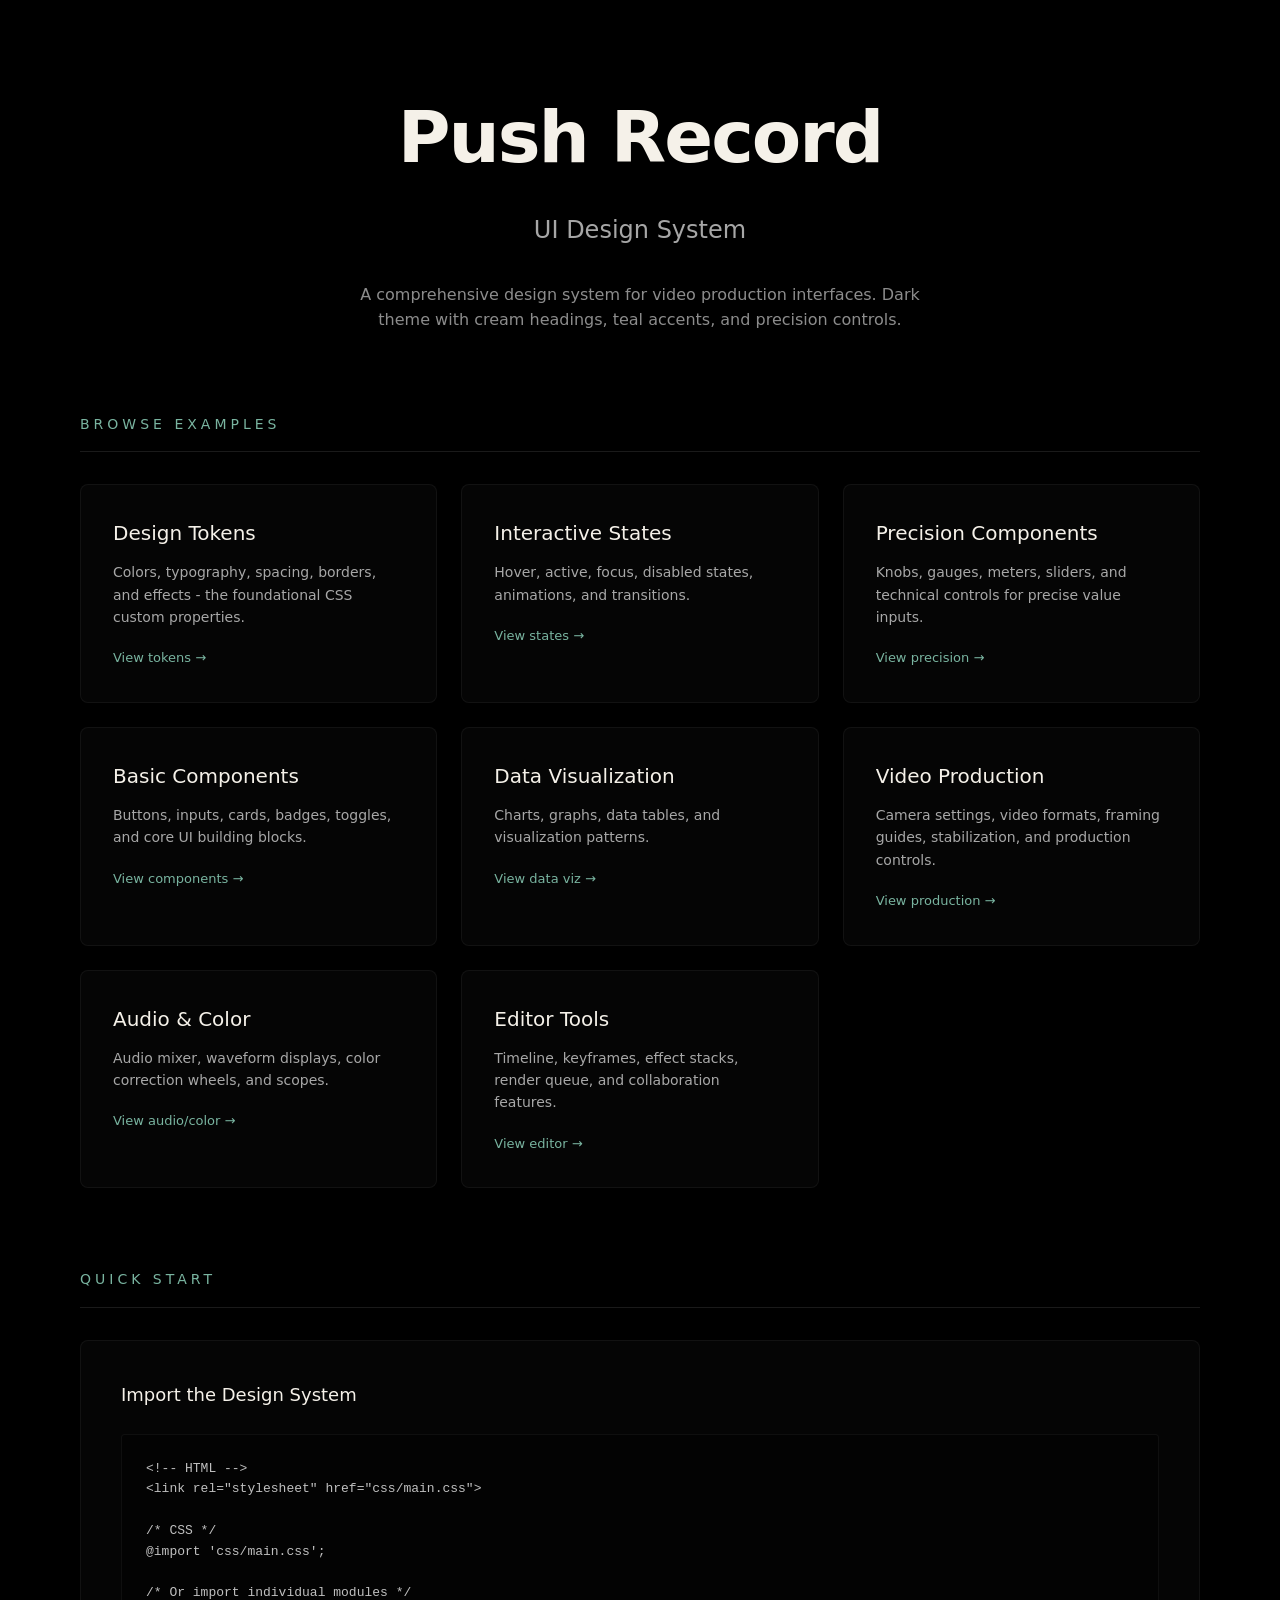
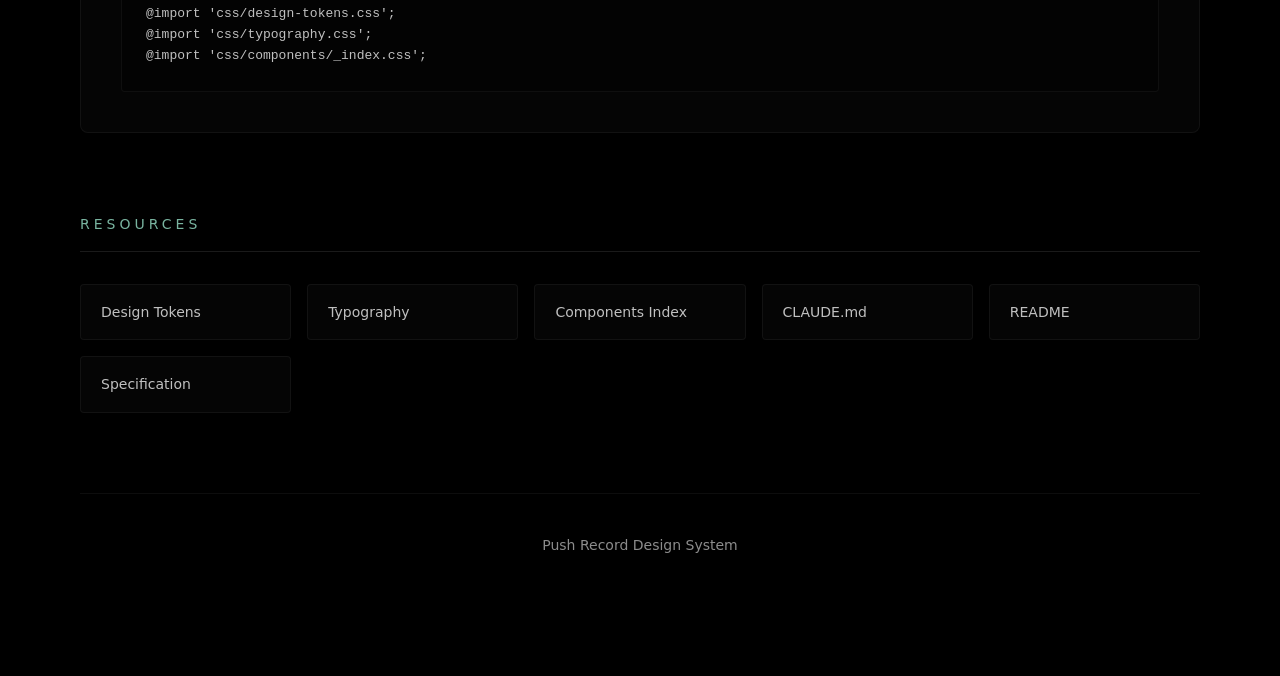
==== commit 73417191: "Rename to Push Record Design System Remove all references to "Interact AI" - this is the Push Record" ====
--- a/design-system.html
+++ b/design-system.html
@@ -263,7 +263,7 @@
     </div>
 
     <footer class="ds-footer">
-      <p>Push Record Design System - Interact AI</p>
+      <p>Push Record Design System</p>
     </footer>
   </div>
 </body>
